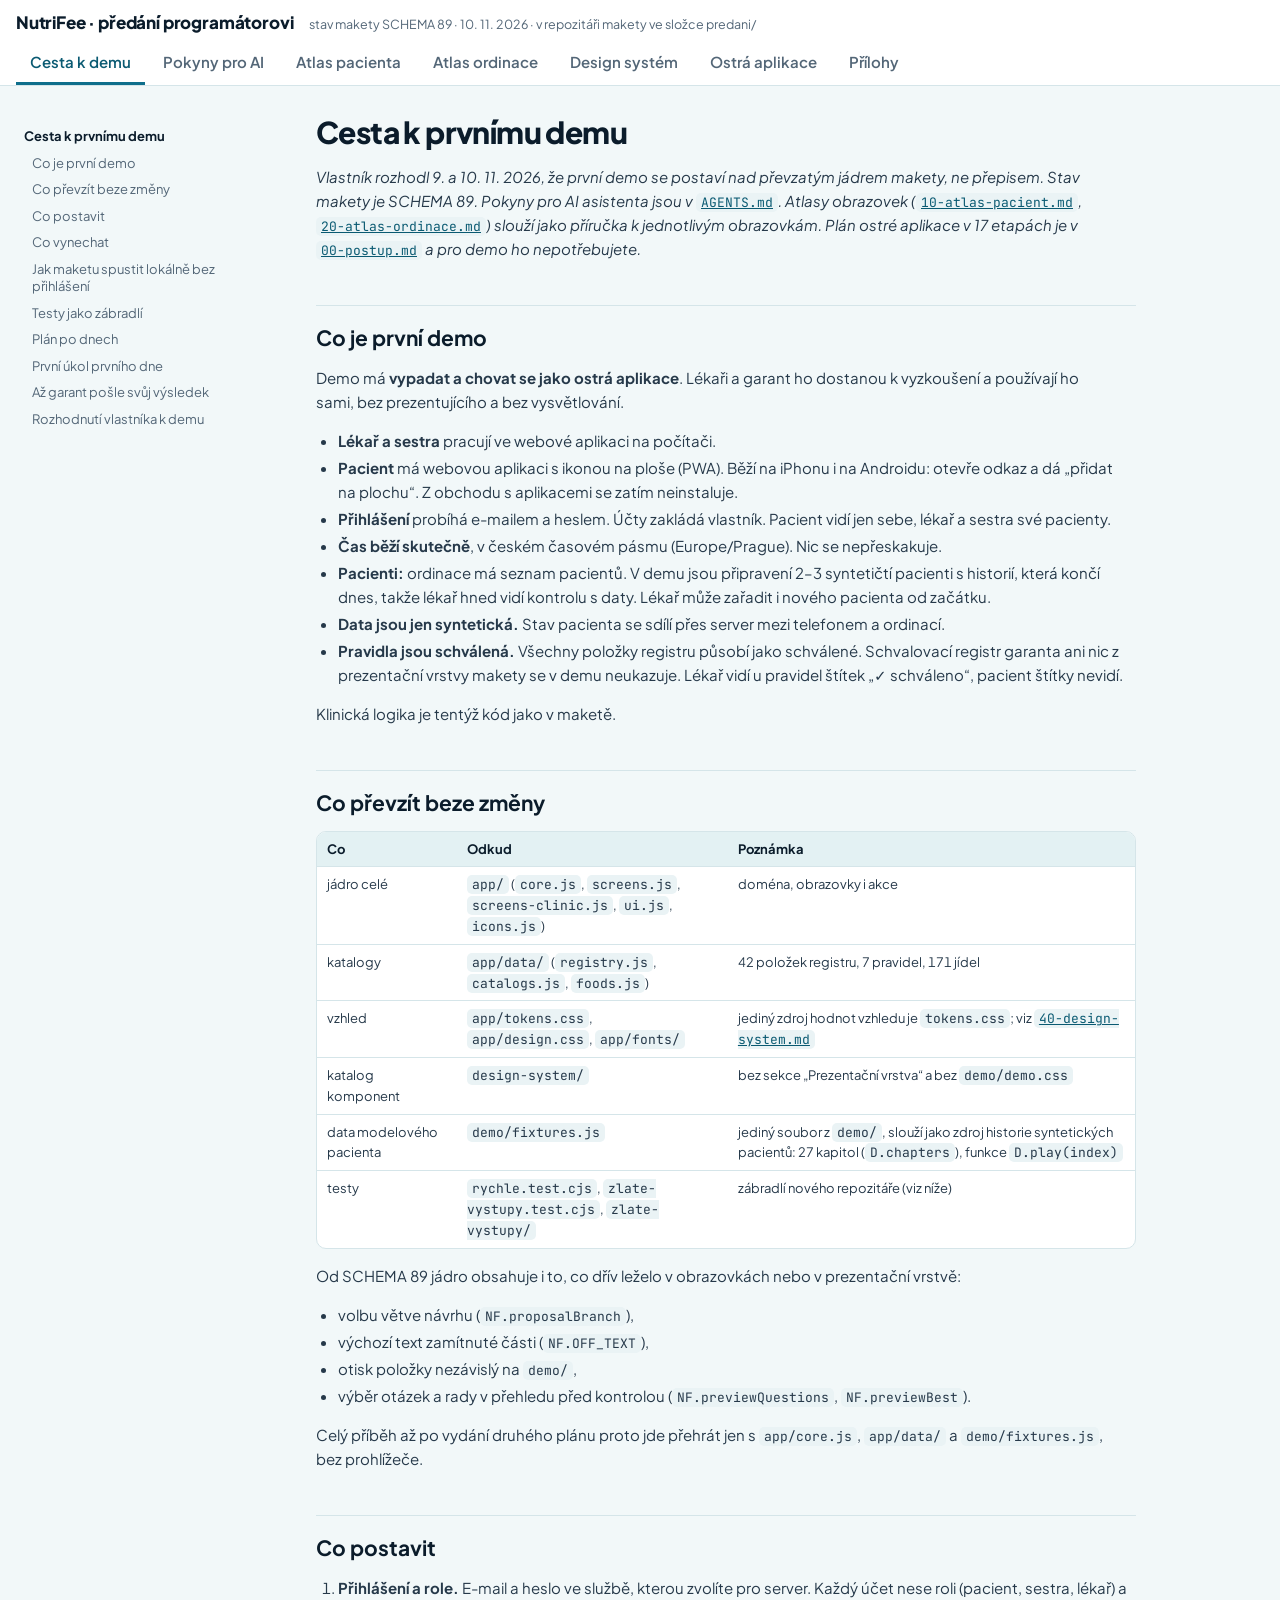
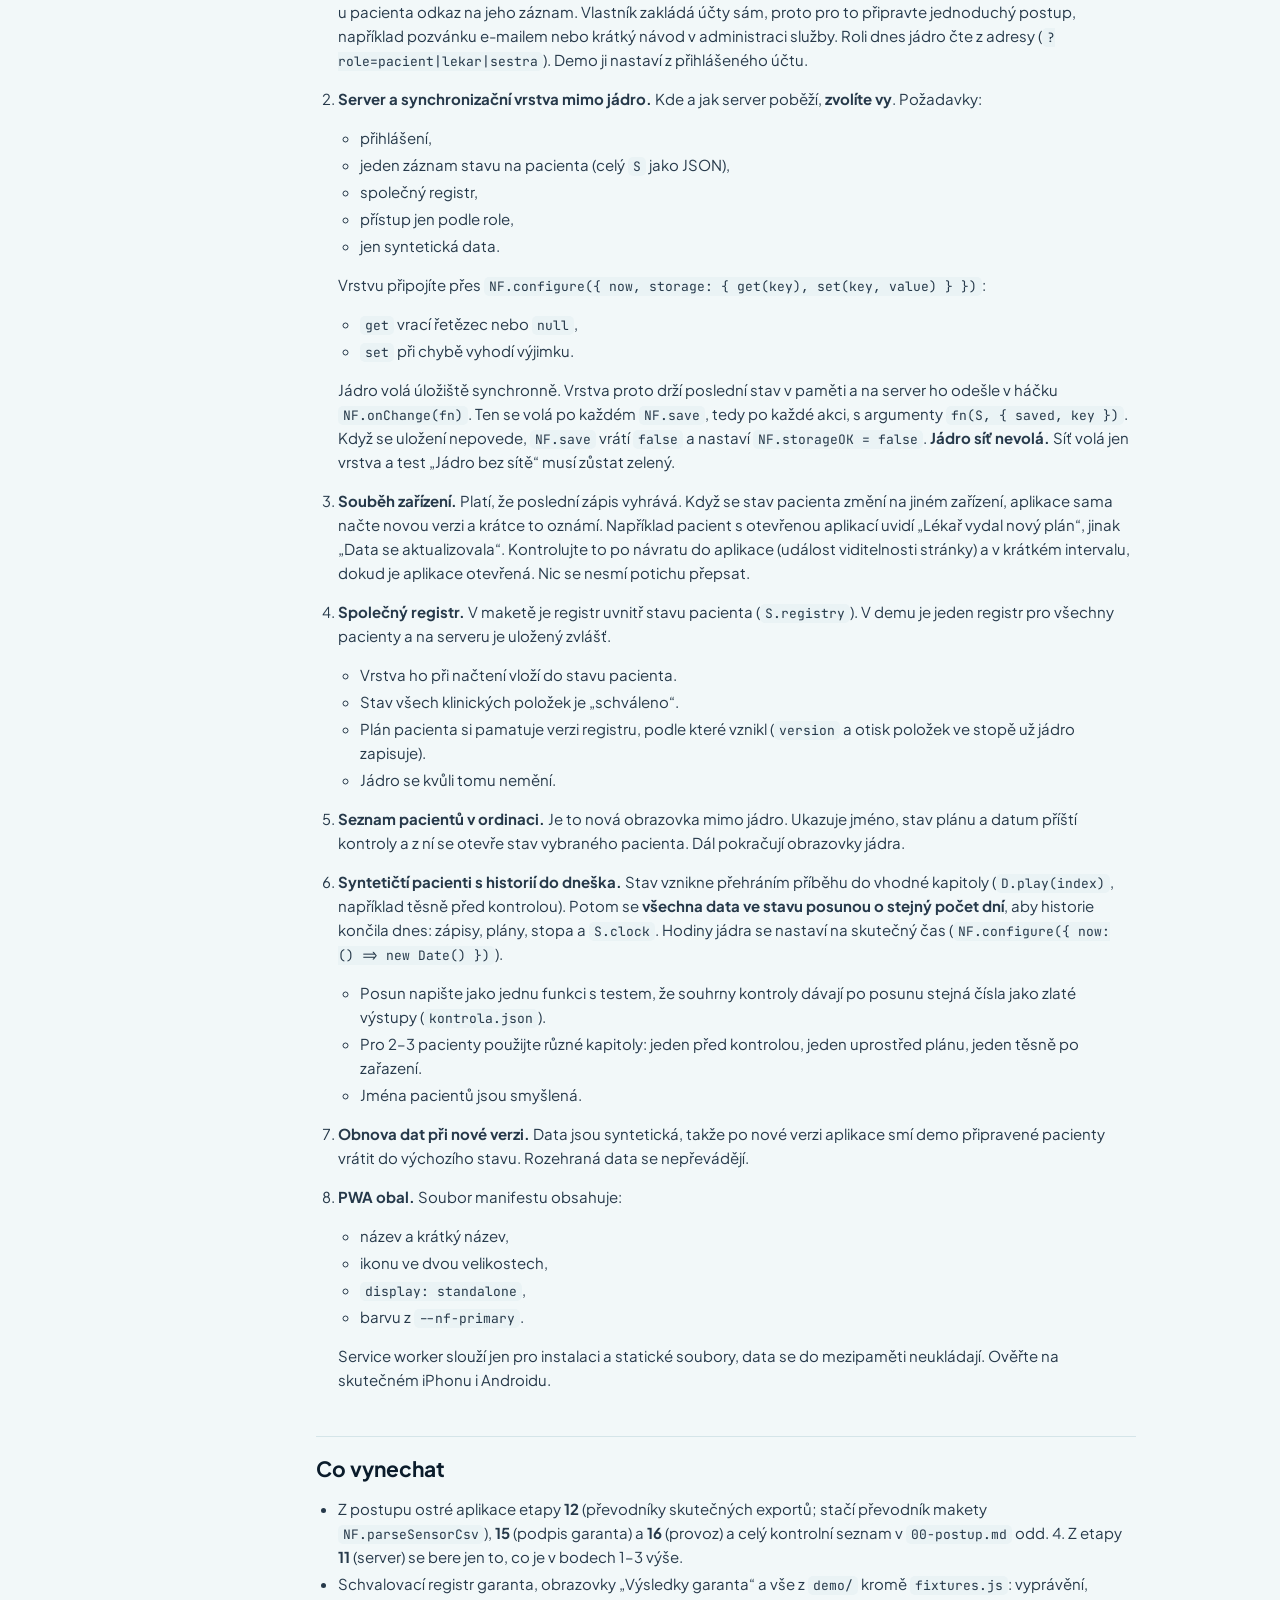
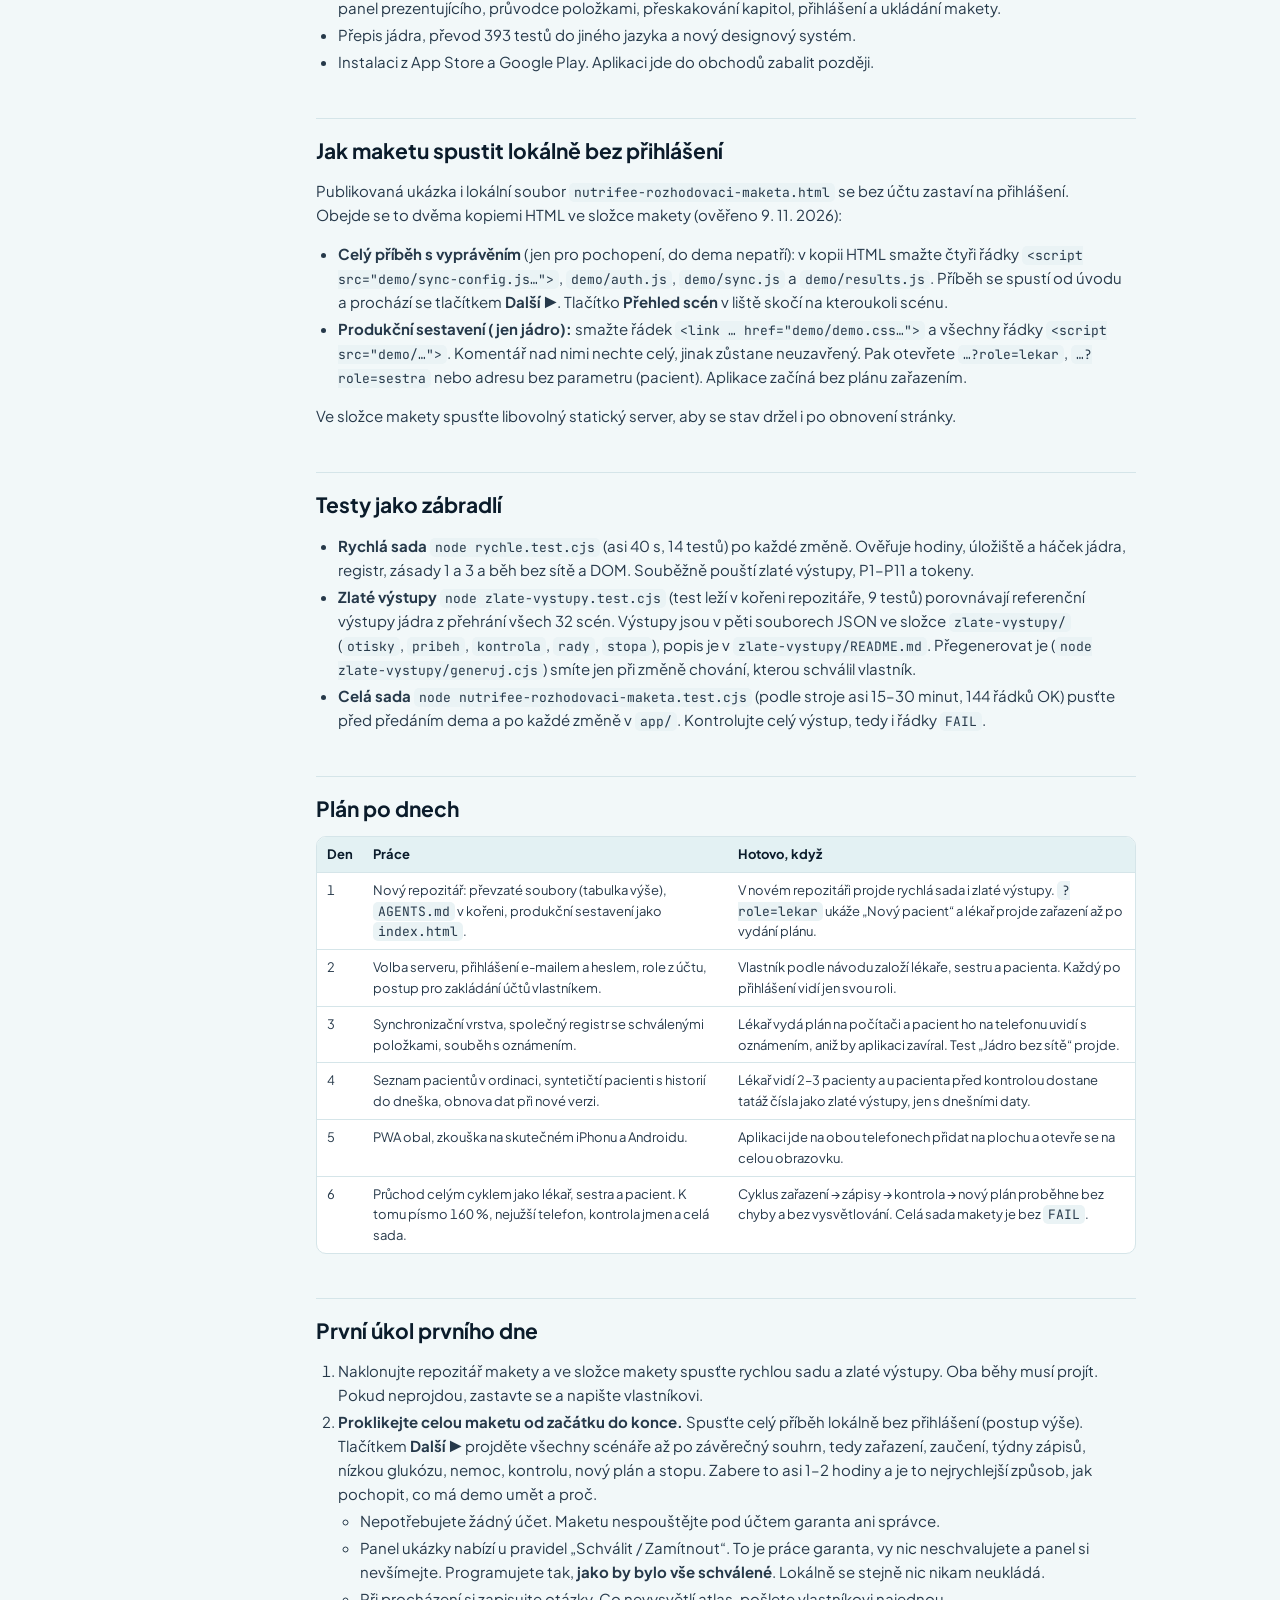
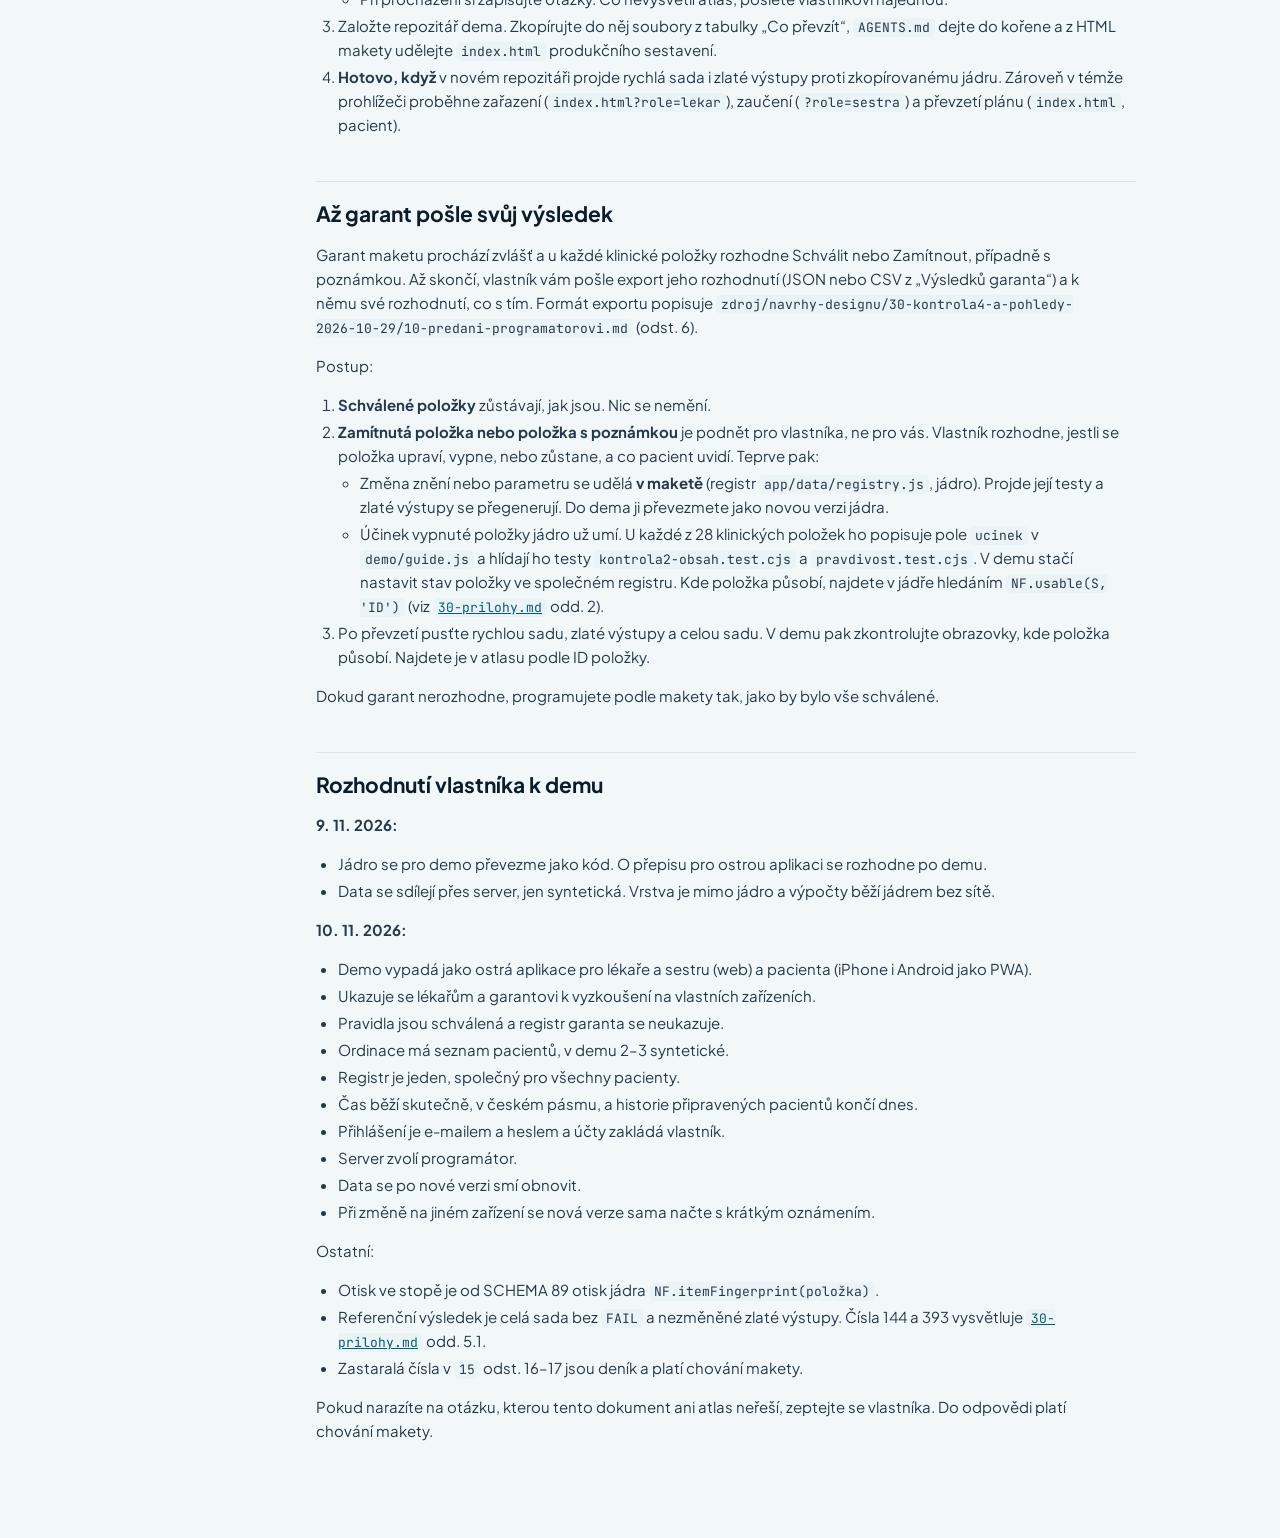
==== predani/index.html @ 14d4e193 "Předání jako webová stránka na GitHub Pages (predani/index.html) Co-Authored-By: Claude Opus 5.5 <no" ====
<!doctype html>
<html lang="cs">
<head>
<meta charset="utf-8">
<meta name="viewport" content="width=device-width, initial-scale=1, viewport-fit=cover">
<style>:root{padding-top:env(safe-area-inset-top,0px);padding-bottom:env(safe-area-inset-bottom,0px)}body{margin:0}img{max-width:100%}</style>
<title>NutriFee předání programátorovi</title>
<meta name="claude:viewport-fit-sides" content="cover">
<link rel="preconnect" href="https://fonts.googleapis.com"><link rel="preconnect" href="https://fonts.gstatic.com" crossorigin>
<link rel="stylesheet" href="https://fonts.googleapis.com/css2?family=Plus+Jakarta+Sans:wght@400;600;700;800&family=JetBrains+Mono:wght@400;600&display=swap">
<style>
/* rozvržení: horní lišta se čtyřmi částmi, vlevo obsah části, vpravo čtený text; barvy z tokenů makety */
:root{
  --bg:#F2F8F9; --surface:#FFFFFF; --surface2:#E3F1F3; --line:#D5E5E9;
  --ink:#0B1C2B; --text:#26394A; --muted:#536677;
  --accent:#0F6F8C; --accent-strong:#0A5A72; --accent-soft:#DCF1F4;
  --code-bg:#EAF3F5;
  --f-display:"Plus Jakarta Sans",ui-sans-serif,system-ui,sans-serif;
  --f-body:"Plus Jakarta Sans",ui-sans-serif,system-ui,sans-serif;
  --f-mono:"JetBrains Mono",ui-monospace,SFMono-Regular,Menlo,monospace;
}
@media (prefers-color-scheme: dark){:root:not([data-theme="light"]){
  --bg:#0C171E; --surface:#122129; --surface2:#17303A; --line:#24414C;
  --ink:#EAF4F6; --text:#C9DBE0; --muted:#8FA8B1;
  --accent:#5CC2DB; --accent-strong:#8AD6E8; --accent-soft:#163C48; --code-bg:#17303A; color-scheme:dark}}
:root[data-theme="dark"]{
  --bg:#0C171E; --surface:#122129; --surface2:#17303A; --line:#24414C;
  --ink:#EAF4F6; --text:#C9DBE0; --muted:#8FA8B1;
  --accent:#5CC2DB; --accent-strong:#8AD6E8; --accent-soft:#163C48; --code-bg:#17303A; color-scheme:dark}
[hidden]{display:none!important}
html{scroll-padding-top:120px}
body{background:var(--bg);color:var(--text);font:15px/1.6 var(--f-body)}
body::before{content:"";position:fixed;inset:0 0 auto;height:env(safe-area-inset-top,0px);z-index:10;background:var(--surface)}
header{position:sticky;top:env(safe-area-inset-top,0px);z-index:5;background:var(--surface);border-bottom:1px solid var(--line);
  padding-left:max(16px,env(safe-area-inset-left,0px));padding-right:max(16px,env(safe-area-inset-right,0px));padding-block:12px 0}
.hrow{max-width:1280px;margin:0 auto;display:flex;flex-wrap:wrap;align-items:baseline;gap:4px 16px}
.brand{font:800 17px/1.2 var(--f-display);color:var(--ink);letter-spacing:-.01em}
.meta{font-size:12.5px;color:var(--muted)}
.tabs{max-width:1280px;margin:8px auto 0;display:flex;gap:4px;overflow-x:auto;scrollbar-width:none}
.tab{padding:8px 14px;border-radius:10px 10px 0 0;color:var(--muted);text-decoration:none;font-weight:600;white-space:nowrap;border-bottom:3px solid transparent}
.tab:hover{color:var(--ink)}
.tab[aria-current="true"]{color:var(--accent-strong);border-bottom-color:var(--accent)}
.tab:focus-visible,.toc a:focus-visible,a:focus-visible{outline:2px solid var(--accent);outline-offset:2px}
.wrap{max-width:1280px;margin:0 auto;display:grid;grid-template-columns:260px minmax(0,1fr);gap:40px;
  padding-left:max(16px,env(safe-area-inset-left,0px));padding-right:max(16px,env(safe-area-inset-right,0px));padding-block:28px 80px}
.side{position:sticky;top:calc(env(safe-area-inset-top,0px) + 104px);align-self:start;max-height:calc(100vh - 124px);overflow:auto}
.toc{display:flex;flex-direction:column;gap:1px;font-size:13px}
.toc a{color:var(--text);text-decoration:none;padding:4px 8px;border-radius:6px;line-height:1.35}
.toc a:hover{background:var(--accent-soft)}
.toc a.l1{font-weight:700;color:var(--ink);margin-top:10px}
.toc a.l2{padding-left:16px;color:var(--muted)}
.doc{min-width:0;max-width:820px}
.doc h1{font:800 30px/1.2 var(--f-display);color:var(--ink);letter-spacing:-.02em;text-wrap:balance;margin:40px 0 12px}
.doc h1:first-child{margin-top:0}
.doc h2{font:700 21px/1.3 var(--f-display);color:var(--ink);text-wrap:balance;margin:44px 0 10px;padding-top:18px;border-top:1px solid var(--line)}
.doc h3{font:700 16px/1.4 var(--f-display);color:var(--ink);margin:26px 0 6px}
.doc h4{font:700 14px/1.4 var(--f-display);color:var(--muted);text-transform:uppercase;letter-spacing:.04em;margin:20px 0 4px}
.doc p,.doc li{max-width:72ch}
.doc ul,.doc ol{padding-left:22px}
.doc li{margin:3px 0}
.doc a{color:var(--accent-strong)}
.doc code{font:13px/1.4 var(--f-mono);background:var(--code-bg);padding:1px 5px;border-radius:5px;overflow-wrap:anywhere}
.doc pre{background:var(--code-bg);padding:14px 16px;border-radius:10px;overflow-x:auto}
.doc pre code{background:none;padding:0;overflow-wrap:normal}
.doc blockquote{margin:14px 0;padding:8px 16px;border-left:3px solid var(--accent);background:var(--surface);border-radius:0 8px 8px 0;color:var(--text)}
.tw{overflow-x:auto;margin:14px 0;border:1px solid var(--line);border-radius:10px;background:var(--surface)}
table{border-collapse:collapse;font-size:13px;min-width:100%}
th,td{text-align:left;vertical-align:top;padding:7px 10px;border-bottom:1px solid var(--line)}
th{background:var(--surface2);color:var(--ink);font-weight:700;position:sticky;top:0}
tr:last-child td{border-bottom:0}
td{font-variant-numeric:tabular-nums}
.shot{margin:14px 0 18px}
.shot img{display:block;border-radius:14px;border:1px solid var(--line);background:var(--surface);box-shadow:0 2px 10px rgba(11,28,43,.06)}
.shot.phone img{width:min(320px,100%);max-height:900px;object-fit:cover;object-position:top}
.shot.desk img{width:100%;max-height:760px;object-fit:cover;object-position:top}
.shot a{display:inline-block;max-width:100%}
.shot::after{content:"Klepněte pro celý snímek";display:block;font-size:12px;color:var(--muted);margin-top:4px}
.doc input[type=checkbox]{margin-right:6px}
@media (max-width:900px){.wrap{grid-template-columns:minmax(0,1fr)}.side{position:static;max-height:none}.toc{max-height:260px;overflow:auto;border:1px solid var(--line);border-radius:10px;padding:6px;background:var(--surface)}}
@media (prefers-reduced-motion:no-preference){html{scroll-behavior:smooth}}
</style>
</head>
<body>
<header>
  <div class="hrow"><span class="brand">NutriFee · předání programátorovi</span><span class="meta">stav makety SCHEMA 89 · 10. 11. 2026 · v repozitáři makety ve složce predani/</span></div>
  <nav class="tabs" aria-label="Části předání"><a class="tab" href="#demo" data-tab="demo">Cesta k demu</a><a class="tab" href="#agents" data-tab="agents">Pokyny pro AI</a><a class="tab" href="#pacient" data-tab="pacient">Atlas pacienta</a><a class="tab" href="#ordinace" data-tab="ordinace">Atlas ordinace</a><a class="tab" href="#design" data-tab="design">Design systém</a><a class="tab" href="#postup" data-tab="postup">Ostrá aplikace</a><a class="tab" href="#prilohy" data-tab="prilohy">Přílohy</a></nav>
</header>
<div class="wrap">
  <aside class="side"><nav class="toc" data-for="demo" hidden><a class="l1" href="#demo-cesta-k-prvnimu-demu">Cesta k prvnímu demu</a><a class="l2" href="#demo-co-je-prvni-demo">Co je první demo</a><a class="l2" href="#demo-co-prevzit-beze-zmeny">Co převzít beze změny</a><a class="l2" href="#demo-co-postavit">Co postavit</a><a class="l2" href="#demo-co-vynechat">Co vynechat</a><a class="l2" href="#demo-jak-maketu-spustit-lokalne-bez-prihlaseni">Jak maketu spustit lokálně bez přihlášení</a><a class="l2" href="#demo-testy-jako-zabradli">Testy jako zábradlí</a><a class="l2" href="#demo-plan-po-dnech">Plán po dnech</a><a class="l2" href="#demo-prvni-ukol-prvniho-dne">První úkol prvního dne</a><a class="l2" href="#demo-az-garant-posle-svuj-vysledek">Až garant pošle svůj výsledek</a><a class="l2" href="#demo-rozhodnuti-vlastnika-k-demu">Rozhodnutí vlastníka k demu</a></nav><nav class="toc" data-for="agents" hidden><a class="l1" href="#agents-nutrifee-demo-pokyny-pro-ai-asistenta">NutriFee demo – pokyny pro AI asistenta</a><a class="l2" href="#agents-co-je-tento-repozitar">Co je tento repozitář</a><a class="l2" href="#agents-neporusitelne-zasady-plne-zneni-v-15-odst-2">Neporušitelné zásady (plné znění v 15 odst. 2)</a><a class="l2" href="#agents-jadro-app-nemen-stav-nad-nim">Jádro app/ neměň, stav nad ním</a><a class="l2" href="#agents-prikazy">Příkazy</a><a class="l2" href="#agents-obrazovky-pacienta-pravidla-p1-p11-15-odst-15b">Obrazovky pacienta: pravidla P1–P11 (15 odst. 15b)</a><a class="l2" href="#agents-co-se-nesmi-vracet-vytah-z-predani-30-prilohy-md-odd-4">Co se nesmí vracet (výtah z predani/30-prilohy.md odd. 4)</a><a class="l2" href="#agents-data-a-bezpecnost">Data a bezpečnost</a><a class="l2" href="#agents-jak-pracovat-male-ukoly-po-obrazovkach">Jak pracovat: malé úkoly po obrazovkách</a></nav><nav class="toc" data-for="pacient" hidden><a class="l1" href="#pacient-atlas-obrazovek-aplikace-pacienta-schema-89">Atlas obrazovek aplikace pacienta (SCHEMA 89)</a><a class="l2" href="#pacient-jak-cist-tento-atlas">Jak číst tento atlas</a><a class="l2" href="#pacient-jak-je-aplikace-pacienta-postavena">Jak je aplikace pacienta postavená</a><a class="l1" href="#pacient-a-prevzeti-planu-prvni-spusteni">A. Převzetí plánu (první spuštění)</a><a class="l2" href="#pacient-p01-prevzeti-1-6-co-chceme-do-kontroly">P01 · Převzetí 1/6 – Co chceme do kontroly</a><a class="l2" href="#pacient-p02-prevzeti-2-6-vase-davky-inzulinu">P02 · Převzetí 2/6 – Vaše dávky inzulinu</a><a class="l2" href="#pacient-p03-prevzeti-3-6-vase-navyky">P03 · Převzetí 3/6 – Vaše návyky</a><a class="l2" href="#pacient-p04-prevzeti-4-6-jak-to-funguje">P04 · Převzetí 4/6 – Jak to funguje</a><a class="l2" href="#pacient-p05-prevzeti-5-6-co-nedelame">P05 · Převzetí 5/6 – Co neděláme</a><a class="l2" href="#pacient-p06-prevzeti-6-6-kontrolni-otazka">P06 · Převzetí 6/6 – Kontrolní otázka</a><a class="l2" href="#pacient-p07-prevzeti-bez-dokonceneho-zauceni">P07 · Převzetí bez dokončeného zaučení</a><a class="l1" href="#pacient-b-dnes">B. Dnes</a><a class="l2" href="#pacient-p08-dnes-prvni-den-po-prevzeti">P08 · Dnes – první den po převzetí</a><a class="l2" href="#pacient-p09-dnes-dalsi-jidlo-po-snidani">P09 · Dnes – další jídlo po snídani</a><a class="l2" href="#pacient-p10-dnes-opravit-inzulin">P10 · Dnes – Opravit inzulin</a><a class="l2" href="#pacient-p11-dnes-zmeskane-jidlo-novinka-a-vcera-chybi">P11 · Dnes – zmeškané jídlo, novinka a „Včera chybí“</a><a class="l2" href="#pacient-p12-dnes-vynechane-jidlo-otazka-na-inzulin">P12 · Dnes – vynechané jídlo: otázka na inzulin</a><a class="l2" href="#pacient-p13-dnes-tydenni-shrnuti-vas-tyden">P13 · Dnes – týdenní shrnutí „Váš týden“</a><a class="l2" href="#pacient-p14-dnes-jak-to-dopadlo-s-otazkou-pri-rozchodu">P14 · Dnes – Jak to dopadlo (s otázkou při rozchodu)</a><a class="l2" href="#pacient-p15-dnes-mene-jidla-nez-obvykle">P15 · Dnes – Méně jídla než obvykle</a><a class="l2" href="#pacient-p16-dnes-otazka-klesla-glukoza-pod-4">P16 · Dnes – otázka „Klesla glukóza pod 4?“</a><a class="l2" href="#pacient-p17-dnes-pokles-pod-4-je-zapsany">P17 · Dnes – Pokles pod 4 je zapsaný</a><a class="l2" href="#pacient-p18-dnes-opakovane-poklesy">P18 · Dnes – opakované poklesy</a><a class="l2" href="#pacient-p19-dnes-rezim-nemoci">P19 · Dnes – režim nemoci</a><a class="l2" href="#pacient-p20-dnes-nemoc-uz-je-vam-lepe">P20 · Dnes – nemoc, „Už je vám lépe?“</a><a class="l2" href="#pacient-p21-dnes-pred-kontrolou-pripominka-exportu-a-jak-na-to">P21 · Dnes – před kontrolou, připomínka exportu a „Jak na to“</a><a class="l2" href="#pacient-p22-dnes-cas-na-bazal">P22 · Dnes – Čas na bazál</a><a class="l2" href="#pacient-p23-dnes-dnesni-jidla-jsou-zapsana">P23 · Dnes – dnešní jídla jsou zapsaná</a><a class="l2" href="#pacient-p24-dnes-inzulin-ceka-na-potvrzeni">P24 · Dnes – inzulin čeká na potvrzení</a><a class="l2" href="#pacient-p25-dnes-jina-davka-nez-v-planu">P25 · Dnes – Jiná dávka než v plánu</a><a class="l1" href="#pacient-c-zapis-jidla-krok-1">C. Zápis jídla – krok 1</a><a class="l2" href="#pacient-p26-krok-1-je-inzulin-uz-pichnuty">P26 · Krok 1 – Je inzulin už píchnutý?</a><a class="l2" href="#pacient-p27-krok-1-ano-jinak">P27 · Krok 1 – Ano, jinak</a><a class="l2" href="#pacient-p28-krok-1-nevim">P28 · Krok 1 – Nevím</a><a class="l2" href="#pacient-p29-krok-1-kolik-ukazuje-senzor-ted">P29 · Krok 1 – Kolik ukazuje senzor teď?</a><a class="l2" href="#pacient-p30-krok-1-glukoza-pod-4">P30 · Krok 1 – glukóza pod 4</a><a class="l2" href="#pacient-p31-krok-1-glukoza-nad-15">P31 · Krok 1 – glukóza nad 15</a><a class="l2" href="#pacient-p32-krok-1-nejvyssi-hodnota-po-minulem-jidle">P32 · Krok 1 – nejvyšší hodnota po minulém jídle</a><a class="l2" href="#pacient-p33-krok-1-pokles-po-minulem-jidle">P33 · Krok 1 – pokles po minulém jídle</a><a class="l2" href="#pacient-p34-krok-1-nocni-pokles-u-snidane">P34 · Krok 1 – noční pokles u snídaně</a><a class="l1" href="#pacient-d-zpetny-zapis-krok-1">D. Zpětný zápis – krok 1</a><a class="l2" href="#pacient-p35-zpetne-byl-inzulin">P35 · Zpětně – Byl inzulin?</a><a class="l2" href="#pacient-p36-zpetne-v-kolik-bylo-jidlo">P36 · Zpětně – V kolik bylo jídlo?</a><a class="l2" href="#pacient-p37-zpetne-glukoza-pri-jidle">P37 · Zpětně – glukóza při jídle</a><a class="l2" href="#pacient-p38-zpetne-nejvyssi-po-jidle-nad-15">P38 · Zpětně – nejvyšší po jídle nad 15</a><a class="l1" href="#pacient-e-zapis-jidla-krok-2">E. Zápis jídla – krok 2</a><a class="l2" href="#pacient-p39-krok-2-co-budete-jist-a-porce">P39 · Krok 2 – co budete jíst a porce</a><a class="l2" href="#pacient-p40-krok-2-nove-jidlo-jen-nazvem">P40 · Krok 2 – nové jídlo jen názvem</a><a class="l2" href="#pacient-p41-krok-2-svacina">P41 · Krok 2 – svačina</a><a class="l1" href="#pacient-f-zapis-jidla-krok-3">F. Zápis jídla – krok 3</a><a class="l2" href="#pacient-p42-krok-3-nezname-jidlo-prvni-zapis">P42 · Krok 3 – neznámé jídlo (první zápis)</a><a class="l2" href="#pacient-p43-krok-3-pred-pichnutim-porce-zpet-k-obvykle-doplnek-a-pro">P43 · Krok 3 – před píchnutím: porce zpět k obvyklé, doplněk a procházka</a><a class="l2" href="#pacient-p44-krok-3-po-pichnuti">P44 · Krok 3 – po píchnutí</a><a class="l2" href="#pacient-p45-krok-3-mensi-porce-po-pichnuti">P45 · Krok 3 – menší porce po píchnutí</a><a class="l2" href="#pacient-p46-krok-3-glukoza-pod-4-pred-jidlem">P46 · Krok 3 – glukóza pod 4 před jídlem</a><a class="l2" href="#pacient-p47-krok-3-zpetny-zapis">P47 · Krok 3 – zpětný zápis</a><a class="l2" href="#pacient-p48-krok-3-pri-nemoci">P48 · Krok 3 – při nemoci</a><a class="l1" href="#pacient-g-jidla">G. Jídla</a><a class="l2" href="#pacient-p49-vase-jidla">P49 · Vaše jídla</a><a class="l2" href="#pacient-p50-detail-jidla">P50 · Detail jídla</a><a class="l1" href="#pacient-h-muj-plan-co-uvidi-lekar-novy-plan">H. Můj plán, Co uvidí lékař, nový plán</a><a class="l2" href="#pacient-p51-muj-plan">P51 · Můj plán</a><a class="l2" href="#pacient-p52-co-uvidi-lekar-prehled-pred-kontrolou">P52 · Co uvidí lékař (přehled před kontrolou)</a><a class="l2" href="#pacient-p53-novy-plan-co-se-zmenilo">P53 · Nový plán: co se změnilo</a><a class="l1" href="#pacient-i-bezpeci">I. Bezpečí</a><a class="l2" href="#pacient-p54-bezpeci">P54 · Bezpečí</a><a class="l2" href="#pacient-p55-bezpeci-cele-pravidlo">P55 · Bezpečí – celé pravidlo</a><a class="l2" href="#pacient-p56-bezpeci-z-kroku-jidla">P56 · Bezpečí z kroku jídla</a><a class="l2" href="#pacient-p57-napsat-podpore">P57 · Napsat podpoře</a><a class="l1" href="#pacient-stavy-ktere-atlas-neukazuje-snimkem">Stavy, které atlas neukazuje snímkem</a><a class="l1" href="#pacient-rozpory-k-rozhodnuti">Rozpory k rozhodnutí</a><a class="l1" href="#pacient-vyreseno-v-schema-87-a-88">Vyřešeno v SCHEMA 87 a 88</a></nav><nav class="toc" data-for="ordinace" hidden><a class="l1" href="#ordinace-nutrifee-atlas-obrazovek-ordinace-o01-o30">NutriFee – atlas obrazovek ordinace (O01–O30)</a><a class="l2" href="#ordinace-jak-cist-snimky">Jak číst snímky</a><a class="l2" href="#ordinace-1-role-v-ordinaci">1. Role v ordinaci</a><a class="l2" href="#ordinace-2-prubeh-v-ordinaci-krok-za-krokem">2. Průběh v ordinaci krok za krokem</a><a class="l2" href="#ordinace-3-mapa-prechodu">3. Mapa přechodů</a><a class="l2" href="#ordinace-4-registr-polozek-schvalovani-a-stopa">4. Registr položek, schvalování a stopa</a><a class="l2" href="#ordinace-5-spolecne-prvky-ordinace">5. Společné prvky ordinace</a><a class="l2" href="#ordinace-6-obrazovky">6. Obrazovky</a><a class="l2" href="#ordinace-7-rozpory-k-rozhodnuti">7. Rozpory k rozhodnutí</a><a class="l2" href="#ordinace-8-vyreseno-v-schema-87">8. Vyřešeno v SCHEMA 87</a></nav><nav class="toc" data-for="design" hidden><a class="l1" href="#design-priloha-designovy-system">Příloha: designový systém</a><a class="l2" href="#design-1-co-se-prenasi-a-jak">1. Co se přenáší a jak</a><a class="l2" href="#design-2-kategorie-tokenu">2. Kategorie tokenů</a><a class="l2" href="#design-3-typograficka-stupnice">3. Typografická stupnice</a><a class="l2" href="#design-4-odstupy-zaobleni-a-cile-dotyku">4. Odstupy, zaoblení a cíle dotyku</a><a class="l2" href="#design-5-barevne-role-a-kontrasty">5. Barevné role a kontrasty</a><a class="l2" href="#design-6-komponenty-v-katalogu">6. Komponenty v katalogu</a><a class="l2" href="#design-7-jak-otevrit-katalog-a-inspektor">7. Jak otevřít katalog a inspektor</a><a class="l2" href="#design-8-co-z-katalogu-neprenaset">8. Co z katalogu nepřenášet</a></nav><nav class="toc" data-for="postup" hidden><a class="l1" href="#postup-nutrifee-predani-programatorovi-jak-postupovat">NutriFee – předání programátorovi: jak postupovat</a><a class="l2" href="#postup-1-uvod">1. Úvod</a><a class="l2" href="#postup-2-architektura-ciloveho-stavu">2. Architektura cílového stavu</a><a class="l2" href="#postup-3-posloupnost-etap">3. Posloupnost etap</a><a class="l2" href="#postup-4-kontrolni-seznam-pred-ostrym-provozem">4. Kontrolní seznam před ostrým provozem</a><a class="l2" href="#postup-5-rozpory-k-rozhodnuti">5. Rozpory k rozhodnutí</a><a class="l2" href="#postup-6-vyreseno-v-schema-87-a-88">6. Vyřešeno v SCHEMA 87 a 88</a></nav><nav class="toc" data-for="prilohy" hidden><a class="l1" href="#prilohy-nutrifee-predani-programatorovi-prilohy">NutriFee – předání programátorovi: přílohy</a><a class="l2" href="#prilohy-1-slovnik-pojmu">1. Slovník pojmů</a><a class="l2" href="#prilohy-2-registr-polozek">2. Registr položek</a><a class="l2" href="#prilohy-3-katalogy">3. Katalogy</a><a class="l2" href="#prilohy-4-co-se-nesmi-vracet">4. Co se nesmí vracet</a><a class="l2" href="#prilohy-5-testy-jako-specifikace">5. Testy jako specifikace</a></nav></aside>
  <main><article class="doc" id="demo" data-tab="demo" hidden><h1 id="demo-cesta-k-prvnimu-demu">Cesta k prvnímu demu</h1><p><em>Vlastník rozhodl 9. a 10. 11. 2026, že první demo se postaví nad převzatým jádrem makety, ne přepisem. Stav makety je SCHEMA 89. Pokyny pro AI asistenta jsou v <a href="#agents"><code>AGENTS.md</code></a>. Atlasy obrazovek (<a href="#pacient"><code>10-atlas-pacient.md</code></a>, <a href="#ordinace"><code>20-atlas-ordinace.md</code></a>) slouží jako příručka k jednotlivým obrazovkám. Plán ostré aplikace v 17 etapách je v <a href="#postup"><code>00-postup.md</code></a> a pro demo ho nepotřebujete.</em></p>
<h2 id="demo-co-je-prvni-demo">Co je první demo</h2><p>Demo má <strong>vypadat a chovat se jako ostrá aplikace</strong>. Lékaři a garant ho dostanou k vyzkoušení a používají ho sami, bez prezentujícího a bez vysvětlování.</p>
<ul>
<li><strong>Lékař a sestra</strong> pracují ve webové aplikaci na počítači.</li>
<li><strong>Pacient</strong> má webovou aplikaci s ikonou na ploše (PWA). Běží na iPhonu i na Androidu: otevře odkaz a dá „přidat na plochu“. Z obchodu s aplikacemi se zatím neinstaluje.</li>
<li><strong>Přihlášení</strong> probíhá e-mailem a heslem. Účty zakládá vlastník. Pacient vidí jen sebe, lékař a sestra své pacienty.</li>
<li><strong>Čas běží skutečně</strong>, v českém časovém pásmu (Europe/Prague). Nic se nepřeskakuje.</li>
<li><strong>Pacienti:</strong> ordinace má seznam pacientů. V demu jsou připravení 2–3 syntetičtí pacienti s historií, která končí dnes, takže lékař hned vidí kontrolu s daty. Lékař může zařadit i nového pacienta od začátku.</li>
<li><strong>Data jsou jen syntetická.</strong> Stav pacienta se sdílí přes server mezi telefonem a ordinací.</li>
<li><strong>Pravidla jsou schválená.</strong> Všechny položky registru působí jako schválené. Schvalovací registr garanta ani nic z prezentační vrstvy makety se v demu neukazuje. Lékař vidí u pravidel štítek „✓ schváleno“, pacient štítky nevidí.</li>
</ul>
<p>Klinická logika je tentýž kód jako v maketě.</p>
<h2 id="demo-co-prevzit-beze-zmeny">Co převzít beze změny</h2><div class="tw"><table><thead><tr>
<th>Co</th>
<th>Odkud</th>
<th>Poznámka</th>
</tr>
</thead><tbody><tr>
<td>jádro celé</td>
<td><code>app/</code> (<code>core.js</code>, <code>screens.js</code>, <code>screens-clinic.js</code>, <code>ui.js</code>, <code>icons.js</code>)</td>
<td>doména, obrazovky i akce</td>
</tr>
<tr>
<td>katalogy</td>
<td><code>app/data/</code> (<code>registry.js</code>, <code>catalogs.js</code>, <code>foods.js</code>)</td>
<td>42 položek registru, 7 pravidel, 171 jídel</td>
</tr>
<tr>
<td>vzhled</td>
<td><code>app/tokens.css</code>, <code>app/design.css</code>, <code>app/fonts/</code></td>
<td>jediný zdroj hodnot vzhledu je <code>tokens.css</code>; viz <a href="#design"><code>40-design-system.md</code></a></td>
</tr>
<tr>
<td>katalog komponent</td>
<td><code>design-system/</code></td>
<td>bez sekce „Prezentační vrstva“ a bez <code>demo/demo.css</code></td>
</tr>
<tr>
<td>data modelového pacienta</td>
<td><code>demo/fixtures.js</code></td>
<td>jediný soubor z <code>demo/</code>, slouží jako zdroj historie syntetických pacientů: 27 kapitol (<code>D.chapters</code>), funkce <code>D.play(index)</code></td>
</tr>
<tr>
<td>testy</td>
<td><code>rychle.test.cjs</code>, <code>zlate-vystupy.test.cjs</code>, <code>zlate-vystupy/</code></td>
<td>zábradlí nového repozitáře (viz níže)</td>
</tr>
</tbody></table></div><p>Od SCHEMA 89 jádro obsahuje i to, co dřív leželo v obrazovkách nebo v prezentační vrstvě:</p>
<ul>
<li>volbu větve návrhu (<code>NF.proposalBranch</code>),</li>
<li>výchozí text zamítnuté části (<code>NF.OFF_TEXT</code>),</li>
<li>otisk položky nezávislý na <code>demo/</code>,</li>
<li>výběr otázek a rady v přehledu před kontrolou (<code>NF.previewQuestions</code>, <code>NF.previewBest</code>).</li>
</ul>
<p>Celý příběh až po vydání druhého plánu proto jde přehrát jen s <code>app/core.js</code>, <code>app/data/</code> a <code>demo/fixtures.js</code>, bez prohlížeče.</p>
<h2 id="demo-co-postavit">Co postavit</h2><ol>
<li><p><strong>Přihlášení a role.</strong> E-mail a heslo ve službě, kterou zvolíte pro server. Každý účet nese roli (pacient, sestra, lékař) a u pacienta odkaz na jeho záznam. Vlastník zakládá účty sám, proto pro to připravte jednoduchý postup, například pozvánku e-mailem nebo krátký návod v administraci služby. Roli dnes jádro čte z adresy (<code>?role=pacient|lekar|sestra</code>). Demo ji nastaví z přihlášeného účtu.</p>
</li>
<li><p><strong>Server a synchronizační vrstva mimo jádro.</strong> Kde a jak server poběží, <strong>zvolíte vy</strong>. Požadavky:</p>
<ul>
<li>přihlášení,</li>
<li>jeden záznam stavu na pacienta (celý <code>S</code> jako JSON),</li>
<li>společný registr,</li>
<li>přístup jen podle role,</li>
<li>jen syntetická data.</li>
</ul>
<p>Vrstvu připojíte přes <code>NF.configure({ now, storage: { get(key), set(key, value) } })</code>:</p>
<ul>
<li><code>get</code> vrací řetězec nebo <code>null</code>,</li>
<li><code>set</code> při chybě vyhodí výjimku.</li>
</ul>
<p>Jádro volá úložiště synchronně. Vrstva proto drží poslední stav v paměti a na server ho odešle v háčku <code>NF.onChange(fn)</code>. Ten se volá po každém <code>NF.save</code>, tedy po každé akci, s argumenty <code>fn(S, { saved, key })</code>. Když se uložení nepovede, <code>NF.save</code> vrátí <code>false</code> a nastaví <code>NF.storageOK = false</code>. <strong>Jádro síť nevolá.</strong> Síť volá jen vrstva a test „Jádro bez sítě“ musí zůstat zelený.</p>
</li>
<li><p><strong>Souběh zařízení.</strong> Platí, že poslední zápis vyhrává. Když se stav pacienta změní na jiném zařízení, aplikace sama načte novou verzi a krátce to oznámí. Například pacient s otevřenou aplikací uvidí „Lékař vydal nový plán“, jinak „Data se aktualizovala“. Kontrolujte to po návratu do aplikace (událost viditelnosti stránky) a v krátkém intervalu, dokud je aplikace otevřená. Nic se nesmí potichu přepsat.</p>
</li>
<li><p><strong>Společný registr.</strong> V maketě je registr uvnitř stavu pacienta (<code>S.registry</code>). V demu je jeden registr pro všechny pacienty a na serveru je uložený zvlášť.</p>
<ul>
<li>Vrstva ho při načtení vloží do stavu pacienta.</li>
<li>Stav všech klinických položek je „schváleno“.</li>
<li>Plán pacienta si pamatuje verzi registru, podle které vznikl (<code>version</code> a otisk položek ve stopě už jádro zapisuje).</li>
<li>Jádro se kvůli tomu nemění.</li>
</ul>
</li>
<li><p><strong>Seznam pacientů v ordinaci.</strong> Je to nová obrazovka mimo jádro. Ukazuje jméno, stav plánu a datum příští kontroly a z ní se otevře stav vybraného pacienta. Dál pokračují obrazovky jádra.</p>
</li>
<li><p><strong>Syntetičtí pacienti s historií do dneška.</strong> Stav vznikne přehráním příběhu do vhodné kapitoly (<code>D.play(index)</code>, například těsně před kontrolou). Potom se <strong>všechna data ve stavu posunou o stejný počet dní</strong>, aby historie končila dnes: zápisy, plány, stopa a <code>S.clock</code>. Hodiny jádra se nastaví na skutečný čas (<code>NF.configure({ now: () =&gt; new Date() })</code>).</p>
<ul>
<li>Posun napište jako jednu funkci s testem, že souhrny kontroly dávají po posunu stejná čísla jako zlaté výstupy (<code>kontrola.json</code>).</li>
<li>Pro 2–3 pacienty použijte různé kapitoly: jeden před kontrolou, jeden uprostřed plánu, jeden těsně po zařazení.</li>
<li>Jména pacientů jsou smyšlená.</li>
</ul>
</li>
<li><p><strong>Obnova dat při nové verzi.</strong> Data jsou syntetická, takže po nové verzi aplikace smí demo připravené pacienty vrátit do výchozího stavu. Rozehraná data se nepřevádějí.</p>
</li>
<li><p><strong>PWA obal.</strong> Soubor manifestu obsahuje:</p>
<ul>
<li>název a krátký název,</li>
<li>ikonu ve dvou velikostech,</li>
<li><code>display: standalone</code>,</li>
<li>barvu z <code>--nf-primary</code>.</li>
</ul>
<p>Service worker slouží jen pro instalaci a statické soubory, data se do mezipaměti neukládají. Ověřte na skutečném iPhonu i Androidu.</p>
</li>
</ol>
<h2 id="demo-co-vynechat">Co vynechat</h2><ul>
<li>Z postupu ostré aplikace etapy <strong>12</strong> (převodníky skutečných exportů; stačí převodník makety <code>NF.parseSensorCsv</code>), <strong>15</strong> (podpis garanta) a <strong>16</strong> (provoz) a celý kontrolní seznam v <code>00-postup.md</code> odd. 4. Z etapy <strong>11</strong> (server) se bere jen to, co je v bodech 1–3 výše.</li>
<li>Schvalovací registr garanta, obrazovky „Výsledky garanta“ a vše z <code>demo/</code> kromě <code>fixtures.js</code>: vyprávění, panel prezentujícího, průvodce položkami, přeskakování kapitol, přihlášení a ukládání makety.</li>
<li>Přepis jádra, převod 393 testů do jiného jazyka a nový designový systém.</li>
<li>Instalaci z App Store a Google Play. Aplikaci jde do obchodů zabalit později.</li>
</ul>
<h2 id="demo-jak-maketu-spustit-lokalne-bez-prihlaseni">Jak maketu spustit lokálně bez přihlášení</h2><p>Publikovaná ukázka i lokální soubor <code>nutrifee-rozhodovaci-maketa.html</code> se bez účtu zastaví na přihlášení. Obejde se to dvěma kopiemi HTML ve složce makety (ověřeno 9. 11. 2026):</p>
<ul>
<li><strong>Celý příběh s vyprávěním</strong> (jen pro pochopení, do dema nepatří): v kopii HTML smažte čtyři řádky <code>&lt;script src=&quot;demo/sync-config.js…&quot;&gt;</code>, <code>demo/auth.js</code>, <code>demo/sync.js</code> a <code>demo/results.js</code>. Příběh se spustí od úvodu a prochází se tlačítkem <strong>Další ▶</strong>. Tlačítko <strong>Přehled scén</strong> v liště skočí na kteroukoli scénu.</li>
<li><strong>Produkční sestavení (jen jádro):</strong> smažte řádek <code>&lt;link … href=&quot;demo/demo.css…&quot;&gt;</code> a všechny řádky <code>&lt;script src=&quot;demo/…&quot;&gt;</code>. Komentář nad nimi nechte celý, jinak zůstane neuzavřený. Pak otevřete <code>…?role=lekar</code>, <code>…?role=sestra</code> nebo adresu bez parametru (pacient). Aplikace začíná bez plánu zařazením.</li>
</ul>
<p>Ve složce makety spusťte libovolný statický server, aby se stav držel i po obnovení stránky.</p>
<h2 id="demo-testy-jako-zabradli">Testy jako zábradlí</h2><ul>
<li><strong>Rychlá sada</strong> <code>node rychle.test.cjs</code> (asi 40 s, 14 testů) po každé změně. Ověřuje hodiny, úložiště a háček jádra, registr, zásady 1 a 3 a běh bez sítě a DOM. Souběžně pouští zlaté výstupy, P1–P11 a tokeny.</li>
<li><strong>Zlaté výstupy</strong> <code>node zlate-vystupy.test.cjs</code> (test leží v kořeni repozitáře, 9 testů) porovnávají referenční výstupy jádra z přehrání všech 32 scén. Výstupy jsou v pěti souborech JSON ve složce <code>zlate-vystupy/</code> (<code>otisky</code>, <code>pribeh</code>, <code>kontrola</code>, <code>rady</code>, <code>stopa</code>), popis je v <code>zlate-vystupy/README.md</code>. Přegenerovat je (<code>node zlate-vystupy/generuj.cjs</code>) smíte jen při změně chování, kterou schválil vlastník.</li>
<li><strong>Celá sada</strong> <code>node nutrifee-rozhodovaci-maketa.test.cjs</code> (podle stroje asi 15–30 minut, 144 řádků OK) pusťte před předáním dema a po každé změně v <code>app/</code>. Kontrolujte celý výstup, tedy i řádky <code>FAIL</code>.</li>
</ul>
<h2 id="demo-plan-po-dnech">Plán po dnech</h2><div class="tw"><table><thead><tr>
<th>Den</th>
<th>Práce</th>
<th>Hotovo, když</th>
</tr>
</thead><tbody><tr>
<td>1</td>
<td>Nový repozitář: převzaté soubory (tabulka výše), <code>AGENTS.md</code> v kořeni, produkční sestavení jako <code>index.html</code>.</td>
<td>V novém repozitáři projde rychlá sada i zlaté výstupy. <code>?role=lekar</code> ukáže „Nový pacient“ a lékař projde zařazení až po vydání plánu.</td>
</tr>
<tr>
<td>2</td>
<td>Volba serveru, přihlášení e-mailem a heslem, role z účtu, postup pro zakládání účtů vlastníkem.</td>
<td>Vlastník podle návodu založí lékaře, sestru a pacienta. Každý po přihlášení vidí jen svou roli.</td>
</tr>
<tr>
<td>3</td>
<td>Synchronizační vrstva, společný registr se schválenými položkami, souběh s oznámením.</td>
<td>Lékař vydá plán na počítači a pacient ho na telefonu uvidí s oznámením, aniž by aplikaci zavíral. Test „Jádro bez sítě“ projde.</td>
</tr>
<tr>
<td>4</td>
<td>Seznam pacientů v ordinaci, syntetičtí pacienti s historií do dneška, obnova dat při nové verzi.</td>
<td>Lékař vidí 2–3 pacienty a u pacienta před kontrolou dostane tatáž čísla jako zlaté výstupy, jen s dnešními daty.</td>
</tr>
<tr>
<td>5</td>
<td>PWA obal, zkouška na skutečném iPhonu a Androidu.</td>
<td>Aplikaci jde na obou telefonech přidat na plochu a otevře se na celou obrazovku.</td>
</tr>
<tr>
<td>6</td>
<td>Průchod celým cyklem jako lékař, sestra a pacient. K tomu písmo 160 %, nejužší telefon, kontrola jmen a celá sada.</td>
<td>Cyklus zařazení → zápisy → kontrola → nový plán proběhne bez chyby a bez vysvětlování. Celá sada makety je bez <code>FAIL</code>.</td>
</tr>
</tbody></table></div><h2 id="demo-prvni-ukol-prvniho-dne">První úkol prvního dne</h2><ol>
<li>Naklonujte repozitář makety a ve složce makety spusťte rychlou sadu a zlaté výstupy. Oba běhy musí projít. Pokud neprojdou, zastavte se a napište vlastníkovi.</li>
<li><strong>Proklikejte celou maketu od začátku do konce.</strong> Spusťte celý příběh lokálně bez přihlášení (postup výše). Tlačítkem <strong>Další ▶</strong> projděte všechny scénáře až po závěrečný souhrn, tedy zařazení, zaučení, týdny zápisů, nízkou glukózu, nemoc, kontrolu, nový plán a stopu. Zabere to asi 1–2 hodiny a je to nejrychlejší způsob, jak pochopit, co má demo umět a proč.<ul>
<li>Nepotřebujete žádný účet. Maketu nespouštějte pod účtem garanta ani správce.</li>
<li>Panel ukázky nabízí u pravidel „Schválit / Zamítnout“. To je práce garanta, vy nic neschvalujete a panel si nevšímejte. Programujete tak, <strong>jako by bylo vše schválené</strong>. Lokálně se stejně nic nikam neukládá.</li>
<li>Při procházení si zapisujte otázky. Co nevysvětlí atlas, pošlete vlastníkovi najednou.</li>
</ul>
</li>
<li>Založte repozitář dema. Zkopírujte do něj soubory z tabulky „Co převzít“, <code>AGENTS.md</code> dejte do kořene a z HTML makety udělejte <code>index.html</code> produkčního sestavení.</li>
<li><strong>Hotovo, když</strong> v novém repozitáři projde rychlá sada i zlaté výstupy proti zkopírovanému jádru. Zároveň v témže prohlížeči proběhne zařazení (<code>index.html?role=lekar</code>), zaučení (<code>?role=sestra</code>) a převzetí plánu (<code>index.html</code>, pacient).</li>
</ol>
<h2 id="demo-az-garant-posle-svuj-vysledek">Až garant pošle svůj výsledek</h2><p>Garant maketu prochází zvlášť a u každé klinické položky rozhodne Schválit nebo Zamítnout, případně s poznámkou. Až skončí, vlastník vám pošle export jeho rozhodnutí (JSON nebo CSV z „Výsledků garanta“) a k němu své rozhodnutí, co s tím. Formát exportu popisuje <code>zdroj/navrhy-designu/30-kontrola4-a-pohledy-2026-10-29/10-predani-programatorovi.md</code> (odst. 6).</p>
<p>Postup:</p>
<ol>
<li><strong>Schválené položky</strong> zůstávají, jak jsou. Nic se nemění.</li>
<li><strong>Zamítnutá položka nebo položka s poznámkou</strong> je podnět pro vlastníka, ne pro vás. Vlastník rozhodne, jestli se položka upraví, vypne, nebo zůstane, a co pacient uvidí. Teprve pak:<ul>
<li>Změna znění nebo parametru se udělá <strong>v maketě</strong> (registr <code>app/data/registry.js</code>, jádro). Projde její testy a zlaté výstupy se přegenerují. Do dema ji převezmete jako novou verzi jádra.</li>
<li>Účinek vypnuté položky jádro už umí. U každé z 28 klinických položek ho popisuje pole <code>ucinek</code> v <code>demo/guide.js</code> a hlídají ho testy <code>kontrola2-obsah.test.cjs</code> a <code>pravdivost.test.cjs</code>. V demu stačí nastavit stav položky ve společném registru. Kde položka působí, najdete v jádře hledáním <code>NF.usable(S, &#39;ID&#39;)</code> (viz <a href="#prilohy"><code>30-prilohy.md</code></a> odd. 2).</li>
</ul>
</li>
<li>Po převzetí pusťte rychlou sadu, zlaté výstupy a celou sadu. V demu pak zkontrolujte obrazovky, kde položka působí. Najdete je v atlasu podle ID položky.</li>
</ol>
<p>Dokud garant nerozhodne, programujete podle makety tak, jako by bylo vše schválené.</p>
<h2 id="demo-rozhodnuti-vlastnika-k-demu">Rozhodnutí vlastníka k demu</h2><p><strong>9. 11. 2026:</strong></p>
<ul>
<li>Jádro se pro demo převezme jako kód. O přepisu pro ostrou aplikaci se rozhodne po demu.</li>
<li>Data se sdílejí přes server, jen syntetická. Vrstva je mimo jádro a výpočty běží jádrem bez sítě.</li>
</ul>
<p><strong>10. 11. 2026:</strong></p>
<ul>
<li>Demo vypadá jako ostrá aplikace pro lékaře a sestru (web) a pacienta (iPhone i Android jako PWA).</li>
<li>Ukazuje se lékařům a garantovi k vyzkoušení na vlastních zařízeních.</li>
<li>Pravidla jsou schválená a registr garanta se neukazuje.</li>
<li>Ordinace má seznam pacientů, v demu 2–3 syntetické.</li>
<li>Registr je jeden, společný pro všechny pacienty.</li>
<li>Čas běží skutečně, v českém pásmu, a historie připravených pacientů končí dnes.</li>
<li>Přihlášení je e-mailem a heslem a účty zakládá vlastník.</li>
<li>Server zvolí programátor.</li>
<li>Data se po nové verzi smí obnovit.</li>
<li>Při změně na jiném zařízení se nová verze sama načte s krátkým oznámením.</li>
</ul>
<p>Ostatní:</p>
<ul>
<li>Otisk ve stopě je od SCHEMA 89 otisk jádra <code>NF.itemFingerprint(položka)</code>.</li>
<li>Referenční výsledek je celá sada bez <code>FAIL</code> a nezměněné zlaté výstupy. Čísla 144 a 393 vysvětluje <a href="#prilohy"><code>30-prilohy.md</code></a> odd. 5.1.</li>
<li>Zastaralá čísla v <code>15</code> odst. 16–17 jsou deník a platí chování makety.</li>
</ul>
<p>Pokud narazíte na otázku, kterou tento dokument ani atlas neřeší, zeptejte se vlastníka. Do odpovědi platí chování makety.</p>
</article><article class="doc" id="agents" data-tab="agents" hidden><h1 id="agents-nutrifee-demo-pokyny-pro-ai-asistenta">NutriFee demo – pokyny pro AI asistenta</h1><p>Tento soubor patří do kořene repozitáře dema. Programátor ho zkopíroval z předávky makety (<code>predani/AGENTS.md</code>). Čti ho celý před první změnou. Cesty <code>predani/…</code> vedou do složky předávky; zkopíruj ji do repozitáře dema celou, aby odkazy platily.</p>
<h2 id="agents-co-je-tento-repozitar">Co je tento repozitář</h2><p>První demo NutriFee: aplikace pacienta na telefonu (PWA) a ordinace (lékař, sestra) v prohlížeči. Obojí běží nad <strong>převzatým jádrem makety</strong> (<code>app/</code>) a sdílí stav pacienta přes server. Data jsou jen syntetická. Demo má vypadat jako ostrá aplikace: přihlášení e-mailem a heslem, skutečný čas v českém pásmu, seznam pacientů v ordinaci, jeden společný registr se schválenými položkami, žádné obrazovky garanta ani prezentační vrstvy. Cestu k demu popisuje <code>predani/01-cesta-k-demu.md</code>, obrazovky <code>predani/10-atlas-pacient.md</code> (P01–P57) a <code>predani/20-atlas-ordinace.md</code> (O01–O30).</p>
<p>Zdroj pravdy je <code>predani/zdroj/15-ZDROJ-PRAVDY-MAKETA.md</code>. Při rozporu platí chování makety (jádra <code>app/</code>), ne text. Při rozporu nebo mezeře se zeptej, nevybírej potichu.</p>
<h2 id="agents-neporusitelne-zasady-plne-zneni-v-15-odst-2">Neporušitelné zásady (plné znění v <code>15</code> odst. 2)</h2><ol>
<li><strong>Dávku inzulinu určuje jen lékař.</strong> Aplikace ji zobrazuje, připomíná a ptá se na podání. Nikdy ji nepočítá, nemění a nedoporučuje směr ani výši. O dávce mluví jen návrhová karta „posoudit dávku“ v ordinaci; lékař má u každé dávky volič „jiná dávka“.</li>
<li><strong>Cílem je konzistence jídla k pevné dávce.</strong> Pacient nepočítá sacharidy a aplikace ho k tomu nevede.</li>
<li><strong>Rada k množství jídla:</strong> před píchnutím oběma směry k obvyklé porci, po píchnutí a při „nevím“ jen z větší porce zpět k obvyklé, <strong>nikdy „snězte víc“</strong>. Po menší porci s inzulinem hned pravidlo, za 60 minut otázka „Klesla glukóza pod 4?“. <strong>Aplikace pacienta nikdy sama nevyzve, aby volal do ordinace.</strong></li>
<li><strong>Každý výpočet, rada, práh i text nese položku registru ve stopě.</strong> Pacient štítky schvalování nevidí.</li>
<li><strong>Lékař mezi kontrolami nic nedělá a nic nesleduje.</strong> Kohorta: jen inzulin v pevných dávkách a senzor, žádný jiný lék na diabetes.</li>
<li><strong>Žádná generativní AI ve výpočtech.</strong> Vše je deterministické a dohledatelné ve stopě. Žádné napojení na aplikaci výrobce senzoru: pacient hodnoty opisuje, export nahrává sestra.</li>
<li>Štítek „DEMO · syntetická data · není určeno pro léčbu“ jednou a trvale viditelný.</li>
<li><strong>V ordinaci se nepíše.</strong> Vše je výběr, zaškrtnutí nebo posuvník.</li>
<li><strong>Žádná skutečná jména</strong> osob, institucí, výrobců ani produktů v kódu, textech, datech ani v názvech souborů.</li>
</ol>
<h2 id="agents-jadro-app-nemen-stav-nad-nim">Jádro <code>app/</code> neměň, stav nad ním</h2><ul>
<li><code>app/</code> (<code>core.js</code>, <code>screens.js</code>, <code>screens-clinic.js</code>, <code>ui.js</code>, <code>icons.js</code>, <code>tokens.css</code>, <code>design.css</code>, <code>fonts/</code>, <code>data/</code>) je převzaté z makety <strong>beze změny</strong>. Nový kód patří vedle: PWA obal, synchronizační vrstva, výběr role a pacienta, ovládání prezentujícího.</li>
<li>Jádro <strong>nevolá síť</strong>. Síť smí volat jen synchronizační vrstva mimo <code>app/</code>. Hodiny a úložiště se do jádra předávají přes <code>NF.configure({ now, storage: { get, set } })</code>; změnu stavu hlásí <code>NF.onChange(fn)</code> (<code>fn(S, { saved, key })</code> po každém <code>NF.save</code>, během <code>NF.muteHooks</code> mlčí). <code>NF.save</code> vrací <code>false</code>, když se neuložilo.</li>
<li>Když se zdá, že je změna jádra nutná: zastav se, popiš ji a zeptej se. Před jakoukoli změnou v <code>app/</code> ji nejdřív ověř v repozitáři makety proti <strong>celé</strong> sadě testů makety a teprve pak ji přenes sem. Změna, kterou maketa nemá, se nepřenáší.</li>
<li><code>demo/fixtures.js</code> je jen data příběhu (modelový pacient, kapitoly, <code>D.play</code>). Do produkčního kódu nepatří a neupravuje se.</li>
<li>Vzhled: hodnoty jen z <code>app/tokens.css</code> (<code>--nf-*</code>). Žádné pevné barvy, rozměry ani písma v novém CSS. Barevné role: zelená = v cíli a hotovo, oranžová = nad cílem a upozornění, červená = chyby, pod 4 a mimo rozsah, petrolejová = jen akce. Stav vždy slovem a ikonou. Přehled je v <code>predani/40-design-system.md</code>.</li>
</ul>
<h2 id="agents-prikazy">Příkazy</h2><pre><code>node rychle.test.cjs                          # rychlá sada, asi 40 s: po každé změně
node zlate-vystupy.test.cjs                   # zlaté výstupy jádra z přehrání příběhu (data v zlate-vystupy/)
node nutrifee-rozhodovaci-maketa.test.cjs     # celá sada makety, asi 15–30 minut podle stroje
</code></pre>
<ul>
<li>Po každé změně pusť rychlou sadu a zlaté výstupy. Celou sadu pusť před předvedením a vždy, když se něco dotkne <code>app/</code>.</li>
<li>Kontroluj <strong>celý výstup</strong> (řádky <code>FAIL</code>), ne jen poslední řádek.</li>
<li>Zlaté výstupy se <strong>nepřegenerovávají</strong>, aby test prošel. Rozdíl ve výstupu je změna klinického chování; přegenerovat (<code>node zlate-vystupy/generuj.cjs</code>; <code>--check</code> jen porovná) smíš jen po výslovném souhlasu vlastníka.</li>
<li>Před commitem ověř, že žádný zdrojový soubor není prázdný.</li>
</ul>
<h2 id="agents-obrazovky-pacienta-pravidla-p1-p11-15-odst-15b">Obrazovky pacienta: pravidla P1–P11 (<code>15</code> odst. 15b)</h2><ul>
<li><strong>P1</strong> Jedna obrazovka = jeden úkol: jeden <code>h1</code>, nejvýš jedno aktivní hlavní tlačítko; v kroku 1 jídla je otevřená jen jedna otázka.</li>
<li><strong>P2</strong> Na Dnes je karta „Co teď“ celá v prvních 780 px; otázka „Klesla glukóza pod 4?“ je nad ní.</li>
<li><strong>P3</strong> Krok jídla nejvýš 1,5 výšky obrazovky, Dnes nejvýš 2 výšky.</li>
<li><strong>P4</strong> Slova: Dnes ≤ 150, „Co teď“ ≤ 20, krok jídla 1–2 ≤ 90, krok 3 s radami ≤ 110, karta ≤ 40, bezpečnostní karta mimo okamžik události ≤ 60.</li>
<li><strong>P5</strong> „Proč“ jednou větou, delší vysvětlení pod „Proč se ptáme“.</li>
<li><strong>P6</strong> „Co bude dál“ jedním řádkem u hlavního tlačítka („Potom: …“, „Co dál: …“).</li>
<li><strong>P7</strong> „Jak si vedu“ slovem a ikonou, čísla až v „Podrobnostech“.</li>
<li><strong>P8</strong> Bezpečnostní pravidla krátce: v okamžiku události první krok velkým písmem, „Co dál“ a „Celé pravidlo“; jinde název, jedna věta a „Celé pravidlo“.</li>
<li><strong>P9</strong> U pacienta žádné texty pro lékaře, garanta ani provoz (štítky schvalování, „registr“, kódy plánu P1/P2, „započítaných“).</li>
<li><strong>P10</strong> Žádná viditelná věta dvakrát na obrazovce.</li>
<li><strong>P11</strong> Jedna úroveň rozbalení; v kartě nejvýš dva rozbalovací řádky.</li>
</ul>
<p>Pacientovi se vyká bez rodu, hlas je „my“, vždy „glukóza“, desetinná čárka, „j.“ a „mmol/l“ s nezlomitelnou mezerou. Pacient nikdy nevidí slova „report“, „medián“, „skóre“, „čistá data“, „garant“, „studie“.</p>
<h2 id="agents-co-se-nesmi-vracet-vytah-z-predani-30-prilohy-md-odd-4">Co se nesmí vracet (výtah z <code>predani/30-prilohy.md</code> odd. 4)</h2><ul>
<li>Aplikace sama navrhuje směr nebo jednotky dávky; dávkové podklady; samotitrace bazálu.</li>
<li>Rada „snězte víc“; plošný zákaz rady k porci po píchnutí.</li>
<li>Výzva „zavolejte do ordinace“; pravidla jako citace lékaře s podpisem nebo nadpisem „Pokyn lékaře“.</li>
<li>Napojení na aplikaci nebo rozhraní výrobce senzoru; desetinné hodnoty glukózy psané pacientem; živá glukóza se semaforem na Dnes.</li>
<li>Gramy sacharidů, makra, složení jídla; jídla přidávaná sestrou nebo lékařem; ikony konkrétních jídel (jídlo je neutrální talíř).</li>
<li>Mřížky čísel, otočný válec a velká klávesnice pro volbu hodnot (platí posuvník); volné textové pole v ordinaci.</li>
<li>Pochvala za hodnotu glukózy, body, série, známky, absolutní skóre jídel; tři stupně reakce.</li>
<li>Třetí rozhodnutí garanta „Upravit“; schvalování provozních položek; samostatná role Garant.</li>
<li>Lékař nastavuje časová okna jídel nebo obnovuje návyk mezi kontrolami; jiný lékař v aplikaci.</li>
<li>Sklo, rozostření, přechodové podklady, barevný levý okraj karet, žlutá, červená pro běžné „nad cílem“, písma načítaná z cizích serverů.</li>
</ul>
<p>Než něco z toho navrhneš, přečti <code>15</code> odst. 18 („Proč je to takhle“). Když vlastník chce zavrženou věc, připomeň důvod a zeptej se.</p>
<h2 id="agents-data-a-bezpecnost">Data a bezpečnost</h2><ul>
<li><strong>Jen syntetická data.</strong> Modelový pacient je z <code>demo/fixtures.js</code>. Žádná skutečná data pacientů, žádné skutečné exporty ze senzoru, žádné skutečné účty.</li>
<li>Žádná generativní AI ani síťové volání ve výpočtech, radách ani textech. Všechny texty pacienta pocházejí z položek registru a katalogů jádra.</li>
<li>Tajné klíče serveru nepatří do repozitáře.</li>
</ul>
<h2 id="agents-jak-pracovat-male-ukoly-po-obrazovkach">Jak pracovat: malé úkoly po obrazovkách</h2><ul>
<li>Jeden úkol = jedna obrazovka nebo jedna vrstva. U obrazovky začni jejím záznamem v atlasu: snímek <code>predani/obrazovky/…png</code>, řádek „Kapitola“ (kde ji v příběhu najdeš), co se počítá, pravidla, stavy, co jde do stopy a které testy ji hlídají.</li>
<li>Pro živý stav obrazovky přehraj při vývoji její kapitolu (<code>D.play(index)</code>) a porovnej se snímkem a se zlatými výstupy. Do dema přeskakování kapitol nepatří; kapitoly slouží jen k vytvoření syntetických pacientů.</li>
<li>Hotovo je, když: obrazovka odpovídá snímku a atlasu, rychlá sada a zlaté výstupy projdou, P1–P11 platí i při písmu 160 % a na telefonu široké 360 px.</li>
<li>Na konci úkolu napiš, co se změnilo, co jsi ověřil a co ne.</li>
</ul>
</article><article class="doc" id="pacient" data-tab="pacient" hidden><h1 id="pacient-atlas-obrazovek-aplikace-pacienta-schema-89">Atlas obrazovek aplikace pacienta (SCHEMA 89)</h1><p><em>Část předávacího dokumentu pro programátora (první demo i ostrá aplikace). Stav makety: <code>maketa-rozhodovaci/</code>, <code>NF.SCHEMA = 89</code> (obrazovky pacienta se od SCHEMA 87 viditelně nezměnily; SCHEMA 89 jen přesunula výběr otázek v přehledu před kontrolou do jádra, <code>NF.previewQuestions</code> a <code>NF.previewBest</code>, texty a pořadí zůstaly). Zdroj pravdy je <code>15-ZDROJ-PRAVDY-MAKETA.md</code> a při rozporu chování makety; rozpory, které jsme při psaní atlasu našli, jsou na konci v oddílu „Rozpory k rozhodnutí“. Ordinace (lékař, sestra, registr) a postup programování jsou v samostatných částech předání.</em></p>
<p>Snímky jsou pořízené z makety v šířce 390 px (mobilní emulace), jen samotná obrazovka aplikace: bez lišty ukázky, panelu prezentujícího, štítků schvalování, štítku DEMO a bez vysvětlivek ukázky. Slot <code>NF.slots.patientTag</code> byl při snímání vypnutý, takže obrazovka vypadá tak, jak ji vykreslí jádro bez prezentační vrstvy (<code>demo/</code>). Lišta záložek je na snímku pod obsahem, v aplikaci je přichycená ke spodnímu okraji displeje. Data na snímcích jsou syntetická (modelový pacient z příběhu ukázky). Snímky P10, P22, P27 a P46 jsou pořízené znovu ve SCHEMA 87 (posuvník jednotek, „jiný čas“, krok 3 při glukóze pod 4); ostatní obrazovky se ve SCHEMA 87 viditelně nezměnily, nové snímání dalo shodné obrázky.</p>
<h2 id="pacient-jak-cist-tento-atlas">Jak číst tento atlas</h2><p>Každá obrazovka má identifikátor (P01–P57), snímek a devět oddílů:</p>
<ul>
<li><strong>Co to je</strong> – jedna věta.</li>
<li><strong>K čemu je pacientovi.</strong></li>
<li><strong>Kde v životě a v aplikaci</strong> – kdy se objeví, odkud se na ni přijde, kam se jde dál.</li>
<li><strong>Co se na ní počítá</strong> – funkce jádra (<code>NF.…</code> v <code>app/core.js</code>), vstupy, výstupy a prahy z parametrů registru (<code>NF.param(S, &#39;ID&#39;, &#39;klíč&#39;, výchozí)</code>).</li>
<li><strong>Pravidla</strong> – položky registru. <em>Klinická</em> položka je ta, kterou schvaluje garant (v maketě „ke schválení“, chová se jako schválená); <em>provozní</em> položka (<code>scope: &#39;provozni&#39;</code>) je popis pravidla aplikace a neschvaluje ji nikdo.</li>
<li><strong>Stavy a hraniční případy.</strong></li>
<li><strong>Co jde do stopy</strong> – zápisy <code>NF.log(S, &#39;druh&#39;, …)</code>. Stopa je deník všech výpočtů a událostí; v ostré aplikaci musí vznikat stejné záznamy se stejnou vazbou na položku registru.</li>
<li><strong>Pozor při programování</strong> – co z ukázky nepřenášet a které zásady <code>15</code> odst. 2 a pravidla P1–P11 (<code>15</code> odst. 15b) tu platí.</li>
<li><strong>Testy, které ji hlídají</strong> – soubor a název testu ve složce <code>maketa-rozhodovaci/</code>.</li>
</ul>
<p>Nad oddíly je u každé obrazovky řádek <strong>„Kapitola“</strong>: ve které kapitole příběhu obrazovku najdete živě. Obsahuje název scény, identifikátor kapitoly v <code>demo/fixtures.js</code> a volání <code>D.play(…)</code>, kterým demo na kapitolu skočí, číslo scény v „Přehledu scén“ makety a počet klepnutí na <strong>Další ▶</strong>, po kterých maketa obrazovku ukáže. Kde snímek potřeboval další akci, je za středníkem. Počty klepnutí platí pro maketu s vyprávěním (každý krok počkejte do konce) a jsou ověřené přehráním na SCHEMA 89 (9. 11. 2026): stránka, čas a nadpis vyšly stejně jako na snímku. V demu bez vyprávění <code>D.play</code> ukáže začátek kapitoly a zbytek se doklepe ručně.</p>
<p>Zkratky v textu: <em>stav</em> <code>S</code> = celý stav aplikace (<code>NF.createState</code>); <em>zápis</em> (episode) = jeden záznam jídla v <code>S.episodes</code>; <em>slot</em> = jídlo dne (snídaně, oběd, večeře); <em>započítaný zápis</em> = zápis, který vstupuje do učení jídla (<code>NF.usableEp</code>).</p>
<h3 id="pacient-spolecna-pravidla-pro-vsechny-obrazovky-pacienta">Společná pravidla pro všechny obrazovky pacienta</h3><ul>
<li><strong>Vykreslení.</strong> Obrazovky pacienta kreslí <code>app/screens.js</code> (<code>V.patient(S)</code> → <code>patientScreen</code>); akce tlačítek jsou v <code>app/ui.js</code> (atribut <code>data-action</code> = název akce, <code>data-value</code> = hodnota). Jádro vrací HTML řetězce; ostrá aplikace může mít jinou technologii, ale musí zachovat obsah, pořadí, stavy a akce.</li>
<li><strong>Štítky schvalování pacient nevidí</strong> (zásada 4, SCHEMA 86). Kde položka působí, jádro vloží jen skrytou značku <code>&lt;span class=&quot;item-ref&quot; data-item=&quot;ID&quot; hidden&gt;</code> (<code>V.appr</code> uvnitř <code>patientWrap</code>). Vazba na položku musí zůstat ve stopě. Slot <code>NF.slots.patientTag</code> dokresluje štítky jen v ukázce pro garanta – nepřenáší se.</li>
<li><strong>Zamítnutá položka</strong> (<code>NF.usable(S, id)</code> je <code>false</code>) přestane působit a na jejím místě se ukáže oznámení. Od SCHEMA 87 ho kreslí jádro samo: neutrální věta „Tato část teď není k dispozici.“ (<code>NF.OFF_TEXT</code>, od SCHEMA 89 v <code>app/core.js</code>, <code>app/screens.js</code> má jen alias; prvek <code>&lt;div class=&quot;hint neutral off-default&quot; role=&quot;status&quot; data-off=&quot;ID&quot;&gt;</code>). Na jedné obrazovce se hlásí jednou za vykreslení, nemluví o garantovi a nevyzývá k volání. U položek, jejichž zamítnutí je jen záznam nesouhlasu (C-CILE, K-KRITERIA, Z-GLUKOZA), a u P-LEKAR se oznámení neukazuje. Maketa text přepisuje slotem <code>NF.slots.offNotice</code> na „Tahle část nefunguje“ s vysvětlením pro garanta; to se nepřenáší. V ostré aplikaci jsou pravidla schválená před nasazením, takže oznámení uvidí pacient jen po stažení položky.</li>
<li><strong>Štítek DEMO</strong> (<code>.demo-band</code>) kreslí jádro jen bez prezentační vrstvy. V ostré aplikaci se nepřenáší.</li>
<li><strong>Čísla posuvníkem.</strong> Každé číslo, které pacient volí, se volí posuvníkem hodnoty (<code>V.slider</code>) s jemným krokem −/+ po stranách. Od SCHEMA 87 to platí i pro jednotky inzulinu: „Ano, jinak“ v kroku 1 (P27), „Píchnuto jinak“ v kroku 3, bazál „Jinak“ (P22) a oprava inzulinu (P10) používají <code>V.unitsSlider</code> se značkou „předepsáno N j.“ a akce <code>mealUnitsSet</code>, <code>basalUnitsSet</code>, <code>fixInsulinUnitsSet</code>. Rozsah je 1–60 j. z jediné konstanty jádra <code>NF.DOSE_RANGE</code> (pomocníci <code>NF.validDose</code>, <code>NF.clampDose</code>); stejný rozsah platí v ordinaci. Starší akce po krocích (<code>mealUnits</code>, <code>basalUnits</code>, <code>fixInsulinUnits</code>) zůstaly v maketě jen kvůli kompatibilitě a do ostré aplikace se nepřenášejí.</li>
<li><strong>Položky ve stopě.</strong> Od SCHEMA 87 nese každá událost výpočtu a bezpečnostního pravidla pole <code>polozky = [{ id, version, fp, stav }]</code>: pevný seznam položek podle druhu události (<code>NF.TRACE_ITEMS</code>) a položky, které událost sama jmenuje (<code>item</code>, <code>items[].item</code>, <code>proposals[].item</code>). <code>fp</code> je otisk znění <code>NF.itemFingerprint</code>. Zobrazení bezpečnostního pravidla se zapisuje vždy, když ho obrazovka pacientovi ukáže (<code>NF.noteRule</code>): <code>pravidlo.nizka</code> (I-HYPO), <code>pravidlo.mene</code> (I-MENE), <code>pravidlo.nevim</code> (I-NEVIM) a jako dřív <code>pravidlo.vysoka</code> (I-VYSOKA). Pole <code>shown</code> říká, zda bylo pravidlo v plánu; když nebylo, pacient na místě viděl oznámení.</li>
<li><strong>Vykání bez rodu, hlas „my“</strong>, žádné „report, medián, skóre, garant, studie, čistá data“ (hlavní test „Pacientské texty jsou bez rodu…“, „Pacientské obrazovky bez zakázaných slov…“).</li>
<li><strong>Pravidla obsahu P1–P11</strong> (<code>15</code> odst. 15b). <code>obsah-pacienta.test.cjs</code> nad 138 stavy příběhu hlídá P1, P4, P6–P11; P2 a P3 (poloha a výška v pixelech) a P5 vlastní test nemají a ověřují se v prohlížeči: jeden <code>h1</code> a nejvýš jedno aktivní hlavní tlačítko (P1); „Co teď“ nad ohybem 780 px (P2); krok jídla ≤ 1,5 výšky obrazovky, Dnes ≤ 2 (P3); limity slov (P4); „proč“ jednou větou, víc pod „Proč…“ (P5); „Co dál / Potom“ jedním řádkem (P6); „jak si vedu“ slovem a ikonou, čísla v Podrobnostech (P7); bezpečnostní pravidla krátce s „Celé pravidlo“ (P8); žádné texty pro lékaře, garanta či provoz (P9); žádná věta dvakrát (P10); jedna úroveň rozbalení (P11).</li>
<li><strong>Barvy a tvary</strong> jen z <code>app/tokens.css</code> (zelená = v cíli, oranžová = nad cílem/upozornění, červená = pod 4, petrolejová = akce); stav vždy slovem i ikonou (<code>15</code> odst. 15a). Odpověď na otázku je volba (obdélník s obrysem, plný až po vybrání), akce je pilulka.</li>
</ul>
<h2 id="pacient-jak-je-aplikace-pacienta-postavena">Jak je aplikace pacienta postavená</h2><p>Aplikace má <strong>čtyři záložky</strong> ve spodní liště (<code>tabbar</code> v <code>screens.js</code>): <strong>Dnes · Jídla · Můj plán · Bezpečí</strong>. Záložky jsou skryté na obrazovkách, kde pacient prochází vedený tok: převzetí plánu, kontrolní otázka, zápis jídla, nový plán. Detail jídla patří pod Jídla, „Co uvidí lékař“ pod Můj plán, „Napsat podpoře“ pod Bezpečí.</p>
<p>Dokud pacient nepřevezme plán (<code>p.understood</code>), aplikace ho z jakékoli stránky vrátí do převzetí (<code>patientScreen</code>: <code>takeover</code>, u druhého a dalšího plánu <code>newplan</code>).</p>
<p><strong>Tok jídla</strong> má tři kroky (<code>V.meal</code>):</p>
<ol>
<li><strong>Krok 1 – inzulin a hodnoty ze senzoru.</strong> Otázky jedna po druhé (P1): inzulin → (čeká-li) nejvyšší glukóza po minulém jídle a pokles pod 4 → (čeká-li) noční otázka → glukóza teď. Zpětný zápis: inzulin → čas jídla a inzulinu → glukóza při jídle → nejvyšší po jídle a pokles.</li>
<li><strong>Krok 2 – jídlo a porce.</strong> Hledání, „naposledy“, nové jídlo jen názvem; porce menší · obvyklá · větší.</li>
<li><strong>Krok 3 – rada a zápis.</strong> Stav jídla slovem, rady (odpovídat nemusí), bezpečnostní pravidlo v okamžiku události, uložení.</li>
</ol>
<p>Svačina (čtvrtý a další zápis dne) má jen kroky 2 a 3, bez inzulinu a bez porce.</p>
<p><strong>Den</strong> má tři pevné sloty a bazál. Stav slotu (<code>NF.mealState</code>): zapsáno · vynecháno · chybí (denní doba minula: snídaně po 10:00, oběd po 15:30, večeře po 21:00; od SCHEMA 87 parametry <code>snidane_do</code>, <code>obed_do</code>, <code>vecere_do</code> provozní položky S-PRIPOMINKY, čte je <code>NF.daypartEnd</code>) · na řadě · další (do 3 h po hlavním jídle, B-HYPO <code>dalsi_slot_h</code>). Lékař žádná časová okna nenastavuje.</p>
<h3 id="pacient-mapa-prechodu">Mapa přechodů</h3><pre><code>[Lékař vydá plán, sestra zaučí]
        │
        ▼
P01 → P02 → P03 → P04 → P05 → P06 ──(správná odpověď, „Plán přebírám“)──► P08 Dnes
 └─ bez zaučení: P07 (dál nejde)          P02 „Ne, něco nesedí“ → zůstává, „Ukažte telefon sestře“

DNES (P08–P25)
 ├─ „Chystám se jíst“ / uzel pásu dne „teď“ ──► Krok 1 (P26–P34) → Krok 2 (P39, P40) → Krok 3 (P42–P46, P48) → Dnes
 ├─ „Snídaně už byla“ / „Ano, byla“ / „Doplnit“ (včera) ──► Krok 1 zpětně (P35–P38) → Krok 2 → Krok 3 zpětně (P47) → Dnes
 ├─ „Dnes bez snídaně“ / „Ne, bez snídaně“ ──► otázka na inzulin v kartě (P12) → Dnes (+ pravidlo I-MENE, P15)
 ├─ „Zapsat svačinu“ ──► Krok 2 svačina (P41) → Krok 3 → Dnes
 ├─ „Není mi dobře“ ──► režim nemoci na Dnes (P19, P20)
 ├─ „Zobrazit jídlo“ (Jak to dopadlo) ──► P50 detail jídla
 ├─ „Co uvidí lékař“ (před kontrolou) ──► P52
 └─ „Můj plán“ (Jak si vedu) ──► P51

Krok 1–3 ── tlačítko „Bezpečí“ ──► P56 (list přes obrazovku, zápis zůstává rozpracovaný) ── „Zpět k zápisu“
Krok 1 ── „Zpět na Dnes“ ──► dotaz „Zahodit rozpracovaný zápis?“

JÍDLA P49 ── řádek jídla ──► P50 detail ── „Zpět na jídla“
MŮJ PLÁN P51 ── „Co uvidí lékař“ ──► P52;  ── „Známe už N vašich jídel“ ──► P49
BEZPEČÍ P54 ── klepnutí na pravidlo ──► P55 (celé znění);  ── „Napsat podpoře“ ──► P57
Kontrola u lékaře → nový plán ──► P53 „Co se změnilo“ ── „Rozumím, pokračuji“ ──► Dnes
Oznámení telefonu (připomínka) ── klepnutí ──► Dnes
</code></pre>
<h3 id="pacient-prehled-obrazovek">Přehled obrazovek</h3><div class="tw"><table><thead><tr>
<th>Skupina</th>
<th>ID</th>
</tr>
</thead><tbody><tr>
<td>Převzetí plánu (první spuštění)</td>
<td>P01 Co chceme do kontroly · P02 Vaše dávky · P03 Vaše návyky · P04 Jak to funguje · P05 Co neděláme · P06 Kontrolní otázka · P07 Převzetí bez zaučení</td>
</tr>
<tr>
<td>Dnes</td>
<td>P08 První den · P09 Další jídlo · P10 Opravit inzulin · P11 Zmeškané jídlo · P12 Vynechané jídlo s inzulinem · P13 Týdenní shrnutí · P14 Jak to dopadlo · P15 Méně jídla než obvykle · P16 Otázka „Klesla glukóza pod 4?“ · P17 Pokles zapsán · P18 Opakované poklesy · P19 Nemoc · P20 Nemoc, „Už je vám lépe?“ · P21 Před kontrolou a export „Jak na to“ · P22 Čas na bazál · P23 Vše zapsáno · P24 Inzulin čeká na potvrzení · P25 Jiná dávka než v plánu</td>
</tr>
<tr>
<td>Zápis jídla, krok 1</td>
<td>P26 Inzulin · P27 Ano, jinak · P28 Nevím · P29 Glukóza teď · P30 Glukóza pod 4 · P31 Glukóza nad 15 · P32 Nejvyšší po minulém jídle · P33 Pokles po minulém jídle · P34 Noční pokles u snídaně</td>
</tr>
<tr>
<td>Zpětný zápis, krok 1</td>
<td>P35 Inzulin · P36 Čas jídla · P37 Glukóza při jídle · P38 Nejvyšší po jídle nad 15</td>
</tr>
<tr>
<td>Krok 2</td>
<td>P39 Jídlo a porce · P40 Nové jídlo jen názvem · P41 Svačina</td>
</tr>
<tr>
<td>Krok 3</td>
<td>P42 Neznámé jídlo · P43 Před píchnutím: rady · P44 Po píchnutí · P45 Menší porce po píchnutí · P46 Glukóza pod 4 · P47 Zpětný zápis · P48 Při nemoci</td>
</tr>
<tr>
<td>Jídla</td>
<td>P49 Vaše jídla · P50 Detail jídla</td>
</tr>
<tr>
<td>Můj plán a kontrola</td>
<td>P51 Můj plán · P52 Co uvidí lékař · P53 Nový plán: co se změnilo</td>
</tr>
<tr>
<td>Bezpečí</td>
<td>P54 Bezpečí · P55 Celé pravidlo · P56 Bezpečí z kroku jídla · P57 Napsat podpoře</td>
</tr>
</tbody></table></div><hr>
<h1 id="pacient-a-prevzeti-planu-prvni-spusteni">A. Převzetí plánu (první spuštění)</h1><p>Převzetí je průvodce o šesti stránkách (<code>V.takeover</code>, <code>V.understand</code>; <code>15</code> odst. 7b.9). Každá stránka má hlavičku se „Zpět“ (od 2. stránky), tlačítko „Bezpečí“, nadpis „Váš plán · N ze 6“ a pruh průběhu. Stránka se drží ve stavu <code>S.onboarding.page</code>; akce <code>takeoverPage</code>. Převzetí začne platit až s dokončeným zaučením u sestry (<code>S.training.result === &#39;done&#39;</code>).</p>
<h2 id="pacient-p01-prevzeti-1-6-co-chceme-do-kontroly">P01 · Převzetí 1/6 – Co chceme do kontroly</h2><p><figure class="shot phone"><a href="obrazovky/pacient-P01-prevzeti-1-cil.png" target="_blank" rel="noopener"><img src="obrazovky/pacient-P01-prevzeti-1-cil.png" alt="P01" loading="lazy"></a></figure></p>
<p><em>Kapitola: „Pacient – převzetí plánu a jedna otázka“ (<code>handover</code>, <code>D.play(5)</code>; v Přehledu scén scéna 6), na začátku scény.</em></p>
<ul>
<li><strong>Co to je:</strong> první stránka převzetí plánu s cílem do příští kontroly.</li>
<li><strong>K čemu je pacientovi:</strong> jednou větou ví, k čemu aplikace je: poznat jeho běžná jídla a co mu u nich pomáhá; dávky řeší lékař.</li>
<li><strong>Kde v životě a v aplikaci:</strong> v ordinaci po vydání plánu lékařem a zaučení sestrou, pacient poprvé otevře aplikaci. Aplikace sem přesměruje z jakékoli stránky, dokud plán není převzatý. Dál „Začít →“ na P02.</li>
<li><strong>Co se na ní počítá:</strong> nic. Text je <code>NF.texts(S, &#39;S-CESTA&#39;).goal</code>; při chybějícím textu výchozí věta v kódu.</li>
<li><strong>Pravidla:</strong> S-CESTA (provozní, text cíle).</li>
<li><strong>Stavy a hraniční případy:</strong> bez plánu „Plán zatím nemáte“ (lékař prochází zařazení); bez zaučení viz P07.</li>
<li><strong>Co jde do stopy:</strong> nic (stránkování převzetí se nezapisuje).</li>
<li><strong>Pozor při programování:</strong> jedno hlavní tlačítko (P1); stránku nelze přeskočit odkazem z jiné záložky.</li>
<li><strong>Testy:</strong> <code>faze2-jadro.test.cjs</code> „A26 převzetí bez zaučení se zastaví na první stránce“; hlavní sada „Prověrka sedmi pohledů (19. 10. 2026): … převzetí …“; <code>obsah-pacienta.test.cjs</code> (převzetí je v pokrytých obrazovkách).</li>
</ul>
<h2 id="pacient-p02-prevzeti-2-6-vase-davky-inzulinu">P02 · Převzetí 2/6 – Vaše dávky inzulinu</h2><p><figure class="shot phone"><a href="obrazovky/pacient-P02-prevzeti-2-davky.png" target="_blank" rel="noopener"><img src="obrazovky/pacient-P02-prevzeti-2-davky.png" alt="P02" loading="lazy"></a></figure></p>
<p><em>Kapitola: „Pacient – převzetí plánu a jedna otázka“ (<code>handover</code>, <code>D.play(5)</code>; v Přehledu scén scéna 6), po 2. klepnutí na Další.</em></p>
<ul>
<li><strong>Co to je:</strong> tabulka čtyř dávek z plánu a otázka „Souhlasí s tím, co vám řekl lékař?“.</li>
<li><strong>K čemu je pacientovi:</strong> zkontroluje, že v telefonu má tytéž dávky, které mu lékař řekl. Je to jediná nezávislá kontrola zadání dávky.</li>
<li><strong>Kde v životě a v aplikaci:</strong> v ordinaci, po P01. „Ano, souhlasí“ odemkne „Další →“ na P03; „Ne, něco nesedí“ zobrazí „Ukažte telefon sestře. Plán zatím nepřebírejte…“ a dál nepustí.</li>
<li><strong>Co se na ní počítá:</strong> nic; zobrazuje <code>p.doses</code> aktivního plánu (<code>NF.activePlan</code>), token dávky <code>V.dose</code> (číslo + „j.“, nikdy rozdíl). Odpověď ukládá akce <code>doseReadback</code> do <code>S.onboarding.readback</code>.</li>
<li><strong>Pravidla:</strong> zásada 1 (aplikace dávku jen zobrazuje). Žádná položka registru.</li>
<li><strong>Stavy a hraniční případy:</strong> bez odpovědi je „Další“ zamčené s větou proč; při „Ne“ zamčené s „Pokračovat půjde, až sestra dávky ověří“. Akce <code>confirmUnderstanding</code> odmítne převzetí i později, dokud je odpověď „Ne“.</li>
<li><strong>Co jde do stopy:</strong> od SCHEMA 87 <code>plan.davky.overeni</code> s odpovědí „souhlasí“ nebo „nesouhlasí“, číslem plánu a kopií dávek plánu (položka S-DAVKA v <code>polozky</code>). Zpětné přečtení dávky je jediná nezávislá kontrola zadání dávky, proto ho stopa musí nést.</li>
<li><strong>Pozor při programování:</strong> dávky se nesmí předvyplňovat ani přepočítávat; pacient je nemůže změnit.</li>
<li><strong>Testy:</strong> hlavní sada „SCHEMA 87 (bod 1): odpovědi pacienta, podmínky zařazení, výchozí hodnoty, ověření dávek a ověřovací body lékaře jdou do stopy“; <code>kontrola4-obsah.test.cjs</code> „06 A2, B4, B6: Co neděláme, vylučovací kritéria, otázka na novou dávku“; hlavní sada „Aplikace nikde nepočítá ani nenavrhuje dávku; volí ji lékař“.</li>
</ul>
<h2 id="pacient-p03-prevzeti-3-6-vase-navyky">P03 · Převzetí 3/6 – Vaše návyky</h2><p><figure class="shot phone"><a href="obrazovky/pacient-P03-prevzeti-3-navyky.png" target="_blank" rel="noopener"><img src="obrazovky/pacient-P03-prevzeti-3-navyky.png" alt="P03" loading="lazy"></a></figure></p>
<p><em>Kapitola: „Pacient – převzetí plánu a jedna otázka“ (<code>handover</code>, <code>D.play(5)</code>; v Přehledu scén scéna 6), po 3. klepnutí na Další.</em></p>
<ul>
<li><strong>Co to je:</strong> seznam návyků z plánu, každý s jednou větou proč.</li>
<li><strong>K čemu je pacientovi:</strong> ví, co od něj plán čeká (zapisovat hlavní jídla, obvyklá porce, potvrzovat inzulin, bazál každý večer).</li>
<li><strong>Kde v životě a v aplikaci:</strong> P02 → P03 → P04.</li>
<li><strong>Co se na ní počítá:</strong> <code>NF.planHabits(S, p.id)</code> – návyky plánu z katalogu <code>app/data/catalogs.js</code>.</li>
<li><strong>Pravidla:</strong> R-NAVYKY (klinická, startovní sada návyků).</li>
<li><strong>Stavy a hraniční případy:</strong> zamítnutá R-NAVYKY → seznam prázdný a na jeho místě oznámení zamítnuté části (v jádře „Tato část teď není k dispozici.“, v ukázce „Tahle část nefunguje“); plán jde převzít i bez návyků.</li>
<li><strong>Co jde do stopy:</strong> nic.</li>
<li><strong>Pozor při programování:</strong> návyky začnou platit až převzetím (<code>NF.confirmUnderstanding</code> je přepne z <code>prepared</code> na <code>active</code>).</li>
<li><strong>Testy:</strong> <code>faze2-jadro.test.cjs</code> „A05 zamítnutí R-NAVYKY, R-POKYNY a P-NEMOC má účinek“.</li>
</ul>
<h2 id="pacient-p04-prevzeti-4-6-jak-to-funguje">P04 · Převzetí 4/6 – Jak to funguje</h2><p><figure class="shot phone"><a href="obrazovky/pacient-P04-prevzeti-4-jak-to-funguje.png" target="_blank" rel="noopener"><img src="obrazovky/pacient-P04-prevzeti-4-jak-to-funguje.png" alt="P04" loading="lazy"></a></figure></p>
<p><em>Kapitola: „Pacient – převzetí plánu a jedna otázka“ (<code>handover</code>, <code>D.play(5)</code>; v Přehledu scén scéna 6), po 4. klepnutí na Další.</em></p>
<ul>
<li><strong>Co to je:</strong> vysvětlující animace „klíč a talíř“ (<code>V.explainerKey</code>): dávka je klíč vyrobený na obvyklou porci.</li>
<li><strong>K čemu je pacientovi:</strong> pochopí, proč aplikace hlídá obvyklou porci a ne sacharidy.</li>
<li><strong>Kde v životě a v aplikaci:</strong> P03 → P04 → P05.</li>
<li><strong>Co se na ní počítá:</strong> nic. Animace je CSS nad inline SVG; statický stav = konec animace (při omezeném pohybu se ukáže rovnou).</li>
<li><strong>Pravidla:</strong> zásada 2 (konzistence jídla k pevné dávce).</li>
<li><strong>Stavy a hraniční případy:</strong> tlačítko „Přehrát znovu“; při <code>prefers-reduced-motion</code> se tlačítka přehrání skryjí.</li>
<li><strong>Co jde do stopy:</strong> nic.</li>
<li><strong>Pozor při programování:</strong> slovo „klíč“ se v textech pacienta nezavádí jako pojem (jen přirovnání v této větě); obrázek má textovou alternativu.</li>
<li><strong>Testy:</strong> hlavní sada „Druhá dávka kritiky (19. 10. 2026)…“ (animace), <code>faze2-pribeh.test.cjs</code> „Každý krok má název…; žádné „vpravo“ ani „klíč“ “ (vyprávění).</li>
</ul>
<h2 id="pacient-p05-prevzeti-5-6-co-nedelame">P05 · Převzetí 5/6 – Co neděláme</h2><p><figure class="shot phone"><a href="obrazovky/pacient-P05-prevzeti-5-co-nedelame.png" target="_blank" rel="noopener"><img src="obrazovky/pacient-P05-prevzeti-5-co-nedelame.png" alt="P05" loading="lazy"></a></figure></p>
<p><em>Kapitola: „Pacient – převzetí plánu a jedna otázka“ (<code>handover</code>, <code>D.play(5)</code>; v Přehledu scén scéna 6), po 6. klepnutí na Další.</em></p>
<ul>
<li><strong>Co to je:</strong> tři přeškrtnuté činnosti (nepočítáme sacharidy, neměníme dávku, nikdo nečte zápisy mezi kontrolami) a názvy bezpečnostních pravidel.</li>
<li><strong>K čemu je pacientovi:</strong> ví, co od aplikace nečekat: nízkou ani vysokou glukózu nehlídá, upozornění si nastaví v aplikaci senzoru.</li>
<li><strong>Kde v životě a v aplikaci:</strong> P04 → P05 → „Další: jedna otázka →“ P06.</li>
<li><strong>Co se na ní počítá:</strong> <code>V.notsCard</code>; seznam pravidel <code>V.instructionsList(S, p, true)</code> – jen názvy, celé znění je v Bezpečí.</li>
<li><strong>Pravidla:</strong> R-POKYNY (klinická: pravidla jsou součást plánu), I-HYPO, I-VYSOKA, I-MENE, I-NEVIM, I-NEMOC-BAZAL, I-NEMOC-JIDLO, I-KONTAKT (klinické).</li>
<li><strong>Stavy a hraniční případy:</strong> zamítnutá R-POKYNY → místo seznamu oznámení; bez pravidel v plánu věta „Když vám není dobře, v Bezpečí najdete, kam se obrátit.“.</li>
<li><strong>Co jde do stopy:</strong> nic.</li>
<li><strong>Pozor při programování:</strong> zásada 5 – věta „nikdo nečte zápisy mezi kontrolami“ musí v ostré aplikaci zůstat pravdivá.</li>
<li><strong>Testy:</strong> <code>kontrola4-obsah.test.cjs</code> „06 A2, B4, B6…“.</li>
</ul>
<h2 id="pacient-p06-prevzeti-6-6-kontrolni-otazka">P06 · Převzetí 6/6 – Kontrolní otázka</h2><p><figure class="shot phone"><a href="obrazovky/pacient-P06-prevzeti-6-kontrolni-otazka.png" target="_blank" rel="noopener"><img src="obrazovky/pacient-P06-prevzeti-6-kontrolni-otazka.png" alt="P06" loading="lazy"></a></figure></p>
<p><em>Kapitola: „Pacient – převzetí plánu a jedna otázka“ (<code>handover</code>, <code>D.play(5)</code>; v Přehledu scén scéna 6), po 8. klepnutí na Další.</em></p>
<ul>
<li><strong>Co to je:</strong> otázka „Uvidí lékař můj zápis hned?“ s volbami „Ano, hned“ / „Ne, až na kontrole“ a tlačítkem „Plán přebírám“.</li>
<li><strong>K čemu je pacientovi:</strong> ověří si, že zápis není zpráva do ordinace; s potížemi teď mu pomůže Bezpečí.</li>
<li><strong>Kde v životě a v aplikaci:</strong> P05 → P06 → „Plán přebírám“ → Dnes (P08) s hláškou „Hotovo. Plán platí.“.</li>
<li><strong>Co se na ní počítá:</strong> <code>NF.handover</code> (pokud plán ještě nebyl předán) a <code>NF.confirmUnderstanding</code>: nastaví <code>p.understood</code>, <code>p.understoodAt</code>, aktivuje návyky, u nového plánu označí staré milníky jako viděné.</li>
<li><strong>Pravidla:</strong> P-LEKAR (klinická: lékař mezi kontrolami nic nedělá).</li>
<li><strong>Stavy a hraniční případy:</strong> „Ano, hned“ je označené jako chybná odpověď s vysvětlením; „Plán přebírám“ je aktivní jen po správné odpovědi a s dokončeným zaučením.</li>
<li><strong>Co jde do stopy:</strong> <code>plan.kontrolni.otazka</code> při každé odpovědi (<code>answer</code>, <code>correct</code>; od SCHEMA 87), dále <code>plan.predan</code> a <code>plan.prevzat</code>.</li>
<li><strong>Pozor při programování:</strong> od <code>understoodAt</code> se počítá, které sloty dne převzetí se nedoptávají (<code>NF.yesterdayGaps</code>).</li>
<li><strong>Testy:</strong> hlavní sada „Zaučení: body podle návyků, náhled telefonu, návyky platí až po otázce“.</li>
</ul>
<h2 id="pacient-p07-prevzeti-bez-dokonceneho-zauceni">P07 · Převzetí bez dokončeného zaučení</h2><p><figure class="shot phone"><a href="obrazovky/pacient-P07-prevzeti-bez-zauceni.png" target="_blank" rel="noopener"><img src="obrazovky/pacient-P07-prevzeti-bez-zauceni.png" alt="P07" loading="lazy"></a></figure></p>
<p><em>Kapitola: „Dodatek · bez zaučení plán nezačne platit“ (<code>handover</code>, <code>D.play(5, { training: &#39;failed&#39; })</code>; v Přehledu scén dodatek, scéna 29), na začátku scény.</em></p>
<ul>
<li><strong>Co to je:</strong> první stránka převzetí s větou „Zaučení u sestry nebylo dokončeno. Plán začne platit, až ho sestra dokončí. Domluvte si se sestrou nový termín.“ a bez tlačítka dál.</li>
<li><strong>K čemu je pacientovi:</strong> ví, proč aplikace zatím nic nedělá a co má udělat.</li>
<li><strong>Kde v životě a v aplikaci:</strong> sestra označila zaučení jako nezdařené (<code>NF.finishTraining</code> s výsledkem jiným než <code>done</code>). Pacient zůstane tady, dokud sestra zaučení nedokončí.</li>
<li><strong>Co se na ní počítá:</strong> <code>S.training.result</code>; akce <code>takeoverPage</code> bez zaučení vždy vrátí stránku 1.</li>
<li><strong>Pravidla:</strong> Z-BODY (provozní, body zaučení).</li>
<li><strong>Stavy a hraniční případy:</strong> rady se nedávají (<code>NF.adviceGate</code>: „Poradíme vám, až převezmete plán od lékaře.“); zápis jídla jádro odmítne (<code>NF.saveEpisode</code>: „Zapisovat jde až po převzetí plánu od lékaře.“).</li>
<li><strong>Co jde do stopy:</strong> nic na této obrazovce (nezdar zaučení zapisuje sestra).</li>
<li><strong>Pozor při programování:</strong> pacient neprojde šest stránek, aby se nakonec dozvěděl, že nemůže začít.</li>
<li><strong>Testy:</strong> <code>faze2-jadro.test.cjs</code> „A26 převzetí bez zaučení se zastaví na první stránce“; <code>zaverecne80.test.cjs</code> „02 B7, C2, C3, C4, C7: … nezdařené zaučení“.</li>
</ul>
<hr>
<h1 id="pacient-b-dnes">B. Dnes</h1><p>Dnes (<code>V.today</code>) je hlavní obrazovka. Složení shora dolů (<code>15</code> odst. 15b „Dnes = co teď a jak si vedu“):</p>
<ol>
<li>datum, pozdrav podle hodiny a malé tlačítko „Není mi dobře“ (přepínač režimu nemoci);</li>
<li>při nemoci karta „Při nemoci“ (P19);</li>
<li>otázka „Klesla glukóza pod 4?“, když čeká (P16);</li>
<li>karta <strong>„Co teď“</strong> – jediný hrdina obrazovky, jedno hlavní tlačítko a řádek „Potom: …“;</li>
<li>pravidla pro nemoc (při nemoci);</li>
<li>bezpečnost jen aktuální: karta po poklesu (P17), po opakovaných poklesech (P18), pravidlo po menší porci nebo vynechaném jídle (P15);</li>
<li>večer otázky k minulému jídlu, „Vítejte zpět“ po ≥ 7 dnech bez zápisu, inzulin čeká (P24), jiná dávka (P25);</li>
<li>výsledek jídla (P14), novinka (milník) nebo týdenní shrnutí (P13), „Za N dní jdete na kontrolu“ (P21), „Včera chybí …“;</li>
<li>pás dne se zápisem a „Opravit inzulin“ (P10);</li>
<li>„Zapsat svačinu“ (odkaz), „Jak si vedu“ s řádkem do Mého plánu.</li>
</ol>
<p>Karta „Co teď“ se vybírá v tomto pořadí: jídlo na řadě nebo další (<code>NF.focusMeal</code>: nejdřív zmeškaný slot, pak první prázdný) → čas na bazál (od 2 h před časem bazálu, dokud není potvrzený) → zmeškaný slot → „Dnešní jídla jsou zapsaná“. Živá hodnota glukózy se na Dnes nikdy neukazuje (<code>15</code> odst. 7b.1).</p>
<h2 id="pacient-p08-dnes-prvni-den-po-prevzeti">P08 · Dnes – první den po převzetí</h2><p><figure class="shot phone"><a href="obrazovky/pacient-P08-dnes-prvni-den.png" target="_blank" rel="noopener"><img src="obrazovky/pacient-P08-dnes-prvni-den.png" alt="P08" loading="lazy"></a></figure></p>
<p><em>Kapitola: „Pacient – převzetí plánu a jedna otázka“ (<code>handover</code>, <code>D.play(5)</code>; v Přehledu scén scéna 6), po 9. klepnutí na Další.</em></p>
<ul>
<li><strong>Co to je:</strong> Dnes hned po převzetí plánu, bez zápisů.</li>
<li><strong>K čemu je pacientovi:</strong> vidí, co je na řadě (jídlo, dávka v pásu dne), a že zatím není co hodnotit.</li>
<li><strong>Kde v životě a v aplikaci:</strong> po P06 v ordinaci, a kdykoli později otevřením aplikace nebo záložkou Dnes.</li>
<li><strong>Co se na ní počítá:</strong> <code>NF.focusMeal</code>, <code>NF.daySlots</code>, <code>NF.howAmI</code> (věta „Zatím málo zápisů na hodnocení – stačí zapisovat dál.“).</li>
<li><strong>Pravidla:</strong> P-NEMOC (klinická, přepínač nemoci), R-SKORE (klinická, věta „jak si vedu“, parametr <code>vedu_min</code> 3), B-HYPO <code>dalsi_slot_h</code> (stav „další“).</li>
<li><strong>Stavy a hraniční případy:</strong> bez plánu „Zatím nemáte plán“; po ukončení účasti „Účast je ukončená“ (<code>S.participation</code>); zamítnutá P-NEMOC → místo tlačítka „Není mi dobře“ oznámení.</li>
<li><strong>Co jde do stopy:</strong> nic (Dnes jen čte).</li>
<li><strong>Pozor při programování:</strong> „Co teď“ musí být celé v prvních 780 px (P2); nulové stavy („0 z 0“) nahrazuje věta.</li>
<li><strong>Testy:</strong> <code>obsah-pacienta.test.cjs</code> P1, P4/P8, P6/P7; hlavní sada „Tři sloty dne: prázdný na řadě radí, prázdný minulý se doptá; pacient se může opravit“.</li>
</ul>
<h2 id="pacient-p09-dnes-dalsi-jidlo-po-snidani">P09 · Dnes – další jídlo po snídani</h2><p><figure class="shot phone"><a href="obrazovky/pacient-P09-dnes-dalsi-jidlo.png" target="_blank" rel="noopener"><img src="obrazovky/pacient-P09-dnes-dalsi-jidlo.png" alt="P09" loading="lazy"></a></figure></p>
<p><em>Kapitola: „Pacient – první snídaně ve třech krocích“ (<code>firstMeal</code>, <code>D.play(6)</code>; v Přehledu scén scéna 7), po 9. klepnutí na Další.</em></p>
<ul>
<li><strong>Co to je:</strong> Dnes po zapsané snídani: „Další jídlo: oběd · Inzulin k obědu až před jídlem.“</li>
<li><strong>K čemu je pacientovi:</strong> ví, co bude dál, a že si inzulin k obědu nemá píchat hned.</li>
<li><strong>Kde v životě a v aplikaci:</strong> do 3 h po hlavním jídle (B-HYPO <code>dalsi_slot_h</code> 3) je další slot „další“, ne „na řadě“. Z karty „Chystám se jíst“ do kroku 1, „Oběd už byl“ do zpětného zápisu, „Dnes bez oběda“ k otázce na inzulin (P12).</li>
<li><strong>Co se na ní počítá:</strong> <code>NF.focusMeal</code> (stav <code>next</code>), pás dne <code>V.dayStrip</code> (uzel „další“ s tokenem dávky), <code>fixInsulinLine</code> (zápis a „Opravit inzulin · ještě N minut“).</li>
<li><strong>Pravidla:</strong> B-HYPO <code>dalsi_slot_h</code> (klinická), D-CISTA <code>oprava_min</code> 60 (klinická), R-SKORE; hrubé denní doby slotů S-PRIPOMINKY <code>snidane_do</code>, <code>obed_do</code>, <code>vecere_do</code> (provozní, od SCHEMA 87; chování beze změny).</li>
<li><strong>Stavy a hraniční případy:</strong> „Zapsat svačinu“ je odkaz; velké tlačítko svačiny je jen ve stavu „vše zapsáno“ (P23).</li>
<li><strong>Co jde do stopy:</strong> nic.</li>
<li><strong>Pozor při programování:</strong> „Na řadě + dávka“ hned po snídani by senior četl jako pokyn píchnout si – proto stav „další“.</li>
<li><strong>Testy:</strong> hlavní sada „Prověrka sedmi pohledů (19. 10. 2026): … Dnes …“.</li>
</ul>
<h2 id="pacient-p10-dnes-opravit-inzulin">P10 · Dnes – Opravit inzulin</h2><p><figure class="shot phone"><a href="obrazovky/pacient-P10-dnes-opravit-inzulin.png" target="_blank" rel="noopener"><img src="obrazovky/pacient-P10-dnes-opravit-inzulin.png" alt="P10" loading="lazy"></a></figure></p>
<p><em>Kapitola: „Pacient – první snídaně ve třech krocích“ (<code>firstMeal</code>, <code>D.play(6)</code>; v Přehledu scén scéna 7), po 9. klepnutí na Další; potom akce <code>fixInsulinOpen</code> a <code>fixInsulinPick</code> (…<code>:other</code>) u posledního zápisu.</em></p>
<ul>
<li><strong>Co to je:</strong> rozbalená oprava inzulinu u posledního zápisu v kartě pásu dne: Podle plánu · Jinak · Nepíchnuto · Nevím a „Uložit opravu“. Snímek ukazuje vybranou volbu „Jinak“ s posuvníkem jednotek.</li>
<li><strong>K čemu je pacientovi:</strong> opraví omyl v odpovědi na inzulin bez psaní.</li>
<li><strong>Kde v životě a v aplikaci:</strong> do 60 min od potvrzení inzulinu (<code>NF.canCorrectInsulin</code>, D-CISTA <code>oprava_min</code>) odkaz „Opravit inzulin · ještě N minut“ v kartě pásu dne. Po uložení zpět na Dnes s hláškou „Inzulin je opravený. Zápis se učí dál, do návrhu k dávce už nejde.“.</li>
<li><strong>Co se na ní počítá:</strong> <code>NF.correctInsulin(S, id, confirmed, units)</code>: přepíše <code>ep.insulin</code>, nastaví <code>ep.insulinCorrected</code>, přidá záznam do <code>ep.history</code>. Opravený zápis jde do učení, ne do návrhu k dávce (<code>NF.usableForDose</code>).</li>
<li><strong>Pravidla:</strong> D-CISTA (klinická; <code>oprava_min</code>).</li>
<li><strong>Stavy a hraniční případy:</strong> „Jinak“ ukáže posuvník jednotek 1–60 j. se značkou „předepsáno N j.“, výchozí hodnota je předepsaná dávka (<code>V.unitsSlider</code>, akce <code>fixInsulinUnitsSet</code>; od SCHEMA 87 místo −/+); „Uložit opravu“ je zamčené bez volby; po uplynutí 60 min odkaz zmizí; čekající inzulin („píchnu za chvíli“) se neopravuje, odpovídá se v P24; svačina se neopravuje.</li>
<li><strong>Co jde do stopy:</strong> <code>jidlo.inzulin.opraven</code> (z → na).</li>
<li><strong>Pozor při programování:</strong> okno běží od potvrzení inzulinu (<code>NF.insulinConfirmedAt</code>), ne od jídla. Rozsah jednotek bere z <code>NF.DOSE_RANGE</code>, stejně jako všechna ostatní místa.</li>
<li><strong>Testy:</strong> hlavní sada „SCHEMA 87 (body 3, 7): čísla pacienta posuvníkem 1–60 j. z jednoho místa; čas inzulinu „jiný čas“ posuvníkem; ordinace má týž rozsah“; hlavní sada „Čistá data pro dávku 6. 10. 2026: … oprava inzulinu do 60 minut“.</li>
</ul>
<h2 id="pacient-p11-dnes-zmeskane-jidlo-novinka-a-vcera-chybi">P11 · Dnes – zmeškané jídlo, novinka a „Včera chybí“</h2><p><figure class="shot phone"><a href="obrazovky/pacient-P11-dnes-zmeskane-jidlo.png" target="_blank" rel="noopener"><img src="obrazovky/pacient-P11-dnes-zmeskane-jidlo.png" alt="P11" loading="lazy"></a></figure></p>
<p><em>Kapitola: „Pacient – otevřel aplikaci až v 10:15“ (<code>lateMeal</code>, <code>D.play(9)</code>; v Přehledu scén scéna 10), na začátku scény.</em></p>
<ul>
<li><strong>Co to je:</strong> Dnes v 10:15 bez zapsané snídaně: „Byla dnes snídaně?“ s volbami „Ano, byla“ / „Ne, bez snídaně“, pod tím karta „Novinka“ a řádek „Včera chybí večeře · Doplnit“.</li>
<li><strong>K čemu je pacientovi:</strong> doplní jídlo, které už snědl, nebo řekne, že ho vynechal; dozví se o novém poznaném jídle.</li>
<li><strong>Kde v životě a v aplikaci:</strong> prázdný slot po konci denní doby (<code>NF.daypartEnd</code>: parametry S-PRIPOMINKY <code>snidane_do</code> 10, <code>obed_do</code> 15,5, <code>vecere_do</code> 21; meze 8–12, 13–17 a 19–23,5; když by parametry porušily pořadí snídaně &lt; oběd &lt; večeře, platí výchozí hodnoty <code>NF.DAYPART_END</code>). „Ano, byla“ → zpětný zápis (P35); „Ne, bez snídaně“ → P12; „Doplnit“ → zpětný zápis včerejšího jídla (akce <code>mealRetroYesterday</code>).</li>
<li><strong>Co se na ní počítá:</strong> <code>NF.focusMeal</code> (stav <code>missed</code>); <code>NF.pendingMilestone</code> (nejnovější neviděný milník); <code>NF.yesterdayGaps</code> (do 24 h od konce slotu; ne při nemoci, ne v den převzetí plánu, ne pro slot, který začal před převzetím).</li>
<li><strong>Pravidla:</strong> R-MILNIKY (provozní), S-CESTA (provozní) nepřímo, R-SKORE; S-PRIPOMINKY (provozní) pro hrubé denní doby slotů (od SCHEMA 87).</li>
<li><strong>Stavy a hraniční případy:</strong> při více chybějících včerejších jídlech řádek s tlačítkem pro každé („Doplnit oběd“, „Doplnit večeři“); na Dnes je vždy nejvýš jedna karta novinky; zavření zavře i starší neviděné (<code>NF.closeMilestone</code>).</li>
<li><strong>Co jde do stopy:</strong> <code>milnik</code> (při vzniku milníku, ne při zobrazení).</li>
<li><strong>Pozor při programování:</strong> milníky jsou jen za čin a návyk, nikdy za hodnotu glukózy (<code>15</code> odst. 7b.3).</li>
<li><strong>Testy:</strong> hlavní sada „SCHEMA 87 (body 4, 5, 6): meze pěti parametrů; denní doby slotů z registru (S-PRIPOMINKY, provozní); výchozí oznámení jádra bez prezentační vrstvy“; hlavní sada „Milníky: jednou, za snahu a návyk, ne za hodnotu…“; <code>kontrola74-obsah.test.cjs</code> „C3: na Dnes je nejnovější milník“; <code>kontrola4-obsah.test.cjs</code> „07 A2, B3, B8: … zapomenutý zápis ze včerejška…“.</li>
</ul>
<h2 id="pacient-p12-dnes-vynechane-jidlo-otazka-na-inzulin">P12 · Dnes – vynechané jídlo: otázka na inzulin</h2><p><figure class="shot phone"><a href="obrazovky/pacient-P12-dnes-vynechane-jidlo.png" target="_blank" rel="noopener"><img src="obrazovky/pacient-P12-dnes-vynechane-jidlo.png" alt="P12" loading="lazy"></a></figure></p>
<p><em>Kapitola: „Pacient – otevřel aplikaci až v 10:15“ (<code>lateMeal</code>, <code>D.play(9)</code>; v Přehledu scén scéna 10), na začátku scény; potom akce <code>mealSkipAsk:breakfast</code>.</em></p>
<ul>
<li><strong>Co to je:</strong> po „Ne, bez snídaně“ se v kartě „Co teď“ objeví „Byl ke snídani inzulin?“ (Ano, 8 j. · Ano, jinak · Ne · Nevím) a krátké pravidlo I-MENE.</li>
<li><strong>K čemu je pacientovi:</strong> když si inzulin píchl a nejedl, dostane hned bezpečnostní pravidlo.</li>
<li><strong>Kde v životě a v aplikaci:</strong> z P11 nebo z „Dnes bez …“ v P09. Volba zapíše vynechání a vrátí Dnes; při inzulinu v těle se ukáže P15.</li>
<li><strong>Co se na ní počítá:</strong> akce <code>mealSkip</code> → <code>NF.skipMeal(S, meal, insulin)</code>. Při inzulinu v těle (<code>NF.insulinInBody</code>: podle plánu, jinak, nevím) založí sledování <code>NF.addHypoWatch(S, &#39;skipped&#39;, …)</code> – za 60 min otázka na pokles (po večeři ráno).</li>
<li><strong>Pravidla:</strong> I-MENE (klinická, <code>v</code> = 60 min), B-HYPO (klinická, <code>pripominka_min</code> 60).</li>
<li><strong>Stavy a hraniční případy:</strong> „Nevím“ se počítá jako inzulin v těle (na stranu bezpečí); zpětný zápis do vynechaného slotu vynechání zruší a sledování přiřadí k zápisu (<code>NF.unskipMeal</code>), pokles se počítá jednou.</li>
<li><strong>Co jde do stopy:</strong> <code>jidlo.vynechano</code>, <code>hypo.sledovani</code> a při inzulinu v těle zobrazení pravidla <code>pravidlo.mene</code> (<code>where: &#39;vynechano&#39;</code>, od SCHEMA 87).</li>
<li><strong>Pozor při programování:</strong> zásada 3 – po vynechaném jídle s inzulinem nikdy „snězte něco“; jen pravidlo. Aplikace k volání nevyzývá.</li>
<li><strong>Testy:</strong> hlavní sada „SCHEMA 87 (bod 1): pravidla pod 4, nevím a menší porce jdou do stopy jako pravidlo.vysoka; události výpočtu nesou verzi a otisk položek; krácení stopy je omezení makety“; hlavní sada „Tři sloty dne…“; <code>faze2-jadro.test.cjs</code> „A04 pokyn I-MENE po menší porci i při zamítnuté B-HYPO; místo otázky oznámení“.</li>
</ul>
<h2 id="pacient-p13-dnes-tydenni-shrnuti-vas-tyden">P13 · Dnes – týdenní shrnutí „Váš týden“</h2><p><figure class="shot phone"><a href="obrazovky/pacient-P13-dnes-tyden.png" target="_blank" rel="noopener"><img src="obrazovky/pacient-P13-dnes-tyden.png" alt="P13" loading="lazy"></a></figure></p>
<p><em>Kapitola: „Pacient – otevřel aplikaci až v 10:15“ (<code>lateMeal</code>, <code>D.play(9)</code>; v Přehledu scén scéna 10), po 3. klepnutí na Další.</em></p>
<ul>
<li><strong>Co to je:</strong> karta za uzavřený týden od vydání plánu: kolik hlavních jídel z 21 je zapsaných, kolik v obvyklé porci, svačiny zvlášť, poděkování; podrobnosti na klepnutí.</li>
<li><strong>K čemu je pacientovi:</strong> jednou týdně vidí, co udělal; chválí se čin, ne výsledek.</li>
<li><strong>Kde v životě a v aplikaci:</strong> každých 7 dní od vydání plánu, dokud ji pacient nezavře („Zavřít“). Neukazuje se, když je na Dnes novinka, ani v posledních 7 dnech před kontrolou. Poslední týden je i v Můj plán.</li>
<li><strong>Co se na ní počítá:</strong> <code>NF.weekSummary(S)</code>: hlavní jídla proti 21 slotům, svačiny zvlášť, obvyklá porce, nejúspěšnější přijatá rada (<code>best</code>), jídlo nejblíž k „známému“ (<code>near</code>). Nabídka na příští týden je vypnutá parametrem.</li>
<li><strong>Pravidla:</strong> S-TYDEN (provozní; <code>nabidka</code> 0 = vypnuto pro studii).</li>
<li><strong>Stavy a hraniční případy:</strong> týden bez zápisů se tiše označí jako viděný; bez rad má obsah („Nejblíž k „známému“ je X: chybí ještě N zápisů.“).</li>
<li><strong>Co jde do stopy:</strong> <code>tyden.zobrazen</code> (při zavření).</li>
<li><strong>Pozor při programování:</strong> žádné série, body ani hodnocení glukózy.</li>
<li><strong>Testy:</strong> hlavní sada „Týdenní shrnutí po 7 dnech jednou…“.</li>
</ul>
<h2 id="pacient-p14-dnes-jak-to-dopadlo-s-otazkou-pri-rozchodu">P14 · Dnes – Jak to dopadlo (s otázkou při rozchodu)</h2><p><figure class="shot phone"><a href="obrazovky/pacient-P14-dnes-jak-to-dopadlo.png" target="_blank" rel="noopener"><img src="obrazovky/pacient-P14-dnes-jak-to-dopadlo.png" alt="P14" loading="lazy"></a></figure></p>
<p><em>Kapitola: „Pacient – otevřel aplikaci až v 10:15“ (<code>lateMeal</code>, <code>D.play(9)</code>; v Přehledu scén scéna 10), po 13. klepnutí na Další.</em></p>
<ul>
<li><strong>Co to je:</strong> karta s výsledkem posledního jídla: nejvyšší hodnota velkým písmem se štítkem stavu (v cíli · nad cílem · pokles), věta, případně otázka „Bylo to stejné jídlo?“, „Podrobnosti“ se stupnicí, „Zavřít“ a „Zobrazit jídlo“.</li>
<li><strong>K čemu je pacientovi:</strong> uzavírá smyčku učení: vidí, kam se glukóza po jídle dostala, a dostane poděkování za čin.</li>
<li><strong>Kde v životě a v aplikaci:</strong> jakmile má dnešní zápis nejvyšší hodnotu (opsanou, nebo z exportu – <code>NF.readyAt</code>) a pacient ho ještě neviděl. Když je na řadě další jídlo a karta se na nic neptá, je sbalená na jeden řádek (P16). „Zobrazit jídlo“ → P50.</li>
<li><strong>Co se na ní počítá:</strong> <code>NF.lastResult(S)</code> vybere případ: <code>okAdvice</code>, <code>highAdvice</code> (přijatá rada), <code>okPlain</code>, <code>highPlain</code> (bez rady, s nabídkou do příště z vlastních dat), <code>excluded</code> (nezapočítaný zápis – bez čísla a verdiktu, s důvodem <code>NF.whyNotUsable</code>), <code>noEval</code>, <code>nodata</code>. „V cíli“ = vrchol ≤ horní cíl pacienta (C-CILE <code>high</code> 10,0). Srovnání „bez toho u vás bývá“ až od 4 zápisů s radou i bez ní (S-VYSLEDEK <code>min_n</code>). Otázka při rozchodu: <code>NF.divergence</code> – rozdíl vzestupu od mediánu dřívějších ≥ 3,5 mmol/l (R-REAKCE <code>rozchod_mmol</code>). Stupnice <code>riseBar</code> (kroužek = při jídle, bod = vrchol).</li>
<li><strong>Pravidla:</strong> S-VYSLEDEK (provozní), R-REAKCE (klinická), C-CILE (klinická), R-SKORE.</li>
<li><strong>Stavy a hraniční případy:</strong> odpověď na rozchod (<code>NF.answerDivergence</code>): stejné jídlo = měří se dál; jiná příloha / jinak připravené = založí samostatné jídlo a zápis přesune; jiné množství = zápis zůstane jako jiné množství, mimo učení; neobvyklý den = mimo učení. Dokud otázka čeká, karta neradí „příště můžete zkusit“. U menší porce s inzulinem v těle (<code>excluded</code>) karta nese krátké pravidlo I-MENE. Hodnota z opsaných čísel: „Podle hodnot, které jste opsali; na kontrole je upřesníme.“</li>
<li><strong>Co jde do stopy:</strong> <code>vysledek.zobrazen</code> (při zavření), <code>jidlo.rozchod</code> (odpověď).</li>
<li><strong>Pozor při programování:</strong> chválíme snahu, ne hodnotu (<code>15</code> odst. 7b); „nad 15“ a „pod 4“ se píšou slovem jako hranice, ne jako číslo (<code>NF.mmolB</code>). Nic z karty nejde do reportu lékaři.</li>
<li><strong>Testy:</strong> hlavní sada „Zpětná vazba: po příchodu dat karta „Jak to dopadlo“ děkuje za čin; živá glukóza na Dnes není“; <code>kontrola2-obsah.test.cjs</code> „B14, C1, C11: otázka při rozchodu…“; <code>kontrola3-obsah.test.cjs</code> „B3: zamítnutá R-REAKCE – karta „Jak to dopadlo“ se neptá na rozchod…“; <code>faze2-jadro.test.cjs</code> „A17 zpětný zápis: jedno poděkování…“.</li>
</ul>
<h2 id="pacient-p15-dnes-mene-jidla-nez-obvykle">P15 · Dnes – Méně jídla než obvykle</h2><p><figure class="shot phone"><a href="obrazovky/pacient-P15-dnes-mene-jidla.png" target="_blank" rel="noopener"><img src="obrazovky/pacient-P15-dnes-mene-jidla.png" alt="P15" loading="lazy"></a></figure></p>
<p><em>Kapitola: „Pacient – menší porce a pokles pod 4“ (<code>hypo</code>, <code>D.play(12)</code>; v Přehledu scén scéna 13), po 2. klepnutí na Další.</em></p>
<ul>
<li><strong>Co to je:</strong> bezpečnostní karta „Méně jídla než obvykle · oběd“ s jednou větou pravidla I-MENE, „Celé pravidlo“ a řádkem „Potom: za 60 min od jídla se zeptáme, jestli glukóza klesla pod 4.“</li>
<li><strong>K čemu je pacientovi:</strong> po menší porci (nebo vynechaném jídle) s inzulinem v těle ví, co dělat a co přijde.</li>
<li><strong>Kde v životě a v aplikaci:</strong> po uložení menší porce s inzulinem podaným nebo „nevím“ (P45) nebo po vynechaném jídle s inzulinem (P12). Drží se celý den, dokud sledování nemá odpověď; když přijde čas otázky, nahradí ji P16.</li>
<li><strong>Co se na ní počítá:</strong> <code>lessFoodCards</code> nad <code>NF.openHypoWatch</code> a <code>NF.skippedWithInsulin</code>; čas otázky z B-HYPO <code>pripominka_min</code>.</li>
<li><strong>Pravidla:</strong> I-MENE (klinická, <code>v</code> 60), B-HYPO (klinická).</li>
<li><strong>Stavy a hraniční případy:</strong> po večeři „ráno se zeptáme, jestli glukóza klesla v noci pod 4“; se zamítnutou B-HYPO pravidlo platí dál celý den a místo otázky je oznámení; zamítnutá I-MENE → oznámení na místě pravidla.</li>
<li><strong>Co jde do stopy:</strong> sledování se zapsalo při uložení (<code>hypo.sledovani</code>); zobrazení karty se nezapisuje.</li>
<li><strong>Pozor při programování:</strong> zásada 3 – žádná rada jíst víc; pravidlo I-MENE nezávisí na B-HYPO. P8: mimo okamžik události jedna věta a „Celé pravidlo“.</li>
<li><strong>Testy:</strong> <code>faze2-jadro.test.cjs</code> „A04 …“; <code>kontrola74-obsah.test.cjs</code> „B17, B18: zamítnutá B-HYPO skryje otázku na pokles; zamítnutá I-MENE ukáže oznámení…“; <code>obsah-pacienta.test.cjs</code> P8.</li>
</ul>
<h2 id="pacient-p16-dnes-otazka-klesla-glukoza-pod-4">P16 · Dnes – otázka „Klesla glukóza pod 4?“</h2><p><figure class="shot phone"><a href="obrazovky/pacient-P16-dnes-otazka-pokles.png" target="_blank" rel="noopener"><img src="obrazovky/pacient-P16-dnes-otazka-pokles.png" alt="P16" loading="lazy"></a></figure></p>
<p><em>Kapitola: „Pacient – menší porce a pokles pod 4“ (<code>hypo</code>, <code>D.play(12)</code>; v Přehledu scén scéna 13), po 3. klepnutí na Další.</em></p>
<ul>
<li><strong>Co to je:</strong> karta nad „Co teď“: „Před chvílí jste snědli méně než obvykle. Podívejte se na senzor. Klesla glukóza pod 4?“ s volbami Ano, pod 4 · Ne · Nevím a krátkým pravidlem I-HYPO.</li>
<li><strong>K čemu je pacientovi:</strong> jedním klepnutím zapíše, zda glukóza po menší porci klesla; pokles uvidí lékař na kontrole.</li>
<li><strong>Kde v životě a v aplikaci:</strong> 60 min po menší porci nebo vynechaném jídle s inzulinem; po večeři až ráno od 5:00 (noční otázka, i v kroku 1 snídaně). Otázka čeká do dalšího otevření aplikace (24 h, noční celý den). Telefon může poslat oznámení (S-PRIPOMINKY <code>hypo</code>). „Ano, pod 4“ → P17; jinak hláška „Zapsáno.“.</li>
<li><strong>Co se na ní počítá:</strong> <code>NF.pendingHypoWatch</code>, <code>NF.hypoWatchState</code> (waiting → due → answered / unanswered); akce <code>hypoAnswer</code> → <code>NF.answerHypoWatch</code> (přenese odpověď do zápisu <code>ep.manual.low</code>). Nadpis podle času: do 3 h „Před chvílí“, později „Dnes v 12:10“, další den „Včera v 12:10“.</li>
<li><strong>Pravidla:</strong> B-HYPO (klinická; <code>pripominka_min</code> 60, texty <code>otazka</code>), I-HYPO (klinická).</li>
<li><strong>Stavy a hraniční případy:</strong> se zamítnutou B-HYPO se otázka neptá, na místě oznámení; neodpovězená otázka po uplynutí zůstane pro lékaře jako „bez odpovědi“.</li>
<li><strong>Co jde do stopy:</strong> <code>hypo.odpoved</code>; při „Ano, pod 4“ navíc <code>pravidlo.nizka</code> (<code>where: &#39;odpoved&#39;</code>, od SCHEMA 87).</li>
<li><strong>Pozor při programování:</strong> otázka je nad „Co teď“ (P2: v tu chvíli je důležitější). Aplikace živou glukózu nevidí; nic nehlídá na pozadí.</li>
<li><strong>Testy:</strong> <code>kontrola2-obsah.test.cjs</code> „B15: otázka na pokles u zápisu mladšího než 4 h zní „zatím“ “; <code>faze2-jadro.test.cjs</code> „A24 otázka na pokles všude stejně“. Pravidlo P2 (otázka nad „Co teď“, karta v prvních 780 px) vlastní test nemá; ověřuje se v prohlížeči.</li>
</ul>
<h2 id="pacient-p17-dnes-pokles-pod-4-je-zapsany">P17 · Dnes – Pokles pod 4 je zapsaný</h2><p><figure class="shot phone"><a href="obrazovky/pacient-P17-dnes-pokles-zapsan.png" target="_blank" rel="noopener"><img src="obrazovky/pacient-P17-dnes-pokles-zapsan.png" alt="P17" loading="lazy"></a></figure></p>
<p><em>Kapitola: „Pacient – menší porce a pokles pod 4“ (<code>hypo</code>, <code>D.play(12)</code>; v Přehledu scén scéna 13), po 4. klepnutí na Další.</em></p>
<ul>
<li><strong>Co to je:</strong> červená karta „Pokles pod 4 je zapsaný“: „Pokles jsme zapsali. Lékař ho uvidí na kontrole.“, první krok pravidla I-HYPO velkým písmem, „Co dál“ v bodech, „Celé pravidlo“, „Rozumím“.</li>
<li><strong>K čemu je pacientovi:</strong> v okamžiku poklesu vidí, co udělat hned.</li>
<li><strong>Kde v životě a v aplikaci:</strong> po odpovědi „Ano, pod 4“ (P16, P33), po nejvyšší hodnotě „pod 4“ nebo po nočním čipu (P34). Na Dnes nejvýš 3 h (<code>LOW_NOTICE_H</code>), zavírá se „Rozumím“.</li>
<li><strong>Co se na ní počítá:</strong> <code>S.lowNotice</code>; když počet poklesů dosáhne prahu, nahradí ji P18 (<code>NF.hypoAlert</code>).</li>
<li><strong>Pravidla:</strong> B-HYPO (klinická, text <code>zapsano</code>), I-HYPO (klinická).</li>
<li><strong>Stavy a hraniční případy:</strong> noční pokles (už odezněl) má pravidlo jen krátce; se zamítnutou B-HYPO karta neukazuje větu o zápisu, jen pravidlo a oznámení.</li>
<li><strong>Co jde do stopy:</strong> pokles je zapsaný akcí, která kartu vyvolala (<code>hypo.odpoved</code>, <code>glukoza.nejnizsi</code>, <code>glukoza.nejvyssi</code> nebo <code>hypo.noc</code>); „Rozumím“ nastaví <code>S.hypoRuleSeen</code>. Od SCHEMA 87 se zobrazení pravidla I-HYPO zapíše i samo jako <code>pravidlo.nizka</code> (odpověď „ano, pod 4“ na Dnes nebo v kroku 1, nejvyšší hodnota „pod 4“).</li>
<li><strong>Pozor při programování:</strong> P8 – okamžik události: první krok velkým písmem; bez „1 ze 2“ a bez výzvy volat.</li>
<li><strong>Testy:</strong> <code>obsah-pacienta.test.cjs</code> P8; <code>kontrola2-obsah.test.cjs</code> „Prohlížeč M2: karta po poklesu se zamítnutou B-HYPO neukazuje počet poklesů“.</li>
</ul>
<h2 id="pacient-p18-dnes-opakovane-poklesy">P18 · Dnes – opakované poklesy</h2><p><figure class="shot phone"><a href="obrazovky/pacient-P18-dnes-opakovane-poklesy.png" target="_blank" rel="noopener"><img src="obrazovky/pacient-P18-dnes-opakovane-poklesy.png" alt="P18" loading="lazy"></a></figure></p>
<p><em>Kapitola: „Pacient – menší porce a pokles pod 4“ (<code>hypo</code>, <code>D.play(12)</code>; v Přehledu scén scéna 13), po 5. klepnutí na Další.</em></p>
<ul>
<li><strong>Co to je:</strong> karta „Glukóza vám za posledních 7 dní klesla pod 4 dvakrát“: tři body obecné rady, dva rozbalovací řádky („Při poklesu: pravidlo k nízké glukóze“, „Když sníte méně než obvykle“) a „Rozumím“.</li>
<li><strong>K čemu je pacientovi:</strong> při opakovaných poklesech dostane obecnou radu a výslovně „nečekejte na kontrolu: poraďte se s lékařem, který vám inzulin předepsal“.</li>
<li><strong>Kde v životě a v aplikaci:</strong> jakmile je v klouzavých 7 dnech aspoň 2 poklesy. Zavírá se „Rozumím“; znovu se ukáže s každým dalším poklesem v okně.</li>
<li><strong>Co se na ní počítá:</strong> <code>NF.lowEvents(S, 7)</code> (poklesy ze senzoru pod dolní cíl do 4 h po jídle, opsané „pod 4“, odpovědi sledování, noční čipy; jeden pokles k jídlu dne jednou) a <code>NF.hypoAlert</code> (B-HYPO <code>poklesy</code> 2, <code>dny</code> 7); <code>NF.hypoAlertSeen</code> uloží čas posledního poklesu.</li>
<li><strong>Pravidla:</strong> B-HYPO (klinická; texty <code>opakovaneBody</code>, <code>opakovaneHypo</code>, <code>opakovaneMene</code>), I-HYPO, I-MENE (klinické).</li>
<li><strong>Stavy a hraniční případy:</strong> věta „nečekejte na kontrolu…“ je viditelná a jen jednou (v rozbaleném I-HYPO se poslední věta vynechá); dokud je karta otevřená, nahrazuje P17.</li>
<li><strong>Co jde do stopy:</strong> <code>hypo.opakovane</code> (při „Rozumím“).</li>
<li><strong>Pozor při programování:</strong> zásada 3 – rada nesmí radit porci ani dávku podle porce; aplikace k volání do ordinace sama nevyzývá a nic nikam neposílá.</li>
<li><strong>Testy:</strong> <code>kontrola4-obsah.test.cjs</code> „Bod 3: karta po opakovaných poklesech a I-HYPO končí větou o poradě s lékařem; bez výzvy aplikace volat“; <code>kontrola74-obsah.test.cjs</code> „A2: rada po opakovaných poklesech neradí porci, dávku podle porce ani volat“; <code>obsah-pacienta.test.cjs</code> „Povinné věty zůstávají viditelné…“.</li>
</ul>
<h2 id="pacient-p19-dnes-rezim-nemoci">P19 · Dnes – režim nemoci</h2><p><figure class="shot phone"><a href="obrazovky/pacient-P19-dnes-nemoc.png" target="_blank" rel="noopener"><img src="obrazovky/pacient-P19-dnes-nemoc.png" alt="P19" loading="lazy"></a></figure></p>
<p><em>Kapitola: „Pacient – není mi dobře“ (<code>illness</code>, <code>D.play(14)</code>; v Přehledu scén scéna 15), po 3. klepnutí na Další.</em></p>
<ul>
<li><strong>Co to je:</strong> Dnes po klepnutí „Není mi dobře“: karta „Při nemoci“ („Zapisujte jídla dál. K jídlu neradíme, platí pravidla pro nemoc. Dávky inzulinu platí, jak řekl lékař.“), „Co teď“ a karta „Pravidla pro nemoc“ se dvěma pravidly krátce (bazál, inzulin k jídlu) a ostatními pravidly sbalenými.</li>
<li><strong>K čemu je pacientovi:</strong> při nemoci ví, jak s inzulinem, a aplikace ho nezatěžuje radami.</li>
<li><strong>Kde v životě a v aplikaci:</strong> tlačítko „Není mi dobře“ na Dnes (nebo přepínač v Bezpečí). Režim ukončí jen pacient (P20).</li>
<li><strong>Co se na ní počítá:</strong> <code>NF.setIllness(S, true)</code>: <code>S.illness</code>, zápisy téhož dne dostanou štítek nemoci (nemoc začala dřív, než ji pacient označil). <code>NF.ill</code> vypne rady (<code>NF.advise</code>: <code>res.illness</code>), zápisy z nemoci nejdou do učení (<code>NF.inIllness</code>). Po 3 dnech (P-NEMOC <code>dny</code>) karta „Nemoc trvá už N dní“ s pravidlem I-NEMOC-JIDLO.</li>
<li><strong>Pravidla:</strong> P-NEMOC (klinická, <code>dny</code> 3), I-NEMOC-BAZAL (<code>v</code> 3 h), I-NEMOC-JIDLO (<code>v</code> 15 mmol/l) (klinické).</li>
<li><strong>Stavy a hraniční případy:</strong> první den „Zítra se zeptáme, jestli je vám lépe.“; při nemoci se neukazuje „Jak si vedu“ ani „Včera chybí“; zamítnutá P-NEMOC → přepínač nahradí oznámení a nemoc nejde zapnout.</li>
<li><strong>Co jde do stopy:</strong> <code>nemoc.zacatek</code>, <code>nemoc.stitek</code> (kolik dnešních zápisů dostalo štítek).</li>
<li><strong>Pozor při programování:</strong> při nemoci všude jedna věta <code>NF.ILL_TEXT</code>; pravidla pro nemoc jsou pod „Co teď“, aby „Co teď“ zůstalo nad ohybem (přebíjí <code>15</code> odst. 8).</li>
<li><strong>Testy:</strong> hlavní sada „Nemoc: pacient označí i ukončí; rady jen bezpečné; data štítkovaná“; <code>faze2-jadro.test.cjs</code> „A19 při nemoci všude jedna věta“; <code>robustnost.test.cjs</code> „Nemoc: žádná .advice v kroku 3 ani u zpětného zápisu“.</li>
</ul>
<h2 id="pacient-p20-dnes-nemoc-uz-je-vam-lepe">P20 · Dnes – nemoc, „Už je vám lépe?“</h2><p><figure class="shot phone"><a href="obrazovky/pacient-P20-dnes-nemoc-uz-je-lepe.png" target="_blank" rel="noopener"><img src="obrazovky/pacient-P20-dnes-nemoc-uz-je-lepe.png" alt="P20" loading="lazy"></a></figure></p>
<p><em>Kapitola: „Pacient – už je mi lépe“ (<code>recovery</code>, <code>D.play(16)</code>; v Přehledu scén scéna 17), na začátku scény.</em></p>
<ul>
<li><strong>Co to je:</strong> karta „Při nemoci“ druhý a další den s tlačítky „Už je mi lépe“ / „Ještě ne“.</li>
<li><strong>K čemu je pacientovi:</strong> jednou denně řekne, jak mu je, a sám nemoc ukončí.</li>
<li><strong>Kde v životě a v aplikaci:</strong> denně během nemoci, dokud není odpověď za dnešek. „Už je mi lépe“ ukončí nemoc (Dnes se vrátí do běžného stavu, hláška „Rádi to slyšíme. Rady zase platí naplno.“); „Ještě ne“ → „Dnes už máme odpověď. Zeptáme se zase zítra.“</li>
<li><strong>Co se na ní počítá:</strong> <code>NF.illnessCheckin(S, better)</code>; při „lépe“ <code>NF.setIllness(S, false)</code> a záznam období do <code>S.illnessLog</code>.</li>
<li><strong>Pravidla:</strong> P-NEMOC (klinická).</li>
<li><strong>Stavy a hraniční případy:</strong> nemoc ukončená dopoledne už svůj den neznačí (<code>NF.illnessPeriods</code>).</li>
<li><strong>Co jde do stopy:</strong> <code>nemoc.dotaz</code> u obou odpovědí („už je lépe“ i „ještě ne“, položka P-NEMOC; od SCHEMA 87) a při „Už je mi lépe“ navíc <code>nemoc.konec</code>.</li>
<li><strong>Pozor při programování:</strong> zásada 5 – pozastavení ukončuje pacient, lékař nic nesleduje.</li>
<li><strong>Testy:</strong> hlavní sada „SCHEMA 87 (bod 1): odpovědi pacienta, podmínky zařazení, výchozí hodnoty, ověření dávek a ověřovací body lékaře jdou do stopy“; hlavní sada „Nemoc: pacient označí i ukončí…“.</li>
</ul>
<h2 id="pacient-p21-dnes-pred-kontrolou-pripominka-exportu-a-jak-na-to">P21 · Dnes – před kontrolou, připomínka exportu a „Jak na to“</h2><p><figure class="shot phone"><a href="obrazovky/pacient-P21-dnes-pred-kontrolou-export.png" target="_blank" rel="noopener"><img src="obrazovky/pacient-P21-dnes-pred-kontrolou-export.png" alt="P21" loading="lazy"></a></figure></p>
<p><em>Kapitola: „Pacient – 1. ledna ráno: noční pokles pod 4“ (<code>nightLow</code>, <code>D.play(19)</code>; v Přehledu scén scéna 20), po 4. klepnutí na Další.</em></p>
<ul>
<li><strong>Co to je:</strong> Dnes 4 dny před kontrolou: karta „Za 4 dny jdete na kontrolu“ s větou „Před kontrolou pošlete do ordinace export ze senzoru.“, rozbaleným návodem „Jak na to“ (4 kroky) a řádkem „Co uvidí lékař“. Na snímku je i karta po nočním poklesu (P17 v noční podobě).</li>
<li><strong>K čemu je pacientovi:</strong> nezapomene poslat export ze senzoru a podívá se, co uvidí lékař.</li>
<li><strong>Kde v životě a v aplikaci:</strong> od 7 dní před kontrolou (<code>NF.pathStats</code>, <code>left ≤ 7</code>). „Co uvidí lékař“ → P52.</li>
<li><strong>Co se na ní počítá:</strong> <code>soonCard</code>, <code>exportRemind</code> (karta zmizí, když je export za období nahraný – <code>S.sensorImport</code> ve 14 dnech před kontrolou).</li>
<li><strong>Pravidla:</strong> Z-IMPORT (provozní; texty <code>pripominka</code>, <code>navodNadpis</code>, <code>navod</code>), S-CESTA (provozní).</li>
<li><strong>Stavy a hraniční případy:</strong> „Dnes jdete na kontrolu“ v den kontroly; týdenní shrnutí se v těchto dnech na Dnes neukazuje.</li>
<li><strong>Co jde do stopy:</strong> nic.</li>
<li><strong>Pozor při programování:</strong> o typech a formátech exportu, portálech a výrobcích se na obrazovce nemluví (<code>15</code> odst. 6a). Export nahrává jen sestra; pacient v aplikaci nic nenahrává. Jak export v ostrém provozu získat, je otevřený úkol ostré aplikace.</li>
<li><strong>Testy:</strong> <code>obsah-pacienta.test.cjs</code> „Povinné věty zůstávají viditelné: … připomínka exportu…“; <code>faze2-jadro.test.cjs</code> „A20 (SCHEMA 74): pacient export v aplikaci nenahrává…“.</li>
</ul>
<h2 id="pacient-p22-dnes-cas-na-bazal">P22 · Dnes – Čas na bazál</h2><p><figure class="shot phone"><a href="obrazovky/pacient-P22-dnes-bazal-vecer.png" target="_blank" rel="noopener"><img src="obrazovky/pacient-P22-dnes-bazal-vecer.png" alt="P22" loading="lazy"></a></figure></p>
<p><em>Kapitola: „Pacient – nové jídlo jen názvem“ (<code>custom</code>, <code>D.play(13)</code>; v Přehledu scén scéna 14), po 6. klepnutí na Další; potom hodiny posunuté na 21:30 a akce <code>basalOther</code>.</em></p>
<ul>
<li><strong>Co to je:</strong> večerní „Co teď“: „Čas na bazál · Inzulin na noc 18 j. ve 21:00.“ s tlačítky „Bazál 18 j. je píchnutý“ a „Jinak“. Snímek ukazuje otevřené „Jinak“: posuvník jednotek, „Uložit“, „Dnes bez bazálu“ a odkaz zpět „Přece jen 18 j.“.</li>
<li><strong>K čemu je pacientovi:</strong> potvrdí večerní bazál jedním klepnutím.</li>
<li><strong>Kde v životě a v aplikaci:</strong> od 2 h před časem bazálu z plánu, dokud není potvrzený. Přednost má jen jídlo na řadě; zmeškané jídlo ustoupí. Po potvrzení hláška „Bazál je zapsaný.“</li>
<li><strong>Co se na ní počítá:</strong> <code>NF.confirmBasal(S, confirmed, units)</code>; potvrzení po půlnoci (do 4:00) patří k předchozímu dni. „Jinak“ otevře posuvník jednotek 1–60 j. se značkou „předepsáno 18 j.“ (<code>V.unitsSlider</code>, akce <code>basalUnitsSet</code>; od SCHEMA 87 místo −/+), „Uložit“ a „Dnes bez bazálu“.</li>
<li><strong>Pravidla:</strong> zásada 1; H-BAZAL (návyk z katalogu, součást R-NAVYKY); S-DAVKA (provozní, původ dávky).</li>
<li><strong>Stavy a hraniční případy:</strong> chybí-li včerejší bazál, Dnes se zeptá „Byl včera večer bazál?“ (Ano · Ne · Nevím), po poledni jako sbalený řádek; po potvrzení „další věc až zítra ráno“.</li>
<li><strong>Co jde do stopy:</strong> <code>bazal.potvrzen</code>.</li>
<li><strong>Pozor při programování:</strong> aplikace dávku nemění ani nenavrhuje; posuvník začíná na předepsané dávce a jen zapisuje, co pacient píchl.</li>
<li><strong>Testy:</strong> hlavní sada „SCHEMA 87 (body 3, 7): čísla pacienta posuvníkem 1–60 j. z jednoho místa; čas inzulinu „jiný čas“ posuvníkem; ordinace má týž rozsah“; hlavní sada „Bazál: připomínka večer, potvrzení podle plánu nebo jinak“; hlavní sada „Robustnost: kalendářní dny, zpětný čas nikdy v budoucnosti, bazál po půlnoci k předchozímu dni, inzulin přes půlnoc“.</li>
</ul>
<h2 id="pacient-p23-dnes-dnesni-jidla-jsou-zapsana">P23 · Dnes – dnešní jídla jsou zapsaná</h2><p><figure class="shot phone"><a href="obrazovky/pacient-P23-dnes-vse-zapsano.png" target="_blank" rel="noopener"><img src="obrazovky/pacient-P23-dnes-vse-zapsano.png" alt="P23" loading="lazy"></a></figure></p>
<p><em>Kapitola: „Pacient – nové jídlo jen názvem“ (<code>custom</code>, <code>D.play(13)</code>; v Přehledu scén scéna 14), po 6. klepnutí na Další; potom hodiny posunuté na 18:00 a akce <code>mealSkip</code> u snídaně a večeře (<code>:none</code>).</em></p>
<ul>
<li><strong>Co to je:</strong> „Co teď: Dnešní jídla jsou zapsaná“ s velkým tlačítkem „Zapsat svačinu“ a řádkem „Potom: další věc večer u bazálu.“</li>
<li><strong>K čemu je pacientovi:</strong> ví, že je pro dnešek hotovo, a může zapsat svačinu.</li>
<li><strong>Kde v životě a v aplikaci:</strong> všechny tři sloty jsou zapsané nebo vynechané a ještě není čas bazálu. „Zapsat svačinu“ → P41.</li>
<li><strong>Co se na ní počítá:</strong> <code>NF.focusMeal</code> vrátí <code>null</code>.</li>
<li><strong>Pravidla:</strong> žádná vlastní.</li>
<li><strong>Stavy a hraniční případy:</strong> po potvrzení bazálu „další věc zítra ráno“.</li>
<li><strong>Co jde do stopy:</strong> nic.</li>
<li><strong>Pozor při programování:</strong> velké tlačítko svačiny je jen v tomto stavu; jinde je svačina odkaz (P1).</li>
<li><strong>Testy:</strong> hlavní sada „Svačina: bez inzulinu a bez porce…“.</li>
</ul>
<h2 id="pacient-p24-dnes-inzulin-ceka-na-potvrzeni">P24 · Dnes – inzulin čeká na potvrzení</h2><p><figure class="shot phone"><a href="obrazovky/pacient-P24-dnes-inzulin-ceka.png" target="_blank" rel="noopener"><img src="obrazovky/pacient-P24-dnes-inzulin-ceka.png" alt="P24" loading="lazy"></a></figure></p>
<p><em>Kapitola: „Pacient – před píchnutím: porce zpět k obvyklé a doplněk“ (<code>advice</code>, <code>D.play(10)</code>; v Přehledu scén scéna 11), po 4. klepnutí na Další; potom akce <code>mealFinish:pending</code> a hodiny o 35 minut dál.</em></p>
<ul>
<li><strong>Co to je:</strong> karta „Byl ke snídani inzulin? Jídlo je zapsané v 7:00.“ s volbami Píchnuto 8 j. · Nepíchnuto · Nevím (do 30 min „Inzulin ke snídani čeká na potvrzení“).</li>
<li><strong>K čemu je pacientovi:</strong> doplní potvrzení inzulinu, když jídlo uložil dřív, než si píchl.</li>
<li><strong>Kde v životě a v aplikaci:</strong> po „Uložit, píchnu za chvíli“ v kroku 3 (P43) a od SCHEMA 87 i po „Uložit, inzulin zatím ne“ v kroku 3 při glukóze pod 4 (P46). Karta zůstane na Dnes až 24 h; aplikace nic nehlídá, ptá se jen při otevření.</li>
<li><strong>Co se na ní počítá:</strong> <code>NF.pendingInsulin</code>, <code>NF.confirmPendingInsulin</code> (u menší porce s inzulinem založí sledování B-HYPO).</li>
<li><strong>Pravidla:</strong> B-HYPO (při menší porci), D-CISTA (okno opravy běží od pozdějšího potvrzení).</li>
<li><strong>Stavy a hraniční případy:</strong> čekající inzulin se neopravuje přes „Opravit inzulin“.</li>
<li><strong>Co jde do stopy:</strong> <code>jidlo.inzulin.potvrzen</code>.</li>
<li><strong>Pozor při programování:</strong> do 30 min věta „Až si píchnete 8 j., potvrďte to.“ – je to potvrzení, ne pokyn k dávce.</li>
<li><strong>Testy:</strong> hlavní sada „Před jídlem: inzulin první, kroky zamčené bez volby, zápis nese potvrzení dávky“.</li>
</ul>
<h2 id="pacient-p25-dnes-jina-davka-nez-v-planu">P25 · Dnes – Jiná dávka než v plánu</h2><p><figure class="shot phone"><a href="obrazovky/pacient-P25-dnes-jina-davka.png" target="_blank" rel="noopener"><img src="obrazovky/pacient-P25-dnes-jina-davka.png" alt="P25" loading="lazy"></a></figure></p>
<p><em>Kapitola: „Pacient – nové jídlo jen názvem“ (<code>custom</code>, <code>D.play(13)</code>; v Přehledu scén scéna 14), po 6. klepnutí na Další; potom dva poslední obědy upravené ve stavu na jinou dávku (+2 j.).</em></p>
<ul>
<li><strong>Co to je:</strong> karta „Jiná dávka než v plánu: Dvakrát jste zapsali jinou dávku než v plánu. Řekněte to prosím na kontrole sestře.“</li>
<li><strong>K čemu je pacientovi:</strong> připomene, že nesoulad má zmínit na kontrole.</li>
<li><strong>Kde v životě a v aplikaci:</strong> když pacient u téhož jídla dne dvakrát po sobě zapíše „Ano, jinak“ s jinými jednotkami než v plánu. Karta nemá tlačítko; zmizí, až další zápis odpovídá plánu.</li>
<li><strong>Co se na ní počítá:</strong> <code>NF.doseOffPlan(S)</code> (S-DAVKA <code>po_sobe</code> 2); jedna karta i pro víc jídel dne.</li>
<li><strong>Pravidla:</strong> S-DAVKA (provozní).</li>
<li><strong>Stavy a hraniční případy:</strong> čekající inzulin se nepočítá.</li>
<li><strong>Co jde do stopy:</strong> nic navíc (dávky jsou v <code>jidlo.zapsano</code>).</li>
<li><strong>Pozor při programování:</strong> zásada 1 – aplikace se neptá proč, dávku nemění ani nenavrhuje, o jiném lékaři nemluví.</li>
<li><strong>Testy:</strong> hlavní sada „Aplikace nikde nepočítá ani nenavrhuje dávku…“ ; hlavní sada „SCHEMA 87 (bod 1, R7): karta „Jiná dávka než v plánu“ (S-DAVKA) a formulář podpory (S-PODPORA)“.</li>
</ul>
<hr>
<h1 id="pacient-c-zapis-jidla-krok-1">C. Zápis jídla – krok 1</h1><p>Krok 1 (<code>mealStep1</code>) má otevřenou vždy jen jednu otázku s číslem; zodpovězené otázky jsou řádky s fajfkou a „Změnit“, čekající jsou šedé řádky pod „Potom jeden pohled do aplikace senzoru“. Akce <code>mealQ</code> jen přepíná otevřenou otázku a do stopy nic nepíše. Hlavička: „Zpět na Dnes“ (s dotazem „Zahodit rozpracovaný zápis?“, když už je něco vyplněné) a „Bezpečí“ (P56). „Další: co budete jíst →“ je aktivní až po odpovědi na inzulin a na glukózu teď. Rozpracovaný zápis je <code>S.meal</code>; do <code>S.episodes</code> se nic neuloží před krokem 3.</p>
<h2 id="pacient-p26-krok-1-je-inzulin-uz-pichnuty">P26 · Krok 1 – Je inzulin už píchnutý?</h2><p><figure class="shot phone"><a href="obrazovky/pacient-P26-krok1-inzulin.png" target="_blank" rel="noopener"><img src="obrazovky/pacient-P26-krok1-inzulin.png" alt="P26" loading="lazy"></a></figure></p>
<p><em>Kapitola: „Pacient – první snídaně ve třech krocích“ (<code>firstMeal</code>, <code>D.play(6)</code>; v Přehledu scén scéna 7), na začátku scény.</em></p>
<ul>
<li><strong>Co to je:</strong> první otázka: „Inzulin ke snídani“ s tokenem dávky a volbami „Ano, 8 j. · podle plánu z 5. 10.“, „Ano, jinak“, „Ještě ne“, „Nevím“; pod tím „Proč se ptáme“.</li>
<li><strong>K čemu je pacientovi:</strong> jednou odpovědí zapíše inzulin; aplikace podle toho ví, jakou radu k porci smí dát.</li>
<li><strong>Kde v životě a v aplikaci:</strong> po „Chystám se jíst“ nebo klepnutí na uzel pásu dne. „Ano, 8 j.“ otevře volbu času (právě teď předvybrané) a pak další otázku; „Ještě ne“ rovnou další otázku.</li>
<li><strong>Co se na ní počítá:</strong> akce <code>mealBolus</code> (as · other · before · unknown); <code>NF.doseOrigin</code> (původ dávky „Podle plánu z 5. 10.: 8 j.“); <code>newDose</code> (prvních 3 jídel po změně dávky „nově, dřív X j.“); osa učení v „Proč se ptáme“ z <code>NF.tolerance(S, &#39;learn&#39;)</code> (45 min před / 30 min po).</li>
<li><strong>Pravidla:</strong> S-DAVKA (provozní), D-CISTA (klinická; <code>pred_uceni_min</code> 45, <code>po_uceni_min</code> 30).</li>
<li><strong>Stavy a hraniční případy:</strong> odpovědi jsou rovnocenné volby, plná je jen vybraná (žádná není předvybraná); čas inzulinu „právě teď · před 5 · před 15 · před 30 min · jiný čas“ (jiný čas viz P27).</li>
<li><strong>Co jde do stopy:</strong> nic hned; odpověď je součástí <code>jidlo.zapsano</code> při uložení.</li>
<li><strong>Pozor při programování:</strong> zásada 1 – dávka se nikdy nepočítá; očekávaná odpověď nesmí být předvybraná (navádělo by k potvrzení nepodané dávky).</li>
<li><strong>Testy:</strong> hlavní sada „Před jídlem: inzulin první, kroky zamčené bez volby, zápis nese potvrzení dávky“; <code>obsah-pacienta.test.cjs</code> P1 (jedna otevřená otázka).</li>
</ul>
<h2 id="pacient-p27-krok-1-ano-jinak">P27 · Krok 1 – Ano, jinak</h2><p><figure class="shot phone"><a href="obrazovky/pacient-P27-krok1-inzulin-jinak.png" target="_blank" rel="noopener"><img src="obrazovky/pacient-P27-krok1-inzulin-jinak.png" alt="P27" loading="lazy"></a></figure></p>
<p><em>Kapitola: „Pacient – první snídaně ve třech krocích“ (<code>firstMeal</code>, <code>D.play(6)</code>; v Přehledu scén scéna 7), na začátku scény; potom akce <code>mealBolus:other</code>, <code>mealTime:other</code> a <code>mealTimeAgo:50</code>.</em></p>
<ul>
<li><strong>Co to je:</strong> po „Ano, jinak“ box „Kolik jednotek?“ (posuvník jednotek se značkou „předepsáno 8 j.“) a „Kdy?“ (právě teď · před 5 min · před 15 min · před 30 min · jiný čas) a tlačítko „Pokračovat“. Snímek ukazuje zvolený „jiný čas“: posuvník „před kolika minutami“ s hodnotou 50 min.</li>
<li><strong>K čemu je pacientovi:</strong> zapíše skutečně podanou dávku a čas.</li>
<li><strong>Kde v životě a v aplikaci:</strong> P26 → P27 → „Pokračovat“ → další otázka.</li>
<li><strong>Co se na ní počítá:</strong> akce <code>mealUnitsSet</code> (posuvník jednotek, <code>V.unitsSlider</code>), <code>mealTime</code> (pevné volby; <code>other</code> otevře jiný čas) a <code>mealTimeAgo</code> (posuvník 0–120 min po 5 min, <code>NF.INS_AGO_MAX</code>; přijme jen násobky 5). Souhrnný řádek pak ukazuje „před 50 min“. Při uložení <code>NF.saveEpisode</code> převede „jinak“ se stejnými jednotkami na „podle plánu“ a čas inzulinu spočítá z posunu (do SCHEMA 86 byl oříznutý na −30 min).</li>
<li><strong>Pravidla:</strong> S-DAVKA (provozní; dvakrát jinak → P25).</li>
<li><strong>Stavy a hraniční případy:</strong> jednotky 1–60 (<code>NF.DOSE_RANGE</code>); jiný čas 0–120 min je mez vstupu, ne klinický práh – co z toho jde do učení a do návrhu k dávce, dál určuje D-CISTA; zápis „jinak“ do učení nejde (<code>NF.usableEp</code> chce potvrzení podle plánu).</li>
<li><strong>Co jde do stopy:</strong> v <code>jidlo.zapsano</code> (<code>insulin.confirmed: &#39;other&#39;</code>, <code>units</code>).</li>
<li><strong>Pozor při programování:</strong> aplikace neříká, zda je jiná dávka nebo jiný čas správně; posuvník jen zapisuje skutečnost.</li>
<li><strong>Testy:</strong> hlavní sada „SCHEMA 87 (body 3, 7): čísla pacienta posuvníkem 1–60 j. z jednoho místa; čas inzulinu „jiný čas“ posuvníkem; ordinace má týž rozsah“; <code>robustnost.test.cjs</code> „Dávky a kroky: nečíselná hodnota nic nezmění, žádné NaN ve stavu“.</li>
</ul>
<h2 id="pacient-p28-krok-1-nevim">P28 · Krok 1 – Nevím</h2><p><figure class="shot phone"><a href="obrazovky/pacient-P28-krok1-inzulin-nevim.png" target="_blank" rel="noopener"><img src="obrazovky/pacient-P28-krok1-inzulin-nevim.png" alt="P28" loading="lazy"></a></figure></p>
<p><em>Kapitola: „Pacient – první snídaně ve třech krocích“ (<code>firstMeal</code>, <code>D.play(6)</code>; v Přehledu scén scéna 7), na začátku scény; potom akce <code>mealBolus:unknown</code>.</em></p>
<ul>
<li><strong>Co to je:</strong> po „Nevím“ věta „Nevíte, jestli byl inzulin píchnutý? Bereme to, jako by inzulin v těle byl.“ a pravidlo I-NEVIM v okamžiku události (první krok velkým písmem, Co dál, Celé pravidlo).</li>
<li><strong>K čemu je pacientovi:</strong> nepíchne si inzulin podruhé a ví, kdy změřit glukózu.</li>
<li><strong>Kde v životě a v aplikaci:</strong> P26 → P28 → „Pokračovat“.</li>
<li><strong>Co se na ní počítá:</strong> <code>ruleEventBody(S, &#39;I-NEVIM&#39;)</code> z <code>NF.instrParts</code> (katalog <code>prvniKrok</code>, <code>coDal</code>, <code>kratce</code>); „nevím“ = inzulin v těle (<code>NF.insulinInBody</code>), rada k porci se pak dá jen z větší zpět k obvyklé.</li>
<li><strong>Pravidla:</strong> I-NEVIM (klinická, <code>v</code> 60 min).</li>
<li><strong>Stavy a hraniční případy:</strong> zamítnutá I-NEVIM nebo R-POKYNY → oznámení na místě pravidla.</li>
<li><strong>Co jde do stopy:</strong> při volbě „Nevím“ hned <code>pravidlo.nevim</code> (<code>where: &#39;krok1&#39;</code>, položka I-NEVIM; od SCHEMA 87), odpověď pak v <code>jidlo.zapsano</code>; zápis „nevím“ do učení nejde.</li>
<li><strong>Pozor při programování:</strong> zásada 3 – po „nevím“ nikdy „sněz víc“; P8 – krátké věty jsou doslova ze schváleného znění.</li>
<li><strong>Testy:</strong> hlavní sada „SCHEMA 87 (bod 1): pravidla pod 4, nevím a menší porce jdou do stopy jako pravidlo.vysoka; události výpočtu nesou verzi a otisk položek; krácení stopy je omezení makety“; <code>obsah-pacienta.test.cjs</code> „P8: bezpečnostní pravidlo…“; <code>kontrola3-obsah.test.cjs</code> „C1, C2, C3, C13: … „nevím“ bez tvrzení o inzulinu…“; <code>faze2-pribeh.test.cjs</code> „C07, C14: scéna 12 ukáže „Nevím“ s pokynem I-NEVIM…“.</li>
</ul>
<h2 id="pacient-p29-krok-1-kolik-ukazuje-senzor-ted">P29 · Krok 1 – Kolik ukazuje senzor teď?</h2><p><figure class="shot phone"><a href="obrazovky/pacient-P29-krok1-glukoza-ted.png" target="_blank" rel="noopener"><img src="obrazovky/pacient-P29-krok1-glukoza-ted.png" alt="P29" loading="lazy"></a></figure></p>
<p><em>Kapitola: „Pacient – první snídaně ve třech krocích“ (<code>firstMeal</code>, <code>D.play(6)</code>; v Přehledu scén scéna 7), po 3. klepnutí na Další.</em></p>
<ul>
<li><strong>Co to je:</strong> otázka „Glukóza teď“ s posuvníkem hodnoty (velké číslo se slovem a ikonou stavu, dráha 4–15 s konci „pod 4“ a „nad 15“, −/+, „nemám hodnotu“).</li>
<li><strong>K čemu je pacientovi:</strong> jedním pohledem do aplikace senzoru opíše hodnotu před jídlem.</li>
<li><strong>Kde v životě a v aplikaci:</strong> poslední otázka kroku 1 (živě). Po volbě je aktivní „Další: co budete jíst →“ s řádkem „Pak vyberete jídlo a porci.“</li>
<li><strong>Co se na ní počítá:</strong> <code>V.gluSlider</code> (pásma: červená pod 4, zelená do horního cíle pacienta z C-CILE, oranžová nad ním); akce <code>mealBefore</code> → <code>NF.chip</code> (celé číslo, nebo hranice <code>{ mmol: 4, bound: &#39;under&#39; }</code> / <code>{ mmol: 15, bound: &#39;over&#39; }</code>, nebo nic). Bez volby je jezdec jen naznačený v poloze poslední opsané hodnoty (<code>lastManual</code>) a nic se neuloží.</li>
<li><strong>Pravidla:</strong> Z-GLUKOZA (klinická), C-CILE (klinická).</li>
<li><strong>Stavy a hraniční případy:</strong> „nemám hodnotu“ zápis uloží, ale do učení nejde, dokud ho nedoplní export; „pod 4“ → P30; „nad 15“ → P31; u snídaně nepovinný noční čip (P34).</li>
<li><strong>Co jde do stopy:</strong> hodnota v <code>jidlo.zapsano</code> (<code>manual.before</code>, <code>beforeBound</code>).</li>
<li><strong>Pozor při programování:</strong> zásada 6 – bez napojení na aplikaci výrobce senzoru, pacient hodnotu opisuje; hodnota se nikdy nepředvyplní.</li>
<li><strong>Testy:</strong> hlavní sada „SCHEMA 84 (integrace): posuvník ukazuje směr od cíle…“; <code>kontrola74-obsah.test.cjs</code> „A3: zápisy mezi kontrolami jen opsaná celá čísla…“.</li>
</ul>
<h2 id="pacient-p30-krok-1-glukoza-pod-4">P30 · Krok 1 – glukóza pod 4</h2><p><figure class="shot phone"><a href="obrazovky/pacient-P30-krok1-glukoza-pod-4.png" target="_blank" rel="noopener"><img src="obrazovky/pacient-P30-krok1-glukoza-pod-4.png" alt="P30" loading="lazy"></a></figure></p>
<p><em>Kapitola: „Pacient – první snídaně ve třech krocích“ (<code>firstMeal</code>, <code>D.play(6)</code>; v Přehledu scén scéna 7), po 2. klepnutí na Další; potom akce <code>mealBefore:low</code>.</em></p>
<ul>
<li><strong>Co to je:</strong> po volbě „pod 4“ hned pod posuvníkem červená karta „Glukóza je teď pod 4“ s pravidlem I-HYPO v okamžiku události a větou „Teď neradíme – řiďte se pravidlem k nízké glukóze. Zápis jídla uložte podle skutečnosti.“</li>
<li><strong>K čemu je pacientovi:</strong> okamžitě ví, jak léčit nízkou glukózu.</li>
<li><strong>Kde v životě a v aplikaci:</strong> P29 s volbou „pod 4“; zápis pokračuje, krok 3 pak neradí (P46).</li>
<li><strong>Co se na ní počítá:</strong> <code>NF.isLowValue</code>; <code>lowNowCard</code>; věta <code>NF.lowNowText</code> (B-HYPO <code>lowNow</code>, bez pravidla v plánu <code>lowNowBez</code>).</li>
<li><strong>Pravidla:</strong> I-HYPO (klinická), B-HYPO (klinická, texty), Z-GLUKOZA.</li>
<li><strong>Stavy a hraniční případy:</strong> bez I-HYPO v plánu věta na pravidlo neodkazuje.</li>
<li><strong>Co jde do stopy:</strong> při volbě „pod 4“ hned <code>pravidlo.nizka</code> (<code>where: &#39;now&#39;</code>, položka I-HYPO, <code>shown</code> podle plánu; od SCHEMA 87, stejně jako <code>pravidlo.vysoka</code> u „nad 15“), hodnota pak v <code>jidlo.zapsano</code>.</li>
<li><strong>Pozor při programování:</strong> rychlý cukr je léčba nízké glukózy, ne rada k porci; procházka se nenabízí.</li>
<li><strong>Testy:</strong> hlavní sada „SCHEMA 87 (bod 1): pravidla pod 4, nevím a menší porce jdou do stopy jako pravidlo.vysoka; události výpočtu nesou verzi a otisk položek; krácení stopy je omezení makety“; hlavní sada „Rozhodnutí vlastníka 25. 10. 2026: při glukóze pod 4 před jídlem krok 3 neradí vůbec…“.</li>
</ul>
<h2 id="pacient-p31-krok-1-glukoza-nad-15">P31 · Krok 1 – glukóza nad 15</h2><p><figure class="shot phone"><a href="obrazovky/pacient-P31-krok1-glukoza-nad-15.png" target="_blank" rel="noopener"><img src="obrazovky/pacient-P31-krok1-glukoza-nad-15.png" alt="P31" loading="lazy"></a></figure></p>
<p><em>Kapitola: „Pacient – první snídaně ve třech krocích“ (<code>firstMeal</code>, <code>D.play(6)</code>; v Přehledu scén scéna 7), po 2. klepnutí na Další; potom akce <code>mealBefore:high</code>.</em></p>
<ul>
<li><strong>Co to je:</strong> po volbě „nad 15“ oranžová karta „Glukóza je teď nad 15“ s pravidlem I-VYSOKA v okamžiku události.</li>
<li><strong>K čemu je pacientovi:</strong> ví, co dělat při vysoké glukóze (voda, změřit za 2 h, inzulin navíc nepíchat).</li>
<li><strong>Kde v životě a v aplikaci:</strong> P29 s volbou „nad 15“; zápis pokračuje.</li>
<li><strong>Co se na ní počítá:</strong> akce <code>mealBefore</code> → <code>NF.noteHigh(S, &#39;now&#39;)</code>; <code>highCard</code>.</li>
<li><strong>Pravidla:</strong> I-VYSOKA (klinická, <code>v</code> 15), Z-GLUKOZA.</li>
<li><strong>Stavy a hraniční případy:</strong> zamítnutá I-VYSOKA → oznámení; spouštěčem je čip, aplikace živou glukózu ani „déle než 3 hodiny“ nevidí.</li>
<li><strong>Co jde do stopy:</strong> <code>pravidlo.vysoka</code> (kde, zda se pravidlo ukázalo, položka I-VYSOKA).</li>
<li><strong>Pozor při programování:</strong> pohyb při vysoké glukóze se neradí; žádná výzva volat ordinaci.</li>
<li><strong>Testy:</strong> <code>kontrola2-obsah.test.cjs</code> „A6, B1, B3: I-HYPO, I-VYSOKA a I-MENE mají úplné znění bez výzvy volat…“.</li>
</ul>
<h2 id="pacient-p32-krok-1-nejvyssi-hodnota-po-minulem-jidle">P32 · Krok 1 – nejvyšší hodnota po minulém jídle</h2><p><figure class="shot phone"><a href="obrazovky/pacient-P32-krok1-nejvyssi-po-minulem.png" target="_blank" rel="noopener"><img src="obrazovky/pacient-P32-krok1-nejvyssi-po-minulem.png" alt="P32" loading="lazy"></a></figure></p>
<p><em>Kapitola: „Pacient – před obědem: nejvyšší hodnota po snídani“ (<code>firstResult</code>, <code>D.play(7)</code>; v Přehledu scén scéna 8), po 1. klepnutí na Další.</em></p>
<ul>
<li><strong>Co to je:</strong> otázka 2 „Po snídani · 7:00–9:00 · název jídla“: posuvník nejvyšší hodnoty s tlačítkem „Uložit · N mmol/l“ a „Kde ji najdu“.</li>
<li><strong>K čemu je pacientovi:</strong> při jednom pohledu do senzoru doplní vrchol po předchozím jídle; z něj aplikace pozná, jak mu jídlo sedlo.</li>
<li><strong>Kde v životě a v aplikaci:</strong> v kroku 1 dalšího jídla, když předchozí zápis nemá nejvyšší hodnotu a od jídla uplynuly aspoň 2 h a nejvýš 24 h (<code>NF.pendingPeakAsk</code>, Z-GLUKOZA <code>pripominka_min</code> 120). Nejvýš dva zápisy. Večer se totéž zeptá Dnes u bazálu.</li>
<li><strong>Co se na ní počítá:</strong> akce <code>vsPick</code> (podrží volbu) a <code>peakChip</code> → <code>NF.setManualPeak</code>; „pod 4“ = pokles (otázka na pokles se už neptá) a P17; „nad 15“ = pravidlo I-VYSOKA v minulé podobě. Uložení přepočítá štítek reakce (<code>NF.settleLabels</code>) a karta „Jak to dopadlo“ je hned na Dnes.</li>
<li><strong>Pravidla:</strong> Z-GLUKOZA (klinická), R-REAKCE (okno 120 min, klinická).</li>
<li><strong>Stavy a hraniční případy:</strong> „nemám hodnotu“ nastaví <code>manual.skipped</code>; zápis s exportem se neptá.</li>
<li><strong>Co jde do stopy:</strong> <code>glukoza.nejvyssi</code> (nebo <code>glukoza.nejvyssi.neznama</code>), při „nad 15“ <code>pravidlo.vysoka</code>, při „pod 4“ <code>pravidlo.nizka</code> (<code>where: &#39;nejvyssi&#39;</code>; od SCHEMA 87).</li>
<li><strong>Pozor při programování:</strong> uložení hned mění otázku na pokles, proto potvrzení tlačítkem; věta, jak vrchol v grafu najít, nesmí jmenovat výrobce.</li>
<li><strong>Testy:</strong> hlavní sada „Reakce těla podle podílu v cíli; rozmezí se s daty upřesňuje (od 8 zápisů percentily)“; <code>zaverecne80.test.cjs</code> „82 B1, C4, C5: … krok s hodnotou míří na sbalený řádek“.</li>
</ul>
<h2 id="pacient-p33-krok-1-pokles-po-minulem-jidle">P33 · Krok 1 – pokles po minulém jídle</h2><p><figure class="shot phone"><a href="obrazovky/pacient-P33-krok1-pokles-po-minulem.png" target="_blank" rel="noopener"><img src="obrazovky/pacient-P33-krok1-pokles-po-minulem.png" alt="P33" loading="lazy"></a></figure></p>
<p><em>Kapitola: „Pacient – před obědem: nejvyšší hodnota po snídani“ (<code>firstResult</code>, <code>D.play(7)</code>; v Přehledu scén scéna 8), po 2. klepnutí na Další.</em></p>
<ul>
<li><strong>Co to je:</strong> otázka „Klesla glukóza do 4 hodin po jídle pod 4 mmol/l?“ (u zápisu mladšího než 4 h „Klesla glukóza od jídla zatím pod 4 mmol/l?“) s volbami Ano, pod 4 · Ne · Nevím.</li>
<li><strong>K čemu je pacientovi:</strong> zapíše pokles, který by jinak nikdo neviděl.</li>
<li><strong>Kde v životě a v aplikaci:</strong> hned po uložení nejvyšší hodnoty (P32). Pak otázka na glukózu teď.</li>
<li><strong>Co se na ní počítá:</strong> akce <code>lowChip</code> → <code>NF.setManualLow</code>; „Ano“ → <code>S.lowNotice</code> (P17).</li>
<li><strong>Pravidla:</strong> B-HYPO (klinická).</li>
<li><strong>Stavy a hraniční případy:</strong> se zamítnutou B-HYPO se otázka neptá, místo ní oznámení.</li>
<li><strong>Co jde do stopy:</strong> <code>glukoza.nejnizsi</code>.</li>
<li><strong>Pozor při programování:</strong> stejné znění v živém i zpětném zápisu.</li>
<li><strong>Testy:</strong> <code>faze2-jadro.test.cjs</code> „A24 otázka na pokles všude stejně“; <code>kontrola2-obsah.test.cjs</code> „B15…“.</li>
</ul>
<h2 id="pacient-p34-krok-1-nocni-pokles-u-snidane">P34 · Krok 1 – noční pokles u snídaně</h2><p><figure class="shot phone"><a href="obrazovky/pacient-P34-krok1-nocni-pokles.png" target="_blank" rel="noopener"><img src="obrazovky/pacient-P34-krok1-nocni-pokles.png" alt="P34" loading="lazy"></a></figure></p>
<p><em>Kapitola: „Pacient – 1. ledna ráno: noční pokles pod 4“ (<code>nightLow</code>, <code>D.play(19)</code>; v Přehledu scén scéna 20), po 3. klepnutí na Další.</em></p>
<ul>
<li><strong>Co to je:</strong> u snídaně pod posuvníkem nepovinný čip „V noci klesla glukóza pod 4“ s vysvětlením pod „Kdy klepnout?“.</li>
<li><strong>K čemu je pacientovi:</strong> zapíše noční pokles bez další otázky nebo připomínky.</li>
<li><strong>Kde v životě a v aplikaci:</strong> jen u snídaně; ne pro noc, na kterou se už ptá otázka po menší nebo vynechané večeři (<code>NF.nightAsked</code>).</li>
<li><strong>Co se na ní počítá:</strong> akce <code>mealNightLow</code>; při uložení <code>ep.manual.nightLow</code>, <code>NF.nightLows</code> (pokles patří k noci před snídaní a počítá se do poklesů za 7 dní) a <code>S.lowNotice</code> s příznakem <code>night</code>.</li>
<li><strong>Pravidla:</strong> B-HYPO (klinická; <code>nocCip</code>, <code>nocCipPomoc</code>).</li>
<li><strong>Stavy a hraniční případy:</strong> se zamítnutou B-HYPO čip není, na jeho místě oznámení.</li>
<li><strong>Co jde do stopy:</strong> <code>hypo.noc</code>.</li>
<li><strong>Pozor při programování:</strong> noční pokles se nepočítá dvakrát; lékař ho vidí u návrhu k bazálu.</li>
<li><strong>Testy:</strong> <code>zaverecne80.test.cjs</code> „81 bod 8: noční poklesy zapsané pacientem se počítají do návrhu k bazálu i bez exportu…“.</li>
</ul>
<hr>
<h1 id="pacient-d-zpetny-zapis-krok-1">D. Zpětný zápis – krok 1</h1><p>Zpětný zápis (<code>mealStep1Retro</code>) se otevře z „Snídaně už byla“, „Ano, byla“, uzlu „chybí“ v pásu dne nebo „Doplnit“ u včerejšího jídla. Hlavička „Krok 1 ze 3 · snídaně zpětně“ (u včerejška „včera · …“). Čtyři otázky: inzulin → čas jídla a inzulinu → glukóza při jídle → nejvyšší po jídle a pokles.</p>
<h2 id="pacient-p35-zpetne-byl-inzulin">P35 · Zpětně – Byl inzulin?</h2><p><figure class="shot phone"><a href="obrazovky/pacient-P35-zpetne-inzulin.png" target="_blank" rel="noopener"><img src="obrazovky/pacient-P35-zpetne-inzulin.png" alt="P35" loading="lazy"></a></figure></p>
<p><em>Kapitola: „Pacient – otevřel aplikaci až v 10:15“ (<code>lateMeal</code>, <code>D.play(9)</code>; v Přehledu scén scéna 10), po 5. klepnutí na Další.</em></p>
<ul>
<li><strong>Co to je:</strong> „Byl ke snídani inzulin?“ s volbami Ano, 8 j. · Ano, jinak · Ne · Nevím.</li>
<li><strong>K čemu je pacientovi:</strong> doplní inzulin k jídlu, které už snědl.</li>
<li><strong>Kde v životě a v aplikaci:</strong> první otázka zpětného zápisu; pak čas (P36).</li>
<li><strong>Co se na ní počítá:</strong> <code>mealBolus</code>; místo „Ještě ne“ je „Ne“ (bez inzulinu).</li>
<li><strong>Pravidla:</strong> S-DAVKA, D-CISTA (zpětný zápis jde jen do učení, ne do návrhu k dávce – <code>NF.usableForDose</code>).</li>
<li><strong>Stavy a hraniční případy:</strong> „Ne“ a „Nevím“ – zápis se uloží, do hodnocení jídla nejde (v kroku 3 věta proč).</li>
<li><strong>Co jde do stopy:</strong> v <code>jidlo.zapsano</code> (<code>retro: true</code>).</li>
<li><strong>Pozor při programování:</strong> zpětný zápis má stejnou bezpečnostní větev jako živý.</li>
<li><strong>Testy:</strong> hlavní sada „Čistá data pro dávku 6. 10. 2026: … zpětný zápis … jen do učení…“.</li>
</ul>
<h2 id="pacient-p36-zpetne-v-kolik-bylo-jidlo">P36 · Zpětně – V kolik bylo jídlo?</h2><p><figure class="shot phone"><a href="obrazovky/pacient-P36-zpetne-cas.png" target="_blank" rel="noopener"><img src="obrazovky/pacient-P36-zpetne-cas.png" alt="P36" loading="lazy"></a></figure></p>
<p><em>Kapitola: „Pacient – otevřel aplikaci až v 10:15“ (<code>lateMeal</code>, <code>D.play(9)</code>; v Přehledu scén scéna 10), po 6. klepnutí na Další.</em></p>
<ul>
<li><strong>Co to je:</strong> volba času jídla po půlhodinách (od začátku denní doby slotu, jen časy, které už minuly) a u podaného inzulinu „A inzulin?“ (zároveň s jídlem · 15 min před · 30 min před · až po jídle).</li>
<li><strong>K čemu je pacientovi:</strong> bez psaní zadá, kdy jedl a kdy si píchl.</li>
<li><strong>Kde v životě a v aplikaci:</strong> P35 → P36 → „Pokračovat“ → P37.</li>
<li><strong>Co se na ní počítá:</strong> <code>mealAt</code>, <code>mealTime</code>; <code>NF.retroAt</code> (čas nikdy v budoucnosti; zápis po půlnoci patří k včerejšku).</li>
<li><strong>Pravidla:</strong> D-CISTA (tolerance času pro učení).</li>
<li><strong>Stavy a hraniční případy:</strong> neplatná hodina se nepřijme.</li>
<li><strong>Co jde do stopy:</strong> v <code>jidlo.zapsano</code> (<code>at</code>, <code>insulin.time</code>).</li>
<li><strong>Pozor při programování:</strong> čas je odhad, proto zpětný zápis nevstupuje do návrhu k dávce.</li>
<li><strong>Testy:</strong> <code>robustnost.test.cjs</code> „Zpětný zápis: neplatná hodina (−1, 25,5, NaN, 7,999)…“.</li>
</ul>
<h2 id="pacient-p37-zpetne-glukoza-pri-jidle">P37 · Zpětně – glukóza při jídle</h2><p><figure class="shot phone"><a href="obrazovky/pacient-P37-zpetne-glukoza-pri-jidle.png" target="_blank" rel="noopener"><img src="obrazovky/pacient-P37-zpetne-glukoza-pri-jidle.png" alt="P37" loading="lazy"></a></figure></p>
<p><em>Kapitola: „Pacient – otevřel aplikaci až v 10:15“ (<code>lateMeal</code>, <code>D.play(9)</code>; v Přehledu scén scéna 10), po 7. klepnutí na Další.</em></p>
<ul>
<li><strong>Co to je:</strong> „Glukóza při jídle podle grafu senzoru“ – stejný posuvník jako P29 a „Pokračovat“.</li>
<li><strong>K čemu je pacientovi:</strong> opíše hodnotu z grafu v čase jídla.</li>
<li><strong>Kde v životě a v aplikaci:</strong> P36 → P37 → P38. U zpětné snídaně může nad ní být noční otázka (<code>hypoWatchCard(S, true)</code>).</li>
<li><strong>Co se na ní počítá:</strong> <code>mealBefore</code>; „pod 4“ → pravidlo I-HYPO; „nad 15“ → I-VYSOKA v minulé podobě („Při jídle byla glukóza nad 15“).</li>
<li><strong>Pravidla:</strong> Z-GLUKOZA, I-HYPO, I-VYSOKA, B-HYPO.</li>
<li><strong>Stavy a hraniční případy:</strong> jako P29.</li>
<li><strong>Co jde do stopy:</strong> v <code>jidlo.zapsano</code>; „nad 15“ <code>pravidlo.vysoka</code>.</li>
<li><strong>Pozor při programování:</strong> u hodnoty z minulosti nesmí pravidlo znít jako poplach teď.</li>
<li><strong>Testy:</strong> <code>kontrola74-obsah.test.cjs</code> „B2, B4: zpětná snídaně s čipem „nad 15“ ukáže pravidlo I-VYSOKA a otázku při rozchodu“.</li>
</ul>
<h2 id="pacient-p38-zpetne-nejvyssi-po-jidle-nad-15">P38 · Zpětně – nejvyšší po jídle nad 15</h2><p><figure class="shot phone"><a href="obrazovky/pacient-P38-zpetne-nejvyssi-nad-15.png" target="_blank" rel="noopener"><img src="obrazovky/pacient-P38-zpetne-nejvyssi-nad-15.png" alt="P38" loading="lazy"></a></figure></p>
<p><em>Kapitola: „Pacient – otevřel aplikaci až v 10:15“ (<code>lateMeal</code>, <code>D.play(9)</code>; v Přehledu scén scéna 10), po 10. klepnutí na Další.</em></p>
<ul>
<li><strong>Co to je:</strong> otázka 4 „Nejvyšší glukóza do 2 hodin po jídle“ s posuvníkem, otázkou na pokles a – po volbě „nad 15“ – kartou „Po jídle byla glukóza nad 15“, která začíná „Podívejte se, kolik ukazuje senzor teď…“.</li>
<li><strong>K čemu je pacientovi:</strong> doplní vrchol a pokles z grafu; při vysoké hodnotě ví, že má zkontrolovat glukózu teď.</li>
<li><strong>Kde v životě a v aplikaci:</strong> poslední otázka zpětného kroku 1; „Další: co bylo k jídlu →“.</li>
<li><strong>Co se na ní počítá:</strong> <code>mealPeak</code>, <code>mealLow</code>; „pod 4“ jako nejvyšší = pokles; <code>NF.noteHigh(S, &#39;peak&#39;)</code>; <code>highCard(…, past = true)</code> s textem I-VYSOKA <code>minula</code>.</li>
<li><strong>Pravidla:</strong> Z-GLUKOZA, B-HYPO, I-VYSOKA (klinické).</li>
<li><strong>Stavy a hraniční případy:</strong> u snídaně i noční čip.</li>
<li><strong>Co jde do stopy:</strong> <code>pravidlo.vysoka</code>; hodnoty v <code>jidlo.zapsano</code>.</li>
<li><strong>Pozor při programování:</strong> P8 – minulá hodnota začíná „Podívejte se…“; na Dnes večer se už neukazuje.</li>
<li><strong>Testy:</strong> <code>kontrola2-obsah.test.cjs</code> „B2: nejvyšší hodnota „nad 15“ z minulosti začíná „Podívejte se, kolik ukazuje senzor teď“ “.</li>
</ul>
<hr>
<h1 id="pacient-e-zapis-jidla-krok-2">E. Zápis jídla – krok 2</h1><h2 id="pacient-p39-krok-2-co-budete-jist-a-porce">P39 · Krok 2 – co budete jíst a porce</h2><p><figure class="shot phone"><a href="obrazovky/pacient-P39-krok2-jidlo-a-porce.png" target="_blank" rel="noopener"><img src="obrazovky/pacient-P39-krok2-jidlo-a-porce.png" alt="P39" loading="lazy"></a></figure></p>
<p><em>Kapitola: „Pacient – první snídaně ve třech krocích“ (<code>firstMeal</code>, <code>D.play(6)</code>; v Přehledu scén scéna 7), po 7. klepnutí na Další.</em></p>
<ul>
<li><strong>Co to je:</strong> hledání jídla psaním, mřížka „Naposledy“ (nebo „Nalezeno“) s prstencem učení a stavem jídla, a volba porce menší · obvyklá · větší.</li>
<li><strong>K čemu je pacientovi:</strong> vybere jídlo bez počítání a řekne, jak velkou porci si chystá.</li>
<li><strong>Kde v životě a v aplikaci:</strong> po kroku 1. „Další: rada a zápis →“ je aktivní s jídlem i porcí.</li>
<li><strong>Co se na ní počítá:</strong> <code>NF.searchFoods</code> (bez ohledu na diakritiku), <code>NF.recentFoods</code>, <code>NF.confidence</code> pro štítek každého jídla, <code>NF.slotStates</code> (stav po jídlech dne při rozdílné dávce); <code>mealFood</code>, <code>mealPortion</code>.</li>
<li><strong>Pravidla:</strong> J-DATABAZE (provozní, seznam jídel), R-REAKCE, R-SKORE, R-PODOBNOST (klinické).</li>
<li><strong>Stavy a hraniční případy:</strong> podobný název → „Je to stejné jídlo jako „X“…?“ (<code>NF.likeName</code>); nic nenalezeno → „Přidat „…“ do seznamu“ (P40).</li>
<li><strong>Co jde do stopy:</strong> nic hned; výběr je v <code>jidlo.zapsano</code>.</li>
<li><strong>Pozor při programování:</strong> zásada 2 – žádná čísla, makra ani složení; „Obvyklá porce je množství, na které lékař nastavil dávku.“</li>
<li><strong>Testy:</strong> <code>robustnost.test.cjs</code> „Hledání jídla nezávisí na diakritice“; hlavní sada „Závěrečná kontrola 23. 10. (01 #1): podobný název nesmí spojit jídla…“; hlavní sada „Učení podle jídla dne pacientovi (25. 10. 2026)…“.</li>
</ul>
<h2 id="pacient-p40-krok-2-nove-jidlo-jen-nazvem">P40 · Krok 2 – nové jídlo jen názvem</h2><p><figure class="shot phone"><a href="obrazovky/pacient-P40-krok2-nove-jidlo.png" target="_blank" rel="noopener"><img src="obrazovky/pacient-P40-krok2-nove-jidlo.png" alt="P40" loading="lazy"></a></figure></p>
<p><em>Kapitola: „Pacient – nové jídlo jen názvem“ (<code>custom</code>, <code>D.play(13)</code>; v Přehledu scén scéna 14), po 2. klepnutí na Další.</em></p>
<ul>
<li><strong>Co to je:</strong> karta „Nové jídlo: název“ s nepovinnou otázkou „Podobá se některému jídlu, které už známe?“ a „Přidat do seznamu“.</li>
<li><strong>K čemu je pacientovi:</strong> zapíše jídlo, které v seznamu není, bez zadávání složení.</li>
<li><strong>Kde v životě a v aplikaci:</strong> P39 → „Přidat …“ → P40 → porce.</li>
<li><strong>Co se na ní počítá:</strong> <code>NF.likeCandidates</code>, <code>NF.addFood(S, name, { like })</code> (podobné jídlo předá údaje pro šablonu rad: bílkovina, jednolité, skupina doplňku; váha 2 virtuálních zápisů do odhadu); duplicitní název → „Myslíte X?“.</li>
<li><strong>Pravidla:</strong> J-STITKY (provozní), R-PODOBNOST (klinická).</li>
<li><strong>Stavy a hraniční případy:</strong> zamítnutá R-PODOBNOST → bez otázky na podobné, s oznámením.</li>
<li><strong>Co jde do stopy:</strong> <code>jidlo.pridano</code>.</li>
<li><strong>Pozor při programování:</strong> na složení se aplikace nikdy neptá (<code>15</code> odst. 6 a 18).</li>
<li><strong>Testy:</strong> <code>kontrola4-obsah.test.cjs</code> „02 B7, B8: … nové jídlo „jako X“ převezme údaje X“; hlavní sada „Robustnost: osekaný stav se doplní, cizí schéma se zálohuje a ohlásí, bind mění jen povolené klíče, duplicitní jídlo, meze voličů“.</li>
</ul>
<h2 id="pacient-p41-krok-2-svacina">P41 · Krok 2 – svačina</h2><p><figure class="shot phone"><a href="obrazovky/pacient-P41-krok2-svacina.png" target="_blank" rel="noopener"><img src="obrazovky/pacient-P41-krok2-svacina.png" alt="P41" loading="lazy"></a></figure></p>
<p><em>Kapitola: „Pacient – nové jídlo jen názvem“ (<code>custom</code>, <code>D.play(13)</code>; v Přehledu scén scéna 14), po 6. klepnutí na Další; potom akce <code>startMeal:snack</code>.</em></p>
<ul>
<li><strong>Co to je:</strong> „Krok 1 ze 2 · svačina“ s větou „Svačina je bez inzulinu k jídlu…“ a hledáním jídla, bez porce.</li>
<li><strong>K čemu je pacientovi:</strong> zapíše jídlo mimo hlavní jídla; lékař uvidí, kolik toho jí mimo ně.</li>
<li><strong>Kde v životě a v aplikaci:</strong> „Zapsat svačinu“ na Dnes; pak krok 3 a „Uložit svačinu“.</li>
<li><strong>Co se na ní počítá:</strong> <code>NF.isSnack</code>; při uložení <code>insulin.confirmed = &#39;snack&#39;</code>; svačina se učí zvlášť a nevstupuje do slotů ani návrhů k dávce; svačina do 120 min po hlavním jídle vyřadí to jídlo z učení (D-CISTA <code>svacina_min</code>).</li>
<li><strong>Pravidla:</strong> D-CISTA (klinická).</li>
<li><strong>Stavy a hraniční případy:</strong> krok 3 svačiny nemá stupnici.</li>
<li><strong>Co jde do stopy:</strong> <code>jidlo.zapsano</code>.</li>
<li><strong>Pozor při programování:</strong> svačina nemá krok 1, tedy ani hodnotu glukózy před jídlem, a z opsaných čísel se do učení nezapočítá (<code>NF.complete</code> chce obě hodnoty); učí se až z exportu. Na nejvyšší hodnotu po svačině se krok 1 dalšího jídla přesto ptá, protože odpověď slouží dvakrát: ukáže kartu „Jak to dopadlo“ ke svačině (<code>NF.lastResult</code>, <code>NF.readyAt</code>) a vstupuje do shody opsaných hodnot s exportem (Z-IMPORT), která je dokladem pro studii. Ověřeno ve SCHEMA 87, chování beze změny (<code>15</code> odst. 7a).</li>
<li><strong>Testy:</strong> hlavní sada „Svačina: bez inzulinu a bez porce, mimo sloty a návrhy k dávce, učí se zvlášť…“, „Svačina se nepočítá do návyků…“.</li>
</ul>
<hr>
<h1 id="pacient-f-zapis-jidla-krok-3">F. Zápis jídla – krok 3</h1><p>Krok 3 (<code>V.meal</code>, <code>m.step === 3</code>) nahoře ukazuje jídlo se stavem slovem a ikonou a jednou větou; stupnice a čísla jsou pod „Podrobnosti“ (P7). Pak bezpečnostní pravidlo v okamžiku události, rady a uložení. Při vstupu do kroku 3 se zapíše <code>rada.zobrazena</code> (úroveň jídla, nabídnuté a blokované rady, inzulin, porce, brána rad).</p>
<p>Rady počítá <code>NF.advise(S, foodId, portion, bolusState, meal)</code>:</p>
<ul>
<li><strong>Brána</strong> <code>NF.adviceGate</code>: aktivní účast, převzatý plán, schválená R-REAKCE.</li>
<li><strong>Pod 4 teď</strong> → žádná rada (P46).</li>
<li><strong>Porce</strong> (R-PORCE): před píchnutím oběma směry k obvyklé; po píchnutí a při „nevím“ jen z větší; z menší po píchnutí žádná rada, jen pravidlo I-MENE. Při nemoci ne.</li>
<li><strong>Doplněk, pořadí, procházka</strong> (R-DOPLNEK, R-PORADI, R-PROCHAZKA): nabídnou se, když podíl zápisů v cíli je pod R-SKORE <code>mirna</code> 0,5 (známé jídlo z vlastních zápisů, učené z odhadu podobných), nebo u známého jídla ty, které pacient už zkoušel. Doplněk jen před píchnutím; pořadí ne u jednolitého jídla; doplněk ne u jídla s bílkovinou a po 3 přijetích bez jediného výsledku v cíli se stáhne (<code>stahnout_po</code>); procházka ne při riziku nízké glukózy. Lékař může radu vypnout nebo doporučit (<code>NF.planAdvice</code>).</li>
<li><strong>Text rady</strong> skládá šablona položky (<code>fill</code>): <code>{addon}</code> ze seznamu povolených doplňků, <code>{first}</code> jen ze složek, které jídlo má, <code>{minut}</code> z R-PROCHAZKA. Text, který mluví o množství (<code>NF.talksAmount</code>), se v riziku nízké glukózy nenabídne.</li>
<li><strong>Rutina:</strong> po 3 odpovědích na tutéž radu u téhož jídla je rada jeden řádek „Jako minule: …“ se „Změnit“ (<code>NF.lastAnswers</code>).</li>
</ul>
<h2 id="pacient-p42-krok-3-nezname-jidlo-prvni-zapis">P42 · Krok 3 – neznámé jídlo (první zápis)</h2><p><figure class="shot phone"><a href="obrazovky/pacient-P42-krok3-nezname-jidlo.png" target="_blank" rel="noopener"><img src="obrazovky/pacient-P42-krok3-nezname-jidlo.png" alt="P42" loading="lazy"></a></figure></p>
<p><em>Kapitola: „Pacient – první snídaně ve třech krocích“ (<code>firstMeal</code>, <code>D.play(6)</code>; v Přehledu scén scéna 7), po 8. klepnutí na Další.</em></p>
<ul>
<li><strong>Co to je:</strong> „Zápis jídla“ s kartou jídla „Neznámé jídlo · Zatím ho neznáme – zapište ho ještě 4×.“ a tlačítkem uložení.</li>
<li><strong>K čemu je pacientovi:</strong> zapíše jídlo; ví, kolik zápisů chybí, než ho aplikace pozná.</li>
<li><strong>Kde v životě a v aplikaci:</strong> první zápis jídla. Uložení → Dnes s poděkováním (R-DIKY) a řádkem „Co dál: při dalším jídle se zeptáme na nejvyšší glukózu po snídani.“</li>
<li><strong>Co se na ní počítá:</strong> <code>NF.confidence</code> (úroveň <code>unknown</code>/<code>learning</code>/<code>similar</code>/<code>known</code>/<code>unstable</code>); bez rad, protože o jídle nic nevíme; <code>NF.saveEpisode</code>, <code>NF.thanks</code>, <code>NF.checkMilestones</code>.</li>
<li><strong>Pravidla:</strong> R-REAKCE (<code>minKnown</code> 4, <code>maxUceni</code> 6, <code>shoda_mmol</code> 2,5), R-DIKY (provozní).</li>
<li><strong>Stavy a hraniční případy:</strong> v příběhu je v tomto zápisu inzulin „Ještě ne“, proto tlačítko „Píchnuto 8 j. · uložit snídani“ (viz P43).</li>
<li><strong>Co jde do stopy:</strong> <code>rada.zobrazena</code>, <code>jidlo.zapsano</code> (včetně <code>usable</code> a <code>whyNot</code>), případně <code>milnik</code>.</li>
<li><strong>Pozor při programování:</strong> jídlo je známé, až když se aspoň 4 započítané zápisy z posledních 6 shodují; prstenec učení má 4 segmenty.</li>
<li><strong>Testy:</strong> hlavní sada „Učení: známé od 4 započítaných (R-REAKCE minKnown); nezapočítá se nevím, nemoc, jiná porce, jiná dávka“ (název opravený ve SCHEMA 87).</li>
</ul>
<h2 id="pacient-p43-krok-3-pred-pichnutim-porce-zpet-k-obvykle-doplnek-a-pro">P43 · Krok 3 – před píchnutím: porce zpět k obvyklé, doplněk a procházka</h2><p><figure class="shot phone"><a href="obrazovky/pacient-P43-krok3-pred-pichnutim.png" target="_blank" rel="noopener"><img src="obrazovky/pacient-P43-krok3-pred-pichnutim.png" alt="P43" loading="lazy"></a></figure></p>
<p><em>Kapitola: „Pacient – před píchnutím: porce zpět k obvyklé a doplněk“ (<code>advice</code>, <code>D.play(10)</code>; v Přehledu scén scéna 11), po 3. klepnutí na Další.</em></p>
<ul>
<li><strong>Co to je:</strong> „Rada a zápis“: karta jídla, „Co můžete zkusit (odpovědět nemusíte)“ s hlavní radou (porce) a dalšími radami (doplněk, procházka) jako řádky v téže kartě, „Zkusím to“ / „Tentokrát ne“, „Proč tohle radíme“; tlačítko „Píchnuto 8 j. · uložit snídani“, řádek „Co dál“ a vedlejší „Uložit, píchnu za chvíli“ / „Píchnuto jinak“.</li>
<li><strong>K čemu je pacientovi:</strong> dokud inzulin není v těle, může porci vrátit k obvyklé a přidat doplněk.</li>
<li><strong>Kde v životě a v aplikaci:</strong> krok 1 s odpovědí „Ještě ne“ a větší (nebo menší) porcí. „Uložit, píchnu za chvíli“ → P24.</li>
<li><strong>Co se na ní počítá:</strong> <code>NF.advise</code> s <code>effective = &#39;before&#39;</code>; přijetí rady k porci uloží porci jako obvyklou (<code>portionPlanned</code> zůstane), „Tentokrát ne“ otevře důvody (<code>NF.reasonsFor</code>; „V jídle to není“ radu u jídla trvale vypne – <code>food.leverOff</code>).</li>
<li><strong>Pravidla:</strong> R-PORCE, R-DOPLNEK, R-PORADI, R-PROCHAZKA, R-SKORE, R-REAKCE (klinické), R-ZMIZELA (provozní věta o zmizelé radě).</li>
<li><strong>Stavy a hraniční případy:</strong> u menší porce před píchnutím rada „Dejte si obvyklou porci…“ s větou o chuti k jídlu; když ji pacient odmítne, ukáže se pravidlo I-MENE („Až si píchnete, platí toto pravidlo.“).</li>
<li><strong>Co jde do stopy:</strong> <code>rada.zobrazena</code>; odpovědi na rady v <code>jidlo.zapsano</code> (<code>advice[]</code>); <code>rada.vypnuta</code> u „V jídle to není“.</li>
<li><strong>Pozor při programování:</strong> jediné primární tlačítko je uložení (P1); odpovědi nejsou primární; doplňky nikdy neubírají z jídla.</li>
<li><strong>Testy:</strong> hlavní sada „Porce: před píchnutím oběma směry; po píchnutí jen z větší; nikdy „sněz víc“ “, „Texty doplňků nic z jídla neubírají…“; <code>kontrola3-obsah.test.cjs</code> „A2: …“ (čtyři testy šablon).</li>
</ul>
<h2 id="pacient-p44-krok-3-po-pichnuti">P44 · Krok 3 – po píchnutí</h2><p><figure class="shot phone"><a href="obrazovky/pacient-P44-krok3-po-pichnuti.png" target="_blank" rel="noopener"><img src="obrazovky/pacient-P44-krok3-po-pichnuti.png" alt="P44" loading="lazy"></a></figure></p>
<p><em>Kapitola: „Pacient – po píchnutí: co aplikace smí a nesmí“ (<code>afterBolus</code>, <code>D.play(11)</code>; v Přehledu scén scéna 12), na začátku scény.</em></p>
<ul>
<li><strong>Co to je:</strong> „Rada a zápis“ po odpovědi „Ano, 8 j.“: jen rady, které po píchnutí smí přijít (porce z větší zpět k obvyklé, pořadí, procházka), a „Uložit jídlo“.</li>
<li><strong>K čemu je pacientovi:</strong> dostane jen bezpečné rady pro chvíli, kdy je inzulin už v těle.</li>
<li><strong>Kde v životě a v aplikaci:</strong> běžný zápis s inzulinem podaným před jídlem.</li>
<li><strong>Co se na ní počítá:</strong> <code>NF.advise</code> s <code>effective = &#39;after&#39;</code>: doplněk se nenabízí (<code>beforeOnly</code>), porce jen z větší; „Proč teď neradíme“ vypíše blokované rady (<code>res.blocked</code>).</li>
<li><strong>Pravidla:</strong> R-PORCE, R-PORADI, R-PROCHAZKA (klinické).</li>
<li><strong>Stavy a hraniční případy:</strong> u kaše (jednolité jídlo) se pořadí nenabízí; dvě přijaté rady v jednom zápisu se počítají ke každé se značkou „spolu s další radou“.</li>
<li><strong>Co jde do stopy:</strong> <code>rada.zobrazena</code>, <code>jidlo.zapsano</code>.</li>
<li><strong>Pozor při programování:</strong> zásada 3 – po píchnutí nikdy „sněz víc“.</li>
<li><strong>Testy:</strong> <code>faze2-pribeh.test.cjs</code> „C05, C06: scéna 11 bez pořadí u kaše, dvě rady…“; <code>faze2-jadro.test.cjs</code> „A16 zápis se dvěma přijatými radami se počítá ke každé se značkou“.</li>
</ul>
<h2 id="pacient-p45-krok-3-mensi-porce-po-pichnuti">P45 · Krok 3 – menší porce po píchnutí</h2><p><figure class="shot phone"><a href="obrazovky/pacient-P45-krok3-mensi-porce.png" target="_blank" rel="noopener"><img src="obrazovky/pacient-P45-krok3-mensi-porce.png" alt="P45" loading="lazy"></a></figure></p>
<p><em>Kapitola: „Pacient – menší porce a pokles pod 4“ (<code>hypo</code>, <code>D.play(12)</code>; v Přehledu scén scéna 13), na začátku scény.</em></p>
<ul>
<li><strong>Co to je:</strong> „Zápis jídla“ s červenou kartou „Méně jídla než obvykle“ – pravidlo I-MENE v okamžiku události – a řádkem „Co dál: za 60 min se zeptáme, jestli glukóza neklesla pod 4.“</li>
<li><strong>K čemu je pacientovi:</strong> po menší porci s inzulinem v těle ví, co hlídat; nedostane radu jíst víc.</li>
<li><strong>Kde v životě a v aplikaci:</strong> menší porce a inzulin podaný nebo „nevím“. Po uložení P15 na Dnes, za 60 min P16.</li>
<li><strong>Co se na ní počítá:</strong> <code>NF.advise</code>: <code>smallerInBody</code>, rada k porci blokovaná (<code>reason: &#39;bolus&#39;</code>), procházka blokovaná (<code>reason: &#39;low&#39;</code>); při uložení <code>NF.addHypoWatch(S, &#39;smaller&#39;, …)</code>.</li>
<li><strong>Pravidla:</strong> I-MENE, B-HYPO, R-PORCE (klinické).</li>
<li><strong>Stavy a hraniční případy:</strong> bezpečnostní větev nezávisí na bráně rad – pravidlo se ukáže i se zamítnutou R-REAKCE nebo před převzetím plánu.</li>
<li><strong>Co jde do stopy:</strong> při vstupu do kroku 3 <code>pravidlo.mene</code> (<code>where: &#39;krok3&#39;</code>, položka I-MENE; od SCHEMA 87), dále <code>rada.zobrazena</code> (s blokovanými radami), <code>jidlo.zapsano</code>, <code>hypo.sledovani</code>. <code>pravidlo.mene</code> se zapíše i tehdy, když pacient před píchnutím s menší porcí odmítne radu k porci (<code>where: &#39;odmitnuta&#39;</code>).</li>
<li><strong>Pozor při programování:</strong> zásada 3 a P8 (okamžik události: první krok velkým písmem).</li>
<li><strong>Testy:</strong> hlavní sada „SCHEMA 87 (bod 1): pravidla pod 4, nevím a menší porce jdou do stopy jako pravidlo.vysoka; události výpočtu nesou verzi a otisk položek; krácení stopy je omezení makety“; <code>kontrola2-obsah.test.cjs</code> „A1: … rada mluvící o množství se po píchnutí / „nevím“ s menší porcí nenabídne“, „A2: zamítnutá R-REAKCE ani nepřevzatý plán neskryjí I-MENE…“.</li>
</ul>
<h2 id="pacient-p46-krok-3-glukoza-pod-4-pred-jidlem">P46 · Krok 3 – glukóza pod 4 před jídlem</h2><p><figure class="shot phone"><a href="obrazovky/pacient-P46-krok3-glukoza-pod-4.png" target="_blank" rel="noopener"><img src="obrazovky/pacient-P46-krok3-glukoza-pod-4.png" alt="P46" loading="lazy"></a></figure></p>
<p><em>Kapitola: „Pacient – první snídaně ve třech krocích“ (<code>firstMeal</code>, <code>D.play(6)</code>; v Přehledu scén scéna 7), po 2. klepnutí na Další; potom akce <code>mealBefore:low</code>, v kroku 2 jídlo s obvyklou porcí (<code>mealFood</code>, <code>mealPortion:usual</code>) a <code>mealStep:3</code>.</em></p>
<ul>
<li><strong>Co to je:</strong> „Zápis jídla“ bez rad: karta jídla, pravidlo I-HYPO v okamžiku události a „Teď neradíme – řiďte se pravidlem k nízké glukóze. Zápis jídla uložte podle skutečnosti.“ Při odpovědi „Ještě ne“ je hlavní tlačítko <strong>„Uložit, inzulin zatím ne“</strong> s řádkem „Co dál: na Dnes se zeptáme, jestli byl inzulin.“ a pod ním vedlejší volby „Už píchnuto 8 j.“ a „Píchnuto jinak“ jako <strong>podtržené textové odkazy bez rámečku</strong> (tlačítko s třídou <code>quiet</code>, <code>app/screens.js</code> ve <code>V.meal</code>, krok 3). Rozdíl proti P43, kde jsou tytéž volby obrysová tlačítka, je záměrný: nic nemá navádět k potvrzení píchnutí.</li>
<li><strong>K čemu je pacientovi:</strong> nejdřív léčí nízkou glukózu; jídlo jen zapíše.</li>
<li><strong>Kde v životě a v aplikaci:</strong> krok 1 s glukózou teď „pod 4“ (P30). Snímek je pořízený s odpovědí „Ještě ne“. „Uložit, inzulin zatím ne“ uloží jídlo podle skutečnosti a inzulin nechá „čekat na potvrzení“ jako „Uložit, píchnu za chvíli“ (P43) – na Dnes pak karta P24. „Už píchnuto 8 j.“ uloží jídlo s inzulinem podle plánu; „Píchnuto jinak“ otevře posuvník jednotek.</li>
<li><strong>Co se na ní počítá:</strong> <code>NF.advise</code> → <code>lowNow</code>, brána <code>{ ok: false, low: true }</code>; žádná rada k pořadí, doplňku, porci ani procházce.</li>
<li><strong>Pravidla:</strong> I-HYPO, B-HYPO (klinické).</li>
<li><strong>Stavy a hraniční případy:</strong> totéž u zpětného zápisu (<code>NF.adviseAfter</code>). S odpovědí „Ano“ v kroku 1 je hlavní tlačítko běžné uložení; větev „Uložit, inzulin zatím ne“ je jen pro „Ještě ne“ (od SCHEMA 87, rozhodnutí vlastníka 6. 11. 2026, bod 1; zvoleno bez dotazu jako nejopatrnější varianta, <code>15</code> odst. 7.3).</li>
<li><strong>Co jde do stopy:</strong> při vstupu do kroku 3 <code>pravidlo.nizka</code> (<code>where: &#39;krok3&#39;</code>, živě i zpětně; od SCHEMA 87), <code>rada.zobrazena</code> (brána <code>low</code>), <code>jidlo.zapsano</code>; u „Uložit, inzulin zatím ne“ později <code>jidlo.inzulin.potvrzen</code> z karty P24.</li>
<li><strong>Pozor při programování:</strong> pořadí „nejdřív maso“ by šlo proti pravidlu „rychlé sacharidy hned“ – proto žádná rada. Hlavní tlačítko nesmí navádět k potvrzení píchnutí, které ještě nebylo; aplikace neříká, kdy ani zda píchnout – platí pravidlo I-HYPO nad tlačítky.</li>
<li><strong>Testy:</strong> hlavní sada „SCHEMA 87 (body 3, 7): čísla pacienta posuvníkem 1–60 j. z jednoho místa; čas inzulinu „jiný čas“ posuvníkem; ordinace má týž rozsah“; hlavní sada „Rozhodnutí vlastníka 25. 10. 2026: při glukóze pod 4 před jídlem krok 3 neradí vůbec…“.</li>
</ul>
<h2 id="pacient-p47-krok-3-zpetny-zapis">P47 · Krok 3 – zpětný zápis</h2><p><figure class="shot phone"><a href="obrazovky/pacient-P47-krok3-zpetne.png" target="_blank" rel="noopener"><img src="obrazovky/pacient-P47-krok3-zpetne.png" alt="P47" loading="lazy"></a></figure></p>
<p><em>Kapitola: „Pacient – otevřel aplikaci až v 10:15“ (<code>lateMeal</code>, <code>D.play(9)</code>; v Přehledu scén scéna 10), po 12. klepnutí na Další.</em></p>
<ul>
<li><strong>Co to je:</strong> „Shrnutí zápisu“ (nebo „Zápis a co pomůže teď“): karta jídla s řádkem „Snídaně v 7:00 · obvyklá porce · inzulin 8 j.“, případně jediná rada – procházka –, volba „Neobvyklý den (stres, málo spánku, alkohol)“ a „Uložit snídani“.</li>
<li><strong>K čemu je pacientovi:</strong> zápis dokončí a, je-li to do hodiny od jídla, dostane radu, která ještě pomůže.</li>
<li><strong>Kde v životě a v aplikaci:</strong> po zpětném kroku 2. Uložení → Dnes s poděkováním „i zpětný zápis se počítá“.</li>
<li><strong>Co se na ní počítá:</strong> <code>NF.adviseAfter</code>: procházka jen do 60 min od jídla (R-PROCHAZKA <code>okno_min</code>), ne při nemoci, ne po poklesu ani při menší porci s inzulinem; <code>NF.retroAt</code>.</li>
<li><strong>Pravidla:</strong> R-PROCHAZKA, I-MENE, I-HYPO, R-REAKCE (klinické), R-DIKY (provozní).</li>
<li><strong>Stavy a hraniční případy:</strong> inzulin „ne“ nebo „nevím“ → upozornění „do hodnocení jídla ho nepočítáme“ s tlačítkem Bezpečí; neobvyklý den → mimo hodnocení.</li>
<li><strong>Co jde do stopy:</strong> <code>rada.zobrazena</code> („zpětně“), <code>jidlo.zapsano</code> (<code>retro: true</code>).</li>
<li><strong>Pozor při programování:</strong> zpětný zápis jde do učení, ne do návrhu k dávce.</li>
<li><strong>Testy:</strong> <code>faze2-jadro.test.cjs</code> „A06 procházka ve zpětném zápisu jen do R-PROCHAZKA.okno_min…“; hlavní sada „Zpětný zápis (27. 10. 2026): rada k procházce má dosazené minuty…“.</li>
</ul>
<h2 id="pacient-p48-krok-3-pri-nemoci">P48 · Krok 3 – při nemoci</h2><p><figure class="shot phone"><a href="obrazovky/pacient-P48-krok3-nemoc.png" target="_blank" rel="noopener"><img src="obrazovky/pacient-P48-krok3-nemoc.png" alt="P48" loading="lazy"></a></figure></p>
<p><em>Kapitola: „Pacient – jídlo během nemoci“ (<code>illnessMeal</code>, <code>D.play(15)</code>; v Přehledu scén scéna 16), na začátku scény.</em></p>
<ul>
<li><strong>Co to je:</strong> „Zápis jídla“ v režimu nemoci: věta „K jídlu neradíme, platí pravidla pro nemoc.“ a žádné rady; na snímku navíc pravidlo I-MENE (menší porce s inzulinem).</li>
<li><strong>K čemu je pacientovi:</strong> zapisuje dál, ale nic ho nezatěžuje.</li>
<li><strong>Kde v životě a v aplikaci:</strong> zápis během nemoci (P19).</li>
<li><strong>Co se na ní počítá:</strong> <code>NF.advise</code> s <code>res.illness</code>; zápis dostane <code>context: &#39;illness&#39;</code> a nejde do učení.</li>
<li><strong>Pravidla:</strong> P-NEMOC, I-MENE (klinické).</li>
<li><strong>Stavy a hraniční případy:</strong> bezpečnostní pravidla platí i při nemoci.</li>
<li><strong>Co jde do stopy:</strong> <code>rada.zobrazena</code>, <code>jidlo.zapsano</code> (<code>context: &#39;illness&#39;</code>).</li>
<li><strong>Pozor při programování:</strong> při nemoci ani doplněk a pořadí (žádná rada není <code>illnessSafe</code>).</li>
<li><strong>Testy:</strong> <code>robustnost.test.cjs</code> „Nemoc: žádná .advice v kroku 3 ani u zpětného zápisu“; <code>kontrola74-obsah.test.cjs</code> „C5: při nemoci jedna věta…“.</li>
</ul>
<hr>
<h1 id="pacient-g-jidla">G. Jídla</h1><h2 id="pacient-p49-vase-jidla">P49 · Vaše jídla</h2><p><figure class="shot phone"><a href="obrazovky/pacient-P49-jidla-seznam.png" target="_blank" rel="noopener"><img src="obrazovky/pacient-P49-jidla-seznam.png" alt="P49" loading="lazy"></a></figure></p>
<p><em>Kapitola: „Pacient – po týdnu: co už aplikace ví“ (<code>week</code>, <code>D.play(8)</code>; v Přehledu scén scéna 9), po 3. klepnutí na Další.</em></p>
<ul>
<li><strong>Co to je:</strong> seznam jídel, která pacient jedl, s přepínačem Známá · Učíme se · Všechna; řádek = prstenec učení · název · štítek reakce · šipka.</li>
<li><strong>K čemu je pacientovi:</strong> vidí, co o jeho jídlech už víme.</li>
<li><strong>Kde v životě a v aplikaci:</strong> záložka Jídla; z Můj plán řádek „Známe už N vašich jídel“. Řádek → P50.</li>
<li><strong>Co se na ní počítá:</strong> <code>NF.foodStats</code>, <code>NF.confidence</code>, <code>NF.reactionLabel</code> (dva stupně: „většinou v cíli“ při podílu v cíli ≥ 0,5, jinak „častěji nad cílem“; od 4 započítaných zápisů, okno posledních 8, s hysterezí), <code>NF.slotStates</code>.</li>
<li><strong>Pravidla:</strong> R-REAKCE, R-SKORE (<code>mirna</code> 0,5, <code>odKolika</code> 4, <code>oknoZapisu</code> 8, <code>ustaleneOd</code> 8), R-PODOBNOST (klinické).</li>
<li><strong>Stavy a hraniční případy:</strong> prázdný seznam: „Zatím tu nic není…“; žádné známé jídlo: věta, po kolika zápisech jídlo poznáme; vlastní jídlo nese štítek „moje jídlo“.</li>
<li><strong>Co jde do stopy:</strong> nic.</li>
<li><strong>Pozor při programování:</strong> „v cíli“ = vrchol ≤ horní cíl pacienta – jedna míra všude (<code>15</code> odst. 6); „známé“ má hysterezi (zůstane, dokud shoda neselže ve dvou oknech po sobě).</li>
<li><strong>Testy:</strong> <code>faze2-jadro.test.cjs</code> „A32 R-SKORE jen dva stupně“; <code>obsah-pacienta.test.cjs</code> (Jídla v pokrytých obrazovkách).</li>
</ul>
<h2 id="pacient-p50-detail-jidla">P50 · Detail jídla</h2><p><figure class="shot phone"><a href="obrazovky/pacient-P50-jidlo-detail.png" target="_blank" rel="noopener"><img src="obrazovky/pacient-P50-jidlo-detail.png" alt="P50" loading="lazy"></a></figure></p>
<p><em>Kapitola: „Pacient – po týdnu: co už aplikace ví“ (<code>week</code>, <code>D.play(8)</code>; v Přehledu scén scéna 9), na začátku scény.</em></p>
<ul>
<li><strong>Co to je:</strong> samostatná obrazovka jídla se „Zpět na jídla“: štítek, souhrnná věta, stupnice „Kam se po něm glukóza dostávala“ (řádek bez rady a s radou, čárkovaná hranice cíle), „S čím u vás bývalo v cíli“, „Co můžete zkusit“ a sbalená „Historie zápisů“.</li>
<li><strong>K čemu je pacientovi:</strong> podrobně vidí, jak na jídlo reaguje a co mu u něj pomáhá.</li>
<li><strong>Kde v životě a v aplikaci:</strong> z P49 nebo „Zobrazit jídlo“ v P14.</li>
<li><strong>Co se na ní počítá:</strong> <code>peakBlock</code> (rozmezí: do 7 zápisů nejnižší–nejvyšší, od 8 10.–90. percentil, R-REAKCE <code>minQuantile</code> 8), <code>NF.leverStats</code>, <code>NF.baseStats</code>, <code>NF.unstable</code>, <code>tipLevers</code> (stejná funkce textu jako krok 3), <code>NF.slotWhyText</code>, <code>NF.whyNotUsable</code> v tabulce historie.</li>
<li><strong>Pravidla:</strong> R-REAKCE, R-SKORE, R-PODOBNOST, R-DOPLNEK, R-PORADI, R-PROCHAZKA (klinické).</li>
<li><strong>Stavy a hraniční případy:</strong> podobné jídlo jen směrem slovem a ikonou, bez čísla; nestálé jídlo (po 6 zápisech bez shody) s vysvětlením; stažený doplněk se neukazuje.</li>
<li><strong>Co jde do stopy:</strong> nic.</li>
<li><strong>Pozor při programování:</strong> stupnice popisuje minulost; žádný graf tří křivek; hodnota „před jídlem“ se pacientovi neukazuje.</li>
<li><strong>Testy:</strong> hlavní sada „Rozhodnutí 20. 10. 2026 (SCHEMA 62): … detail jídla jako obrazovka“; <code>faze2-jadro.test.cjs</code> „A07 pořadí u jednolitých jídel nenabízet; detail bere text ze stejné funkce jako krok 3“, „A15 podobné jídlo jen směrem, bez čísla“.</li>
</ul>
<hr>
<h1 id="pacient-h-muj-plan-co-uvidi-lekar-novy-plan">H. Můj plán, Co uvidí lékař, nový plán</h1><h2 id="pacient-p51-muj-plan">P51 · Můj plán</h2><p><figure class="shot phone"><a href="obrazovky/pacient-P51-muj-plan.png" target="_blank" rel="noopener"><img src="obrazovky/pacient-P51-muj-plan.png" alt="P51" loading="lazy"></a></figure></p>
<p><em>Kapitola: „Pacient – otevřel aplikaci až v 10:15“ (<code>lateMeal</code>, <code>D.play(9)</code>; v Přehledu scén scéna 10), po 15. klepnutí na Další.</em></p>
<ul>
<li><strong>Co to je:</strong> záložka „Můj plán“: nahoře „Jak si vedu“ (věta, plnění plánu za 7 dní, známá jídla, poslední týden), „Cesta ke kontrole“ s tkaninou zápisů a „Co uvidí lékař“, pak dávky, návyky, rady, připomínky v telefonu, cíle glukózy a co lékař změnil.</li>
<li><strong>K čemu je pacientovi:</strong> všechno „moje“ na jednom místě: jak si vede, kdy je kontrola, co platí.</li>
<li><strong>Kde v životě a v aplikaci:</strong> záložka nebo řádek „Můj plán“ z Dnes.</li>
<li><strong>Co se na ní počítá:</strong> <code>NF.howAmI</code> (započítané zápisy posledních 7 dní po jídlech dne proti hornímu cíli; jídlo dne se hodnotí od 3 zápisů), <code>weekPlanBlock</code> (inzulin potvrzený, obvyklá porce, návyky po dnech), <code>NF.pathStats</code>, <code>NF.weave</code> (den = sloupec, snídaně · oběd · večeře · bazál; jen činy), <code>NF.weekSummary(S, { all: true })</code>, <code>NF.reminderSettings</code>.</li>
<li><strong>Pravidla:</strong> R-SKORE (klinická, texty <code>vedu*</code>), S-CESTA, S-TYDEN, S-PRIPOMINKY (provozní; nejvýš 4 denně), C-CILE (klinická), R-NAVYKY.</li>
<li><strong>Stavy a hraniční případy:</strong> připomínky jde vypnout přepínačem (časy vybrala sestra); po změně plánu „Starší plány“.</li>
<li><strong>Co jde do stopy:</strong> <code>pripominka.vypnuta</code> / <code>pripominka.zapnuta</code>.</li>
<li><strong>Pozor při programování:</strong> pacient vidí „Známe už N vašich jídel“ bez jmenovatele; „Mezery nejsou chyba“; žádné série; pacient vidí cíl „4–10 mmol/l“ (hranice 4 z pravidel), lékař dolní cíl 3,9.</li>
<li><strong>Testy:</strong> <code>obsah-pacienta.test.cjs</code> P6/P7; hlavní sada „Milníky: … Cesta ke kontrole počítá X z N“; <code>kontrola4-obsah.test.cjs</code> „Bod 4: připomínky v telefonu…“.</li>
</ul>
<h2 id="pacient-p52-co-uvidi-lekar-prehled-pred-kontrolou">P52 · Co uvidí lékař (přehled před kontrolou)</h2><p><figure class="shot phone"><a href="obrazovky/pacient-P52-co-uvidi-lekar.png" target="_blank" rel="noopener"><img src="obrazovky/pacient-P52-co-uvidi-lekar.png" alt="P52" loading="lazy"></a></figure></p>
<p><em>Kapitola: „Pacient – den před kontrolou“ (<code>preview</code>, <code>D.play(20)</code>; v Přehledu scén scéna 21), na začátku scény.</em></p>
<ul>
<li><strong>Co to je:</strong> přehled před kontrolou: připomínka exportu, „Díky za N dní zapisování“ s počty, sbalené „Podrobnosti v číslech“ (dlaždice s vysvětlením), návyky, tři navržené otázky na lékaře k zaklepnutí a vlastní otázka.</li>
<li><strong>K čemu je pacientovi:</strong> připraví se na kontrolu a vybere otázky.</li>
<li><strong>Kde v životě a v aplikaci:</strong> z Můj plán kdykoli, z Dnes 7 dní před kontrolou.</li>
<li><strong>Co se na ní počítá:</strong> <code>NF.summary</code>, <code>NF.periodInfo</code>, <code>NF.semafor</code> (prahy dlaždic S-SEMAFOR), <code>NF.leverStats</code> (věcně „s radou X z N v cíli“, srovnání bez rady až od 4 + 4), <code>NF.lowEvents</code> (první navržená otázka o poklesech).</li>
<li><strong>Pravidla:</strong> S-SOUHRN (provozní), S-SEMAFOR, C-CILE (klinické), S-VYSLEDEK <code>min_n</code>, Z-IMPORT.</li>
<li><strong>Stavy a hraniční případy:</strong> vlastní otázka je jediné místo, kde pacient píše; otázky uvidí lékař až v ordinaci.</li>
<li><strong>Co jde do stopy:</strong> <code>otazka.lekari</code> při vybrání i odebrání navržené otázky a při vlastní otázce (text otázky, <code>on</code>, <code>suggested</code>; od SCHEMA 87). Otázky dál leží ve stavu <code>S.questions</code>.</li>
<li><strong>Pozor při programování:</strong> bez slova „pomohl“ a bez hodnocení; zásada 5 – otázky nikdo mezi kontrolami nečte.</li>
<li><strong>Testy:</strong> hlavní sada „SCHEMA 87 (bod 1): odpovědi pacienta, podmínky zařazení, výchozí hodnoty, ověření dávek a ověřovací body lékaře jdou do stopy“; hlavní sada „Report pro pacienta: pochvala, dlaždice s vysvětlením, navržené otázky“; <code>faze2-pribeh.test.cjs</code> „C19: lékař v reportu vidí otázku, kterou pacient vybral“.</li>
</ul>
<h2 id="pacient-p53-novy-plan-co-se-zmenilo">P53 · Nový plán: co se změnilo</h2><p><figure class="shot phone"><a href="obrazovky/pacient-P53-novy-plan.png" target="_blank" rel="noopener"><img src="obrazovky/pacient-P53-novy-plan.png" alt="P53" loading="lazy"></a></figure></p>
<p><em>Kapitola: „Pacient – nový plán a co se změnilo“ (<code>newplan</code>, <code>D.play(25)</code>; v Přehledu scén scéna 26), na začátku scény.</em></p>
<ul>
<li><strong>Co to je:</strong> po kontrole „Co se změnilo“: dávky (nová označená „nová“, dřívější přeškrtnutá), otázka „Souhlasí s tím, co vám řekl lékař?“ u změněné dávky, návyky a rady, „Proč lékař rozhodl takto“ a „Rozumím, pokračuji“.</li>
<li><strong>K čemu je pacientovi:</strong> pozná změny a zkontroluje novou dávku.</li>
<li><strong>Kde v životě a v aplikaci:</strong> po vydání druhého a dalšího plánu, dokud ho nepřevezme. Pak Dnes.</li>
<li><strong>Co se na ní počítá:</strong> porovnání <code>p</code> a <code>p.previousId</code> (dávky, návyky, <code>NF.planAdvice</code>, pravidla a cíle); <code>NF.confirmUnderstanding</code>. Učení k radám u jídel s novou dávkou začíná znovu (<code>NF.sameDoseNow</code>).</li>
<li><strong>Pravidla:</strong> zásada 1; R-NAVYKY, R-POKYNY.</li>
<li><strong>Stavy a hraniční případy:</strong> bez změny dávky se otázka neptá; „Ne, něco nesedí“ zamkne převzetí.</li>
<li><strong>Co jde do stopy:</strong> <code>plan.davky.overeni</code> u odpovědi na nové dávky (od SCHEMA 87) a <code>plan.prevzat</code>.</li>
<li><strong>Pozor při programování:</strong> token dávky ukazuje jen čísla, nikdy rozdíl „+2“; staré milníky se nevystavují.</li>
<li><strong>Testy:</strong> hlavní sada „Vydání P2 z rozhodnutí; historie P1 zůstává; učení po změně dávky znovu“; <code>kontrola74-obsah.test.cjs</code> „B14, B16: nový plán říká proč…“; <code>faze2-jadro.test.cjs</code> „A29…“.</li>
</ul>
<hr>
<h1 id="pacient-i-bezpeci">I. Bezpečí</h1><h2 id="pacient-p54-bezpeci">P54 · Bezpečí</h2><p><figure class="shot phone"><a href="obrazovky/pacient-P54-bezpeci.png" target="_blank" rel="noopener"><img src="obrazovky/pacient-P54-bezpeci.png" alt="P54" loading="lazy"></a></figure></p>
<p><em>Kapitola: „Pacient – 1. ledna ráno: noční pokles pod 4“ (<code>nightLow</code>, <code>D.play(19)</code>; v Přehledu scén scéna 20), po 4. klepnutí na Další; potom záložka Bezpečí (<code>page:safety</code>).</em></p>
<ul>
<li><strong>Co to je:</strong> záložka „Bezpečí“: „Kam se obrátit“ (zdravotní potíže, ohrožení života, nefunguje senzor, nefunguje NutriFee, „Napsat podpoře“), seznam názvů bezpečnostních pravidel, „O pravidlech“, věta o tom, kdy NutriFee přestává platit, a přepínač „Není mi dobře“.</li>
<li><strong>K čemu je pacientovi:</strong> kdykoli najde, co dělat a kam se obrátit.</li>
<li><strong>Kde v životě a v aplikaci:</strong> záložka; „Platí vždy, i bez připojení“.</li>
<li><strong>Co se na ní počítá:</strong> <code>instructionsList(S, p, false, SAFETY_ORDER)</code> (pořadí nízká · vysoká · menší porce · nevím · nemoc ×2; I-KONTAKT je jen u kontaktů); <code>NF.hasInstruction(S, &#39;I-KONTAKT&#39;)</code>.</li>
<li><strong>Pravidla:</strong> R-POKYNY, I-HYPO, I-VYSOKA, I-MENE, I-NEVIM, I-NEMOC-BAZAL, I-NEMOC-JIDLO, I-KONTAKT, K-KRITERIA (text <code>bezpeci</code>), P-NEMOC (klinické); S-PODPORA (provozní).</li>
<li><strong>Stavy a hraniční případy:</strong> zamítnutá I-KONTAKT → zdravotní cesty nahradí oznámení, technické zůstanou; zamítnutý pokyn → oznámení na jeho místě.</li>
<li><strong>Co jde do stopy:</strong> přepínač nemoci <code>nemoc.zacatek</code> / <code>nemoc.konec</code>.</li>
<li><strong>Pozor při programování:</strong> pravidla bez uvozovek a bez podpisu lékaře; „Tato pravidla připravil NutriFee a posoudil je lékař.“; kontakty jsou informace, žádná karta na ně neposílá; aplikace nikam nevolá. Čísla kontaktů v maketě dodává slot ukázky (<code>demoText(&#39;cisla&#39;)</code>).</li>
<li><strong>Testy:</strong> <code>kontrola3-obsah.test.cjs</code> „B4: zamítnutá I-KONTAKT…“; <code>kontrola4-obsah.test.cjs</code> „Bod 10 a 02 B9…“; <code>obsah-pacienta.test.cjs</code> P8, P11.</li>
</ul>
<h2 id="pacient-p55-bezpeci-cele-pravidlo">P55 · Bezpečí – celé pravidlo</h2><p><figure class="shot phone"><a href="obrazovky/pacient-P55-bezpeci-cele-pravidlo.png" target="_blank" rel="noopener"><img src="obrazovky/pacient-P55-bezpeci-cele-pravidlo.png" alt="P55" loading="lazy"></a></figure></p>
<p><em>Kapitola: „Pacient – 1. ledna ráno: noční pokles pod 4“ (<code>nightLow</code>, <code>D.play(19)</code>; v Přehledu scén scéna 20), po 4. klepnutí na Další; potom záložka Bezpečí (<code>page:safety</code>) a „Celé pravidlo“.</em></p>
<ul>
<li><strong>Co to je:</strong> rozbalené pravidlo „Nízká glukóza“ v Bezpečí s celým zněním a „O pravidle“.</li>
<li><strong>K čemu je pacientovi:</strong> přečte si celé pravidlo, když potřebuje.</li>
<li><strong>Kde v životě a v aplikaci:</strong> klepnutí na název pravidla v P54 (jedna úroveň rozbalení).</li>
<li><strong>Co se na ní počítá:</strong> <code>NF.instrHtml(NF.instrTextOf(S, c), value)</code> – dosazení hodnot <code>{v}</code> (nebo výjimky u pacienta z plánu).</li>
<li><strong>Pravidla:</strong> I-* (klinické).</li>
<li><strong>Stavy a hraniční případy:</strong> hodnota pravidla může být u pacienta výjimečně jiná (lékař ji změnil při vydání plánu).</li>
<li><strong>Co jde do stopy:</strong> nic.</li>
<li><strong>Pozor při programování:</strong> celé znění je doslova schválený text; krátké podoby nesmí přidávat nová slova.</li>
<li><strong>Testy:</strong> <code>obsah-pacienta.test.cjs</code> „P8: … krátké věty jsou doslova ze schváleného znění“; <code>kontrola2-obsah.test.cjs</code> „A6, B1, B3…“.</li>
</ul>
<h2 id="pacient-p56-bezpeci-z-kroku-jidla">P56 · Bezpečí z kroku jídla</h2><p><figure class="shot phone"><a href="obrazovky/pacient-P56-bezpeci-z-kroku-jidla.png" target="_blank" rel="noopener"><img src="obrazovky/pacient-P56-bezpeci-z-kroku-jidla.png" alt="P56" loading="lazy"></a></figure></p>
<p><em>Kapitola: „Pacient – první snídaně ve třech krocích“ (<code>firstMeal</code>, <code>D.play(6)</code>; v Přehledu scén scéna 7), po 2. klepnutí na Další; potom akce <code>safetyOpen</code>.</em></p>
<ul>
<li><strong>Co to je:</strong> list přes obrazovku se stejným obsahem jako Bezpečí, nahoře „Zápis jídla zůstává rozpracovaný“, dole „Zpět k zápisu“.</li>
<li><strong>K čemu je pacientovi:</strong> během zápisu jídla se jedním klepnutím dostane k pravidlům a kontaktům, aniž by zápis ztratil.</li>
<li><strong>Kde v životě a v aplikaci:</strong> tlačítko „Bezpečí“ v hlavičce kroků jídla a převzetí (akce <code>safetyOpen</code>, <code>V.safetySheet</code>). „Zpět“ zavře list (<code>closeDrawer</code>).</li>
<li><strong>Co se na ní počítá:</strong> jako P54.</li>
<li><strong>Pravidla:</strong> jako P54.</li>
<li><strong>Stavy a hraniční případy:</strong> mimo zápis eyebrow „Platí vždy, i bez připojení“.</li>
<li><strong>Co jde do stopy:</strong> nic.</li>
<li><strong>Pozor při programování:</strong> list je dialog (<code>role=&quot;dialog&quot;</code>, <code>aria-modal</code>), fokus se po zavření vrací na tlačítko.</li>
<li><strong>Testy:</strong> hlavní sada „Prověrka sedmi pohledů (19. 10. 2026)…“ (Bezpečí jedním klepnutím).</li>
</ul>
<h2 id="pacient-p57-napsat-podpore">P57 · Napsat podpoře</h2><p><figure class="shot phone"><a href="obrazovky/pacient-P57-napsat-podpore.png" target="_blank" rel="noopener"><img src="obrazovky/pacient-P57-napsat-podpore.png" alt="P57" loading="lazy"></a></figure></p>
<p><em>Kapitola: „Pacient – 1. ledna ráno: noční pokles pod 4“ (<code>nightLow</code>, <code>D.play(19)</code>; v Přehledu scén scéna 20), po 4. klepnutí na Další; potom akce <code>page:safety</code> a <code>supportOpen</code>.</em></p>
<ul>
<li><strong>Co to je:</strong> kontaktní formulář technické podpory: „Jen k NutriFee“, výběr potíže, nepovinný popis, „Odeslat podpoře“.</li>
<li><strong>K čemu je pacientovi:</strong> nahlásí technickou potíž s aplikací.</li>
<li><strong>Kde v životě a v aplikaci:</strong> „Napsat podpoře“ v Bezpečí; po odeslání „Odesláno podpoře“ a „Zpět do Bezpečí“.</li>
<li><strong>Co se na ní počítá:</strong> <code>NF.SUPPORT_ISSUES</code> (Nejde zapsat jídlo · Nechodí připomínka inzulinu · Nejde zapsat hodnotu ze senzoru · NutriFee nejde otevřít nebo padá · Něco jiného); akce <code>supportIssue</code>, <code>supportSend</code>.</li>
<li><strong>Pravidla:</strong> S-PODPORA (provozní).</li>
<li><strong>Stavy a hraniční případy:</strong> „Odeslat“ je zamčené bez výběru potíže. V maketě se nic neposílá.</li>
<li><strong>Co jde do stopy:</strong> <code>podpora.odeslano</code> jen s druhem potíže (<code>issue</code>, položka S-PODPORA; od SCHEMA 87); text zprávy se do stopy nezapisuje.</li>
<li><strong>Pozor při programování:</strong> zdravotní potíže sem nepatří (obrazovka to říká); posílá se jen to, co pacient vybral a napsal. V ostré aplikaci je potřeba skutečný kanál podpory a záznam.</li>
<li><strong>Testy:</strong> hlavní sada „SCHEMA 87 (bod 1, R7): karta „Jiná dávka než v plánu“ (S-DAVKA) a formulář podpory (S-PODPORA)“.</li>
</ul>
<hr>
<h1 id="pacient-stavy-ktere-atlas-neukazuje-snimkem">Stavy, které atlas neukazuje snímkem</h1><ul>
<li><strong>Oznámení telefonu</strong> (<code>V.phoneNotice</code>, <code>NF.notifications</code>): připomínky jídel a bazálu v časech vybraných se sestrou (nejvýš 4 denně), k zapsanému jídlu nepřijdou; plus otázka „pod 4?“ 60 min po menší porci. Klepnutí otevře Dnes. Komponenta je v jádře, v maketě ji vykresluje prezentační vrstva v příběhu; v ostré aplikaci jde o systémová oznámení telefonu (test <code>kontrola4-obsah.test.cjs</code> „Bod 4…“).</li>
<li><strong>„Vítejte zpět, pokračujeme tam, kde jste skončili.“</strong> – na Dnes po ≥ 7 dnech bez zápisu (<code>NF.returnAfterGap</code>), zmizí s prvním zápisem.</li>
<li><strong>„Nemoc trvá už N dní“</strong> – po 3 dnech nemoci (P-NEMOC <code>dny</code>).</li>
<li><strong>„Byl včera večer bazál?“</strong> – chybí včerejší bazál; po poledni sbalený řádek.</li>
<li><strong>Otázka k minulému jídlu večer na Dnes</strong> – když se den nezapsal dalším jídlem, ptá se Dnes v čase bazálu (<code>prevAskBlock</code>).</li>
<li><strong>Rutinní rada sbalená</strong> „Jako minule: zkusím to · Změnit“ (P43 po třech stejných odpovědích).</li>
<li><strong>Bez plánu</strong> („Zatím nemáte plán“) a <strong>ukončená účast</strong> („Účast je ukončená“) na Dnes.</li>
</ul>
<hr>
<h1 id="pacient-rozpory-k-rozhodnuti">Rozpory k rozhodnutí</h1><p>Body, které zdroj pravdy neurčuje a rozhodne vlastník. Do rozhodnutí platí chování makety. Rozpor společný celé předávce (otisk katalogu po přidání mezí) je v <code>00-postup.md</code> odd. 5.</p>
<p>Atlas pacienta teď nemá žádný vlastní otevřený bod.</p>
<h1 id="pacient-vyreseno-v-schema-87-a-88">Vyřešeno v SCHEMA 87 a 88</h1><ul>
<li><strong>R10 – Přepínač nemoci na dvou místech</strong> (vlastník 7. 11. 2026, SCHEMA 88): přepínač je záměrně na Dnes i v Bezpečí (P54). Kdo se cítí špatně, hledá pomoc v Bezpečí, na Dnes ho vidí každý den. Oba vedou na týž stav (<code>15</code> odst. 15b).</li>
</ul>
<p>Body R1–R9, které atlas ve SCHEMA 86 našel, vyřešila SCHEMA 87 (rozhodnutí vlastníka 6. 11. 2026, bod 1). Popisy obrazovek výše odpovídají novému stavu.</p>
<ul>
<li><strong>R1 – Zamítnutá položka bez prezentační vrstvy:</strong> jádro ukáže neutrální „Tato část teď není k dispozici.“ (<code>NF.OFF_TEXT</code>); u záznamů nesouhlasu a P-LEKAR nic.</li>
<li><strong>R2 – Posuvník místo −/+:</strong> jednotky inzulinu na všech čtyřech místech posuvníkem 1–60 j. (<code>V.unitsSlider</code>, <code>NF.DOSE_RANGE</code>; P10, P22, P27, krok 3).</li>
<li><strong>R3 – Čas inzulinu „jiný“:</strong> pátá volba „jiný čas“ s posuvníkem 0–120 min po 5 min (<code>NF.INS_AGO_MAX</code>, P27).</li>
<li><strong>R4 – Svačina a hodnoty ze senzoru:</strong> chování beze změny; opsaná nejvyšší hodnota slouží kartě „Jak to dopadlo“ a shodě s exportem, do učení svačina jde až z exportu (P41, <code>15</code> odst. 7a).</li>
<li><strong>R5 – Stopa bezpečnostních pravidel:</strong> <code>pravidlo.nizka</code>, <code>pravidlo.mene</code>, <code>pravidlo.nevim</code> (<code>NF.noteRule</code>; P12, P16, P17, P28, P30, P32, P45, P46).</li>
<li><strong>R6 – Odpovědi jen ve stavu:</strong> <code>plan.davky.overeni</code> (P02, P53), <code>plan.kontrolni.otazka</code> (P06), <code>nemoc.dotaz</code> (P20), <code>otazka.lekari</code> (P52), <code>podpora.odeslano</code> (P57).</li>
<li><strong>R7 – Chybějící testy:</strong> S-DAVKA a S-PODPORA mají test v hlavní sadě („SCHEMA 87 (bod 1, R7) …“).</li>
<li><strong>R8 – Název testu:</strong> „Učení: známé od 4 započítaných (R-REAKCE minKnown)…“; věta prázdného stavu Jídel zůstává.</li>
<li><strong>R9 – Krok 3 při glukóze pod 4 a „Ještě ne“:</strong> hlavní tlačítko „Uložit, inzulin zatím ne“, píchnutí jen vedlejší volbou (P46, <code>15</code> odst. 7.3).</li>
</ul>
</article><article class="doc" id="ordinace" data-tab="ordinace" hidden><h1 id="ordinace-nutrifee-atlas-obrazovek-ordinace-o01-o30">NutriFee – atlas obrazovek ordinace (O01–O30)</h1><p><em>Stav makety SCHEMA 89 (9. 11. 2026). Patří k předání spolu s postupem programování (<code>00-postup.md</code>), atlasem aplikace pacienta (<code>10-atlas-pacient.md</code>) a přílohami (<code>30-prilohy.md</code>). Zdrojem pravdy je <code>15-ZDROJ-PRAVDY-MAKETA.md</code> a při rozporu chování makety (<code>maketa-rozhodovaci/</code>). Cesty ke kódu jsou uvedené vůči složce makety. Funkce <code>NF.xxx</code> jsou v <code>app/core.js</code>, vykreslení <code>V.xxx</code> v <code>app/screens-clinic.js</code> (ordinace) a <code>app/screens.js</code> (společné prvky), akce v <code>app/ui.js</code>.</em></p>
<p>Atlas popisuje všechno, co se v ordinaci zobrazuje: zařazení a první plán, zaučení u sestry, práci sestry na kontrole (otázky, hmotnost, HbA1c, nahrání exportu ze senzoru), čtyři kroky kontroly s návrhovými kartami „posoudit dávku“, vydání a předání plánu, schvalovací registr a stopu. Aplikaci pacienta popisuje <code>10-atlas-pacient.md</code>; tady se objevuje jen jako náhled telefonu.</p>
<hr>
<h2 id="ordinace-jak-cist-snimky">Jak číst snímky</h2><ul>
<li>Snímky jsou ve složce <code>obrazovky/</code> (soubory <code>ordinace-O01-…</code> až <code>ordinace-O30-…</code>), šířka 1440 px, celá výška stránky. Vznikly v maketě skriptem v automaticky řízeném prohlížeči: příběh se dovedl do potřebného stavu (kapitoly <code>NutriFeeDemo</code>, krok Další), všechny klinické položky registru byly schválené a prezentační vrstva se skryla (lišta ukázky, panel prezentujícího, vyprávění, rámečky kroků, tečkované vysvětlivky, tlačítko „Použít ukázkový export“, štítky položek v náhledu telefonu pacienta).</li>
<li>Několik stavů se navodilo přímo akcemi jádra; u obrazovky je to uvedeno v řádku „Stav na snímku“.</li>
<li>Řádek <strong>„Kapitola“</strong> u každé obrazovky říká, kde ji v příběhu najdete živě: název scény, identifikátor kapitoly v <code>demo/fixtures.js</code>, volání <code>D.play(…)</code> pro skok v demu, číslo scény v „Přehledu scén“ makety, počet klepnutí na <strong>Další ▶</strong> a případné další akce. Při snímání byly všechny klinické položky schválené. Počty klepnutí jsou ověřené přehráním na SCHEMA 89 (9. 11. 2026): role, stránka, krok kontroly a nadpis vyšly stejně jako na snímku. V demu bez vyprávění <code>D.play</code> ukáže začátek kapitoly a zbytek se doklepe ručně.</li>
<li>Slot <code>NF.slots.patientTag</code> byl při snímání vypnutý, takže náhled telefonu pacienta je bez štítků schvalování.</li>
<li><strong>Snímky ze SCHEMA 87:</strong> O03 (posuvníky dávek 1–60 j.), O06 a O07 (náhled telefonu bez místa po štítcích; obsah beze změny) a O30 (rozbalená data události s polem <code>polozky</code>). Ostatní obrazovky se ve SCHEMA 87 viditelně nezměnily, snímky zůstávají ze SCHEMA 86. Datum rozhodnutí garanta v registru (O24–O29) je den, kdy skript položky schválil, ne údaj z příběhu.</li>
<li><strong>Co na snímcích zůstalo z prezentační vrstvy a v ostré aplikaci nebude:</strong> obsah z karty pacienta (O02: modelový pacient z <code>demo/fixtures.js</code>; bez napojení na kartu pacienta jádro napíše „Karta pacienta s NutriFee propojená není…“), průvodce položkou v detailu registru (O26–O29: oddíly „Proč existuje · Jak funguje · Kde je použita · Co schvalujete · Co se stane při zamítnutí“ jsou z <code>demo/guide.js</code>; bez něj jádro ukáže souhrn, detail, texty a parametry položky), věty o maketě v hlavičce registru (<code>V.demoText(&#39;registr&#39;)</code>), modelový registr scénáře 5 (O29).</li>
<li>Na šířce 1440 px se kontextový sloupec vpravo nezobrazuje (zobrazuje se od 1600 px, <code>ctxAside</code>); náhled telefonu u sestry a v kroku 4 leží pod pracovním sloupcem.</li>
</ul>
<hr>
<h2 id="ordinace-1-role-v-ordinaci">1. Role v ordinaci</h2><div class="tw"><table><thead><tr>
<th>Role</th>
<th>Zařízení</th>
<th>Co v aplikaci dělá</th>
<th>Kde v kódu</th>
</tr>
</thead><tbody><tr>
<td><strong>Lékař</strong> (v první studii zároveň garant)</td>
<td>počítač</td>
<td>zařadí pacienta, nastaví dávky a vydá plán; na kontrole projde souhrn, rozhodne návrhy, vydá další plán a předá ho; v registru schvaluje klinické položky; čte stopu</td>
<td><code>V.doctor</code>: lišta „Zařazení a plán · Kontrola · Schvalovací registr · Verze a stopa“; <code>S.role = &#39;doctor&#39;</code>, produkce <code>?role=lekar</code></td>
</tr>
<tr>
<td><strong>Sestra</strong></td>
<td>počítač</td>
<td>zaučí pacienta s náhledem jeho telefonu a vybere časy připomínek; na kontrole se pacienta zeptá na jiný lék na diabetes a zdravotní stav, vybere hmotnost a HbA1c, projde body, které z dat ověřit nejde, a nahraje export ze senzoru</td>
<td><code>V.nurse</code> (jen „Zaučení“); části sestry na kontrole jsou na obrazovce Kontrola (<code>nurseCheckPart</code>, <code>sensorImportPart</code>); ostrá aplikace oprávnění rolí oddělí (<code>15</code> odst. 3, SCHEMA 87)</td>
</tr>
<tr>
<td><strong>Garant</strong></td>
<td>počítač</td>
<td>schvaluje nebo zamítá klinické položky registru, s nepovinnou poznámkou</td>
<td>v jádře záložka lékaře „Schvalovací registr“ (<code>V.registry</code>); v první studii je garantem lékař</td>
</tr>
</tbody></table></div><p><strong>Neporušitelné pro celou ordinaci (<code>15</code> odst. 2):</strong></p>
<ol>
<li><strong>Dávku určuje jen lékař.</strong> Aplikace výši ani směr nenavrhuje, nepředvyplňuje a nepočítá. Návrhová karta říká, co aplikace pozorovala, proč návrh vznikl a jak to ověřit; větev (zvýšit / snížit / ponechat) pochází z lékařova schváleného postupu D-POSTUP a je doporučení, ne zámek. Číslo vždy nastaví lékař posuvníkem.</li>
<li><strong>V ordinaci se nepíše.</strong> Vše je zaškrtnutí, volba nebo posuvník hodnoty (<code>V.slider</code>). Jediné textové pole v ordinaci je nepovinná poznámka garanta v registru (to není práce s pacientem) a výběr souboru s exportem.</li>
<li><strong>Lékař mezi kontrolami nic nedělá a nic nesleduje.</strong> Ordinace pacienta nikam nevolá a aplikace nikomu nic neposílá. Vše probíhá s pacientem v ordinaci.</li>
<li><strong>Každý výpočet, práh a text stojí na položce registru</strong> a lékař u něj vidí štítek položky se stavem (✓ schváleno · ◌ ke schválení · ✕ zamítnuto). Pacient štítky nevidí.</li>
</ol>
<hr>
<h2 id="ordinace-2-prubeh-v-ordinaci-krok-za-krokem">2. Průběh v ordinaci krok za krokem</h2><h3 id="ordinace-2-1-zarazeni-jednou-na-zacatku">2.1 Zařazení (jednou, na začátku)</h3><ol>
<li><strong>O01</strong> lékař zahájí zařazení („Připravit zařazení →“, <code>NF.newDraft</code>).</li>
<li><strong>O02</strong> krok 1: karta pacienta (jen ke čtení), čtyři podmínky zařazení + páté zaškrtnutí „žádné vylučovací kritérium“, výchozí hodnoty ze senzoru (čas v cíli, čas pod 3,9) a HbA1c s datem odběru. Bez všech zaškrtnutí nelze pokračovat.</li>
<li><strong>O03</strong> krok 2: čtyři dávky posuvníkem (aplikace žádnou nepředvyplňuje), čas bazálu, zaškrtnutí „dávky ověřené s pacientem“, startovní návyky, bezpečnostní pravidla (v plánu automaticky) a cíle glukózy.</li>
<li><strong>O04</strong> krok 3: shrnutí a „Vydat plán a předat sestře“ (<code>NF.issuePlan</code>, <code>NF.handover</code>). Role se přepne na sestru.</li>
<li><strong>O05–O07</strong> sestra zaučí pacienta a výsledek zapíše („Dokončit zaučení“ nebo „Zaučení se nezdařilo“ s důvodem). Pak pacient na telefonu plán převezme (atlas pacienta); návyky začnou platit až po převzetí a dokončeném zaučení (<code>NF.confirmUnderstanding</code>).</li>
</ol>
<h3 id="ordinace-2-2-mezi-kontrolami">2.2 Mezi kontrolami</h3><p><strong>O08</strong> ukazuje platný plán. Lékař nic nedělá a aplikace mu nic neposílá. Pacient zapisuje jídla a odpovídá na otázky; vše se ukládá do jeho stavu a stopy.</p>
<h3 id="ordinace-2-3-kontrola-jednou-za-obdobi-planu-vychozi-92-dni">2.3 Kontrola (jednou za období plánu, výchozí 92 dní)</h3><ol>
<li><strong>O09</strong> Lékař otevře záložku Kontrola. Před zahájením jsou na obrazovce dvě části sestry: „Sestra · S pacientem před lékařem“ (jiný lék na diabetes, zdravotní stav, hmotnost, HbA1c, body D-POSTUP, které z dat ověřit nejde) a „Sestra · Data ze senzoru“ (nahrání exportu).</li>
<li><strong>O10 / O11</strong> Sestra vyplní odpovědi a nahraje export (<code>NF.parseSensorCsv</code> → <code>NF.importReadings</code>). Nečitelný soubor se odmítne celý.</li>
<li>Lékař klepne <strong>„Zahájit kontrolu →“</strong> (<code>NF.startReview</code>): jednou se spočítá souhrn období (<code>NF.summary</code>) a návrhy (<code>NF.proposals</code>) a zapíšou se do stopy. Export musí být nahraný před zahájením, protože souhrn i návrhy se počítají v tu chvíli.</li>
<li><strong>Krok 1 Souhrn – O12, O13:</strong> dlaždice dříve · teď · rozdíl se semaforem, tkanina zápisů, věta „Co se dělo“, otázky na jiný lék a zdravotní stav, tabulka „Jídla dne za období“, podklady (data ze senzoru, bezpečnost, jídla, rady, otázky pacienta).</li>
<li><strong>Krok 2 Návrhy – O14–O20:</strong> návrhové karty jedna po druhé (jen aktuální je otevřená): Proč návrh vznikl · Co návrh oslabuje · Ověřit s pacientem · Postup říká · Rozhodnout. Na konci karta „Beze změny (N) · Potvrdit vše beze změny“ a „Dávky bez návrhu (N)“ s posuvníkem.</li>
<li><strong>Krok 3 Potvrdit plán – O21:</strong> výsledek rozhodnutí (dávky s posuvníkem u každé, návyky, cíle, platnost, rady, pravidla) a „Vydat plán“ (<code>NF.issueFromReview</code>).</li>
<li><strong>Krok 4 Předat pacientovi – O22:</strong> náhled telefonu s novým plánem. Kontrola se uzavře, až pacient nový plán převezme (<code>NF.reviewClosed</code>).</li>
</ol>
<p>Mimo kroky je vždy dostupná zásuvka <strong>„Pravidla a kontakty“ (O23)</strong> a ze štítku položky zásuvka s popisem položky (<strong>O24</strong>).</p>
<h3 id="ordinace-2-4-registr-a-stopa-kdykoli">2.4 Registr a stopa (kdykoli)</h3><p><strong>O25–O29</strong> registr položek, <strong>O30</strong> stopa. Registr lékař-garant používá mimo práci s pacientem; v ostré aplikaci se v něm schvaluje znění pravidel a během studie navrhuje vypnutí nebo nová verze položky (odst. 4 níže).</p>
<hr>
<h2 id="ordinace-3-mapa-prechodu">3. Mapa přechodů</h2><pre><code>Zařazení a plán
  O01 Nový pacient ──Připravit zařazení──▶ O02 krok 1 ──Pokračovat (všechny podmínky)──▶ O03 krok 2
     ──Pokračovat (bez blokátorů NF.planBlockers)──▶ O04 krok 3 ──Vydat plán a předat sestře──▶ role sestra
Sestra
  O05 zaučení ──Dokončit zaučení (všechny body)──▶ O06      ──Zaučení se nezdařilo + důvod──▶ O07
     (Změnit výsledek vrací do O05)   → pacient převezme plán na telefonu (atlas pacienta)
Mezi kontrolami
  O08 „Plán P1 platí“ ──Zahájit kontrolu → (jen přechod na záložku)──▶ O09
Kontrola
  O09 před zahájením ──sestra vyplní, nahraje export──▶ O10 (chyba souboru: O11)
     ──Zahájit kontrolu → (NF.startReview)──▶ O12 krok 1 (dlaždice rozbalují detail: O13)
     ──Pokračovat k návrhům──▶ O14 krok 2: karta „čeká na ověření“ ──ověření──▶ O15 větev + Rozhodnout
          ──Jiné rozhodnutí──▶ O16   (bazál O17, Beze změny a Dávky bez návrhu O18, Nejdřív rady O19, Vyměnit radu O20)
     ──Pokračovat k potvrzení plánu (všechny karty rozhodnuté)──▶ O21 krok 3 ──Vydat plán──▶ O22 krok 4
     ──pacient převezme P2──▶ kontrola uzavřena, Kontrola znovu ukazuje O09 pro nové období
  kdykoli v kontrole: „Pravidla a kontakty“ ▶ O23; štítek položky ▶ O24 (Esc / Zavřít zpět)
Registr
  O25 seznam ──klik na řádek──▶ O26 detail ──Zamítnout (bezpečnostní položka)──▶ O27 potvrzení
  O25 ──„Pravidla aplikace bez schvalování“──▶ O28   ·   O29 karta „Podnět z provozu“ (jen při podnětu)
Verze a stopa
  O30
</code></pre>
<p>Přechody mezi kroky kontroly hlídá <code>ui.reviewStep</code>: na krok 3 jen při <code>NF.reviewComplete</code>, na krok 4 jen po vydání plánu. Po vydání je kontrola zamčená (<code>reviewLocked</code>: „Plán P2 už je vydaný. Změny patří do příští kontroly.“).</p>
<hr>
<h2 id="ordinace-4-registr-polozek-schvalovani-a-stopa">4. Registr položek, schvalování a stopa</h2><h3 id="ordinace-4-1-polozky">4.1 Položky</h3><p>Registr (<code>app/data/registry.js</code>, 42 položek) je jediný zdroj prahů, parametrů, textů a postupů. Každá položka má <code>id</code> (nikdy se nemění), <code>version</code> (<code>v1</code>, <code>v2</code>…), <code>cat</code>, <code>scope</code>, <code>title</code>, <code>summary</code>, <code>detail</code>, <code>params</code> s českými <code>labels</code>, případně <code>text</code>/<code>texts</code>, <code>lists</code>, <code>postup</code> (jen D-POSTUP) a <code>sestra</code> (jen D-POSTUP). Meze parametrů jsou v <code>NF.PARAM_BOUNDS</code>. Znění bezpečnostních pravidel I-* je v <code>app/data/catalogs.js</code> (hodnota <code>{v}</code> = <code>params.v</code>).</p>
<ul>
<li><strong>Klinické položky (28)</strong> schvaluje garant: K-KRITERIA, C-CILE, R-NAVYKY, R-REAKCE, Z-GLUKOZA, B-HYPO, R-PODOBNOST, R-SKORE, R-PORCE, R-DOPLNEK, R-PORADI, R-PROCHAZKA, D-CISTA, D-PRAND, D-BAZAL, D-POSTUP, R-POKYNY, I-HYPO, I-MENE, I-NEVIM, I-NEMOC-BAZAL, I-NEMOC-JIDLO, I-VYSOKA, I-KONTAKT, S-SILNA, S-SEMAFOR, P-NEMOC, P-LEKAR. Seznam vrací <code>NF.garantItems(S)</code>.</li>
<li><strong>Provozní položky (14, <code>scope: &#39;provozni&#39;</code>)</strong> neschvaluje nikdo: Z-IMPORT, Z-BODY, J-DATABAZE, J-STITKY, S-SOUHRN, S-VYSLEDEK, R-DIKY, R-MILNIKY, S-CESTA, S-TYDEN, S-PODPORA, R-ZMIZELA, S-PRIPOMINKY, S-DAVKA. Nemají stav, štítek ani tlačítka; <code>NF.itemState</code> pro ně vrací <code>null</code>. V registru jsou jen jako popis pravidla aplikace (O28).</li>
</ul>
<p>Položky, které v ordinaci působí nejvíc:</p>
<div class="tw"><table><thead><tr>
<th>Položka</th>
<th>Parametry (výchozí = návrh autora)</th>
<th>Kde v ordinaci</th>
</tr>
</thead><tbody><tr>
<td>K-KRITERIA</td>
<td>– (podmínky <code>NF.ELIGIBILITY</code>, <code>NF.EXCLUSION</code>)</td>
<td>O02, otázka na jiný lék (O09, O12)</td>
</tr>
<tr>
<td>C-CILE</td>
<td>low 3,9 · high 10,0 · fastingHigh 7,2 · tirGoal 70 · tbrGoal 4 · hba1cGoal 53 · tirGoalMirnejsi 50 · tbrGoalMirnejsi 1</td>
<td>O02 (značky posuvníků), O03, O12, O21</td>
</tr>
<tr>
<td>R-NAVYKY, R-PROCHAZKA</td>
<td>minut 15, okno_min 60 (procházka)</td>
<td>O03, O05, O21</td>
</tr>
<tr>
<td>R-POKYNY + I-*</td>
<td><code>v</code> u I-MENE 60, I-NEVIM 60, I-NEMOC-BAZAL 3, I-NEMOC-JIDLO 15, I-VYSOKA 15</td>
<td>O03, O04, O21, O23</td>
</tr>
<tr>
<td>D-CISTA</td>
<td>pred_min 30, po_min 15 (návrh k dávce), pred_uceni_min 45, po_uceni_min 30 (učení), svacina_min 120 [60–240], oprava_min 60 [15–120] (meze od SCHEMA 87)</td>
<td>O13–O18</td>
</tr>
<tr>
<td>D-PRAND</td>
<td>dny 28, minJidel 8, podil 0,67, medianNad 0,5, hypo 2, hypoPodil 0,15, hypoMin 6 [3–30, od SCHEMA 87], radyPrve 3, odmitnutiMin 5, odmitnutiPodil 0,6, podilDvouJidel 0,67</td>
<td>O12 (tabulka), O14–O20</td>
</tr>
<tr>
<td>D-BAZAL</td>
<td>dny 14, nociPod 2, minNoci 10</td>
<td>O17, O18 (řádek bazálu)</td>
</tr>
<tr>
<td>D-POSTUP</td>
<td>poklesy_od 1, poklesy_jen_ciste 1, shoda_podil 0,8, shoda_min 5, v_cili_podil 0,9, hba_rezerva 5; texty <code>postupne</code>; sedm postupů; body sestry <code>technika</code>, <code>jidlo</code>, <code>vecer</code>, <code>stres</code></td>
<td>O09, O14–O21</td>
</tr>
<tr>
<td>S-SEMAFOR</td>
<td>smer_pb 2, smer_mmol 1,0, vyvoj_tydny 4, tir_zluta 50, tbr3_max 1, min_dni 14, porce_ok 0,8, porce_varovani 0,6, inzulin_ok 0,8, inzulin_varovani 0,6, mimo_dni 7</td>
<td>O12, O13</td>
</tr>
<tr>
<td>S-SILNA</td>
<td>silnych 3, dvaNad_mmol 3, maxJidel 3</td>
<td>O13</td>
</tr>
<tr>
<td>B-HYPO</td>
<td>poklesy 2, dny 7, pripominka_min 60</td>
<td>O13 (Bezpečnost)</td>
</tr>
<tr>
<td>P-NEMOC</td>
<td>dny 3</td>
<td>O13 (Mimo učení)</td>
</tr>
<tr>
<td>Z-IMPORT (provozní)</td>
<td>po_jidle_min 180, shoda_mmol 1; text <code>nociChybi</code></td>
<td>O10, O11, O13</td>
</tr>
<tr>
<td>S-SOUHRN (provozní)</td>
<td>min_n 8, rozdil_mmol 1,0</td>
<td>O12, O13</td>
</tr>
<tr>
<td>S-PRIPOMINKY (provozní)</td>
<td>max_denne 4; od SCHEMA 87 hrubé denní doby slotů snidane_do 10 [8–12], obed_do 15,5 [13–17], vecere_do 21 [19–23,5]</td>
<td>O05; u pacienta stav slotu na Dnes</td>
</tr>
</tbody></table></div><h3 id="ordinace-4-2-stavy-a-schvalovani">4.2 Stavy a schvalování</h3><ul>
<li>Stavy klinické položky jsou jen tři: <strong>ke schválení</strong> (výchozí), <strong>schváleno</strong>, <strong>zamítnuto</strong>. Rozhodnutí jsou dvě, <strong>Schválit</strong> a <strong>Zamítnout</strong>, s nepovinnou poznámkou (<code>NF.decideItem</code> → <code>NF.applyDecision</code>). „Upravit“ neexistuje; oprava pravidla je <strong>nová verze</strong> položky ke schválení (<code>NF.newVersion</code>: verze +1, stav ke schválení).</li>
<li>Maketa se chová, jako by nerozhodnuté položky byly schválené (<code>NF.usable</code> je <code>true</code> u všeho kromě zamítnutých). <strong>Ostrá aplikace nesmí pustit do provozu položku, která není schválená v dnešním znění</strong> (<code>10-predani…</code>, odst. 7; <code>30-prilohy.md</code>).</li>
<li>Zamítnutá položka nepůsobí: <code>NF.usable</code> vrací <code>false</code> a <code>NF.param</code> vrací výchozí hodnotu z kódu, ne parametr položky. Na místě, kde by působila, je oznámení. Od SCHEMA 87 ho kreslí jádro: neutrální „Tato část teď není k dispozici.“ (<code>NF.OFF_TEXT</code>, <code>hint neutral off-default</code>, <code>data-off</code>), jednou za vykreslení, bez zmínky o garantovi a bez výzvy k volání; maketa ho slotem <code>NF.slots.offNotice</code> přepisuje na „Tahle část nefunguje“ s vysvětlením pro garanta. Výjimky „zamítnutí = záznam nesouhlasu, ne vypnutí“: C-CILE, K-KRITERIA, Z-GLUKOZA, P-LEKAR; u nich se výchozí oznámení neukazuje.</li>
<li>Zamítnutí během otevřené kontroly přepočítá návrhy (<code>NF.refreshReview</code>): návrh zamítnuté položky zmizí i s rozhodnutím a ověřením a jeho dávka se vrátí na dávku plánu.</li>
<li>Historie položky jen přibývá (<code>S.registry.history</code>: kdo, kdy, z čeho na co, poznámka). Každá verze položky má otisk znění <code>NF.itemFingerprint</code> (algoritmus a testovací vektory v <code>10-predani-programatorovi.md</code>, odst. 5; otisk rozhodnutí garanta i jeho testovací vektory se ve SCHEMA 89 nezměnily; otisk ve stopě je od SCHEMA 89 otisk jádra bez průvodce, viz odd. 4.3); rozhodnutí platí jen pro znění, ke kterému bylo dáno.</li>
<li>Bezpečnostní položky (B-HYPO, R-POKYNY, P-NEMOC; <code>V.SAFETY_ITEMS</code>) se před zamítnutím ptají jednou větou, co přestane fungovat (O27).</li>
</ul>
<h3 id="ordinace-4-3-stopa">4.3 Stopa</h3><p><code>NF.log(S, co, podrobnost, data)</code> zapíše <code>{ at, who, what, detail, data }</code> do <code>S.events</code>. Jádro nevolá síť ani generativní AI (hlídá test).</p>
<p><strong>Položky ve stopě (SCHEMA 87).</strong> Data každé události, ke které patří položky registru, dostanou pole <code>polozky = [{ id, version, fp, stav }]</code>. Seznam se skládá z pevných položek podle druhu události (<code>NF.TRACE_ITEMS</code>, například <code>kontrola.zahajena</code> → C-CILE, D-CISTA, D-PRAND, D-BAZAL, D-POSTUP, S-SEMAFOR, S-SILNA, S-SOUHRN, R-REAKCE, R-SKORE, B-HYPO, K-KRITERIA) a z položek, které událost sama jmenuje (<code>item</code>, <code>items[].item</code>, <code>proposals[].item</code>; <code>NF.traceItemIds</code>, <code>NF.itemRefs</code>). <code>fp</code> je od SCHEMA 89 <strong>otisk jádra</strong> <code>NF.itemFingerprint(položka)</code> bez druhého argumentu, spočítaný jen z dat jádra (<code>id</code>, <code>scope</code>, <code>cat</code>, <code>title</code>, <code>summary</code>, <code>detail</code>, <code>text</code>, <code>texts</code>, <code>lists</code>, <code>postup</code>, <code>sestra</code>, <code>params</code>, <code>labels</code>). Vychází stejně s prezentační vrstvou i bez ní; slot <code>NF.slots.itemGuide</code> je zrušený. Otisk rozhodnutí garanta (<code>NF.itemFingerprint(položka, { co })</code> s textem „Co schvalujete“ z <code>demo/guide.js</code>) zůstal beze změny v prezentační vrstvě; export garanta nese u každé položky obojí: <code>fp</code> (s průvodcem) a <code>fpTrace</code> (otisk jádra jako ve stopě). Data události jsou kopie, stav aplikace se jimi nemění.</p>
<p><strong>Délka stopy.</strong> Maketa drží nejvýš 4000 událostí a plná data jen u posledních 1000 (<code>NF.TRACE_MAX</code>, <code>NF.TRACE_FULL</code>); u starších zůstane událost a <code>polozky</code>, ostatní data se nahradí <code>{ zkraceno: true }</code>. Je to <strong>omezení makety</strong>; ostrá aplikace má stopu úplnou (<code>15</code> odst. 14).</p>
<p>Události ordinace:</p>
<div class="tw"><table><thead><tr>
<th>Událost</th>
<th>Kdy</th>
<th>Data</th>
</tr>
</thead><tbody><tr>
<td><code>plan.vydan</code></td>
<td>vydání plánu (O04, O21)</td>
<td>dávky, návyky, pravidla, cíle</td>
</tr>
<tr>
<td><code>plan.predan</code></td>
<td>předání plánu</td>
<td>id plánu</td>
</tr>
<tr>
<td><code>zauceni.done</code> / <code>zauceni.failed</code> / <code>zauceni.zmena</code></td>
<td>výsledek zaučení (O06, O07)</td>
<td>důvod nezdaru</td>
</tr>
<tr>
<td><code>pripominka.cas</code>, <code>pripominka.*</code></td>
<td>časy a vypnutí připomínek (O05)</td>
<td>klíč a čas</td>
</tr>
<tr>
<td><code>kontrola.sestra</code></td>
<td>odpověď sestry na bod D-POSTUP</td>
<td>klíč, sedí/nesedí, <code>item: &#39;D-POSTUP&#39;</code></td>
</tr>
<tr>
<td><code>kontrola.leky</code>, <code>kontrola.stav</code></td>
<td>jiný lék na diabetes, zdravotní stav (sestra i lékař)</td>
<td>hodnota, <code>item: &#39;K-KRITERIA&#39;</code></td>
</tr>
<tr>
<td><code>hmotnost</code>, <code>hba1c</code></td>
<td>hmotnost, HbA1c (karta při zařazení, sestra na kontrole)</td>
<td>hodnota, datum, zdroj</td>
</tr>
<tr>
<td><code>senzor.import</code></td>
<td>nahrání exportu (i opakované)</td>
<td>počet měření, doplněná jídla a noci, shoda, přeskočené řádky, období, <code>item: &#39;Z-IMPORT&#39;</code></td>
</tr>
<tr>
<td><code>zarazeni.podminka</code> / <code>zarazeni.vylouceni</code></td>
<td>zaškrtnutí nebo zrušení podmínky zařazení / zaškrtnutí „bez vylučovacího kritéria“ (O02; od SCHEMA 87)</td>
<td><code>key</code>, <code>value</code>, <code>eligible</code>, <code>excluded</code>; položka K-KRITERIA</td>
</tr>
<tr>
<td><code>zarazeni.vychozi</code></td>
<td>výchozí čas v cíli nebo pod dolním cílem ze senzoru (O02; od SCHEMA 87)</td>
<td><code>key</code>, <code>value</code>, <code>from</code>; položka C-CILE</td>
</tr>
<tr>
<td><code>zarazeni.davky.overeny</code></td>
<td>zaškrtnutí „Dávky jsou s pacientem ověřené…“ (O03; <code>NF.setMedicationChecked</code>; od SCHEMA 87)</td>
<td><code>value</code>, dávky</td>
</tr>
<tr>
<td><code>kontrola.zahajena</code></td>
<td>Zahájit kontrolu</td>
<td>celý souhrn, seznam návrhů (id, název, položka)</td>
</tr>
<tr>
<td><code>navrh.overeni</code> / <code>navrh.overeni.vse</code></td>
<td>ověřovací bod lékaře sedí / nesedí, „Vše sedí“ (O14–O16; <code>NF.setVerify</code>, <code>NF.verifyAll</code>; od SCHEMA 87)</td>
<td><code>proposal</code>, <code>bod</code>, <code>text</code>, <code>value</code>, <code>item</code>; položka D-POSTUP</td>
</tr>
<tr>
<td><code>navrh.rozhodnut</code></td>
<td>každé rozhodnutí návrhu</td>
<td>celé rozhodnutí: <code>choice</code>, <code>branch</code>, <code>units</code>, <code>reason</code>, <code>againstBranch</code>, <code>againstData</code>, <code>noProposal</code>, <code>viaPlan</code>, <code>bulk</code>, <code>swapTo</code></td>
</tr>
<tr>
<td><code>registr.rozhodnuti</code>, <code>registr.poznamka</code>, <code>registr.verze</code></td>
<td>registr (O26–O29)</td>
<td>záznam historie</td>
</tr>
</tbody></table></div><hr>
<h2 id="ordinace-5-spolecne-prvky-ordinace">5. Společné prvky ordinace</h2><ul>
<li><strong>Lišta (<code>rail</code>)</strong> vlevo: záložky role. Bez prezentační vrstvy v ní je štítek DEMO (jednou).</li>
<li><strong>Hlavička (<code>pagehead</code>)</strong>: eyebrow (místo a datum), nadpis, podnadpis s obdobím.</li>
<li><strong>Spodní lišta „Další krok“ (<code>nextbar</code>)</strong>: říká, co zbývá, a nese jediné primární tlačítko kroku; tlačítko je zamčené, dokud krok není hotový (věta proč je v liště).</li>
<li><strong>Posuvník hodnoty (<code>V.slider</code>)</strong>: velké číslo s jednotkou, −/+ po stranách (≥ 44 px), dráha s jezdcem, nativní <code>input type=range</code> pro klávesnici a čtečku. Bez volby nic nepředvyplněno (hodnota „–“, jezdec čárkovaný). Značka cíle (C-CILE) nebo „dnes N j.“ u dávky. Dávka má všude rozsah 1–60 j. z jediné konstanty jádra <code>NF.DOSE_RANGE</code> (<code>NF.validDose</code>, <code>NF.clampDose</code>; od SCHEMA 87, dřív při zařazení 1–40); <code>NF.DOSE_GRID</code> zůstal jen jako alias. <strong>U dávky nikdy žádná navržená hodnota</strong> (<code>doseSlider</code>).</li>
<li><strong>Štítek položky (<code>V.appr</code>)</strong>: tlačítko se jménem položky a stavem; otevře zásuvku O24. Provozní položky štítek nemají.</li>
<li><strong>Volby</strong> (pilulky/obdélníky <code>choice</code>) pro odpovědi; <strong>zaškrtávátka</strong> pro podmínky a body zaučení.</li>
<li><strong>Barevné role</strong> (<code>app/tokens.css</code>): zelená = v cíli/hotovo, oranžová = nad cílem/upozornění, červená = chyba/pod 4/mimo rozsah, petrolejová = akce. Stav vždy i slovem a znakem (✓, !, ✕, –).</li>
</ul>
<hr>
<h2 id="ordinace-6-obrazovky">6. Obrazovky</h2><h3 id="ordinace-o01-novy-pacient">O01 Nový pacient</h3><p><figure class="shot desk"><a href="obrazovky/ordinace-O01-novy-pacient.png" target="_blank" rel="noopener"><img src="obrazovky/ordinace-O01-novy-pacient.png" alt="O01" loading="lazy"></a></figure></p>
<p><em>Kapitola: „Lékař – karta a podmínky zařazení“ (<code>enroll</code>, <code>D.play(1)</code>; v Přehledu scén scéna 2), na začátku scény; potom zahozený koncept zařazení (<code>S.draft = null</code>).</em></p>
<p><em>Stav na snímku: plán zatím není a koncept zařazení se zahodil (<code>S.draft = null</code>).</em></p>
<ul>
<li><strong>Co to je:</strong> vstup do zařazení nového pacienta, jedna karta s tlačítkem „Připravit zařazení →“.</li>
<li><strong>Kdo a kdy:</strong> lékař, na první návštěvě pacienta v ordinaci.</li>
<li><strong>K čemu:</strong> založí koncept plánu (<code>NF.newDraft</code>): id plánu, platnost, prázdné dávky, startovní sada návyků (R-NAVYKY), výchozí bezpečnostní pravidla (<code>NF.defaultInstructions</code>) a výchozí cíle (<code>NF.defaultTargets</code>).</li>
<li><strong>Spojitost s daty pacienta:</strong> žádná; pacient ještě nic nezapsal.</li>
<li><strong>Co se počítá:</strong> nic.</li>
<li><strong>Pravidla:</strong> R-NAVYKY, R-POKYNY, C-CILE (výchozí obsah konceptu).</li>
<li><strong>Stavy:</strong> bez plánu a bez konceptu jen tato karta; s konceptem průvodce O02–O04; s platným plánem O08.</li>
<li><strong>Stopa:</strong> nic (koncept se zapíše až vydáním).</li>
<li><strong>Pozor:</strong> koncept nepředvyplňuje dávky (<code>units</code> 0, posuvník bez hodnoty).</li>
<li><strong>Testy:</strong> <code>nutrifee-rozhodovaci-maketa.test.cjs</code> „Startovní sada je při čistém zařazení předvyplněná…“; <code>zaverecne80.test.cjs</code> „03 A1: startovní návyky v konceptu jen jednou“.</li>
</ul>
<h3 id="ordinace-o02-zarazeni-krok-1-karta-pacienta-podminky-vychozi-hodnoty">O02 Zařazení, krok 1: karta pacienta, podmínky, výchozí hodnoty</h3><p><figure class="shot desk"><a href="obrazovky/ordinace-O02-zarazeni-krok1-podminky.png" target="_blank" rel="noopener"><img src="obrazovky/ordinace-O02-zarazeni-krok1-podminky.png" alt="O02" loading="lazy"></a></figure></p>
<p><em>Kapitola: „Lékař – karta a podmínky zařazení“ (<code>enroll</code>, <code>D.play(1)</code>; v Přehledu scén scéna 2), po 3. klepnutí na Další.</em></p>
<p><em>Stav na snímku: scéna „Lékař – karta a podmínky zařazení“, všechny podmínky zaškrtnuté.</em></p>
<ul>
<li><strong>Co to je:</strong> první krok průvodce zařazením: karta pacienta (jen ke čtení), podmínky zařazení a výchozí hodnoty ze senzoru a HbA1c.</li>
<li><strong>Kdo a kdy:</strong> lékař, při zařazení, s pacientem.</li>
<li><strong>K čemu:</strong> potvrdit, že pacient patří do kohorty (jen inzulin v pevných dávkách, bazál + 3 prandiální, senzor, žádný jiný lék na diabetes, žádné vylučovací kritérium), a uložit výchozí hodnoty pro srovnání „dříve · teď“ na první kontrole.</li>
<li><strong>Spojitost s daty pacienta:</strong> karta pacienta (v maketě <code>D.patientContext</code> z prezentační vrstvy; v ostré aplikaci napojení na kartu, nebo věta „Karta pacienta s NutriFee propojená není…“). Štítek „z karty: splněno“ jen u podmínek, které karta dokládá (<code>D.cardEligibility</code>); potvrzuje je vždy lékař. Výchozí čas v cíli a čas pod 3,9 lékař převezme ze souhrnu v aplikaci senzoru za poslední měsíc; HbA1c a datum odběru z karty.</li>
<li><strong>Co se počítá:</strong><ul>
<li><code>NF.setEligibility(S, klíč, hodnota)</code> → <code>S.enrollment.eligible</code> = všechny čtyři <code>NF.ELIGIBILITY</code> zaškrtnuté. <code>NF.excluded(S)</code> = páté zaškrtnutí <code>NF.EXCLUSION</code> chybí.</li>
<li><code>NF.setBaselineValue</code> (akce <code>baselineSet</code>) → <code>S.enrollment.baseline.tir</code> / <code>.below</code> v %, posuvník 0–100 / 0–40 se značkou cíle pacienta (C-CILE <code>tirGoal</code>, <code>tbrGoal</code>) a slovem „pod cílem / v cíli“.</li>
<li><code>NF.setHba1c(S, &#39;karta&#39;, hodnota, datum)</code> → <code>S.patient.hba1cLog</code> (posuvník 30–120 mmol/mol se značkou C-CILE <code>hba1cGoal</code>; jádro přijme 20–150); datum výběrem ze dnů (<code>NF.hbaDates</code>).</li>
<li>Lišta: „Zbývá potvrdit N podmínek zařazení a že pacient nemá vylučovací kritérium.“; „Pokračovat →“ zamčené, dokud <code>eligible &amp;&amp; !excluded</code>.</li>
</ul>
</li>
<li><strong>Pravidla:</strong> K-KRITERIA, C-CILE (značky posuvníků).</li>
<li><strong>Stavy a hraniční případy:</strong> bez karty pacienta vysvětlující věta místo údajů; zamítnutá K-KRITERIA = záznam nesouhlasu, podmínky se dál vyžadují (oznámení na místě); věta „Pacient s jiným lékem na diabetes (tablety, GLP-1) do NutriFee nepatří…“ je vždy pod podmínkami.</li>
<li><strong>Stopa:</strong> od SCHEMA 87 každé zaškrtnutí i zrušení podmínky <code>zarazeni.podminka</code>, zaškrtnutí „bez vylučovacího kritéria“ <code>zarazeni.vylouceni</code> (obě s položkou K-KRITERIA), každá změna výchozí hodnoty ze senzoru <code>zarazeni.vychozi</code> (C-CILE); HbA1c <code>hba1c</code>.</li>
<li><strong>Pozor při programování:</strong> nic se nepíše (posuvníky a zaškrtnutí); hodnoty z karty nesmí podmínky potvrdit samy; kohorta je od SCHEMA 84 jen inzulin.</li>
<li><strong>Testy:</strong> hlavní sada „SCHEMA 87 (bod 1): odpovědi pacienta, podmínky zařazení, výchozí hodnoty, ověření dávek a ověřovací body lékaře jdou do stopy“; <code>nutrifee-rozhodovaci-maketa.test.cjs</code> „Zařazení: podmínky zamykají pokračování…“, „V ordinaci se nepíše…“; <code>schema84-jadro.test.cjs</code> „5: kohorta jen inzulin…“; <code>kontrola4-obsah.test.cjs</code> „06 A2, B4, B6…“; <code>zaverecne80.test.cjs</code> „03 B2, B3, B4…“, „02 B1, B3…“.</li>
</ul>
<h3 id="ordinace-o03-zarazeni-krok-2-davky-navyky-pravidla-a-cile">O03 Zařazení, krok 2: dávky, návyky, pravidla a cíle</h3><p><figure class="shot desk"><a href="obrazovky/ordinace-O03-zarazeni-krok2-davky-navyky-pravidla.png" target="_blank" rel="noopener"><img src="obrazovky/ordinace-O03-zarazeni-krok2-davky-navyky-pravidla.png" alt="O03" loading="lazy"></a></figure></p>
<p><em>Kapitola: „Lékař – dávky, startovní návyky a pravidla“ (<code>doses</code>, <code>D.play(2)</code>; v Přehledu scén scéna 3), po 6. klepnutí na Další; potom rozbalené „Zobrazit pravidla nebo změnit hodnotu“.</em></p>
<p><em>Stav na snímku: konec scény „Lékař – dávky, startovní návyky a pravidla“; rozbalené „Zobrazit pravidla nebo změnit hodnotu“.</em></p>
<ul>
<li><strong>Co to je:</strong> druhý krok: dávky inzulinu, startovní návyky, bezpečnostní pravidla a cíle glukózy.</li>
<li><strong>Kdo a kdy:</strong> lékař, při zařazení.</li>
<li><strong>K čemu:</strong> lékař nastaví dávky podle svého předpisu; aplikace je pak pacientovi zobrazuje, připomíná a ptá se na podání.</li>
<li><strong>Spojitost s daty pacienta:</strong> předpis lékaře; žádná data z aplikace.</li>
<li><strong>Co se počítá:</strong><ul>
<li>Dávky: <code>NF.setDoseValue(S, klíč, jednotky)</code> (akce <code>doseSet</code>), posuvník 1–60 j. (<code>NF.DOSE_RANGE</code>; do SCHEMA 86 1–40 j. z <code>NF.DOSE_GRID</code>) bez předvyplnění („Dávku nastavte posuvníkem“); čas bazálu volbou 20:00 / 21:00 / 22:00. Zaškrtnutí „Dávky jsou s pacientem ověřené podle předpisu (bazál a tři dávky k jídlu, bez premixu)“ (<code>draft.medicationChecked</code>, <code>NF.setMedicationChecked</code>).</li>
<li>Návyky: <code>NF.toggleHabit</code>; nabízí se jen návyk, jehož položka je použitelná (<code>NF.usable(S, h.item)</code>); štítek „startovní sada“; text „Pacient uvidí: …“.</li>
<li>Pravidla: sedm I-* je v plánu automaticky (<code>NF.defaultInstructions</code>); výjimku u pacienta (vypnutí zaškrtnutím, jiná hodnota posuvníkem v mezích katalogu) ukládá <code>NF.setInstruction</code> a vypisuje <code>NF.instructionExceptions</code>. Text pravidla s dosazenou hodnotou <code>NF.instrHtml</code>.</li>
<li>Cíle: „Běžné cíle“ / „Mírnější cíle pro starší a křehké“ (<code>NF.setTargetPreset</code>, sady z C-CILE), každý cíl posuvníkem s krokem a mezemi <code>NF.TARGET_STEPS</code> (<code>NF.setTargetValue</code>).</li>
<li>Lišta: <code>NF.planBlockers(S)</code> – chybí potvrzení podmínek, vylučovacího kritéria, některá ze čtyř dávek (≥ 1 j.), ověření dávek s pacientem, aspoň jeden návyk (jen když R-NAVYKY platí).</li>
</ul>
</li>
<li><strong>Pravidla:</strong> R-NAVYKY, R-PROCHAZKA, R-POKYNY, I-HYPO, I-MENE, I-NEVIM, I-NEMOC-BAZAL, I-NEMOC-JIDLO, I-VYSOKA, I-KONTAKT, C-CILE.</li>
<li><strong>Stavy a hraniční případy:</strong> zamítnutá R-POKYNY → místo pravidel oznámení, pravidla do plánu nejdou; zamítnuté jednotlivé I-* → oznámení u pravidla; zamítnutá R-NAVYKY → plán se vydá bez startovních návyků; pevná hodnota pravidla (práh nízké glukózy 4 mmol/l) nemá posuvník („pevně 4 mmol/l“).</li>
<li><strong>Stopa:</strong> jednotlivé změny konceptu se nezapisují; vše přijde v <code>plan.vydan</code>. Výjimka od SCHEMA 87: ověření dávek s pacientem se zapíše hned jako <code>zarazeni.davky.overeny</code> (i zrušení, s kopií dávek).</li>
<li><strong>Pozor při programování:</strong> <strong>dávka se nikdy nepředvyplňuje a aplikace žádnou výši nenabízí</strong>; lékař pravidla nevybírá ani nepíše, vydáním podepisuje plán jako celek; výjimky u pacienta jsou vidět v plánu i v návrhu na kontrole.</li>
<li><strong>Testy:</strong> hlavní sada „SCHEMA 87 (body 3, 7): čísla pacienta posuvníkem 1–60 j. z jednoho místa; čas inzulinu „jiný čas“ posuvníkem; ordinace má týž rozsah“; hlavní sada „SCHEMA 87 (bod 1): odpovědi pacienta, podmínky zařazení, výchozí hodnoty, ověření dávek a ověřovací body lékaře jdou do stopy“; <code>nutrifee-rozhodovaci-maketa.test.cjs</code> „Aplikace nikde nepočítá ani nenavrhuje dávku; volí ji lékař“, „Pokyny jsou součást plánu (SCHEMA 66…)“, „Cíle glukózy voličem při zařazení i při kontrole…“; <code>kontrola74-obsah.test.cjs</code> „B1: pravidla v zařazení jsou vlastní blok…“; <code>kontrola4-obsah.test.cjs</code> „Bod 8 a C15…“, „07 A2, B3, B8…“; <code>faze2-jadro.test.cjs</code> „A05…“.</li>
</ul>
<h3 id="ordinace-o04-zarazeni-krok-3-vydani-planu">O04 Zařazení, krok 3: vydání plánu</h3><p><figure class="shot desk"><a href="obrazovky/ordinace-O04-zarazeni-krok3-vydani-planu.png" target="_blank" rel="noopener"><img src="obrazovky/ordinace-O04-zarazeni-krok3-vydani-planu.png" alt="O04" loading="lazy"></a></figure></p>
<p><em>Kapitola: „Lékař – vydání plánu“ (<code>issue</code>, <code>D.play(3)</code>; v Přehledu scén scéna 4), po 1. klepnutí na Další.</em></p>
<p><em>Stav na snímku: scéna „Lékař – vydání plánu“, před klepnutím na Vydat.</em></p>
<ul>
<li><strong>Co to je:</strong> shrnutí konceptu (plán, platnost, čtyři dávky, cíle, návyky, pravidla) a jediné tlačítko „Vydat plán a předat sestře“.</li>
<li><strong>Kdo a kdy:</strong> lékař, na konci zařazení.</li>
<li><strong>K čemu:</strong> nevratně vydat plán P1. Lišta jednou větou říká, co se vydá („Vydáte plán P1: snídaně 8 j. · …“) a že vydání nejde vzít zpět.</li>
<li><strong>Spojitost s daty pacienta:</strong> po vydání plán uvidí sestra (zaučení) a pacient (převzetí).</li>
<li><strong>Co se počítá:</strong> <code>NF.issuePlan(S, katalog)</code>: kontroluje roli lékaře a <code>NF.planBlockers</code>; vytvoří plán <code>{ id, issuedAt, effectiveFrom, validUntil, doses, instructions, targets, habits, advice, previousId, state: &#39;issued&#39; }</code>, nastaví <code>S.nextVisit</code>, návyky přidá ve stavu „čeká na zaučení“; pak <code>NF.handover</code> a přepnutí role na sestru.</li>
<li><strong>Pravidla:</strong> R-POKYNY a I-* (<code>V.instructionsList</code>), C-CILE, R-NAVYKY.</li>
<li><strong>Stavy:</strong> s blokátorem lišta „Plán zatím nelze vydat · Chybí: …“ a zamčené tlačítko; bez dávky se nikdy neukáže „0 j.“, ale „nastavte“.</li>
<li><strong>Stopa:</strong> <code>plan.vydan</code> (dávky, návyky, pravidla, cíle), <code>plan.predan</code>.</li>
<li><strong>Pozor:</strong> vydání je nevratné; při vydání dalšího plánu se předchozí označí <code>superseded</code> a souhrn ze senzoru zůstane u něj (<code>prev.sensorSummary</code>).</li>
<li><strong>Testy:</strong> „Zařazení: … plán bez náležitostí nejde vydat“, „Vydání P2 z rozhodnutí; historie P1 zůstává…“ (hlavní test).</li>
</ul>
<h3 id="ordinace-o05-sestra-zauceni-s-nahledem-telefonu">O05 Sestra: zaučení s náhledem telefonu</h3><p><figure class="shot desk"><a href="obrazovky/ordinace-O05-sestra-zauceni.png" target="_blank" rel="noopener"><img src="obrazovky/ordinace-O05-sestra-zauceni.png" alt="O05" loading="lazy"></a></figure></p>
<p><em>Kapitola: „Sestra – zaučení s náhledem telefonu“ (<code>training</code>, <code>D.play(4)</code>; v Přehledu scén scéna 5), po 2. klepnutí na Další.</em></p>
<p><em>Stav na snímku: scéna „Sestra – zaučení s náhledem telefonu“, rozpracované body.</em></p>
<ul>
<li><strong>Co to je:</strong> obrazovka sestry: body zaučení k odškrtnutí, náhled telefonu pacienta a karta „Připomínky v telefonu“.</li>
<li><strong>Kdo a kdy:</strong> sestra, hned po vydání plánu (P1), s pacientem a jeho telefonem.</li>
<li><strong>K čemu:</strong> ověřit, že pacient aplikaci sám zvládne, a s pacientem vybrat časy připomínek. Bez dokončeného zaučení návyky nezačnou platit.</li>
<li><strong>Spojitost s daty pacienta:</strong> body se skládají z pevných bodů a z bodů návyků v plánu (<code>NF.trainingItems</code> = <code>NF.FIXED_TRAINING</code> + <code>h.training</code> návyků plánu); body „Sestra ověří ústně“ jsou ústní (export před kontrolou, upozornění na nízkou glukózu v aplikaci senzoru, připomínky nemusí přijít). Náhled telefonu vykresluje skutečnou obrazovku pacienta (<code>nursePreview</code> → <code>V.patient</code>); u bodů jídla ukáže ukázkové jídlo; sestra v náhledu neklepe.</li>
<li><strong>Co se počítá:</strong> zaškrtnutí <code>trainingStep</code>; „Náhled“ přepne obrazovku náhledu (Dnes / Plán / Bezpečí / krok jídla). Připomínky: <code>NF.reminderSettings</code>, nejvýš <code>S-PRIPOMINKY.max_denne</code> (4) denně, volby času a „Vypnout“.</li>
<li><strong>Pravidla:</strong> Z-BODY (provozní), návyky R-NAVYKY a R-PROCHAZKA (body návyků nesou jejich štítek), S-PRIPOMINKY (provozní).</li>
<li><strong>Stavy:</strong> bez plánu „Zatím není co zaučovat“; „Dokončit zaučení“ zamčené, dokud chybí bod.</li>
<li><strong>Stopa:</strong> <code>pripominka.*</code>; výsledek zaučení viz O06/O07.</li>
<li><strong>Pozor:</strong> sestra lékaři nic neposílá; připomínky nejsou bezpečnostní funkce (pacient si inzulin píchá podle plánu i bez nich).</li>
<li><strong>Testy:</strong> hlavní test „Sestra: „Ukázat“ u jídla ukáže ukázkové jídlo, … nezdar s důvodem vidí lékař“; <code>kontrola4-obsah.test.cjs</code> „Bod 4: připomínky v telefonu…“; <code>faze2-jadro.test.cjs</code> „C21…“.</li>
</ul>
<h3 id="ordinace-o06-sestra-zauceni-dokonceno">O06 Sestra: zaučení dokončeno</h3><p><figure class="shot desk"><a href="obrazovky/ordinace-O06-sestra-zauceni-dokonceno.png" target="_blank" rel="noopener"><img src="obrazovky/ordinace-O06-sestra-zauceni-dokonceno.png" alt="O06" loading="lazy"></a></figure></p>
<p><em>Kapitola: „Sestra – zaučení s náhledem telefonu“ (<code>training</code>, <code>D.play(4)</code>; v Přehledu scén scéna 5), po 6. klepnutí na Další.</em></p>
<p><em>Stav na snímku: konec scény zaučení, všechny body hotové.</em></p>
<ul>
<li><strong>Co to je:</strong> stejná obrazovka po „Dokončit zaučení“ s oznámením „Zaučení dokončeno · Co dál: předejte telefon pacientovi…“.</li>
<li><strong>Kdo a kdy:</strong> sestra, na konci zaučení.</li>
<li><strong>K čemu:</strong> zapsat úspěšné zaučení; pacient pak plán převezme na telefonu.</li>
<li><strong>Co se počítá:</strong> <code>NF.finishTraining(S, &#39;done&#39;)</code> – jen role sestra a jen když jsou všechny body <code>NF.trainingItems</code> hotové.</li>
<li><strong>Stavy:</strong> „Změnit výsledek“ vrátí výsledek (<code>finishTraining(null)</code>).</li>
<li><strong>Stopa:</strong> <code>zauceni.done</code> (sestra, čas).</li>
<li><strong>Pozor:</strong> převzetí plánu pacientem (<code>NF.confirmUnderstanding</code>) bez dokončeného zaučení selže a návyky nezačnou platit.</li>
<li><strong>Testy:</strong> <code>faze2-jadro.test.cjs</code> „A26 převzetí bez zaučení se zastaví na první stránce“; hlavní test (sestra).</li>
</ul>
<h3 id="ordinace-o07-sestra-zauceni-se-nezdarilo">O07 Sestra: zaučení se nezdařilo</h3><p><figure class="shot desk"><a href="obrazovky/ordinace-O07-sestra-zauceni-se-nezdarilo.png" target="_blank" rel="noopener"><img src="obrazovky/ordinace-O07-sestra-zauceni-se-nezdarilo.png" alt="O07" loading="lazy"></a></figure></p>
<p><em>Kapitola: „Dodatek · zaučení se nezdařilo“ (<code>training</code>, <code>D.play(4, { training: &#39;failed&#39; })</code>; v Přehledu scén dodatek, scéna 28), po 3. klepnutí na Další.</em></p>
<p><em>Stav na snímku: dodatek „Zaučení se nezdařilo“, vybraný důvod „potřebuje pomoc blízké osoby“.</em></p>
<ul>
<li><strong>Co to je:</strong> stav po „Zaučení se nezdařilo“ s volbou důvodu.</li>
<li><strong>Kdo a kdy:</strong> sestra, když pacient zaučení nezvládne.</li>
<li><strong>K čemu:</strong> zapsat nezdar a důvod; plán zůstane vydaný, návyky pacientovi nezačnou platit a lékař to uvidí u plánu (O08) a na kontrole.</li>
<li><strong>Co se počítá:</strong> <code>NF.finishTraining(S, &#39;failed&#39;, důvod)</code>; důvody <code>NF.TRAINING_REASONS</code> (nerozumí ovládání aplikace · špatně vidí na displej · potřebuje pomoc blízké osoby · nechce aplikaci používat · nebyl čas, nový termín). Dokud důvod chybí, oznámení to řekne.</li>
<li><strong>Stopa:</strong> <code>zauceni.failed</code> s důvodem.</li>
<li><strong>Pozor:</strong> důvod je volba, ne text.</li>
<li><strong>Testy:</strong> <code>zaverecne80.test.cjs</code> „02 B7, C2, C3, C4, C7…“ (nezdařené zaučení); hlavní test (sestra).</li>
</ul>
<h3 id="ordinace-o08-plan-plati-mezi-kontrolami">O08 Plán platí (mezi kontrolami)</h3><p><figure class="shot desk"><a href="obrazovky/ordinace-O08-plan-plati-mezi-kontrolami.png" target="_blank" rel="noopener"><img src="obrazovky/ordinace-O08-plan-plati-mezi-kontrolami.png" alt="O08" loading="lazy"></a></figure></p>
<p><em>Kapitola: „Pacient – den před kontrolou“ (<code>preview</code>, <code>D.play(20)</code>; v Přehledu scén scéna 21), na začátku scény; potom role lékař a stránka Zařazení a plán (<code>page:enroll</code>).</em></p>
<p><em>Stav na snímku: den před kontrolou, záložka Zařazení a plán.</em></p>
<ul>
<li><strong>Co to je:</strong> přehled platného plánu: dávky, návyky se stavem (platí / čeká na zaučení / skončil s plánem), stav zaučení a tlačítko „Zahájit kontrolu →“.</li>
<li><strong>Kdo a kdy:</strong> lékař; obrazovka existuje, ale mezi kontrolami ji lékař nepotřebuje.</li>
<li><strong>K čemu:</strong> připomenout, co platí, a vstoupit do kontroly. Věta „Aplikace vám mezi kontrolami nic neposílá a nic po vás nežádá.“</li>
<li><strong>Spojitost s daty pacienta:</strong> plán a návyky; <code>NF.trainingSummary</code>.</li>
<li><strong>Co se počítá:</strong> nic; „Zahájit kontrolu →“ jen přepne na záložku Kontrola (O09), kontrolu ještě nespouští.</li>
<li><strong>Pravidla:</strong> P-LEKAR (zásada „lékař mezi kontrolami nic nedělá“; položka nemá štítek na obrazovce).</li>
<li><strong>Pozor:</strong> <strong>žádné upozornění, výzva ani přehled dat mezi kontrolami</strong> – lékař nic nesleduje.</li>
<li><strong>Testy:</strong> hlavní test „Lékař mezi kontrolami nic nedělá“.</li>
</ul>
<h3 id="ordinace-o09-kontrola-pred-zahajenim-casti-sestry">O09 Kontrola před zahájením: části sestry</h3><p><figure class="shot desk"><a href="obrazovky/ordinace-O09-kontrola-pred-zahajenim-sestra.png" target="_blank" rel="noopener"><img src="obrazovky/ordinace-O09-kontrola-pred-zahajenim-sestra.png" alt="O09" loading="lazy"></a></figure></p>
<p><em>Kapitola: „Lékař – kontrola, krok 1: souhrn“ (<code>reviewSummary</code>, <code>D.play(21)</code>; v Přehledu scén scéna 22), na začátku scény.</em></p>
<p><em>Stav na snímku: první krok scény „Lékař – kontrola, krok 1: souhrn“; nic vyplněno, export nenahraný.</em></p>
<ul>
<li><strong>Co to je:</strong> záložka Kontrola před zahájením: karta „Kontrola ve čtyřech krocích“ s tlačítkem „Zahájit kontrolu →“ a pod ní dvě části sestry.</li>
<li><strong>Kdo a kdy:</strong> sestra (části sestry) a pak lékař (zahájení), v den kontroly, s pacientem.</li>
<li><strong>K čemu:</strong> zjistit od pacienta to, co data neukážou, a připravit data (export) dřív, než se spočítá souhrn a návrhy.</li>
<li><strong>Spojitost s daty pacienta:</strong> odpovědi sestry (<code>S.nurseCheck</code>) patří k období aktivního plánu (<code>NF.nurseCheckFor</code>); po vydání dalšího plánu je část prázdná.</li>
<li><strong>Co se počítá (část „Sestra · S pacientem před lékařem“, počítadlo „N z M zodpovězeno“):</strong><ul>
<li>„Začal pacient brát jiný lék na diabetes?“ Ne / Ano – <code>NF.setNurseMeds</code> (<code>NF.NURSE_MEDS</code>); při Ano věta <code>NF.medsText(&#39;yes&#39;)</code>.</li>
<li>„Změnil se zdravotní stav (…)?“ Ne / Ano – <code>NF.setNurseHealth</code>; otázka podle pohlaví pacienta (<code>NF.healthQuestion</code>: u muže bez těhotenství).</li>
<li>Hmotnost posuvníkem 40–160 kg se značkou „při zařazení N“ – <code>NF.setWeight(S, &#39;sestra&#39;, kg)</code>; jádro přijme 30–250.</li>
<li>HbA1c pro kontrolu: „Nový výsledek zatím není“ (<code>NF.setNurseHbaNone</code>) nebo posuvník a datum odběru jen ze dnů od začátku plánu (<code>NF.setHba1c(S, &#39;sestra&#39;, …)</code>).</li>
<li>Body D-POSTUP, které z dat ověřit nejde (<code>NF.nurseKeys</code> = klíče <code>D-POSTUP.sestra</code>: technika · jídlo · vecer · stres), každý Sedí / Nesedí (<code>NF.setNurseCheck</code>, opakované klepnutí volbu zruší).</li>
</ul>
</li>
<li><strong>Část „Sestra · Data ze senzoru“:</strong> výběr souboru; v souhrnu „N zápisů bez průběhu z exportu“ (<code>NF.importDue</code>). Popis O10.</li>
<li><strong>Pravidla:</strong> K-KRITERIA (otázky), D-POSTUP (body sestry), C-CILE (značka HbA1c), Z-IMPORT (provozní).</li>
<li><strong>Stavy a hraniční případy:</strong> zamítnutá D-POSTUP → místo bodů oznámení; po vydání plánu z této kontroly je část zamčená („Plán je vydaný; odpovědi zůstávají ve stopě“); nová kontrola po převzetí P2 začne s prázdnou částí. Odpovědi sestry nic samy nemění: lékař je uvidí u bodů návrhu jako výchozí stav a může je změnit; „Vše sedí“ je nepřepíná.</li>
<li><strong>Stopa:</strong> <code>kontrola.leky</code>, <code>kontrola.stav</code> (s „(zapsala sestra)“), <code>kontrola.sestra</code>, <code>hmotnost</code>, <code>hba1c</code>.</li>
<li><strong>Pozor:</strong> sestra nic nepíše; hmotnost a HbA1c jsou posuvníky; o podobě exportu se na obrazovce nemluví.</li>
<li><strong>Testy:</strong> <code>kontrola4-obsah.test.cjs</code> „Bod 7: body, které nejdou ověřit z dat, ověří sestra…“; <code>schema84-jadro.test.cjs</code> „5…“, „C8…“, „6: hmotnost…“; <code>zaverecne80.test.cjs</code> „02 B1, B3: sestra potvrzuje jen to, co data neukážou; HbA1c s datem odběru výběrem“, „03 B5…“.</li>
</ul>
<h3 id="ordinace-o10-casti-sestry-vyplnene-export-nahrany">O10 Části sestry vyplněné, export nahraný</h3><p><figure class="shot desk"><a href="obrazovky/ordinace-O10-kontrola-sestra-vyplneno-export-nahran.png" target="_blank" rel="noopener"><img src="obrazovky/ordinace-O10-kontrola-sestra-vyplneno-export-nahran.png" alt="O10" loading="lazy"></a></figure></p>
<p><em>Kapitola: „Lékař – kontrola, krok 1: souhrn“ (<code>reviewSummary</code>, <code>D.play(21)</code>; v Přehledu scén scéna 22), po 6. klepnutí na Další.</em></p>
<p><em>Stav na snímku: scéna kontroly po nahrání exportu, těsně před „Zahájit kontrolu“.</em></p>
<ul>
<li><strong>Co to je:</strong> O09 po vyplnění a po nahrání exportu: zelené oznámení „Export nahrán a převeden · doplněno N jídel a N nocí (za X dní, od – do)“ a pod ním „Opsaná nejvyšší hodnota se s exportem shoduje u X z Y jídel (do 1,0 mmol/l).“; výběr souboru je schovaný pod „Nahrát jiný soubor“.</li>
<li><strong>Kdo a kdy:</strong> sestra, v den kontroly před zahájením.</li>
<li><strong>K čemu:</strong> doplnit průběh glukózy k zápisům, noční hodnoty pro posouzení bazálu a čas v cíli za období exportu.</li>
<li><strong>Spojitost s daty pacienta:</strong> export ze senzoru, který pacient před kontrolou poslal do ordinace; soubor se čte jen v zařízení.</li>
<li><strong>Co se počítá:</strong><ul>
<li><code>NF.parseSensorCsv(text)</code>: najde hlavičku se sloupcem času a glukózy v prvních čtyřech řádcích; snese oddělovač <code>;</code>/<code>,</code>/tab, desetinnou čárku, uvozovky, řádek metadat a mg/dl; bez rozpoznané hlavičky vrátí prázdný seznam (soubor se odmítne, nic se nehádá). Neplatné řádky přeskočí a spočítá.</li>
<li><code>NF.importReadings(S, měření)</code>: ke každému zápisu bez průběhu přiřadí měření −5 až +<code>Z-IMPORT.po_jidle_min</code> (180) min; průběh se přijme jen s ≥ 4 body, bodem do 10 min a bodem po <code>R-REAKCE.okno_min</code> (120); u zápisu s opsaným vrcholem porovná vrchol z exportu (<code>NF.peakAgrees</code>, tolerance <code>Z-IMPORT.shoda_mmol</code> 1,0; „nad 15“ sedí, když export leží nad 15). Noci: hodnoty 0:00–6:00 → nejnižší hodnota, čas pod dolním cílem, ranní hodnota a poslední hodnota po 21:00 předchozího dne („před spaním“); noci z exportu přepíší dosavadní. <code>NF.sensorSummaryFrom</code>: čas v cíli, pod cílem, pod 3,0, nad cílem, dostupnost podle mediánu rozestupu měření, počet dní.</li>
<li>Stejný export podruhé: nic nového, věta „Tentýž export byl nahrán znovu (čas); nic nového nepřibylo.“ (<code>prevI.again</code>).</li>
</ul>
</li>
<li><strong>Pravidla:</strong> Z-IMPORT (provozní), R-REAKCE (okno), C-CILE (hranice), D-BAZAL (noci).</li>
<li><strong>Stavy:</strong> bez exportu dlaždice času v cíli řekne „souhrn ze senzoru chybí“ a Bezpečnost „Noční hodnoty nejsou k dispozici – bez exportu nelze posoudit noční poklesy.“ (Z-IMPORT <code>nociChybi</code>, O13).</li>
<li><strong>Stopa:</strong> <code>senzor.import</code> (počet měření, doplněná jídla, noci, shoda, přeskočené řádky, období).</li>
<li><strong>Pozor:</strong> obrazovky o typech a formátech exportu nemluví; převodníky pro skutečné exporty senzorů v kohortě jsou otevřený úkol ostré aplikace (<code>15</code> odst. 6a). Export nahrává jen personál; pacient v aplikaci export nenahrává.</li>
<li><strong>Testy:</strong> hlavní test „Export ze senzoru (15. 10. 2026): parser čte běžné formáty…“, „Ukázkový export a souhrn ze senzoru jsou týž soubor…“, „SCHEMA 74: o exportu ze senzoru maketa nemluví konkrétně…“; <code>faze2-jadro.test.cjs</code> „A08…“, „A20…“; <code>zaverecne80.test.cjs</code> „03 A5…“, „03 C3…C9: hrany“.</li>
</ul>
<h3 id="ordinace-o11-export-odmitnut">O11 Export odmítnut</h3><p><figure class="shot desk"><a href="obrazovky/ordinace-O11-sestra-export-odmitnut.png" target="_blank" rel="noopener"><img src="obrazovky/ordinace-O11-sestra-export-odmitnut.png" alt="O11" loading="lazy"></a></figure></p>
<p><em>Kapitola: „Lékař – kontrola, krok 1: souhrn“ (<code>reviewSummary</code>, <code>D.play(21)</code>; v Přehledu scén scéna 22), po 5. klepnutí na Další; potom akce <code>importText</code> s nečitelným textem.</em></p>
<p><em>Stav na snímku: do akce <code>importText</code> vložen text bez hlavičky.</em></p>
<ul>
<li><strong>Co to je:</strong> chybová hláška nahoře na obrazovce: „Tento soubor neumíme načíst. Zkontrolujte, že jde o export ze senzoru, a zkuste to znovu. Ze souboru jsme nic nenačetli.“ (<code>NF.IMPORT_REJECT</code>).</li>
<li><strong>Kdo a kdy:</strong> sestra, když vybere nečitelný soubor.</li>
<li><strong>Co se počítá:</strong> <code>NF.parseSensorCsv</code> vrátí prázdný seznam → <code>NF.importReadings</code> vrátí chybu, <strong>stav se nemění</strong>.</li>
<li><strong>Stavy:</strong> dřívější úspěšný export (pokud byl) zůstává.</li>
<li><strong>Stopa:</strong> nic.</li>
<li><strong>Pozor:</strong> soubor se nikdy nenačte napůl; hláška nemluví o formátu.</li>
<li><strong>Testy:</strong> hlavní test „Export ze senzoru…“; <code>zaverecne80.test.cjs</code> „03 C3…C9: hrany“.</li>
</ul>
<h3 id="ordinace-o12-kontrola-krok-1-souhrn">O12 Kontrola, krok 1: souhrn</h3><p><figure class="shot desk"><a href="obrazovky/ordinace-O12-kontrola-krok1-souhrn.png" target="_blank" rel="noopener"><img src="obrazovky/ordinace-O12-kontrola-krok1-souhrn.png" alt="O12" loading="lazy"></a></figure></p>
<p><em>Kapitola: „Lékař – kontrola, krok 1: souhrn“ (<code>reviewSummary</code>, <code>D.play(21)</code>; v Přehledu scén scéna 22), po 7. klepnutí na Další.</em></p>
<p><em>Stav na snímku: hned po „Zahájit kontrolu“.</em></p>
<ul>
<li><strong>Co to je:</strong> první krok vedené kontroly: kroky nahoře, hlavička s obdobím a HbA1c, dlaždice dříve · teď · rozdíl, tkanina zápisů, věta „Co se dělo“, otázky na jiný lék a zdravotní stav, tabulka „Jídla dne za období“, sbalené podklady a lišta „Další krok: návrhy na příští plán (N)“.</li>
<li><strong>Kdo a kdy:</strong> lékař, na kontrole s pacientem.</li>
<li><strong>K čemu:</strong> za minutu pochopit období: jak pacient zapisoval, jak držel porci a inzulin, kde je glukóza proti cílům a jak se to změnilo.</li>
<li><strong>Spojitost s daty pacienta:</strong> zápisy jídel, potvrzení inzulinu a bazálu, odpovědi na rady, nemoc, export (souhrn ze senzoru), hmotnost a HbA1c od sestry, výchozí hodnoty ze zařazení nebo souhrn minulého plánu.</li>
<li><strong>Co se počítá:</strong><ul>
<li><code>NF.startReview(S)</code> jednou při zahájení: <code>S.review = { planId, startedAt, step: 1, summary: NF.summary(...), proposals: NF.proposals(...), decisions: {}, verify: {}, newDoses, newInstructions, newTargets, meds, health, validDays: 92 }</code>.</li>
<li><code>NF.summary(S, planId)</code>: jídla a svačiny zvlášť; obvyklá porce <code>usualPct</code>; inzulin podle plánu <code>asPct</code> (podíly zaokrouhlené dolů, 239 z 240 není 100 %); jinak / bez inzulinu / neví; bazál „potvrzeno X z Y dnů plánu“ (jen dny před dneškem); inzulin včas (<code>NF.onTime</code>, D-CISTA 30/15); nemoc (<code>NF.illnessDays</code>, <code>NF.illnessLongPeriods</code> proti P-NEMOC.dny); zápisy bez dat; souhrn ze senzoru (patří k plánu); rady (<code>NF.adviceOutcome</code>); HbA1c (<code>NF.hba1cFor</code>); hmotnost (<code>NF.weightFor</code>); sám snížené dávky (<code>selfLower</code>, <code>basalLower</code>); menší porce ohlášená předem (<code>smallerPlanned</code>); spolehlivost dat „zapsáno X z Y hlavních jídel · nejvyšší hodnota u X z Y“.</li>
<li>Dlaždice (<code>cmpTile</code>): velké číslo = teď; řádek „dříve X → teď Y · ±rozdíl“ (u procent v procentních bodech); slovo stavu = cíl + směr. Směr u procent až od <code>S-SEMAFOR.smer_pb</code> (2 p. b.), jinak „beze změny“.<ul>
<li>Čas v cíli: zelená při <code>tir ≥ C-CILE.tirGoal</code> a <code>below &lt; tbrGoal</code>; oranžová při <code>tir ≥ S-SEMAFOR.tir_zluta</code> (50) a pod 3,0 &lt; <code>tbr3_max</code> (1 %); jinak červená (<code>NF.summary.tirState</code>); pruh pod · v cíli · nad.</li>
<li>Čas pod 3,9: „méně než 4 % času“ / „4 % času a víc“ proti <code>C-CILE.tbrGoal</code>; hlášené poklesy po jídle jako samostatný údaj (v procentech času nejsou).</li>
<li>HbA1c: proti <code>C-CILE.hba1cGoal</code>, s daty odběru; bez nového výsledku „nový výsledek od začátku plánu chybí“.</li>
<li>Obvyklá porce a Inzulin podle plánu: ok od <code>porce_ok</code>/<code>inzulin_ok</code> (80 %), oranžová pod, výrazně pod <code>*_varovani</code> (60 %).</li>
<li>Přijaté rady: neutrální, slovo „– s radou bývalo níž / podobně / zatím nelze říct / nebylo níž“ (<code>S-SOUHRN</code> min_n 8, rozdil_mmol 1,0).</li>
<li>Mimo učení: dny nemoci a zápisy bez dat; oranžová od <code>mimo_dni</code> (7).</li>
<li>Hmotnost: bez cíle, jen „o N kg méně/více“.</li>
</ul>
</li>
<li>„Co se dělo“ (<code>leadSentence</code>): věty ze šablony (porce, inzulin, sám snížené dávky „zeptejte se proč“, menší porce ohlášená předem, rady, čas v cíli). Žádná generativní AI.</li>
<li>Tkanina zápisů (<code>NF.weave</code>): jen činy pacienta (zápisy, vynechání, bazál), žádná glukóza.</li>
<li>„Jídla dne za období“ (<code>mealOverview</code>): pro snídani, oběd, večeři z <code>pr.stats</code> návrhu: čistá jídla, nad cílem (počet a %), medián vrcholu, vývoj „první polovina → poslední 4 týdny · slovo“ (<code>NF.trendOf</code>, <code>S-SEMAFOR.vyvoj_tydny</code> 4, <code>smer_mmol</code> 1,0), výsledek (karta / bez návrhu); řádek „Ráno před snídaní“ z <code>NF.morningValues</code>.</li>
<li>Otázky „Začal pacient brát jiný lék na diabetes?“ a zdravotní stav: předvyplněné odpovědí sestry („zjistila sestra“), lékař je může změnit (<code>NF.setReviewMeds</code>, <code>NF.setReviewHealth</code>).</li>
</ul>
</li>
<li><strong>Pravidla:</strong> C-CILE, S-SEMAFOR, D-CISTA, S-SOUHRN (provozní, bez štítku), K-KRITERIA, D-PRAND.</li>
<li><strong>Stavy a hraniční případy:</strong> první kontrola: „dříve“ = výchozí hodnoty ze zařazení, porce a inzulin „první období · bez srovnání“; souhrn ze senzoru kratší než <code>min_dni</code> (14) řekne „jen N dní dat“; zamítnutá S-SEMAFOR → dlaždice bez barvy, „– semafor vypnutý“, směr podle znaménka; zamítnuté C-CILE → oznámení „Váš nesouhlas je zapsaný“, hodnocení dál s navrženými cíli; pacient nic nezapsal → „Pacient zatím nezapsal žádné jídlo.“</li>
<li><strong>Stopa:</strong> <code>kontrola.zahajena</code> (celý souhrn a seznam návrhů), <code>kontrola.leky</code>, <code>kontrola.stav</code>.</li>
<li><strong>Pozor:</strong> souhrn se počítá jednou při zahájení; souhrn ze senzoru patří k plánu, ke kterému byl export nahrán; slova stavu i barvy jen podle barevných rolí.</li>
<li><strong>Testy:</strong> hlavní test „Kontrola je vedené flow…“, „Závěrečná kontrola 23. 10. (02 #3)…“; <code>faze2-jadro.test.cjs</code> „A14 prahy dlaždic kontroly ze S-SEMAFOR“, „A30…“; <code>kontrola74-obsah.test.cjs</code> „B8, B10…“, „B11…“, „B19…“; <code>zaverecne80.test.cjs</code> „81 bod 11…“; <code>schema84-jadro.test.cjs</code> „4…“, „6…“, „B5 + C2…“; <code>kontrola4-obsah.test.cjs</code> „01 M3…“.</li>
</ul>
<h3 id="ordinace-o13-krok-1-rozbalena-dlazdice-a-podklady">O13 Krok 1: rozbalená dlaždice a podklady</h3><p><figure class="shot desk"><a href="obrazovky/ordinace-O13-kontrola-krok1-dlazdice-a-podklady.png" target="_blank" rel="noopener"><img src="obrazovky/ordinace-O13-kontrola-krok1-dlazdice-a-podklady.png" alt="O13" loading="lazy"></a></figure></p>
<p><em>Kapitola: „Lékař – kontrola, krok 1: souhrn“ (<code>reviewSummary</code>, <code>D.play(21)</code>; v Přehledu scén scéna 22), po 8. klepnutí na Další; potom rozbalená dlaždice a části podkladů.</em></p>
<p><em>Stav na snímku: rozbalená dlaždice „Čas v cíli“ a všechny části podkladů.</em></p>
<ul>
<li><strong>Co to je:</strong> detail dlaždice (<code>tileDetail</code>) a podklady pro podrobnější pohled: Sestra · Data ze senzoru, Bezpečnost, Jídla opakovaně nad cílem, Reakce na jednotlivá jídla, Rady, Otázky pacienta.</li>
<li><strong>Kdo a kdy:</strong> lékař, jen když chce víc (vše je sbalené).</li>
<li><strong>Spojitost s daty pacienta:</strong> zápisy, odpovědi na otázky, export, otázky, které si pacient uložil.</li>
<li><strong>Co se počítá:</strong><ul>
<li><strong>Bezpečnost</strong> (<code>safetyPart</code>): poklesy po jídle za 92 dní z <code>NF.lowEvents</code> (průběh pod dolním cílem do 4 h, opsané „pod 4“, odpovědi „ano“ na otázku po menší porci; jeden pokles na jídlo dne a den); kolikrát se aplikace ptala po menší porci a odpovědi (ano / ne / nevím / bez odpovědi, <code>NF.hypoWatchState</code>); poklesy zapsané pacientem mimo otázku; noční poklesy zapsané čipem u snídaně (a zda je export nepotvrdil); noci pod dolním cílem z exportu s časem a nejnižší hodnotou; bez exportu výrazná věta <code>Z-IMPORT.texts.nociChybi</code>.</li>
<li><strong>Jídla opakovaně nad cílem</strong> (<code>NF.strongFoods</code>, S-SILNA): jedna věta a nejvýš <code>maxJidel</code> (3) jídel s nejvíc zápisy nad cílem, zbytek pod „Další (N)“.</li>
<li><strong>Reakce na jednotlivá jídla:</strong> řádek pro každé jídlo a jídlo dne (<code>NF.foodStats</code> po jídle dne), úroveň, stupeň reakce, nad cílem, v cíli, rozmezí vrcholů, rady se srovnáním „s radou bývalo níž“ jen od <code>S-SOUHRN.min_n</code> v obou skupinách a rozdílu <code>rozdil_mmol</code>; nestálá jídla.</li>
<li><strong>Rady:</strong> nabídky, přijato, odmítnuto, bez odpovědi, důvody (<code>NF.adviceOutcome</code>); zápis se dvěma přijatými radami se počítá ke každé se značkou „spolu s další radou“.</li>
</ul>
</li>
<li><strong>Pravidla:</strong> B-HYPO, S-SILNA, R-REAKCE, R-SKORE, C-CILE, S-SEMAFOR, Z-IMPORT a S-SOUHRN (provozní).</li>
<li><strong>Stavy:</strong> zamítnutá S-SILNA neskryje Data ze senzoru ani Bezpečnost; bez exportu je Bezpečnost otevřená.</li>
<li><strong>Stopa:</strong> nic (jen čtení).</li>
<li><strong>Pozor:</strong> lékař jídla ani složení s pacientem neřeší; silné reakce řeší aplikace s pacientem radami.</li>
<li><strong>Testy:</strong> <code>faze2-jadro.test.cjs</code> „A01…“, „A09 A10…“, „A16…“; <code>kontrola4-obsah.test.cjs</code> „Bod 5: bez exportu report v části Bezpečnost řekne, že noční hodnoty chybí“; <code>kontrola2-obsah.test.cjs</code> „B9…“, „B11, C8…“; <code>schema84-jadro.test.cjs</code> „B2 + C6 + C7…“; <code>zaverecne80.test.cjs</code> „82 B2, C1, C2, C7…“.</li>
</ul>
<h3 id="ordinace-o14-krok-2-navrhova-karta-overeni-ceka">O14 Krok 2: návrhová karta, ověření čeká</h3><p><figure class="shot desk"><a href="obrazovky/ordinace-O14-kontrola-krok2-navrh-overeni-ceka.png" target="_blank" rel="noopener"><img src="obrazovky/ordinace-O14-kontrola-krok2-navrh-overeni-ceka.png" alt="O14" loading="lazy"></a></figure></p>
<p><em>Kapitola: „Lékař – krok 2: návrhy s důvodem a postupem“ (<code>reviewProposals</code>, <code>D.play(22)</code>; v Přehledu scén scéna 23), na začátku scény.</em></p>
<p><em>Stav na snímku: začátek kroku 2, otevřená první karta „Posoudit prandiální dávku ke snídani – hodnoty nad cílem“, nic neověřeno.</em></p>
<ul>
<li><strong>Co to je:</strong> seznam návrhů; aktuální karta je otevřená, ostatní jsou řádky „čeká“ nebo rozhodnuté („souhlas · 8 → 10 j. (+2 j.) · změnit“).</li>
<li><strong>Kdo a kdy:</strong> lékař, na kontrole s pacientem; body, které z dat ověřit nejde, už prošla sestra.</li>
<li><strong>K čemu:</strong> posoudit, zda dávku změnit. Karta <strong>nedoporučuje směr ani výši</strong>; říká, co aplikace pozorovala, proč návrh vznikl a jak to ověřit.</li>
<li><strong>Části karty:</strong><ol>
<li><strong>Proč návrh vznikl</strong> (<code>pr.why</code>), dlaždice rozpadu podle jídel (<code>pr.breakdown</code>, nejvýš 3 jídla s nejvíc zápisy nad cílem), poklesy pod 4 v období (<code>pr.lows</code>), řádky „Vývoj vrcholů v čase“, „Celkové vyrovnání“ (<code>pr.context</code>), štítek položky, ze které návrh vzniká (D-PRAND / D-BAZAL / R-POKYNY).</li>
<li><strong>Co návrh oslabuje (N)</strong> (<code>pr.weak</code>) a seznam vyřazených zápisů s důvodem (<code>NF.whyNotForDose</code>), štítek D-CISTA.</li>
<li><strong>Ověřit s pacientem</strong>: body postupu D-POSTUP, u bodu číslo z dat (<code>pr.facts[i].text</code>), štítek „data říkají jinak“ (<code>against</code>), „sestra s pacientem: sedí / nesedí / zatím neověřila“; „Vše sedí“ (<code>NF.verifyAll</code>) nepřepne body proti datům ani body sestry.</li>
<li><strong>Postup říká</strong>: dokud není ověřeno vše, „čeká · Ověřeno N z M bodů. Větev postupu se ukáže, až ověříte všechny.“</li>
<li><strong>Rozhodnout</strong>: „Souhlasím (dokončete ověření)“ zamčené, „Jiné rozhodnutí“ dostupné (ponechat a zamítnout nepotřebují ověření).</li>
</ol>
</li>
<li><strong>Kdy návrh k prandiální dávce vznikne (<code>NF.proposals</code>, pro každé jídlo dne, okno od poslední změny dávky, nejméně <code>D-PRAND.dny</code> 28 dní):</strong><ul>
<li><strong>Hodnoty pod cílem (přednost, priorita 1):</strong> ze <strong>všech</strong> zápisů jídla dne: aspoň jeden pokles &lt; 3,0, nebo aspoň <code>hypoMin</code> (6) jídel, z nich aspoň <code>hypo</code> (2) s poklesem &lt; dolní cíl do 4 h, které tvoří aspoň <code>hypoPodil</code> (15 %). Opsané „pod 4“ se počítá jako pod 3,9. Postup <code>prandLow</code>. Když vznikne, návrh „nad cílem“ k témuž jídlu nevznikne.</li>
<li><strong>Hodnoty nad cílem (priorita 2, s branou rad 3,5):</strong> z <strong>čistých</strong> jídel (<code>NF.usableForDose</code>: obvyklá porce, dávka potvrzená podle plánu a včas v okně D-CISTA 30 min před / 15 min po, bez svačiny do 2 h, mimo nemoc, úplná data, ne zpětný zápis): aspoň <code>minJidel</code> (8) čistých jídel, aspoň <code>podil</code> (2/3) s vrcholem 0–120 min nad horním cílem (10,0) a medián vrcholu nad cíl + <code>medianNad</code> (0,5). Jinak řádek „bez návrhu“ (O18) s důvodem.</li>
<li><strong>Nejdřív rady (priorita 3, karta před kartou k dávce):</strong> když bylo aspoň <code>odmitnutiMin</code> (5) nabídek rad a pacient je přijal méně než <code>radyPrve</code> (3)×, nebo jich odmítl aspoň <code>odmitnutiPodil</code> (60 %). Karta k dávce přesto vznikne (brána není zámek), jen bod 10 podle dat nesedí.</li>
</ul>
</li>
<li><strong>Body postupu <code>prandHigh</code> (D-POSTUP) a jejich fakta:</strong> 1 dávky potvrzené podle plánu a včas (fakt: včas X z Y, kolikrát nižší/vyšší dávka, kolikrát „nevím“) · 2 technika a místo píchání (sestra) · 3 vrcholy opakovaně, ne jednorázově (X z N nad cílem, medián) · 4 mezi jídlem a měřením nic dalšího (svačina do 2 h; sestra) · 5 nebyl nemocný ani ve stresu (zápisy z nemoci; sestra) · 6 vyrovnání nedosahuje cíle: čas v cíli pod cílem nebo HbA1c nad cílem (proti datům jen, když platí obojí naopak) · 7 nad cílem nejsou jen jedno nebo dvě jídla (proti datům, když dvě jídla tvoří ≥ <code>podilDvouJidel</code> 67 % zápisů nad cílem a pacient jí k témuž jídlu dne i jiné jídlo v cíli aspoň u <code>v_cili_podil</code> 90 % zápisů) · 8 u jídla nebyl pokles pod 4 při obvyklé porci a dávce podle plánu (viz níže) · 9 opsané vrcholy se shodují s exportem (proti datům, když je k porovnání méně než <code>shoda_min</code> 5 jídel nebo shoda &lt; <code>shoda_podil</code> 80 %) · 10 pacient rady zkoušel (brána rad).</li>
<li><strong>Pravidla:</strong> D-PRAND, D-POSTUP, D-CISTA, C-CILE, Z-IMPORT (shoda), S-SEMAFOR (vývoj v čase).</li>
<li><strong>Stopa:</strong> od SCHEMA 87 každé označení bodu lékařem <code>navrh.overeni</code> (návrh, číslo a text bodu, sedí / nesedí, položka; <code>NF.setVerify</code>) a „Vše sedí“ <code>navrh.overeni.vse</code>; rozhodnutí pak <code>navrh.rozhodnut</code> s větví. Odpovědi sestry jsou <code>kontrola.sestra</code>.</li>
<li><strong>Pozor:</strong> pořadí karet je podle priority; návrh kvůli nízkým hodnotám vždy vytlačí návrh kvůli vysokým u téže dávky. Postup ani karta nikdy neobsahují velikost kroku v jednotkách.</li>
<li><strong>Testy:</strong> hlavní sada „SCHEMA 87 (bod 1): odpovědi pacienta, podmínky zařazení, výchozí hodnoty, ověření dávek a ověřovací body lékaře jdou do stopy“; hlavní test „Návrh k dávce: čistá data, rady první, větve podle ověření, jednotky volí lékař“, „Návrh k dávce 6. 10. 2026…“, „Čistá data pro dávku…“, „Registr R13…“, „Závěrečná kontrola 23. 10. (02 #2)…“; <code>schema84-jadro.test.cjs</code> „2…“, „4…“, „SCHEMA 85…“; <code>faze2-jadro.test.cjs</code> „A11…“, „A12 A13…“; <code>kontrola4-obsah.test.cjs</code> „06 B5…“; <code>zaverecne80.test.cjs</code> „02 A1…“, „81 bod 9“, „81 bod 10“; <code>kontrola2-obsah.test.cjs</code> „B10…“, „B12, C12, C15…“.</li>
</ul>
<h3 id="ordinace-o15-krok-2-overeno-vetev-postupu-a-nova-davka">O15 Krok 2: ověřeno, větev postupu a nová dávka</h3><p><figure class="shot desk"><a href="obrazovky/ordinace-O15-kontrola-krok2-navrh-vetev-a-davka.png" target="_blank" rel="noopener"><img src="obrazovky/ordinace-O15-kontrola-krok2-navrh-vetev-a-davka.png" alt="O15" loading="lazy"></a></figure></p>
<p><em>Kapitola: „Lékař – krok 2: návrhy s důvodem a postupem“ (<code>reviewProposals</code>, <code>D.play(22)</code>; v Přehledu scén scéna 23), po 5. klepnutí na Další.</em></p>
<p><em>Stav na snímku: karta ke snídani, 10 z 10 bodů sedí, lékař posuvníkem nastavil 10 j. (dnes 8 j.). Ověřovací body jsou na snímku rozbalené (šipka nahoru, všech 10 bodů s tlačítky Sedí / Nesedí) a rozbalený je i oddíl „Co návrh oslabuje (3)“. Sbalený řádek „10 z 10 sedí · upravit“ se ukáže po sbalení.</em></p>
<ul>
<li><strong>Co to je:</strong> karta po dokončeném ověření: „Postup říká: zvýšit · Všechny body sedí a hodnoty jsou nad cílem: zvýšit dávku ke snídani“, ostatní větve pod „Ostatní větve postupu (N)“; blok Rozhodnout s posuvníkem dávky a tlačítkem „Souhlasím · z 8 na 10 j.“</li>
<li><strong>Kdo a kdy:</strong> lékař, s pacientem.</li>
<li><strong>Co se počítá:</strong><ul>
<li><strong>Větev</strong> <code>NF.proposalBranch</code> <code>(S, návrh)</code> v <code>app/core.js</code> (od SCHEMA 89; <code>V.proposalBranch</code> v <code>screens-clinic.js</code> je jen alias), vrací <code>{ action, text, when?, block?, missing? }</code> s <code>action</code> = <code>wait | free | keep | up | down | swap | edit</code>: stav bodu <code>NF.verifyState</code> = rozhodnutí lékaře, jinak odpověď sestry; bod blokovaný daty je vždy „nesedí“. Dokud je bod neověřený → <code>wait</code>. Bez schváleného postupu → <code>free</code> („rozhodněte sami“). Všechny body sedí → větev bez „nesedí“ (u <code>prandHigh</code> „zvýšit“). Jinak větev prvního nesedícího bodu, <strong>body blokované daty mají přednost</strong> před pořadím. Bod bez větve → „ponechat dávku – schválený postup pro tento bod nemá větev“ (nikdy zvýšení).</li>
<li><strong>Posuvník dávky</strong> se ukáže jen u větve zvýšit / snížit / bez postupu; značka „dnes N j.“, rozsah 1–60 j. (<code>NF.DOSE_RANGE</code>); rozdíl „+2 j. (8 → 10)“. Hodnotu volí lékař; aplikace ji nenavrhuje (věta „Nastavte novou dávku posuvníkem; aplikace ji nenavrhuje.“). „Souhlasím“ je zamčené, dokud dávka = dnešní.</li>
<li><strong>Rozhodnutí</strong> <code>NF.decideProposal(S, id, { choice: &#39;agree&#39;, branch, units })</code> (jen role lékař). Když lékař při větvi „zvýšit“ nastaví nižší dávku (nebo při „snížit“ vyšší), tlačítko zní „Rozhodnout jinak než postup · 8 → 7 j.“, pod ním „Změna jde proti větvi vašeho postupu; zapíše se jako „rozhodnuto jinak než postup““ a zapíše se <code>choice: &#39;other&#39;, againstBranch: true</code>.</li>
<li><strong>Blok „zvýšit“ poklesem (bod 8):</strong> <code>NF.lowEvents</code> u každého poklesu určí <code>clean</code> (obvyklá porce + dávka potvrzená podle plánu a včas) a důvod (<code>why</code>: menší porce, větší porce, jiná nebo nepotvrzená dávka, dávka mimo čas, vynechané jídlo s inzulinem). Při <code>D-POSTUP.poklesy_jen_ciste</code> = 1 blokují jen čisté poklesy, a to od <code>poklesy_od</code> (1). Blokující bod je „nesedí podle dat“, nepřepíná se („Nepřepíná se: větev „zvýšit“ je zablokovaná.“) a větev zní „ponechat dávku, řešit jídlo“. Ostatní poklesy jsou varování ve faktu bodu 8 a jako první položka „Co návrh oslabuje“. Návrh si blok nese i bez schváleného postupu (<code>pr.lowBlock</code>): <strong>zvýšení dávky u jídla s blokujícím poklesem jádro vždy zapíše jako <code>choice: &#39;other&#39;, againstBranch: true, againstData: true</code></strong> („rozhodnuto jinak než postup · proti datům (pokles pod 4)“), ať lékař klepl na cokoli.</li>
<li>Po rozhodnutí se karta zavře do řádku s výsledkem (<code>decisionLabel</code>) a otevře se další návrh (<code>NF.nextProposal</code>); „změnit“ návrh znovu otevře (<code>propReopen</code>, dávka se vrátí na dávku plánu).</li>
</ul>
</li>
<li><strong>Pravidla:</strong> D-POSTUP (štítek v boxu „Postup říká“), D-PRAND, D-CISTA.</li>
<li><strong>Stavy:</strong> větev bez postupu (<code>free</code>): štítek „bez postupu“ a u blokovaného jídla hláška „Zvýšení dávky u jídla s poklesem pod 4 se zapíše jako rozhodnutí proti datům“.</li>
<li><strong>Stopa:</strong> <code>navrh.rozhodnut</code> <code>PR-BREAKFAST → agree</code> s <code>{ choice, branch: &#39;up&#39;, units: 10, againstBranch, againstData, … }</code>.</li>
<li><strong>Pozor při programování:</strong> <strong>aplikace nikdy nevymýšlí směr ani výši dávky</strong>: směr je jen větev schváleného postupu, výši zadá lékař; větev je doporučení, ne zámek (lékař má vždy „Jiné rozhodnutí“). Kontrola <code>againstData</code> musí být v doméně, ne v UI.</li>
<li><strong>Testy:</strong> <code>kontrola3-obsah.test.cjs</code> „A1: každý postup D-POSTUP má větev pro každý bod…“, „A1: bod s poklesem pod 4 má přednost…“; <code>kontrola74-obsah.test.cjs</code> „A1…“; <code>schema84-jadro.test.cjs</code> „1 + 3: zvýšení u jídla s poklesem při obvyklé porci je rozhodnutí proti datům…“; hlavní test „Klinická bezpečnost (23. 10. 2026): dávka jen z rozhodnutí lékaře…“, „SCHEMA 84 … posuvník“.</li>
</ul>
<h3 id="ordinace-o16-krok-2-jine-rozhodnuti">O16 Krok 2: Jiné rozhodnutí</h3><p><figure class="shot desk"><a href="obrazovky/ordinace-O16-kontrola-krok2-jine-rozhodnuti.png" target="_blank" rel="noopener"><img src="obrazovky/ordinace-O16-kontrola-krok2-jine-rozhodnuti.png" alt="O16" loading="lazy"></a></figure></p>
<p><em>Kapitola: „Lékař – krok 2: návrhy s důvodem a postupem“ (<code>reviewProposals</code>, <code>D.play(22)</code>; v Přehledu scén scéna 23), po 8. klepnutí na Další; potom akce <code>propVerify:PR-LUNCH:1:no</code>, <code>propOther:PR-LUNCH</code> a <code>propDoseSet:PR-LUNCH:11</code>.</em></p>
<p><em>Stav na snímku: karta k obědu; lékař označil bod 2 „nesedí“ (větev „ponechat, řešit techniku a místo píchání“), otevřel „Jiné rozhodnutí“ a posuvníkem nastavil 11 j.</em></p>
<ul>
<li><strong>Co to je:</strong> rozbalený box „Jiné rozhodnutí“: „Ponechat beze změny“, „Jiná dávka“ (posuvník 1–60 j. z <code>NF.DOSE_RANGE</code> + „Jiná dávka · 10 → 11 j.“) a „Zamítnout s důvodem“ (jiná příčina · pacient si nepřeje · počkat na další data · klinický důvod).</li>
<li><strong>Kdo a kdy:</strong> lékař, když chce rozhodnout jinak, než říká větev.</li>
<li><strong>Co se počítá:</strong><ul>
<li>„Ponechat beze změny“ a „Zamítnout s důvodem“ nepotřebují dokončené ověření (<code>choice: &#39;keep&#39;</code> / <code>&#39;reject&#39;</code> s <code>reason</code>); dávka se vrátí na dávku plánu.</li>
<li>„Jiná dávka“ (volič u každé dávky, i u větve „ponechat“): jen po dokončeném ověření; <code>NF.decideOtherDose(S, id, jednotky, větev)</code> → <code>choice: &#39;other&#39;</code>, <code>againstBranch: true</code> (když existuje větev postupu), u blokujícího poklesu a vyšší dávky navíc <code>againstData: true</code>. Stejná dávka jako dnes je chyba („Jiná dávka musí být jiná než dnes…“).</li>
<li>Záhlaví rozhodnuté karty: „rozhodnuto jinak než postup · 10 → 11 j. (+1 j.)“.</li>
</ul>
</li>
<li><strong>Pravidla:</strong> D-POSTUP.</li>
<li><strong>Stopa:</strong> <code>navrh.rozhodnut</code> s <code>againstBranch</code> / <code>againstData</code>, u zamítnutí <code>reason</code>.</li>
<li><strong>Pozor:</strong> <strong>žádné volné pole „Komentář“</strong> (zrušeno, v ordinaci se nepíše); důvod zamítnutí je volba.</li>
<li><strong>Testy:</strong> <code>schema84-jadro.test.cjs</code> „1: u karty s větví „ponechat“ má lékař volič „jiná dávka“…“; <code>zaverecne80.test.cjs</code> „03 A4: v ordinaci není volné textové pole…“; hlavní test „Závěrečná kontrola 23. 10. (02 #2)…“.</li>
</ul>
<h3 id="ordinace-o17-krok-2-navrh-k-bazalu-nocni-hodnoty-pod-cilem">O17 Krok 2: návrh k bazálu – noční hodnoty pod cílem</h3><p><figure class="shot desk"><a href="obrazovky/ordinace-O17-kontrola-krok2-navrh-bazal-noci.png" target="_blank" rel="noopener"><img src="obrazovky/ordinace-O17-kontrola-krok2-navrh-bazal-noci.png" alt="O17" loading="lazy"></a></figure></p>
<p><em>Kapitola: „Lékař – krok 2: návrhy s důvodem a postupem“ (<code>reviewProposals</code>, <code>D.play(22)</code>; v Přehledu scén scéna 23), po 11. klepnutí na Další.</em></p>
<p><em>Stav na snímku: třetí karta příběhu „Posoudit bazální dávku – noční hodnoty pod cílem“; sestra u „Pozdě večer a v noci pacient nic nejí“ vybrala „Nesedí“.</em></p>
<ul>
<li><strong>Co to je:</strong> návrhová karta k bazálu s řádkem okolností u každé noci, ranními hodnotami za období a vývojem ranních hodnot.</li>
<li><strong>Kdy vznikne (<code>NF.proposals</code>, D-BAZAL, okno <code>dny</code> 14):</strong> noci = noci z exportu + noci, které hlásil pacient (čip u snídaně nebo ranní odpověď po menší či vynechané večeři; <code>NF.basalNights</code>). V okně exportu rozhoduje export (noc bez poklesu v exportu se nepočítá: „export nepotvrdil“); noc ze zápisu mimo okno exportu se počítá navíc i do jmenovatele. S exportem musí být posouzených nocí aspoň <code>minNoci</code> (10), bez exportu stačí noci ze zápisu. Návrh „noční hodnoty pod cílem“: aspoň <code>nociPod</code> (2) noci pod dolním cílem nebo 1 noc pod 3,0. Návrh „ranní hodnoty nad cílem“: aspoň <code>minNoci</code> nocí, medián ranních hodnot nad <code>C-CILE.fastingHigh</code> (7,2) a žádná noc pod dolním cílem.</li>
<li><strong>Přednost:</strong> noční pokles má prioritu 0 (před vším), jen když noc klesla pod 3,0 nebo sestra neuvedla jídlo pozdě večer a v noci; jinak priorita 2,5 s větou „Sestra s pacientem uvedla jídlo pozdě večer a v noci, proto karta nemá přednost před ostatními.“ a v „Co návrh oslabuje“ „… snížení bazálu by zhoršilo hodnoty po jídle“.</li>
<li><strong>Řádky:</strong> <code>NF.nightCircumstances</code> „Noc na DD. MM.: večeře čas jídlo (porce) · bazál čas podle plánu · před spaním X · ráno Y“; <code>NF.morningValues</code> „Ranní hodnoty za období: medián · nad 7,2: X z Y“; <code>NF.trendOf</code> ranních hodnot. Pod 3,0 věta o možném artefaktu senzoru.</li>
<li><strong>Body postupu <code>bazalLow</code>:</strong> 1 bazál potvrzený ve stejnou hodinu (fakt „potvrzeno X z Y dnů plánu“) · 2 večeře v těch nocích obvyklé, bez alkoholu a nočního jídla (sestra <code>vecer</code>; fakt ranní hodnoty) · 3 pohyb běžný. Větve: vše sedí → snížit bazál; bod 1/2/3 nesedí → ponechat (řešit čas podání / večeře / posoudit příště). <code>bazalHigh</code> má 4 body (bazál, jídlo pozdě večer, technika, vyrovnání) a větev „zvýšit bazál“.</li>
<li><strong>Pravidla:</strong> D-BAZAL, D-POSTUP, B-HYPO (noční čip), Z-IMPORT, C-CILE.</li>
<li><strong>Stavy:</strong> zamítnutá D-BAZAL → karta nevznikne, bazál je řádek „bez návrhu (návrh k bazálu není v registru schválený)“; zamítnutí během kontroly kartu odebere (<code>NF.refreshReview</code>).</li>
<li><strong>Stopa:</strong> <code>navrh.rozhodnut</code> <code>PR-BAZAL</code>.</li>
<li><strong>Pozor:</strong> pacient se v novém plánu u ponechané dávky kvůli poklesům dozví „beze změny. V noci glukóza klesala pod 4; lékař dávku ponechal a probral to s vámi.“</li>
<li><strong>Testy:</strong> <code>schema84-jadro.test.cjs</code> „A4 + B6 + B9 + B10: karta bazálu…“; <code>zaverecne80.test.cjs</code> „Bod 7…“, „81 bod 8…“, „82 B3…“, „02 B7…“; <code>kontrola2-obsah.test.cjs</code> „Prohlížeč B1: zamítnutí D-BAZAL během kontroly odebere návrh k bazálu…“.</li>
</ul>
<h3 id="ordinace-o18-krok-2-beze-zmeny-a-davky-bez-navrhu">O18 Krok 2: Beze změny a Dávky bez návrhu</h3><p><figure class="shot desk"><a href="obrazovky/ordinace-O18-kontrola-krok2-beze-zmeny-a-davky-bez-navrhu.png" target="_blank" rel="noopener"><img src="obrazovky/ordinace-O18-kontrola-krok2-beze-zmeny-a-davky-bez-navrhu.png" alt="O18" loading="lazy"></a></figure></p>
<p><em>Kapitola: „Lékař – krok 2: návrhy s důvodem a postupem“ (<code>reviewProposals</code>, <code>D.play(22)</code>; v Přehledu scén scéna 23), po 14. klepnutí na Další.</em></p>
<p><em>Stav na snímku: všechny karty rozhodnuté, „Beze změny (3)“ potvrzené, „Dávky bez návrhu (1)“ (večeře).</em></p>
<ul>
<li><strong>Co to je:</strong> sloučená karta „Beze změny (N) · Potvrdit vše beze změny“ a sekce „Dávky bez návrhu (N)“ s posuvníkem u každé dávky, ke které karta nevznikla; lišta „Všechny návrhy rozhodnuté · Pokračovat k potvrzení plánu →“.</li>
<li><strong>Kdo a kdy:</strong> lékař, na konci kroku 2.</li>
<li><strong>Co se počítá:</strong><ul>
<li>Do „Beze změny“ patří návrhy s <code>group: &#39;keep&#39;</code>: „Zachovat radu „X““ (rada přijatá aspoň <code>odmitnutiMin</code>× a nestažená) a „Bezpečnostní pravidla beze změny?“ (R-POKYNY, postup <code>pokynyBezeZmeny</code>). „Potvrdit vše beze změny“ (<code>NF.keepAll</code>) zapíše každou položku zvlášť jako <code>keep</code> s <code>bulk: true</code> a <strong>neoznačí ověřovací body jako „sedí“</strong>. „Rozhodnout zvlášť“ (<code>propSingle</code>) udělá z položky samostatnou kartu (u pravidel s větví „upravit“: úprava hodnot pravidel a cílů <code>reviewInstructions</code>).</li>
<li>„Dávky bez návrhu“ (<code>NF.reviewRows</code>): řádek „Večeře · dnes 8 j. – 37 z 75 nad cílem · medián vrcholu 10,0 mmol/l · bez návrhu (práh 2/3 nad cílem)“; důvody: méně než <code>minJidel</code> čistých jídel, práh <code>podil</code>, medián do cíle + <code>medianNad</code>, zamítnutá D-PRAND; bazál bez karty s ranními hodnotami. Řádky nejsou karty, nevyžadují rozhodnutí a nepočítají se do „Rozhodněte N návrhů“. Změna posuvníkem + „Jiná dávka · 8 → 9 j.“ zapíše <code>choice: &#39;other&#39;, noProposal: true</code> („jiná dávka bez návrhu“); u blokujícího poklesu i proti datům. „Ponechat 8 j.“ rozhodnutí vrátí.</li>
<li><code>NF.reviewComplete</code> = každý ne-řádek má rozhodnutí.</li>
</ul>
</li>
<li><strong>Pravidla:</strong> D-PRAND, D-BAZAL, R-POKYNY, D-POSTUP.</li>
<li><strong>Stopa:</strong> <code>navrh.rozhodnut</code> pro každou položku zvlášť.</li>
<li><strong>Pozor:</strong> řádek bez návrhu dává lékaři volič bez jakékoli nabídky výše.</li>
<li><strong>Testy:</strong> <code>schema84-jadro.test.cjs</code> „1: jídlo dne bez karty má řádek…“; hlavní test „Rady svázané s plánem: … návrhy beze změny jedna karta; Vše sedí…“.</li>
</ul>
<h3 id="ordinace-o19-krok-2-nejdriv-rady">O19 Krok 2: Nejdřív rady</h3><p><figure class="shot desk"><a href="obrazovky/ordinace-O19-kontrola-krok2-nejdriv-rady.png" target="_blank" rel="noopener"><img src="obrazovky/ordinace-O19-kontrola-krok2-nejdriv-rady.png" alt="O19" loading="lazy"></a></figure></p>
<p><em>Kapitola: „Dodatek · pacient rady většinou nepřijal: jiné návrhy“ (<code>reviewProposals</code>, <code>D.play(22, { response: &#39;declines&#39; })</code>; v Přehledu scén dodatek, scéna 30), na začátku scény.</em></p>
<p><em>Stav na snímku: dodatek „Pacient rady většinou nepřijal: jiné návrhy“, karta „Nejdřív rady ke snídani – dávka až po radách“.</em></p>
<ul>
<li><strong>Co to je:</strong> karta, která vznikne před kartou k dávce, když pacient rady k jídlu dne málo zkoušel nebo je většinou odmítal.</li>
<li><strong>Kdy vznikne:</strong> viz O14 (brána rad: aspoň <code>odmitnutiMin</code> nabídek a přijato &lt; <code>radyPrve</code>, nebo odmítnuto ≥ <code>odmitnutiPodil</code>). Vybere se nejčastěji odmítnutá použitelná rada.</li>
<li><strong>Postup <code>prandAdviceFirst</code>:</strong> 1 pacient radu může běžně plnit · 2 je ochotný ji zkoušet (fakt nabídek). Větve: oba sedí → ponechat dávku, posílit radu; bod 1 nesedí → vyměnit radu za jinou; bod 2 nesedí → ponechat dávku, probrat důvody.</li>
<li><strong>Pravidla:</strong> D-PRAND, D-POSTUP.</li>
<li><strong>Stavy:</strong> pod <code>odmitnutiMin</code> nabídek karta nevznikne a bod 10 karty k dávce říká „brána rad se neuplatní“.</li>
<li><strong>Stopa:</strong> <code>navrh.rozhodnut</code> <code>PR-…-RADY</code>.</li>
<li><strong>Pozor:</strong> karta k dávce vznikne vždy, když jsou splněné prahy; brána je bod 10, ne zámek.</li>
<li><strong>Testy:</strong> hlavní test „Odbočka „většinou nepřijal“ vede k jiným návrhům“; <code>schema84-jadro.test.cjs</code> „2…“ (oba); <code>faze2-jadro.test.cjs</code> „A12 A13…“; <code>kontrola74-obsah.test.cjs</code> „M1…“.</li>
</ul>
<h3 id="ordinace-o20-krok-2-vymenit-radu">O20 Krok 2: Vyměnit radu</h3><p><figure class="shot desk"><a href="obrazovky/ordinace-O20-kontrola-krok2-vymena-rady.png" target="_blank" rel="noopener"><img src="obrazovky/ordinace-O20-kontrola-krok2-vymena-rady.png" alt="O20" loading="lazy"></a></figure></p>
<p><em>Kapitola: „Dodatek · „nemám to doma“: výměna rady“ (<code>reviewProposals</code>, <code>D.play(22, { response: &#39;impractical&#39; })</code>; v Přehledu scén dodatek, scéna 31), po 5. klepnutí na Další; potom akce <code>propDecide:PR-BREAKFAST:keep</code> a <code>propVerify:PR-SWAP-order:0:no</code>.</em></p>
<p><em>Stav na snímku: dodatek „„Nemám to doma“: výměna rady“; lékař ponechal dávku ke snídani a u karty „Vyměnit radu „Pořadí jídla““ označil bod „nesedí“ (data říkají jinak).</em></p>
<ul>
<li><strong>Co to je:</strong> návrh k radě: „Vyměnit radu „X““ (nejčastější důvod odmítnutí „nemám to doma“ nebo „nechutná mi to“), „Probrat radu „X““ (jiný důvod nebo rada stažená u některých jídel) a „Zachovat radu“ (ve Beze změny).</li>
<li><strong>Kdy vznikne:</strong> rada nabídnutá aspoň <code>odmitnutiMin</code>× a odmítnutá aspoň <code>odmitnutiPodil</code>; pokud ji už nese karta „Nejdřív rady“, samostatná nevznikne. Postup <code>adviceReview</code> (1 bod „Pacient radu může běžně plnit“; sedí → ponechat radu, nesedí → vyměnit).</li>
<li><strong>Co se počítá:</strong> náhradní rady <code>NF.swapOptions</code>: jen rada, která se v období nenabízela a kterou lékař už nedoporučil; „Místo ní nabízet“ (volba) nebo „Jen vypnout“. Když náhrada není, tlačítko zní „Souhlasím · vyměnit (vypnout)“. Při souhlasu <code>NF.planFromReview</code> radu vypne v plánu (<code>advice.off</code>), náhradu dá do <code>advice.prefer</code> a případně přidá návyk (<code>NF.HABIT_OF</code>). To je jediná personalizace rad, kterou lékař dělá.</li>
<li><strong>Pravidla:</strong> D-PRAND, D-POSTUP, položka rady (R-DOPLNEK, R-PORADI, R-PROCHAZKA).</li>
<li><strong>Stopa:</strong> <code>navrh.rozhodnut</code> s <code>swapTo</code>; pacient v novém plánu čte „lékař ji nahradil radou „Y“. Původní rada vám v běžném dni nešla použít.“</li>
<li><strong>Testy:</strong> hlavní test „Rady svázané s plánem: výměna rady má účinek…“; <code>faze2-jadro.test.cjs</code> „A27…“.</li>
</ul>
<h3 id="ordinace-o21-krok-3-potvrdit-plan">O21 Krok 3: Potvrdit plán</h3><p><figure class="shot desk"><a href="obrazovky/ordinace-O21-kontrola-krok3-potvrzeni-planu.png" target="_blank" rel="noopener"><img src="obrazovky/ordinace-O21-kontrola-krok3-potvrzeni-planu.png" alt="O21" loading="lazy"></a></figure></p>
<p><em>Kapitola: „Lékař – krok 3: potvrzení a vydání plánu P2“ (<code>reviewConfirm</code>, <code>D.play(23)</code>; v Přehledu scén scéna 24), po 1. klepnutí na Další.</em></p>
<p><em>Stav na snímku: scéna „Lékař – krok 3: potvrzení a vydání plánu P2“ před vydáním.</em></p>
<ul>
<li><strong>Co to je:</strong> „Shrnutí rozhodnutí“ (každý návrh a výsledek, důvod zamítnutí) a „Nový plán P2“: čtyři dávky s posuvníkem, platnost, cíle, návyky, rady, bezpečnostní pravidla; lišta „Vydáte plán P2: snídaně 8 → 10 j.“ a „Vydat plán“.</li>
<li><strong>Kdo a kdy:</strong> lékař, na konci kontroly.</li>
<li><strong>Co se počítá:</strong><ul>
<li>Náhled plánu <code>NF.planFromReview(S)</code>: dávky = dávky plánu + rozhodnutí s jednotkami (ne pracovní hodnota posuvníku); pravidla a cíle z <code>r.newInstructions</code> / <code>r.newTargets</code>; návyky z kroku 3 (<code>NF.reviewHabits</code>, přepínače <code>NF.toggleReviewHabit</code>, štítky nový / vyřazen / beze změny); rady z výměn; věty pro pacienta „proč lékař rozhodl takto“ ze šablon (bez čísel dávky a bez rady k jídlu u ponechané dávky kvůli poklesům).</li>
<li>Posuvník 1–60 j. u každé dávky (<code>NF.setPlanDose</code>, <code>NF.DOSE_RANGE</code>): změna vytvoří nebo přepíše rozhodnutí u karty nebo řádku té dávky (<code>viaPlan: true</code>, proti větvi <code>againstBranch</code>), návrat na dávku plánu rozhodnutí vrátí na „ponechat“. Štítek „nová dávka“, „jinak než postup“, „jiná dávka bez návrhu“.</li>
<li>Platnost: 92 dní (příští kontrola) nebo 6 týdnů (kontrola po změně dávky) (<code>NF.setReviewValidity</code>).</li>
<li>Mění-li se aspoň dvě dávky: neutrální věta <code>NF.manyDosesText</code> z <code>D-POSTUP.texts.postupne</code> „Měníte 2 dávky najednou; posuďte, zda je změnit postupně.“ – žádný zámek, žádný směr.</li>
<li>Po změně dávky věta „Po změně dávky začne učení k radám u jídel znovu. Staré zápisy zůstanou označené původní dávkou.“</li>
<li>„Vydat plán“ (<code>NF.issueFromReview</code>): jen když <code>NF.reviewComplete</code>; <strong>zámek vydání</strong>: dávka v novém plánu se liší od dnešní právě tehdy, když k ní existuje rozhodnutí lékaře s jednotkami, jinak chyba „Dávka (…) se mění bez rozhodnutí lékaře; plán nelze vydat.“; pak <code>NF.issuePlan</code> a <code>NF.handover</code>.</li>
</ul>
</li>
<li><strong>Pravidla:</strong> C-CILE, R-POKYNY („Platí obecná pravidla NutriFee v1 · beze změny u pacienta“), D-POSTUP (věta o více dávkách), R-NAVYKY.</li>
<li><strong>Stavy:</strong> po vydání je krok jen ke čtení a lišta „Plán P2 je vydaný · Ukázat pacientovi →“.</li>
<li><strong>Stopa:</strong> <code>navrh.rozhodnut</code> (změny posuvníkem, <code>viaPlan</code>), <code>plan.vydan</code> P2, <code>plan.predan</code>.</li>
<li><strong>Pozor:</strong> krok ukazuje skutečný výsledek rozhodnutí, ne starý plán; lékař podepisuje, že u pacienta nic nezměnil, ne že pravidla schválil.</li>
<li><strong>Testy:</strong> hlavní test „Vydání P2 z rozhodnutí…“, „Kontrola po vydání plánu je zamčená…“, „Rozhodnutí vlastníka 25. 10. 2026: dvě a více změn dávek…“, „Cíle glukózy voličem…“; <code>schema84-jadro.test.cjs</code> „6 + C9 + B12…“, „1: … vydání plánu projde“.</li>
</ul>
<h3 id="ordinace-o22-krok-4-predat-pacientovi">O22 Krok 4: Předat pacientovi</h3><p><figure class="shot desk"><a href="obrazovky/ordinace-O22-kontrola-krok4-predani.png" target="_blank" rel="noopener"><img src="obrazovky/ordinace-O22-kontrola-krok4-predani.png" alt="O22" loading="lazy"></a></figure></p>
<p><em>Kapitola: „Lékař – krok 4: předání pacientovi“ (<code>reviewHandover</code>, <code>D.play(24)</code>; v Přehledu scén scéna 25), na začátku scény.</em></p>
<p><em>Stav na snímku: scéna „Lékař – krok 4: předání pacientovi“.</em></p>
<ul>
<li><strong>Co to je:</strong> karta „Předání pacientovi“ (datum příští kontroly) a náhled telefonu s obrazovkou nového plánu (<code>V.patient(S, &#39;newplan&#39;)</code>, atlas pacienta).</li>
<li><strong>Kdo a kdy:</strong> lékař, na konci kontroly; pacient pak plán na svém telefonu převezme.</li>
<li><strong>Co se počítá:</strong> nic; kontrola je uzavřená, až pacient převezme plán, který z ní vzešel (<code>NF.reviewClosed</code>), a záložka Kontrola pak začne novým obdobím (O09).</li>
<li><strong>Pozor:</strong> „Do příští kontroly vám aplikace nic neposílá a nic po vás nežádá.“</li>
<li><strong>Testy:</strong> hlavní test „Kontrola je vedené flow…“; <code>zaverecne80.test.cjs</code> „03 B5…“.</li>
</ul>
<h3 id="ordinace-o23-zasuvka-pravidla-a-kontakty">O23 Zásuvka „Pravidla a kontakty“</h3><p><figure class="shot desk"><a href="obrazovky/ordinace-O23-zasuvka-pravidla-a-kontakty.png" target="_blank" rel="noopener"><img src="obrazovky/ordinace-O23-zasuvka-pravidla-a-kontakty.png" alt="O23" loading="lazy"></a></figure></p>
<p><em>Kapitola: „Lékař – kontrola, krok 1: souhrn“ (<code>reviewSummary</code>, <code>D.play(21)</code>; v Přehledu scén scéna 22), po 7. klepnutí na Další; potom akce <code>acuteOpen</code>.</em></p>
<ul>
<li><strong>Co to je:</strong> zásuvka mimo kroky kontroly (tlačítko se štítem v hlavičce kontroly): bezpečnostní pravidla pacienta z platného plánu a „Kam se obrátit“ (<code>V.acute</code>).</li>
<li><strong>Kdo a kdy:</strong> lékař, kdykoli během kontroly pro rychlou orientaci.</li>
<li><strong>Co se počítá:</strong> <code>V.instructionsList(S, plán)</code>; kontakty jen jako informace.</li>
<li><strong>Pravidla:</strong> R-POKYNY, I-*, I-KONTAKT.</li>
<li><strong>Pozor:</strong> aplikace do léčby nezasahuje; nic se nezapisuje.</li>
<li><strong>Testy:</strong> hlavní test „„Pravidla a kontakty“ otevře pokyny a kontakty (C2, SCHEMA 84)…“.</li>
</ul>
<h3 id="ordinace-o24-zasuvka-s-popisem-polozky-registru">O24 Zásuvka s popisem položky registru</h3><p><figure class="shot desk"><a href="obrazovky/ordinace-O24-zasuvka-polozka-registru.png" target="_blank" rel="noopener"><img src="obrazovky/ordinace-O24-zasuvka-polozka-registru.png" alt="O24" loading="lazy"></a></figure></p>
<p><em>Kapitola: „Lékař – krok 2: návrhy s důvodem a postupem“ (<code>reviewProposals</code>, <code>D.play(22)</code>; v Přehledu scén scéna 23), po 5. klepnutí na Další; potom akce <code>openItem:D-PRAND</code>.</em></p>
<p><em>Stav na snímku: klepnutí na štítek „Návrhy k prandiální dávce a radám“.</em></p>
<ul>
<li><strong>Co to je:</strong> zásuvka <code>V.itemDetail(S, id)</code>: název, stav položky, souhrn, detail, texty a parametry s jednotkou, kdy rozhodl lékař-garant.</li>
<li><strong>Kdo a kdy:</strong> lékař, když chce vědět, z čeho číslo nebo práh pochází.</li>
<li><strong>Pravidla:</strong> jakákoli položka; provozní položka bez stavu („Pravidlo aplikace“).</li>
<li><strong>Pozor:</strong> pacient vidí jinou podobu (bez stavu schvalování, „Pravidlo NutriFee“).</li>
<li><strong>Testy:</strong> hlavní test „Každá rada a výpočet nese položku registru…“.</li>
</ul>
<h3 id="ordinace-o25-schvalovaci-registr-prehled">O25 Schvalovací registr: přehled</h3><p><figure class="shot desk"><a href="obrazovky/ordinace-O25-registr-prehled.png" target="_blank" rel="noopener"><img src="obrazovky/ordinace-O25-registr-prehled.png" alt="O25" loading="lazy"></a></figure></p>
<p><em>Kapitola: „Souhrn – vaše rozhodnutí o položkách registru“ (<code>trace</code>, <code>D.play(26)</code>; v Přehledu scén scéna 27), na začátku scény; potom stránka registru (<code>page:registry</code>).</em></p>
<p><em>Stav na snímku: všech 28 klinických položek schválených.</em></p>
<ul>
<li><strong>Co to je:</strong> hlavička „Schvalovací registr · Rozhodnuto X z 28“, tři dlaždice-filtry (Ke schválení · Schváleno · Zamítnuto), hledání, filtry kategorií a stavu (ke schválení, schválené, zamítnuté, s poznámkou), seznam položek (název, kód a kategorie, stav, datum, první věta poznámky), panel detailu a sbalený oddíl „Pravidla aplikace bez schvalování (14)“.</li>
<li><strong>Kdo a kdy:</strong> garant (v první studii lékař), mimo práci s pacientem.</li>
<li><strong>Co se počítá:</strong> <code>NF.registrySummary</code> (celkem, rozhodnuto, schváleno, zamítnuto, zbývá, s poznámkou) nad <code>NF.garantItems</code>; filtr v paměti; právě rozhodnutá položka ze seznamu nezmizí, dokud se nezmění filtr (<code>S.reg.keep</code>).</li>
<li><strong>Pravidla:</strong> všech 28 klinických položek.</li>
<li><strong>Stopa:</strong> jen čtení.</li>
<li><strong>Pozor:</strong> provozní položky se nepočítají do „zbývá“ ani do souhrnu.</li>
<li><strong>Testy:</strong> hlavní test „Registr jako seznam ke schválení…“, „Registr: rozhodnutí se uloží ihned…“; <code>faze2-jadro.test.cjs</code> „A31…“; „Přístupnost 23. 10.…“.</li>
</ul>
<h3 id="ordinace-o26-registr-detail-polozky-a-rozhodnuti">O26 Registr: detail položky a rozhodnutí</h3><p><figure class="shot desk"><a href="obrazovky/ordinace-O26-registr-detail-polozky.png" target="_blank" rel="noopener"><img src="obrazovky/ordinace-O26-registr-detail-polozky.png" alt="O26" loading="lazy"></a></figure></p>
<p><em>Kapitola: „Souhrn – vaše rozhodnutí o položkách registru“ (<code>trace</code>, <code>D.play(26)</code>; v Přehledu scén scéna 27), na začátku scény; potom stránka registru a <code>regOpen:D-POSTUP</code>.</em></p>
<p><em>Stav na snímku: otevřená D-POSTUP.</em></p>
<ul>
<li><strong>Co to je:</strong> panel detailu (<code>itemPanel</code>): kategorie, kód, verze, název, stav, souhrn; „Rozhodnutí garanta“ se dvěma rovnocennými tlačítky Schválit / Zamítnout; po rozhodnutí pole poznámky s otázkou „Proč jste schválili? (nepovinné)“ / „Proč jste zamítli? (nepovinné)“ a stavem „Ukládá se… / Uloženo HH:MM“; průvodce (v maketě z <code>demo/guide.js</code>) nebo souhrn, detail, texty, parametry a u D-POSTUP všechny postupy s body a větvemi (<code>itemPostup</code>); historie (rozhodnutí garanta zvlášť od modelových kroků příběhu).</li>
<li><strong>Kdo a kdy:</strong> garant.</li>
<li><strong>Co se počítá:</strong> <code>NF.decideItem(S, id, &#39;approved&#39; | &#39;rejected&#39;, poznámka)</code> → <code>NF.applyDecision</code>: stav, <code>decidedAt</code>, záznam historie, <code>NF.refreshReview</code>. Poznámka: řádek <code>note</code> po 1 s bez psaní a při opuštění pole (<code>regNote</code>), nejvýš 4000 znaků; poznámka bez rozhodnutí nevzniká a stav nemění. Úpravy téže poznámky do 2 min historie ukáže jako jednu řádku (<code>V.mergeNoteEdits</code>).</li>
<li><strong>Stavy:</strong> zamítnutá položka „Položka je zamítnutá a aplikace ji nepoužívá… Rozhodnutí můžete kdykoli změnit.“; u nové verze věta, které znění se rozhoduje (<code>V.shownItem</code>).</li>
<li><strong>Stopa:</strong> <code>registr.rozhodnuti</code>, <code>registr.poznamka</code>.</li>
<li><strong>Pozor:</strong> v ostré aplikaci je schválení podpis garanta nad konkrétní verzí a otiskem (<code>NF.itemFingerprint</code>); poznámka je požadavek, ne schválená změna.</li>
<li><strong>Testy:</strong> hlavní test „SCHEMA 83: registr bez prezentační vrstvy – pole poznámky až po rozhodnutí…“, „Registr R13…“, „Průvodce položkami…“; <code>kontrola4-obsah.test.cjs</code> „Bod 1: každá položka má verzi; otisk je deterministický…“; <code>ukladani.test.cjs</code>; <code>kontrola3-obsah.test.cjs</code> „C9, C10…“; <code>zaverecne80.test.cjs</code> „Předávka Z J1, J2…“.</li>
</ul>
<h3 id="ordinace-o27-registr-potvrzeni-zamitnuti-bezpecnostni-polozky">O27 Registr: potvrzení zamítnutí bezpečnostní položky</h3><p><figure class="shot desk"><a href="obrazovky/ordinace-O27-registr-zamitnuti-bezpecnostni-polozky.png" target="_blank" rel="noopener"><img src="obrazovky/ordinace-O27-registr-zamitnuti-bezpecnostni-polozky.png" alt="O27" loading="lazy"></a></figure></p>
<p><em>Kapitola: „Souhrn – vaše rozhodnutí o položkách registru“ (<code>trace</code>, <code>D.play(26)</code>; v Přehledu scén scéna 27), na začátku scény; potom stránka registru, <code>regOpen:B-HYPO</code> a <code>regDecide:rejected</code>.</em></p>
<p><em>Stav na snímku: B-HYPO, první klepnutí na Zamítnout.</em></p>
<ul>
<li><strong>Co to je:</strong> varování „Zamítnutím přestane fungovat ochrana pacientů: … Opravdu zamítnout?“ s potvrzením a zrušením (<code>V.SAFETY_ITEMS</code> pro B-HYPO, R-POKYNY, P-NEMOC).</li>
<li><strong>Co se počítá:</strong> první „Zamítnout“ jen nastaví <code>S.reg.confirmReject</code>; teprve potvrzení zavolá <code>NF.decideItem</code>.</li>
<li><strong>Pozor:</strong> věta u B-HYPO říká, že pacient po menší porci nedostane otázku na pokles ani kartu po opakovaných poklesech, poklesy po menší porci se nezapíšou, chybí v reportu i v návrhu k dávce, a u jídla s poklesy pak nic nezablokuje větev „zvýšit“.</li>
<li><strong>Testy:</strong> <code>kontrola2-obsah.test.cjs</code> „B13: potvrzení před zamítnutím B-HYPO…“.</li>
</ul>
<h3 id="ordinace-o28-registr-provozni-pravidlo">O28 Registr: provozní pravidlo</h3><p><figure class="shot desk"><a href="obrazovky/ordinace-O28-registr-provozni-pravidlo.png" target="_blank" rel="noopener"><img src="obrazovky/ordinace-O28-registr-provozni-pravidlo.png" alt="O28" loading="lazy"></a></figure></p>
<p><em>Kapitola: „Souhrn – vaše rozhodnutí o položkách registru“ (<code>trace</code>, <code>D.play(26)</code>; v Přehledu scén scéna 27), na začátku scény; potom stránka registru, <code>regOpen:Z-IMPORT</code> a rozbalený oddíl „Pravidla aplikace bez schvalování“.</em></p>
<p><em>Stav na snímku: otevřená Z-IMPORT a rozbalený oddíl „Pravidla aplikace bez schvalování“.</em></p>
<ul>
<li><strong>Co to je:</strong> detail provozní položky: popis pravidla aplikace bez stavu, bez tlačítek a bez štítku.</li>
<li><strong>Pravidla:</strong> 14 provozních položek (odst. 4.1).</li>
<li><strong>Pozor:</strong> provozní položky neschvaluje nikdo; do „zbývá N“ ani do souhrnu se nepočítají.</li>
<li><strong>Testy:</strong> hlavní test „Sedm rozhodnutí z 18. 10. 2026 (SCHEMA 54): … provozní položky bez garanta…“; <code>kontrola3-obsah.test.cjs</code> „C9, C10…“.</li>
</ul>
<h3 id="ordinace-o29-registr-podnet-z-provozu">O29 Registr: podnět z provozu</h3><p><figure class="shot desk"><a href="obrazovky/ordinace-O29-registr-podnet-z-provozu.png" target="_blank" rel="noopener"><img src="obrazovky/ordinace-O29-registr-podnet-z-provozu.png" alt="O29" loading="lazy"></a></figure></p>
<p><em>Kapitola: „Během studie – garant upraví pravidlo po podnětu“ (<code>registry</code>, <code>D.play(17)</code>; v Přehledu scén scéna 18), po 1. klepnutí na Další.</em></p>
<p><em>Stav na snímku: scénář 5 „Během studie – garant upraví pravidlo po podnětu“ (modelový registr ostré aplikace).</em></p>
<ul>
<li><strong>Co to je:</strong> karta „Podnět z provozu · datum“ nad seznamem: text podnětu, položka a dvě tlačítka „Navrhnout vypnutí položky“ → „Navrhnout novou verzi ke schválení“ (<code>impulseCard</code>).</li>
<li><strong>Kdo a kdy:</strong> garant během studie (funkce ostré aplikace), když přijde podnět z provozu.</li>
<li><strong>Co se počítá:</strong> v maketě vypnutí = <code>NF.decideItem(…, &#39;rejected&#39;, &#39;Vypnuto po podnětu z provozu.&#39;)</code>, nová verze = <code>NF.newVersion</code> (verze +1, stav ke schválení, případně nový text); oba jako modelové kroky (<code>modelStep</code>, v historii „model (příběh)“).</li>
<li><strong>Stopa:</strong> <code>registr.rozhodnuti</code>, <code>registr.verze</code>.</li>
<li><strong>Pozor:</strong> podle rozhodnutí vlastníka 30. 10. 2026 garant navrhuje a výrobce provádí v řízení změn; ve studii platí jen vypnutí, opravy až po období. V ukázce tlačítko znázorňuje krok výrobce a od SCHEMA 87 to říká i oznámení: „Návrh vypnutí je zapsaný a výrobce položku vypnul. Pacientům se teď nepoužívá.“, u nové verze „Výrobce založil podle návrhu novou verzi…“ (<code>15</code> odst. 13). V ostré aplikaci garant jen podá návrh do řízení změn. Pacientovi rada zmizí; jen pokud ji dřív přijímal, jedna neutrální věta (R-ZMIZELA).</li>
<li><strong>Testy:</strong> <code>faze2-jadro.test.cjs</code> „A33 karta „Podnět z provozu“…“; <code>kontrola4-obsah.test.cjs</code> „Bod 11: scénář 5 – garant navrhuje vypnutí, výrobce provádí“; <code>kontrola2-obsah.test.cjs</code> „B8…“.</li>
</ul>
<h3 id="ordinace-o30-verze-a-stopa">O30 Verze a stopa</h3><p><figure class="shot desk"><a href="obrazovky/ordinace-O30-stopa.png" target="_blank" rel="noopener"><img src="obrazovky/ordinace-O30-stopa.png" alt="O30" loading="lazy"></a></figure></p>
<p><em>Kapitola: „Souhrn – vaše rozhodnutí o položkách registru“ (<code>trace</code>, <code>D.play(26)</code>; v Přehledu scén scéna 27), na začátku scény; potom <code>traceOpen</code> u události <code>navrh.rozhodnut</code> s volbou Souhlasím.</em></p>
<ul>
<li><strong>Co to je:</strong> plány (stav, platnost, dávky), návyky se stavem a tabulka stopy od nejnovějšího: čas, kdo (pacient / lékař / sestra / aplikace), událost česky, podrobnost; filtr podle toho, kdo jednal; „Zobrazit dalších 80“; technická data v rozbalení řádku (<code>V.trace</code>, <code>traceDetail</code>). Snímek ukazuje rozbalená data rozhodnutí návrhu ke snídani s polem <code>polozky</code> (id, verze, otisk a stav položky D-POSTUP). Od SCHEMA 87 mají české názvy i nové události (<code>pravidlo.nizka</code>, <code>pravidlo.mene</code>, <code>pravidlo.nevim</code>, <code>plan.davky.overeni</code>, <code>plan.kontrolni.otazka</code>, <code>nemoc.dotaz</code>, <code>otazka.lekari</code>, <code>podpora.odeslano</code>, <code>zarazeni.*</code>, <code>navrh.overeni</code>, <code>navrh.overeni.vse</code>).</li>
<li><strong>Kdo a kdy:</strong> lékař a garant, k dohledání, co aplikace udělala a proč.</li>
<li><strong>Co se počítá:</strong> řazení podle času události; události prezentační vrstvy (<code>prezentace.*</code>) se nezobrazují; kódy a syrová data jen v rozbalení.</li>
<li><strong>Pozor:</strong> stopa nesmí obsahovat výsledek generativní AI ani síťové volání. Verze a otisk položek u každé události (<code>polozky</code>) se přenášejí. Krácení stopy (4000 / 1000) je omezení makety; ostrá aplikace má stopu úplnou.</li>
<li><strong>Testy:</strong> hlavní sada „SCHEMA 87 (bod 1): pravidla pod 4, nevím a menší porce jdou do stopy jako pravidlo.vysoka; události výpočtu nesou verzi a otisk položek; krácení stopy je omezení makety“; hlavní sada „SCHEMA 87 (bod 1): odpovědi pacienta, podmínky zařazení, výchozí hodnoty, ověření dávek a ověřovací body lékaře jdou do stopy“; hlavní test „Stopa má vstupy a výstupy výpočtů; bez exportu“; <code>faze2-jadro.test.cjs</code> „Jádro bez demo/ běží a nevolá síť“.</li>
</ul>
<hr>
<h2 id="ordinace-7-rozpory-k-rozhodnuti">7. Rozpory k rozhodnutí</h2><p>Body, které zdroj pravdy neurčuje a rozhodne vlastník. Do rozhodnutí platí chování makety. Rozpor společný celé předávce (otisk katalogu po přidání mezí) je v <code>00-postup.md</code> odd. 5.</p>
<ul>
<li><strong>R9 Kontextový sloupec.</strong> <code>15</code> odst. 15a popisuje ordinaci „od 1600 px: pruh · pracovní sloupec do 880 px · kontextový sloupec“; pod 1600 px se sloupec nezobrazuje vůbec a náhled telefonu u sestry a v kroku 4 se na 1440 px skládá pod pracovní sloupec, ne vpravo („vpravo náhled telefonu“, odst. 5). Jde o rozhodnutí o rozložení, které <code>15</code> pro užší obrazovky neříká.</li>
</ul>
<h2 id="ordinace-8-vyreseno-v-schema-87">8. Vyřešeno v SCHEMA 87</h2><p>Body R1–R8, které atlas ve SCHEMA 86 našel, vyřešila SCHEMA 87 (rozhodnutí vlastníka 6. 11. 2026, bod 1) nebo dopsání <code>15</code> za maketou. Popisy obrazovek výše odpovídají novému stavu.</p>
<ul>
<li><strong>R1 Sestra na kontrole:</strong> maketa beze změny; <code>15</code> odst. 3 říká, že ostrá aplikace oprávnění rolí oddělí (sestra jen své části kontroly a zaučení, každá funkce ověří roli, stopa zapíše, kdo jednal). Je to úkol etapy oprávnění.</li>
<li><strong>R2 Rozsah voliče dávky:</strong> jeden rozsah 1–60 j. z <code>NF.DOSE_RANGE</code> při zařazení, na kontrole i u pacienta (O03, O15, O16, O21).</li>
<li><strong>R3 Volič hmotnosti a HbA1c:</strong> <code>15</code> odst. 4.1 a 9 dopsány na posuvník.</li>
<li><strong>R4 Tlačítka návrhové karty:</strong> „Souhlasím“ a „Jiné rozhodnutí“ dopsány do instrukcí projektu makety (<code>CLAUDE.md</code> mimo repozitář; výtah pro demo je <a href="#agents"><code>AGENTS.md</code></a>) a do <code>15</code> odst. 9 a 18.</li>
<li><strong>R5 Podnět z provozu:</strong> v ukázce tlačítko znázorňuje krok výrobce a oznámení to říká; v ostré aplikaci garant jen navrhuje (O29, <code>15</code> odst. 13).</li>
<li><strong>R6 Stopa bez verze a otisku položek, krácení:</strong> události nesou <code>polozky</code> s verzí a otiskem; krácení je omezení makety, ostrá aplikace má stopu úplnou (odd. 4.3, O30).</li>
<li><strong>R7 Zápisy z ordinace:</strong> <code>zarazeni.podminka</code>, <code>zarazeni.vylouceni</code>, <code>zarazeni.vychozi</code>, <code>zarazeni.davky.overeny</code>, <code>navrh.overeni</code>, <code>navrh.overeni.vse</code> (O02, O03, O14).</li>
<li><strong>R8 Počet provozních položek:</strong> <code>15</code> odst. 12 uvádí 14.</li>
</ul>
</article><article class="doc" id="design" data-tab="design" hidden><h1 id="design-priloha-designovy-system">Příloha: designový systém</h1><p><em>Patří k <a href="#demo"><code>01-cesta-k-demu.md</code></a> a <a href="#postup"><code>00-postup.md</code></a> etapa 4. Stav makety SCHEMA 89 (9. 11. 2026); tabulky jsou vygenerované znovu nad SCHEMA 89 a vyšly beze změny. Tabulky v oddílech 2–6 jsou vygenerované skriptem přímo z <code>app/tokens.css</code>, <code>app/design.css</code> a <code>design-system/index.html</code>. Skript patří k podkladům předávky u vlastníka, v repozitáři není. Když se maketa změní, požádejte o nové vygenerování; ručně tabulky nepřepisujte.</em></p>
<h2 id="design-1-co-se-prenasi-a-jak">1. Co se přenáší a jak</h2><ul>
<li><strong><code>app/tokens.css</code> se přenáší beze změny.</strong> Je to jediný zdroj hodnot vzhledu: barvy, písmo, odstupy, zaoblení, stíny, pohyb a rozměry komponent. Každý token začíná <code>--nf-</code>.</li>
<li><strong><code>app/design.css</code> tokeny jen skládá do komponent.</strong> Nemá pevné barvy, velikosti písma ani rozměry; hlídá to <code>tokeny.test.cjs</code>. Nová komponenta v demu se řídí stejným pravidlem.</li>
<li><strong>Písmo</strong> je jedno, vlastní hostované, s licencí OFL v <code>app/fonts/</code> (deklarace <code>@font-face</code> jsou na začátku <code>tokens.css</code>). <strong>Ikony</strong> jsou obrysové SVG 24 × 24 v <code>app/icons.js</code>; licence sady ikon je v kořeni repozitáře makety.</li>
<li><strong>Zásady vzhledu</strong> (z katalogu, oddíl „Zásady“): jedna akční barva, stav nikdy jen barvou (vždy slovo a ikona), cíl dotyku aspoň 48 px u pacienta a 40 px v ordinaci, text pacienta od 17 px, kontrast textu aspoň 4,5 : 1, jedno primární tlačítko na obrazovce, obrys = dá se zmáčknout, plná výplň = vybráno, pohyb jen vysvětlující a s ohledem na <code>prefers-reduced-motion</code>.</li>
<li><strong>Vysoký kontrast:</strong> při <code>prefers-contrast: more</code> přepne <code>design.css</code> tři tokeny <code>--nf-hc-*</code> místo běžných.</li>
<li><strong>Mapování starších názvů</strong> (<code>--ink</code>, <code>--brand</code>, <code>--ok</code> …) na konci <code>tokens.css</code> je jen pro starší pravidla <code>design.css</code>. Nová komponenta používá jen <code>--nf-*</code>.</li>
</ul>
<h2 id="design-2-kategorie-tokenu">2. Kategorie tokenů</h2><!-- vygenerováno skriptem z app/tokens.css, app/design.css a design-system/index.html; needitovat ručně -->

<p>Tokenů <code>--nf-*</code> celkem: <strong>295</strong>.</p>
<div class="tw"><table><thead><tr>
<th>Kategorie</th>
<th>Počet</th>
<th>Hlavní hodnoty</th>
</tr>
</thead><tbody><tr>
<td>Barvy – plocha</td>
<td>8</td>
<td><code>bg</code> #F2F8F9 · <code>bg-2</code> #E3F1F3 · <code>surface</code> #FFFFFF · <code>surface-2</code> #F4F9FA · <code>card-edge</code> rgba(11,28,43,.05) · <code>line</code> #E4EEF0 · …</td>
</tr>
<tr>
<td>Barvy – text</td>
<td>4</td>
<td><code>ink</code> #0B1C2B · <code>text</code> #26394A · <code>muted</code> #536677 · <code>on-primary</code> #FFFFFF</td>
</tr>
<tr>
<td>Barvy – akce</td>
<td>4</td>
<td><code>primary</code> #0F6F8C · <code>primary-strong</code> #0A5A72 · <code>primary-soft</code> #DCF1F4 · <code>primary-tint</code> #EEF7F9</td>
</tr>
<tr>
<td>Barvy – stavy glukózy a bezpečí</td>
<td>20</td>
<td><code>ok</code> #268F61 · <code>ok-bg</code> #DFF4EA · <code>ok-text</code> #1E7A52 · <code>over</code> #D2632B · <code>over-bg</code> #FDEBE2 · <code>over-text</code> #94520F · …</td>
</tr>
<tr>
<td>Písmo</td>
<td>30</td>
<td><code>font-display</code> písmo z app/fonts/ + systémové náhradní · <code>font-text</code> písmo z app/fonts/ + systémové náhradní · <code>fs-2xs</code> .8125rem · <code>fs-xs</code> .875rem · <code>fs-sm</code> .9375rem · <code>fs-md</code> 1.0625rem · …</td>
</tr>
<tr>
<td>Písmo – popisky ilustrací (SVG)</td>
<td>8</td>
<td><code>fs-fig-xs</code> 10px · <code>fs-fig-sm</code> 11px · <code>fs-fig</code> 12px · <code>fs-fig-lg</code> 13px · <code>fs-fig-xl</code> 16px · <code>fs-fig-2xl</code> 28px · …</td>
</tr>
<tr>
<td>Odstupy</td>
<td>8</td>
<td><code>s05</code> 2px · <code>s1</code> 4px · <code>s2</code> 8px · <code>s3</code> 12px · <code>s4</code> 16px · <code>s5</code> 20px · …</td>
</tr>
<tr>
<td>Zaoblení</td>
<td>7</td>
<td><code>r-2xs</code> 2px · <code>r-xs</code> 6px · <code>r-win</code> 8px · <code>r-sm</code> 10px · <code>r-md</code> 16px · <code>r-lg</code> 20px · …</td>
</tr>
<tr>
<td>Cíle dotyku</td>
<td>5</td>
<td><code>tap</code> 48px · <code>tap-desk</code> 40px · <code>tap-lg</code> 56px · <code>tap-sm</code> 44px · <code>tap-xl</code> 64px</td>
</tr>
<tr>
<td>Ikony</td>
<td>16</td>
<td><code>icon-5xs</code> 10px · <code>icon-4xs</code> 13px · <code>icon-3xs</code> 14px · <code>icon-2xs</code> 16px · <code>icon-xs</code> 18px · <code>icon-sm</code> 20px · …</td>
</tr>
<tr>
<td>Rozměry – ostatní (dávka, tkanina, šířky)</td>
<td>14</td>
<td><code>dose-h</code> 44px · <code>dose-h-sm</code> 32px · <code>dose-border</code> 2px · <code>dose-border-sm</code> 1.5px · <code>weave-dot</code> 6px · <code>weave-row</code> 16px · …</td>
</tr>
<tr>
<td>Čáry a fokus</td>
<td>8</td>
<td><code>bw</code> 2px · <code>bw-lg</code> 2.5px · <code>bw-xl</code> 3px · <code>halo</code> 4px · <code>focus-w</code> 3px · <code>focus-offset</code> 3px · …</td>
</tr>
<tr>
<td>Rozměry komponent</td>
<td>90</td>
<td><code>rail-w</code> 224px · <code>desk-max</code> 1460px · <code>desk-col</code> 880px · <code>desk-end</code> 120px · …</td>
</tr>
<tr>
<td>Stíny a ztmavení</td>
<td>9</td>
<td><code>sh-card</code> 0 1px 2px rgba(11,28,43,.04),0 4px 14px  · <code>sh-raised</code> 0 14px 36px rgba(11,28,43,.10) · <code>sh-primary</code> 0 1px 2px rgba(10,90,114,.24) · <code>sh-inset</code> inset 0 0 0 1px var(--nf-line) · <code>sh-knob</code> 0 2px 6px var(--nf-shadow-ink) · <code>sh-marker</code> 0 2px 8px var(--nf-shadow-ink) · …</td>
</tr>
<tr>
<td>Grafické prvky (fajfka)</td>
<td>2</td>
<td><code>check-white</code> url(&quot;data:image/svg+xml,%3Csvg xmlns=&#39;ht · <code>check-ink</code> url(&quot;data:image/svg+xml,%3Csvg xmlns=&#39;ht</td>
</tr>
<tr>
<td>Pohyb</td>
<td>29</td>
<td><code>t-success</code> .6s · <code>t-dose</code> .22s · <code>t-fast</code> .15s · <code>t</code> .25s · <code>t-slow</code> .4s · <code>t-fade</code> .2s · …</td>
</tr>
<tr>
<td>Vysoký kontrast</td>
<td>3</td>
<td><code>hc-muted</code> #3D474F · <code>hc-line</code> #56636C · <code>hc-control</code> #26303A</td>
</tr>
<tr>
<td>Prezentační vrstva (nepřenáší se)</td>
<td>30</td>
<td><code>demo-strong</code> #54467A · <code>demo-line</code> #CFC6E3 · <code>demo-surface</code> #F8F6FC · <code>demo-focus</code> #7B4FC4 · <code>demo-glow</code> rgba(123,79,196,.30) · <code>demo-shadow</code> 0 18px 50px rgba(43,24,74,.20) · …</td>
</tr>
</tbody></table></div><h2 id="design-3-typograficka-stupnice">3. Typografická stupnice</h2><div class="tw"><table><thead><tr>
<th>Token</th>
<th>Hodnota</th>
<th>Při výchozím písmu 16 px</th>
</tr>
</thead><tbody><tr>
<td><code>--nf-fs-2xs</code></td>
<td><code>.8125rem</code></td>
<td>13 px</td>
</tr>
<tr>
<td><code>--nf-fs-xs</code></td>
<td><code>.875rem</code></td>
<td>14 px</td>
</tr>
<tr>
<td><code>--nf-fs-sm</code></td>
<td><code>.9375rem</code></td>
<td>15 px</td>
</tr>
<tr>
<td><code>--nf-fs-md</code></td>
<td><code>1.0625rem</code></td>
<td>17 px</td>
</tr>
<tr>
<td><code>--nf-fs-lg</code></td>
<td><code>1.1875rem</code></td>
<td>19 px</td>
</tr>
<tr>
<td><code>--nf-fs-xl</code></td>
<td><code>1.5rem</code></td>
<td>24 px</td>
</tr>
<tr>
<td><code>--nf-fs-2xl</code></td>
<td><code>1.875rem</code></td>
<td>30 px</td>
</tr>
<tr>
<td><code>--nf-fs-num</code></td>
<td><code>2.75rem</code></td>
<td>44 px</td>
</tr>
<tr>
<td><code>--nf-fs-num-sm</code></td>
<td><code>2rem</code></td>
<td>32 px</td>
</tr>
<tr>
<td><code>--nf-fs-hero</code></td>
<td><code>1.625rem</code></td>
<td>26 px</td>
</tr>
<tr>
<td><code>--nf-fs-desk</code></td>
<td><code>.9375rem</code></td>
<td>15 px</td>
</tr>
<tr>
<td><code>--nf-fs-h1-desk</code></td>
<td><code>clamp(1.5rem,3vw,1.875rem)</code></td>
<td>clamp(1.5rem,3vw,1.875rem)</td>
</tr>
</tbody></table></div><div class="tw"><table><thead><tr>
<th>Token</th>
<th>Hodnota</th>
</tr>
</thead><tbody><tr>
<td><code>--nf-lh</code></td>
<td><code>1.45</code></td>
</tr>
<tr>
<td><code>--nf-lh-tight</code></td>
<td><code>1.15</code></td>
</tr>
<tr>
<td><code>--nf-w-text</code></td>
<td><code>500</code></td>
</tr>
<tr>
<td><code>--nf-w-semi</code></td>
<td><code>600</code></td>
</tr>
<tr>
<td><code>--nf-w-strong</code></td>
<td><code>700</code></td>
</tr>
<tr>
<td><code>--nf-w-display</code></td>
<td><code>700</code></td>
</tr>
<tr>
<td><code>--nf-w-display-strong</code></td>
<td><code>800</code></td>
</tr>
<tr>
<td><code>--nf-track-tight</code></td>
<td><code>-0.02em</code></td>
</tr>
<tr>
<td><code>--nf-track-caps</code></td>
<td><code>0.06em</code></td>
</tr>
<tr>
<td><code>--nf-track-snug</code></td>
<td><code>-0.01em</code></td>
</tr>
<tr>
<td><code>--nf-track-num</code></td>
<td><code>-0.03em</code></td>
</tr>
<tr>
<td><code>--nf-track-tag</code></td>
<td><code>0.02em</code></td>
</tr>
<tr>
<td><code>--nf-track-label</code></td>
<td><code>0.04em</code></td>
</tr>
</tbody></table></div><h2 id="design-4-odstupy-zaobleni-a-cile-dotyku">4. Odstupy, zaoblení a cíle dotyku</h2><div class="tw"><table><thead><tr>
<th>Token</th>
<th>Hodnota</th>
</tr>
</thead><tbody><tr>
<td><code>--nf-s05</code></td>
<td><code>2px</code></td>
</tr>
<tr>
<td><code>--nf-s1</code></td>
<td><code>4px</code></td>
</tr>
<tr>
<td><code>--nf-s2</code></td>
<td><code>8px</code></td>
</tr>
<tr>
<td><code>--nf-s3</code></td>
<td><code>12px</code></td>
</tr>
<tr>
<td><code>--nf-s4</code></td>
<td><code>16px</code></td>
</tr>
<tr>
<td><code>--nf-s5</code></td>
<td><code>20px</code></td>
</tr>
<tr>
<td><code>--nf-s6</code></td>
<td><code>24px</code></td>
</tr>
<tr>
<td><code>--nf-s8</code></td>
<td><code>32px</code></td>
</tr>
<tr>
<td><code>--nf-r-2xs</code></td>
<td><code>2px</code></td>
</tr>
<tr>
<td><code>--nf-r-xs</code></td>
<td><code>6px</code></td>
</tr>
<tr>
<td><code>--nf-r-win</code></td>
<td><code>8px</code></td>
</tr>
<tr>
<td><code>--nf-r-sm</code></td>
<td><code>10px</code></td>
</tr>
<tr>
<td><code>--nf-r-md</code></td>
<td><code>16px</code></td>
</tr>
<tr>
<td><code>--nf-r-lg</code></td>
<td><code>20px</code></td>
</tr>
<tr>
<td><code>--nf-r-pill</code></td>
<td><code>999px</code></td>
</tr>
<tr>
<td><code>--nf-tap</code></td>
<td><code>48px</code></td>
</tr>
<tr>
<td><code>--nf-tap-desk</code></td>
<td><code>40px</code></td>
</tr>
<tr>
<td><code>--nf-tap-lg</code></td>
<td><code>56px</code></td>
</tr>
<tr>
<td><code>--nf-tap-sm</code></td>
<td><code>44px</code></td>
</tr>
<tr>
<td><code>--nf-tap-xl</code></td>
<td><code>64px</code></td>
</tr>
</tbody></table></div><h2 id="design-5-barevne-role-a-kontrasty">5. Barevné role a kontrasty</h2><p>Kontrast spočítaný podle WCAG 2.1 z hodnot v <code>tokens.css</code>.</p>
<div class="tw"><table><thead><tr>
<th>Role</th>
<th>Barva</th>
<th>Popředí</th>
<th>Pozadí</th>
<th>Kontrast</th>
<th>Použití</th>
</tr>
</thead><tbody><tr>
<td>Akce (jen tlačítka a aktivní prvky)</td>
<td>petrolejová</td>
<td><code>--nf-on-primary</code> #FFFFFF</td>
<td><code>--nf-primary</code> #0F6F8C</td>
<td>5,7 : 1</td>
<td>bílý text na tlačítku</td>
</tr>
<tr>
<td></td>
<td></td>
<td><code>--nf-primary-strong</code> #0A5A72</td>
<td><code>--nf-surface</code> #FFFFFF</td>
<td>7,7 : 1</td>
<td>text akcentu na kartě</td>
</tr>
<tr>
<td></td>
<td></td>
<td><code>--nf-primary</code> #0F6F8C</td>
<td><code>--nf-surface</code> #FFFFFF</td>
<td>5,7 : 1</td>
<td>výplň tlačítka proti kartě</td>
</tr>
<tr>
<td>V cíli, hotovo, splněno</td>
<td>zelená</td>
<td><code>--nf-ok-text</code> #1E7A52</td>
<td><code>--nf-surface</code> #FFFFFF</td>
<td>5,3 : 1</td>
<td>text na kartě</td>
</tr>
<tr>
<td></td>
<td></td>
<td><code>--nf-ok-text</code> #1E7A52</td>
<td><code>--nf-ok-bg</code> #DFF4EA</td>
<td>4,6 : 1</td>
<td>text na tintu štítku</td>
</tr>
<tr>
<td></td>
<td></td>
<td><code>--nf-ok</code> #268F61</td>
<td><code>--nf-surface</code> #FFFFFF</td>
<td>4,1 : 1</td>
<td>grafický prvek na kartě</td>
</tr>
<tr>
<td></td>
<td></td>
<td><code>--nf-ok</code> #268F61</td>
<td><code>--nf-bg</code> #F2F8F9</td>
<td>3,8 : 1</td>
<td>grafický prvek na podkladu</td>
</tr>
<tr>
<td>Nad cílem, upozornění (není chyba)</td>
<td>oranžová</td>
<td><code>--nf-over-text</code> #94520F</td>
<td><code>--nf-surface</code> #FFFFFF</td>
<td>6,0 : 1</td>
<td>text na kartě</td>
</tr>
<tr>
<td></td>
<td></td>
<td><code>--nf-over-text</code> #94520F</td>
<td><code>--nf-over-bg</code> #FDEBE2</td>
<td>5,2 : 1</td>
<td>text na tintu štítku</td>
</tr>
<tr>
<td></td>
<td></td>
<td><code>--nf-over</code> #D2632B</td>
<td><code>--nf-surface</code> #FFFFFF</td>
<td>3,8 : 1</td>
<td>výplň, okraj, pruh</td>
</tr>
<tr>
<td>Chyby, pokles pod 4, mimo rozsah, zamítnuto</td>
<td>červená</td>
<td><code>--nf-low-text</code> #A93226</td>
<td><code>--nf-surface</code> #FFFFFF</td>
<td>6,6 : 1</td>
<td>text na kartě</td>
</tr>
<tr>
<td></td>
<td></td>
<td><code>--nf-low-text</code> #A93226</td>
<td><code>--nf-low-bg</code> #FCE8E6</td>
<td>5,6 : 1</td>
<td>text na tintu štítku</td>
</tr>
<tr>
<td></td>
<td></td>
<td><code>--nf-on-primary</code> #FFFFFF</td>
<td><code>--nf-low</code> #D9453D</td>
<td>4,3 : 1</td>
<td>bílá ikona na výplni</td>
</tr>
<tr>
<td>Informace (podobné jídlo, poznámka lékaře)</td>
<td>modrá</td>
<td><code>--nf-info-text</code> #2B4D69</td>
<td><code>--nf-surface</code> #FFFFFF</td>
<td>8,9 : 1</td>
<td>text na kartě</td>
</tr>
<tr>
<td></td>
<td></td>
<td><code>--nf-info-text</code> #2B4D69</td>
<td><code>--nf-info-bg</code> #E5EEF5</td>
<td>7,5 : 1</td>
<td>text na tintu</td>
</tr>
<tr>
<td>Běžný a vedlejší text</td>
<td>inkoust</td>
<td><code>--nf-ink</code> #0B1C2B</td>
<td><code>--nf-surface</code> #FFFFFF</td>
<td>17,3 : 1</td>
<td>titulky na kartě</td>
</tr>
<tr>
<td></td>
<td></td>
<td><code>--nf-text</code> #26394A</td>
<td><code>--nf-surface</code> #FFFFFF</td>
<td>11,9 : 1</td>
<td>text na kartě</td>
</tr>
<tr>
<td></td>
<td></td>
<td><code>--nf-muted</code> #536677</td>
<td><code>--nf-surface</code> #FFFFFF</td>
<td>5,9 : 1</td>
<td>vedlejší text na kartě</td>
</tr>
<tr>
<td></td>
<td></td>
<td><code>--nf-muted</code> #536677</td>
<td><code>--nf-bg</code> #F2F8F9</td>
<td>5,5 : 1</td>
<td>vedlejší text na podkladu</td>
</tr>
<tr>
<td></td>
<td></td>
<td><code>--nf-border-control</code> #6F8B98</td>
<td><code>--nf-surface</code> #FFFFFF</td>
<td>3,6 : 1</td>
<td>obrys ovládacího prvku</td>
</tr>
<tr>
<td></td>
<td></td>
<td><code>--nf-border-control</code> #6F8B98</td>
<td><code>--nf-bg</code> #F2F8F9</td>
<td>3,4 : 1</td>
<td>obrys na podkladu</td>
</tr>
<tr>
<td>Štítek DEMO (jen maketa)</td>
<td>fialová</td>
<td><code>--nf-demo</code> #6B5B95</td>
<td><code>--nf-demo-bg</code> #EFEBF7</td>
<td>5,0 : 1</td>
<td>text štítku</td>
</tr>
</tbody></table></div><h2 id="design-6-komponenty-v-katalogu">6. Komponenty v katalogu</h2><p>Katalog má 25 karet komponent aplikace a 5 karet prezentační vrstvy.</p>
<div class="tw"><table><thead><tr>
<th>Kotva</th>
<th>Komponenta</th>
<th>Co to je (první věta z katalogu)</th>
<th>Varianty v ukázce (třídy)</th>
<th>Stavy v ukázce</th>
</tr>
</thead><tbody><tr>
<td><code>#c-tlacitka</code></td>
<td>Tlačítka</td>
<td>Jedno primární na obrazovce.</td>
<td><code>.primary</code> <code>.quiet</code> <code>.danger</code> <code>.sm</code> <code>.big</code></td>
<td><code>disabled</code></td>
</tr>
<tr>
<td><code>#c-volby</code></td>
<td>Volby a čipy</td>
<td>.choice je vybíratelná možnost (jedna z několika) s obrysem 2 px, .chosen vybraná – plná petrolejová s bílým textem.</td>
<td><code>.chosen</code> <code>.big</code></td>
<td><code>aria-pressed</code></td>
</tr>
<tr>
<td><code>#c-posuvnik</code></td>
<td>Posuvník hodnoty</td>
<td>jeden prvek pro každou volbu čísla v ordinaci i u pacienta – nahradil mřížky „pilulek“ (čas v cíli, čas pod 3,9, HbA1c, hmotnost, dávky) i čipy glukózy. .vslider: velká hodnota s jednotkou a slovem …</td>
<td><code>.glu</code> <code>.low</code> <code>.quiet</code> <code>.sm</code> <code>.primary</code></td>
<td><code>aria-pressed</code> <code>disabled</code></td>
</tr>
<tr>
<td><code>#c-prepinace</code></td>
<td>Přepínače</td>
<td>Segmentovaný přepínač je pilulka s petrolejovou aktivní položkou (filtry seznamu).</td>
<td><code>.segmented</code> <code>.on</code> <code>.toggle</code></td>
<td><code>aria-pressed</code> <code>aria-checked</code></td>
</tr>
<tr>
<td><code>#c-stitky</code></td>
<td>Štítky a stavy</td>
<td>Stav jídla, stupeň reakce a stav položky registru.</td>
<td><code>.ok</code> <code>.over</code> <code>.bad</code> <code>.info</code> <code>.similar</code> <code>.unknown</code></td>
<td>–</td>
</tr>
<tr>
<td><code>#c-karty</code></td>
<td>Karty pacienta</td>
<td>Jedna komponenta .card pro pacienta i ordinaci (od verze 59; dřív pět implementací).</td>
<td><code>.warn</code> <code>.tint</code> <code>.milestone</code> <code>.sm</code> <code>.bad</code> <code>.ok</code></td>
<td>–</td>
</tr>
<tr>
<td><code>#c-hrdina</code></td>
<td>Hrdina, volby a bezpečnostní pravidlo</td>
<td>Hrdina .card.hero: jediná zvýrazněná karta obrazovky Dnes – podbarvená, bez stínu a bez ikony, zpráva .hero-msg velkým písmem (--nf-fs-hero), primární akce přes celou šířku a vedlejší akce vedle sebe …</td>
<td><code>.hero</code> <code>.primary</code> <code>.big</code> <code>.chosen</code> <code>.opt</code> <code>.doc</code> <code>.low</code></td>
<td><code>aria-pressed</code></td>
</tr>
<tr>
<td><code>#c-remeslo</code></td>
<td>Rámeček ilustrací, časové hlavičky a potvrzení</td>
<td>Ilustrace rad .lever-fig: jeden rámeček 300 × 100 pro všechny rady – hlavní talíř r 36, druhý r 22, tah --nf-fig-stroke, výška --nf-fig-h; pořadí se čte zleva, číslo nikdy pod ručičkou, „+“ v ose …</td>
<td><code>.flat</code> <code>.quiet</code> <code>.sm</code> <code>.just-saved</code> <code>.ok</code> <code>.primary</code> <code>.big</code> <code>.done</code> <code>.over</code> <code>.bad</code> <code>.warn</code></td>
<td>–</td>
</tr>
<tr>
<td><code>#c-inzulin</code></td>
<td>Řádek inzulinu a pás dne</td>
<td>Připomínka dávky od lékaře (aplikace ji jen zobrazuje) a stav dne ve čtyřech slotech.</td>
<td><code>.done</code> <code>.now</code> <code>.sm</code></td>
<td>–</td>
</tr>
<tr>
<td><code>#c-navyky</code></td>
<td>Návyky a seznamy</td>
<td>Řádek návyku s kolečkem stavu; položky oddělené linkou, ne kartami.</td>
<td>–</td>
<td>–</td>
</tr>
<tr>
<td><code>#c-vysledek</code></td>
<td>Výsledek: pruh start → vrchol a stupnice</td>
<td>Jediné zobrazení hodnot glukózy pro pacienta: vodorovná stupnice 4–16 se dvěma plochými pásmy (zelené v cíli, oranžové nad cílem) a čárkovanou hranicí cíle.</td>
<td><code>.result</code> <code>.over</code> <code>.bad</code> <code>.ok</code></td>
<td>–</td>
</tr>
<tr>
<td><code>#c-rady</code></td>
<td>Rada před jídlem</td>
<td>Rada má páku, text, jistotu a odpověď, která není povinná.</td>
<td><code>.quiet</code> <code>.sm</code></td>
<td>–</td>
</tr>
<tr>
<td><code>#c-kroky</code></td>
<td>Kroky a postup</td>
<td>Tři kroky před jídlem jako tenký pruh, kroky kontroly v ordinaci jako číslované pilulky.</td>
<td><code>.on</code> <code>.done</code> <code>.now</code></td>
<td>–</td>
</tr>
<tr>
<td><code>#c-formular</code></td>
<td>Volič hodnot a pole</td>
<td>V ordinaci se nepíše: hodnoty se volí voličem.</td>
<td><code>.ok</code></td>
<td>–</td>
</tr>
<tr>
<td><code>#c-mene</code></td>
<td>Méně je víc: otázka po jedné, Co teď s „Potom“, krátké pravidlo, víc o datech</td>
<td>Otázka po jedné: v kroku 1 je otevřená jen jedna otázka s číslem .qnum; zodpovězená je řádek .qdone s fajfkou a „Změnit“, čekající šedé řádky .qnext pod nadpisem „Potom“.</td>
<td><code>.hero</code> <code>.primary</code> <code>.big</code> <code>.doc</code> <code>.low</code> <code>.event</code> <code>.result</code> <code>.over</code> <code>.how</code> <code>.mini-card</code></td>
<td>–</td>
</tr>
<tr>
<td><code>#c-tabbar</code></td>
<td>Lišta záložek</td>
<td>Čtyři záložky pacienta (Dnes · Jídla · Můj plán · Bezpečí; od verze 86 „Můj plán“), klasická lišta od kraje ke kraji přilepená ke spodnímu okraji, nad ní jemná linka a stín nahoru; spodní odsazení …</td>
<td>–</td>
<td><code>aria-current</code></td>
</tr>
<tr>
<td><code>#c-ordinace</code></td>
<td>Ordinace: dlaždice, návrhová karta, položka registru</td>
<td>Dlaždice souhrnu nesou barvu, znak i slovo.</td>
<td><code>.now</code> <code>.flat</code> <code>.on</code></td>
<td>–</td>
</tr>
<tr>
<td><code>#c-jidlo</code></td>
<td>Jídlo a učení</td>
<td>Karta jídla: neutrální talíř uvnitř prstence učení (čtyři oblouky = čtyři shodné zápisy; fajfka = známé jídlo), název, štítek úrovně (bledý, stav) a štítek reakce (zelený / oranžový).</td>
<td><code>.food</code> <code>.ok</code></td>
<td><code>aria-expanded</code></td>
</tr>
<tr>
<td><code>#c-vyber</code></td>
<td>Výběr jídla a porce</td>
<td>Řádek jídla (.food-opt, vybraný = bledě petrolejový s petrolejovým okrajem) a talíře porcí (.choice.plate): obvyklá, větší, menší.</td>
<td><code>.chosen</code> <code>.unknown</code> <code>.food</code></td>
<td><code>aria-pressed</code></td>
</tr>
<tr>
<td><code>#c-cesta</code></td>
<td>Číslo jako hrdina: cesta ke kontrole</td>
<td>Každé rozhodovací číslo je sázené velkým písmem s tlumenou jednotkou (.hero-num, 44 px; .sm 32 px).</td>
<td><code>.path</code> <code>.sm</code> <code>.done</code></td>
<td>–</td>
</tr>
<tr>
<td><code>#c-podpis</code></td>
<td>Dávka, tkanina zápisů a seznam jídel</td>
<td>Token dávky .dose: pilulka s ikonou klíče (key-round), číslem a „j.“ – všude, kde pacient dávku vidí (krok 1, pás dne, Plán, převzetí, nový plán, náhled u sestry).</td>
<td><code>.done</code> <code>.sm</code> <code>.path</code> <code>.list-card</code> <code>.over</code> <code>.ok</code> <code>.weave-card</code></td>
<td>–</td>
</tr>
<tr>
<td><code>#c-navrh</code></td>
<td>Ordinace: návrhová karta „posoudit dávku“</td>
<td>Proč návrh vznikl jako čísla v dlaždicích, oddíly 1–3 jako nadpisy s číslem v kolečku, v postupu jen aktivní větev (ostatní sbalené), rozhodnutí v podbarveném pruhu.</td>
<td><code>.current</code> <code>.chosen</code> <code>.sm</code> <code>.warn</code> <code>.primary</code> <code>.quiet</code></td>
<td><code>aria-pressed</code> <code>disabled</code></td>
</tr>
<tr>
<td><code>#c-davky</code></td>
<td>Ordinace: dávky voličem</td>
<td>V ordinaci se nepíše.</td>
<td><code>.sm</code> <code>.chosen</code></td>
<td><code>aria-pressed</code></td>
</tr>
<tr>
<td><code>#c-registr</code></td>
<td>Registr: řádek položky a toast</td>
<td>Řádek registru na dva řádky (název · kód a kategorie), stav jedním slovníkem: ke schválení · schváleno · zamítnuto (stav „upraveno“ zrušen 27. 10. 2026); první věta poznámky garanta kurzívou pod …</td>
<td><code>.flat</code> <code>.ok</code></td>
<td>–</td>
</tr>
<tr>
<td><code>#c-faze2</code></td>
<td>Fáze 2: podnět z provozu, směr podobného jídla, řádek štítků</td>
<td>Podnět z provozu .card.tint.impulse je v detailu položky registru nad průvodcem: text podnětu jako citace, datum, položka a dvě akce „Vypnout položku hned“ → „Založit novou verzi ke schválení“; …</td>
<td><code>.tint</code> <code>.impulse</code> <code>.sm</code> <code>.bad</code> <code>.primary</code> <code>.sim</code> <code>.warn</code></td>
<td>–</td>
</tr>
</tbody></table></div><h3 id="design-stavy-hlavnich-trid-v-app-design-css">Stavy hlavních tříd v <code>app/design.css</code></h3><div class="tw"><table><thead><tr>
<th>Třída</th>
<th>Stavy a varianty, které má <code>design.css</code></th>
</tr>
</thead><tbody><tr>
<td><code>.btn</code></td>
<td><code>.big</code> <code>.danger</code> <code>.done</code> <code>.primary</code> <code>.quiet</code> <code>.sm</code> <code>:active</code> <code>:disabled</code> <code>:focus-visible</code> <code>:hover</code> <code>[aria-pressed=&quot;true&quot;]</code></td>
</tr>
<tr>
<td><code>.choice</code></td>
<td><code>.big</code> <code>.chosen</code> <code>.quiet</code> <code>.sm</code> <code>:active</code> <code>:focus-visible</code> <code>:hover</code> <code>[aria-pressed=&quot;true&quot;]</code></td>
</tr>
<tr>
<td><code>.chip</code></td>
<td><code>.quiet</code></td>
</tr>
<tr>
<td><code>.vslider</code></td>
<td><code>.off</code> <code>.sm</code></td>
</tr>
<tr>
<td><code>.toggle</code></td>
<td><code>.on</code> <code>[aria-checked=&quot;true&quot;]</code></td>
</tr>
<tr>
<td><code>.tag</code></td>
<td><code>.bad</code> <code>.info</code> <code>.low</code> <code>.ok</code> <code>.over</code> <code>.similar</code> <code>.unknown</code> <code>.warn</code></td>
</tr>
<tr>
<td><code>.card</code></td>
<td><code>.flat</code> <code>.hero</code> <code>.just-saved</code> <code>.low</code> <code>.tint</code> <code>.warn</code></td>
</tr>
<tr>
<td><code>.food-opt</code></td>
<td><code>.chosen</code> <code>:focus-visible</code> <code>:hover</code> <code>[aria-pressed=&quot;true&quot;]</code></td>
</tr>
<tr>
<td><code>.dnode</code></td>
<td><code>.done</code> <code>.missed</code> <code>.next</code> <code>.now</code></td>
</tr>
<tr>
<td><code>.prop</code></td>
<td><code>.current</code> <code>.done</code></td>
</tr>
<tr>
<td><code>.tile</code></td>
<td><code>:hover</code> <code>[aria-expanded=&quot;true&quot;]</code> <code>[aria-expanded]</code></td>
</tr>
<tr>
<td><code>.reg-row</code></td>
<td><code>.on</code> <code>:hover</code> <code>[aria-pressed=&quot;true&quot;]</code></td>
</tr>
<tr>
<td><code>.quiet</code></td>
<td><code>:hover</code></td>
</tr>
</tbody></table></div><h3 id="design-karty-prezentacni-vrstvy-neprenaset">Karty prezentační vrstvy (nepřenášet)</h3><div class="tw"><table><thead><tr>
<th>Kotva</th>
<th>Karta</th>
</tr>
</thead><tbody><tr>
<td><code>#c-vrstva</code></td>
<td>Lišta a panel „Ovládání ukázky“ s tlačítkem Dál</td>
</tr>
<tr>
<td><code>#c-vrstva-stitek</code></td>
<td>Štítek „ke schválení“ a rozhodnutí v kroku</td>
</tr>
<tr>
<td><code>#c-vrstva-zvyrazneni</code></td>
<td>Zvýraznění místa v příběhu</td>
</tr>
<tr>
<td><code>#c-vrstva-bublina</code></td>
<td>Bublina při klepnutí do zamčené obrazovky</td>
</tr>
<tr>
<td><code>#c-vrstva-souhrn</code></td>
<td>Souhrn rozhodnutí na celou šířku</td>
</tr>
</tbody></table></div><h2 id="design-7-jak-otevrit-katalog-a-inspektor">7. Jak otevřít katalog a inspektor</h2><ol>
<li>Otevřete <code>design-system/index.html</code> v prohlížeči. Stačí soubor z disku, nebo statický server ve složce makety. Katalog čte <code>app/tokens.css</code> a <code>app/design.css</code> přímo, takže se od makety nemůže rozejít.</li>
<li>Levý sloupec je obsah: <strong>Zásady</strong>, <strong>Tokeny</strong> (barvy, písmo, odstupy, zaoblení, stíny a pohyb, všechny ostatní tokeny), <strong>Komponenty</strong> (25 karet), <strong>Prezentační vrstva</strong>, <strong>Obrazovky</strong> a <strong>Předání vývojáři</strong>. Kotvy karet jsou v tabulce v oddílu 6 (například <code>index.html#c-posuvnik</code>).</li>
<li>Klepnutím na políčko tokenu se zkopíruje název proměnné.</li>
<li><strong>Inspektor</strong> je pravý sloupec. Klepněte na kterýkoli prvek v náhledu komponenty a uvidíte jeho značku, třídy, použité tokeny a pravidla CSS. Tlačítko <strong>Kopírovat CSS</strong> zkopíruje pravidla, <strong>Kopírovat jako zadání</strong> zkopíruje popis prvku jako zadání pro AI asistenta.</li>
<li>Stavy, které katalog neukazuje ve statickém náhledu (najetí myší, fokus, stisk), vyvolejte přímo myší a klávesou Tab. Pravidla pro ně jsou v tabulce „Stavy hlavních tříd“ v oddílu 6.</li>
</ol>
<h2 id="design-8-co-z-katalogu-neprenaset">8. Co z katalogu nepřenášet</h2><ul>
<li><strong>Sekci „Prezentační vrstva“</strong> (<code>#vrstva</code>, pět karet v oddílu 6): lišta a panel ukázky, štítek „ke schválení“, zvýraznění místa v příběhu, bublina a souhrn rozhodnutí garanta. Fialová barva patří jen ukázce.</li>
<li><strong>Řádek <code>&lt;link … href=&quot;../demo/demo.css…&quot;&gt;</code></strong> v <code>design-system/index.html</code> a tokeny <code>--nf-demo-*</code> (30 tokenů v kategorii „Prezentační vrstva“). Bez <code>demo/demo.css</code> se sekce prezentační vrstvy jen nevykreslí správně; zbytek katalogu funguje.</li>
<li><strong>Odkaz v sekci „Obrazovky“</strong> vede na maketu, která vyžaduje přihlášení. Jak ji spustit bez přihlášení, popisuje <a href="#demo"><code>01-cesta-k-demu.md</code></a>.</li>
<li><strong>Štítek DEMO</strong> v hlavičce katalogu a token <code>--nf-demo</code> patří jen maketě a demu se syntetickými daty, ne ostré aplikaci.</li>
</ul>
<p>V maketě hlídá úplnost katalogu <code>tokeny.test.cjs</code> (každý token z <code>tokens.css</code> je v katalogu, <code>design.css</code> nemá pevné hodnoty) a v hlavní sadě test „Katalog: sekce Prezentační vrstva“. Když z katalogu v repozitáři dema sekci prezentační vrstvy odstraníte, tento test tam nepouštějte; v maketě zůstává.</p>
</article><article class="doc" id="postup" data-tab="postup" hidden><h1 id="postup-nutrifee-predani-programatorovi-jak-postupovat">NutriFee – předání programátorovi: jak postupovat</h1><p><em>Stav makety SCHEMA 89 (9. 11. 2026). <strong>Tento dokument je plán ostré aplikace.</strong> Pro první demo postupujte podle <a href="#demo"><code>01-cesta-k-demu.md</code></a> a <a href="#agents"><code>AGENTS.md</code></a>; odsud potřebujete jen zásady (odd. 1.2) a podle potřeby popisy etap jako příručku. Dokument patří k předání spolu s atlasem obrazovek pacienta (<code>10-atlas-pacient.md</code>, obrazovky P01…), atlasem ordinace (<code>20-atlas-ordinace.md</code>, obrazovky O01…) a přílohami (<code>30-prilohy.md</code>). Cesty k souborům jsou uvedené vůči složce makety (na Disku <code>maketa-rozhodovaci/</code>, ve veřejném repozitáři její kořen).</em></p>
<p>Dokument se čte shora dolů a podle oddílu 3 se dá postupovat krok za krokem. Každá etapa má cíl, vstupy z makety, co postavit, obrazovky z atlasu, testy z makety jako specifikaci, ověřitelné „hotovo, když…“ a místa, kde se snadno udělá chyba. Kde dokument říká „otevřené“, zdroj pravdy věc neurčuje a rozhodne vlastník. Kde říká „na programátorovi“, je volba technická a vlastník ji nepředepisuje.</p>
<hr>
<h2 id="postup-1-uvod">1. Úvod</h2><h3 id="postup-1-1-co-nutrifee-je-a-pro-koho">1.1 Co NutriFee je a pro koho</h3><p>NutriFee pomáhá dospělému s diabetem 2. typu, který má od lékaře <strong>inzulin v pevných dávkách</strong>, jíst konzistentně k dávce. Aplikace se z pacientových vlastních zápisů učí, jak jeho tělo reaguje na jednotlivá jídla, před jídlem mu radí (porce k obvyklé, doplněk, pořadí jídla, procházka), připomíná předepsaný inzulin a ptá se, zda byl podaný. Lékař na kontrole dostane report se souhrnem, reakcemi na jídla, výsledkem rad a s návrhem dalšího plánu, včetně případného podkladu k posouzení dávky. Lékař návrh ověří s pacientem a rozhodne; bez jeho rozhodnutí se nic nemění.</p>
<p><strong>Kohorta:</strong> dospělý s diabetem 2. typu, senzor glukózy (CGM), bazální inzulin jednou večer a inzulin k jídlu ke třem hlavním jídlům, vše v pevných dávkách. Pacient nebere <strong>žádný jiný lék na diabetes</strong> (ani tablety, ani injekční léky jiného typu) a nemá premixovaný inzulin. Pacient nemá potíže s pohybem, které by mu znemožnily procházku po jídle. Vylučovací kritéria (těhotenství nebo jeho plánování, opakované těžké poklesy glukózy nebo jejich nepoznávání, těžké onemocnění ledvin nebo jater, léčba lékem vyjmenovaným v položce K-KRITERIA, potíže s pohybem, potíže se zrakem nebo pamětí, které znemožní ovládat telefon) lékař potvrzuje při zařazení zaškrtnutím. Lékař je vždy jen jeden: ten, který vydal plán.</p>
<p><strong>Role a zařízení:</strong> pacient (telefon), sestra (počítač v ordinaci: zaučení, data ze senzoru, část kontroly), lékař (počítač: zařazení a plán, kontrola, schvalovací registr, verze a stopa). Garant schvaluje klinická pravidla v registru; v první studii je garantem lékař.</p>
<h3 id="postup-1-2-co-aplikace-dela-a-co-nikdy-nedela">1.2 Co aplikace dělá a co nikdy nedělá</h3><p>Plné znění je v <code>15-ZDROJ-PRAVDY-MAKETA.md</code>, odst. 2. Zkráceně:</p>
<ol>
<li><strong>Dávku inzulinu určuje jen lékař.</strong> Aplikace ji zobrazuje, ve správný okamžik připomíná a ptá se, zda a v jaké výši byla podána. Nikdy ji nepočítá, nemění a nedoporučuje směr ani výši. O dávce se mluví jen v reportu lékaře, v návrhové kartě „posoudit dávku“ (co aplikace pozorovala · proč návrh vznikl · co ho oslabuje · jak ověřit · větev lékařova schváleného postupu zvýšit / snížit / ponechat, nikdy velikost kroku · rozhodnutí). Větev je doporučení, ne zámek: lékař má u každé dávky volič „jiná dávka“ a změna proti větvi se zapíše jako „rozhodnuto jinak než postup“.</li>
<li><strong>Cílem je konzistence jídla k pevné dávce.</strong> Pacient nepočítá sacharidy a aplikace ho k tomu nevede.</li>
<li><strong>Rady k množství jídla:</strong> před píchnutím oběma směry k obvyklé porci; po píchnutí a při „nevím“ jen z větší porce zpět k obvyklé; <strong>nikdy „snězte víc“</strong>. Po menší porci nebo vynechaném jídle s inzulinem se hned ukáže pravidlo, za 60 minut otázka „Klesla glukóza pod 4?“ a po dvou poklesech za 7 dní karta s obecnou radou na Dnes. Pokles pod 4 při obvyklé porci a dávce podle plánu blokuje v návrhu větev „zvýšit“. <strong>Aplikace pacienta nikdy sama nevyzve, aby volal do ordinace.</strong></li>
<li><strong>Každý výpočet, rada, práh i text pochází ze schválené položky registru a nese ji ve stopě.</strong> Štítek „✓ schváleno“ vidí lékař a garant, pacient ne.</li>
<li><strong>Lékař mezi kontrolami nic nedělá a nic nesleduje.</strong> Všechny jeho akce probíhají s pacientem v ordinaci.</li>
<li><strong>Žádná generativní AI ve výpočtech.</strong> Vše je deterministické a dohledatelné ve stopě. Bez napojení na aplikaci výrobce senzoru: pacient hodnoty opisuje a před kontrolou pošle do ordinace export ze senzoru, který nahraje sestra. Ostrý provoz ukládá data na zabezpečený server NutriFee.</li>
<li>Štítek „DEMO · syntetická data · není určeno pro léčbu“ patří jen maketě, jednou a trvale viditelný.</li>
<li><strong>V ordinaci se nepíše.</strong> Vše je výběr, zaškrtnutí nebo volič (posuvník hodnoty).</li>
<li>V souborech nejsou skutečná jména osob, institucí, výrobců ani produktů.</li>
</ol>
<h3 id="postup-1-3-co-je-v-makete-a-co-se-prenasi">1.3 Co je v maketě a co se přenáší</h3><div class="tw"><table><thead><tr>
<th>Složka</th>
<th>Co obsahuje</th>
<th>Přenáší se?</th>
</tr>
</thead><tbody><tr>
<td><code>app/core.js</code></td>
<td>doména: stav, úložiště, stopa, registr, plán, zápisy, učení, rady, větev nízké glukózy, import exportu, nemoc, souhrny, návrhy lékaři, připomínky (s katalogy <code>app/data/</code> 431 klíčů <code>NF.*</code>, z toho 363 funkcí)</td>
<td><strong>demo: jako kód beze změny; ostrá aplikace: jako specifikace chování</strong> (o přepisu se rozhodne po demu)</td>
</tr>
<tr>
<td><code>app/data/</code></td>
<td><code>registry.js</code> (42 položek registru), <code>catalogs.js</code> (návyky, 7 bezpečnostních pravidel), <code>foods.js</code> (171 jídel s údaji pro rady)</td>
<td><strong>ano, jako data</strong></td>
</tr>
<tr>
<td><code>app/screens.js</code>, <code>app/screens-clinic.js</code></td>
<td>obrazovky pacienta, lékaře a sestry (vykreslení do HTML)</td>
<td>demo: jako kód; ostrá aplikace: jako specifikace obsahu a stavů (atlas)</td>
</tr>
<tr>
<td><code>app/ui.js</code></td>
<td>akce (154 pojmenovaných akcí), překreslení bez blikání, posuvník hodnoty</td>
<td>demo: jako kód; ostrá aplikace: jako seznam interakcí</td>
</tr>
<tr>
<td><code>app/tokens.css</code>, <code>app/design.css</code>, <code>app/fonts/</code>, <code>app/icons.js</code>, <code>design-system/</code></td>
<td>designový systém: jediný zdroj hodnot vzhledu je <code>tokens.css</code>, živý katalog komponent s inspektorem je <code>design-system/index.html</code></td>
<td><strong>ano, 1:1</strong>, z katalogu ale bez sekce „Prezentační vrstva“ a bez načítání <code>demo/demo.css</code> (<a href="#design"><code>40-design-system.md</code></a>)</td>
</tr>
<tr>
<td><code>demo/</code></td>
<td>prezentační vrstva: modelový pacient a příběh (<code>fixtures.js</code>, <code>tour-content.js</code>), panel vyprávění, průvodce položkami (<code>guide.js</code>), přihlášení a ukládání rozhodnutí garanta makety (<code>auth.js</code>, <code>sync.js</code>, <code>results.js</code>)</td>
<td><strong>ne</strong> (výjimky níže)</td>
</tr>
<tr>
<td><code>*.test.cjs</code></td>
<td>19 testových souborů, 393 zapsaných testů (vysvětlení počtů v příloze 5.1)</td>
<td>ano, jako spustitelná specifikace (příloha 5)</td>
</tr>
<tr>
<td><code>rychle.test.cjs</code>, <code>zlate-vystupy/</code></td>
<td>od SCHEMA 89: rychlá sada (14 testů, asi 40 s) a zlaté výstupy: pět souborů JSON z přehrání 32 scén jen nad jádrem (<code>otisky</code>, <code>pribeh</code>, <code>kontrola</code>, <code>rady</code>, <code>stopa</code>), generátor <code>zlate-vystupy/generuj.cjs</code> a test <code>zlate-vystupy.test.cjs</code> v kořeni (9 testů)</td>
<td>ano: zábradlí dema a důkaz shody případného přepisu</td>
</tr>
</tbody></table></div><p><strong>Pro demo se jádro přenáší jako kód</strong> (rozhodnutí vlastníka 9. 11. 2026): <code>app/</code> celé, <code>app/data/</code>, tokeny, písma, ikony a katalog beze změny, z <code>demo/</code> jen <code>fixtures.js</code> jako data. <strong>Pro ostrý provoz se o přepisu jádra rozhodne po demu</strong>; etapy v oddílu 3 popisují cestu přepisem a zlaté výstupy pak slouží jako důkaz, že přepis počítá stejně.</p>
<p>Výjimky ze složky <code>demo/</code>:</p>
<ul>
<li><code>demo/guide.js</code> je <strong>obsahová specifikace</strong>: oddíly „Co schvalujete“ a „Co se stane při zamítnutí“ jsou to, co garant posuzoval, a pole <code>ucinek</code> strojově popisuje, co má aplikace udělat se zamítnutou položkou (vypnout s oznámením na místě, nebo jen zapsat nesouhlas; co zmizí a co musí zůstat).</li>
<li><code>demo/fixtures.js</code> (modelový pacient, období s 92 dny, export ze senzoru) se hodí jako <strong>testovací data</strong> pro převedené testy. Do produktu nepatří.</li>
<li><code>demo/sync.js</code> je vzor odolného klienta (fronta, opakování, pravdivý stav uložení), ne vzor serveru.</li>
</ul>
<p>Vynecháním složky <code>demo/</code> a jejích řádků v HTML vznikne <strong>produkční sestavení</strong> makety: jádro bere skutečný čas zařízení, ukládá pod klíčem <code>nutrifee</code>, roli určuje adresa (<code>?role=pacient</code> výchozí, <code>?role=lekar</code>, <code>?role=sestra</code>) a začíná bez plánu. Tak se nejlépe vidí, co je jádro.</p>
<h3 id="postup-1-4-jak-maketu-spustit-a-pustit-testy">1.4 Jak maketu spustit a pustit testy</h3><ul>
<li><strong>Testy</strong> (potřebují jen běhové prostředí JavaScriptu s příkazem <code>node</code>, bez závislostí a bez sítě). Spouštějí se ve složce makety, tedy v kořeni repozitáře:<pre><code>node rychle.test.cjs                          # rychlá sada, asi 40 s (od SCHEMA 89)
node zlate-vystupy.test.cjs                   # zlaté výstupy jádra (od SCHEMA 89)
node nutrifee-rozhodovaci-maketa.test.cjs     # celá sada
</code></pre>
Hlavní soubor pustí i ostatní sady jako samostatné procesy; celý běh trvá <strong>asi 15–30 minut podle stroje</strong>. Jednotlivé sady jdou pustit samostatně (<code>node schema84-jadro.test.cjs</code>), u většiny výběr testů proměnnou <code>ONLY=část názvu</code>. <strong>Kontrolujte celý výstup</strong> (řádky <code>FAIL</code>), ne jen poslední řádek. Výstup referenčního běhu uložte jako srovnání. Hlavní soubor vypíše 144 řádků OK (referenční běh SCHEMA 89: 144 prošlo, 0 selhalo): 127 vlastních testů a 17 řádků „Sada … projde“, z nichž každý spustí jednu další sadu jako samostatný proces. Ve zdrojích 19 souborů je 393 zapsaných testů (vysvětlení v příloze 5.1).</li>
<li><strong>Ukázka s příběhem</strong> je publikovaná jako statická stránka a bez přihlášení se nezobrazí; účet založí vlastník. Lokálně ji spustíte bez přihlášení, když v kopii HTML vynecháte řádky <code>demo/sync-config.js</code>, <code>demo/auth.js</code>, <code>demo/sync.js</code> a <code>demo/results.js</code> (<a href="#demo"><code>01-cesta-k-demu.md</code></a>). Prochází se tlačítkem <strong>Další ▶</strong>, asi 60 minut; lékař a sestra jsou na počítači, pacient v rámečku telefonu. Tlačítko <strong>Přehled scén</strong> skočí na kteroukoli scénu.</li>
<li><strong>Produkční sestavení lokálně:</strong> zkopírujte <code>nutrifee-rozhodovaci-maketa.html</code>, odstraňte řádek <code>&lt;link … href=&quot;demo/demo.css…&quot;&gt;</code> a všechny řádky <code>&lt;script src=&quot;demo/…&quot;&gt;</code>. Komentář nad nimi nechte celý: jeho druhý řádek obsahuje text „složky demo/“ a po jeho smazání by zůstal neuzavřený. Pak soubor otevřete v prohlížeči, případně s <code>?role=lekar</code> nebo <code>?role=sestra</code>. Aplikace začíná zařazením bez plánu. Pro uložení stavu mezi obnoveními stránky spusťte ve složce makety libovolný statický server.</li>
<li><strong>Katalog komponent:</strong> <code>design-system/index.html</code> (čte <code>app/tokens.css</code> a <code>app/design.css</code> přímo).</li>
</ul>
<h3 id="postup-1-5-zdroj-pravdy-a-co-delat-pri-rozporu">1.5 Zdroj pravdy a co dělat při rozporu</h3><ol>
<li><strong><code>15-ZDROJ-PRAVDY-MAKETA.md</code></strong> je jediný zdroj pravdy. Při rozporu s ním platí <strong>chování publikované makety</strong> (rozhodnutí vlastníka 15. 10. 2026: co maketa dělá, platí; dokument se dopisuje za ní).</li>
<li>Starší dokumenty projektu <code>00</code>–<code>14</code> (v kořeni projektu vlastníka, ne tento <code>00-postup.md</code> předávky), <code>INSTRUKCE-PROJEKTU-CLAUDE.md</code> a <code>CHANGELOG-MIGRACE.md</code> jsou historie. Nečerpejte z nich chování. Totéž platí pro deník a staré rozhodnutí v <code>15</code> odst. 16 a 17: při rozporu s kódem platí chování makety.</li>
<li><code>15</code> odst. 18 („Proč je to takhle – a co jsme zavrhli“) vysvětluje důvody rozhodnutí. Než cokoli navrhnete jinak, přečtěte ho; výtah zavržených variant je v příloze 4.</li>
<li><strong>Při rozporu nebo mezeře se zeptejte vlastníka.</strong> Nevybírejte potichu. Otevřené rozpory jsou v oddílu 5 tohoto dokumentu, rozpory vyřešené ve SCHEMA 87 a 88 v oddílu 6.</li>
</ol>
<p><code>15</code> a podklady ze složky <code>navrhy-designu/</code> jsou ve veřejném repozitáři makety ve složce <code>predani/zdroj/</code> (rozhodnutí vlastníka 6. 11. 2026, oddíl 6 bod 7). Některé odkazy v <code>15</code> vedou na podklady, které do <code>predani/zdroj/</code> nepatří; ty jsou historie a k programování nejsou potřeba.</p>
<hr>
<h2 id="postup-2-architektura-ciloveho-stavu">2. Architektura cílového stavu</h2><p>Popis vychází z <code>15</code> (odst. 2, 3, 6a, 12–14) a z podkladů <code>navrhy-designu/30-kontrola4-a-pohledy-2026-10-29/</code> (05, 06, 07, 10). Co <code>15</code> neurčuje, je označené jako otevřené.</p>
<pre><code> Pacient (telefon)                      Ordinace (počítač)
 ┌──────────────────────────┐           ┌───────────────────────────────────────┐
 │ Dnes · Jídla · Můj plán ·│           │ Lékař: Zařazení a plán · Kontrola ·    │
 │ Bezpečí; 3 kroky zápisu; │           │        Schvalovací registr · Verze a   │
 │ připomínky v telefonu    │           │        stopa                           │
 │ opsané hodnoty ze senzoru│           │ Sestra: zaučení · data ze senzoru ·    │
 └────────────┬─────────────┘           │        s pacientem před lékařem        │
              │ zápisy, odpovědi        └──────────────┬────────────────────────┘
              ▼                                        │ kontrola, plán, registr
        ┌───────────────────────────────────────────────┴───┐
        │ Zabezpečený server NutriFee (šifrovaný)           │
        │ data pacientů · plány · registr s verzemi a otisky │
        │ stopa · podpisy garanta                            │
        └───────────────────────────────────────────────────┘
 Export ze senzoru: pacient ho mimo aplikaci pošle do ordinace,
 sestra ho na kontrole nahraje; převod do jednotného tvaru (čas + mmol/l).
 Žádné napojení na aplikaci ani rozhraní výrobce senzoru.
</code></pre>
<h3 id="postup-2-1-aplikace-pacienta-telefon">2.1 Aplikace pacienta (telefon)</h3><ul>
<li>Čtyři záložky: <strong>Dnes</strong> (co teď a jak si vedu), <strong>Jídla</strong>, <strong>Můj plán</strong>, <strong>Bezpečí</strong>; zápis jídla ve třech krocích, zpětný zápis, svačina, režim nemoci, převzetí plánu, přehled před kontrolou.</li>
<li>Hodnoty glukózy pacient <strong>opisuje</strong> z aplikace senzoru celými čísly posuvníkem (pod 4 · 4 … 15 · nad 15 · nemám); jeden pohled do senzoru na jídlo.</li>
<li><strong>Připomínky v telefonu:</strong> nejvýš 4 denně (tři jídla a bazál) v časech vybraných se sestrou a otázka „Klesla glukóza pod 4?“ za 60 minut po menší porci s inzulinem. V maketě je oznámení jen komponenta (<code>V.phoneNotice</code>, <code>NF.notifications</code>); jak se doručí v telefonu, je na programátorovi.</li>
<li>Přístupnost pro pacienta 65+: cíl dotyku aspoň 48 px (hlavní akce 56 px), text od 17 px, kontrast aspoň 4,5 : 1, ověřit písmo 160 % (<code>15</code> odst. 15a).</li>
<li><strong>Pro první demo rozhodnuto</strong> (vlastník 9. 11. 2026): webová aplikace, pacient ji má na telefonu jako ikonu na ploše (PWA). <strong>Pro ostrou aplikaci otevřené:</strong> platforma aplikace (nativní, nebo webová) a to, zda bezpečnostní pravidla a výpočty běží v telefonu i bez sítě. Podklad 06 (C11) doporučuje, aby pravidla v telefonu fungovala bez sítě.</li>
</ul>
<h3 id="postup-2-2-rozhrani-ordinace-pocitac">2.2 Rozhraní ordinace (počítač)</h3><ul>
<li><strong>Lékař:</strong> zařazení a startovní plán, kontrola jako vedený tok o čtyřech krocích (souhrn → návrhy jeden po druhém → potvrzení plánu → předání pacientovi), schvalovací registr (v první studii lékař = garant), verze a stopa. Šířka od 1600 px: pruh · pracovní sloupec · kontextový sloupec jen ke čtení.</li>
<li><strong>Sestra:</strong> zaučení s náhledem telefonu pacienta, nahrání exportu ze senzoru, část „S pacientem před lékařem“ (léky, zdravotní stav, hmotnost, HbA1c z karty, body, které nejdou ověřit z dat).</li>
<li>Personál se <strong>nikdy nepřihlašuje účtem pacienta</strong> a nezná jeho heslo.</li>
<li><strong>Otevřené:</strong> přihlášení personálu a rozlišení rolí v ostrém provozu (podklad 05 doporučuje dvoufázové přihlášení pro garanta a správce), napojení na kartu pacienta v ordinačním systému (maketa bez napojení říká „Karta pacienta s NutriFee propojená není…“; <code>15</code> odst. 4).</li>
</ul>
<h3 id="postup-2-3-zabezpeceny-server-nutrifee">2.3 Zabezpečený server NutriFee</h3><ul>
<li><code>15</code> zásada 6: ostrý provoz ukládá data pacientů na <strong>zabezpečený, šifrovaný server NutriFee</strong>, který připravuje vývojář serveru. Zásada 5 platí dál: lékař mezi kontrolami data nečte, server mu nic neposílá.</li>
<li>V ostré aplikaci je <strong>registr na serveru jako data s verzemi a otisky</strong>, ne v kódu; schválení je podpis garanta nad konkrétní verzí a otiskem; historie jen přibývá.</li>
<li>Hlavičky CSP (včetně <code>frame-ancestors</code>), <code>Referrer-Policy</code> a <code>Permissions-Policy</code> posílá server, ne <code>&lt;meta&gt;</code> stránky.</li>
<li><strong>Otevřené:</strong> technologie, umístění a provozovatel serveru, model dat na serveru, rozhraní mezi telefonem, ordinací a serverem, synchronizace a řešení souběhu. Doporučení (ne zadání) jsou v podkladu 05 odst. 3: odchozí fronta se stálým klíčem záznamu, dva časy (událost na zařízení a přijetí serverem), identitu, roli a čas plní server, pravdivý stav uložení u každého záznamu, čtení bez stropu, servery v EU, testy oprávnění v průběžné integraci.</li>
</ul>
<h3 id="postup-2-4-data-ze-senzoru-bez-napojeni-na-vyrobce">2.4 Data ze senzoru bez napojení na výrobce</h3><ul>
<li>Během plánu pacient opisuje hodnotu před jídlem a nejvyšší hodnotu do 2 hodin po předchozím jídle; noční hodnoty neopisuje.</li>
<li>Před kontrolou pacient export ze senzoru pošle do ordinace mimo aplikaci; aplikace mu to připomene od 7 dní před kontrolou. <strong>Export nahrává jen sestra</strong> v části „Sestra · Data ze senzoru“ před zahájením kontroly. Měření 0–180 min po jídle se přiřadí k zápisu a nahradí opsané hodnoty, noční hodnoty jdou k nocím pro bazál, pokrytí dává čas v cíli. Výsledek: „Export nahrán a převeden · doplněno M jídel a K nocí“ a shoda opsaných vrcholů s exportem. Nečitelný soubor se odmítne obecnou hláškou a nic z něj se nenačte.</li>
<li>Obrazovky o typech a formátech exportu, portálech a účtech <strong>nemluví</strong>.</li>
<li><strong>Otevřené (<code>15</code> odst. 6a):</strong> jak pacient export získá a pošle do ordinace a převodníky exportů senzorů v kohortě do jednotného tvaru (čas + mmol/l) s testy na ukázkových souborech. Převodník makety <code>NF.parseSensorCsv</code> je jen implementace makety.</li>
</ul>
<h3 id="postup-2-5-deterministicke-vypocty-se-stopou">2.5 Deterministické výpočty se stopou</h3><ul>
<li>Každý výpočet, rada a návrh zapíše do stopy vstupní zápisy, položku registru s verzí a parametry, mezivýsledky, výstup a skutečného aktéra (<code>NF.log</code>, <code>S.events</code>; obrazovka lékaře „Verze a stopa“). <strong>SCHEMA 87:</strong> události výpočtu a bezpečnostních pravidel nesou <code>polozky</code> (id, verze, otisk <code>NF.itemFingerprint</code>, stav; <code>NF.TRACE_ITEMS</code>, <code>NF.itemRefs</code>); do stopy jdou i zobrazení pravidel I-HYPO, I-MENE, I-NEVIM, odpovědi pacienta, podmínky zařazení, výchozí hodnoty, ověření dávek a ověřovací body lékaře (<code>15</code> odst. 14). <strong>Délka stopy v maketě (nejvýš 4000 událostí, data jen u posledních 1000, <code>NF.TRACE_MAX</code>, <code>NF.TRACE_FULL</code>) je omezení makety; ostrá aplikace má stopu úplnou na serveru, nic nekrátí ani nemaže.</strong></li>
<li>Ve výpočtech není generativní AI ani síť (hlídá test). Věta „co se dělo“ v reportu je šablona z pravidel.</li>
<li>Výpočty v maketě běží v jednom stavu v zařízení. Kde poběží v ostré aplikaci (telefon, server, obojí), je <strong>otevřené</strong>; výsledek musí být stejný a dohledatelný.</li>
</ul>
<h3 id="postup-2-6-registr-se-schvalovanim">2.6 Registr se schvalováním</h3><ul>
<li>42 položek: <strong>28 klinických</strong> (schvaluje garant: Schválit / Zamítnout, poznámka nepovinná, až po rozhodnutí) a <strong>14 provozních</strong> (<code>scope: &#39;provozni&#39;</code>, neschvaluje nikdo, nemají stav ani štítek). Tabulka je v příloze 2.</li>
<li>Stavy klinické položky: ke schválení (výchozí) · schváleno · zamítnuto. Zamítnutá položka nepůsobí a na místě, kde působila, je oznámení. Výjimky „zamítnutí = záznam nesouhlasu“: C-CILE, K-KRITERIA, Z-GLUKOZA, P-LEKAR.</li>
<li>Oprava pravidla = <strong>nová verze ke schválení</strong>. Ve studii platí jen vypnutí položky; garant ho navrhuje a výrobce provádí v řízení změn, opravy až po období (<code>15</code> odst. 13).</li>
<li><strong>Maketa se chová, jako by položky byly schválené</strong>, i když čekají „ke schválení“. V ostrém provozu nerozhodnutá položka nesmí působit. Rozhodnutí garanta v maketě jsou neformální; pro ostrý provoz se pravidla podepisují znovu (<code>15</code> zásada 6).</li>
<li>Postup s rozhodnutími z makety (otisk znění, export pro správce, platnost pro dnešní znění) popisuje <code>navrhy-designu/30-kontrola4-a-pohledy-2026-10-29/10-predani-programatorovi.md</code>, odst. 5–8. Algoritmus otisku a testovací vektory tam platí a hlídá je <code>ukladani.test.cjs</code>; počty položek tam (40, 12 provozních) jsou zastaralé, dnes 42 a 14.</li>
</ul>
<hr>
<h2 id="postup-3-posloupnost-etap">3. Posloupnost etap</h2><p>Pořadí respektuje závislosti v kódu: skoro každá funkce jádra potřebuje aktivní plán (dávky, cíle, pravidla) a registr (parametry a platnost položek), obrazovky pacienta potřebují vydaný a převzatý plán a kontrola potřebuje data pacienta na serveru. Proto jde nejdřív doména bez obrazovek, pak ordinace do vydání plánu, pak pacient a nakonec kontrola, registr garanta a provoz.</p>
<div class="tw"><table><thead><tr>
<th>#</th>
<th>Etapa</th>
<th>Na čem stojí</th>
</tr>
</thead><tbody><tr>
<td>0</td>
<td>Příprava a převod testů</td>
<td>–</td>
</tr>
<tr>
<td>1</td>
<td>Datový model, úložiště, čas a stopa</td>
<td>0</td>
</tr>
<tr>
<td>2</td>
<td>Registr, parametry a katalogy</td>
<td>1</td>
</tr>
<tr>
<td>3</td>
<td>Výpočetní jádro</td>
<td>1, 2</td>
</tr>
<tr>
<td>4</td>
<td>Designový systém a stavební prvky</td>
<td>– (souběžně s 1–3)</td>
</tr>
<tr>
<td>5</td>
<td>Zařazení a startovní plán (lékař)</td>
<td>3, 4</td>
</tr>
<tr>
<td>6</td>
<td>Zaučení (sestra) a převzetí plánu (pacient)</td>
<td>5</td>
</tr>
<tr>
<td>7</td>
<td>Bezpečnostní pravidla a Bezpečí</td>
<td>2, 4</td>
</tr>
<tr>
<td>8</td>
<td>Zápis jídla pacientem</td>
<td>6, 7</td>
</tr>
<tr>
<td>9</td>
<td>Dnes, připomínky, nízká glukóza, nemoc, zpětná vazba</td>
<td>8</td>
</tr>
<tr>
<td>10</td>
<td>Jídla, Můj plán a přehled před kontrolou</td>
<td>8, 9</td>
</tr>
<tr>
<td>11</td>
<td>Server a synchronizace</td>
<td>1 (stavět souběžně, nutné před 12)</td>
</tr>
<tr>
<td>12</td>
<td>Import exportu ze senzoru</td>
<td>3, 11</td>
</tr>
<tr>
<td>13</td>
<td>Kontrola v ordinaci</td>
<td>11, 12</td>
</tr>
<tr>
<td>14</td>
<td>Potvrzení a vydání nového plánu</td>
<td>13</td>
</tr>
<tr>
<td>15</td>
<td>Schvalovací registr, garant, verze a stopa</td>
<td>2, 13</td>
</tr>
<tr>
<td>16</td>
<td>Provozní věci a příprava ostrého provozu</td>
<td>vše</td>
</tr>
</tbody></table></div><p>Ve všech etapách platí:</p>
<ul>
<li><strong>Účinek zamítnutí</strong> položek, které etapa používá, se staví hned v ní (podle <code>ucinek</code> v <code>demo/guide.js</code> a podle testů účinku), ne až v etapě 15.</li>
<li>Texty obrazovek berte z položek registru a katalogů (<code>texts</code>, <code>lists</code>, <code>labels</code>), čísla dosazujte z parametrů, nic nepište natvrdo (<code>15</code> odst. 19, hlas NutriFee bod 6).</li>
<li>Pacientovi se vyká bez rodu, hlas je „my“, vždy „glukóza“, desetinná čárka, „j.“ a „mmol/l“ s nezlomitelnou mezerou (<code>NF.nbspText</code>, <code>NF.z</code>).</li>
<li>Názvy testů jsou v příloze 5. <strong>Specifikací je vždy tělo testu, ne jeho název.</strong> Čtyři zastaralé názvy SCHEMA 87 opravila; zůstal název „volič dávky mřížkou“ v <code>kontrola4-obsah.test.cjs</code>, jehož tělo testuje posuvník.</li>
</ul>
<h3 id="postup-etapa-0-priprava-a-prevod-testu">Etapa 0 – Příprava a převod testů</h3><ul>
<li><strong>Cíl:</strong> mít v cílovém projektu spustitelnou specifikaci a referenční výsledky makety.</li>
<li><strong>Vstupy:</strong> celá složka makety; <code>15</code>; příloha 5 tohoto předání; <code>demo/fixtures.js</code> (modelový pacient a kapitoly příběhu); referenční výstup <code>node nutrifee-rozhodovaci-maketa.test.cjs</code>; od SCHEMA 89 zlaté výstupy <code>zlate-vystupy/</code> (JSON nezávislý na jazyce) a rychlá sada <code>rychle.test.cjs</code>.</li>
<li><strong>Co postavit:</strong> cílový projekt a testovací prostředí (jazyk a nástroje jsou na programátorovi a vlastníkovi; <code>15</code> je neurčuje). Přípravek „modelový pacient“ převzatý z <code>demo/fixtures.js</code> jako testovací data: období 92 dnů, zápisy, export a kapitoly, na které testy skáčou (<code>chapter(&#39;week&#39;)</code>, <code>chapter(&#39;reviewProposals&#39;)</code> apod.). Rozdělení testů na ty, které se převádějí (jádro, obrazovky, vzhled), a ty, které patří jen ukázce (návod v příloze 5).</li>
<li><strong>Obrazovky z atlasu:</strong> žádné.</li>
<li><strong>Testy jako specifikace:</strong> zatím jen spuštění všech sad v maketě a uložení výstupu.</li>
<li><strong>Hotovo, když:</strong> v maketě projdou všechny sady bez řádku <code>FAIL</code>; v cílovém projektu běží přípravek modelového pacienta a první převedený test (doporučeno „Aplikace nikde nepočítá ani nenavrhuje dávku; volí ji lékař“).</li>
<li><strong>Pozor:</strong> modelová data nepatří do produktu. Testy makety často porovnávají vykreslený text; v cílovém projektu porovnávejte stav a obsah obrazovky stejnými větami, nezjednodušujte je.</li>
</ul>
<h3 id="postup-etapa-1-datovy-model-uloziste-cas-a-stopa">Etapa 1 – Datový model, úložiště, čas a stopa</h3><ul>
<li><strong>Cíl:</strong> stav aplikace, který jde uložit, načíst a dohledat, se stopou každé akce. Stopa je úplná: krácení v maketě (4000 událostí, data u posledních 1000) se nepřebírá (SCHEMA 87).</li>
<li><strong>Vstupy:</strong> <code>app/core.js</code> – <code>NF.createState</code> (tvar stavu), <code>NF.load</code>, <code>NF.save</code>, <code>NF.stateShapeOK</code>, <code>NF.migrated</code>, <code>NF.log</code>, <code>NF.hooks</code>, <code>NF.TRACE_ITEMS</code>, <code>NF.traceItemIds</code>, <code>NF.itemRefs</code>, <code>NF.noteRule</code>, <code>NF.uid</code>, <code>NF.syncUid</code>, <code>NF.now</code>, <code>NF.configure({ now, storage: { get, set } })</code>, <code>NF.storage</code>, <code>NF.onChange</code> (od SCHEMA 89: vyměnitelné hodiny a úložiště a háček na změnu stavu; <code>NF.save</code> vrací <code>false</code>, když se neuložilo), <code>NF.tick</code>, <code>NF.clockModel</code>, <code>NF.daysBetween</code>, <code>NF.addDays</code>, <code>NF.addMin</code>, <code>NF.validIso</code>, formátovací funkce (<code>NF.fmtDate</code>, <code>NF.fmtTime</code>, <code>NF.nbspText</code>, <code>NF.z</code>, <code>NF.plural</code>); slovník <code>15</code> odst. 19 (sloupec „Kód“).</li>
<li><strong>Co postavit:</strong> entity pacient, plán (P1, P2… s dávkami, návyky, pravidly a výjimkami, cíli, vypnutými radami, platností), zápis jídla, jídlo, sledování nízké glukózy, bazál, nemoc, import, kontrola, registr (položky a historie), události stopy. Stopa jen přibývá a nese aktéra, položku, verzi, parametry, vstupy a výstup. Identifikátory záznamů navazují po načtení za uložené.</li>
<li><strong>Obrazovky z atlasu:</strong> žádné (stopu ukazuje obrazovka „Verze a stopa“ v atlasu ordinace, staví se v etapě 15). Které obrazovky co zapisují, říká u každé obrazovky oddíl „Co jde do stopy“ v atlasech.</li>
<li><strong>Testy jako specifikace:</strong> v hlavní sadě „SCHEMA 87 (bod 1): pravidla pod 4, nevím a menší porce jdou do stopy jako pravidlo.vysoka; události výpočtu nesou verzi a otisk položek; krácení stopy je omezení makety“ a „SCHEMA 87 (bod 1): odpovědi pacienta, podmínky zařazení, výchozí hodnoty, ověření dávek a ověřovací body lékaře jdou do stopy“; <code>robustnost.test.cjs</code> celý (poškozený stav, <code>bind</code>, NaN, escapování, vykreslení bez vedlejších účinků, determinismus); v hlavní sadě „Robustnost: kalendářní dny, zpětný čas nikdy v budoucnosti, bazál po půlnoci k předchozímu dni, inzulin přes půlnoc“, „Robustnost: osekaný stav se doplní, cizí schéma se zálohuje a ohlásí…“, „Robustnost: akce bez stavu nepadají…“, „Stopa má vstupy a výstupy výpočtů; bez exportu“; v <code>zaverecne80.test.cjs</code> „03 A2: po obnovení stránky nová ID navazují za uložená“.</li>
<li><strong>Hotovo, když:</strong> stav přežije uložení a načtení beze změny; poškozený stav aplikaci neshodí a zůstane záloha; kalendářní dny nezávisí na hodině ani na změně času; každá akce zapíše do stopy událost se skutečným aktérem.</li>
<li><strong>Pozor:</strong> maketa po změně verze rozehraný stav zahodí (záloha zůstane); to platí jen pro maketu. Data pacientů se zahodit nesmějí; migrace stavu mezi verzemi ostré aplikace jsou na programátorovi. Čas události ze zařízení je klinický údaj (jídlo, inzulin), ukládejte ho s časovým pásmem.</li>
</ul>
<h3 id="postup-etapa-2-registr-parametry-a-katalogy">Etapa 2 – Registr, parametry a katalogy</h3><ul>
<li><strong>Cíl:</strong> registr položek jako data s verzí, stavem, parametry v mezích, historií a otiskem znění; katalogy jídel, návyků a pravidel.</li>
<li><strong>Vstupy:</strong> <code>app/data/registry.js</code>, <code>app/data/catalogs.js</code>, <code>app/data/foods.js</code>; v <code>app/core.js</code> <code>NF.seed</code>, <code>NF.registryItems</code>, <code>NF.item</code>, <code>NF.itemState</code>, <code>NF.usable</code>, <code>NF.param</code>, <code>NF.PARAM_BOUNDS</code>, <code>NF.clampParam</code>, <code>NF.decideItem</code>, <code>NF.applyDecision</code>, <code>NF.newVersion</code>, <code>NF.itemTouched</code>, <code>NF.itemNote</code>, <code>NF.registrySummary</code>, <code>NF.garantItems</code>, <code>NF.canonJson</code>, <code>NF.itemFingerprint</code>, <code>NF.instructionCatalog</code>, <code>NF.instructionDefaults</code>, <code>NF.instrHtml</code>, <code>NF.instrTextOf</code>, <code>NF.instrParts</code>, <code>NF.dropRuleRefs</code>, <code>NF.habitCatalog</code>; <code>demo/guide.js</code> (texty „Co schvalujete“, „Co se stane při zamítnutí“, pole <code>ucinek</code>); algoritmus otisku v podkladu <code>30-…/10-predani-programatorovi.md</code> odst. 5.</li>
<li><strong>Co postavit:</strong> načtení 42 položek (28 klinických, 14 provozních); stavy ke schválení · schváleno · zamítnuto jen u klinických; rozhodnutí jen Schválit a Zamítnout, poznámka nepovinná; historie jen přibývá; nová verze ke schválení; otisk znění (<code>fp</code>) podle algoritmu makety; API „platí položka?“ a „hodnota parametru“ s mezemi. Parametr zamítnuté položky vrací výchozí hodnotu z kódu jen tam, kde to maketa dělá (výjimky se záznamem nesouhlasu).</li>
<li><strong>Obrazovky z atlasu:</strong> žádné (registr garanta je etapa 15).</li>
<li><strong>Testy jako specifikace:</strong> v hlavní sadě „Každá rada a výpočet nese položku registru; zamítnutá položka přestane působit“, „Registr: rozhodnutí se uloží ihned, historie jen přibývá, lze měnit“, „Registr R13: cíle glukózy z položky C-CILE s fallbackem; větve a ověřovací body z D-POSTUP…“; <code>kontrola4-obsah.test.cjs</code> „Bod 1: každá položka má verzi; otisk je deterministický…“; <code>ukladani.test.cjs</code> „31 B4 + C1 + C8 + C9: otisky jdou přepočítat… testovací vektory…“; <code>schema84-jadro.test.cjs</code> „Verze: NF.SCHEMA …, ?v=… v HTML, data-version=… v katalogu; D-POSTUP a S-SEMAFOR nesou nové parametry s mezemi“ (číslo verze v názvu se mění s každou SCHEMA, výběr <code>ONLY=&quot;Verze: NF.SCHEMA&quot;</code>); v hlavní sadě „SCHEMA 87 (body 4, 5, 6): meze pěti parametrů; denní doby slotů z registru (S-PRIPOMINKY, provozní); výchozí oznámení jádra bez prezentační vrstvy“; <code>kontrola2-obsah.test.cjs</code> „A3–A5, B4: každá garantová položka má v průvodci popis účinku zamítnutí (ucinek)…“.</li>
<li><strong>Hotovo, když:</strong> registr má 42 položek s verzemi shodnými s maketou; otisky <code>fp</code> všech 28 klinických položek ve výchozím znění se shodují s maketou (otisk rozhodnutí garanta a testovací vektory se ve SCHEMA 89 nezměnily; otisk ve stopě je od SCHEMA 89 otisk jádra <code>NF.itemFingerprint(položka)</code> bez průvodce a vychází stejně s prezentační vrstvou i bez ní) a testovací vektory z podkladu 10 odst. 5.9 sedí; provozní položka nemá stav; parametr mimo meze nejde uložit.</li>
<li><strong>Pozor:</strong> <code>id</code> položky se nikdy nemění, změna znění je nová verze. Od SCHEMA 87 mají meze všechny číselné parametry (příloha 2) a hrubé denní doby slotů jsou parametry provozní položky S-PRIPOMINKY (<code>snidane_do</code>, <code>obed_do</code>, <code>vecere_do</code>, čte je <code>NF.daypartEnd</code>). Vlastník 7. 11. 2026 rozhodl, že denní doby slotů zůstávají provozní a garant je neschvaluje (SCHEMA 88). Otevřené zůstává jen, zda meze parametrů patří do otisku znění (oddíl 5 bod 1). Bezpečnostní pravidla I-* mají hodnotu <code>{v}</code> s mezemi v katalogu pravidel, ne v <code>PARAM_BOUNDS</code>.</li>
</ul>
<h3 id="postup-etapa-3-vypocetni-jadro">Etapa 3 – Výpočetní jádro</h3><ul>
<li><strong>Cíl:</strong> celá doménová logika jako knihovna bez obrazovek a bez sítě, se stejnými výsledky jako maketa nad modelovým pacientem.</li>
<li><strong>Vstupy (<code>app/core.js</code>, doporučené pořadí převodu):</strong><ol>
<li>Plán, dávky, cíle a sloty: <code>NF.activePlan</code>, <code>NF.planAt</code>, <code>NF.planById</code>, <code>NF.doseSince</code>, <code>NF.targets</code>, <code>NF.defaultTargets</code>, <code>NF.TARGET_PRESETS</code>, <code>NF.instructions</code>, <code>NF.planHabits</code>, <code>NF.planAdvice</code>, <code>NF.mealState</code>, <code>NF.daySlots</code>, <code>NF.focusMeal</code>, <code>NF.skipMeal</code>, <code>NF.insulinInBody</code>, <code>NF.skippedWithInsulin</code>, <code>NF.isSnack</code>, <code>NF.daypartEnd</code> (parametry S-PRIPOMINKY; <code>NF.DAYPART_END</code> jen jako výchozí hodnota), <code>NF.DOSE_RANGE</code>, <code>NF.validDose</code>, <code>NF.clampDose</code>, <code>NF.INS_AGO_MAX</code>.</li>
<li>Zápisy a čistá data: <code>NF.peakOf</code>, <code>NF.riseOf</code>, <code>NF.windowFor</code>, <code>NF.epInTarget</code>, <code>NF.chip</code>, <code>NF.isLowValue</code>, <code>NF.complete</code>, <code>NF.onTime</code>, <code>NF.tolerance</code>, <code>NF.snackAfter</code>, <code>NF.latePodani</code>, <code>NF.inIllness</code>, <code>NF.sameDoseNow</code>, <code>NF.usableEp</code>, <code>NF.whyNotUsable</code>, <code>NF.usableForDose</code>, <code>NF.whyNotForDose</code>.</li>
<li>Učení jídel: <code>NF.foodStats</code>, <code>NF.confidence</code>, <code>NF.reactionLabel</code>, <code>NF.settleLabels</code>, <code>NF.similarPool</code>, <code>NF.blendedShare</code>, <code>NF.impression</code>, <code>NF.slotStates</code>, <code>NF.divergence</code>, <code>NF.answerDivergence</code>, <code>NF.unstable</code>, <code>NF.strongFoods</code>, <code>NF.leverStats</code>, <code>NF.baseStats</code>, <code>NF.leverLower</code>, <code>NF.multiAdvice</code>.</li>
<li>Rady a uložení zápisu: <code>NF.LEVERS</code>, <code>NF.adviceGate</code>, <code>NF.leverFits</code>, <code>NF.orderParts</code>, <code>NF.addonFor</code>, <code>NF.addonTries</code>, <code>NF.addonWithdrawn</code>, <code>NF.leverText</code>, <code>NF.talksAmount</code>, <code>NF.advise</code>, <code>NF.adviseAfter</code>, <code>NF.walkWindow</code>, <code>NF.saveEpisode</code>, <code>NF.correctInsulin</code>, <code>NF.confirmPendingInsulin</code>, <code>NF.confirmBasal</code>, <code>NF.lastAnswers</code>.</li>
<li>Nízká glukóza a pravidla v situaci: <code>NF.addHypoWatch</code>, <code>NF.hypoWatchState</code>, <code>NF.pendingHypoWatch</code>, <code>NF.answerHypoWatch</code>, <code>NF.setManualLow</code>, <code>NF.lowEvents</code>, <code>NF.nightAsked</code>, <code>NF.nightLows</code>, <code>NF.hypoAlert</code>, <code>NF.noteHigh</code>, <code>NF.lowNowText</code>, <code>NF.hasInstruction</code>.</li>
<li>Import exportu: <code>NF.parseSensorCsv</code>, <code>NF.parseSensorTime</code>, <code>NF.importReadings</code>, <code>NF.peakAgrees</code>, <code>NF.importText</code>, <code>NF.importAgreeText</code>, <code>NF.sensorSummaryFrom</code>.</li>
<li>Nemoc a zpětná vazba: <code>NF.setIllness</code>, <code>NF.illnessDays</code>, <code>NF.illnessLong</code>, <code>NF.lastResult</code>, <code>NF.thanks</code>, <code>NF.checkMilestones</code>, <code>NF.pathStats</code>, <code>NF.weave</code>, <code>NF.weekSummary</code>, <code>NF.howAmI</code>, <code>NF.notifications</code>, <code>NF.doseOffPlan</code>, <code>NF.yesterdayGaps</code>, <code>NF.returnAfterGap</code>.</li>
<li>Souhrny a návrhy: <code>NF.summary</code>, <code>NF.semafor</code>, <code>NF.adviceOutcome</code>, <code>NF.proposals</code>, <code>NF.postup</code>, <code>NF.basalNights</code>, <code>NF.reviewRows</code>, <code>NF.trendOf</code>, <code>NF.morningValues</code>, <code>NF.nightCircumstances</code>, <code>NF.verifyAgainst</code>, <code>NF.verifyBlocked</code>, <code>NF.decideProposal</code>, <code>NF.decideOtherDose</code>, <code>NF.planFromReview</code>, <code>NF.manyDosesText</code>.</li>
</ol>
</li>
<li><strong>Co postavit:</strong> čisté funkce nad stavem; každá, která rozhoduje, zapíše stopu s položkou registru a parametry; žádná nepočítá jednotky inzulinu.</li>
<li><strong>Obrazovky z atlasu:</strong> žádné.</li>
<li><strong>Testy jako specifikace:</strong> v hlavní sadě „Aplikace nikde nepočítá ani nenavrhuje dávku; volí ji lékař“, „Porce: před píchnutím oběma směry; po píchnutí jen z větší; nikdy „sněz víc““, „Učení: známé od 4 započítaných (R-REAKCE minKnown)…“, „Reakce těla podle podílu v cíli…“, „Čistá data: inzulin včas (dávka 30/15, učení 45/30)…“, „Čistá data pro dávku 6. 10. 2026…“, „Návrh k dávce: čistá data, rady první, větve podle ověření, jednotky volí lékař“, „Návrh k dávce 6. 10. 2026…“, „Rozhodnutí proti směru větve se zapíše jako „jinak“…“, „Texty doplňků nic z jídla neubírají…“, „Export ze senzoru (15. 10. 2026): parser čte běžné formáty…“, „Klinická bezpečnost (23. 10. 2026)…“; celé <code>kontrola3-obsah.test.cjs</code> (rady šablonou, větve D-POSTUP); <code>kontrola2-obsah.test.cjs</code> „A1“, „A2“, „B9“–„B15“; <code>kontrola74-obsah.test.cjs</code> „A1“–„A3“; celé <code>schema84-jadro.test.cjs</code>; v <code>zaverecne80.test.cjs</code> „02 A1“, „81 bod 8“–„81 bod 11“, „82 B3“; <code>robustnost.test.cjs</code> „Výkon: 300 zápisů…“.</li>
<li><strong>Hotovo, když:</strong> nad modelovým pacientem vycházejí stejná čísla jako v maketě – mimo jiné „doplněno 37 jídel a 14 nocí“, opsaný vrchol se s exportem shoduje u 36 z 37 jídel, čas v cíli 68 %, bazál potvrzen 88 z 92 dnů, na kontrole karta „Posoudit bazál – noční hodnoty pod cílem“, u snídaně větev „zvýšit“ a u oběda také „zvýšit“, protože poklesy po menší porci jsou jen varování (modelový lékař dávku k obědu přesto ponechá) – a všechny vyjmenované testy projdou.</li>
<li><strong>Pozor:</strong> nejtěžší místa jsou čistá data (dvě okna včasného inzulinu: 30/15 min pro návrh k dávce, 45/30 min pro učení), shoda a hystereze „známého“ jídla, učení podle dávky (stejné jídlo u dvou jídel dne se slévá jen při stejné dávce), přednost nízkých hodnot, blok větve „zvýšit“ jen z čistých poklesů a zdroj nocí (export, nebo zápis pacienta, jedna noc jednou). Žádný text výsledku nesmí říkat „jíst víc“ (<code>NF.talksAmount</code>).</li>
</ul>
<h3 id="postup-etapa-4-designovy-system-a-stavebni-prvky">Etapa 4 – Designový systém a stavební prvky</h3><ul>
<li><strong>Cíl:</strong> komponenty pacienta i ordinace 1:1 podle katalogu, hodnoty jen z tokenů.</li>
<li><strong>Vstupy:</strong> <code>app/tokens.css</code> (jediný zdroj hodnot, tokeny <code>--nf-*</code>), <code>app/design.css</code> (tokeny jen skládá), <code>app/fonts/</code> (s licencí OFL), <code>app/icons.js</code>, <code>design-system/index.html</code> s inspektorem; v <code>app/screens.js</code> stavební prvky (<code>btn</code>, <code>choice</code>, <code>card</code>, <code>tag</code>, <code>V.slider</code>, <code>V.gluSlider</code>, <code>V.levelTag</code>, <code>V.foodIco</code>, <code>V.peakBlock</code>, <code>V.dayStrip</code>, <code>V.weave</code>); v <code>app/ui.js</code> překreslení bez blikání (morph) a posuvník hodnoty; <code>15</code> odst. 15a.</li>
<li><strong>Co postavit:</strong> knihovnu komponent: tlačítka (pilulka = akce, obdélník = volba), karty, štítky stavu slovem a ikonou, posuvník hodnoty (<code>input type=range</code> s <code>aria-valuetext</code>), stupnice 4–16 mmol/l, pás dne, prstenec učení, tkanina zápisů, segmentovaná volba. Barevné role: zelená = v cíli/hotovo, oranžová = nad cílem/upozornění, červená = chyby/pod 4/mimo rozsah, petrolejová = jen akce.</li>
<li><strong>Obrazovky z atlasu:</strong> stavební prvky použité v obou atlasech.</li>
<li><strong>Testy jako specifikace:</strong> celé <code>tokeny.test.cjs</code>; v hlavní sadě „Designový systém (18. 10. 2026)…“, „Druhá dávka kritiky (19. 10. 2026)…“, „Třetí dávka kritiky (19. 10. 2026)…“, „Vizuální jazyk (15. 10. 2026)…“, „Přístupnost E (6. 10. 2026)…“, „Přístupnost 23. 10. (04)…“, „SCHEMA 84 (integrace): posuvník ukazuje směr od cíle…“.</li>
<li><strong>Hotovo, když:</strong> komponenty vypadají jako v katalogu; žádná barva ani rozměr mimo tokeny; posuvník jde ovládat tažením, klepnutím, šipkami i čtečkou; stav je vždy slovem a ikonou; obrazovky snesou písmo 160 %.</li>
<li><strong>Pozor:</strong> morph je technika makety; v cílovém řešení stačí, aby se překreslovalo bez blikání a bez ztráty fokusu. Bez volby se nic nepředvyplňuje (jezdec jen naznačený, hodnota „–“). Mřížky čísel, otočný válec a klávesnice s velkými klávesami jsou zavržené.</li>
</ul>
<h3 id="postup-etapa-5-zarazeni-a-startovni-plan-lekar">Etapa 5 – Zařazení a startovní plán (lékař)</h3><ul>
<li><strong>Cíl:</strong> lékař zařadí pacienta a vydá plán P1 bez psaní.</li>
<li><strong>Vstupy:</strong> <code>app/screens-clinic.js</code> <code>V.enroll</code>, <code>doseSlider</code>, <code>targetsGrid</code>, <code>instrSlider</code>, <code>hbaField</code>; <code>app/core.js</code> <code>NF.ELIGIBILITY</code>, <code>NF.EXCLUSION</code>, <code>NF.setEligibility</code>, <code>NF.excluded</code>, <code>NF.setBaseline</code>, <code>NF.newDraft</code>, <code>NF.setDoseValue</code>, <code>NF.setTarget</code>, <code>NF.setTargetPreset</code>, <code>NF.toggleHabit</code>, <code>NF.setInstruction</code>, <code>NF.defaultInstructions</code>, <code>NF.planBlockers</code>, <code>NF.issuePlan</code>, <code>NF.handover</code>, <code>NF.setHba1c</code>, <code>NF.setHba1cDate</code>, <code>NF.weightLog</code>; akce <code>eligibility</code>, <code>exclusion</code>, <code>doseSet</code>, <code>basalTime</code>, <code>targetPreset</code>, <code>targetSet</code>, <code>toggleHabit</code>, <code>instrValue</code>, <code>issuePlan</code>; položky K-KRITERIA, C-CILE, R-NAVYKY, R-POKYNY, I-*.</li>
<li><strong>Co postavit:</strong> kartu pacienta (diagnóza, léčba, senzor, HbA1c s datem odběru a původem, hmotnost), čtyři podmínky a páté zaškrtnutí bez vylučovacích kritérií, dávky posuvníkem 1–60 j. z <code>NF.DOSE_RANGE</code> (nepředvyplněné; stejný rozsah jako na kontrole a u pacienta), výchozí čas v cíli a čas pod 3,9 ze senzoru, cíle glukózy (běžné nebo mírnější jedním klepnutím), startovní sadu návyků (stejná pro všechny, lékař škrtá nebo vyměňuje z katalogu), sbalený blok „Pravidla pro pacienta a cíle glukózy“ (pravidla automaticky, výjimečná změna hodnoty nebo vypnutí u pacienta) a vydání s potvrzením jednou větou.</li>
<li><strong>Obrazovky z atlasu:</strong> atlas ordinace, obrazovky zařazení a vydání plánu.</li>
<li><strong>Testy jako specifikace:</strong> v hlavní sadě „Zařazení: podmínky zamykají pokračování; plán bez náležitostí nejde vydat“, „Startovní sada je při čistém zařazení předvyplněná…“, „V ordinaci se nepíše (jen výběr, zaškrtnutí, volič)“, „Cíle glukózy voličem při zařazení i při kontrole…“, „Pokyny jsou součást plánu (SCHEMA 66, 21. 10. 2026)…“; <code>schema84-jadro.test.cjs</code> „5: kohorta jen inzulin…“; <code>kontrola4-obsah.test.cjs</code> „06 A2, B4, B6…“, „Bod 8 a C15: mírnější cíle…“, „07 A2, B3, B8: volič dávky mřížkou…“ (dnes posuvník, stejné hodnoty); <code>faze2-jadro.test.cjs</code> „A05 zamítnutí R-NAVYKY, R-POKYNY a P-NEMOC má účinek“; <code>zaverecne80.test.cjs</code> „03 A1: startovní návyky v konceptu jen jednou…“, „03 A4: v ordinaci není volné textové pole…“.</li>
<li><strong>Hotovo, když:</strong> bez všech pěti zaškrtnutí nejde pokračovat; vydat jde jen s dávkami u všech čtyř dávek; pravidla jsou v plánu bez výběru; vydání je ve stopě a pacient s pozdějším převzetím vidí přesně tyto dávky.</li>
<li><strong>Pozor:</strong> nikde volné textové pole. Dávka se nepředvyplňuje. Zamítnutá R-NAVYKY znamená plán bez startovních návyků, zamítnutá R-POKYNY plán bez pravidel, obojí s oznámením na místě.</li>
</ul>
<h3 id="postup-etapa-6-zauceni-sestra-a-prevzeti-planu-pacient">Etapa 6 – Zaučení (sestra) a převzetí plánu (pacient)</h3><ul>
<li><strong>Cíl:</strong> sestra pacienta zaučí s náhledem jeho telefonu a pacient plán převezme.</li>
<li><strong>Vstupy:</strong> <code>app/screens-clinic.js</code> <code>V.nurse</code>, <code>nursePreview</code>, <code>remindersPart</code>; <code>app/screens.js</code> <code>V.takeover</code>, <code>V.understand</code>, <code>V.dosesTable</code>, <code>V.explainerKey</code>; <code>app/core.js</code> <code>NF.trainingItems</code>, <code>NF.FIXED_TRAINING</code>, <code>NF.finishTraining</code>, <code>NF.TRAINING_REASONS</code>, <code>NF.trainingSummary</code>, <code>NF.reminderSettings</code>, <code>NF.setReminderTime</code>, <code>NF.toggleReminder</code>, <code>NF.confirmUnderstanding</code>; akce <code>trainingCheck</code>, <code>trainingPreview</code>, <code>trainingReason</code>, <code>finishTraining</code>, <code>reminderTime</code>, <code>takeoverPage</code>, <code>doseReadback</code>, <code>answerCheck</code>, <code>confirmUnderstanding</code>; položky Z-BODY, S-PRIPOMINKY.</li>
<li><strong>Co postavit:</strong> seznam bodů zaučení složený z návyků plánu, tří pevných bodů a bodu o exportu; ústní body (upozornění na nízkou glukózu v aplikaci senzoru, časy připomínek); tlačítko „Náhled“; nezdařené zaučení s důvodem; převzetí jako průvodce o šesti stránkách včetně otázky „Souhlasí s tím, co vám řekl lékař?“ (při „Ne“ se plán nepřebírá) a zastavení na první stránce bez dokončeného zaučení.</li>
<li><strong>Obrazovky z atlasu:</strong> atlas ordinace, obrazovky sestry při zaučení; atlas pacienta, obrazovky převzetí plánu.</li>
<li><strong>Testy jako specifikace:</strong> v hlavní sadě „Zaučení: body podle návyků, náhled telefonu, návyky platí až po otázce“, „Sestra: „Ukázat“ u jídla ukáže ukázkové jídlo…“; <code>faze2-jadro.test.cjs</code> „A21 A22…“, „A26 převzetí bez zaučení se zastaví na první stránce“, „A29 po převzetí nového plánu se milníky za minulý plán nevystavují“, „C21 náhled telefonu u sestry bez „vpravo““; <code>kontrola4-obsah.test.cjs</code> „Bod 4: připomínky v telefonu…“; <code>zaverecne80.test.cjs</code> „02 B7, C2, C3, C4, C7…“ (nezdařené zaučení).</li>
<li><strong>Hotovo, když:</strong> odškrtnutí bodu přepne náhled na obrazovku, kterou pacient vidí; nezdar se zapíše s důvodem a lékař ho uvidí na kontrole; pacient bez dokončeného zaučení plán nepřevezme; časy připomínek vybrané se sestrou se uloží (nejvýš 4 denně).</li>
<li><strong>Pozor:</strong> pacient při zaučení slyší, že připomínka nemusí přijít a inzulin si píchá podle plánu i bez ní. Aplikace nízkou ani vysokou glukózu nehlídá; říká to stránka „Co neděláme“.</li>
</ul>
<h3 id="postup-etapa-7-bezpecnostni-pravidla-a-bezpeci">Etapa 7 – Bezpečnostní pravidla a Bezpečí</h3><ul>
<li><strong>Cíl:</strong> sedm obecných pravidel NutriFee v krátké i celé podobě, karta pravidla pro okamžik události a stránka Bezpečí s kontakty.</li>
<li><strong>Vstupy:</strong> <code>app/data/catalogs.js</code> (<code>NF.data.instructions</code>: <code>prvniKrok</code>, <code>coDal</code>, <code>kratce</code>, <code>text</code>, <code>odkazy</code>, <code>bez</code>, hodnota s mezemi); <code>app/core.js</code> <code>NF.instrHtml</code>, <code>NF.instrParts</code>, <code>NF.instrTextOf</code>, <code>NF.dropRuleRefs</code>, <code>NF.hasInstruction</code>, <code>NF.noteRule</code>, <code>NF.ILL_TEXT</code>, <code>NF.OFF_TEXT</code> (od SCHEMA 89 v <code>app/core.js</code> spolu s <code>NF.OFF_RECORD_ONLY</code>; <code>app/screens.js</code> má jen aliasy); <code>app/screens.js</code> <code>V.safety</code>, <code>V.safetySheet</code>, <code>safetyContacts</code>, <code>ruleCard</code>, <code>V.eventCard</code>, <code>V.ruleEventBody</code>, <code>V.ruleFull</code>, <code>highCard</code>, <code>illnessInstructions</code>, <code>V.support</code>; položky R-POKYNY, I-HYPO, I-MENE, I-NEVIM, I-NEMOC-BAZAL, I-NEMOC-JIDLO, I-VYSOKA, I-KONTAKT, S-PODPORA.</li>
<li><strong>Co postavit:</strong> kartu pravidla s nadpisem situace (nikdy „Pokyn lékaře“), v okamžiku události první krok velkým písmem, „Co dál“ v bodech a „Celé pravidlo“; jinde název, jedna věta a „Celé pravidlo“; Bezpečí se seznamem názvů, větou „Tato pravidla připravil NutriFee a posoudil je lékař.“, větou z K-KRITERIA o těhotenství a změně léčby, zdravotními a technickými kontakty a formulářem technické podpory. Vynechání vět, které odkazují na chybějící (zamítnuté) pravidlo.</li>
<li><strong>Obrazovky z atlasu:</strong> atlas pacienta, Bezpečí a karty pravidel v kroku jídla a na Dnes.</li>
<li><strong>Testy jako specifikace:</strong> <code>obsah-pacienta.test.cjs</code> „P8: bezpečnostní pravidlo…“, „Povinné věty zůstávají viditelné…“; <code>kontrola2-obsah.test.cjs</code> „A6, B1, B3: I-HYPO, I-VYSOKA a I-MENE mají úplné znění…“, „B2: nejvyšší hodnota „nad 15“ z minulosti začíná „Podívejte se, kolik ukazuje senzor teď““; <code>kontrola3-obsah.test.cjs</code> „B2: po zamítnutí R-POKYNY nebo I-HYPO obrazovka na chybějící pravidlo neodkazuje“, „B4: zamítnutá I-KONTAKT…“; <code>kontrola4-obsah.test.cjs</code> „Bod 3…“, „02 B6…“, „Bod 10 a 02 B9…“; v hlavní sadě „SCHEMA 74: pacientské obrazovky v celém příběhu… bez výzvy volat ordinaci a bez podpisu „váš lékař““.</li>
<li><strong>Hotovo, když:</strong> krátké věty jsou doslova věty schváleného znění; celé znění je na klepnutí; žádná obrazovka pacienta nevyzývá volat do ordinace a nemá podpis lékaře; po zamítnutí pravidla je na jeho místě oznámení (výchozí text jádra „Tato část teď není k dispozici.“, <code>NF.OFF_TEXT</code>) a jiné texty na něj neodkazují; každé zobrazení pravidla I-HYPO, I-MENE, I-NEVIM a I-VYSOKA je ve stopě (<code>pravidlo.nizka</code>, <code>pravidlo.mene</code>, <code>pravidlo.nevim</code>, <code>pravidlo.vysoka</code>).</li>
<li><strong>Pozor:</strong> pravidla jsou stejná pro všechny, lékař je nevybírá ani nepíše. Kontakty jsou jen informace. Práh nízké glukózy je pevně 4 mmol/l. Věta „nečekejte na kontrolu: poraďte se s lékařem, který vám inzulin předepsal“ není výzva aplikace volat.</li>
</ul>
<h3 id="postup-etapa-8-zapis-jidla-pacientem">Etapa 8 – Zápis jídla pacientem</h3><ul>
<li><strong>Cíl:</strong> tři kroky před jídlem (inzulin a glukóza → jídlo a porce → rady a uložení), zpětný zápis, nové jídlo jen názvem a svačina.</li>
<li><strong>Vstupy:</strong> <code>app/screens.js</code> <code>V.meal</code>, <code>mealStep1</code>, <code>mealStep1Retro</code>, <code>insQuestion</code>, <code>bolusChoices</code>, <code>unitsBox</code>, <code>V.unitsSlider</code>, <code>prevAskBlock</code>, <code>prevQuestion</code>, <code>nowQuestion</code>, <code>V.nightChip</code>, <code>V.gluSlider</code>, <code>V.peakHow</code>, <code>V.adviceList</code>, <code>routineScale</code>, <code>customBuilder</code>, <code>divergenceBlock</code>, <code>lowNowCard</code>, <code>highNow</code>; <code>app/core.js</code> <code>NF.saveEpisode</code>, <code>NF.advise</code>, <code>NF.adviseAfter</code>, <code>NF.retroAt</code>, <code>NF.chip</code>, <code>NF.chipValue</code>, <code>NF.setManualPeak</code>, <code>NF.pendingPeakAsk</code>, <code>NF.searchFoods</code>, <code>NF.recentFoods</code>, <code>NF.addFood</code>, <code>NF.likeName</code>, <code>NF.likeCandidates</code>, <code>NF.lastAnswers</code>, <code>NF.pendingInsulin</code>, <code>NF.DECLINE_REASONS</code>, <code>NF.reasonsFor</code>; akce <code>startMeal</code>, <code>mealRetro</code>, <code>mealBolus</code>, <code>mealQ</code>, <code>mealUnitsSet</code>, <code>mealTime</code>, <code>mealTimeAgo</code>, <code>vsPick</code>, <code>peakChip</code>, <code>lowChip</code>, <code>mealNightLow</code>, <code>mealFood</code>, <code>mealNewFood</code>, <code>mealLike</code>, <code>mealPortion</code>, <code>mealDecide</code>, <code>mealReason</code>, <code>mealFinish</code>; položky Z-GLUKOZA, R-REAKCE, R-PODOBNOST, R-SKORE, R-PORCE, R-DOPLNEK, R-PORADI, R-PROCHAZKA, D-CISTA, B-HYPO, I-HYPO, I-MENE, I-NEVIM, I-VYSOKA, J-DATABAZE.</li>
<li><strong>Co postavit:</strong> krok 1 otázka po otázce (inzulin: „Ano, 8 j.“ s podřádkem „podle plánu z 5. 10.“ (<code>NF.doseOrigin</code>) / „Ano, jinak“ s posuvníkem jednotek 1–60 j. a časem právě teď · před 5 · před 15 · před 30 min · jiný čas s posuvníkem 0–120 min po 5 min / „Ještě ne“ / „Nevím“; nejvyšší hodnota po minulém jídle a pokles; glukóza teď posuvníkem; čip nočního poklesu u snídaně); krok 2 hledání bez ohledu na diakritiku, naposledy, nové jídlo jen názvem s „Myslíte X?“ a nepovinným „Je to jako X“, porce zleva menší · obvyklá · větší; krok 3 rady podle zásady 3 s volbami „Zkusím to“ / „Tentokrát ne“ (+ důvod) / bez odpovědi, rutinní rada sbalená, stupnice v „Podrobnostech“; „Uložit, píchnu za chvíli“; při glukóze pod 4 a „Ještě ne“ hlavní tlačítko „Uložit, inzulin zatím ne“ a pod ním vedlejší textové odkazy bez rámečku (třída <code>quiet</code>) „Už píchnuto 8 j.“ / „Píchnuto jinak“ (P46); zpětný zápis (inzulin, čas jídla, hodnoty, procházka jen do 60 min); svačina bez inzulinu.</li>
<li><strong>Obrazovky z atlasu:</strong> atlas pacienta, kroky zápisu jídla 1–3, zpětný zápis a svačina.</li>
<li><strong>Testy jako specifikace:</strong> v hlavní sadě „Před jídlem: inzulin první, kroky zamčené bez volby, zápis nese potvrzení dávky“, „Nové jídlo jen názvem (15. 10. 2026)…“, „Zátěž pacienta a bezpečnost (18. 10. 2026)…“, „Rozhodnutí vlastníka 25. 10. 2026: při glukóze pod 4 před jídlem krok 3 neradí vůbec…“, „Závěrečná kontrola 23. 10. (01 #1)…“, „(01 #2)…“, „(01 #4)…“, „Zpětný zápis (27. 10. 2026)…“, „Svačina: bez inzulinu a bez porce…“, „Rozhodnutí vlastníka 23. 10. 2026 (SCHEMA 67): porce zleva menší · obvyklá · větší…“, „SCHEMA 74: čip „nad 15“…“, „SCHEMA 87 (body 3, 7): čísla pacienta posuvníkem 1–60 j. z jednoho místa; čas inzulinu „jiný čas“ posuvníkem; ordinace má týž rozsah“, „SCHEMA 87 (bod 1): pravidla pod 4, nevím a menší porce jdou do stopy jako pravidlo.vysoka; události výpočtu nesou verzi a otisk položek; krácení stopy je omezení makety“; <code>obsah-pacienta.test.cjs</code> „P1“, „P4 a P8“; <code>kontrola3-obsah.test.cjs</code> čtyři testy „A2“; <code>kontrola2-obsah.test.cjs</code> „A1“, „B14, C1, C11“; <code>faze2-jadro.test.cjs</code> „A06“, „A07“, „A15“, „A16“, „A17“, „A18“; <code>kontrola4-obsah.test.cjs</code> „02 B7, B8…“, „Jeden lékař a jiná dávka než v plánu…“; <code>robustnost.test.cjs</code> „Krok 3 s neznámým jídlem…“, „Hledání jídla nezávisí na diakritice“, „Zpětný zápis: neplatná hodina…“; <code>zaverecne80.test.cjs</code> „Bod 7: čip „V noci klesla glukóza pod 4“…“.</li>
<li><strong>Hotovo, když:</strong> bez volby nejde dál a „Další“ říká proč; zápis nese potvrzení inzulinu, porci, odpovědi na rady a stopu; po píchnutí s menší porcí žádná rada k množství a hned pravidlo „Méně jídla než obvykle“; při glukóze pod 4 krok 3 neradí vůbec; „nad 15“ hned ukáže pravidlo k vysoké glukóze a zapíše to do stopy, totéž platí pro pravidla k nízké glukóze, menší porci a „nevím“; při glukóze pod 4 a „Ještě ne“ hlavní tlačítko k potvrzení píchnutí nenavádí; obrazovky splní limity P1–P11.</li>
<li><strong>Pozor:</strong> odpověď na otázku není hlavní tlačítko (rovnocenné volby, plná až po vybrání). Rada „pořadí“ a „doplněk“ se skládá jen šablonou z údajů jídla, nikdy ručně psaným textem. Procházka se nenabízí při riziku nízké glukózy. Inzulin jde opravit do 60 minut a opravený zápis nejde do návrhu k dávce.</li>
</ul>
<h3 id="postup-etapa-9-dnes-pripominky-nizka-glukoza-nemoc-zpetna-vazba">Etapa 9 – Dnes, připomínky, nízká glukóza, nemoc, zpětná vazba</h3><ul>
<li><strong>Cíl:</strong> obrazovka Dnes řekne, co teď, a jak si pacient vede; větev nízké glukózy, režim nemoci a zpětná vazba za čin.</li>
<li><strong>Vstupy:</strong> <code>app/screens.js</code> <code>V.today</code>, <code>V.mealNow</code>, <code>V.dayStrip</code>, <code>V.howLine</code>, <code>basalToday</code>, <code>hypoWatchCard</code>, <code>hypoAlertCard</code>, <code>lowNoticeCard</code>, <code>V.lessFoodCards</code>, <code>pendingInsulinCard</code>, <code>resultCard</code>, <code>fixInsulinLine</code>, <code>milestoneCard</code>, <code>weekCard</code>, <code>yesterdayCard</code>, <code>V.doseOffPlanCard</code>, <code>V.phoneNotice</code>, <code>V.exportRemind</code>, <code>soonCard</code>; <code>app/core.js</code> <code>NF.daySlots</code>, <code>NF.focusMeal</code>, <code>NF.skipMeal</code>, <code>NF.confirmBasal</code>, <code>NF.openHypoWatch</code>, <code>NF.answerHypoWatch</code>, <code>NF.hypoAlert</code>, <code>NF.hypoAlertSeen</code>, <code>NF.setIllness</code>, <code>NF.illnessCheckin</code>, <code>NF.illnessLong</code>, <code>NF.lastResult</code>, <code>NF.markResultSeen</code>, <code>NF.thanks</code>, <code>NF.checkMilestones</code>, <code>NF.closeMilestone</code>, <code>NF.weekSummary</code>, <code>NF.howAmI</code>, <code>NF.notifications</code>, <code>NF.yesterdayGaps</code>, <code>NF.returnAfterGap</code>, <code>NF.doseOffPlan</code>, <code>NF.canCorrectInsulin</code>, <code>NF.nextVisit</code>; položky B-HYPO, I-HYPO, I-MENE, P-NEMOC, I-NEMOC-BAZAL, I-NEMOC-JIDLO, S-VYSLEDEK, R-DIKY, R-MILNIKY, S-TYDEN, S-PRIPOMINKY, S-DAVKA.</li>
<li><strong>Co postavit:</strong> pozdrav s tlačítkem „Není mi dobře“; otázku „Klesla glukóza pod 4?“ nad kartou „Co teď“; kartu „Co teď“ (na řadě · další jídlo do 3 h · minulý slot „Byla dnes snídaně?“ · večer bazál s tlačítkem v kartě a „Jinak“ s posuvníkem jednotek); pás dne se zápisy a „Opravit inzulin“ (posuvník jednotek u „Jinak“); kartu po poklesu (na Dnes 3 hodiny) a kartu po dvou poklesech za klouzavých 7 dní; „Jak to dopadlo“, poděkování, milníky (nejvýš jedna karta), „Váš týden“; „Včera chybí večeře – doplnit?“ do 24 h (ne při nemoci); „Vítejte zpět“ po 7 dnech bez zápisu; „Jiná dávka než v plánu“ po dvou jiných dávkách po sobě; připomínky v telefonu; režim nemoci (rady k jídlu žádné, jedna věta „K jídlu neradíme, platí pravidla pro nemoc.“, pravidla pro nemoc nahoře, „Už je vám lépe?“, ukončuje pacient).</li>
<li><strong>Obrazovky z atlasu:</strong> atlas pacienta, Dnes ve všech stavech, oznámení v telefonu, režim nemoci.</li>
<li><strong>Testy jako specifikace:</strong> v hlavní sadě „Tři sloty dne…“, „Bazál: připomínka večer…“, „Nemoc: pacient označí i ukončí…“, „Zpětná vazba: po příchodu dat karta „Jak to dopadlo“…“, „Milníky: jednou, za snahu a návyk…“, „Týdenní shrnutí po 7 dnech jednou…“, „Druhý průchod: Co teď dává přednost jídlu před bazálem…“, „Svačina se nepočítá do návyků…“, „Pacient 6. 10. 2026…“; <code>obsah-pacienta.test.cjs</code> „P1“, „P4 a P8“, „P6 a P7“, „P10“, „P11“; <code>faze2-jadro.test.cjs</code> „A03“, „A04“, „A19“, „A24“; <code>kontrola74-obsah.test.cjs</code> „A2“, „B17, B18“, „C3“, „C5“; <code>kontrola2-obsah.test.cjs</code> „Prohlížeč M2…“; <code>kontrola4-obsah.test.cjs</code> „Bod 3…“, „Bod 4…“; <code>zaverecne80.test.cjs</code> oba testy „Bod 7“; <code>robustnost.test.cjs</code> „Nemoc: žádná .advice…“.</li>
<li><strong>Hotovo, když:</strong> „Co teď“ je celé v prvních 780 px; po menší porci s inzulinem přijde za 60 minut otázka (po večeři až ráno); druhý pokles za 7 dní ukáže kartu s větou o poradě s lékařem a ta se ukáže znovu s dalším poklesem; žádná karta nechválí hodnotu glukózy; živá glukóza na Dnes není.</li>
<li><strong>Pozor:</strong> aplikace nic nehlídá a nikam nevolá; otázka čeká do dalšího otevření. Zamítnutá B-HYPO vypne otázku i kartu po poklesech, ale pravidlo „Méně jídla než obvykle“ zůstává. Zamítnutá P-NEMOC: přepínač nahradí oznámení a zápisy jdou do učení.</li>
</ul>
<h3 id="postup-etapa-10-jidla-muj-plan-a-prehled-pred-kontrolou">Etapa 10 – Jídla, Můj plán a přehled před kontrolou</h3><ul>
<li><strong>Cíl:</strong> pacient vidí svá jídla, svůj plán a to, co uvidí lékař.</li>
<li><strong>Vstupy:</strong> <code>app/screens.js</code> <code>V.foods</code>, <code>foodRow</code>, <code>V.foodDetail</code>, <code>V.foodCard</code>, <code>V.peakBlock</code>, <code>V.planScreen</code>, <code>planScreenBody</code>, <code>weekPlanBlock</code>, <code>V.remindersCard</code>, <code>V.pathCard</code>, <code>V.weave</code>, <code>V.preview</code>, <code>previewDetail</code>, <code>tile</code>; <code>app/core.js</code> <code>NF.foodStats</code>, <code>NF.confidence</code>, <code>NF.slotStates</code>, <code>NF.slotWhyText</code>, <code>NF.pathStats</code>, <code>NF.weave</code>, <code>NF.howAmI</code>, <code>NF.weekSummary</code>, <code>NF.reminderSettings</code>; akce <code>foodsSeg</code>, <code>foodOpen</code>, <code>foodBack</code>, <code>previewTile</code>, <code>toggleQuestion</code>, <code>saveQuestion</code>, <code>reminderToggle</code>; položky R-REAKCE, R-SKORE, R-PODOBNOST, S-CESTA, S-TYDEN.</li>
<li><strong>Co postavit:</strong> seznam jídel (prstenec · název · štítek reakce · šipka) a detail jídla jako samostatnou obrazovku (stupnice, „X z N v cíli“, rozmezí, co pomáhalo, stav ke každému jídlu dne při rozdílné dávce); Můj plán („Jak si vedu“, cesta ke kontrole s tkaninou zápisů, dávky, návyky, rady, připomínky, cíle, co lékař změnil); přehled před kontrolou (souhrn, tři navržené otázky z dat, vlastní otázka až jako druhá volba, čísla pod „Podrobnosti v číslech“).</li>
<li><strong>Obrazovky z atlasu:</strong> atlas pacienta, Jídla, detail jídla, Můj plán, přehled před kontrolou.</li>
<li><strong>Testy jako specifikace:</strong> v hlavní sadě „Report pro pacienta: pochvala, dlaždice s vysvětlením, navržené otázky“, „Učení podle jídla dne pacientovi (25. 10. 2026)…“, „Reakce těla podle podílu v cíli…“, „Rozhodnutí 20. 10. 2026 (SCHEMA 62)…“; <code>faze2-jadro.test.cjs</code> „A15 podobné jídlo jen směrem, bez čísla“, „A32 R-SKORE jen dva stupně“; <code>obsah-pacienta.test.cjs</code> „Průchod pokryl obrazovky pacienta…“, „P6 a P7…“; <code>kontrola74-obsah.test.cjs</code> „C3“.</li>
<li><strong>Hotovo, když:</strong> podobné jídlo ukazuje jen směr slovem a ikonou bez čísla; rozmezí je do 7 zápisů nejnižší–nejvyšší a od 8 zápisů 10.–90. percentil; pacient vidí „Známe už N vašich jídel“ bez jmenovatele; otázka vybraná pacientem se objeví lékaři.</li>
<li><strong>Pozor:</strong> pacient nikdy nevidí „report“, „medián“, „skóre“, „čistá data“, „garant“, „studie“ ani hodnotu „před jídlem“. Mezery v tkanině nejsou chyba („Mezery nejsou chyba. Lékař uvidí celé období najednou.“).</li>
</ul>
<h3 id="postup-etapa-11-server-a-synchronizace">Etapa 11 – Server a synchronizace</h3><ul>
<li><strong>Cíl:</strong> data pacienta se bezpečně a bez ztrát dostanou na server a ordinace je má při kontrole.</li>
<li><strong>Vstupy:</strong> <code>15</code> zásada 5 a 6, odst. 6a; podklad <code>30-…/05-robustnost-bezpecnost.md</code> odst. 3 (doporučení pro ostrou aplikaci); <code>30-…/10-predani-programatorovi.md</code> odst. 9 (ukládání v maketě jako vzor klienta); <code>demo/sync.js</code> (fronta, opakování, pravdivý stav uložení) jen jako vzor.</li>
<li><strong>Co postavit:</strong> <strong>otevřené – technologie a rozhraní určuje programátor s vývojářem serveru a vlastníkem.</strong> Musí platit: šifrované uložení a přenos; identitu, roli a čas přijetí plní server; každý zápis má stálý klíč a server ho přijme nejvýš jednou; zápis pacienta bez sítě se odešle později; pacient i ordinace vidí pravdivý stav uložení; lékař mezi kontrolami nic nedostává; personál nepoužívá účet pacienta.</li>
<li><strong>Obrazovky z atlasu:</strong> žádné nové; stav uložení se projeví na obrazovkách pacienta a v ordinaci před kontrolou.</li>
<li><strong>Testy jako specifikace:</strong> <code>ukladani.test.cjs</code> jako vzor scénářů pro klienta (testy „05 B1“, „05 C6“, „05 B2 + 03 B4“, „05 A1“, „05 A2“, „05 A3“, „05 A4“, „05 B4 + 03 B2“, „05 B3“, „Regrese: ztracená odpověď a F5 během ukládání…“); <code>robustnost.test.cjs</code> „Jádro bez demo: 0 síťových volání…“ (síť smí volat jen vrstva synchronizace, ne výpočty).</li>
<li><strong>Hotovo, když:</strong> zápis pořízený bez sítě se po obnovení spojení odešle sám a na serveru je jednou; dvě zařízení nebo dvě role se nepřepíšou; ordinace před kontrolou vidí, že všechny zápisy pacienta do daného času jsou na serveru; testy oprávnění (cizí záznam nejde číst, měnit ani podvrhnout) běží v průběžné integraci.</li>
<li><strong>Pozor:</strong> ztracený nebo zdvojený zápis je klinické riziko. Vypršení přihlášení nesmí zahodit rozepsaný zápis. Data na serveru jsou zdravotní údaje (DPIA, oddíl 4).</li>
</ul>
<h3 id="postup-etapa-12-import-exportu-ze-senzoru">Etapa 12 – Import exportu ze senzoru</h3><ul>
<li><strong>Cíl:</strong> sestra nahraje export, aplikace ho převede, doplní jídla a noci a spočítá shodu opsaných hodnot.</li>
<li><strong>Vstupy:</strong> <code>app/screens-clinic.js</code> <code>sensorImportPart</code>; <code>app/core.js</code> <code>NF.parseSensorCsv</code>, <code>NF.parseSensorTime</code>, <code>NF.IMPORT_REJECT</code>, <code>NF.importReadings</code>, <code>NF.importText</code>, <code>NF.importAgreeText</code>, <code>NF.peakAgrees</code>, <code>NF.importDue</code>, <code>NF.sensorSummaryFrom</code>; akce <code>importText</code>; položka Z-IMPORT (provozní, <code>po_jidle_min</code>, <code>shoda_mmol</code>).</li>
<li><strong>Co postavit:</strong> nahrání souboru v části „Sestra · Data ze senzoru“ na kartě „Kontrola ve čtyřech krocích“ před „Zahájit kontrolu“; převod do jednotného tvaru (čas + mmol/l); přiřazení měření 0–180 min k zápisům, nocí k bazálu, pokrytí pro čas v cíli; hlášky „Export nahrán a převeden · doplněno M jídel a K nocí“, shoda „Opsaná nejvyšší hodnota se s exportem shoduje u X z Y jídel (do 1 mmol/l).“ a obecné odmítnutí nečitelného souboru; věta v části Bezpečnost, když noční hodnoty chybí.</li>
<li><strong>Obrazovky z atlasu:</strong> atlas ordinace, sestra – data ze senzoru.</li>
<li><strong>Testy jako specifikace:</strong> v hlavní sadě „Export ze senzoru (15. 10. 2026): parser čte běžné formáty…“, „SCHEMA 74: o exportu ze senzoru maketa nemluví konkrétně…“; <code>faze2-jadro.test.cjs</code> „A08 export přepíše noci…“, „A20 (SCHEMA 74): pacient export v aplikaci nenahrává…“; <code>robustnost.test.cjs</code> „csv: neexistující datum/čas se nepřijme…“; <code>kontrola4-obsah.test.cjs</code> „Bod 5: bez exportu report v části Bezpečnost řekne, že noční hodnoty chybí“; <code>zaverecne80.test.cjs</code> „03 A5: dostupnost dat podle skutečného intervalu měření (5 i 15 min)“, „82 B3…“.</li>
<li><strong>Hotovo, když:</strong> nečitelný soubor se odmítne a nic z něj se nenačte (nikdy napůl); modelový export dá „doplněno 37 jídel a 14 nocí“ a shodu 36 z 37; počet měření a přeskočených řádků je jen ve stopě; čip „nad 15“ se s exportem shoduje, když export leží nad 15.</li>
<li><strong>Pozor:</strong> <strong>otevřené</strong> – převodníky pro konkrétní exporty senzorů v kohortě (s testy na ukázkových souborech) a cesta exportu od pacienta do ordinace (<code>15</code> odst. 6a). Obrazovky o formátu, portálu ani účtu nemluví. Pacient export v aplikaci nenahrává.</li>
</ul>
<h3 id="postup-etapa-13-kontrola-v-ordinaci">Etapa 13 – Kontrola v ordinaci</h3><ul>
<li><strong>Cíl:</strong> sestra s pacientem projde body, které data neukážou, lékař projde souhrn a návrhy a rozhodne klepnutím.</li>
<li><strong>Vstupy:</strong> <code>app/screens-clinic.js</code> <code>V.review</code>, <code>V.nurseCheckPart</code>, <code>weightPart</code>, <code>safetyPart</code>, <code>reviewSummary</code>, <code>mealOverview</code>, <code>tileDetail</code>, <code>cmpTile</code>, <code>podklady</code>, <code>strongFoods</code>, <code>unstableLine</code>, <code>reviewProposals</code>, <code>doseRowsSection</code>, <code>proposalBody</code>, <code>V.acute</code>; volba větve návrhu <code>NF.proposalBranch</code> <code>(S, návrh)</code> → <code>{ action, text, when?, block?, missing? }</code> (od SCHEMA 89 v <code>app/core.js</code>; <code>V.proposalBranch</code> v <code>screens-clinic.js</code> je jen alias); <code>app/core.js</code> <code>NF.startReview</code>, <code>NF.summary</code>, <code>NF.semafor</code>, <code>NF.periodInfo</code>, <code>NF.proposals</code>, <code>NF.nextProposal</code>, <code>NF.reviewRows</code>, <code>NF.reviewCards</code>, <code>NF.verifyAgainst</code>, <code>NF.verifyByNurse</code>, <code>NF.verifyState</code>, <code>NF.verifyAll</code>, <code>NF.keepAll</code>, <code>NF.decideProposal</code>, <code>NF.decideOtherDose</code>, <code>NF.setReviewDose</code>, <code>NF.NURSE_MEDS</code>, <code>NF.healthQuestion</code>, <code>NF.setNurseCheck</code>, <code>NF.setNurseMeds</code>, <code>NF.setNurseHealth</code>, <code>NF.setWeight</code>, <code>NF.hba1cFor</code>, <code>NF.trendOf</code>, <code>NF.morningValues</code>, <code>NF.nightCircumstances</code>, <code>NF.refreshReview</code>, <code>NF.swapOptions</code>; akce <code>startReview</code>, <code>reviewStep</code>, <code>nurseCheck</code>, <code>nurseMeds</code>, <code>nurseHealth</code>, <code>nurseWeightSet</code>, <code>hbaSet</code>, <code>hbaNone</code>, <code>propVerify</code>, <code>propVerifyAll</code>, <code>propKeepAll</code>, <code>propOther</code>, <code>propUnits</code>, <code>propDoseSet</code>, <code>propDecide</code>, <code>propSwapTo</code>; položky S-SEMAFOR, S-SILNA, S-SOUHRN, D-CISTA, D-PRAND, D-BAZAL, D-POSTUP, R-POKYNY, C-CILE.</li>
<li><strong>Co postavit:</strong> část „Sestra · S pacientem před lékařem“ (jiný lék na diabetes Ne / Ano, zdravotní stav podle pohlaví, hmotnost, HbA1c z karty s datem odběru nebo „nový výsledek zatím není“, body D-POSTUP <code>sestra</code>); krok 1 souhrn s dlaždicemi dříve · teď · rozdíl a slovem stavu, tabulkou „Jídla dne za období“ a podklady (bezpečnost, plán a potvrzené dávky, senzor, jídla, rady, otázky pacienta); krok 2 návrhy jeden po druhém (návrh · proč · co oslabuje · jak ověřit sedí / nesedí · postup říká · rozhodnutí), sloučená karta „Beze změny (N) · Potvrdit vše“, „Vše sedí“, řádky jídel dne bez karty se stejným voličem dávky; „Pravidla a kontakty“ mimo kroky.</li>
<li><strong>Obrazovky z atlasu:</strong> atlas ordinace, kontrola krok 1 a 2 a část sestry.</li>
<li><strong>Testy jako specifikace:</strong> v hlavní sadě „Kontrola je vedené flow: souhrn → návrhy (jeden po druhém) → plán → předání“, „Návrh k dávce: čistá data, rady první, větve podle ověření, jednotky volí lékař“, „Odbočka „většinou nepřijal“ vede k jiným návrhům“, „Rady svázané s plánem: výměna rady má účinek; návrhy beze změny jedna karta; Vše sedí…“, „Rozhodnutí proti směru větve se zapíše jako „jinak“…“, „„Pravidla a kontakty“ otevře pokyny a kontakty…“, „Závěrečná kontrola 23. 10. (02 #2)…“, „(02 #3)…“, „Rozhodnutí vlastníka 25. 10. 2026: cíl HbA1c v C-CILE…“; celé <code>schema84-jadro.test.cjs</code>; <code>kontrola74-obsah.test.cjs</code> „A1“, „B8, B10, C6, C7“, „B11“, „B19“; <code>kontrola2-obsah.test.cjs</code> „Prohlížeč B1“, „B9“–„B13“; <code>faze2-jadro.test.cjs</code> „A01“, „A09 A10“, „A11“, „A12 A13“, „A14“, „A27“, „A30“; <code>kontrola4-obsah.test.cjs</code> „Bod 7…“, „06 B5…“, „01 M3…“; <code>zaverecne80.test.cjs</code> „02 B1, B3“, „02 B7…“, „81 bod 8“–„81 bod 11“, „82 B2…“.</li>
<li><strong>Hotovo, když:</strong> „Souhlasím“ je zamčené, dokud ověření není dokončené, a „Ponechat“ i „Zamítnout s důvodem“ ověření nepotřebují; body sestry a body, kterým data odporují, „Vše sedí“ nepřepne; návrh nikdy neobsahuje jednotky; u karty bazálu má přednost jen noc pod 3,0 nebo bez vysvětlení jídla pozdě večer; zamítnutí položky během kontroly přepočítá návrhy; cílem je kontrola asi na 10 klepnutí (<code>15</code> odst. 9; podklad 07 naměřil u lékaře 17).</li>
<li><strong>Pozor:</strong> v ordinaci se nepíše ani komentář. Větev je doporučení, volič „jiná dávka“ je u každé dávky a změna proti větvi se zapíše jako „rozhodnuto jinak než postup“ (u blokujícího poklesu i „proti datům“). Chybí-li pro bod větev, aplikace ukáže „ponechat dávku – schválený postup pro tento bod nemá větev“.</li>
</ul>
<h3 id="postup-etapa-14-potvrzeni-a-vydani-noveho-planu">Etapa 14 – Potvrzení a vydání nového plánu</h3><ul>
<li><strong>Cíl:</strong> lékař potvrdí výsledek rozhodnutí a vydá P2; pacient ho převezme.</li>
<li><strong>Vstupy:</strong> <code>app/screens-clinic.js</code> <code>reviewConfirm</code>, <code>reviewHandover</code>; <code>app/screens.js</code> <code>V.newPlan</code>, <code>V.newDose</code>; <code>app/core.js</code> <code>NF.planFromReview</code>, <code>NF.issueFromReview</code>, <code>NF.setPlanDose</code>, <code>NF.stepPlanDose</code>, <code>NF.manyDosesText</code>, <code>NF.reviewComplete</code>, <code>NF.reviewClosed</code>, <code>NF.setReviewValidity</code>, <code>NF.reviewHabits</code>, <code>NF.toggleReviewHabit</code>; akce <code>revDose</code>, <code>revDoseSet</code>, <code>revHabit</code>, <code>revValidity</code>, <code>revTargetSet</code>, <code>revInstrToggle</code>, <code>issueP2</code>.</li>
<li><strong>Co postavit:</strong> krok 3 se skutečným výsledkem (dávky posuvníkem 1–60 j., návyky z katalogu, vypnuté rady, cíle, pravidla, platnost plánu), věta při změně dvou a více dávek, zámek vydání (dávka se liší, právě když existuje rozhodnutí s jednotkami), potvrzení jednou větou; krok 4 předání s náhledem telefonu; nový plán u pacienta („lékař nastavil 9 j. (dřív 8 j.)“, u ponechané dávky kvůli poklesům vysvětlení); nové učení k radám po změně dávky.</li>
<li><strong>Obrazovky z atlasu:</strong> atlas ordinace, kontrola krok 3 a 4; atlas pacienta, nový plán.</li>
<li><strong>Testy jako specifikace:</strong> v hlavní sadě „Vydání P2 z rozhodnutí; historie P1 zůstává; učení po změně dávky znovu“, „Kontrola po vydání plánu je zamčená…“, „Rozhodnutí vlastníka 25. 10. 2026: dvě a více změn dávek v kontrole…“, „Cíle glukózy voličem… po převzetí P2 lze zahájit další kontrolu“; <code>schema84-jadro.test.cjs</code> „1: jídlo dne bez karty…“, „6 + C9 + B12…“; <code>kontrola74-obsah.test.cjs</code> „B14, B16…“; <code>faze2-jadro.test.cjs</code> „A27…“, „A29…“; <code>zaverecne80.test.cjs</code> „03 B5…“.</li>
<li><strong>Hotovo, když:</strong> plán P2 obsahuje přesně rozhodnutí z kroku 2 a 3; P1 zůstává v historii se svým souhrnem ze senzoru; po vydání nejde kontrolu měnit; pacient při převzetí nové dávky znovu odpoví „Souhlasí s tím, co vám řekl lékař?“.</li>
<li><strong>Pozor:</strong> výši dávky nikdy nenavrhuje aplikace. Učení k radám začíná po změně dávky znovu, stará data zůstávají označená „při dávce X j.“.</li>
</ul>
<h3 id="postup-etapa-15-schvalovaci-registr-garant-verze-a-stopa">Etapa 15 – Schvalovací registr, garant, verze a stopa</h3><ul>
<li><strong>Cíl:</strong> garant schvaluje klinické položky v registru; lékař vidí verze a stopu.</li>
<li><strong>Vstupy:</strong> <code>app/screens-clinic.js</code> <code>V.registry</code>, <code>V.itemDetail</code>, <code>itemPanel</code>, <code>decideBlock</code>, <code>histBlock</code>, <code>V.histLine</code>, <code>V.mergeNoteEdits</code>, <code>V.impulseCard</code>, <code>V.SAFETY_ITEMS</code>, <code>itemTexts</code>, <code>itemListsBox</code>, <code>itemPostup</code>, <code>V.trace</code>, <code>traceDetail</code>; <code>app/core.js</code> <code>NF.decideItem</code>, <code>NF.applyDecision</code>, <code>NF.newVersion</code>, <code>NF.registrySummary</code>, <code>NF.itemNote</code>, <code>NF.itemFingerprint</code>; akce <code>regFilter</code>, <code>regOpen</code>, <code>regDecide</code>, <code>regNote</code>, <code>regConfirmCancel</code>, <code>impulseOff</code>, <code>impulseVersion</code>, <code>traceOpen</code>, <code>traceWho</code>; <code>demo/guide.js</code> (obsah pěti oddílů průvodce a <code>ucinek</code>); podklad <code>30-…/10-predani-programatorovi.md</code> odst. 5–8.</li>
<li><strong>Co postavit:</strong> registr (tři dlaždice ke schválení · schváleno · zamítnuto, filtry, hledání, řádek s první větou poznámky), detail položky (průvodce Proč · Jak · Kde · Co schvalujete · Co se stane při zamítnutí; parametry česky s jednotkou; texty pro pacienta), Schválit / Zamítnout s poznámkou až po rozhodnutí, ukládanou průběžně; u B-HYPO, R-POKYNY a P-NEMOC potvrzení zamítnutí jednou větou; historie jen přibývá; provozní položky jako sbalený oddíl „Pravidla aplikace bez schvalování“; karta „Podnět z provozu“ s „Navrhnout vypnutí položky“ a „Navrhnout novou verzi ke schválení“ (provádí výrobce v řízení změn); podpis garanta nad verzí a otiskem; obrazovka „Verze a stopa“.</li>
<li><strong>Obrazovky z atlasu:</strong> atlas ordinace, schvalovací registr, detail položky, verze a stopa.</li>
<li><strong>Testy jako specifikace:</strong> v hlavní sadě „SCHEMA 83: registr bez prezentační vrstvy – pole poznámky až po rozhodnutí…“, „Registr: detail položky roluje sám (12. 10. 2026)“, „Nová verze z příběhu (O6, 27. 10. 2026) se garantovi nepřipisuje…“, „Stopa má vstupy a výstupy výpočtů; bez exportu“; <code>faze2-jadro.test.cjs</code> „A33 karta „Podnět z provozu“…“; <code>kontrola4-obsah.test.cjs</code> „Bod 11: scénář 5 – garant navrhuje vypnutí, výrobce provádí“; <code>kontrola2-obsah.test.cjs</code> oba testy „A3–A5, B4“; <code>pravdivost.test.cjs</code> „T3“ (účinek zamítnutí každé položky na obrazovce); <code>kontrola3-obsah.test.cjs</code> „C9, C10…“; <code>ukladani.test.cjs</code> testy otisku a pořadí („Rozhodnutí 1“, „31 B2 + C2“, „31 B4 + C1 + C8 + C9“).</li>
<li><strong>Hotovo, když:</strong> zamítnutí každé z 28 klinických položek změní obrazovky přesně podle <code>ucinek</code> (u C-CILE, K-KRITERIA, Z-GLUKOZA a P-LEKAR jen záznam nesouhlasu); poznámka bez rozhodnutí nevzniká; historie se nemaže; nová verze má stav ke schválení; garant nemá voliče parametrů.</li>
<li><strong>Pozor:</strong> v ostrém provozu nerozhodnutá položka nepůsobí (v maketě se chová jako schválená). Poznámka garanta je požadavek na změnu, ne schválená změna; nikdy ji nezapracujte potichu. Pacient se o garantovi nedozví; zamítnutá rada mu zmizí, a pokud ji dřív přijímal, dostane jednu neutrální větu.</li>
</ul>
<h3 id="postup-etapa-16-provozni-veci-a-priprava-ostreho-provozu">Etapa 16 – Provozní věci a příprava ostrého provozu</h3><ul>
<li><strong>Cíl:</strong> aplikace je provozuschopná, bezpečná a doložitelná.</li>
<li><strong>Vstupy:</strong> <code>app/ui.js</code> <code>NF.boot</code> (produkční start: skutečný čas, vlastní úložiště, role); <code>app/core.js</code> <code>NF.endParticipation</code>, <code>NF.SUPPORT_ISSUES</code>; <code>app/screens.js</code> <code>V.support</code>; <code>15</code> odst. 15 (produkční sestavení), zásada 6 (hlavičky); podklady 05, 06 a 07; oddíl 4 tohoto dokumentu.</li>
<li><strong>Co postavit:</strong> produkční sestavení bez jakékoli zmínky o maketě; přihlášení a role; bezpečnostní hlavičky ze serveru; ukončení účasti; formulář technické podpory (jen stav, bez odesílání z jádra); zálohy a obnova; záznamy přístupů; verze nasazení navázaná na verze položek registru.</li>
<li><strong>Obrazovky z atlasu:</strong> atlas pacienta, Bezpečí – technická podpora.</li>
<li><strong>Testy jako specifikace:</strong> <code>zaverecne80.test.cjs</code> „03 A3, C8, B1…“, „03 B2, B3, B4…“, „03 C3, C4, C5, C6, C7, C9: hrany“; <code>faze2-jadro.test.cjs</code> „Jádro bez demo/ běží a nevolá síť“; <code>robustnost.test.cjs</code> „Výkon: 300 zápisů → Dnes, report pacienta i kontrola lékaře pod 50 ms“, „Žádná hodnota ze stavu nejde do HTML neescapovaná“; v hlavní sadě „V publikovaných souborech nejsou skutečná jména“, „Produkční sestavení bez demo/ má registr, jídla i katalogy z app/data/, ale žádný plán…“.</li>
<li><strong>Hotovo, když:</strong> projde kontrolní seznam v oddílu 4.</li>
<li><strong>Pozor:</strong> štítek DEMO a věty o ukázce do ostré aplikace nepatří. Jádro mluví jako aplikace.</li>
</ul>
<hr>
<h2 id="postup-4-kontrolni-seznam-pred-ostrym-provozem">4. Kontrolní seznam před ostrým provozem</h2><p>Seznam obsahuje jen to, co uvádí <code>15</code> nebo podklady <code>navrhy-designu/30-kontrola4-a-pohledy-2026-10-29/</code> (05 robustnost a bezpečnost, 06 regulace a klinická bezpečnost, 07 reálný provoz, 10 předání). Podklad 06 není právní stanovisko; konečnou kvalifikaci a třídu určí regulatorní poradce a notifikovaná osoba.</p>
<h3 id="postup-4-1-klinicka-bezpecnost-a-pravidla">4.1 Klinická bezpečnost a pravidla</h3><ul>
<li><input disabled="" type="checkbox"> Všech 28 klinických položek má <strong>podpis garanta pro ostrý provoz</strong> nad verzí a otiskem, které odpovídají nasazenému kódu. Rozhodnutí z makety se jako podpis nepřebírají (<code>15</code> zásada 6). Žádná položka není nerozhodnutá.</li>
<li><input disabled="" type="checkbox"> U rozhodnutí převzatých z makety jako podklad: položka s rozhodnutím nad jiným zněním nebo bez otisku a položka rozhodnutá nad modelovou verzí příběhu jde garantovi znovu (<code>10-predani</code> odst. 7).</li>
<li><input disabled="" type="checkbox"> Účinek zamítnutí každé klinické položky ověřen testem (obdoba T3 z <code>pravdivost.test.cjs</code>).</li>
<li><input disabled="" type="checkbox"> Testy zásad prošly: návrh nikdy neobsahuje jednotky ani nemění dávku; žádný text neříká jíst víc; žádná obrazovka pacienta nevyzývá volat do ordinace; výpočty nevolají síť ani generativní AI.</li>
<li><input disabled="" type="checkbox"> Bezpečnostní pravidla se pacientovi ukážou i se zamítnutými radami a před převzetím plánu (<code>15</code> odst. 2 bod 3).</li>
<li><input disabled="" type="checkbox"> Připomínky v telefonu: ověřeno doručení i selhání; pacient při zaučení ví, že připomínka nemusí přijít (<code>15</code> odst. 5, podklad 06 B13).</li>
<li><input disabled="" type="checkbox"> Převodníky exportů pro senzory v kohortě s testy na ukázkových souborech; nečitelný soubor se odmítne celý (<code>15</code> odst. 6a).</li>
<li><input disabled="" type="checkbox"> Vylučovací kritéria, kohorta jen s inzulinem a seznam kompatibilních senzorů v návodu k použití (<code>15</code> odst. 1, 4; podklad 06 B4, C14).</li>
<li><input disabled="" type="checkbox"> Doporučení podkladu 06 (C11) rozhodnuté vlastníkem: bezpečnostní pravidla fungují v telefonu i bez sítě.</li>
</ul>
<h3 id="postup-4-2-ochrana-dat-a-bezpecnost">4.2 Ochrana dat a bezpečnost</h3><ul>
<li><input disabled="" type="checkbox"> Zabezpečený, šifrovaný server NutriFee; lékař mezi kontrolami nic nedostává (<code>15</code> zásada 5 a 6).</li>
<li><input disabled="" type="checkbox"> DPIA podle osnovy <code>navrhy-designu/14-ucel-urceni-a-dpia-2026-10-18.md</code>, doplněná o tok dat (opsané hodnoty, export, formulář podpory); právní základ zpracování zdravotních údajů, role správce a zpracovatele, smlouvy o zpracování, servery v EU, informace pro pacienta, lhůty uchování a výmazu (podklad 06 odst. 5 body 22–26).</li>
<li><input disabled="" type="checkbox"> Identitu, roli a čas plní server; schválení garanta jen přidávané záznamy; dvoufázové přihlášení pro garanta a správce; záznam o tom, kdo co četl (podklad 05 odst. 3 body 5–6).</li>
<li><input disabled="" type="checkbox"> Testy oprávnění v průběžné integraci (cizí záznam nejde číst, měnit ani podvrhnout) a kontrola tajných klíčů v repozitáři (podklad 05 bod 9).</li>
<li><input disabled="" type="checkbox"> Hlavičky ze serveru: CSP včetně <code>frame-ancestors &#39;none&#39;</code>, <code>Referrer-Policy</code>, <code>Permissions-Policy</code>, HSTS; centrální escapování textu ze serveru (<code>15</code> zásada 6, podklad 05 bod 10).</li>
<li><input disabled="" type="checkbox"> Personál se nepřihlašuje účtem pacienta (<code>15</code> odst. 6a).</li>
<li><input disabled="" type="checkbox"> Minimum osobních údajů v záznamech; zálohy s obnovou k okamžiku (podklad 05 body 8 a 12).</li>
</ul>
<h3 id="postup-4-3-regulace-vytah-z-podkladu-06-odst-1-a-5">4.3 Regulace (výtah z podkladu 06, odst. 1 a 5)</h3><ul>
<li><input disabled="" type="checkbox"> Účel určení aktualizovaný podle dnešního chování a kvalifikační a klasifikační zpráva. Podklad 06 odhaduje třídu IIb kvůli kartě „posoudit dávku“; vlastník kartu vědomě ponechal (<code>15</code> odst. 18, 18. 10. 2026).</li>
<li><input disabled="" type="checkbox"> Systém řízení kvality, řízení rizik se scénáři z podkladu 06 odst. 3, životní cyklus softwaru (podklad doporučuje nejvyšší třídu bezpečnosti pro moduly bezpečnostních pravidel, větve nízké glukózy a návrhů k dávce), kybernetická bezpečnost.</li>
<li><input disabled="" type="checkbox"> Použitelnost se sumativní validací s pacienty, lékaři a sestrami, včetně písma 160 % a čtečky obrazovky.</li>
<li><input disabled="" type="checkbox"> Zdůvodnění, že NutriFee není systém umělé inteligence (pravidla definují lidé, výstup je deterministický).</li>
<li><input disabled="" type="checkbox"> Klinická zkouška a protokol studie; <strong>během studie jen vypnutí položky</strong> (garant navrhuje, výrobce provádí v řízení změn), opravy až po období (<code>15</code> odst. 13).</li>
<li><input disabled="" type="checkbox"> Dozor po uvedení na trh, vigilance a sběr podnětů z provozu napojený na vyřizování stížností výrobce.</li>
</ul>
<h3 id="postup-4-4-provoz-a-predani">4.4 Provoz a předání</h3><ul>
<li><input disabled="" type="checkbox"> Všechny převedené testy prošly; kontrolován celý výstup, ne jen poslední řádek; žádný zdrojový soubor není prázdný.</li>
<li><input disabled="" type="checkbox"> Verze nasazení je dohledatelná a navázaná na verze položek registru.</li>
<li><input disabled="" type="checkbox"> V souborech nejsou skutečná jména osob, institucí, výrobců ani produktů.</li>
<li><input disabled="" type="checkbox"> Odhad zátěže z podkladu 07 ověřený v pilotu (pacient asi 8–11 min denně v rutině; lékař na kontrole odhadem 10–14 min jen na část NutriFee).</li>
</ul>
<hr>
<h2 id="postup-5-rozpory-k-rozhodnuti">5. Rozpory k rozhodnutí</h2><p>Body, které zdroj pravdy neurčuje a rozhodne vlastník. Do rozhodnutí platí chování makety.</p>
<ol>
<li><strong>Otisk katalogu po přidání mezí.</strong> Otisk katalogu <code>fpCat</code> v <code>demo/sync.js</code> obsahuje meze parametrů. Po doplnění mezí u R-REAKCE, D-CISTA a D-PRAND proto může správce u dřívějších rozhodnutí garanta k těmto položkám vidět „rozhodnuto k předchozímu znění“, i když se jejich znění nezměnilo. Garant v maketě zatím nerozhodoval, takže dnes to nic nemění. Otisk jádra <code>NF.itemFingerprint</code> se nezměnil. Rozhodnout, zda rozhodnutí garanta k těmto třem položkám platí dál, nebo je garant potvrdí znovu. Pro ostrou aplikaci to znamená rozhodnout, zda meze patří do otisku znění.</li>
<li><strong>Kontextový sloupec pod 1600 px</strong> (atlas ordinace, R9): <code>15</code> neříká, jak má ordinace vypadat na užší obrazovce.</li>
</ol>
<h2 id="postup-6-vyreseno-v-schema-87-a-88">6. Vyřešeno v SCHEMA 87 a 88</h2><p><strong>Rozhodnutí vlastníka 7. 11. 2026 (SCHEMA 88):</strong> denní doby slotů zůstávají provozní parametry S-PRIPOMINKY a garant je neschvaluje. Přepínač nemoci zůstává záměrně na Dnes i v Bezpečí, oba vedou na týž stav. Ověřovací body lékaře v příběhu ukázky jdou přes <code>NF.setVerify</code>, takže stopa má <code>navrh.overeni</code>.</p>
<p>Body, které předávka ve SCHEMA 86 našla a které SCHEMA 87 nebo rozhodnutí vlastníka 6. 11. 2026 vyřešily:</p>
<ol>
<li><strong>Denní doby slotů v registru:</strong> parametry provozní položky S-PRIPOMINKY s mezemi 8–12, 13–17 a 19–23,5, čte je <code>NF.daypartEnd</code> (pořadí se hlídá); <code>NF.DAYPART_END</code> zůstal jen jako výchozí hodnota. Rozhodnuto 7. 11. 2026: zůstávají provozní, garant je neschvaluje.</li>
<li><strong>Meze pěti parametrů</strong> v <code>NF.PARAM_BOUNDS</code>: <code>R-REAKCE.minQuantile</code> 4–20, <code>D-CISTA.svacina_min</code> 60–240, <code>D-CISTA.oprava_min</code> 15–120, <code>D-PRAND.hypoMin</code> 3–30, <code>S-VYSLEDEK.min_n</code> 2–20. Výchozí hodnoty leží uvnitř mezí.</li>
<li><strong>Rozhodnutí u návrhové karty:</strong> „Souhlasím“ a pod odkazem „Jiné rozhodnutí“ (ponechat · jiná dávka voličem · zamítnout s důvodem) dopsáno do instrukcí projektu makety (<code>CLAUDE.md</code> mimo repozitář; výtah pro demo je <a href="#agents"><code>AGENTS.md</code></a>) a do <code>15</code> odst. 9 a 18.</li>
<li><strong>README makety</strong> přepsané podle <code>15</code>.</li>
<li><strong>Názvy testů</strong> „známé od 4“, „upřesňuje“, „pohyb jen do 60 min“ a „Tato pravidla připravil NutriFee a posoudil je lékař.“ opravené (komentář „SCHEMA 87“). Zastaralý zůstal jen název „volič dávky mřížkou“ v <code>kontrola4-obsah.test.cjs</code>, tělo testuje posuvník.</li>
<li><strong>Počty:</strong> <code>15</code> uvádí 42 položek registru (14 provozních) a 171 jídel; starší podklad <code>30-…</code> zůstává historií.</li>
<li><strong>Zdroj pravdy mimo veřejný repozitář:</strong> vlastník rozhodl 6. 11. 2026 dát <code>15</code> a podklady do veřejného repozitáře („Jména neřeš, dej to ven do repa ať je to jednoduché.“) a předávku uložit do repozitáře makety (<code>predani/</code>) až po opravách.</li>
<li><strong>Zásady v maketě (SCHEMA 87):</strong> zápisy do stopy s verzí a otiskem položek, krok 3 při glukóze pod 4 bez hlavního tlačítka píchnutí, posuvník místo −/+ u pacienta s rozsahem 1–60 j. z <code>NF.DOSE_RANGE</code>, volba „jiný čas“, výchozí oznámení zamítnuté části v jádře. Podrobnosti jsou v atlasech (oddíly „Vyřešeno v SCHEMA 87“) a ve zprávě <code>navrhy-designu/34-predani-programatorovi/02-schema87.md</code>.</li>
</ol>
</article><article class="doc" id="prilohy" data-tab="prilohy" hidden><h1 id="prilohy-nutrifee-predani-programatorovi-prilohy">NutriFee – předání programátorovi: přílohy</h1><p><em>Stav makety SCHEMA 89 (9. 11. 2026); registr, katalogy a jídla se ve SCHEMA 89 nezměnily. Patří k <code>00-postup.md</code>. Tabulky v přílohách 2, 3 a 5 jsou vygenerované skriptem z kódu makety při přípravě předávky; skript patří k podkladům u vlastníka a v repozitáři není. Když se maketa změní, požádejte o nové vygenerování a tabulky nepřepisujte ručně. Designový systém je v samostatné příloze <a href="#design"><code>40-design-system.md</code></a>. Cesty k souborům jsou vůči složce makety.</em></p>
<ol>
<li>Slovník pojmů</li>
<li>Registr položek</li>
<li>Katalogy</li>
<li>Co se nesmí vracet</li>
<li>Testy jako specifikace</li>
</ol>
<hr>
<h2 id="prilohy-1-slovnik-pojmu">1. Slovník pojmů</h2><p>Závazný slovník s rozlišením slov pro pacienta, pro lékaře a v kódu je v <code>15</code> odst. 19. Tady je každý pojem jednou větou; v závorce je název v kódu nebo položka registru.</p>
<h3 id="prilohy-glukoza-jidlo-a-uceni">Glukóza, jídlo a učení</h3><ul>
<li><strong>Glukóza</strong> – hodnota ze senzoru v mmol/l; všude se píše „glukóza“, nikdy „glykémie“, protože senzor měří glukózu v tkáňovém moku.</li>
<li><strong>Opsaná hodnota</strong> – celé číslo, které pacient přepíše z aplikace senzoru posuvníkem (pod 4 · 4 … 15 · nad 15 · nemám), hodnota před jídlem a nejvyšší hodnota do 2 hodin po předchozím jídle (Z-GLUKOZA, <code>NF.chip</code>).</li>
<li><strong>„Pod 4“ a „nad 15“</strong> – krajní volby posuvníku uložené jako hranice se značkou, ne jako vymyšlené číslo; „pod 4“ hned ukáže pravidlo k nízké a „nad 15“ pravidlo k vysoké glukóze.</li>
<li><strong>Zápis</strong> – jedno zapsané jídlo s časem, porcí, odpovědí o inzulinu, odpověďmi na rady a hodnotami glukózy (<code>episode</code>).</li>
<li><strong>Zpětný zápis</strong> – zápis jídla, které už proběhlo („Už jsem jedl“, „Byla dnes snídaně?“); radí jen procházku, a to do 60 minut od jídla.</li>
<li><strong>Slot dne (hlavní jídlo)</strong> – snídaně, oběd nebo večeře; aplikace se řídí tím, který slot je prázdný, ne časovými okny (<code>NF.MEALS</code>, <code>NF.daySlots</code>).</li>
<li><strong>Hrubá denní doba slotu</strong> – hodina dne, od které je prázdný slot „minulý“ a Dnes se ptá „Byla dnes snídaně?“ místo „Chystám se jíst“: snídaně od 10:00, oběd od 15:30, večeře od 21:00; od SCHEMA 87 parametry <code>snidane_do</code>, <code>obed_do</code>, <code>vecere_do</code> provozní položky S-PRIPOMINKY s mezemi (<code>NF.daypartEnd</code>, pořadí snídaně &lt; oběd &lt; večeře se hlídá).</li>
<li><strong>Svačina</strong> – čtvrtý a další zápis dne, bez inzulinu, mimo sloty a mimo návrhy k dávce; učí se zvlášť.</li>
<li><strong>Obvyklá porce</strong> – množství, na které lékař nastavil dávku, „tak, jak to jíte obvykle“; pacient nic nepočítá (<code>portion: &#39;usual&#39;</code>, dále <code>smaller</code> a <code>bigger</code>).</li>
<li><strong>Vrchol</strong> – nejvyšší glukóza 0–120 minut po jídle; pacient ho zná jako „nejvyšší hodnotu po jídle“ (<code>NF.peakOf</code>).</li>
<li><strong>Vzestup</strong> – vrchol minus hodnota před jídlem; slouží jen ke shodě zápisů při učení a lékař ho vidí v podkladech (<code>NF.riseOf</code>).</li>
<li><strong>V cíli / nad cílem</strong> – zápis je v cíli, když vrchol nepřekročil horní cíl pacienta (10,0 mmol/l); je to jediná míra pro pacienta všude (R-REAKCE <code>kriterium: &#39;vrchol&#39;</code>).</li>
<li><strong>Započítaný zápis (u pacienta) = čistý zápis (u lékaře)</strong> – zápis s úplnými daty, inzulinem potvrzeným podle plánu a včas, obvyklou porcí, stejnou dávkou jako dnes, mimo nemoc a bez svačiny do 120 minut (D-CISTA, <code>NF.usableEp</code>).</li>
<li><strong>Čistá data pro návrh k dávce</strong> – přísnější podmnožina čistých zápisů s inzulinem nejvýš 30 min před jídlem a 15 min po něm, bez zpětných zápisů s odhadnutým časem, pozdního podání a opraveného inzulinu (<code>NF.usableForDose</code>); učení bere širší okno 45/30 min.</li>
<li><strong>Učení jídel</strong> – aplikace se z opakovaných zápisů téhož jídla učí, kam se po něm pacientovi dostává glukóza; po změně dávky začíná učení k radám znovu.</li>
<li><strong>Známé jídlo</strong> – aspoň 4 započítané zápisy z posledních 6 se shodují (rozdíl vzestupů do 2,5 mmol/l); jednou známé zůstává známé, dokud shoda neselže ve dvou oknech po sobě (R-REAKCE <code>minKnown</code>, <code>shoda_mmol</code>, <code>maxUceni</code>).</li>
<li><strong>Učíme se</strong> – jídlo s 1–3 započítanými zápisy (první dojem · zatím to vypadá · zápisy se liší); pruh učení má 4 segmenty.</li>
<li><strong>Podobné jídlo</strong> – jídlo, které pacient přirovnal „Je to jako X“, nebo databázové jídlo se stejnými znaky; ukazuje jen směr slovem a ikonou, nikdy číslo (R-PODOBNOST).</li>
<li><strong>Neznámé jídlo</strong> – jídlo bez zápisů; nezobrazuje se nic, jen nabídka zapsat.</li>
<li><strong>Nestálé jídlo</strong> – po 6 započítaných zápisech bez shody; pacient vidí štítek a vysvětlení, lékař seznam v podkladech.</li>
<li><strong>Rozchod zápisů</strong> – nový zápis se liší od dřívějších o 3,5 mmol/l a víc; aplikace ho nejdřív vysvětlí radou a pak se jednou zeptá (stejné jídlo · jiná příloha · jiné množství · jinak připravené · neobvyklý den).</li>
<li><strong>Rozmezí vrcholů</strong> – do 7 započítaných zápisů nejnižší–nejvyšší, od 8 zápisů 10.–90. percentil; s daty se „upřesňuje“, nikdy „zužuje“.</li>
<li><strong>Stupeň reakce (reakce těla)</strong> – dva stupně, „většinou v cíli“ (podíl v cíli aspoň 50 %) a „častěji nad cílem“, od 4 započítaných zápisů z posledních 8; relativní k pacientovi, nikdy známka (R-SKORE).</li>
<li><strong>Silné reakce</strong> – nejvýš 3 jídla s nejvíc zápisy nad cílem, o kterých lékař dostane jednu větu v podkladech (S-SILNA).</li>
</ul>
<h3 id="prilohy-inzulin-a-rady">Inzulin a rady</h3><ul>
<li><strong>Dávka</strong> – počet jednotek předepsaný lékařem; aplikace ji zobrazuje, připomíná a ptá se na podání, nikdy ji nepočítá ani nepředvyplňuje.</li>
<li><strong>Bazál</strong> – inzulin na noc, jednou večer v pevný čas.</li>
<li><strong>Inzulin k jídlu (prandiální)</strong> – inzulin ke třem hlavním jídlům.</li>
<li><strong>Potvrzení inzulinu</strong> – odpověď podle plánu · jinak · ještě ne · nevím; do 60 minut opravitelné, opravený zápis nejde do návrhu k dávce. Čas podání: právě teď · před 5 · před 15 · před 30 min · jiný čas (posuvník „před kolika minutami“ 0–120 min po 5 min, <code>NF.INS_AGO_MAX</code>, SCHEMA 87).</li>
<li><strong>Rozsah dávky</strong> – 1–60 j., jedna konstanta jádra <code>NF.DOSE_RANGE</code> (pomocníci <code>NF.validDose</code>, <code>NF.clampDose</code>) pro zařazení, kontrolu, „jinou dávku“ i zápisy pacienta; je to mez vstupu, ne klinická hodnota (SCHEMA 87).</li>
<li><strong>Jiná dávka než v plánu</strong> – když pacient u téhož jídla dne dvakrát po sobě zapíše jinou dávku, Dnes ho požádá, ať to řekne sestře na kontrole; aplikace se neptá proč a nic nemění (S-DAVKA).</li>
<li><strong>Rada (páka)</strong> – jedna ze čtyř nepovinných rad před jídlem: obvyklá porce, doplněk k jídlu, pořadí jídla, procházka (<code>NF.LEVERS</code>; R-PORCE, R-DOPLNEK, R-PORADI, R-PROCHAZKA).</li>
<li><strong>Zásada porcí</strong> – před píchnutím rada k obvyklé porci oběma směry, po píchnutí a při „nevím“ jen z větší porce zpět, nikdy „snězte víc“ (<code>NF.talksAmount</code> hlídá i nové verze rad).</li>
<li><strong>Šablona rady</strong> – věty rad „pořadí“ a „doplněk“ se skládají jen ze strukturovaných údajů jídla a ze seznamů schválené položky, nikdy ručně u jídla.</li>
<li><strong>Stažení doplňku</strong> – po 3 přijatých pokusech s doplňkem bez jediného výsledku v cíli se doplněk u jídla přestane nabízet (R-DOPLNEK <code>stahnout_po</code>).</li>
<li><strong>Návyk</strong> – opakovaná položka plánu (zapisovat, obvyklá porce, potvrzovat inzulin, bazál ve stejný čas; v katalogu i snídaně ve stejný čas a procházka po večeři).</li>
<li><strong>Rady svázané s plánem</strong> – plán nese seznam rad vypnutých nebo nahrazených pro pacienta; je to jediná personalizace rad a dělá ji lékař na kontrole.</li>
</ul>
<h3 id="prilohy-bezpecnost">Bezpečnost</h3><ul>
<li><strong>Bezpečnostní pravidlo</strong> – obecné pravidlo NutriFee schválené garantem, stejné pro všechny pacienty, bez uvozovek a bez podpisu lékaře (I-HYPO, I-MENE, I-NEVIM, I-NEMOC-BAZAL, I-NEMOC-JIDLO, I-VYSOKA, I-KONTAKT).</li>
<li><strong>Krátká podoba pravidla</strong> – první krok, „Co dál“ a jedna věta, vše doslova věty schváleného znění; celé znění je pod „Celé pravidlo“.</li>
<li><strong>Kontakty</strong> – informace v Bezpečí, kam se obrátit se zdravotním a s technickým problémem; aplikace na ně nikoho neposílá.</li>
<li><strong>Větev nízké glukózy</strong> – po menší porci nebo vynechaném jídle s inzulinem pravidlo hned, za 60 minut otázka „Klesla glukóza pod 4?“ (po večeři ráno) a po 2 poklesech za klouzavých 7 dní karta s obecnou radou (B-HYPO).</li>
<li><strong>Noční pokles</strong> – nepovinný čip „V noci klesla glukóza pod 4“ u snídaně; počítá se do poklesů za 7 dní a k návrhu k bazálu.</li>
<li><strong>Čistý pokles</strong> – pokles pod 4 při obvyklé porci a dávce podle plánu; jen ten blokuje v návrhu větev „zvýšit“, ostatní poklesy jsou varování (<code>NF.lowEvents</code>, D-POSTUP <code>poklesy_jen_ciste</code>).</li>
<li><strong>Režim nemoci</strong> – zapíná a ukončuje pacient („Není mi dobře“); zápisy se štítkují a nejdou do učení, rady k jídlu se nedávají, nahoře jsou pravidla pro nemoc (P-NEMOC).</li>
</ul>
<h3 id="prilohy-plan-ordinace-a-kontrola">Plán, ordinace a kontrola</h3><ul>
<li><strong>Plán (P1, P2…)</strong> – dávky, návyky, bezpečnostní pravidla s případnými výjimkami, cíle glukózy, vypnuté rady a platnost; vydává ho lékař.</li>
<li><strong>Zařazení</strong> – karta pacienta, čtyři podmínky a zaškrtnutí bez vylučovacích kritérií, dávky, cíle a startovní plán (K-KRITERIA).</li>
<li><strong>Cíle glukózy</strong> – dolní cíl 3,9, horní cíl po jídle 10,0, ráno nalačno do 7,2 mmol/l, čas v cíli aspoň 70 %, čas pod cílem méně než 4 %, HbA1c do 53 mmol/mol; mírnější sada pro starší a křehké (C-CILE).</li>
<li><strong>Čas v cíli (TIR) a čas pod dolním cílem</strong> – podíl času ze senzoru v rozmezí cílů a pod dolním cílem; pacient je nevidí, lékař v souhrnu za období exportu.</li>
<li><strong>Vydání · předání · převzetí</strong> – lékař plán vydá, předá sestře, ta pacienta zaučí a pacient plán převezme po šesti stránkách průvodce.</li>
<li><strong>Zaučení a bod zaučení</strong> – sestra odškrtává body složené z návyků plánu, tří pevných bodů a bodu o exportu, s náhledem telefonu pacienta (Z-BODY).</li>
<li><strong>Export ze senzoru</strong> – soubor s průběhem glukózy, který pacient před kontrolou pošle do ordinace a sestra nahraje; nahradí opsané hodnoty a doplní noci (Z-IMPORT).</li>
<li><strong>Shoda opsaných hodnot</strong> – u kolika jídel se opsaný vrchol shoduje s vrcholem z exportu do 1 mmol/l; doklad, že učení stojí na správných číslech.</li>
<li><strong>Kontrola</strong> – návštěva v ordinaci na konci platnosti plánu a čtyřkrokový tok lékaře: souhrn → návrhy → potvrzení plánu → předání.</li>
<li><strong>Report · souhrn · shrnutí</strong> – report je celý výstup pro lékaře, souhrn je jeho první krok s dlaždicemi a větou „co se dělo“, shrnutí je závěr před nevratným krokem; pacient nikdy neslyší „report“.</li>
<li><strong>Dříve · teď · rozdíl</strong> – každá sledovaná hodnota v souhrnu ukazuje minulé období, současné a rozdíl se slovem stavu a směru.</li>
<li><strong>Návrh (návrhová karta)</strong> – jednotná karta pro každý návrh v plánu: návrh · proč vznikl · co ho oslabuje · jak ověřit · rozhodnutí.</li>
<li><strong>Posoudit dávku</strong> – návrh k prandiální dávce nebo k bazálu bez směru a bez výše; směr ukáže větev postupu, číslo volí lékař (D-PRAND, D-BAZAL).</li>
<li><strong>Postup posouzení dávky</strong> – lékařem schválené větvení s ověřovacími body a větvemi zvýšit / snížit / ponechat pro každý bod, nikdy s velikostí kroku (D-POSTUP).</li>
<li><strong>Větev postupu</strong> – doporučení plynoucí z ověřovacích bodů; není to zámek, lékař má u každé dávky volič „jiná dávka“.</li>
<li><strong>Sedí / nesedí</strong> – tři stavy ověřovacího bodu (neověřeno · sedí · nesedí); „Vše sedí“ nepřepne body sestry ani body, kterým data odporují.</li>
<li><strong>Data říkají jinak</strong> – štítek bodu, kterému odporují data; lékař ho nepřepíná.</li>
<li><strong>Rozhodnuto jinak než postup / proti datům / jiná dávka bez návrhu</strong> – záznamy ve stopě, když lékař zvolí dávku proti větvi, proti blokujícímu poklesu nebo u jídla dne bez karty.</li>
<li><strong>Nejdřív rady</strong> – karta před návrhem k dávce, když pacient rady k jídlu dne přijal méně než 3× nebo je většinou odmítal; neplatí při méně než 5 nabídkách.</li>
<li><strong>Beze změny</strong> – sloučená karta návrhů, které nic nemění, s tlačítkem „Potvrdit vše“.</li>
<li><strong>Sestra s pacientem před lékařem</strong> – část kontroly, kde sestra vybere jiný lék na diabetes, zdravotní stav, hmotnost, HbA1c z karty a body, které z dat ověřit nejde.</li>
</ul>
<h3 id="prilohy-obrazovky-pacienta">Obrazovky pacienta</h3><ul>
<li><strong>Dnes</strong> – první záložka: co teď, jak si vedu, aktuální bezpečnost a výsledek posledního jídla.</li>
<li><strong>Co teď</strong> – jediná hlavní karta Dnes s jednou větou a jedním tlačítkem („Chystám se jíst“) a řádkem „Potom“.</li>
<li><strong>Pás dne</strong> – seznam uzlů dne (snídaně, oběd, večeře, bazál) se stavem a zkratkami; dávka je druhý řádek uzlu „teď“.</li>
<li><strong>Jak si vedu</strong> – jedna věta slovem a ikonou ze započítaných zápisů posledních 7 dní po jídlech dne, čísla až v Podrobnostech (<code>NF.howAmI</code>).</li>
<li><strong>Jak to dopadlo</strong> – karta po příchodu dat k zápisu s věcným výsledkem a poděkováním za čin (S-VYSLEDEK).</li>
<li><strong>Milník</strong> – jednorázová karta za čin, nikdy za hodnotu glukózy (R-MILNIKY).</li>
<li><strong>Cesta ke kontrole a tkanina</strong> – pruh dní do kontroly, „Známe už N vašich jídel“ a tečky zápisů posledních 7 dní bez glukózy a bez sérií (S-CESTA).</li>
<li><strong>Váš týden</strong> – týdenní shrnutí každých 7 dní od vydání plánu, chválí čin (S-TYDEN).</li>
<li><strong>Můj plán</strong> – druhá „moje“ záložka: jak si vedu, cesta ke kontrole, dávky, návyky, rady, připomínky, cíle a co lékař změnil.</li>
<li><strong>Bezpečí</strong> – kontakty a seznam bezpečnostních pravidel s celým zněním na klepnutí.</li>
<li><strong>Přehled před kontrolou</strong> – co uvidí lékař, tři navržené otázky z dat a čísla pod „Podrobnosti v číslech“.</li>
<li><strong>Posuvník hodnoty</strong> – jediný ovládací prvek pro volbu čísla u pacienta i v ordinaci (<code>V.slider</code>); jednotky inzulinu u pacienta volí <code>V.unitsSlider</code> se značkou „předepsáno N j.“ (od SCHEMA 87 místo −/+).</li>
</ul>
<h3 id="prilohy-registr-a-schvalovani">Registr a schvalování</h3><ul>
<li><strong>Registr</strong> – seznam všeho, co aplikace počítá, radí, navrhuje a říká; každá položka má kód, verzi, parametry s mezemi a texty.</li>
<li><strong>Položka klinická</strong> – položka, za kterou lékařsky odpovídá garant a kterou schvaluje (28 položek, <code>NF.garantItems</code>).</li>
<li><strong>Položka provozní</strong> – pravidlo aplikace bez klinického obsahu (export, body zaučení, seznam jídel, poděkování…); neschvaluje ji nikdo a nemá stav (<code>scope: &#39;provozni&#39;</code>, 14 položek).</li>
<li><strong>Parametr a meze</strong> – číselná hodnota položky s výchozí hodnotou a povoleným rozsahem (<code>params</code>, <code>NF.PARAM_BOUNDS</code>).</li>
<li><strong>Garant</strong> – lékař v roli schvalovatele klinických položek; v první studii lékař studie; pacient slovo „garant“ nikdy nevidí.</li>
<li><strong>Správce</strong> – role, která vidí rozhodnutí garantů a export; v maketě „Výsledky garanta“.</li>
<li><strong>Ke schválení · schváleno · zamítnuto</strong> – jediné tři stavy klinické položky; rozhodnutí jsou jen Schválit a Zamítnout.</li>
<li><strong>Poznámka</strong> – nepovinný text garanta po rozhodnutí; není to rozhodnutí ani schválená změna.</li>
<li><strong>Záznam nesouhlasu</strong> – zamítnutí, které položku nevypne, jen zapíše nesouhlas (C-CILE, K-KRITERIA, Z-GLUKOZA, P-LEKAR).</li>
<li><strong>Oznámení zamítnuté části</strong> – na místě zamítnuté položky; jádro bez prezentační vrstvy ukáže neutrální „Tato část teď není k dispozici.“ (<code>NF.OFF_TEXT</code>, třídy <code>hint neutral off-default</code>, atribut <code>data-off</code>, jednou za vykreslení, bez zmínky o garantovi a bez výzvy k volání); u záznamů nesouhlasu (C-CILE, K-KRITERIA, Z-GLUKOZA) a P-LEKAR se neukazuje. Maketa ho slotem <code>NF.slots.offNotice</code> přepisuje na „Tahle část nefunguje“ s vysvětlením pro garanta (SCHEMA 87).</li>
<li><strong>Nová verze</strong> – oprava pravidla jako nová verze položky ke schválení; každá verze má zase jen dva výsledky.</li>
<li><strong>Otisk znění</strong> – deterministický otisk položky (<code>NF.itemFingerprint</code>). Otisk rozhodnutí garanta zahrnuje i text „Co schvalujete“ (<code>fp</code>); otisk ve stopě je od SCHEMA 89 otisk jádra bez tohoto textu (<code>fpTrace</code> v exportu garanta).</li>
<li><strong>Podnět z provozu</strong> – karta v detailu položky s návrhem vypnutí nebo nové verze; provádí výrobce v řízení změn.</li>
<li><strong>Stopa</strong> – záznam každého výpočtu, rady, návrhu a rozhodnutí se vstupy, položkou, verzí, parametry, výstupem a aktérem (<code>NF.log</code>, <code>S.events</code>). Od SCHEMA 87 nese událost výpočtu pole <code>polozky = [{ id, version, fp, stav }]</code> (<code>NF.TRACE_ITEMS</code>, <code>NF.itemRefs</code>) a zobrazení bezpečnostních pravidel se zapisuje (<code>pravidlo.nizka</code>, <code>pravidlo.mene</code>, <code>pravidlo.nevim</code>, <code>pravidlo.vysoka</code>). Krácení stopy v maketě (4000 událostí, data u posledních 1000; <code>NF.TRACE_MAX</code>, <code>NF.TRACE_FULL</code>) je omezení makety; ostrá aplikace má stopu úplnou.</li>
</ul>
<h3 id="prilohy-maketa">Maketa</h3><ul>
<li><strong>Jádro</strong> – složka <code>app/</code> (doména, obrazovky, vykreslení, data); přenáší se jako specifikace.</li>
<li><strong>Prezentační vrstva</strong> – složka <code>demo/</code> (modelový pacient, příběh, vyprávění, panel, ukládání rozhodnutí garanta makety); nepřenáší se.</li>
<li><strong>Produkční sestavení</strong> – maketa bez <code>demo/</code>: skutečný čas, vlastní úložiště, role podle adresy, start bez plánu.</li>
<li><strong>SCHEMA</strong> – číslo verze makety a tvaru uloženého stavu (<code>NF.SCHEMA</code>, <code>?v=</code> v HTML); předání odpovídá SCHEMA 87.</li>
</ul>
<hr>
<h2 id="prilohy-2-registr-polozek">2. Registr položek</h2><p>Vygenerováno skriptem předávky z <code>app/data/registry.js</code>, <code>app/data/catalogs.js</code> a <code>NF.PARAM_BOUNDS</code> v <code>app/core.js</code> (SCHEMA 87). Celkem <strong>42 položek: 28 klinických</strong> (schvaluje garant, <code>NF.garantItems</code>) <strong>a 14 provozních</strong> (<code>scope: &#39;provozni&#39;</code>, neschvaluje nikdo, nemají stav).</p>
<p>Sloupec „Parametry“: <code>klíč = výchozí hodnota [min–max]</code>; meze jsou z <code>NF.PARAM_BOUNDS</code>, u bezpečnostních pravidel I-* z katalogu pravidel (<code>min</code>, <code>max</code>, <code>step</code> u hodnoty <code>v</code>). „bez mezí“ = parametr v kódu meze nemá (<code>NF.clampParam</code> pak jen nedovolí zápornou hodnotu). Popis je první věta pole <code>summary</code> položky; plné znění, texty pro pacienta (<code>texts</code>, <code>lists</code>) a postupy (<code>postup</code>) jsou v souboru.</p>
<h3 id="prilohy-klinicke-polozky-28">Klinické položky (28)</h3><div class="tw"><table><thead><tr>
<th>ID</th>
<th>Název</th>
<th>Kategorie</th>
<th>Verze</th>
<th>Parametry</th>
<th>Popis</th>
</tr>
</thead><tbody><tr>
<td><code>K-KRITERIA</code></td>
<td>Podmínky zařazení</td>
<td>Kohorta a zařazení</td>
<td>v1</td>
<td>–</td>
<td>Zařadit lze dospělého s diabetem 2. typu (DM2), který má inzulin v pevných dávkách (bazál a tři dávky k jídlu), nosí senzor glukózy (CGM) a nebere žádný jiný lék na diabetes: ani tablety, ani GLP-1.</td>
</tr>
<tr>
<td><code>C-CILE</code></td>
<td>Cíle glukózy</td>
<td>Startovní plán a návyky</td>
<td>v1</td>
<td><code>low</code> = 3,9 [3–5] – dolní cíl (mmol/l)<br><code>high</code> = 10 [7–14] – horní cíl po jídle (mmol/l)<br><code>fastingHigh</code> = 7,2 [5–10] – ráno nalačno do (mmol/l)<br><code>tirGoal</code> = 70 [30–90] – čas v cíli alespoň (%)<br><code>tbrGoal</code> = 4 [1–10] – čas pod dolním cílem méně než (%)<br><code>hba1cGoal</code> = 53 [42–75] – HbA1c do (mmol/mol)<br><code>tirGoalMirnejsi</code> = 50 [30–90] – mírnější cíle: čas v cíli alespoň (%)<br><code>tbrGoalMirnejsi</code> = 1 [0,5–10] – mírnější cíle: čas pod dolním cílem méně než (%)</td>
<td>Výchozí (běžné) cíle pro každého pacienta: v cíli 3,9–10,0 mmol/l, ráno nalačno do 7,2, čas v cíli alespoň 70 %, čas pod cílem méně než 4 %, HbA1c do 53 mmol/mol.</td>
</tr>
<tr>
<td><code>R-NAVYKY</code></td>
<td>Startovní sada návyků</td>
<td>Startovní plán a návyky</td>
<td>v1</td>
<td>–</td>
<td>Všichni pacienti začínají se stejnými čtyřmi návyky: zapisovat hlavní jídla, držet obvyklou porci, potvrzovat inzulin a dávat bazál každý večer.</td>
</tr>
<tr>
<td><code>R-REAKCE</code></td>
<td>Vyhodnocení reakce na jídlo</td>
<td>Výpočty a prahy</td>
<td>v1</td>
<td><code>minKnown</code> = 4 [1–10] – známé od (počet započítaných zápisů)<br><code>okno_min</code> = 120 [60–240] – okno vrcholu po jídle (min)<br><code>okno_tucne_min</code> = 0 [0–300] – okno u tučných (smažených) jídel z databáze (min; 0 = vypnuto)<br><code>kriterium</code> = „vrchol“ – kritérium v cíli (vrchol = horní cíl pacienta; vzestup = připraveno, vypnuto)<br><code>vzestup_max</code> = 3 [1–6] – při kritériu vzestup: v cíli = vzestup nejvýš (mmol/l)<br><code>minQuantile</code> = 8 [4–20] – percentily od (počet zápisů)<br><code>shoda_mmol</code> = 2,5 [1–8] – shoda zápisů: rozdíl vzestupů do (mmol/l)<br><code>rozchod_mmol</code> = 3,5 [1–8] – otázka při rozchodu od (mmol/l)<br><code>maxUceni</code> = 6 [3–12] – nejvýš zápisů na poznání</td>
<td>Reakci na jídlo měříme nejvyšší hodnotou glukózy (vrcholem) v prvních 120 minutách po jídle.</td>
</tr>
<tr>
<td><code>Z-GLUKOZA</code></td>
<td>Hodnoty glukózy opsané z aplikace senzoru</td>
<td>Výpočty a prahy</td>
<td>v1</td>
<td><code>pripominka_min</code> = 120 [60–240] – okno nejvyšší hodnoty po jídle (min)</td>
<td>Aplikace není napojená na výrobce senzoru. V kroku 1 pacient klepne na celé číslo, které právě ukazuje aplikace senzoru (posuvník po celých mmol/l 4–15 s konci „pod 4“ a „nad 15“ a volba „nemám hodnotu“; do SCHEMA 84 čipy); na nejvyšší hodnotu po minulém …</td>
</tr>
<tr>
<td><code>B-HYPO</code></td>
<td>Nízká glukóza: sledování a opakované poklesy</td>
<td>Bezpečnostní pravidla</td>
<td>v2</td>
<td><code>poklesy</code> = 2 [1–5] – poklesů pod 4 pro kartu s radou<br><code>dny</code> = 7 [3–14] – za posledních (dní)<br><code>pripominka_min</code> = 60 [30–120] – otázka po menší porci za (min)<br><code>dalsi_slot_h</code> = 3 [2–5] – další jídlo je „na řadě“ nejdřív (h po posledním)</td>
<td>Po menší porci s podaným inzulinem nebo po vynechaném jídle s inzulinem se ukáže pravidlo k menší porci a za 60 min otázka „Klesla glukóza pod 4?“; po večeři se ptáme až ráno při další snídani, protože pokles po večeři bývá mezi 22. a 24. hodinou.</td>
</tr>
<tr>
<td><code>R-PODOBNOST</code></td>
<td>Podobné jídlo podle pacienta</td>
<td>Výpočty a prahy</td>
<td>v1</td>
<td><code>minJidel</code> = 3 [1–6] – databázová jídla: nejméně podobných<br><code>minZapisu</code> = 6 [2–20] – databázová jídla: nejméně zápisů<br><code>shoda</code> = 0,67 [0,5–1] – databázová jídla: shoda (0–1)<br><code>vaha</code> = 2 [0–5] – váha odhadu (virtuální zápisy)<br><code>maxNaJidlo</code> = 3 [1–10] – nejvýš zápisů z jednoho jídla</td>
<td>Při zápisu nového jídla může pacient nepovinně odpovědět na „Podobá se některému jídlu, které už známe?“ (jedno ze známých jídel, nebo „Nic podobného“).</td>
</tr>
<tr>
<td><code>R-SKORE</code></td>
<td>Stupeň reakce: většinou v cíli / častěji nad cílem</td>
<td>Reakce těla</td>
<td>v2</td>
<td><code>mirna</code> = 0,5 [0,5–1] – většinou v cíli od podílu v cíli (0–1)<br><code>odKolika</code> = 4 [2–6] – stupeň od (počet zápisů)<br><code>oknoZapisu</code> = 8 [3–12] – podíl z posledních (počet zápisů)<br><code>ustaleneOd</code> = 8 [3–12] – ustálené od (počet zápisů)<br><code>vedu_min</code> = 3 [1–7] – věta „jak si vedu“: jídlo dne hodnotit od (zápisů za 7 dní)</td>
<td>Stupně jsou dva: „většinou v cíli“, když je v cíli aspoň polovina započítaných zápisů, jinak „častěji nad cílem“ (tři stupně ze 6 zápisů rozlišit nešlo, proto od 18. 10. 2026 dva).</td>
</tr>
<tr>
<td><code>R-PORCE</code></td>
<td>Rada: obvyklá porce</td>
<td>Rady a texty</td>
<td>v1</td>
<td>–</td>
<td>Před píchnutím aplikace radí vrátit se k obvyklé porci z větší i z menší.</td>
</tr>
<tr>
<td><code>R-DOPLNEK</code></td>
<td>Rada: doplněk k jídlu</td>
<td>Rady a texty</td>
<td>v1</td>
<td><code>stahnout_po</code> = 3 [1–10] – stáhnout, když ani jeden z aspoň tolika pokusů nebyl v cíli (počet)</td>
<td>Rada doporučí přidat k jídlu bílkovinu nebo tuk a nic z jídla neubírat.</td>
</tr>
<tr>
<td><code>R-PORADI</code></td>
<td>Rada: pořadí jídla</td>
<td>Rady a texty</td>
<td>v1</td>
<td>–</td>
<td>Rada doporučí sníst nejdřív část jídla, která zpomalí vzestup, a potom zbytek jídla; množství se nemění.</td>
</tr>
<tr>
<td><code>R-PROCHAZKA</code></td>
<td>Rada: procházka po jídle</td>
<td>Rady a texty</td>
<td>v1</td>
<td><code>minut</code> = 15 [5–60] – délka procházky (min)<br><code>okno_min</code> = 60 [15–180] – ve zpětném zápisu nabízet nejdéle (min po jídle)</td>
<td>Rada doporučí asi 15 minut svižné chůze po jídle. Nabízí se u jídla, po kterém je pacient častěji nad cílem (pod 50 % v cíli), nebo kde ji už zkoušel.</td>
</tr>
<tr>
<td><code>D-CISTA</code></td>
<td>Čistá data pro návrhy k dávce</td>
<td>Signály k dávce</td>
<td>v1</td>
<td><code>pred_min</code> = 30 [0–60] – inzulin nejvýš před jídlem (min)<br><code>po_min</code> = 15 [0–60] – inzulin nejvýš po jídle (min)<br><code>pred_uceni_min</code> = 45 [0–90] – pro učení: inzulin nejvýš před jídlem (min)<br><code>po_uceni_min</code> = 30 [0–60] – pro učení: inzulin nejvýš po jídle (min)<br><code>svacina_min</code> = 120 [60–240] – svačina vyřazuje do (min po jídle)<br><code>oprava_min</code> = 60 [15–120] – oprava inzulinu možná do (min od potvrzení)</td>
<td>Jen jídla s obvyklou porcí, dávkou potvrzenou podle plánu a včas (pro návrh k dávce nejvýš 30 min před jídlem a 15 min po něm; pro učení jídel širší okno 45 min před a 30 min po), mimo nemoc a mimo „neobvyklý den“ (stres, málo spánku, alkohol – pacient …</td>
</tr>
<tr>
<td><code>D-PRAND</code></td>
<td>Návrhy k prandiální dávce a radám</td>
<td>Signály k dávce</td>
<td>v1</td>
<td><code>dny</code> = 28 [7–120] – okno nejméně (dní)<br><code>minJidel</code> = 8 [3–30] – nejméně čistých jídel (počet)<br><code>podil</code> = 0,67 [0,5–1] – podíl nad cílem nejméně (0–1)<br><code>radyPrve</code> = 3 [0–10] – bod „Pacient rady k jídlu zkoušel“: přijatých rad nejméně (počet)<br><code>hypo</code> = 2 [1–10] – poklesů pod dolní cíl nejméně (počet)<br><code>hypoPodil</code> = 0,15 [0–0,5] – podíl jídel s poklesem nejméně (0–1)<br><code>hypoMin</code> = 6 [3–30] – jídel pro posouzení poklesů nejméně (počet)<br><code>medianNad</code> = 0,5 [0–3] – medián vrcholu nad cílem o (mmol/l)<br><code>odmitnutiMin</code> = 5 [1–20] – nejméně nabídek rad pro bránu „nejdřív rady“ (počet)<br><code>odmitnutiPodil</code> = 0,6 [0,3–1] – podíl odmítnutých nabídek (0–1)<br><code>podilDvouJidel</code> = 0,67 [0,5–1] – nad cílem jen jedno nebo dvě jídla: od podílu zápisů nad cílem (0–1)</td>
<td>Návrh se týká jednoho jídla dne (snídaně, oběd nebo večeře) a ukazuje rozpad po jednotlivých jídlech, seřazený podle počtu zápisů nad cílem.</td>
</tr>
<tr>
<td><code>D-BAZAL</code></td>
<td>Návrh: posoudit bazální dávku</td>
<td>Signály k dávce</td>
<td>v1</td>
<td><code>dny</code> = 14 [7–120] – okno (dní)<br><code>nociPod</code> = 2 [1–10] – nocí pod dolním cílem nejméně (počet)<br><code>minNoci</code> = 10 [3–30] – nocí s daty nejméně (počet)</td>
<td>Posuzuje se nejméně 10 nocí za 14 dní. Když je medián ranních hodnot nad cílem a žádná noc neklesla pod cíl, vznikne návrh posoudit bazál.</td>
</tr>
<tr>
<td><code>D-POSTUP</code></td>
<td>Postup posouzení dávky (větve)</td>
<td>Signály k dávce</td>
<td>v1</td>
<td><code>poklesy_od</code> = 1 [1–5] – bod „U jídla nebyl v období pokles pod 4“ nesedí od (počet poklesů)<br><code>poklesy_jen_ciste</code> = 1 [0–1] – větev „zvýšit“ blokují jen poklesy při obvyklé porci a dávce podle plánu (1 = ano, 0 = každý pokles); ostatní poklesy jsou varování<br><code>shoda_podil</code> = 0,8 [0,5–1] – bod „Opsané nejvyšší hodnoty se shodují s exportem“: shoda aspoň u podílu jídel (0–1)<br><code>shoda_min</code> = 5 [1–20] – bod „Opsané nejvyšší hodnoty se shodují s exportem“: jídel ke srovnání nejméně (počet)<br><code>v_cili_podil</code> = 0,9 [0,5–1] – jídlo „v cíli“ pro varování a bod „nad cílem nejsou jen jedno nebo dvě jídla“: aspoň u podílu zápisů (0–1)<br><code>hba_rezerva</code> = 5 [0–15] – „Co návrh oslabuje“ upozorní, když bod o vyrovnání sedí jen díky HbA1c méně než (mmol/mol) nad cílem</td>
<td>Postup říká, co s pacientem ověřit a co z výsledku plyne. Když všechny body sedí a hodnoty jsou nad cílem, větev zní „zvýšit“; když nesedí podání, pacient po jídle dojídá, jsou nad cílem jen jedno či dvě jídla, pacient rady k jídlu nezkoušel nebo byl u …</td>
</tr>
<tr>
<td><code>R-POKYNY</code></td>
<td>Bezpečnostní pravidla jsou součást plánu</td>
<td>Bezpečnostní pravidla</td>
<td>v1</td>
<td>–</td>
<td>Sedm bezpečnostních pravidel pro pacienta (nízká glukóza, méně jídla než obvykle, nevím u inzulinu, nemoc zvlášť pro inzulin na noc a pro inzulin k jídlu, vysoká glukóza, kontakty) je v plánu automaticky, každé jako vlastní položka registru s výchozí hodnotou.</td>
</tr>
<tr>
<td><code>I-HYPO</code></td>
<td>Pravidlo: nízká glukóza</td>
<td>Bezpečnostní pravidla</td>
<td>v2</td>
<td>–</td>
<td>Pacient uvidí: „Když glukóza klesne pod 4 mmol/l, hned vypijte asi 1,5 dl džusu nebo snězte 3–4 kostky cukru. …“</td>
</tr>
<tr>
<td><code>I-MENE</code></td>
<td>Pravidlo: méně jídla než obvykle</td>
<td>Bezpečnostní pravidla</td>
<td>v2</td>
<td><code>v</code> = 60 [15–240 min, krok 15] – změřit glukózu za (min)</td>
<td>Pacient uvidí: „Když sníte méně než obvykle a inzulin už je píchnutý, změřte glukózu za 60 min. …“</td>
</tr>
<tr>
<td><code>I-NEVIM</code></td>
<td>Pravidlo: nevím, jestli byl inzulin píchnutý</td>
<td>Bezpečnostní pravidla</td>
<td>v2</td>
<td><code>v</code> = 60 [15–240 min, krok 15] – změřit glukózu za (min)</td>
<td>Pacient uvidí: „Když nevíte, jestli byl inzulin už píchnutý, znovu ho nepíchejte. …“</td>
</tr>
<tr>
<td><code>I-NEMOC-BAZAL</code></td>
<td>Pravidlo: nemoc, inzulin na noc (bazál)</td>
<td>Bezpečnostní pravidla</td>
<td>v2</td>
<td><code>v</code> = 3 [1–12 h, krok 1] – měřit glukózu každé (h)</td>
<td>Pacient uvidí: „Bazál si píchejte dál ve stejný čas, i když nejíte. Pijte a měřte glukózu každé 3 h. …“</td>
</tr>
<tr>
<td><code>I-NEMOC-JIDLO</code></td>
<td>Pravidlo: nemoc, inzulin k jídlu</td>
<td>Bezpečnostní pravidla</td>
<td>v2</td>
<td><code>v</code> = 15 [10–25 mmol/l, krok 0,5] – hranice vysoké glukózy při nemoci (mmol/l)</td>
<td>Pacient uvidí: „Když jídlo vynecháte, inzulin k němu nepíchejte. Když jíte, píchněte podle plánu. …“</td>
</tr>
<tr>
<td><code>I-VYSOKA</code></td>
<td>Pravidlo: vysoká glukóza</td>
<td>Bezpečnostní pravidla</td>
<td>v2</td>
<td><code>v</code> = 15 [10–25 mmol/l, krok 0,5] – hranice vysoké glukózy (mmol/l)</td>
<td>Pacient uvidí: „Když je glukóza nad 15 mmol/l, vypijte sklenici vody a pijte dál po malých doušcích. …“</td>
</tr>
<tr>
<td><code>I-KONTAKT</code></td>
<td>Kontakty (jen informace)</td>
<td>Bezpečnostní pravidla</td>
<td>v2</td>
<td>–</td>
<td>Pacient uvidí: „Zdravotní potíže: v ordinační době ordinace, mimo ni pohotovost. …“</td>
</tr>
<tr>
<td><code>S-SILNA</code></td>
<td>Jídla opakovaně nad cílem: jedna věta pro lékaře</td>
<td>Report a souhrny</td>
<td>v1</td>
<td><code>silnych</code> = 3 [2–6] – práh (počet zápisů nad cílem; jídlo navíc častěji nad cílem)<br><code>dvaNad_mmol</code> = 3 [1–6] – nebo 2 zápisy se vzestupem nad hranici aspoň (mmol/l)<br><code>maxJidel</code> = 3 [1–10] – nejvýš jídel ve větě pro lékaře</td>
<td>Lékař dostane na kontrole jednu větu: kolik jídel je opakovaně nad cílem, kolik zápisů nad cílem celkem a nejvýš 3 jídla s nejvíc zápisy nad cílem; ostatní jen rozbalením.</td>
</tr>
<tr>
<td><code>S-SEMAFOR</code></td>
<td>Semafor času v cíli (TIR)</td>
<td>Report a souhrny</td>
<td>v1</td>
<td><code>smer_pb</code> = 2 [0–10] – slovo „zlepšuje se / zhoršuje se“ u procent až od rozdílu (procentní body)<br><code>smer_mmol</code> = 1 [0,3–3] – vývoj v čase: slovo „zhoršuje se / zlepšuje se“ u mediánu glukózy až od rozdílu (mmol/l)<br><code>vyvoj_tydny</code> = 4 [2–8] – vývoj v čase: druhé číslo je medián za posledních (týdnů)<br><code>tir_zluta</code> = 50 [30–70] – oranžová od času v cíli (%)<br><code>tbr3_max</code> = 1 [0,5–5] – pod 3,0 nejvýš (%)<br><code>min_dni</code> = 14 [7–30] – nejméně dní dat ze senzoru<br><code>porce_ok</code> = 0,8 [0,5–1] – dlaždice Obvyklá porce: v pořádku od podílu (0–1)<br><code>porce_varovani</code> = 0,6 [0,3–0,9] – dlaždice Obvyklá porce: oranžová od podílu (0–1)<br><code>inzulin_ok</code> = 0,8 [0,5–1] – dlaždice Inzulin podle plánu: v pořádku od podílu (0–1)<br><code>inzulin_varovani</code> = 0,6 [0,3–0,9] – dlaždice Inzulin podle plánu: oranžová od podílu (0–1)<br><code>mimo_dni</code> = 7 [1–30] – dlaždice Mimo učení: oranžová od (dní)</td>
<td>Zelená, když čas v cíli (TIR) dosahuje cíle pacienta a čas pod dolním cílem je pod mezí pacienta – obojí z položky Cíle glukózy (běžné cíle: aspoň 70 % a méně než 4 %; mírnější cíle: aspoň 50 % a méně než 1 %).</td>
</tr>
<tr>
<td><code>P-NEMOC</code></td>
<td>Režim nemoci</td>
<td>Bezpečnost a režim</td>
<td>v1</td>
<td><code>dny</code> = 3 [1–14] – karta „Nemoc trvá už …“ po (dnech nemoci; ukáže se od dalšího dne)</td>
<td>Nemoc označí pacient sám a sám ji také ukončí. Zápisy z nemoci se označí a do učení se nepočítají, rady k jídlu se nedávají, platí jen bezpečnostní pravidla a aplikace se každý den zeptá „Už je vám lépe?“.</td>
</tr>
<tr>
<td><code>P-LEKAR</code></td>
<td>Lékař mezi kontrolami nic nedělá</td>
<td>Bezpečnost a režim</td>
<td>v1</td>
<td>–</td>
<td>Všechny akce lékaře probíhají jen s pacientem v ordinaci. Mezi kontrolami pacienta nikdo nesleduje.</td>
</tr>
</tbody></table></div><h3 id="prilohy-provozni-polozky-14">Provozní položky (14)</h3><div class="tw"><table><thead><tr>
<th>ID</th>
<th>Název</th>
<th>Kategorie</th>
<th>Verze</th>
<th>Parametry</th>
<th>Popis</th>
</tr>
</thead><tbody><tr>
<td><code>Z-IMPORT</code></td>
<td>Export z aplikace senzoru</td>
<td>Výpočty a prahy</td>
<td>v1</td>
<td><code>po_jidle_min</code> = 180 [120–300] – měření po jídle do (min)<br><code>shoda_mmol</code> = 1 [0,5–3] – opsaná nejvyšší hodnota se shoduje s exportem do (mmol/l)</td>
<td>Během plánu pacient hodnoty ze senzoru opisuje (Z-GLUKOZA). Před kontrolou mu aplikace připomene, ať pošle do ordinace export ze senzoru; sestra ho na kontrole nahraje.</td>
</tr>
<tr>
<td><code>Z-BODY</code></td>
<td>Body zaučení</td>
<td>Zaučení</td>
<td>v1</td>
<td>–</td>
<td>Tři pevné body (aplikace, Bezpečí, kontakty), body, které sestra ověří ústně – „pacient ví, že před kontrolou pošle do ordinace export ze senzoru“ (nahrává ho sestra na kontrole), „pacient má v aplikaci senzoru zapnuté upozornění na nízkou glukózu“ a …</td>
</tr>
<tr>
<td><code>J-DATABAZE</code></td>
<td>Seznam jídel</td>
<td>Jídla</td>
<td>v1</td>
<td>–</td>
<td>Syntetický seznam 171 běžných českých jídel a hotovek. Skutečný zdroj a licence se vyberou pro studii.</td>
</tr>
<tr>
<td><code>J-STITKY</code></td>
<td>Nové jídlo jen názvem</td>
<td>Jídla</td>
<td>v1</td>
<td>–</td>
<td>Pacient napíše název (našeptávač), případně nepovinně odpoví na „Podobá se některému jídlu, které už známe?“, a hotovo.</td>
</tr>
<tr>
<td><code>S-SOUHRN</code></td>
<td>Věta „co se dělo“ a srovnání rad</td>
<td>Report a souhrny</td>
<td>v1</td>
<td><code>min_n</code> = 8 [3–30] – zápisů s radou i bez ní nejméně (počet)<br><code>rozdil_mmol</code> = 1 [0,3–3] – rozdíl mediánů nejméně (mmol/l)</td>
<td>Šablona z pravidel (porce, potvrzení inzulinu, rady, TIR). Srovnání „s radou bývalo níž“ se říká jen od 8 zápisů s radou a 8 bez ní u téže rady a při rozdílu mediánu vrcholu ≥ 1,0 mmol/l; jinak „zatím nelze říct“.</td>
</tr>
<tr>
<td><code>S-VYSLEDEK</code></td>
<td>Karta „Jak to dopadlo“</td>
<td>Report a souhrny</td>
<td>v1</td>
<td><code>min_n</code> = 4 [2–20] – věta „bez toho u vás bývá“ od (počet zápisů s radou i bez ní)</td>
<td>Když přijdou data ze senzoru, ukáže se na Dnes jedna karta: věcně nejvyšší hodnota a poděkování za čin (vyzkoušená rada, zápis).</td>
</tr>
<tr>
<td><code>R-DIKY</code></td>
<td>Poděkování po uložení</td>
<td>Rady a texty</td>
<td>v1</td>
<td>–</td>
<td>Poděkování se řídí tím, co pacient udělal: přijatá rada, návrat k obvyklé porci, zpětné doplnění, nebo běžný zápis.</td>
</tr>
<tr>
<td><code>R-MILNIKY</code></td>
<td>Milníky za snahu a návyk</td>
<td>Rady a texty</td>
<td>v1</td>
<td>–</td>
<td>Jednorázové milníky: jídlo poznáno, rada zdomácněla, týden bez mezery, obvyklá porce 10× po sobě, všechna častá jídla známe a zpětně doplněno 5×.</td>
</tr>
<tr>
<td><code>S-CESTA</code></td>
<td>Cesta ke kontrole</td>
<td>Report a souhrny</td>
<td>v1</td>
<td>–</td>
<td>Karta ukazuje pruh dní do kontroly, kolik častých jídel (jedených aspoň 2×) už známe, kolik jídel je tento týden zapsáno s potvrzeným inzulinem a jednu větu o tom, co se na kontrole stane.</td>
</tr>
<tr>
<td><code>S-TYDEN</code></td>
<td>Týdenní shrnutí „Váš týden“</td>
<td>Report a souhrny</td>
<td>v1</td>
<td><code>nabidka</code> = 0 [0–1] – nabídka na příští týden (0 = vypnuto, 1 = zapnuto)</td>
<td>Každých 7 dní od vydání plánu karta shrne, kolik jídel je zapsáno, kolik z nich v obvyklé porci, kolik zápisů šlo do učení, kterému jídlu chybí nejméně zápisů do „známe ho“, co pomohlo a případný milník.</td>
</tr>
<tr>
<td><code>S-PODPORA</code></td>
<td>Kam se obrátit a kontaktní formulář</td>
<td>Bezpečnost a režim</td>
<td>v1</td>
<td>–</td>
<td>Bezpečí rozlišuje čtyři cesty. Zdravotní cesty (ordinace, mimo ordinační dobu pohotovost, při ohrožení života záchranná služba) jsou klinický obsah a jejich znění je pravidlo Kontakty (I-KONTAKT), které schvaluje garant; tato položka jen určuje, že jsou v …</td>
</tr>
<tr>
<td><code>R-ZMIZELA</code></td>
<td>Věta o zmizelé radě</td>
<td>Rady a texty</td>
<td>v1</td>
<td>–</td>
<td>Když garant radu zamítne a pacient ji dřív u jídla přijímal, dostane jednu neutrální větu.</td>
</tr>
<tr>
<td><code>S-PRIPOMINKY</code></td>
<td>Připomínky v telefonu</td>
<td>Bezpečnost a režim</td>
<td>v1</td>
<td><code>max_denne</code> = 4 [1–4] – nejvýš připomínek denně k jídlům a bazálu<br><code>snidane_do</code> = 10 [8–12] – snídaně je minulá od (hodina dne; 10 = 10:00)<br><code>obed_do</code> = 15,5 [13–17] – oběd je minulý od (hodina dne; 15,5 = 15:30)<br><code>vecere_do</code> = 21 [19–23,5] – večeře je minulá od (hodina dne; 21 = 21:00)</td>
<td>Nejvýš 4 připomínky denně jako oznámení telefonu, bez sítě: tři k hlavním jídlům a jedna k bazálu, v časech, které pacient vybere se sestrou při zaučení.</td>
</tr>
<tr>
<td><code>S-DAVKA</code></td>
<td>Dávka podle plánu a jiná dávka než v plánu</td>
<td>Startovní plán a návyky</td>
<td>v1</td>
<td><code>po_sobe</code> = 2 [2–5] – karta po tolika zápisech jiné dávky po sobě u téhož jídla dne (počet)</td>
<td>U dávky v kroku 1 a u bazálu je původ a datum plánu. Když pacient u téhož jídla dne dvakrát po sobě zapíše jinou dávku než v plánu, ukáže se na Dnes karta „Jiná dávka než v plánu“: „Dvakrát jste zapsali jinou dávku než v plánu. …“</td>
</tr>
</tbody></table></div><p>Kde se položky v jádře používají, najdete hledáním jejich kódu v <code>app/</code> (<code>NF.usable(S, &#39;ID&#39;)</code>, <code>NF.param(S, &#39;ID&#39;, …)</code>, <code>NF.item(S, &#39;ID&#39;)</code>). Účinek zamítnutí každé klinické položky popisuje pole <code>ucinek</code> v <code>demo/guide.js</code> a ověřuje ho <code>kontrola2-obsah.test.cjs</code> a <code>pravdivost.test.cjs</code> (T3).</p>
<hr>
<h2 id="prilohy-3-katalogy">3. Katalogy</h2><p>Katalogy jsou součást jádra v <code>app/data/</code>; produkční sestavení bez <code>demo/</code> je dostane přes <code>NF.seed</code>.</p>
<ul>
<li><strong>Bezpečnostní pravidla I-</strong>* – <code>app/data/catalogs.js</code>, <code>NF.data.instructions</code>. Každé pravidlo má celé znění <code>text</code>, krátkou podobu (<code>prvniKrok</code>, <code>coDal</code>, <code>kratce</code>), hodnotu <code>{v}</code> s jednotkou, krokem a mezemi, u některých <code>odkazy</code> (které věty jmenují jiné pravidlo) a <code>bez</code> (znění, když odkazované pravidlo chybí). Všechna místa <code>{v}</code> dosazuje <code>NF.instrHtml</code>. Každé pravidlo je zároveň klinická položka registru stejného kódu.</li>
<li><strong>Návyky</strong> – <code>app/data/catalogs.js</code>, <code>NF.data.habits</code>. Každý návyk patří k položce registru (R-NAVYKY nebo R-PROCHAZKA), má krátký název, vysvětlení „proč“ a body zaučení.</li>
<li><strong>Jídla</strong> – <code>app/data/foods.js</code>, <code>NF.data.foods()</code>. Syntetický seznam běžných českých jídel a hotovek (provozní položka J-DATABAZE; skutečný zdroj a licence se vyberou pro studii). U jídla jsou jen vnitřní údaje pro rady: <code>slozky</code> (co jde sníst napřed), <code>bilkovina</code>, <code>jednolite</code>, <code>doplnek</code> (skupina doplňku) a znaky <code>tags</code>; pacient je nevidí ani nezadává.</li>
</ul>
<h4 id="prilohy-bezpecnostni-pravidla-i-nf-data-instructions-7">Bezpečnostní pravidla I-* (<code>NF.data.instructions</code>, 7)</h4><div class="tw"><table><thead><tr>
<th>ID</th>
<th>Název</th>
<th>Hodnota <code>{v}</code></th>
<th>Krátká podoba (<code>kratce</code>)</th>
</tr>
</thead><tbody><tr>
<td><code>I-NEVIM</code></td>
<td>Nevím, jestli byl inzulin píchnutý</td>
<td>60 min [15–240, krok 15]</td>
<td>Když nevíte, jestli byl inzulin už píchnutý, znovu ho nepíchejte.</td>
</tr>
<tr>
<td><code>I-HYPO</code></td>
<td>Nízká glukóza</td>
<td>4 mmol/l, pevná</td>
<td>Když glukóza klesne pod {v}, hned vypijte asi 1,5 dl džusu nebo snězte 3–4 kostky cukru.</td>
</tr>
<tr>
<td><code>I-MENE</code></td>
<td>Méně jídla než obvykle</td>
<td>60 min [15–240, krok 15]</td>
<td>Když sníte méně než obvykle a inzulin už je píchnutý, změřte glukózu za {v}.</td>
</tr>
<tr>
<td><code>I-NEMOC-BAZAL</code></td>
<td>Nemoc: inzulin na noc (bazál)</td>
<td>3 h [1–12, krok 1]</td>
<td>Bazál si píchejte dál ve stejný čas, i když nejíte.</td>
</tr>
<tr>
<td><code>I-NEMOC-JIDLO</code></td>
<td>Nemoc: inzulin k jídlu</td>
<td>15 mmol/l [10–25, krok 0,5]</td>
<td>Když jídlo vynecháte, inzulin k němu nepíchejte.</td>
</tr>
<tr>
<td><code>I-VYSOKA</code></td>
<td>Vysoká glukóza</td>
<td>15 mmol/l [10–25, krok 0,5]</td>
<td>Když je glukóza nad {v}, vypijte sklenici vody a pijte dál po malých doušcích.</td>
</tr>
<tr>
<td><code>I-KONTAKT</code></td>
<td>Kontakty</td>
<td>– (jen text)</td>
<td>Zdravotní potíže: v ordinační době ordinace, mimo ni pohotovost.</td>
</tr>
</tbody></table></div><h4 id="prilohy-navyky-nf-data-habits-6">Návyky (<code>NF.data.habits</code>, 6)</h4><div class="tw"><table><thead><tr>
<th>ID</th>
<th>Návyk</th>
<th>Položka registru</th>
<th>Ve startovní sadě</th>
<th>Body zaučení</th>
</tr>
</thead><tbody><tr>
<td><code>H-ZAPIS</code></td>
<td>Zapisovat hlavní jídla</td>
<td><code>R-NAVYKY</code></td>
<td>ano</td>
<td><code>t-zapis</code></td>
</tr>
<tr>
<td><code>H-PORCE</code></td>
<td>Držet obvyklou porci ke každé dávce</td>
<td><code>R-NAVYKY</code></td>
<td>ano</td>
<td><code>t-porce</code></td>
</tr>
<tr>
<td><code>H-INZULIN</code></td>
<td>Potvrzovat inzulin k jídlu</td>
<td><code>R-NAVYKY</code></td>
<td>ano</td>
<td><code>t-inzulin</code></td>
</tr>
<tr>
<td><code>H-BAZAL</code></td>
<td>Dávat inzulin na noc (bazál) každý večer ve stejný čas</td>
<td><code>R-NAVYKY</code></td>
<td>ano</td>
<td><code>t-bazal</code></td>
</tr>
<tr>
<td><code>H-CAS</code></td>
<td>Snídaně ve stejném čase</td>
<td><code>R-NAVYKY</code></td>
<td>ne (katalog)</td>
<td>–</td>
</tr>
<tr>
<td><code>H-PROCHAZKA</code></td>
<td>Procházka po večeři</td>
<td><code>R-PROCHAZKA</code></td>
<td>ne (katalog)</td>
<td><code>t-prochazka</code></td>
</tr>
</tbody></table></div><h4 id="prilohy-jidla-nf-data-foods-171-jidel">Jídla (<code>NF.data.foods()</code>, 171 jídel)</h4><ul>
<li>Skupina doplňku (<code>doplnek</code>): teple 81, slane 56, sladke 34.</li>
<li>Jednolitá jídla (<code>jednolite</code>, pořadí se nenabízí): 74; jídla s bílkovinou nebo tukem (<code>bilkovina</code>, doplněk se nenabízí): 118; jídla se složkami pro radu k pořadí (<code>slozky</code> neprázdné): 52.</li>
<li>Typické jídlo dne (<code>meal</code>): lunch 63, dinner 57, breakfast 30, snack 21.</li>
<li>Pole <code>react</code> je modelová reaktivita pro simulovaný senzor ukázky; produkce ho nečte (komentář v <code>foods.js</code>).</li>
</ul>
<hr>
<h2 id="prilohy-4-co-se-nesmi-vracet">4. Co se nesmí vracet</h2><h3 id="prilohy-4-1-zavrzene-varianty-a-proc-vytah-z-15-odst-18">4.1 Zavržené varianty a proč (výtah z <code>15</code> odst. 18)</h3><p>Varianty níže byly vědomě zavržené. Když je někdo navrhne znovu, připomeňte důvod a nechte rozhodnout vlastníka; plné argumenty jsou v <code>15</code> odst. 18.</p>
<p><strong>Dávka a návrhy lékaři</strong></p>
<div class="tw"><table><thead><tr>
<th>Zavrženo</th>
<th>Proč</th>
</tr>
</thead><tbody><tr>
<td>Aplikace sama doporučuje směr dávky („zvyšte“) nebo navrhuje jednotky; dávkové podklady a samotitrace bazálu</td>
<td>Aplikace, která řekne „zvyšte“, dávkuje. Směr smí ukázat jen větev lékařova schváleného postupu a číslo volí lékař.</td>
</tr>
<tr>
<td>Vypuštění karty „posoudit dávku“ kvůli nižší regulatorní třídě</td>
<td>Karta je hlavní hodnotou pro lékaře; vlastník ji ponechal i za cenu vyšší třídy (18. 10. 2026).</td>
</tr>
<tr>
<td>Výlučný blok „bez 3 přijatých rad karta k dávce nevznikne“</td>
<td>Trestal pacienta za rady, které aplikace nenabídla; dnes karta k dávce vznikne vždy, před ní případně karta „Nejdřív rady“ a v postupu bod „Pacient rady k jídlu zkoušel“ – doporučení, ne zámek (4. 11. 2026).</td>
</tr>
<tr>
<td>Blok větve „zvýšit“ každým poklesem pod 4</td>
<td>Pokles po menší porci nic neříká o dávce k obvyklé porci; blokují jen čisté poklesy, ostatní jsou varování (4. 11. 2026).</td>
</tr>
<tr>
<td>Dvouhodinová hodnota jako míra pro návrh k dávce</td>
<td>Lékař má vidět totéž číslo jako pacient na kartě jídla: vrchol 0–120 min.</td>
</tr>
<tr>
<td>Zaškrtávátka ověření se dvěma stavy</td>
<td>Nezaškrtnuté nejde odlišit od „neověřeno“; platí tři stavy sedí / nesedí / neověřeno.</td>
</tr>
<tr>
<td>Volné pole „Komentář“ u rozhodnutí lékaře</td>
<td>V ordinaci se nepíše; důvod je volba z nabídky.</td>
</tr>
<tr>
<td>Mřížky „pilulek“ s čísly, otočný válec, klávesnice s velkými klávesami</td>
<td>Mřížka je záplava čísel bez významu, válec skrývá okolní hodnoty, klávesnice je psaní; platí posuvník hodnoty.</td>
</tr>
<tr>
<td>Návrhy k radám bez účinku na rady pacienta</td>
<td>Rozhodnutí naprázdno; plán nese vypnuté a nahrazené rady.</td>
</tr>
<tr>
<td>Jiný lékař v aplikaci (věty o dávce od jiného lékaře, bod zaučení o hospitalizaci, volba „Píchnuto jinak“)</td>
<td>Lékař je vždy jen jeden, ten, který vydal plán (1. 11. 2026).</td>
</tr>
</tbody></table></div><p><strong>Pacient, jídlo a rady</strong></p>
<div class="tw"><table><thead><tr>
<th>Zavrženo</th>
<th>Proč</th>
</tr>
</thead><tbody><tr>
<td>Plošný zákaz jakékoli rady k porci po píchnutí; rada „sněz víc“</td>
<td>Návrat z větší porce k obvyklé je návrat k tomu, na co je dávka; „sněz víc“ by vedlo k jídlu kvůli inzulinu.</td>
</tr>
<tr>
<td>Pozorovací deník bez rad a předpovědí (původní zadání)</td>
<td>Pacientovi nic nepřinášel.</td>
</tr>
<tr>
<td>Makra a gramy sacharidů v zápisu; jídla přidává sestra nebo lékař</td>
<td>Pacient nepočítá sacharidy; učí se z opakování jídel pod vlastním názvem.</td>
</tr>
<tr>
<td>Builder nového jídla se složením; doptávání na složení při rozcházejících se zápisech; ikony konkrétních jídel</td>
<td>Složení pro učení z reakce těla není třeba; nové jídlo jen názvem a „Je to jako X“.</td>
</tr>
<tr>
<td>Absolutní skóre a známky jídel; tři stupně reakce; „známé“ ze 3 shodných zápisů</td>
<td>Známka je klinické tvrzení bez opory; simulace ukázala, že tři stupně a 3 zápisy jsou šum.</td>
</tr>
<tr>
<td>Zobrazování hodnoty „před jídlem“; graf tří křivek s textovým souhrnem</td>
<td>Pacienta zajímá, kam se glukóza dostane; okno rozmezí na stupnici.</td>
</tr>
<tr>
<td>Rozmezí převzaté z podobného jídla</td>
<td>Úzké číslo vypadá přesněji než vlastní data; podobné jídlo jen směrem.</td>
</tr>
<tr>
<td>Dvě míry „v cíli“ (vzestup u jídla, vrchol na Dnes)</td>
<td>Týž zápis byl jednou v cíli a jednou nad cílem; platí jen vrchol proti hornímu cíli.</td>
</tr>
<tr>
<td>Rada „pořadí“ u jednolitých jídel; ručně psané věty rad u jídel</td>
<td>Radila složku, která v jídle není; rady jen šablonou ze schválených seznamů.</td>
</tr>
<tr>
<td>Procházka ve zpětném zápisu 1–3 h po jídle</td>
<td>Platí jen do 60 minut od jídla.</td>
</tr>
<tr>
<td>Podmínka „pokud vám to zdravotní stav dovolí“ v radě k procházce</td>
<td>Potíže s pohybem jsou vylučovací kritérium kohorty.</td>
</tr>
<tr>
<td>Živá hodnota glukózy se semaforem na Dnes; pochvala za hodnotu; body, série s trestem, známky; milníky v reportu lékaře</td>
<td>Svádí honit čísla a jíst méně; chválí se čin, ne hodnota.</td>
</tr>
<tr>
<td>Samostatná karta „Nejvyšší hodnota od jídla?“ 120 minut po jídle; psaní glukózy s desetinami</td>
<td>Šest přechodů do aplikace senzoru denně bylo největší zátěží; jeden pohled na jídlo a celá čísla.</td>
</tr>
<tr>
<td>Časová okna jídel nastavovaná lékařem</td>
<td>Aplikace se řídí prázdným slotem a hrubou denní dobou.</td>
</tr>
<tr>
<td>Svačiny vyřazené ze seznamu; čtvrté jídlo dne s prandiální dávkou</td>
<td>Vzestup po svačině by se přičítal dalšímu jídlu; kohorta má inzulin jen ke třem jídlům.</td>
</tr>
<tr>
<td>Týdenní nabídka „zkuste to i u jiného jídla“ zapnutá ve studii</td>
<td>Rada má přicházet jen před jídlem, aby šel změřit její účinek; parametr <code>nabidka</code> je 0.</td>
</tr>
<tr>
<td>Samostatná obrazovka „Nerozumím“; výběr příčiny výpadku dat; Průvodce se značkami <code>?</code>; čtyři vrstvy nápovědy</td>
<td>Nápověda je u obrazovek; výpadek je jen štítek zápisu.</td>
</tr>
<tr>
<td>Plovoucí lišta záložek; pátá záložka „Pokrok“</td>
<td>Klasická lišta se čtyřmi záložkami je pro seniora přehlednější.</td>
</tr>
</tbody></table></div><p><strong>Bezpečnost a pravidla</strong></p>
<div class="tw"><table><thead><tr>
<th>Zavrženo</th>
<th>Proč</th>
</tr>
</thead><tbody><tr>
<td>Karta „Zavolejte do ordinace“ a jakákoli jiná výzva aplikace volat (i „volejte ordinaci“ v pravidlech)</td>
<td>Aplikace k volání nevyzývá; lékař se o poklesech dozví na kontrole a pacient dostane obecnou radu. Věta „nečekejte na kontrolu: poraďte se s lékařem…“ výzvou volat není.</td>
</tr>
<tr>
<td>Bezpečnostní pravidla jako citace lékaře s podpisem „– váš lékař · plán P1“ a nadpis „Pokyn lékaře“</td>
<td>Lékař pravidla nepíše ani nevybírá; podpis neodpovídal skutečnosti.</td>
</tr>
<tr>
<td>Lékař při zařazení vybírá pravidla z katalogu a nastavuje hodnoty; zaškrtávátko „pokyny probrány“; zvláštní potvrzení pravidel po změně dávky</td>
<td>Pravidla jsou součást plánu automaticky; lékař podepisuje plán jako celek.</td>
</tr>
<tr>
<td>Jeden společný pokyn pro nemoc</td>
<td>Bazál se při nemoci píchá dál, inzulin k jídlu jen když pacient jí; jeden text sváděl k chybě.</td>
</tr>
<tr>
<td>Otázka na pokles po večeři za 60 minut nebo ve 22 hodin</td>
<td>Pokles po večeři bývá mezi 22. a 24. hodinou; ptá se až ráno.</td>
</tr>
<tr>
<td>Pokyn „Aplikace vám nikdy neřekne sněz víc“ v textu pravidla</td>
<td>Pravidlo má říkat, co dělat.</td>
</tr>
<tr>
<td>Hláška pacientovi, že radu zakázal garant</td>
<td>Pacient garanta nezná; rada zmizí, případně s jednou neutrální větou.</td>
</tr>
<tr>
<td>Kohorta s tabletami nebo jinými léky na diabetes navíc</td>
<td>Jiný lék mění riziko nízké glukózy, o kterém aplikace neví (4. 11. 2026).</td>
</tr>
</tbody></table></div><p><strong>Senzor a export</strong></p>
<div class="tw"><table><thead><tr>
<th>Zavrženo</th>
<th>Proč</th>
</tr>
</thead><tbody><tr>
<td>Napojení na aplikaci nebo rozhraní výrobce senzoru</td>
<td>Vyžadovalo by svolení výrobce a certifikaci rozhraní; opsání dvou čísel ne.</td>
</tr>
<tr>
<td>Týdenní export csv pacientem jako povinnost; stránka „Nahrát export“ u pacienta</td>
<td>Pro pacienta 65+ nejtěžší úkon; export nahrává jen sestra na kontrole.</td>
</tr>
<tr>
<td>Povinné sdílení dat při zařazení přes klinický účet ordinace, postup „Jak export získat“, hláška „Rozpoznáno: export senzoru typu A“</td>
<td>O podobě exportu a cestě k němu se v aplikaci nemluví; je to otevřený úkol ostré aplikace.</td>
</tr>
<tr>
<td>Přihlášení personálu do portálu výrobce účtem pacienta</td>
<td>Personál nikdy nepoužívá účet pacienta.</td>
</tr>
<tr>
<td>Hlášky „senzor je simulovaný“ v aplikaci</td>
<td>Patří jen do vyprávění makety.</td>
</tr>
</tbody></table></div><p><strong>Ordinace, role a registr</strong></p>
<div class="tw"><table><thead><tr>
<th>Zavrženo</th>
<th>Proč</th>
</tr>
</thead><tbody><tr>
<td>Samostatná role Garant</td>
<td>Registr je záložka lékaře.</td>
</tr>
<tr>
<td>Kliknutí na kompenzaci při zařazení</td>
<td>Klik bez důsledku; report porovná HbA1c sám.</td>
</tr>
<tr>
<td>Lékař obnovující úkol nebo návyk mezi kontrolami</td>
<td>Lékař mezi kontrolami nic nedělá.</td>
</tr>
<tr>
<td>„Upravit“ jako třetí rozhodnutí garanta, stav „upraveno“, komentář jako polostav, voliče parametrů a vyřazování větví garantem</td>
<td>Matoucí; rozhodnutí jsou jen Schválit a Zamítnout, požadovanou hodnotu garant napíše do poznámky.</td>
</tr>
<tr>
<td>Schvalování provozních položek kýmkoli; provozní položky v registru garanta</td>
<td>Lékař podepisuje jen to, za co lékařsky odpovídá; provozní položky nikdo neschvaluje.</td>
</tr>
<tr>
<td>Vypnutí položky „hned jedním klikem“ garantem</td>
<td>Garant navrhuje, výrobce provádí v řízení změn.</td>
</tr>
<tr>
<td>Zjednodušování ostré aplikace „jen pro studii“ (vypnutí milníků, tkaniny, otázky při rozchodu)</td>
<td>Maketa odpovídá ostré aplikaci 1:1; omezení patří do protokolu studie.</td>
</tr>
<tr>
<td>Katalogy v <code>demo/</code> s odkladem „až v ostré aplikaci“</td>
<td>Produkční sestavení musí mít registr, jídla i katalogy.</td>
</tr>
</tbody></table></div><p><strong>Vzhled</strong></p>
<div class="tw"><table><thead><tr>
<th>Zavrženo</th>
<th>Proč</th>
</tr>
</thead><tbody><tr>
<td>Skleněné karty s rozostřením, přechodové podklady, barevný levý okraj karet</td>
<td>Generický vzhled; platí směr „teplý a lidský“ z tokenů.</td>
</tr>
<tr>
<td>Žlutá barva; červená pro běžný stav „nad cílem“; semafor bez slova</td>
<td>Červená jen pro chyby, pokles pod 4 a mimo rozsah; stav vždy slovem a ikonou.</td>
</tr>
<tr>
<td>Písma načítaná za běhu z cizích serverů; zvláštní písmo pro slabozraké</td>
<td>Jedno vlastní hostované písmo z <code>app/fonts/</code>.</td>
</tr>
</tbody></table></div><h3 id="prilohy-4-2-co-neplati-z-instrukci-projektu-makety-claude-md-mimo-re">4.2 Co neplatí (z instrukcí projektu makety, <code>CLAUDE.md</code> mimo repozitář)</h3><ul>
<li>Starší dokumenty projektu <code>00</code> až <code>14</code> (v kořeni projektu vlastníka, ne dokumenty této předávky), <code>INSTRUKCE-PROJEKTU-CLAUDE.md</code> a <code>CHANGELOG-MIGRACE.md</code> jsou historie, ne zadání; čtěte je jen kvůli důvodům starých rozhodnutí. Zejména dokument <code>14</code> (nový směr z 25. 9. 2026) byl závazný do 30. 9. 2026 a už není.</li>
<li>Publikovaná maketa ve verzi commitu <code>52268f1</code> a starší je stará verze. Neopisujte z ní chování, které <code>15</code> ruší: role Garant, kompenzace při zařazení, lékař obnovující úkol mezi kontrolami, obrazovka „Nerozumím“, výběr příčiny výpadku, Průvodce se značkami <code>?</code>, graf tří křivek a zákaz jakékoli rady k porci po píchnutí.</li>
<li><code>NutriFee-zadani-makety-pro-Claude-Code.md</code> je překonané úplně.</li>
<li><code>maketa/nutrifee-maketa-pece.html</code> je starší samostatná větev; nepoužívá se.</li>
</ul>
<hr>
<h2 id="prilohy-5-testy-jako-specifikace">5. Testy jako specifikace</h2><h3 id="prilohy-5-1-prehled-souboru-a-seznam-testu">5.1 Přehled souborů a seznam testů</h3><p>Vygenerováno skriptem předávky z <code>*.test.cjs</code> (názvy jsou první argument funkce <code>test</code>). Seznam testů prvních 17 souborů je ze SCHEMA 88, testy SCHEMA 89 (<code>rychle.test.cjs</code>, <code>zlate-vystupy.test.cjs</code> a dva nové řádky „Sada … projde“) jsou doplněné. Jak spolu souvisejí čísla, která v předávce potkáte:</p>
<ul>
<li><strong>393</strong> je počet zapsaných testů (volání <code>test(&#39;…&#39;)</code>) ve zdrojích 19 souborů.</li>
<li><strong>128</strong> z nich je v hlavní sadě <code>nutrifee-rozhodovaci-maketa.test.cjs</code>. Jeden z těch 128 je smyčka, která za běhu vytvoří <strong>17</strong> testů „Sada … projde“; každý spustí jednu další sadu jako samostatný proces.</li>
<li><strong>144</strong> je počet řádků OK, které vypíše hlavní sada: 127 vlastních testů a 17 řádků „Sada … projde“ (referenční běh SCHEMA 89: 144 prošlo, 0 selhalo).</li>
<li><strong>14</strong> testů vypíše rychlá sada (11 vlastních a 3 souběžné podsady) a <strong>9</strong> zlaté výstupy (4 vlastní a 5 souborů JSON).</li>
<li>Seznam níže má 415 řádků: 144 testů hlavní sady (smyčka je rozepsaná) a 271 testů ostatních 18 souborů.</li>
</ul>
<p>Celá sada (<code>node nutrifee-rozhodovaci-maketa.test.cjs</code>) běží asi 15–30 minut podle stroje, rychlá sada asi 40 s. Pro demo se testy nepřevádějí: zábradlím je rychlá sada a zlaté výstupy (<a href="#demo"><code>01-cesta-k-demu.md</code></a>).</p>
<div class="tw"><table><thead><tr>
<th>Soubor</th>
<th>Testů</th>
<th>Vrstva</th>
<th>Co hlídá</th>
</tr>
</thead><tbody><tr>
<td><code>nutrifee-rozhodovaci-maketa.test.cjs</code></td>
<td>128 (144 spuštěných)</td>
<td>hlavní sada; pouští i ostatní sady jako samostatné procesy</td>
<td>Hlídá neporušitelné zásady (dávku volí lékař, zásada porcí, registr ve stopě, bez sítě a bez generativní AI), celý tok pacienta, sestry a lékaře nad modelovým příběhem, vzhled a sazbu a k tomu prezentační vrstvu (průchod garanta, panel vyprávění, zásuvka, výsledky správce); poslední testy spouštějí ostatní sady.</td>
</tr>
<tr>
<td><code>faze2-jadro.test.cjs</code></td>
<td>32</td>
<td>jádro a obrazovky</td>
<td>Hlídá opravy A01–A33 fáze 2: účinek zamítnutí klinických položek na obrazovce, štítky položek tam, kde působí, a pravidla rad, exportu, reportu a převzetí plánu.</td>
</tr>
<tr>
<td><code>faze2-pribeh.test.cjs</code></td>
<td>15</td>
<td>prezentační vrstva</td>
<td>Hlídá, že příběh ukázky a vyprávění říkají pravdu (kroky scény vedou ke stejnému stavu jako skok na kapitolu, citace jsou na obrazovce) a modelová data příběhu.</td>
</tr>
<tr>
<td><code>kontrola2-obsah.test.cjs</code></td>
<td>18</td>
<td>jádro + průvodce</td>
<td>Hlídá zásadu 3 u rad, nezávislost bezpečnostní větve na bráně rad, úplná znění pravidel I-* a strojový popis účinku zamítnutí (<code>ucinek</code> v <code>demo/guide.js</code>) u všech 28 klinických položek.</td>
</tr>
<tr>
<td><code>kontrola3-obsah.test.cjs</code></td>
<td>14</td>
<td>jádro a data</td>
<td>Hlídá rady „pořadí“ a „doplněk“ jen šablonou nad údaji jídel (žádná složka, která v jídle není, doplněk jen ze schváleného seznamu, nikdy „jíst víc“) a to, že každý postup D-POSTUP má větev pro každý bod.</td>
</tr>
<tr>
<td><code>kontrola3-panel.test.cjs</code></td>
<td>9</td>
<td>prezentační vrstva</td>
<td>Hlídá panel vyprávění, přeskakování kroků po zamítnutí, souhrn a výsledky správce v ukázce.</td>
</tr>
<tr>
<td><code>kontrola4-obsah.test.cjs</code></td>
<td>16</td>
<td>jádro a obrazovky</td>
<td>Hlídá rozhodnutí vlastníka z kontroly 4: verzi a otisk položky, větu o poradě s lékařem, připomínky v telefonu, chybějící noční hodnoty, jednoho lékaře a jinou dávku, body ověřované sestrou, mírnější cíle a seznam jídel.</td>
</tr>
<tr>
<td><code>kontrola4-panel.test.cjs</code></td>
<td>18</td>
<td>prezentační vrstva</td>
<td>Hlídá pravdivý stav uložení v ukázce, vyprávění podle skutečného děje, rozvržení panelu a přístupnost prezentační vrstvy.</td>
</tr>
<tr>
<td><code>kontrola74-obsah.test.cjs</code></td>
<td>19</td>
<td>jádro + příběh</td>
<td>Hlídá opravy nezávislé kontroly SCHEMA 74: poklesy pod 4 jako varování nebo blok větve „zvýšit“, radu po opakovaných poklesech, jen opsaná celá čísla mezi kontrolami, report a účinky zamítnutí B-HYPO, I-MENE a S-SEMAFOR.</td>
</tr>
<tr>
<td><code>kontrola74-panel.test.cjs</code></td>
<td>7</td>
<td>prezentační vrstva</td>
<td>Hlídá souhrn rozhodnutí garanta, přeskočené kroky a drobnosti panelu ukázky.</td>
</tr>
<tr>
<td><code>obsah-pacienta.test.cjs</code></td>
<td>9</td>
<td>obrazovky pacienta (jádro bez slotů ukázky)</td>
<td>Hlídá pravidla P1, P4 a P6–P11 z <code>15</code> odst. 15b nad všemi stavy pacienta (P2, P3 a P5 vlastní test nemají a ověřují se v prohlížeči): jeden nadpis a jedno hlavní tlačítko, limity slov, krátká bezpečnostní pravidla s „Celé pravidlo“, žádné texty pro lékaře a garanta, žádné opakované věty a jednu úroveň rozbalení.</td>
</tr>
<tr>
<td><code>pravdivost.test.cjs</code></td>
<td>4</td>
<td>prezentační vrstva + účinek zamítnutí</td>
<td>Kontroly pravdivosti T1–T4: položka se nabízí jen tam, kde je vidět, mapa scén odpovídá příběhu, zamítnutí každé položky mění obrazovku přesně podle <code>ucinek</code> a vyprávění necituje nic, co na obrazovce není.</td>
</tr>
<tr>
<td><code>robustnost.test.cjs</code></td>
<td>14</td>
<td>jádro</td>
<td>Hlídá odolnost jádra: poškozený stav, neplatné vstupy akcí, escapování do HTML, vykreslení bez vedlejších účinků, determinismus, nulová síťová volání bez <code>demo/</code> a výkon při 300 zápisech.</td>
</tr>
<tr>
<td><code>schema84-jadro.test.cjs</code></td>
<td>15</td>
<td>jádro kontroly</td>
<td>Hlídá rozhodnutí vlastníka ze SCHEMA 84–85: volič „jiná dávka“ u každé dávky, rady první bez zámku, blok „zvýšit“ jen z čistých poklesů, vývoj v čase, kohortu jen s inzulinem, hmotnost a dvě okna včasného inzulinu.</td>
</tr>
<tr>
<td><code>tokeny.test.cjs</code></td>
<td>7</td>
<td>vzhled</td>
<td>Hlídá, že <code>app/design.css</code> nemá pevné hodnoty, každý token je v <code>app/tokens.css</code> a katalog <code>design-system/</code> ukazuje všechny tokeny.</td>
</tr>
<tr>
<td><code>ukladani.test.cjs</code></td>
<td>29</td>
<td>prezentační vrstva (vzor klienta)</td>
<td>Hlídá ukládání rozhodnutí garanta na server makety (fronta, opakování, pořadí řádků, pravdivý stav uložení, přihlášení, export pro správce, otisky a testovací vektory) v simulaci bez sítě.</td>
</tr>
<tr>
<td><code>rychle.test.cjs</code></td>
<td>12 (14 spuštěných)</td>
<td>jádro (SCHEMA 89)</td>
<td>Rychlá sada pod 1 minutu: hodiny, úložiště a háček změny jádra, <code>NF.proposalBranch</code> a <code>NF.OFF_TEXT</code> v jádře, bez sítě a DOM, registr, zásady 1 a 3 a souběžně podsady zlatých výstupů, P1–P11 a tokenů.</td>
</tr>
<tr>
<td><code>zlate-vystupy.test.cjs</code></td>
<td>5 (9 spuštěných)</td>
<td>jádro (SCHEMA 89)</td>
<td>Zlaté výstupy: přehrání 32 scén jen nad jádrem a <code>demo/fixtures.js</code>, shoda pěti souborů JSON ve složce <code>zlate-vystupy/</code>, kanonický tvar, otisky položek a shoda výstupů s prezentační vrstvou i bez ní.</td>
</tr>
<tr>
<td><code>zaverecne80.test.cjs</code></td>
<td>22</td>
<td>jádro a produkční sestavení</td>
<td>Hlídá opravy závěrečného ověření SCHEMA 80–82: produkční sestavení se skutečným časem, vlastním úložištěm a rolí podle adresy, žádné volné textové pole v ordinaci, noční poklesy (čip u snídaně, export, zápis pacienta) a rady modelové historie skládané jádrem.</td>
</tr>
</tbody></table></div><h4 id="prilohy-nutrifee-rozhodovaci-maketa-test-cjs-128-zapsanych-144-spust"><code>nutrifee-rozhodovaci-maketa.test.cjs</code> (128 zapsaných, 144 spuštěných)</h4><ul>
<li>Aplikace nikde nepočítá ani nenavrhuje dávku; volí ji lékař</li>
<li>Porce: před píchnutím oběma směry; po píchnutí jen z větší; nikdy „sněz víc“</li>
<li>Každá rada a výpočet nese položku registru; zamítnutá položka přestane působit</li>
<li>Registr: rozhodnutí se uloží ihned, historie jen přibývá, lze měnit</li>
<li>Lékař mezi kontrolami nic nedělá</li>
<li>Jádro bez sítě a bez generativní AI; síť volá jen demo/sync.js (rozhodnutí garanta do úložiště makety) – název v kódu končí jménem služby úložiště makety, které předávka kvůli zásadě 9 nepíše; test najdete výběrem <code>ONLY=&quot;Jádro bez sítě&quot;</code></li>
<li>Přihlášení (7. 10. 2026): bez přihlášení jen přihlašovací stránka; garant ukládá a vidí své, správce vidí výsledky; rozhodnutí z registru přežijí skok na scénu</li>
<li>Stav položek (7. 10. 2026 večer): ke schválení místo „schváleno předem“; zamítnutí ukáže na místě „tahle část nefunguje“ a příběh pokračuje</li>
<li>Panel vyprávění (8. 10. 2026): říká, co je na obrazovce; žádný krok nemá titulek, který popisuje jen akci místo výsledku</li>
<li>Zámek průchodu (8. 10. 2026): bez rozhodnutí nabídnutých položek se nepokračuje; ve finále bez potvrzení souhrnu; jediné tlačítko; fokus zůstává do dalšího kroku; obrazovka v příběhu zamčená</li>
<li>Úvodní obrazovka (12. 10. 2026): scéna 1 vysvětluje v obsahu, k čemu NutriFee je a jak ukázku ovládat; panel je krátký; karta pacienta až ve scéně 2</li>
<li>Z registru na místo v příběhu a zpět (12. 10. 2026)</li>
<li>Lišta garanta bez přepínače rolí (12. 10. 2026): role jen v Panelu prezentujícího</li>
<li>Registr: detail položky roluje sám (12. 10. 2026)</li>
<li>Pacientské texty jsou bez rodu (vykání, žádné příčestí „zkusil/zapsal“, žádné „nemocný“)</li>
<li>Pacientské obrazovky bez zakázaných slov (report, medián, skóre, garant, studie, čistá data) a bez tykání</li>
<li>Přístupnost E (6. 10. 2026): barvy a velikosti v CSS, stupnice s textovým ekvivalentem, přepínač nemoci nahoře jako switch, dlaždice lékaře znakem + slovem, fokus na h1, zásuvka vrací fokus</li>
<li>Demo označení je vidět všude, ale jen jednou</li>
<li>Zařazení: podmínky zamykají pokračování; plán bez náležitostí nejde vydat</li>
<li>Startovní sada je při čistém zařazení předvyplněná; podmínky z karty jsou označené, ale potvrzuje je lékař</li>
<li>V ordinaci se nepíše (jen výběr, zaškrtnutí, volič)</li>
<li>Zaučení: body podle návyků, náhled telefonu, návyky platí až po otázce</li>
<li>Před jídlem: inzulin první, kroky zamčené bez volby, zápis nese potvrzení dávky</li>
<li>Nové jídlo jen názvem (15. 10. 2026): „Myslíte X?“ u podobného názvu, nepovinné „Je to jako…“, rady se učí z odpovědi „v jídle to není“, lékař dostane jednu větu</li>
<li>Učení: známé od 4 započítaných (R-REAKCE minKnown); nezapočítá se nevím, nemoc, jiná porce, jiná dávka</li>
<li>Reakce těla podle podílu v cíli; rozmezí se s daty upřesňuje (od 8 zápisů percentily)</li>
<li>Nemoc: pacient označí i ukončí; rady jen bezpečné; data štítkovaná</li>
<li>Bazál: připomínka večer, potvrzení podle plánu nebo jinak</li>
<li>Report pro pacienta: pochvala, dlaždice s vysvětlením, navržené otázky</li>
<li>Tři sloty dne: prázdný na řadě radí, prázdný minulý se doptá; pacient se může opravit</li>
<li>Zpětná vazba: po příchodu dat karta „Jak to dopadlo“ děkuje za čin; živá glukóza na Dnes není</li>
<li>Milníky: jednou, za snahu a návyk, ne za hodnotu; Cesta ke kontrole počítá X z N</li>
<li>Týdenní shrnutí po 7 dnech jednou; vstup k reportu z Plánu a před kontrolou z Dnes</li>
<li>Kontrola je vedené flow: souhrn → návrhy (jeden po druhém) → plán → předání</li>
<li>Návrh k dávce: čistá data, rady první, větve podle ověření, jednotky volí lékař</li>
<li>Vydání P2 z rozhodnutí; historie P1 zůstává; učení po změně dávky znovu</li>
<li>Odbočka „většinou nepřijal“ vede k jiným návrhům</li>
<li>Rady svázané s plánem: výměna rady má účinek; návrhy beze změny jedna karta; Vše sedí; Potvrdit plán ukazuje výsledek</li>
<li>„Pravidla a kontakty“ otevře pokyny a kontakty (C2, SCHEMA 84); návrh k dávce bez schváleného postupu nemá větve</li>
<li>Čistá data: inzulin včas (dávka 30/15, učení 45/30); jídlo ve dvou slotech s různou dávkou se neslévá; bazál z dnů plánu; nemoc po dnech; HbA1c</li>
<li>Učení podle jídla dne pacientovi (25. 10. 2026): oběd 10 j. a večeře 8 j. → stav ke každému jídlu dne a jedna věta; při stejné dávce nic</li>
<li>Ukázkový export a souhrn ze senzoru jsou týž soubor (02 #1, 25. 10. 2026): 14 dní před kontrolou, čísla příběhu z jádra</li>
<li>Zamítnuté položky přestanou působit: R-SKORE bez štítku, zamítnutá rada s neutrální větou; návyk „zapisuj“ po třech jídlech; bazál ze včerejška</li>
<li>Svačina: bez inzulinu a bez porce, mimo sloty a návrhy k dávce, učí se zvlášť; v reportu vidět</li>
<li>Cíle glukózy voličem při zařazení i při kontrole; úprava pokynů při kontrole má účinek; po převzetí P2 lze zahájit další kontrolu</li>
<li>Druhý průchod: Co teď dává přednost jídlu před bazálem; připomínka inzulinu jen pro slot na řadě; pohyb jen do 60 min po jídle (R-PROCHAZKA okno_min); bez přepínače jídla; bez falešných fajfek</li>
<li>Texty doplňků nic z jídla neubírají (zásada 3): žádné „místo / vyměň / nahraď / méně / bez“</li>
<li>Poznámka garanta v panelu vyprávění nemění stav ani se nepočítá jako rozhodnutí (R14); zamítnutá rada zmizí i z reportu a plánu P2</li>
<li>Rozhodnutí proti směru větve se zapíše jako „jinak“, ne jako souhlas; bod bez větve nevymýšlí větev; vyřazené zápisy jsou vypsané</li>
<li>Svačina se nepočítá do návyků „obvyklá porce“ a „potvrdit inzulin“ a nespouští milník „umíme poradit“</li>
<li>Robustnost: kalendářní dny, zpětný čas nikdy v budoucnosti, bazál po půlnoci k předchozímu dni, inzulin přes půlnoc</li>
<li>Robustnost: akce bez stavu nepadají; Další po ručním zásahu pacienta aplikaci neshodí; výjimka v akci je hláška</li>
<li>Robustnost: osekaný stav se doplní, cizí schéma se zálohuje a ohlásí, bind mění jen povolené klíče, duplicitní jídlo, meze voličů</li>
<li>Kontrola po vydání plánu je zamčená: návrhy nelze znovu otevřít ani měnit</li>
<li>Smoke: náhodné klepání z obrazovky v pěti scénách nerozbije vykreslení</li>
<li>Sestra: „Ukázat“ u jídla ukáže ukázkové jídlo, Plán s dávkami jde zobrazit, náhled se neovládá; nezdar s důvodem vidí lékař</li>
<li>Návrh k dávce 6. 10. 2026: okno od změny dávky, ≥ 8 jídel, rozpad po jídlech, celkové vyrovnání na kartě, nízké hodnoty ze všech zápisů</li>
<li>Čistá data pro dávku 6. 10. 2026: svačina do 2 h, zpětný zápis a pozdní podání jen do učení; oprava inzulinu do 60 minut</li>
<li>Pacient 6. 10. 2026: pokyn I-NEVIM pod „Nevím“, karta výsledku bez čísla u nezapočítaného zápisu, nemoc po 3 dnech s pokynem, stupeň reakce až od 6 zápisů, rozmezí min–max do 8</li>
<li>Registr R13: cíle glukózy z položky C-CILE s fallbackem; větve a ověřovací body z D-POSTUP, vyřazená větev zmizí; texty R-PORCE a minuty procházky z položky; každý parametr registru se čte</li>
<li>Průchod pro garanta (7. 10. 2026): každá položka má pětidílný popis a je nabídnuta právě v jedné scéně hlavní linie; mapa scén odpovídá příběhu</li>
<li>Průchod pro garanta (8. 10. 2026): schvalování hned v kroku, kdy položka působí, s celým popisem; Pokračovat nikdy neblokuje; řádek Dál a přehled dějství; souhrn na konci; mimo příběh</li>
<li>SCHEMA 84 (vlastník 5. 11. 2026): panel = rámeček – v „teď“ jen položky z rámečku kroku, rozbalená karta jen z „teď“, po změně kroku žádná držená karta, po Zpět panel totožný s první návštěvou (prohlížečová kontrola: navrhy-designu/32-overeni-cile-2026-11-04/panel-shoda.cjs)</li>
<li>SCHEMA 84 (integrace): posuvník ukazuje směr od cíle – „pod cílem“ šipkou dolů, „nad cílem“ nahoru</li>
<li>Stopa má vstupy a výstupy výpočtů; bez exportu</li>
<li>Skok na kapitolu je deterministický a každá se vykreslí ve své roli</li>
<li>Celou maketu včetně všech odboček jde projít jen tlačítkem Další</li>
<li>Krok zpět vrací přesně o jeden krok; na začátku scény o scénu; rozhodnutí garanta přežije skok mezi scénami</li>
<li>Registr jako seznam ke schválení: souhrn v hlavičce, tři dlaždice, filtry stavů a „s poznámkou“, fulltext i v poznámkách, poznámka bez změny stavu</li>
<li>Každý krok vypráví a každá kapitola má úvod</li>
<li>Tempo průchodu (27. 10. 2026): jedno Dál = jeden děj; fn jen s cílem; časy na jednom místě; rozdělení kroků nepřesunulo žádnou položku ke schválení do jiné scény</li>
<li>Produkční sestavení bez demo/ má registr, jídla i katalogy z app/data/, ale žádný plán; bez položek registru nic neradí</li>
<li>Vizuální jazyk (15. 10. 2026): jedna SVG ikonová sada bez emoji v jádru; ikona nikdy nenese význam sama; talíře porcí, pás dne, prstenec učení s animací, pruh start → vrchol</li>
<li>Export ze senzoru (15. 10. 2026): parser čte běžné formáty (metadata + hlavička, typ záznamu, desetinná čárka, středník, mg/dl, ISO čas) a import doplní zápis i noc</li>
<li>Zátěž pacienta a bezpečnost (18. 10. 2026): čipy po celých mmol/l zamykají krok 1, dotaz na minulé jídlo až při dalším jídle, sledování po menší porci, výstraha po 2 poklesech, rutinní rada sbalená, dva stupně reakce, PAD při zařazení</li>
<li>Sedm rozhodnutí z 18. 10. 2026 (SCHEMA 54): katalogy v jádru, provozní položky bez garanta, noční otázka po večeři, pokyn pro nemoc dvakrát, bod sestry k exportu, oznámení o nové verzi</li>
<li>Designový systém (18. 10. 2026): tokeny v app/tokens.css, design.css bez vlastních hodnot, vlastní písma s licencí, stavy barvou + slovem</li>
<li>Druhá dávka kritiky (19. 10. 2026): CSS jen z tokenů, mřížka čipů, pás dne jako zkratky, návrhová karta s oddíly, čas bazálu voličem</li>
<li>Verze v HTML souhlasí se schématem stavu</li>
<li>Třetí dávka kritiky (19. 10. 2026): jedna karta, písmo jen z tokenů, obrazovky bez inline stylů, klasická lišta záložek</li>
<li>Průvodce položkami (19. 10. 2026, K1): texty odpovídají registru, čísla se dosazují z parametrů, bez interních kódů</li>
<li>Nová verze z příběhu (O6, 27. 10. 2026) se garantovi nepřipisuje: v historii „model (příběh)“, souhrn bez ní, položka se nabídne normálně</li>
<li>Prověrka sedmi pohledů (19. 10. 2026): nízká glukóza, volby, Dnes, převzetí, ordinace, sazba</li>
<li>Zbytek prověrky (SCHEMA 61): fokus po kroku, zásuvka inert, toast, nadpisy, štítky s ikonou, Bezpečí z kroku, časové hlavičky, oprava inzulinu, rámeček ilustrací, potvrzení</li>
<li>Rozhodnutí 20. 10. 2026 (SCHEMA 62): LF-06 body ověření s daty, token dávky, tkanina zápisů, detail jídla jako obrazovka</li>
<li>Závěrečná kontrola 21. 10. 2026 – prezentační vrstva: pomlčky, názvy obrazovek, bazál, stopa, lišta, panel, sazba</li>
<li>Souhrn rozhodnutí na celou šířku (V4, 21. 10. 2026): stránka vlevo, čtyři čísla, nerozhodnuté první, jen klinické položky; panel jen potvrzení</li>
<li>Bublina „klepne ukázka“ (S4, 21. 10. 2026; oprava 26. 10. 2026): jen u ovládacího prvku, do prázdna nic, aplikace se nezmění</li>
<li>Vysvětlivky (26. 10. 2026): klepnutí na vysvětlený prvek ukáže nadpis, text a položku registru; přednost před „klepne ukázka“</li>
<li>Vysvětlivky: každá položka katalogu se v příběhu aspoň jednou najde; texty celými větami, bez „·“, čísla z registru, položka viditelná garantovi</li>
<li>Katalog: sekce Prezentační vrstva čte demo/demo.css a ukazuje živé prvky vrstvy</li>
<li>Prověrka před e-mailem garantovi (SCHEMA 65, 21. 10. 2026): jedna míra „v cíli“ (vrchol), léky mimo inzulin na kontrole, shoda opsaných hodnot s exportem, týdenní nabídka vypnutá, věta pod tkaninou, vyprávění bez slibu „za dvě hodiny“</li>
<li>Pokyny jsou součást plánu (SCHEMA 66, 21. 10. 2026): automaticky ze schváleného registru, každý pokyn položka garanta s výchozí hodnotou, lékař podepisuje plán jako celek, výjimka u pacienta, zamítnutý pokyn do plánu nejde</li>
<li>Rozhodnutí vlastníka 23. 10. 2026 (SCHEMA 67): porce zleva menší · obvyklá · větší, podpora senzoru vs. formulář k aplikaci, report dříve · teď · rozdíl</li>
<li>Bezpečnost (23. 10. 2026): CSP povoluje spojení jen na doménu z sync-config, výsledky správce escapují i neplatné datum, id řádku rozhodnutí je jedinečné i po resetu</li>
<li>Klinická bezpečnost (23. 10. 2026): dávka jen z rozhodnutí lékaře, zpětný zápis se stejnou větví B-HYPO, pokyn hned, sledování bez odpovědi, nevím u vynechaného jídla, nemoc po dnech, dávka podle času jídla, jeden pokles jednou, zamítnuté položky nepůsobí, čipy jako hranice, texty, známé jen ze shody</li>
<li>Garant 23. 10. 2026 (V16): Potvrdit souhrn s nerozhodnutými položkami se nejdřív zeptá „Zbývá N nerozhodnutých – potvrdit přesto?“</li>
<li>Garant 23. 10. 2026 (V09): zamítnutí položky bez místa v příběhu řekne rovnou, co se stane, a blok „nefunguje“ je vidět i na začátku další scény</li>
<li>Zpětný zápis (27. 10. 2026): rada k procházce má dosazené minuty, žádný zástupný znak</li>
<li>V publikovaných souborech nejsou skutečná jména</li>
<li>Závěrečná kontrola 23. 10. (01 #1): podobný název nesmí spojit jídla podle jediného shodného slova; platné shody zůstávají</li>
<li>Rozhodnutí vlastníka 25. 10. 2026: při glukóze pod 4 před jídlem krok 3 neradí vůbec – jen pokyn lékaře k nízké glukóze (živě i zpětně)</li>
<li>Závěrečná kontrola 23. 10. (01 #2): „Uložit, píchnu za chvíli“ – žádná karta „Opravit inzulin“, dokud inzulin čeká; okno opravy běží od potvrzení</li>
<li>Závěrečná kontrola 23. 10. (01 #4): důvody „Tentokrát ne“ podle rady; u pořadí zůstává „V jídle to není“</li>
<li>Závěrečná kontrola 23. 10. (02 #2): „Ponechat“ a „Zamítnout s důvodem“ nevyžadují dokončené ověření, „Souhlasím“ ano</li>
<li>Rozhodnutí vlastníka 25. 10. 2026: dvě a více změn dávek v kontrole – neutrální věta z D-POSTUP v kroku 3 i v liště, žádný zámek</li>
<li>Rozhodnutí vlastníka 25. 10. 2026: cíl HbA1c v C-CILE – volič, dlaždice proti cíli a bod 6 z obou částí</li>
<li>Závěrečná kontrola 23. 10. (02 #3): souhrn ze senzoru patří k plánu – po vydání P2 je „dříve“ souhrn P1, ne týž objekt</li>
<li>Přístupnost 23. 10. (04): skupiny voleb mají role=group, hledání v registru popisek, krok zařazení aria-current</li>
<li>SCHEMA 87 (bod 1): pravidla pod 4, nevím a menší porce jdou do stopy jako pravidlo.vysoka; události výpočtu nesou verzi a otisk položek; krácení stopy je omezení makety</li>
<li>SCHEMA 87 (bod 1): odpovědi pacienta, podmínky zařazení, výchozí hodnoty, ověření dávek a ověřovací body lékaře jdou do stopy</li>
<li>SCHEMA 87 (bod 1, R7): karta „Jiná dávka než v plánu“ (S-DAVKA) a formulář podpory (S-PODPORA)</li>
<li>SCHEMA 87 (body 3, 7): čísla pacienta posuvníkem 1–60 j. z jednoho místa; čas inzulinu „jiný čas“ posuvníkem; ordinace má týž rozsah</li>
<li>SCHEMA 87 (body 4, 5, 6): meze pěti parametrů; denní doby slotů z registru (S-PRIPOMINKY, provozní); výchozí oznámení jádra bez prezentační vrstvy</li>
<li>Trvalé testy robustnosti (robustnost.test.cjs, závěrečná kontrola 23. 10. 2026) projdou</li>
<li>Sada <code>tokeny.test.cjs</code> – tokeny vzhledu a katalog (B8, C1, C2) projde</li>
<li>Sada <code>obsah-pacienta.test.cjs</code> – obsah obrazovek pacienta P1–P11 (SCHEMA 86, 15 odst. 15b) projde</li>
<li>Sada <code>schema84-jadro.test.cjs</code> – SCHEMA 84 – jádro kontroly podle rozhodnutí vlastníka 4. 11. 2026 projde</li>
<li>Sada <code>zaverecne80.test.cjs</code> – závěrečné ověření 1. 11. 2026 (SCHEMA 80) – tok, produkce, noční pokles projde</li>
<li>Sada <code>faze2-jadro.test.cjs</code> – jádro fáze 2 (balík A) projde</li>
<li>Sada <code>faze2-pribeh.test.cjs</code> – příběh fáze 2 (balík C) projde</li>
<li>Sada <code>pravdivost.test.cjs</code> – kontroly pravdivosti T1–T4 (B25) projde</li>
<li>Sada <code>kontrola74-obsah.test.cjs</code> – nezávislá kontrola SCHEMA 74 – obsah a logika projde</li>
<li>Sada <code>kontrola2-obsah.test.cjs</code> – kontrola 2 (SCHEMA 76) – obsah, pravidla a účinky zamítnutí projde</li>
<li>Sada <code>kontrola74-panel.test.cjs</code> – nezávislá kontrola SCHEMA 74 – panel a rozvržení projde</li>
<li>Sada <code>kontrola3-obsah.test.cjs</code> – kontrola 3 – obsah, jádro a data (A1, A2, B, C) projde</li>
<li>Sada <code>kontrola3-panel.test.cjs</code> – kontrola 3 – panel, příběh, výsledky správce (SCHEMA 77) projde</li>
<li>Sada <code>kontrola4-obsah.test.cjs</code> – kontrola 4 – obsah, jádro a rozhodnutí vlastníka (SCHEMA 78) projde</li>
<li>Sada <code>kontrola4-panel.test.cjs</code> – kontrola 4 – panel, vyprávění, rozvržení a přístupnost (SCHEMA 78) projde</li>
<li>Sada <code>ukladani.test.cjs</code> – kontrola 4 – ukládání, přihlášení a výsledky správce (SCHEMA 78) projde</li>
<li>Sada <code>zlate-vystupy.test.cjs</code> – zlaté výstupy jádra (SCHEMA 89) – celý příběh jen nad jádrem projde</li>
<li>Sada <code>rychle.test.cjs</code> – rychlá sada pod 1 minutu (SCHEMA 89) projde</li>
<li>SCHEMA 72 + 83: jen dvě rozhodnutí; pole poznámky až po rozhodnutí, hned pod tlačítky; poznámka zůstane v poli po rozhodnutí, změně rozhodnutí, překreslení, skoku i F5; bez rozhodnutí nevzniká</li>
<li>SCHEMA 72: zásuvka „Vaše rozhodnutí“ z lišty nad příběhem – příběh stojí, nic se nepřehrává; přehled scén ukazuje nerozhodnuté</li>
<li>SCHEMA 72: „Změnit rozhodnutí“ v oznámení otevře kartu v panelu na místě (ne registr); funguje i v zamčené obrazovce</li>
<li>SCHEMA 72: záznam „scene“ při opuštění scény (Dál, skok, konec) se stavem a poznámkou položek</li>
<li>SCHEMA 72: Výsledky garanta – volič garanta z dat, záložka Po scénách (stav při odchodu + „později“) a Registr</li>
<li>SCHEMA 72: B1 obrazovka v příběhu zamčená i se sbaleným panelem; návrat do příběhu obnoví stav kroku; M6 návrat do registru platí po Dál; B3 detail registru pod lištou</li>
<li>SCHEMA 74: pacientské obrazovky v celém příběhu (každý krok, Dnes, Bezpečí, Plán, Před kontrolou) bez výzvy volat ordinaci a bez podpisu „váš lékař“</li>
<li>SCHEMA 74: čip „nad 15“ (glukóza teď i nejvyšší po jídle) hned ukáže pravidlo k vysoké glukóze I-VYSOKA a zapíše se do stopy</li>
<li>SCHEMA 74: o exportu ze senzoru maketa nemluví konkrétně – žádné „typ A“, formát, klinický účet ani povinné sdílení; připomínka před kontrolou a hláška po nahrání</li>
<li>SCHEMA 74 (vlastník 27. 10. 2026): garant nic nevymýšlí – registr ani průvodce ho nežádají, aby doplnil nebo navrhl znění; pravidla mají úplné znění</li>
<li>SCHEMA 83: registr bez prezentační vrstvy – pole poznámky až po rozhodnutí s otázkou podle rozhodnutí, ukládá se po pauze (data-autosave), změna rozhodnutí poznámku zachová, historie slučuje úpravy</li>
<li>SCHEMA 83: hláška po rozhodnutí v patičce panelu, v zásuvce ani v souhrnu neříká stav uložení (zastaral by); ten je jen pod polem poznámky a v liště</li>
</ul>
<h4 id="prilohy-faze2-jadro-test-cjs-32"><code>faze2-jadro.test.cjs</code> (32)</h4><ul>
<li>A01 zamítnutá S-SILNA neskryje „Data ze senzoru“ ani „Bezpečnost“</li>
<li>A02 štítky položek tam, kde působí (R-REAKCE, R-SKORE, R-PODOBNOST, pokyny, B-HYPO, P-NEMOC)</li>
<li>A03 zamítnutá R-REAKCE: milník „jídlo už známe“ se nevydává</li>
<li>A04 pokyn I-MENE po menší porci i při zamítnuté B-HYPO; místo otázky oznámení</li>
<li>A05 zamítnutí R-NAVYKY, R-POKYNY a P-NEMOC má účinek</li>
<li>A06 procházka ve zpětném zápisu jen do R-PROCHAZKA.okno_min; pozdější se nepočítá</li>
<li>A07 pořadí u jednolitých jídel nenabízet; detail bere text ze stejné funkce jako krok 3</li>
<li>A08 export přepíše noci; hláška jen „Export nahrán a převeden · doplněno N jídel a N nocí“, shoda zvlášť (SCHEMA 74)</li>
<li>A09 A10 report: V cíli ze základu štítku, sloupec „Zkoušené rady (v cíli)“, věta z registru</li>
<li>A11 bod „Nad cílem nejsou jen jedno nebo dvě jídla“ s číslem z dat a větví</li>
<li>A12 A13 návrh „Nejdřív rady“: štítky D-PRAND + D-POSTUP, prahy odmítnutí z registru</li>
<li>A14 prahy dlaždic kontroly ze S-SEMAFOR</li>
<li>A15 podobné jídlo jen směrem, bez čísla</li>
<li>A16 zápis se dvěma přijatými radami se počítá ke každé se značkou</li>
<li>A17 zpětný zápis: jedno poděkování, karta výsledku bez „Díky za pokus“</li>
<li>A18 nabídnutá shoda: „Žádné jídlo neodpovídá“ se neříká</li>
<li>A19 při nemoci všude jedna věta</li>
<li>A20 (SCHEMA 74): pacient export v aplikaci nenahrává – žádná karta, stránka ani odkaz „Nahrát export“; Z-IMPORT bez pacient_tydne</li>
<li>A21 A22 texty zaučení a výchozích hodnot; A23 obráceně (SCHEMA 74): bez sdílení dat a klinického účtu</li>
<li>A24 otázka na pokles všude stejně</li>
<li>A25 jednotky u počtů rad</li>
<li>A26 převzetí bez zaučení se zastaví na první stránce</li>
<li>A27 výměna rady jen za radu, která pacientovi nechodila; „Proč lékař rozhodl“ bez opakování</li>
<li>A28 bez „Modelový pacient 01“</li>
<li>A29 po převzetí nového plánu se milníky za minulý plán nevystavují</li>
<li>A30 počet dní a zápisů z jednoho výpočtu období</li>
<li>A31 hledání v registru a telefon (CSS)</li>
<li>A32 R-SKORE jen dva stupně</li>
<li>A33 karta „Podnět z provozu“: vypnout a nová verze ke schválení</li>
<li>C21 náhled telefonu u sestry bez „vpravo“</li>
<li>Jádro bez demo/ běží a nevolá síť</li>
<li>Celý příběh se vykreslí bez chyby ve všech rolích</li>
</ul>
<h4 id="prilohy-faze2-pribeh-test-cjs-15"><code>faze2-pribeh.test.cjs</code> (15)</h4><ul>
<li>C01: kroky scény a apply kapitoly vedou ke stejnému stavu (všechny scény včetně dodatku)</li>
<li>Citace „…“ ve vyprávění (co, vsimni) jsou v tu chvíli na obrazovce; průchod bez chyby</li>
<li>Každý krok má název jako text a vyprávění „co“; žádné „vpravo“ ani „klíč“</li>
<li>C03 (obráceno SCHEMA 74): zařazení bez kroku sdílení dat ze senzoru; dávky „zadal voličem“; ověření dávek je překážka vydání</li>
<li>C04: cíle glukózy mají vlastní krok s cílem na mřížce cílů</li>
<li>C02, C17, C18: dodatek zaučení a převzetí jen v krocích, kterými se liší</li>
<li>C05, C06: scéna 11 bez pořadí u kaše, dvě rady, „spolu s další radou“; podnět ve scénáři 5 na řízku</li>
<li>C07, C14: scéna 12 ukáže „Nevím“ s pokynem I-NEVIM; menší porce cituje jen vykreslené</li>
<li>C24: scéna „menší porce a pokles pod 4“ v hlavní linii za scénou po píchnutí; dva poklesy → karta s obecnou radou bez výzvy volat (SCHEMA 74)</li>
<li>C10, Q6: export nahraje sestra před kontrolou; noci jen z exportu; návrh k bazálu s předností; shoda opsaných hodnot</li>
<li>C15, Q4: zvýšit jen snídani (8 → 10 j.), oběd ponechán; nad cílem víc než dvě jídla</li>
<li>C16, C21, C23: bez „data říkají jinak“ ve větvi, bez „vpravo“, finále o souhrnu a pěti variantách dodatku</li>
<li>C19: lékař v reportu vidí otázku, kterou pacient vybral; žádná podstrčená</li>
<li>C20, A27: hrubá denní doba ve scénáři 2; E900 v den bez jiného oběda; „nemám to doma“ jen u doplňku</li>
<li>C09, C12, C26: nemoc, zpětný zápis, převzetí a dopad zamítnutí rady</li>
</ul>
<h4 id="prilohy-kontrola2-obsah-test-cjs-18"><code>kontrola2-obsah.test.cjs</code> (18)</h4><ul>
<li>A1: rada k pořadí v2 neradí jíst víc; rada mluvící o množství se po píchnutí / „nevím“ s menší porcí nenabídne</li>
<li>A2: zamítnutá R-REAKCE ani nepřevzatý plán neskryjí I-MENE, pravidlo k nízké glukóze ani větu o nemoci</li>
<li>A3–A5, B4: každá garantová položka má v průvodci popis účinku zamítnutí (ucinek) a text „Co se stane“ mu odpovídá</li>
<li>A3–A5, B4: účinek zamítnutí každé položky na obrazovce odpovídá <code>ucinek</code> (co zmizí, co zůstane, jaké oznámení)</li>
<li>A6, B1, B3: I-HYPO, I-VYSOKA a I-MENE mají úplné znění bez výzvy volat do ordinace a bez rady jíst víc mimo léčbu poklesu</li>
<li>B2: nejvyšší hodnota „nad 15“ z minulosti začíná „Podívejte se, kolik ukazuje senzor teď“</li>
<li>Prohlížeč B1: zamítnutí D-BAZAL během kontroly odebere návrh k bazálu; další návrh je snídaně; po schválení se vrátí</li>
<li>Prohlížeč M2: karta po poklesu se zamítnutou B-HYPO neukazuje počet poklesů</li>
<li>B7: doplněk k jídlu jen u jídel bez bílkoviny (modelová data)</li>
<li>B8: podnět z provozu je od jiného pacienta; úvod scénáře 5 neodporuje reportu</li>
<li>B9: „Jídla opakovaně nad cílem“ jen častěji nad cílem, řazeno podle zápisů nad cílem</li>
<li>B10: rozpad návrhu ke snídani podle zápisů nad cílem a bod „nejen jedno nebo dvě jídla“ jmenuje obě jídla</li>
<li>B11, C8: dlaždice času pod 3,9 – hlášené poklesy jako samostatný údaj, mez „méně než 4 % času“</li>
<li>B12, C12, C15: D-PRAND = 15 odst. 10; druhá podmínka bodu 7; název pro štítek</li>
<li>B13: potvrzení před zamítnutím B-HYPO říká, že nic nezablokuje větev „zvýšit“</li>
<li>B14, C1, C11: otázka při rozchodu – nejvyšší hodnota slovem pacienta, jiné množství zvlášť, jedno znění neobvyklého dne</li>
<li>B15: otázka na pokles u zápisu mladšího než 4 h zní „zatím“</li>
<li>C2, C4, C13, C14, C16: drobné texty</li>
</ul>
<h4 id="prilohy-kontrola3-obsah-test-cjs-14"><code>kontrola3-obsah.test.cjs</code> (14)</h4><ul>
<li>A2: každé jídlo ze seznamu má strukturované údaje a žádný ručně psaný text rady</li>
<li>A2: rada k pořadí nikdy nejmenuje složku, která v jídle není; jednolitá jídla pořadí nedostanou</li>
<li>A2: doplněk je vždy ze seznamu povolených doplňků; u jídla s bílkovinou nebo tukem se nenabízí</li>
<li>A2 + zásada 3: žádný výsledný text rady (všechna jídla, verze v2, nové jídlo) neříká jíst víc</li>
<li>A1: každý postup D-POSTUP má větev pro každý bod; žádná větev nevede na volné „rozhodněte sami“</li>
<li>A1: bod s poklesem pod 4 má přednost před pořadím; bez větve „ponechat“; bez postupu zvýšení jde proti datům</li>
<li>B2: po zamítnutí R-POKYNY nebo I-HYPO obrazovka na chybějící pravidlo neodkazuje</li>
<li>B3: zamítnutá R-REAKCE – karta „Jak to dopadlo“ se neptá na rozchod a neslibuje „známé“</li>
<li>B4: zamítnutá I-KONTAKT – zdravotní cesty v Bezpečí nahradí oznámení, technické zůstanou</li>
<li>B6: jídla opakovaně nad cílem mají stupeň ze stejného okna jako tabulka reakcí</li>
<li>B7: doplněk se po stažení (R-DOPLNEK stahnout_po, ani jednou v cíli) už nenabízí – ani v modelových datech</li>
<li>C1, C2, C3, C13: výčet pravidel podle seznamu, „nevím“ bez tvrzení o inzulinu, jméno pravidla, otázka na věc</li>
<li>C9, C10: průvodce nežádá poznámku povinně; provozní položky nemají „Co schvalujete“ ani „Co se stane při zamítnutí“</li>
<li>B1 (podklad pro vyprávění): oznámení o zamítnutí necituje chybějící text obrazovky v uvozovkách</li>
</ul>
<h4 id="prilohy-kontrola3-panel-test-cjs-9"><code>kontrola3-panel.test.cjs</code> (9)</h4><ul>
<li>B1, M4: po „Potvrdit přesto“ nerozhodnuté položky dodatek neblokují; panel ve finále nepočítá položky zvlášť a říká, kde v tabulce jsou</li>
<li>M1: zamítnutí v kroku, který položku ukazuje – krok je „note“, ne „přeskakujeme“; úsek počítá jen kroky, které přijdou; Zpět nejde dopředu</li>
<li>M8: věta o přeskočení jmenuje kroky, zamítnutou položku a položky, které se rozhodnou v souhrnu</li>
<li>B2, K6: správce má „Výsledky garanta“ i v Přehledu scén (telefon) a v liště nemá počítadlo garanta</li>
<li>M5: „prošel celou maketu“ jen po všech scénách hlavní linie; nejdál název scény, ne „scéna 31 z 31“</li>
<li>M6: návrat z odbočky do registru vede tam, kde garant v příběhu byl</li>
<li>K1, K2, K5: tvar slovesa v souhrnu; „nerozhodnuto“ v kartách garanta; „i“ v panelu je tlačítko s textem</li>
<li>02-obsah B1, M7, K3: úvody scén se zamítnutí přizpůsobí; úvody variant dodatku říkají, čím se liší; nadpisy bez citace, která na obrazovce není</li>
<li>Kontrola pravdivosti: citace v oznámení se nepočítá jako obrazovka; generátor hlídá i popsaný (necitovaný) obsah a úvody; M3 kontejner telefonu</li>
</ul>
<h4 id="prilohy-kontrola4-obsah-test-cjs-16"><code>kontrola4-obsah.test.cjs</code> (16)</h4><ul>
<li>Bod 1: každá položka má verzi; otisk je deterministický a mění se se zněním, parametrem i textem „Co schvalujete“</li>
<li>Bod 3: karta po opakovaných poklesech a I-HYPO končí větou o poradě s lékařem; bez výzvy aplikace volat</li>
<li>02 B6: na chybějící pravidlo se jiné texty neodkazují (I-MENE, I-HYPO, I-VYSOKA)</li>
<li>Bod 4: připomínky v telefonu – nejvýš 4 denně, časy ze zaučení, k zapsanému jídlu nepřijdou, komponenta oznámení</li>
<li>Bod 5: bez exportu report v části Bezpečnost řekne, že noční hodnoty chybí</li>
<li>Jeden lékař a jiná dávka než v plánu (vlastník 1. 11. 2026, body 1 a 5): původ dávky, karta po dvou jiných dávkách, bez jiného lékaře; v kroku 1 „Ano, jinak“</li>
<li>Bod 7: body, které nejdou ověřit z dat, ověří sestra; „Vše sedí“ je nepřepíná; léky se třetí volbou</li>
<li>Bod 8 a C15: mírnější cíle jako druhá sada C-CILE; semafor čte cíle pacienta</li>
<li>Bod 10 a 02 B9: pacient čte „Tato pravidla připravil NutriFee a posoudil je lékař.“, bez osobního ručení</li>
<li>Bod 11: scénář 5 – garant navrhuje vypnutí, výrobce provádí</li>
<li>06 A2, B4, B6: Co neděláme, vylučovací kritéria, otázka na novou dávku</li>
<li>06 B5: bod „Opsané nejvyšší hodnoty se shodují s exportem“ s větví a údajem z dat</li>
<li>02 B7, B8: doplněk se stáhne i po nezapočítaných pokusech; nové jídlo „jako X“ převezme údaje X</li>
<li>Seznam jídel a texty (02 C5–C11, zásada 9, 06 B7, B8, 07 B4, B10)</li>
<li>07 A2, B3, B8: volič dávky mřížkou, zapomenutý zápis ze včerejška, spolehlivost dat na kontrole</li>
<li>01 M3: zamítnuté cíle – štítek semaforu zůstává v řádku „Dlaždice vycházejí z:“</li>
</ul>
<h4 id="prilohy-kontrola4-panel-test-cjs-18"><code>kontrola4-panel.test.cjs</code> (18)</h4><ul>
<li>Prohlížeč B1: „uloženo“ jen to, co je na serveru – poděkování, konec ukázky, poznámka i lišta podle fronty; stav i na telefonu (⋯)</li>
<li>Prohlížeč M2, obsah B2: v režimu „note“ zůstává vyprávění kroku a věta o zamítnuté části se připojí</li>
<li>Prohlížeč M4, M6, kosm. 1–2: pořadí návrhů z dat, volba řízku, rámeček na otázce, jedno Dál = jedna volba</li>
<li>Prohlížeč M5: položka, která po zamítnutí jiné z kroku zmizí, má v panelu větu, že se rozhodne v souhrnu</li>
<li>Kosm. 3, 4, 12: hláška v souhrnu bez „Příběh pokračuje“; souhrn nepíše „prošli celou“; scéna za „tady“ není „hotové“</li>
<li>Obsah B1, B3, B5, B12: vyprávění podle toho, co se opravdu stalo (zamítnuté rady, návyky, sledování poklesů, „Nevím“)</li>
<li>Přístupnost A1: panel po boku do 640 px (token), užší panel, kompaktní lišta, scroll-padding; B5 pulz 3×; C9 kontrasty tokenem</li>
<li>Přístupnost B1–B4, C1, C2, C12, C14: panel v DOM hned za lištou, zámek i pro klávesnici, fokus, živé oblasti jen krátké, názvy</li>
<li>Rozhodnutí 10: lékař návrh ověří s pacientem a rozhodne (ne „jen schvaluje“)</li>
<li>SCHEMA 84 A1, A2: se zamítnutou R-REAKCE se I-MENE, I-HYPO, D-PRAND i D-CISTA nabídnou v příběhu (ne v souhrnu) a vyprávění kroků říká pravdu</li>
<li>SCHEMA 84 B4, C4, C5: D-PRAND u „Proč návrh vznikl“, D-CISTA ve vlastním kroku u vyřazených zápisů, D-POSTUP po „Pokles blokuje větev zvýšit“; R-REAKCE/R-SKORE a dvě pravidla pro nemoc ve dvou krocích</li>
<li>SCHEMA 84 B3: karta ukazuje z „Co schvalujete“ celé věty do 60 slov; u prahových položek první věty říkají slovy, co prahy znamenají</li>
<li>SCHEMA 84 rozhodnutí 7 (A3): úvod říká asi 60 minut a že se dá přerušit; panel ukazuje „zbývá asi N minut“ a odhad klesá</li>
<li>SCHEMA 84 B2: zásuvka nenabízí tlačítka položek z budoucích scén; rozhodnuté a nabídnuté kartu mají</li>
<li>SCHEMA 84 C6, C8: nápověda „i“ říká, jak se vrátit k rozhodnutí, že se poznámka ukládá sama a kde je souhrn; „Zpět k úvodu“ otevře úvod nad příběhem; hláška po načtení počítá položky a poznámky</li>
<li>SCHEMA 84 B7, C1, C3, C7, C9: souhrn říká, proč se položka nenabídla (přeskočený krok); dodatek 31:5 má vlastní větu; oznámení v telefonu sbalené; velikosti přes token; fokus po Dál vidět</li>
<li>SCHEMA 84 vysvětlivky i v panelu: dekorace a klepnutí hledají prvky v #main, #tour a #overlay</li>
<li>SCHEMA 84 „panel = rámeček“ (vlastník 5. 11. 2026): v „teď“ jen položky z cíle kroku, rozbalená karta jen z „teď“, po Zpět a po skoku je panel jako při první návštěvě kroku</li>
</ul>
<h4 id="prilohy-kontrola74-obsah-test-cjs-19"><code>kontrola74-obsah.test.cjs</code> (19)</h4><ul>
<li>A1 (upraveno SCHEMA 84, rozhodnutí 3): poklesy pod 4 po menší porci u oběda jsou varování, větev „zvýšit“ neblokují; poklesy přímo v kartě; oběd ponechán (jedna změna najednou)</li>
<li>A1: karta oběda na obrazovce vypíše poklesy; registr nese parametr poklesy_od</li>
<li>A2: rada po opakovaných poklesech neradí porci, dávku podle porce ani volat</li>
<li>A3: zápisy mezi kontrolami jen opsaná celá čísla; průběh jen z exportu v jeho okně</li>
<li>B1: pravidla v zařazení jsou vlastní blok, cíle se nabízejí až v kroku cílů</li>
<li>B2, B4: zpětná snídaně s čipem „nad 15“ ukáže pravidlo I-VYSOKA a otázku při rozchodu</li>
<li>B3, B5, B13: vyprávění scény 8 nepopisuje neexistující text; doplněk má krok; D-POSTUP až s větví</li>
<li>B8, B10, C6, C7: report – poklesy u dlaždice, bez zdvojení, noci z exportu, „dny nemoci“</li>
<li>B11: dlaždice „Přijaté rady“ bez fajfky a bez zelené</li>
<li>B14, B16: nový plán říká proč; Bezpečí „Tato pravidla připravil NutriFee a posoudil je lékař.“</li>
<li>B17, B18: zamítnutá B-HYPO skryje otázku na pokles; zamítnutá I-MENE ukáže oznámení na místě pravidla</li>
<li>B19: zamítnutá S-SEMAFOR vypne semafor dlaždic</li>
<li>C3: na Dnes je nejnovější milník (řízek, poznaný 12. 10.)</li>
<li>C5: při nemoci jedna věta „K jídlu neradíme“ a bez řádku s radou</li>
<li>C8, C14: texty bez historie pro první posouzení; I-MENE bez párování jídla s inzulinem</li>
<li>C10: vysvětlivky odkazují jen na položky, které prvek řídí</li>
<li>C9, M8: průvodce bez překlepu a bez surových zástupků {meal} / {tirGoal}</li>
<li>M1: dodatek „Nejdřív rady“ stojí na radě Doplněk k jídlu</li>
<li>M7: historie položky podle času, nové znění s ukázkovou hodnotou</li>
</ul>
<h4 id="prilohy-kontrola74-panel-test-cjs-7"><code>kontrola74-panel.test.cjs</code> (7)</h4><ul>
<li>B1: po změně rozhodnutí jde souhrn potvrdit znovu i s nerozhodnutými položkami (otázka s oběma tlačítky, pak Skončit)</li>
<li>M2: položka, jejíž krok se přeskočil kvůli zamítnutí, se v té scéně nenabízí, jde do souhrnu; věta o přeskočení je v panelu jednou</li>
<li>M6: v souhrnu řádek rozhodnutý ze skupiny „Nerozhodnuto“ zůstane na místě s novým stavem a poznámkou; přeřadí se při dalším otevření</li>
<li>Kosm. 2: první věta vyprávění neusekne citaci před uzavírací uvozovkou</li>
<li>Kosm. 11: „Ukázka skončila“ přežije obnovení stránky; návrat do ukázky ho zruší</li>
<li>Kosm. 9, 12: úvod říká, že maketa se chová jako po schválení; otázky ke scénáři říkají, kam s odpovědí</li>
<li>Rozvržení: tokeny místo pevných rozměrů; list panelu na telefonu při rozhodování vyšší; lišta Další krok nad panelem jen jako cíl kroku</li>
</ul>
<h4 id="prilohy-obsah-pacienta-test-cjs-9"><code>obsah-pacienta.test.cjs</code> (9)</h4><ul>
<li>Průchod pokryl obrazovky pacienta: Dnes, kroky jídla 1–3, převzetí, Můj plán, Bezpečí, Jídla</li>
<li>P1: jeden nadpis h1 a nejvýš jedno aktivní hlavní tlačítko; v kroku 1 nejvýš jedna otevřená otázka</li>
<li>P4 a P8: limity slov – Dnes ≤ 150, „Co teď“ ≤ 20, krok jídla ≤ 90 (krok 3 s radami ≤ 110), karta ≤ 40; pravidlo v okamžiku události se nepočítá</li>
<li>P8: bezpečnostní pravidlo – v okamžiku události první krok velkým písmem a „Celé pravidlo“; jinde krátce (≤ 60 slov) a „Celé pravidlo“; krátké věty jsou doslova ze schváleného znění</li>
<li>P9 a zásada 4: pacient nevidí štítky schvalování ani texty pro lékaře, garanta a provoz; místo štítku je značka data-item</li>
<li>P10: žádná viditelná věta delší než 25 znaků dvakrát na téže obrazovce (celé pravidlo na klepnutí smí opakovat první krok)</li>
<li>P11: jedna úroveň rozbalení (žádné details v details); v kartě nejvýš dva rozbalovací řádky (výjimka: bezpečnostní karty, pravidla nemoci a seznam pravidel v Bezpečí)</li>
<li>P6 a P7: „Co teď“ má řádek „Potom“ nebo otázku; věta „jak si vedu“ je slovem a ikonou, čísla až v Podrobnostech</li>
<li>Povinné věty zůstávají viditelné: „nečekejte na kontrolu…“ u opakovaných poklesů (jednou), připomínka exportu, „odpovědět nemusíte“ u rad</li>
</ul>
<h4 id="prilohy-pravdivost-test-cjs-4"><code>pravdivost.test.cjs</code> (4)</h4><ul>
<li>T1 položka se ke schválení nabízí jen v kroku, kde je její štítek ve výřezu cíle a na výšku okna od cíle – ve schváleném běhu i při zamítnutí každé položky</li>
<li>T2 „V příběhu“ a „Kde je použita“ odpovídají mapě scén; mapa odpovídá příběhu; mapa závislostí ukazuje na existující kroky a položky</li>
<li>T3 zamítnutí každé garantové položky změní obrazovku právě ve scénách z průvodce a obsahem, který popisuje strojový „ucinek“</li>
<li>T4 vyprávění necituje text, který na obrazovce není, a netvrdí děj, který neproběhl – i při zamítnutí každé položky zvlášť</li>
</ul>
<h4 id="prilohy-robustnost-test-cjs-14"><code>robustnost.test.cjs</code> (14)</h4><ul>
<li>Poškozený uložený stav (stejné schéma) nesmí shodit start ani zůstat trvale</li>
<li>bind() nepřepíše strukturu stavu (draft.doses, meal.decisions, meal.step, reg.open…)</li>
<li>Dávky a kroky: nečíselná hodnota nic nezmění, žádné NaN ve stavu</li>
<li>Zpětný zápis: neplatná hodina (−1, 25,5, NaN, 7,999) a nečíselný posun inzulinu nevedou k NaN datu</li>
<li>csv: neexistující datum/čas se nepřijme, pole v uvozovkách se čtou</li>
<li>Krok 3 s neznámým jídlem dá hlášku „Vyberte jídlo“ a zápis zůstane otevřený</li>
<li>shiftTime s nesmyslem nechá hodiny platné</li>
<li>Žádná hodnota ze stavu nejde do HTML neescapovaná</li>
<li>Vykreslení je bez vedlejšího účinku na stav: po reloadu je stav stejný jako před ním</li>
<li>Determinismus akcí a skoku na kapitolu</li>
<li>Jádro bez demo: 0 síťových volání (fetch, XHR, WebSocket, sendBeacon, Image)</li>
<li>Výkon: 300 zápisů → Dnes, report pacienta i kontrola lékaře pod 50 ms</li>
<li>Nemoc: žádná .advice v kroku 3 ani u zpětného zápisu</li>
<li>Hledání jídla nezávisí na diakritice</li>
</ul>
<h4 id="prilohy-schema84-jadro-test-cjs-15"><code>schema84-jadro.test.cjs</code> (15)</h4><ul>
<li>1: u karty s větví „ponechat“ má lékař volič „jiná dávka“; změna se zapíše jako rozhodnuto jinak než postup</li>
<li>1: jídlo dne bez karty má řádek „N z M nad cílem · bez návrhu (práh)“ se stejným voličem; změna = jiná dávka bez návrhu; vydání plánu projde</li>
<li>1 + 3: zvýšení u jídla s poklesem při obvyklé porci je rozhodnutí proti datům; poklesy po menší porci jen varování</li>
<li>2: karta k dávce vzniká i při „nejdřív rady“; bod 10 „Pacient rady k jídlu zkoušel“ podle dat nesedí → ponechat dávku, posílit radu; text nabídnuto N×, přijato M×</li>
<li>2: brána rad neplatí pod odmitnutiMin nabídek – žádná karta „Nejdřív rady“, bod 10 říká „brána rad se neuplatní“</li>
<li>4: dva mediány „první polovina období · poslední 4 týdny“ a slovo směru od 1,0 mmol/l – u karet k dávce i v tabulce jídel dne</li>
<li>5: kohorta jen inzulin – podmínka zařazení, K-KRITERIA, pravidla bez vět o tabletách, otázka na kontrole Ne / Ano</li>
<li>C8: otázka na zdravotní stav zvlášť a podle pohlaví; modelový pacient je muž</li>
<li>6: hmotnost voličem u sestry (mřížka a ±1), dlaždice „Hmotnost dříve · teď“</li>
<li>6 + C9 + B12: v kroku 3 návyky přepínačem z katalogu, cíle voličem, platnost plánu voličem (92 dní výchozí, 6 týdnů); pravidla „platí obecná pravidla NutriFee v1 · beze změny u pacienta“</li>
<li>A4 + B6 + B9 + B10: karta bazálu – odpověď sestry u bodu 2, okolnosti nocí, ranní opsané hodnoty, přednost jen bez „jídla pozdě večer“ nebo pod 3,0</li>
<li>B2 + C6 + C7: tabulka jídel podle jídla dne, řazení podle „nad cílem“, svačiny na konci, 5 řádků a „Další (N)“</li>
<li>B5 + C2: věta o dávkách, které si pacient sám snížil; tlačítko „Pravidla a kontakty“</li>
<li>Verze: NF.SCHEMA 89, ?v=89 v HTML, data-version=&quot;89&quot; v katalogu; D-POSTUP a S-SEMAFOR nesou nové parametry s mezemi – číslo verze v názvu se mění s každou SCHEMA; výběr <code>ONLY=&quot;Verze: NF.SCHEMA&quot;</code></li>
<li>SCHEMA 85: učení jídel bere inzulin 45 min před / 30 min po jídle, návrh k dávce dál 30 / 15 (D-CISTA pred_uceni_min, po_uceni_min)</li>
</ul>
<h4 id="prilohy-tokeny-test-cjs-7"><code>tokeny.test.cjs</code> (7)</h4><ul>
<li>Úvodní komentář design.css nese pravidlo hodnot a jeho výjimky</li>
<li>design.css: žádné pevné rozměry, délky pohybu, řezy ani rodiny písma mimo výjimky (B8)</li>
<li>design.css: žádné pevné barvy ani v bloku vysokého kontrastu (C2)</li>
<li>Každý var(--nf-*) z design.css je definovaný v tokens.css; tokens.css nemá dvojí definici</li>
<li>Lokální proměnné v design.css (--rl, --c …) nenesou pevné hodnoty</li>
<li>Katalog načítá tokens.css, design.css, demo.css, catalog.css a catalog.js s ?v= = NF.SCHEMA (C1)</li>
<li>Katalog ukazuje všechny tokeny a inspektor u vlastnosti uvádí token z pravidla</li>
</ul>
<h4 id="prilohy-ukladani-test-cjs-29"><code>ukladani.test.cjs</code> (29)</h4><ul>
<li>Rozhodnutí 1: decision i note nesou params.ver { version, fp, fpGuide, alg }; otisk je deterministický a závisí na znění, parametrech i průvodci</li>
<li>Rozhodnutí 1: výsledky správce ukážou „rozhodnuto k předchozímu znění“, když otisk nesedí; bez otisku „bez otisku znění“</li>
<li>Rozhodnutí 2: export JSON a CSV jen pro správce, z načtených řádků bez sítě; 28 položek, stav = logika správce, otisk a platnost, znění, průvodce, surové řádky</li>
<li>05 B1: po výpadku i chybě 500 se fronta odešle sama (opakování 2, 5, 15 s…), bez klepnutí; pagehide pošle keepalive, beforeunload varuje</li>
<li>05 C6: zaseknutý požadavek po 15 s vyprší a fronta se zkusí znovu</li>
<li>05 B2 + 03 B4: trvale odmítnutý řádek jde stranou a neblokuje frontu; reset má item RESET a projde přes item NOT NULL; nic se nezahazuje</li>
<li>05 A1: vypršení přihlášení nesmaže koncept ani deník; po novém přihlášení se fronta nejdřív odešle, pak se deník obnoví; jiný účet frontu nepošle ani nezahodí</li>
<li>05 A2: dvě karty téhož prohlížeče se nepřepíší – offline fronta drží rozhodnutí obou karet a deník karty A se po návratu doplní</li>
<li>05 A3: dvě zařízení – návrat na kartu načte rozhodnutí z druhého zařízení; poslední platí na obou i u správce</li>
<li>05 A4: čtení po stránkách – 2500 řádků při Max rows 1000: obnova i správce vidí nejnovější</li>
<li>05 B4 + 03 B2: pořadí podle opraveného času (posun hodin z hlavičky Date / z času přijetí); „reset v budoucnosti“ neskryje pozdější rozhodnutí</li>
<li>05 B3: pravdivý stav uložení – state(sid) „local“ do odeslání, pak „server“; stateText pro řádek pod poznámkou</li>
<li>05 B6 + B5: e-mail ze serveru se ve výsledcích správce escapuje; účty podle user_id</li>
<li>01 M7: výchozí účet ve výsledcích je garant, ne vlastní (i když nedávno aktivní) účet správce</li>
<li>01 M8: poznámka uložená těsně před Schválit se stejným textem → jeden řádek (rozhodnutí); starší dvojice se u správce nepočítá jako druhé „schváleno“</li>
<li>03 B3: rozhodnutí a poznámka z obrazovky registru – where registr, decided_by garant, poznámka u nerozhodnuté má status null</li>
<li>Regrese: ztracená odpověď a F5 během ukládání – 409 = uloženo, na serveru žádná duplicita; nic nejde mimo úložiště</li>
<li>Bez sítě a bez přihlášení se nic neposílá; jádro app/ síť nevolá</li>
<li>31 A1: karta garanta v souhrnu ukazuje znění z kódu i po scéně 18 (modelová v2 jen v příběhu); rozhodnutí nese ver.shown; rozhodnutí nad modelovou verzí výsledky i export označí</li>
<li>31 B1: odchod ze scény nese i položky, o kterých garant ve scéně rozhodl, když je zamítnutí jiné z plánu scény odebralo; „Po scénách“ ukáže, kde se rozhodlo</li>
<li>31 B2 + C2: řádky téhož prohlížeče jdou podle seq i při změně odhadu posunu hodin; mezi prohlížeči podle času; pořadí nezávisí na vstupu; deník garanta řadí stejně</li>
<li>31 B2: pohled garant_stav (model SQL) a klient (D.sync.sortRows + výsledky) dají u náhodných řádků tří prohlížečů s měnícím se posunem hodin a resety stejný stav</li>
<li>31 B3: poznámka nejvýš 4000 znaků (maxlength, počitadlo, i presenter); řádek odmítnutý kvůli délce řekne proč a „Zkusit znovu“ rozhodnutí odešle; snímek souhrnu bez celých poznámek</li>
<li>31 B4 + C1 + C8 + C9: otisky jdou přepočítat podle předávky jen z exportu (28 z 28 u fp, fpGuide, fpCat, fpExtra); testovací vektory; popis v exportu podle alg; fpCat a fpExtra v exportu i CSV</li>
<li>31 C9: otisk jádra z kódu = otisk se stavem příběhu na začátku (stará rozhodnutí neztratí platnost); karty bez modelové verze mají shown = fp u všech 28</li>
<li>31 C3 + C5 + C7: decided_by podle role; nejdál = maximum scén; potvrzení souhrnu před resetem označené; u poznámky čas vzniku</li>
<li>31 C6: rozepsaná poznámka v poli s kurzorem se při zavírání stránky uloží a odejde; neuložený koncept vyvolá dotaz prohlížeče</li>
<li>SCHEMA 83 (vlastník 2. 11. 2026): poznámka po rozhodnutí se ukládá sama po 1 s bez psaní, bez opuštění pole; „Ukládá se…“ → „Uloženo … na serveru“; opuštění pole uloží hned bez dvojího řádku; změna rozhodnutí poznámku zachová; správce vidí úpravy jako jednu řádku</li>
<li>31/03 B6: smazání rozhodnutí v jedné kartě druhá karta nevrátí – značka resetu nahradí její deník (storage) a starší záznamy se nezapíšou ani bez události</li>
</ul>
<h4 id="prilohy-rychle-test-cjs-12-zapsanych-14-spustenych"><code>rychle.test.cjs</code> (12 zapsaných, 14 spuštěných)</h4><ul>
<li>Jádro: NF.configure({ now }) vymění hodiny; výchozí je čas zařízení</li>
<li>Jádro: NF.save bez úložiště vrátí false a NF.storageOK = false (žádný tichý „úspěch“)</li>
<li>Jádro: NF.configure({ storage: { get, set } }) – uložení a načtení přes adaptér; jiné schéma se zálohuje</li>
<li>Jádro: háček změny NF.onChange pro synchronizační vrstvu – po každém NF.save, odhlásit jde, při NF.muteHooks mlčí</li>
<li>Jádro: NF.proposalBranch a NF.OFF_TEXT jsou v jádře; obrazovky mají jen aliasy</li>
<li>Jádro: síť nevolá, DOM ani generativní AI nepoužívá (app/*); nové globální objekty nezakládá</li>
<li>Registr: 42 položek, 28 garantových; provozní bez stavu; parametry v mezích; otisk „fp-“ + 16 hex shodný se zlatými výstupy</li>
<li>Zásada 1: aplikace nepočítá ani nenavrhuje dávku – návrhy bez jednotek, větve jen z postupu D-POSTUP, jádro jednotky samo nemění</li>
<li>Zásada 3: porce před píchnutím oběma směry, po píchnutí a při „nevím“ jen z větší; nikdy „sněz víc“</li>
<li>Zásada 3: nízká glukóza – po menší porci s inzulinem otázka za 60 min, 2 poklesy za 7 dní → karta s obecnou radou; pokles blokuje „zvýšit“</li>
<li>Zásada 3: aplikace pacienta k volání do ordinace sama nevyzve (pravidla I-* a znění registru)</li>
<li>Sada <code>zlate-vystupy.test.cjs</code> – zlaté výstupy jádra projde (…)</li>
<li>Sada <code>obsah-pacienta.test.cjs</code> – obsah obrazovek pacienta P1–P11 projde (…)</li>
<li>Sada <code>tokeny.test.cjs</code> – tokeny vzhledu a katalog projde (…)</li>
</ul>
<h4 id="prilohy-zlate-vystupy-test-cjs-5-zapsanych-9-spustenych"><code>zlate-vystupy.test.cjs</code> (5 zapsaných, 9 spuštěných)</h4><ul>
<li>Jádro se načte bez DOM a bez úložiště prohlížeče; přehraje celý příběh až po vydání nového plánu (32 scén)</li>
<li>Zlatý výstup otisky.json se shoduje s přepočtem jádra</li>
<li>Zlatý výstup pribeh.json se shoduje s přepočtem jádra</li>
<li>Zlatý výstup kontrola.json se shoduje s přepočtem jádra</li>
<li>Zlatý výstup rady.json se shoduje s přepočtem jádra</li>
<li>Zlatý výstup stopa.json se shoduje s přepočtem jádra</li>
<li>Soubory zlatých výstupů jsou čistý JSON se seřazenými klíči (stejné porovnání jde pustit z jiného jazyka)</li>
<li>Otisky položek: otisk jádra je NF.itemFingerprint(položka) bez průvodce, „fp-“ + 16 hex, 42 položek, 28 garantových</li>
<li>S prezentační vrstvou (celé HTML) vyjdou stejné výstupy jádra i otisky ve stopě</li>
</ul>
<h4 id="prilohy-zaverecne80-test-cjs-22"><code>zaverecne80.test.cjs</code> (22)</h4><ul>
<li>03 A1: startovní návyky v konceptu jen jednou; klepnutí návyk opravdu odebere; plán bez duplicit</li>
<li>03 A2: po obnovení stránky nová ID navazují za uložená (zápis jídla, sledování, otázky)</li>
<li>03 A3, C8, B1: produkce bere skutečný čas, má vlastní úložiště a roli podle adresy (?role=lekar); ukázka hodiny řídí sama</li>
<li>03 A4: v ordinaci není volné textové pole (Jiné rozhodnutí u návrhu jen volbou)</li>
<li>03 A5: dostupnost dat podle skutečného intervalu měření (5 i 15 min)</li>
<li>03 B2, B3, B4: produkce – karta pacienta bez napojení řekne proč; jádro nemluví o maketě; DEMO u sestry jednou</li>
<li>03 B5: po vydání P2 hlavička kontroly „začíná dnes“, sestra bez odpovědí minulého období</li>
<li>03 C3, C4, C5, C6, C7, C9: hrany</li>
<li>02 A1: rady modelové historie skládá jádro – žádná odpověď k radě, kterou jádro nenabídlo; řada a export jedním výpočtem</li>
<li>02 A1: návrh zvýšit dávku ke snídani stojí na snídaních obecně, ne na jednom nebo dvou sladkých jídlech; rady první opravdu splněné</li>
<li>02 B1, B3: sestra potvrzuje jen to, co data neukážou; HbA1c s datem odběru výběrem</li>
<li>02 B7, C2, C3, C4, C7: bazál „v noci na“, večeře 16. a 17. 10., jmenovatel bazálu, dávky u snídaně, nezdařené zaučení</li>
<li>Bod 7: čip „V noci klesla glukóza pod 4“ jen u snídaně, bez rodu, se štítkem B-HYPO; počítá se do poklesů za 7 dní; ne na noc, na kterou se ptá otázka po večeři</li>
<li>Bod 7: v příběhu pacient zapíše noční poklesy 25. 12. a 1. 1.; karta po opakovaných poklesech nevznikne (7 dní); lékař je vidí u bazálu a v Bezpečnosti</li>
<li>81 bod 8: noční poklesy zapsané pacientem se počítají do návrhu k bazálu i bez exportu; karta řekne zdroj</li>
<li>81 bod 9: jídlo „v cíli“ = aspoň 90 % zápisů (varování i bod „nad cílem nejsou jen jedno nebo dvě jídla“)</li>
<li>81 bod 10: bod o vyrovnání jen díky HbA1c méně než 5 nad cílem → „Co návrh oslabuje“</li>
<li>81 bod 11: slovo směru u procent až od 2 procentních bodů</li>
<li>82 B3: v okně exportu rozhoduje export; noc ze zápisu mimo okno navíc i ve jmenovateli; práh minNoci nad posouzenými nocmi</li>
<li>82 B2, C1, C2, C7: Bezpečnost jen s návrhem k bazálu, bez dvojité tečky; bez S-SEMAFOR slovo podle znaménka; ranní odpověď jako čip</li>
<li>82 B1, C4, C5: vyprávění podle R-PROCHAZKA; rozklik času v cíli; krok s hodnotou míří na sbalený řádek</li>
<li>Předávka Z J1, J2: registr ukazuje znění podle V.shownItem; poznámka v rozhodovacím bloku nejvýš 4000 znaků</li>
</ul>
<h3 id="prilohy-5-2-jak-testy-prevest-do-ciloveho-jazyka">5.2 Jak testy převést do cílového jazyka</h3><ol>
<li><strong>Pochopte zavádění.</strong> Každý soubor si v izolovaném kontextu načte skripty z <code>nutrifee-rozhodovaci-maketa.html</code> (jádro <code>app/</code> a obvykle i <code>demo/</code>) a pracuje přes <code>NutriFeeApp.act(akce, hodnota)</code>, <code>NutriFeeApp.getState()</code> a funkce <code>NF.*</code>. Pomocník <code>chapter(id)</code> skočí na kapitolu modelového příběhu (například <code>enroll</code>, <code>firstMeal</code>, <code>week</code>, <code>advice</code>, <code>afterBolus</code>, <code>hypo</code>, <code>illness</code>, <code>nightLow</code>, <code>preview</code>, <code>reviewSummary</code>, <code>reviewProposals</code>, <code>reviewConfirm</code>, <code>newplan</code>) a přehraje stav od začátku. <code>markup()</code> vrátí vykreslený HTML obrazovky a aserce porovnávají text, atributy <code>data-action</code> a <code>data-item</code> nebo stav.</li>
<li><strong>Převezměte modelového pacienta jako testovací přípravek.</strong> Kapitoly a data jsou v <code>demo/fixtures.js</code> (<code>setup</code> = kulisy, <code>apply</code> = akce kapitoly). V cílovém projektu z nich udělejte funkci „stav v kapitole X“. Do produktu nepatří.</li>
<li><strong>Namapujte akce.</strong> Název akce z testu (<code>startMeal</code>, <code>mealBolus</code>, <code>propDecide</code>…) odpovídá akci v <code>app/ui.js</code>. Převeďte ji na příkaz vaší vrstvy (doména, nebo test obrazovky); hodnoty akcí jsou řetězce typu <code>klíč:hodnota</code>.</li>
<li><strong>Zachovejte aserce doslova.</strong> Prahy, počty, data a věty jsou specifikace. Před porovnáním textu nahraďte nezlomitelné mezery obyčejnými (testy to dělají funkcí <code>plain</code>). Aserci neoslabujte; selhání opravte kódem.</li>
<li><strong>Vynechte testy prezentační vrstvy.</strong> Nepřevádějí se soubory <code>faze2-pribeh.test.cjs</code>, <code>kontrola3-panel.test.cjs</code>, <code>kontrola4-panel.test.cjs</code>, <code>kontrola74-panel.test.cjs</code> a v <code>pravdivost.test.cjs</code> testy T1, T2 a T4. V hlavní sadě se nepřevádějí testy o průchodu ukázkou: názvy začínající „Průchod pro garanta“, „Panel vyprávění“, „Zámek průchodu“, „Úvodní obrazovka“, „Z registru na místo v příběhu“, „Lišta garanta“, „Skok na kapitolu“, „Celou maketu včetně všech odboček“, „Krok zpět“, „Každý krok vypráví“, „Tempo průchodu“, „Bublina“, „Vysvětlivky“, „Souhrn rozhodnutí na celou šířku“, „Garant 23. 10.“, „Katalog: sekce Prezentační vrstva“, „Přihlášení (7. 10. 2026)“, „Poznámka garanta v panelu vyprávění“, „Smoke“, „SCHEMA 84 (vlastník 5. 11. 2026): panel = rámeček“, „SCHEMA 83: hláška po rozhodnutí v patičce panelu“ a testy „SCHEMA 72“ o zásuvce, scénách a výsledcích garanta. Smíšené testy (část o obrazovce aplikace, část o panelu) převeďte jen v části o obrazovce.</li>
<li><strong>Ukládání garanta jako vzor.</strong> <code>ukladani.test.cjs</code> testuje server makety pro rozhodnutí garanta. Pro ostrou aplikaci z něj převezměte scénáře klienta (výpadek, opakování, dvě karty, dvě zařízení, ztracená odpověď, pořadí, pravdivý stav uložení) a testovací vektory otisku; server makety nepřevádějte.</li>
<li><strong>Zobecněte T3.</strong> Test T3 z <code>pravdivost.test.cjs</code> zamítne každou klinickou položku zvlášť a ověří, že obrazovky se změní přesně podle <code>ucinek</code> v <code>demo/guide.js</code>. V cílovém projektu napište stejný průchod: pro každou z 28 položek zamítnout, projít obrazovky, ověřit, co zmizí, co zůstane a jaké je oznámení.</li>
<li><strong>Názvy testů nejsou vždy aktuální.</strong> Čtyři zastaralé názvy SCHEMA 87 opravila (komentář „SCHEMA 87“ u každého). Zůstal název „volič dávky mřížkou“ v <code>kontrola4-obsah.test.cjs</code>, jehož tělo testuje posuvník. Specifikací je vždy tělo testu.</li>
<li><strong>Po převodu</strong> spouštějte celou sadu při každé změně a kontrolujte celý výstup. Výběr jednotlivých testů v maketě: proměnná <code>ONLY=část názvu</code> (v hlavní sadě i <code>ONLYRE=regulární výraz</code>).</li>
</ol>
</article></main>
</div>
<script>
(function(){
  var tabs=[].slice.call(document.querySelectorAll('.tab')),docs=[].slice.call(document.querySelectorAll('.doc')),tocs=[].slice.call(document.querySelectorAll('.toc'));
  function show(id,anchor){
    if(!document.getElementById(id)||!document.querySelector('.doc#'+id))id='demo';
    docs.forEach(function(d){d.hidden=d.id!==id});tocs.forEach(function(t){t.hidden=t.getAttribute('data-for')!==id});
    tabs.forEach(function(t){t.setAttribute('aria-current',t.getAttribute('data-tab')===id?'true':'false')});
    if(anchor){var el=document.getElementById(anchor);if(el)el.scrollIntoView();}else window.scrollTo(0,0);
  }
  function route(){var h=(location.hash||'').slice(1);if(!h){show('demo');return}
    var el=document.getElementById(h);if(!el){show('demo');return}
    var d=el.closest('.doc');if(d)show(d.id,d.id===h?null:h);}
  tabs.forEach(function(t){t.addEventListener('click',function(e){e.preventDefault();var id=t.getAttribute('data-tab');try{history.replaceState(null,'','#'+id)}catch(_){}show(id)})});
  document.addEventListener('click',function(e){var a=e.target.closest('.toc a, .doc a[href^="#"]');if(!a)return;var h=a.getAttribute('href').slice(1);var el=document.getElementById(h);if(!el)return;e.preventDefault();var d=el.closest('.doc');show(d.id,h);});
  window.addEventListener('hashchange',route);route();
})();
</script>

</body>
</html>
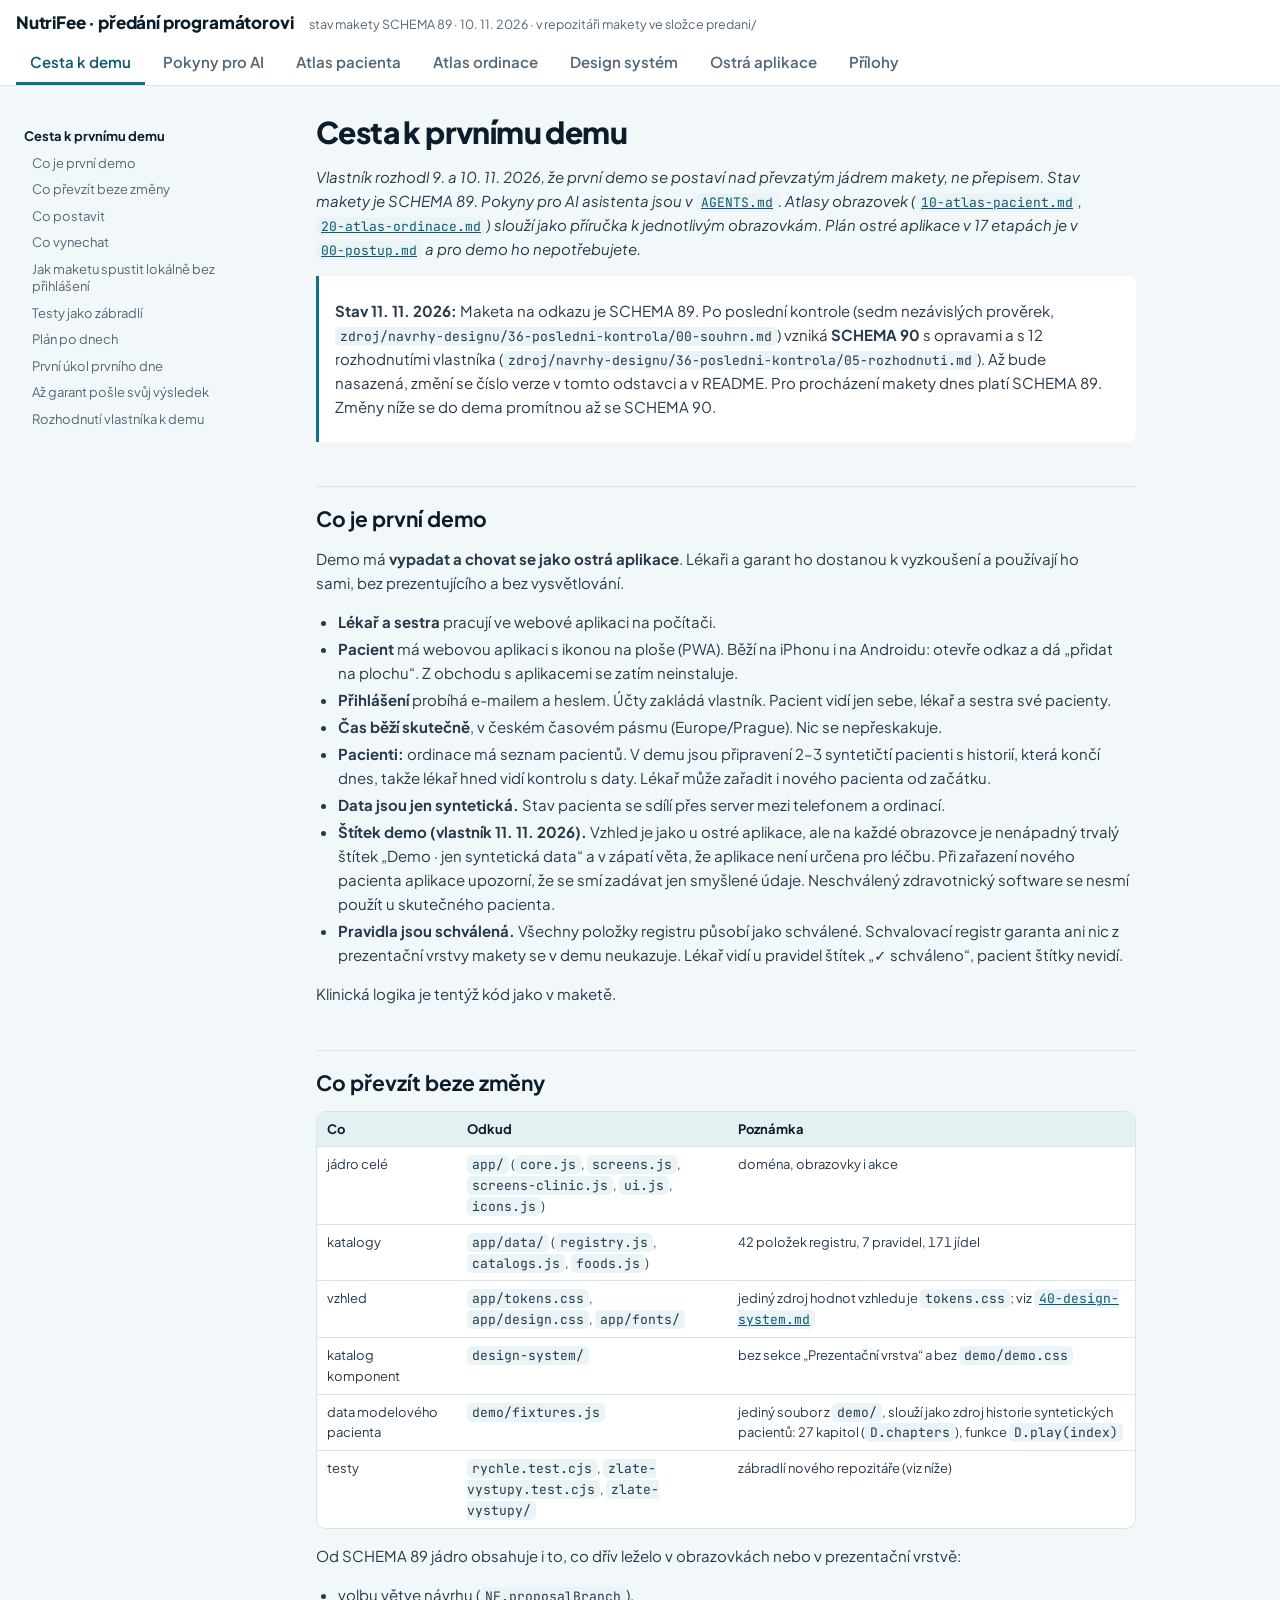
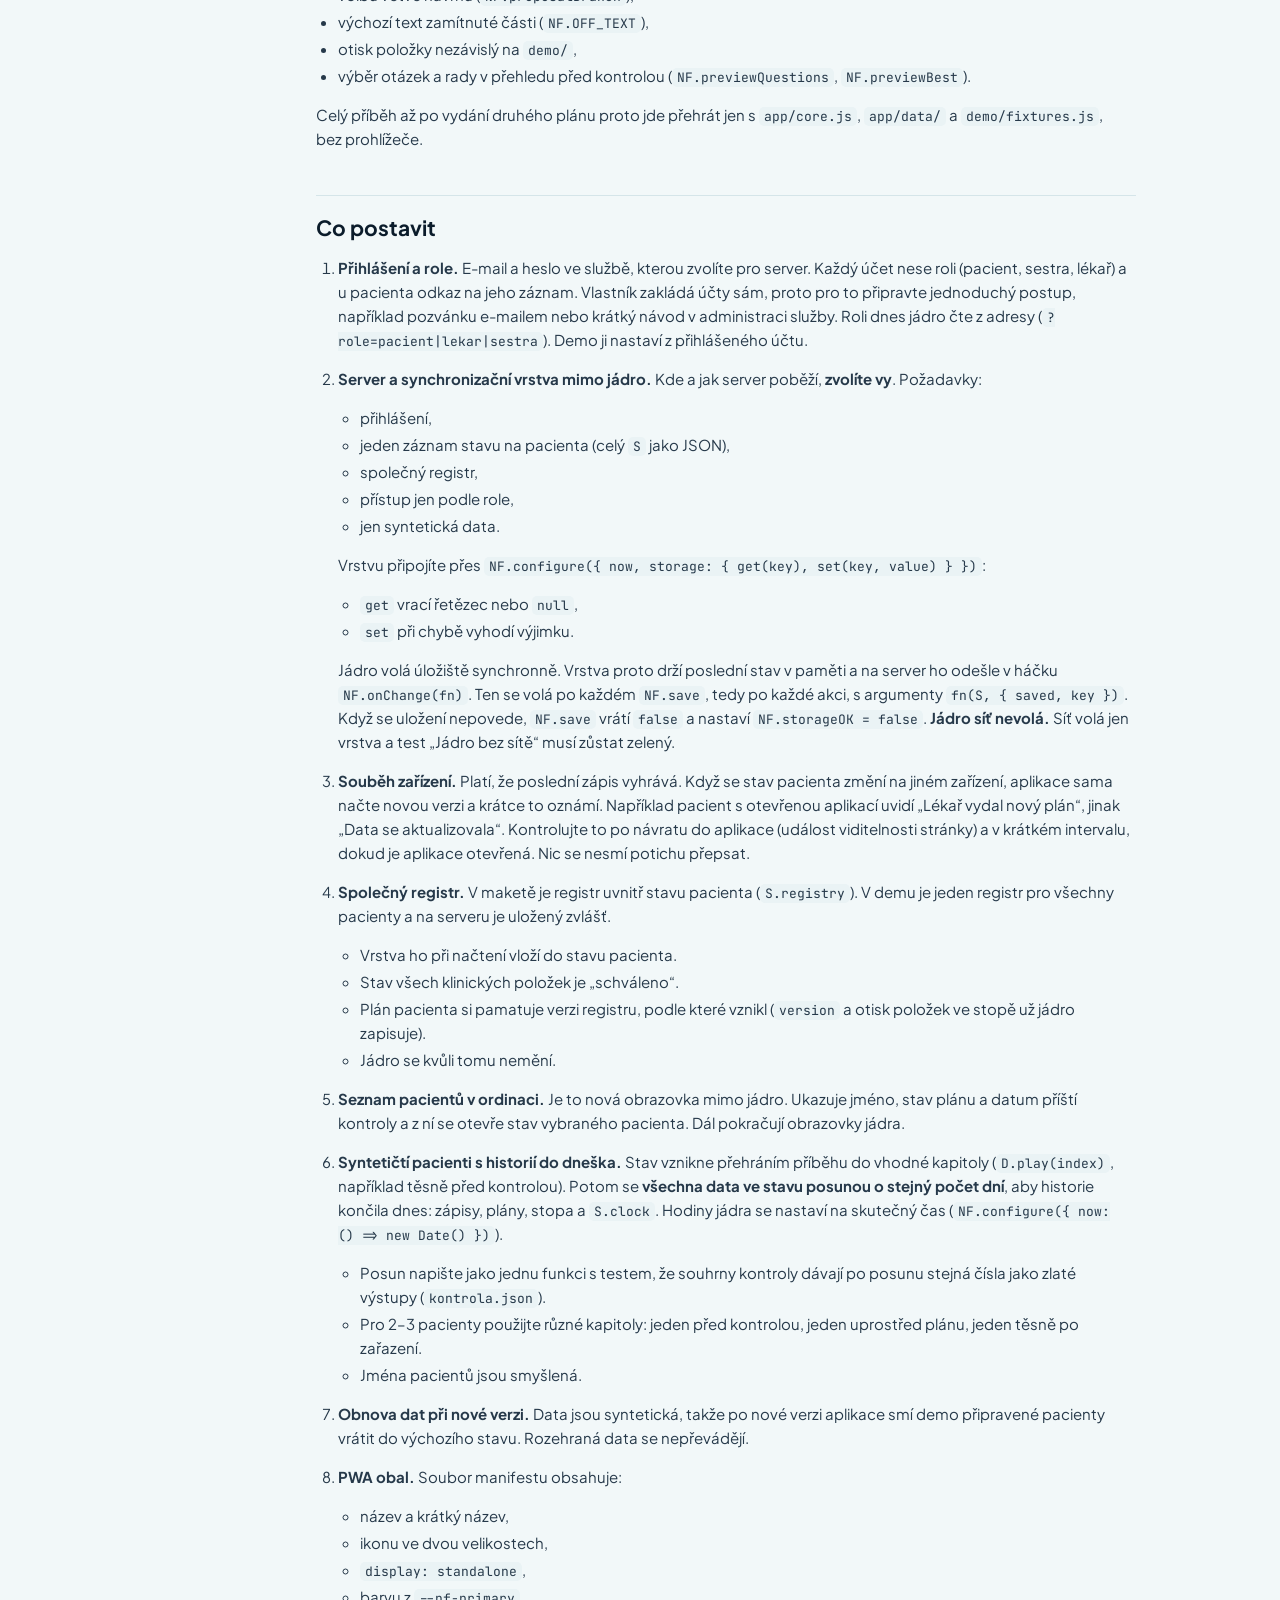
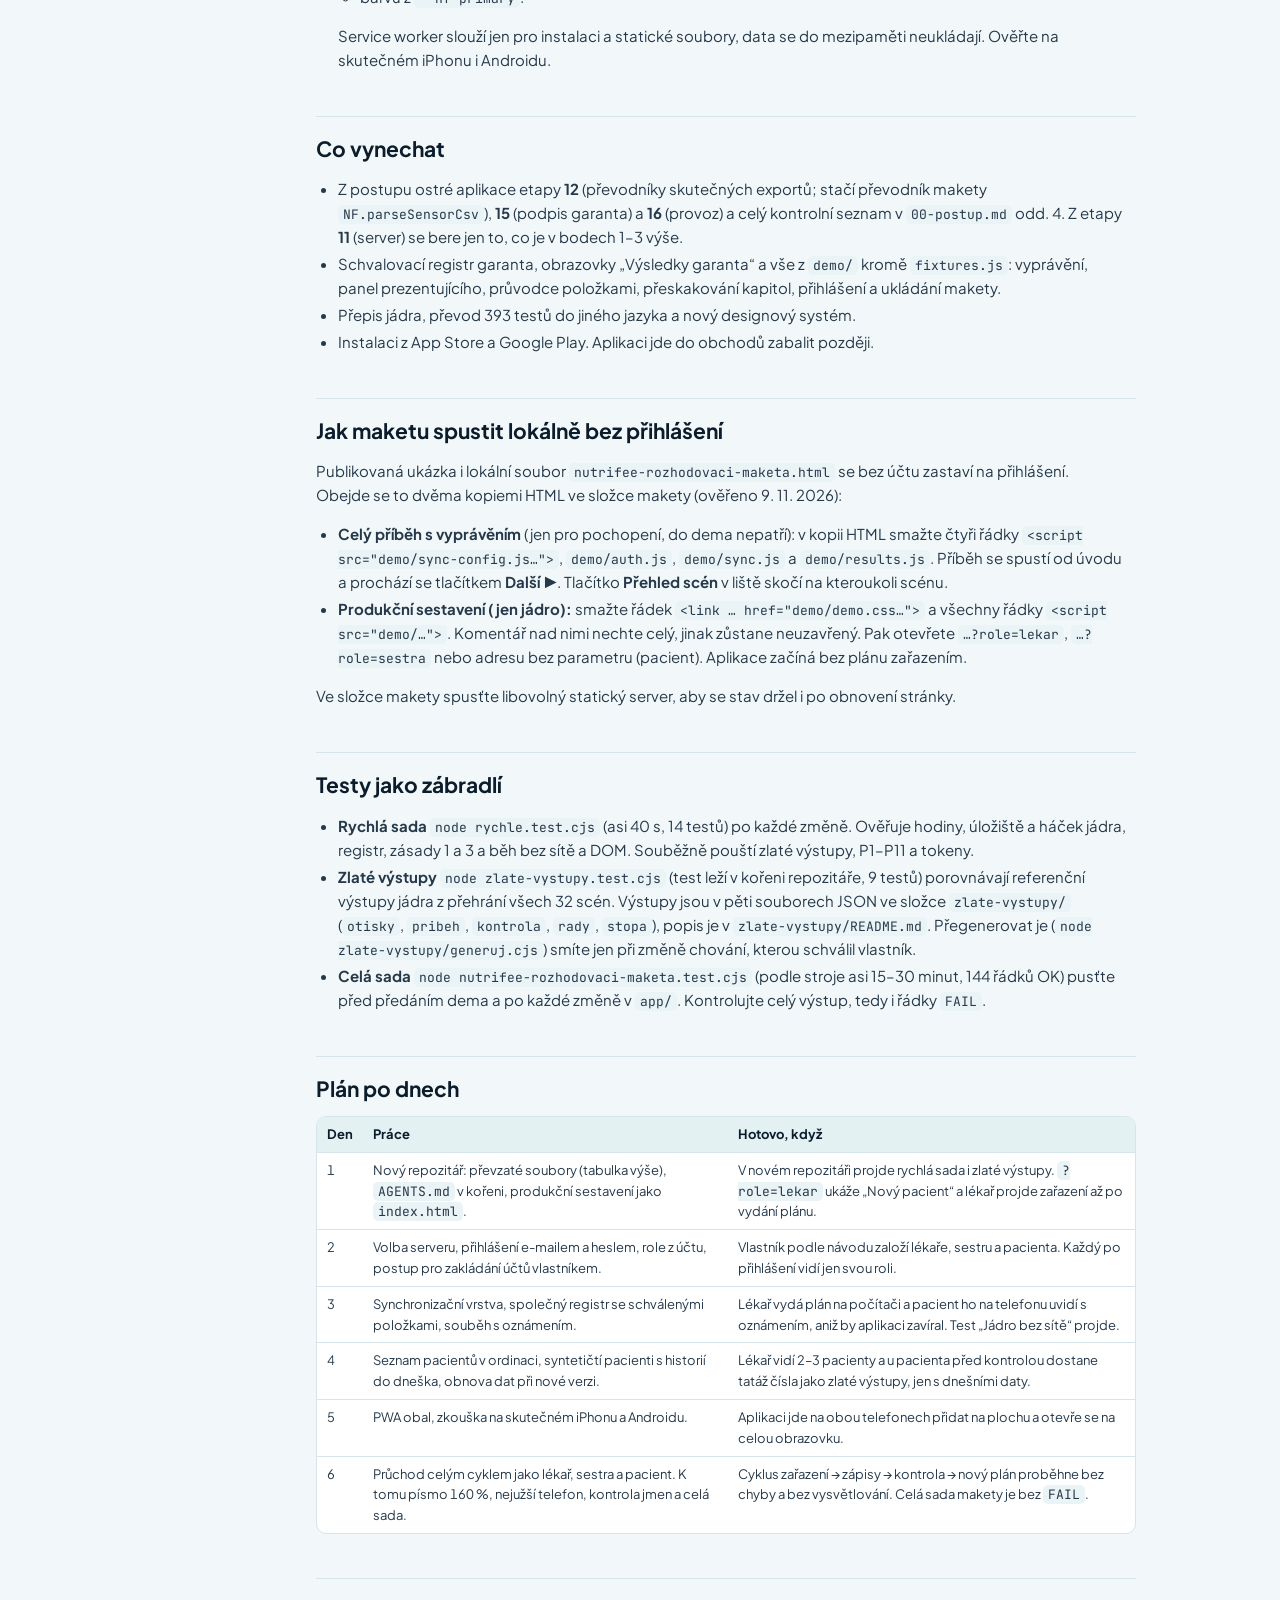
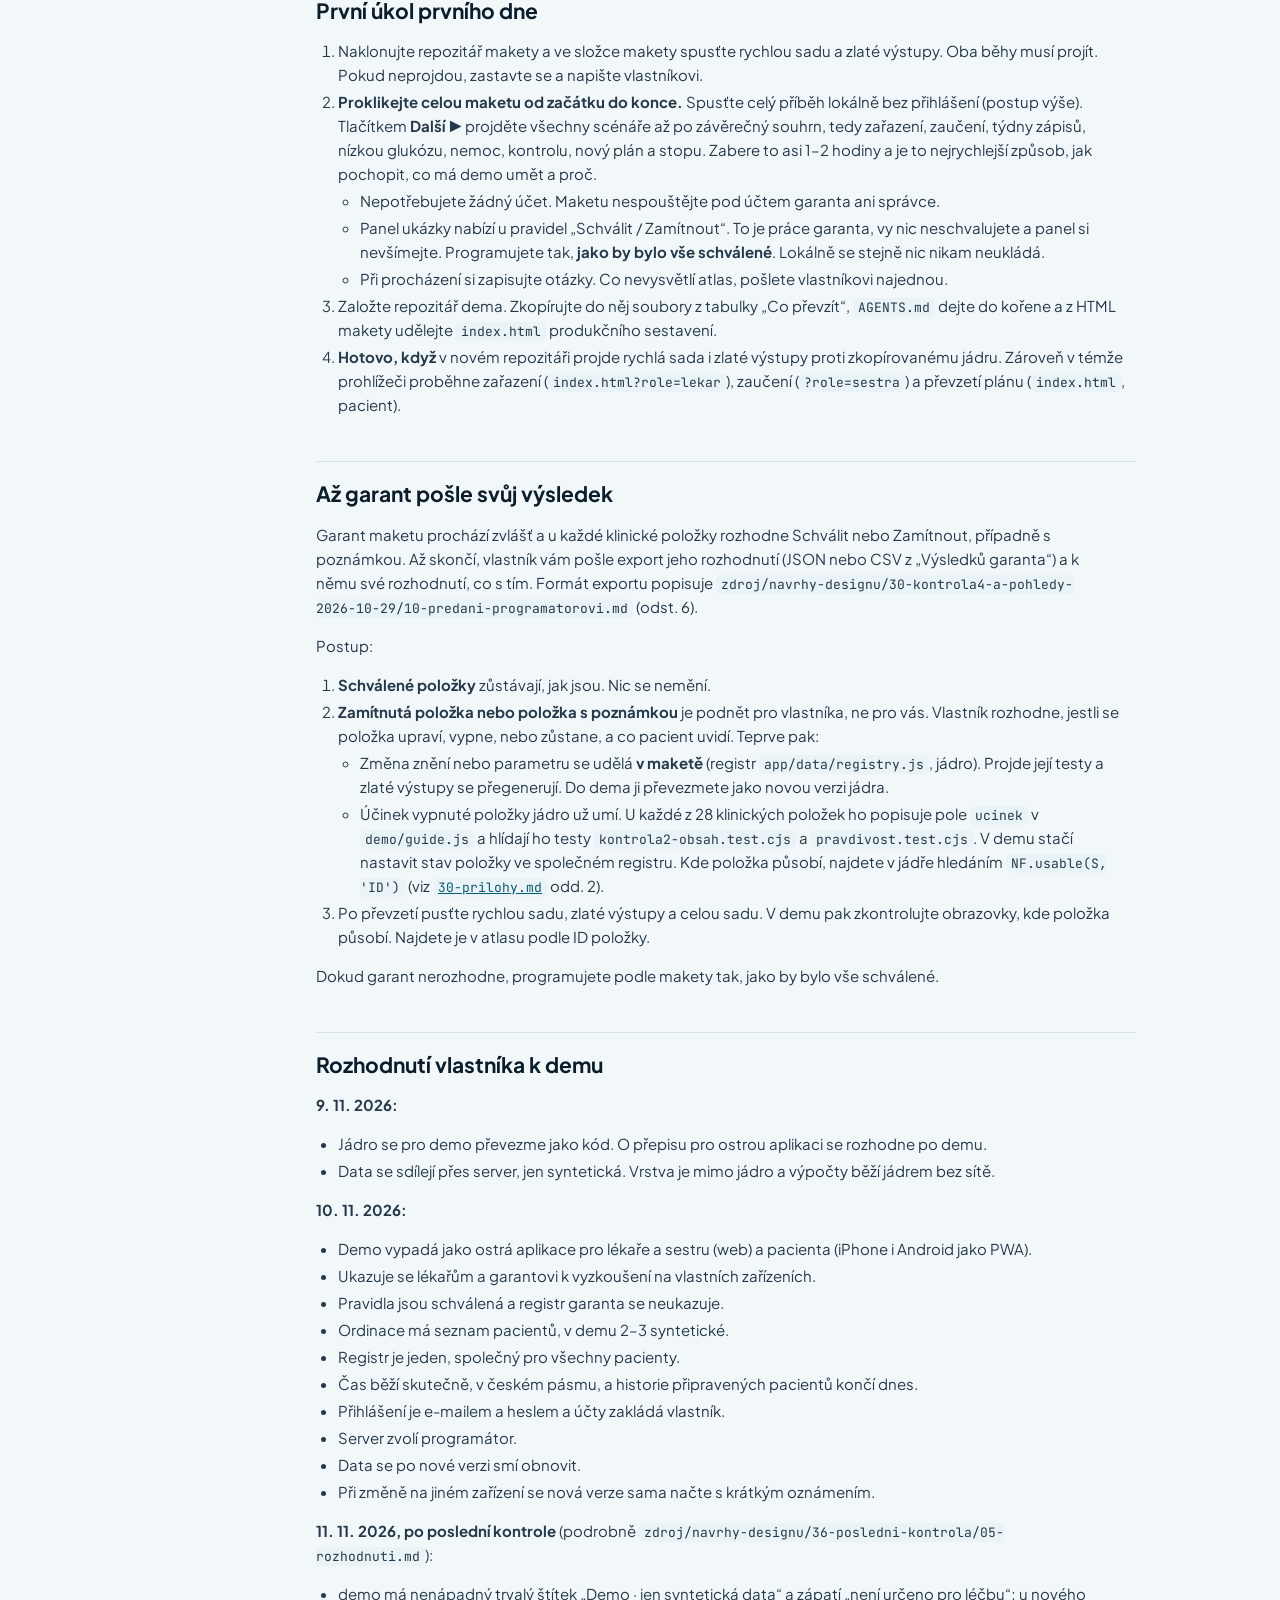
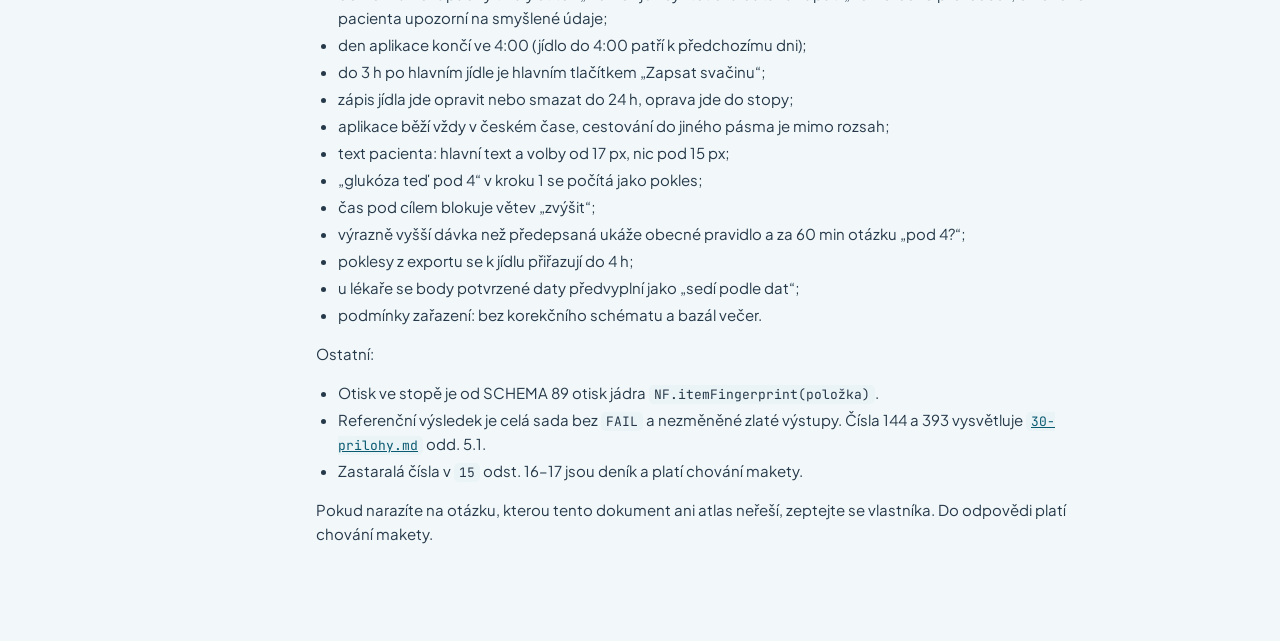
==== commit f358acc0: "Předání: stav 11. 11. 2026 – připravuje se SCHEMA 90, rozhodnutí vlastníka po poslední kontrole, ští" ====
--- a/predani/index.html
+++ b/predani/index.html
@@ -88,6 +88,9 @@
 <div class="wrap">
   <aside class="side"><nav class="toc" data-for="demo" hidden><a class="l1" href="#demo-cesta-k-prvnimu-demu">Cesta k prvnímu demu</a><a class="l2" href="#demo-co-je-prvni-demo">Co je první demo</a><a class="l2" href="#demo-co-prevzit-beze-zmeny">Co převzít beze změny</a><a class="l2" href="#demo-co-postavit">Co postavit</a><a class="l2" href="#demo-co-vynechat">Co vynechat</a><a class="l2" href="#demo-jak-maketu-spustit-lokalne-bez-prihlaseni">Jak maketu spustit lokálně bez přihlášení</a><a class="l2" href="#demo-testy-jako-zabradli">Testy jako zábradlí</a><a class="l2" href="#demo-plan-po-dnech">Plán po dnech</a><a class="l2" href="#demo-prvni-ukol-prvniho-dne">První úkol prvního dne</a><a class="l2" href="#demo-az-garant-posle-svuj-vysledek">Až garant pošle svůj výsledek</a><a class="l2" href="#demo-rozhodnuti-vlastnika-k-demu">Rozhodnutí vlastníka k demu</a></nav><nav class="toc" data-for="agents" hidden><a class="l1" href="#agents-nutrifee-demo-pokyny-pro-ai-asistenta">NutriFee demo – pokyny pro AI asistenta</a><a class="l2" href="#agents-co-je-tento-repozitar">Co je tento repozitář</a><a class="l2" href="#agents-neporusitelne-zasady-plne-zneni-v-15-odst-2">Neporušitelné zásady (plné znění v 15 odst. 2)</a><a class="l2" href="#agents-jadro-app-nemen-stav-nad-nim">Jádro app/ neměň, stav nad ním</a><a class="l2" href="#agents-prikazy">Příkazy</a><a class="l2" href="#agents-obrazovky-pacienta-pravidla-p1-p11-15-odst-15b">Obrazovky pacienta: pravidla P1–P11 (15 odst. 15b)</a><a class="l2" href="#agents-co-se-nesmi-vracet-vytah-z-predani-30-prilohy-md-odd-4">Co se nesmí vracet (výtah z predani/30-prilohy.md odd. 4)</a><a class="l2" href="#agents-data-a-bezpecnost">Data a bezpečnost</a><a class="l2" href="#agents-jak-pracovat-male-ukoly-po-obrazovkach">Jak pracovat: malé úkoly po obrazovkách</a></nav><nav class="toc" data-for="pacient" hidden><a class="l1" href="#pacient-atlas-obrazovek-aplikace-pacienta-schema-89">Atlas obrazovek aplikace pacienta (SCHEMA 89)</a><a class="l2" href="#pacient-jak-cist-tento-atlas">Jak číst tento atlas</a><a class="l2" href="#pacient-jak-je-aplikace-pacienta-postavena">Jak je aplikace pacienta postavená</a><a class="l1" href="#pacient-a-prevzeti-planu-prvni-spusteni">A. Převzetí plánu (první spuštění)</a><a class="l2" href="#pacient-p01-prevzeti-1-6-co-chceme-do-kontroly">P01 · Převzetí 1/6 – Co chceme do kontroly</a><a class="l2" href="#pacient-p02-prevzeti-2-6-vase-davky-inzulinu">P02 · Převzetí 2/6 – Vaše dávky inzulinu</a><a class="l2" href="#pacient-p03-prevzeti-3-6-vase-navyky">P03 · Převzetí 3/6 – Vaše návyky</a><a class="l2" href="#pacient-p04-prevzeti-4-6-jak-to-funguje">P04 · Převzetí 4/6 – Jak to funguje</a><a class="l2" href="#pacient-p05-prevzeti-5-6-co-nedelame">P05 · Převzetí 5/6 – Co neděláme</a><a class="l2" href="#pacient-p06-prevzeti-6-6-kontrolni-otazka">P06 · Převzetí 6/6 – Kontrolní otázka</a><a class="l2" href="#pacient-p07-prevzeti-bez-dokonceneho-zauceni">P07 · Převzetí bez dokončeného zaučení</a><a class="l1" href="#pacient-b-dnes">B. Dnes</a><a class="l2" href="#pacient-p08-dnes-prvni-den-po-prevzeti">P08 · Dnes – první den po převzetí</a><a class="l2" href="#pacient-p09-dnes-dalsi-jidlo-po-snidani">P09 · Dnes – další jídlo po snídani</a><a class="l2" href="#pacient-p10-dnes-opravit-inzulin">P10 · Dnes – Opravit inzulin</a><a class="l2" href="#pacient-p11-dnes-zmeskane-jidlo-novinka-a-vcera-chybi">P11 · Dnes – zmeškané jídlo, novinka a „Včera chybí“</a><a class="l2" href="#pacient-p12-dnes-vynechane-jidlo-otazka-na-inzulin">P12 · Dnes – vynechané jídlo: otázka na inzulin</a><a class="l2" href="#pacient-p13-dnes-tydenni-shrnuti-vas-tyden">P13 · Dnes – týdenní shrnutí „Váš týden“</a><a class="l2" href="#pacient-p14-dnes-jak-to-dopadlo-s-otazkou-pri-rozchodu">P14 · Dnes – Jak to dopadlo (s otázkou při rozchodu)</a><a class="l2" href="#pacient-p15-dnes-mene-jidla-nez-obvykle">P15 · Dnes – Méně jídla než obvykle</a><a class="l2" href="#pacient-p16-dnes-otazka-klesla-glukoza-pod-4">P16 · Dnes – otázka „Klesla glukóza pod 4?“</a><a class="l2" href="#pacient-p17-dnes-pokles-pod-4-je-zapsany">P17 · Dnes – Pokles pod 4 je zapsaný</a><a class="l2" href="#pacient-p18-dnes-opakovane-poklesy">P18 · Dnes – opakované poklesy</a><a class="l2" href="#pacient-p19-dnes-rezim-nemoci">P19 · Dnes – režim nemoci</a><a class="l2" href="#pacient-p20-dnes-nemoc-uz-je-vam-lepe">P20 · Dnes – nemoc, „Už je vám lépe?“</a><a class="l2" href="#pacient-p21-dnes-pred-kontrolou-pripominka-exportu-a-jak-na-to">P21 · Dnes – před kontrolou, připomínka exportu a „Jak na to“</a><a class="l2" href="#pacient-p22-dnes-cas-na-bazal">P22 · Dnes – Čas na bazál</a><a class="l2" href="#pacient-p23-dnes-dnesni-jidla-jsou-zapsana">P23 · Dnes – dnešní jídla jsou zapsaná</a><a class="l2" href="#pacient-p24-dnes-inzulin-ceka-na-potvrzeni">P24 · Dnes – inzulin čeká na potvrzení</a><a class="l2" href="#pacient-p25-dnes-jina-davka-nez-v-planu">P25 · Dnes – Jiná dávka než v plánu</a><a class="l1" href="#pacient-c-zapis-jidla-krok-1">C. Zápis jídla – krok 1</a><a class="l2" href="#pacient-p26-krok-1-je-inzulin-uz-pichnuty">P26 · Krok 1 – Je inzulin už píchnutý?</a><a class="l2" href="#pacient-p27-krok-1-ano-jinak">P27 · Krok 1 – Ano, jinak</a><a class="l2" href="#pacient-p28-krok-1-nevim">P28 · Krok 1 – Nevím</a><a class="l2" href="#pacient-p29-krok-1-kolik-ukazuje-senzor-ted">P29 · Krok 1 – Kolik ukazuje senzor teď?</a><a class="l2" href="#pacient-p30-krok-1-glukoza-pod-4">P30 · Krok 1 – glukóza pod 4</a><a class="l2" href="#pacient-p31-krok-1-glukoza-nad-15">P31 · Krok 1 – glukóza nad 15</a><a class="l2" href="#pacient-p32-krok-1-nejvyssi-hodnota-po-minulem-jidle">P32 · Krok 1 – nejvyšší hodnota po minulém jídle</a><a class="l2" href="#pacient-p33-krok-1-pokles-po-minulem-jidle">P33 · Krok 1 – pokles po minulém jídle</a><a class="l2" href="#pacient-p34-krok-1-nocni-pokles-u-snidane">P34 · Krok 1 – noční pokles u snídaně</a><a class="l1" href="#pacient-d-zpetny-zapis-krok-1">D. Zpětný zápis – krok 1</a><a class="l2" href="#pacient-p35-zpetne-byl-inzulin">P35 · Zpětně – Byl inzulin?</a><a class="l2" href="#pacient-p36-zpetne-v-kolik-bylo-jidlo">P36 · Zpětně – V kolik bylo jídlo?</a><a class="l2" href="#pacient-p37-zpetne-glukoza-pri-jidle">P37 · Zpětně – glukóza při jídle</a><a class="l2" href="#pacient-p38-zpetne-nejvyssi-po-jidle-nad-15">P38 · Zpětně – nejvyšší po jídle nad 15</a><a class="l1" href="#pacient-e-zapis-jidla-krok-2">E. Zápis jídla – krok 2</a><a class="l2" href="#pacient-p39-krok-2-co-budete-jist-a-porce">P39 · Krok 2 – co budete jíst a porce</a><a class="l2" href="#pacient-p40-krok-2-nove-jidlo-jen-nazvem">P40 · Krok 2 – nové jídlo jen názvem</a><a class="l2" href="#pacient-p41-krok-2-svacina">P41 · Krok 2 – svačina</a><a class="l1" href="#pacient-f-zapis-jidla-krok-3">F. Zápis jídla – krok 3</a><a class="l2" href="#pacient-p42-krok-3-nezname-jidlo-prvni-zapis">P42 · Krok 3 – neznámé jídlo (první zápis)</a><a class="l2" href="#pacient-p43-krok-3-pred-pichnutim-porce-zpet-k-obvykle-doplnek-a-pro">P43 · Krok 3 – před píchnutím: porce zpět k obvyklé, doplněk a procházka</a><a class="l2" href="#pacient-p44-krok-3-po-pichnuti">P44 · Krok 3 – po píchnutí</a><a class="l2" href="#pacient-p45-krok-3-mensi-porce-po-pichnuti">P45 · Krok 3 – menší porce po píchnutí</a><a class="l2" href="#pacient-p46-krok-3-glukoza-pod-4-pred-jidlem">P46 · Krok 3 – glukóza pod 4 před jídlem</a><a class="l2" href="#pacient-p47-krok-3-zpetny-zapis">P47 · Krok 3 – zpětný zápis</a><a class="l2" href="#pacient-p48-krok-3-pri-nemoci">P48 · Krok 3 – při nemoci</a><a class="l1" href="#pacient-g-jidla">G. Jídla</a><a class="l2" href="#pacient-p49-vase-jidla">P49 · Vaše jídla</a><a class="l2" href="#pacient-p50-detail-jidla">P50 · Detail jídla</a><a class="l1" href="#pacient-h-muj-plan-co-uvidi-lekar-novy-plan">H. Můj plán, Co uvidí lékař, nový plán</a><a class="l2" href="#pacient-p51-muj-plan">P51 · Můj plán</a><a class="l2" href="#pacient-p52-co-uvidi-lekar-prehled-pred-kontrolou">P52 · Co uvidí lékař (přehled před kontrolou)</a><a class="l2" href="#pacient-p53-novy-plan-co-se-zmenilo">P53 · Nový plán: co se změnilo</a><a class="l1" href="#pacient-i-bezpeci">I. Bezpečí</a><a class="l2" href="#pacient-p54-bezpeci">P54 · Bezpečí</a><a class="l2" href="#pacient-p55-bezpeci-cele-pravidlo">P55 · Bezpečí – celé pravidlo</a><a class="l2" href="#pacient-p56-bezpeci-z-kroku-jidla">P56 · Bezpečí z kroku jídla</a><a class="l2" href="#pacient-p57-napsat-podpore">P57 · Napsat podpoře</a><a class="l1" href="#pacient-stavy-ktere-atlas-neukazuje-snimkem">Stavy, které atlas neukazuje snímkem</a><a class="l1" href="#pacient-rozpory-k-rozhodnuti">Rozpory k rozhodnutí</a><a class="l1" href="#pacient-vyreseno-v-schema-87-a-88">Vyřešeno v SCHEMA 87 a 88</a></nav><nav class="toc" data-for="ordinace" hidden><a class="l1" href="#ordinace-nutrifee-atlas-obrazovek-ordinace-o01-o30">NutriFee – atlas obrazovek ordinace (O01–O30)</a><a class="l2" href="#ordinace-jak-cist-snimky">Jak číst snímky</a><a class="l2" href="#ordinace-1-role-v-ordinaci">1. Role v ordinaci</a><a class="l2" href="#ordinace-2-prubeh-v-ordinaci-krok-za-krokem">2. Průběh v ordinaci krok za krokem</a><a class="l2" href="#ordinace-3-mapa-prechodu">3. Mapa přechodů</a><a class="l2" href="#ordinace-4-registr-polozek-schvalovani-a-stopa">4. Registr položek, schvalování a stopa</a><a class="l2" href="#ordinace-5-spolecne-prvky-ordinace">5. Společné prvky ordinace</a><a class="l2" href="#ordinace-6-obrazovky">6. Obrazovky</a><a class="l2" href="#ordinace-7-rozpory-k-rozhodnuti">7. Rozpory k rozhodnutí</a><a class="l2" href="#ordinace-8-vyreseno-v-schema-87">8. Vyřešeno v SCHEMA 87</a></nav><nav class="toc" data-for="design" hidden><a class="l1" href="#design-priloha-designovy-system">Příloha: designový systém</a><a class="l2" href="#design-1-co-se-prenasi-a-jak">1. Co se přenáší a jak</a><a class="l2" href="#design-2-kategorie-tokenu">2. Kategorie tokenů</a><a class="l2" href="#design-3-typograficka-stupnice">3. Typografická stupnice</a><a class="l2" href="#design-4-odstupy-zaobleni-a-cile-dotyku">4. Odstupy, zaoblení a cíle dotyku</a><a class="l2" href="#design-5-barevne-role-a-kontrasty">5. Barevné role a kontrasty</a><a class="l2" href="#design-6-komponenty-v-katalogu">6. Komponenty v katalogu</a><a class="l2" href="#design-7-jak-otevrit-katalog-a-inspektor">7. Jak otevřít katalog a inspektor</a><a class="l2" href="#design-8-co-z-katalogu-neprenaset">8. Co z katalogu nepřenášet</a></nav><nav class="toc" data-for="postup" hidden><a class="l1" href="#postup-nutrifee-predani-programatorovi-jak-postupovat">NutriFee – předání programátorovi: jak postupovat</a><a class="l2" href="#postup-1-uvod">1. Úvod</a><a class="l2" href="#postup-2-architektura-ciloveho-stavu">2. Architektura cílového stavu</a><a class="l2" href="#postup-3-posloupnost-etap">3. Posloupnost etap</a><a class="l2" href="#postup-4-kontrolni-seznam-pred-ostrym-provozem">4. Kontrolní seznam před ostrým provozem</a><a class="l2" href="#postup-5-rozpory-k-rozhodnuti">5. Rozpory k rozhodnutí</a><a class="l2" href="#postup-6-vyreseno-v-schema-87-a-88">6. Vyřešeno v SCHEMA 87 a 88</a></nav><nav class="toc" data-for="prilohy" hidden><a class="l1" href="#prilohy-nutrifee-predani-programatorovi-prilohy">NutriFee – předání programátorovi: přílohy</a><a class="l2" href="#prilohy-1-slovnik-pojmu">1. Slovník pojmů</a><a class="l2" href="#prilohy-2-registr-polozek">2. Registr položek</a><a class="l2" href="#prilohy-3-katalogy">3. Katalogy</a><a class="l2" href="#prilohy-4-co-se-nesmi-vracet">4. Co se nesmí vracet</a><a class="l2" href="#prilohy-5-testy-jako-specifikace">5. Testy jako specifikace</a></nav></aside>
   <main><article class="doc" id="demo" data-tab="demo" hidden><h1 id="demo-cesta-k-prvnimu-demu">Cesta k prvnímu demu</h1><p><em>Vlastník rozhodl 9. a 10. 11. 2026, že první demo se postaví nad převzatým jádrem makety, ne přepisem. Stav makety je SCHEMA 89. Pokyny pro AI asistenta jsou v <a href="#agents"><code>AGENTS.md</code></a>. Atlasy obrazovek (<a href="#pacient"><code>10-atlas-pacient.md</code></a>, <a href="#ordinace"><code>20-atlas-ordinace.md</code></a>) slouží jako příručka k jednotlivým obrazovkám. Plán ostré aplikace v 17 etapách je v <a href="#postup"><code>00-postup.md</code></a> a pro demo ho nepotřebujete.</em></p>
+<blockquote>
+<p><strong>Stav 11. 11. 2026:</strong> Maketa na odkazu je SCHEMA 89. Po poslední kontrole (sedm nezávislých prověrek, <code>zdroj/navrhy-designu/36-posledni-kontrola/00-souhrn.md</code>) vzniká <strong>SCHEMA 90</strong> s opravami a s 12 rozhodnutími vlastníka (<code>zdroj/navrhy-designu/36-posledni-kontrola/05-rozhodnuti.md</code>). Až bude nasazená, změní se číslo verze v tomto odstavci a v README. Pro procházení makety dnes platí SCHEMA 89. Změny níže se do dema promítnou až se SCHEMA 90.</p>
+</blockquote>
 <h2 id="demo-co-je-prvni-demo">Co je první demo</h2><p>Demo má <strong>vypadat a chovat se jako ostrá aplikace</strong>. Lékaři a garant ho dostanou k vyzkoušení a používají ho sami, bez prezentujícího a bez vysvětlování.</p>
 <ul>
 <li><strong>Lékař a sestra</strong> pracují ve webové aplikaci na počítači.</li>
@@ -96,6 +99,7 @@
 <li><strong>Čas běží skutečně</strong>, v českém časovém pásmu (Europe/Prague). Nic se nepřeskakuje.</li>
 <li><strong>Pacienti:</strong> ordinace má seznam pacientů. V demu jsou připravení 2–3 syntetičtí pacienti s historií, která končí dnes, takže lékař hned vidí kontrolu s daty. Lékař může zařadit i nového pacienta od začátku.</li>
 <li><strong>Data jsou jen syntetická.</strong> Stav pacienta se sdílí přes server mezi telefonem a ordinací.</li>
+<li><strong>Štítek demo (vlastník 11. 11. 2026).</strong> Vzhled je jako u ostré aplikace, ale na každé obrazovce je nenápadný trvalý štítek „Demo · jen syntetická data“ a v zápatí věta, že aplikace není určena pro léčbu. Při zařazení nového pacienta aplikace upozorní, že se smí zadávat jen smyšlené údaje. Neschválený zdravotnický software se nesmí použít u skutečného pacienta.</li>
 <li><strong>Pravidla jsou schválená.</strong> Všechny položky registru působí jako schválené. Schvalovací registr garanta ani nic z prezentační vrstvy makety se v demu neukazuje. Lékař vidí u pravidel štítek „✓ schváleno“, pacient štítky nevidí.</li>
 </ul>
 <p>Klinická logika je tentýž kód jako v maketě.</p>
@@ -283,6 +287,21 @@
 <li>Server zvolí programátor.</li>
 <li>Data se po nové verzi smí obnovit.</li>
 <li>Při změně na jiném zařízení se nová verze sama načte s krátkým oznámením.</li>
+</ul>
+<p><strong>11. 11. 2026, po poslední kontrole</strong> (podrobně <code>zdroj/navrhy-designu/36-posledni-kontrola/05-rozhodnuti.md</code>):</p>
+<ul>
+<li>demo má nenápadný trvalý štítek „Demo · jen syntetická data“ a zápatí „není určeno pro léčbu“; u nového pacienta upozorní na smyšlené údaje;</li>
+<li>den aplikace končí ve 4:00 (jídlo do 4:00 patří k předchozímu dni);</li>
+<li>do 3 h po hlavním jídle je hlavním tlačítkem „Zapsat svačinu“;</li>
+<li>zápis jídla jde opravit nebo smazat do 24 h, oprava jde do stopy;</li>
+<li>aplikace běží vždy v českém čase, cestování do jiného pásma je mimo rozsah;</li>
+<li>text pacienta: hlavní text a volby od 17 px, nic pod 15 px;</li>
+<li>„glukóza teď pod 4“ v kroku 1 se počítá jako pokles;</li>
+<li>čas pod cílem blokuje větev „zvýšit“;</li>
+<li>výrazně vyšší dávka než předepsaná ukáže obecné pravidlo a za 60 min otázku „pod 4?“;</li>
+<li>poklesy z exportu se k jídlu přiřazují do 4 h;</li>
+<li>u lékaře se body potvrzené daty předvyplní jako „sedí podle dat“;</li>
+<li>podmínky zařazení: bez korekčního schématu a bazál večer.</li>
 </ul>
 <p>Ostatní:</p>
 <ul>
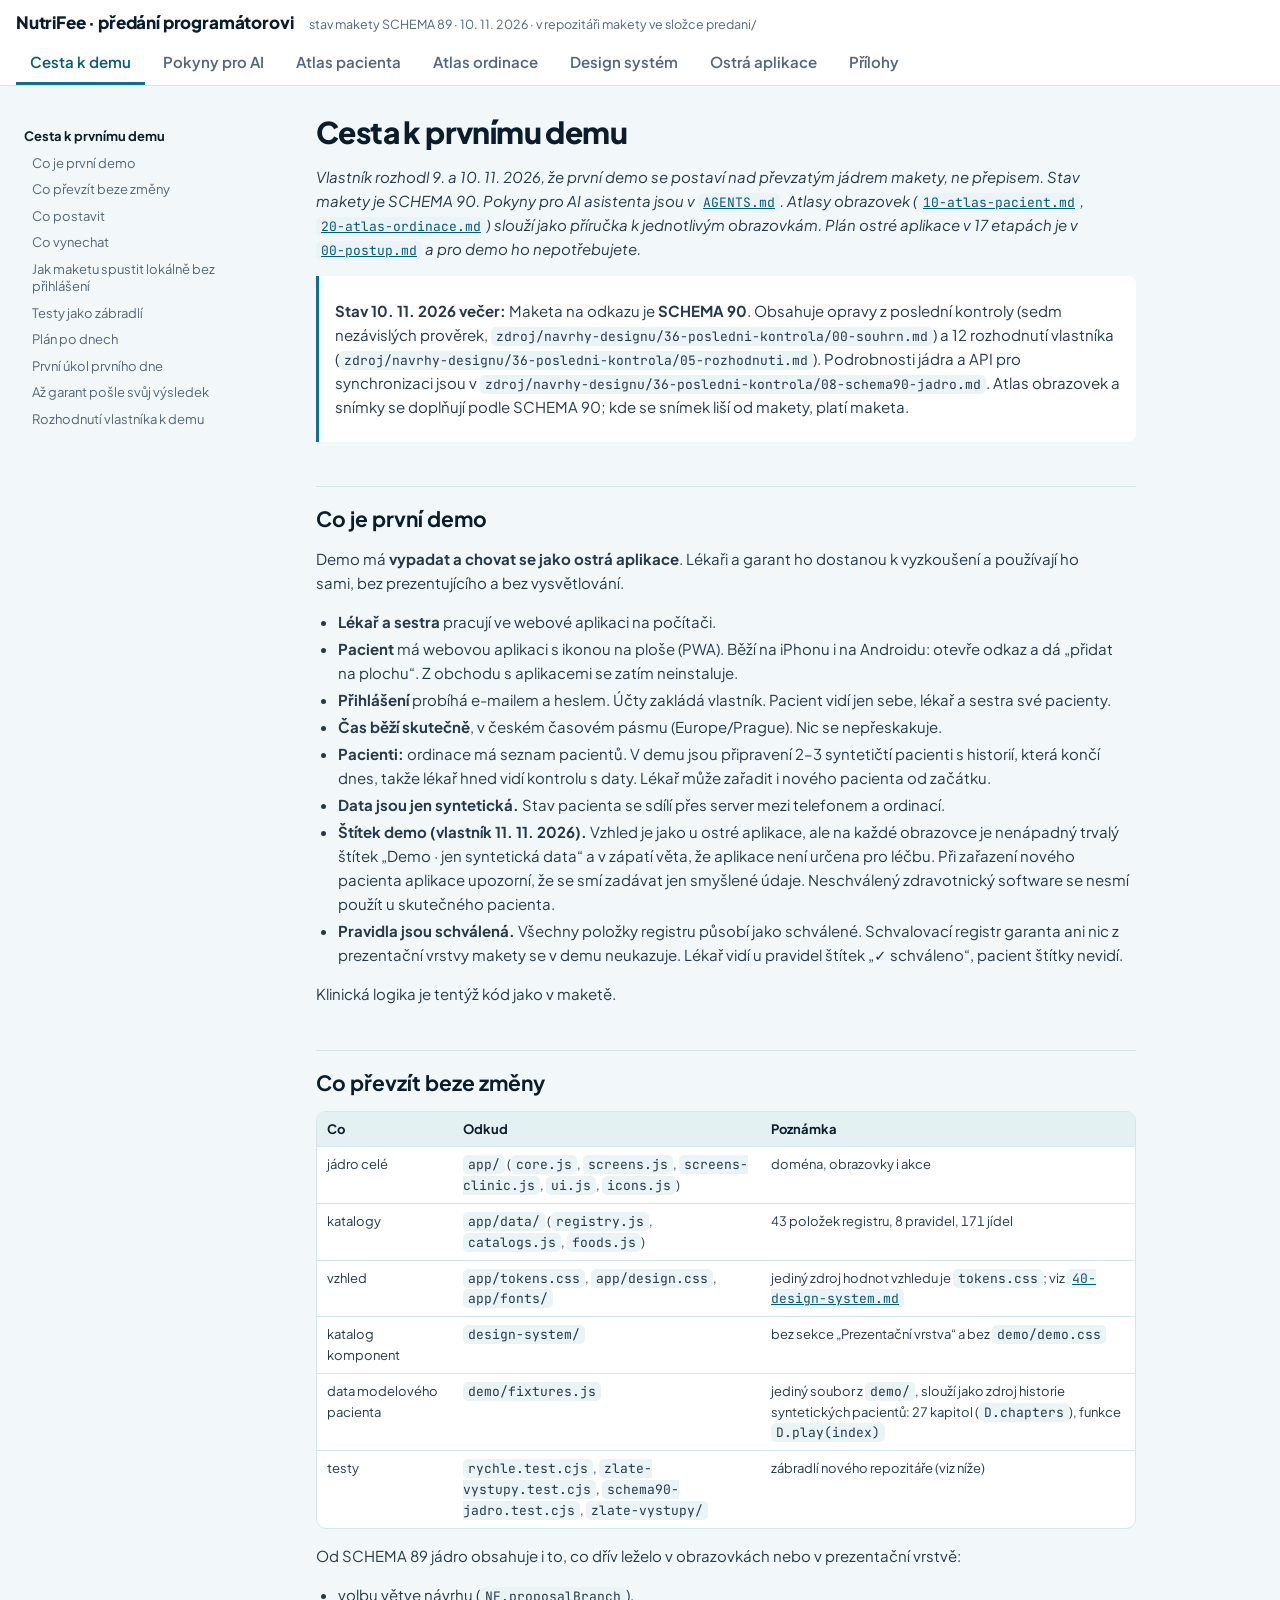
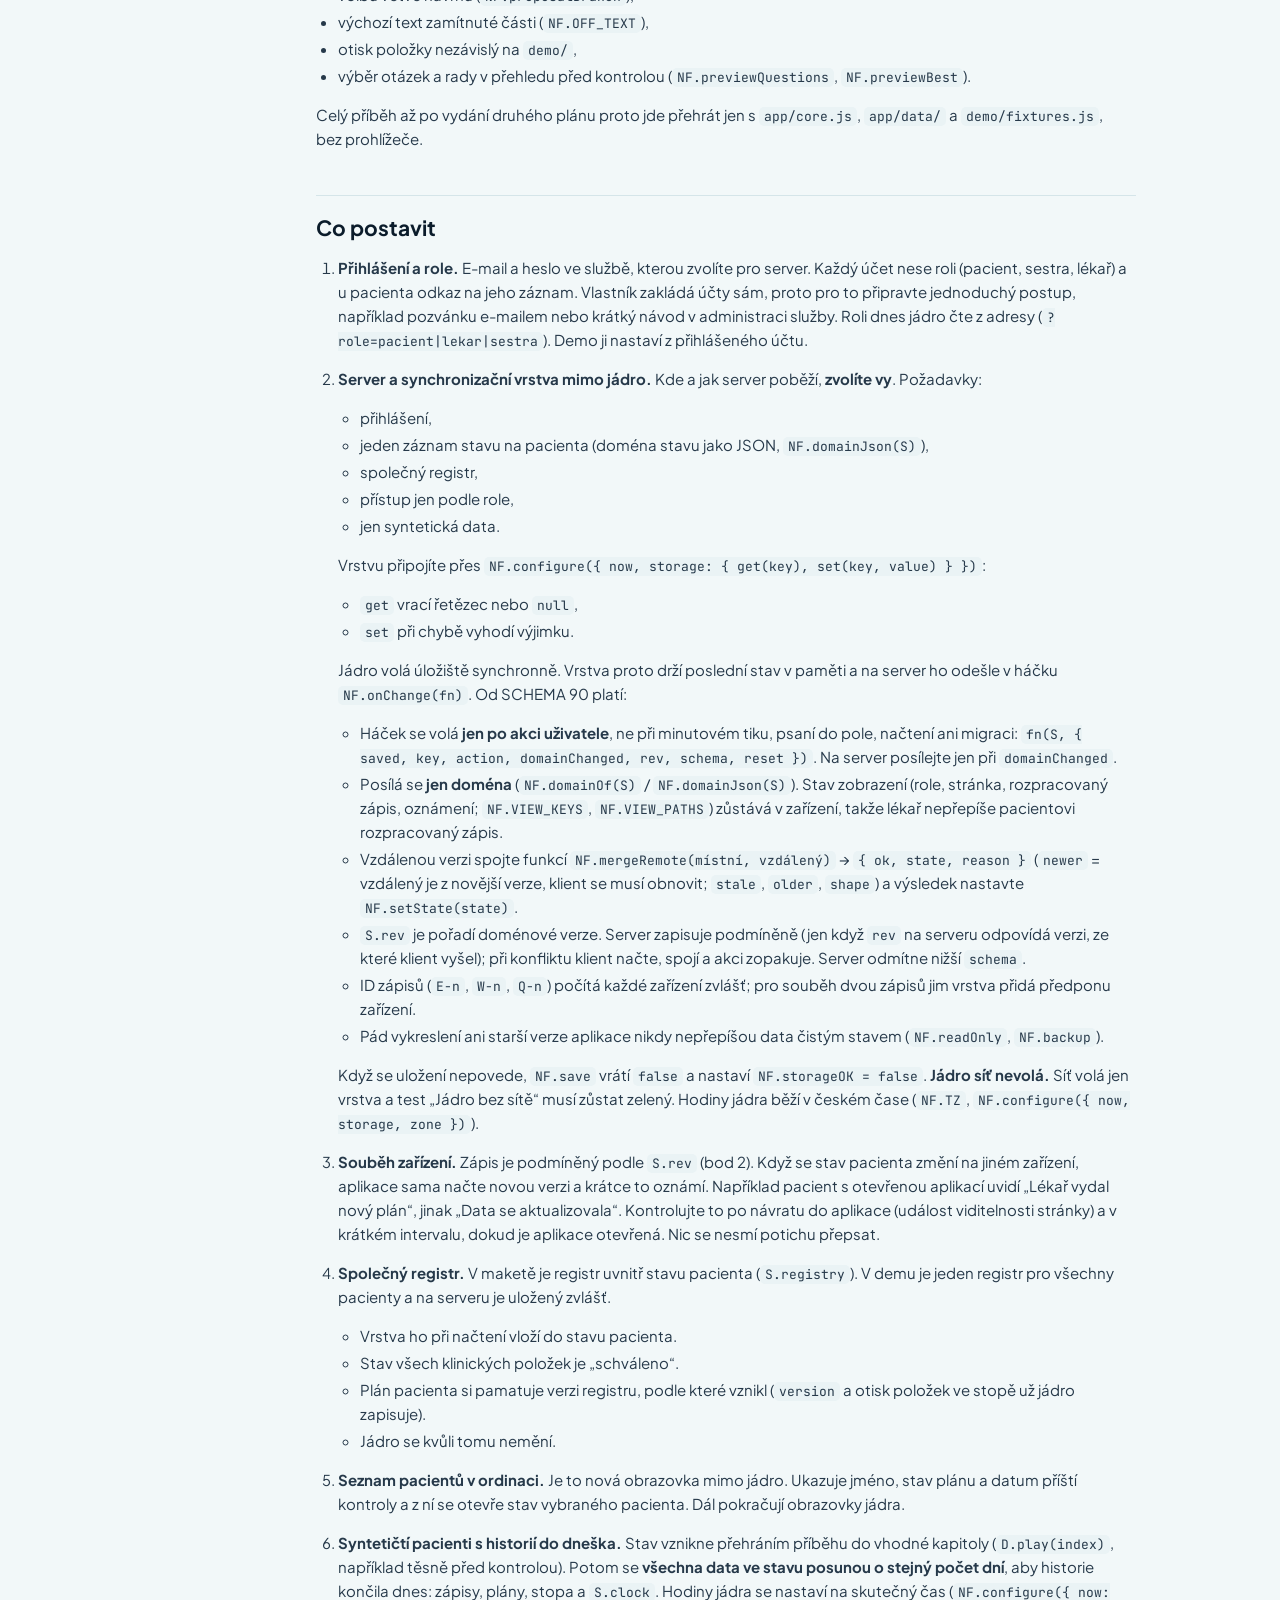
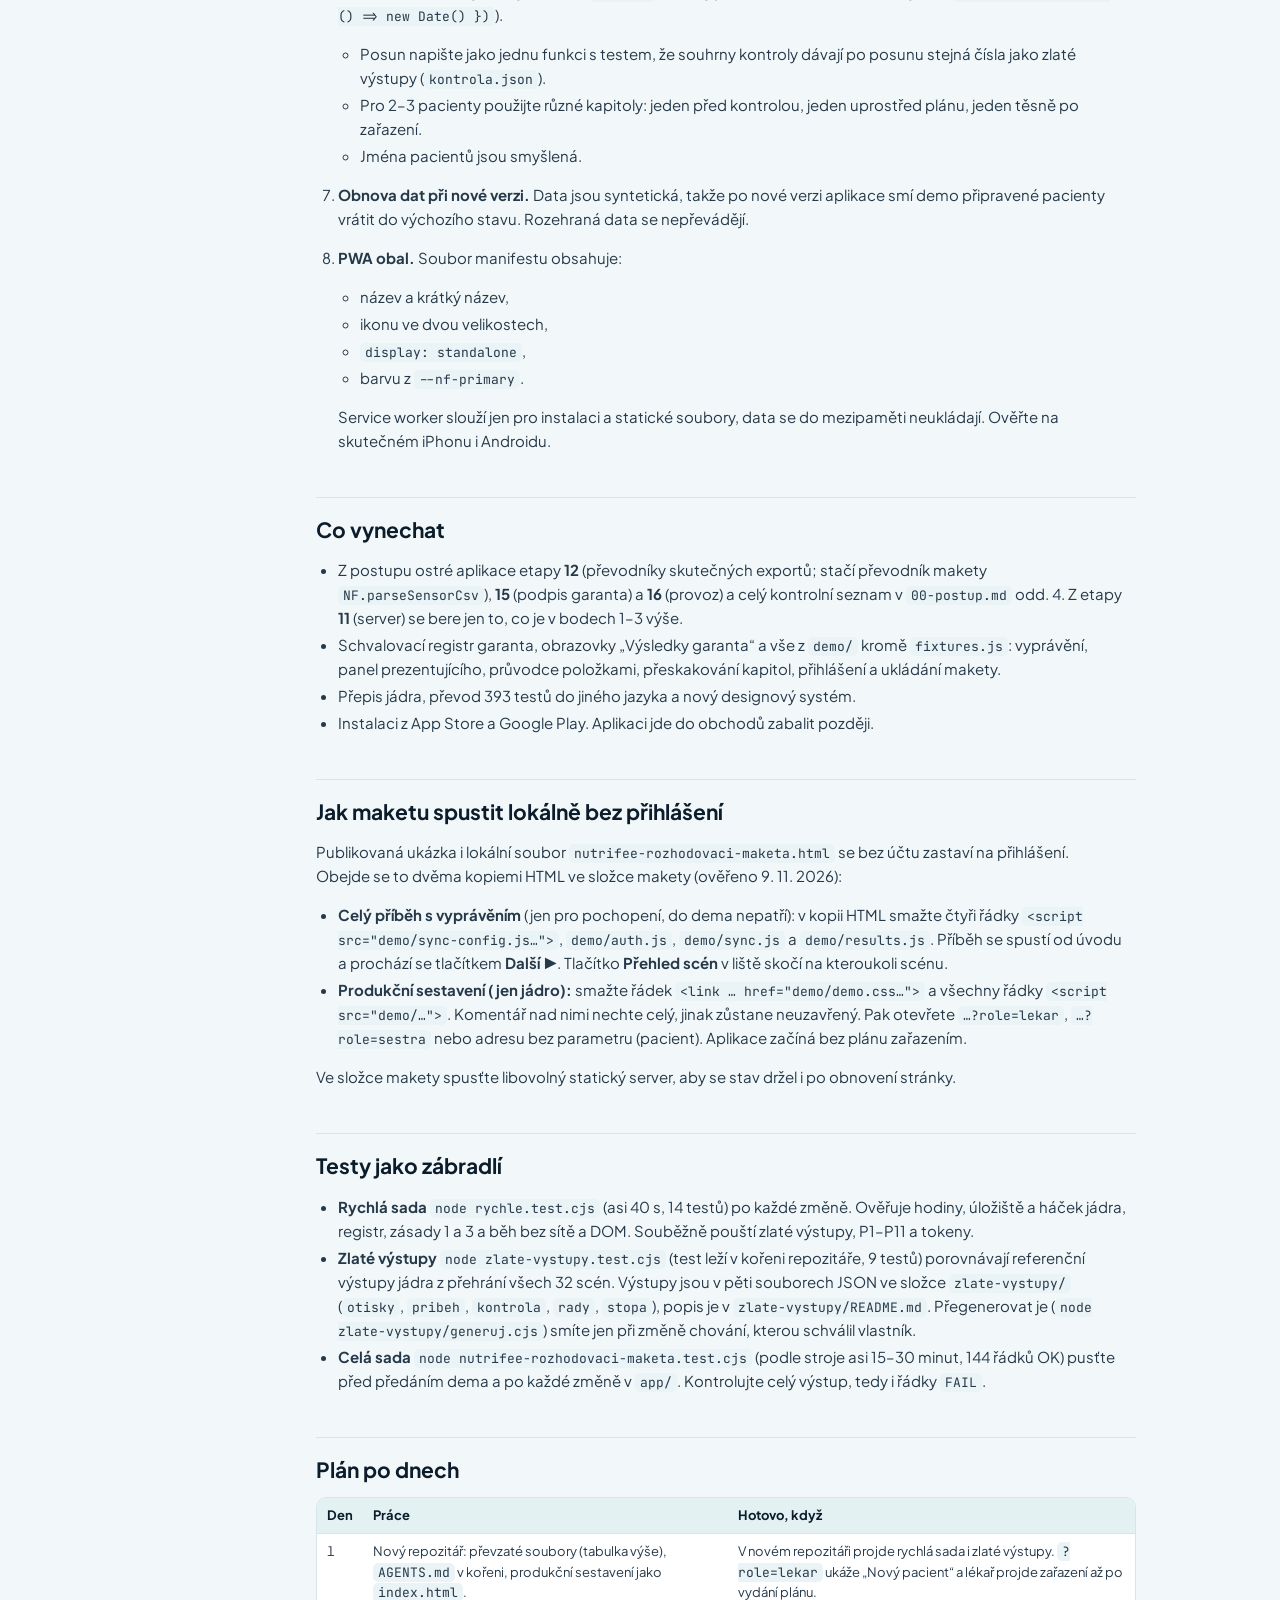
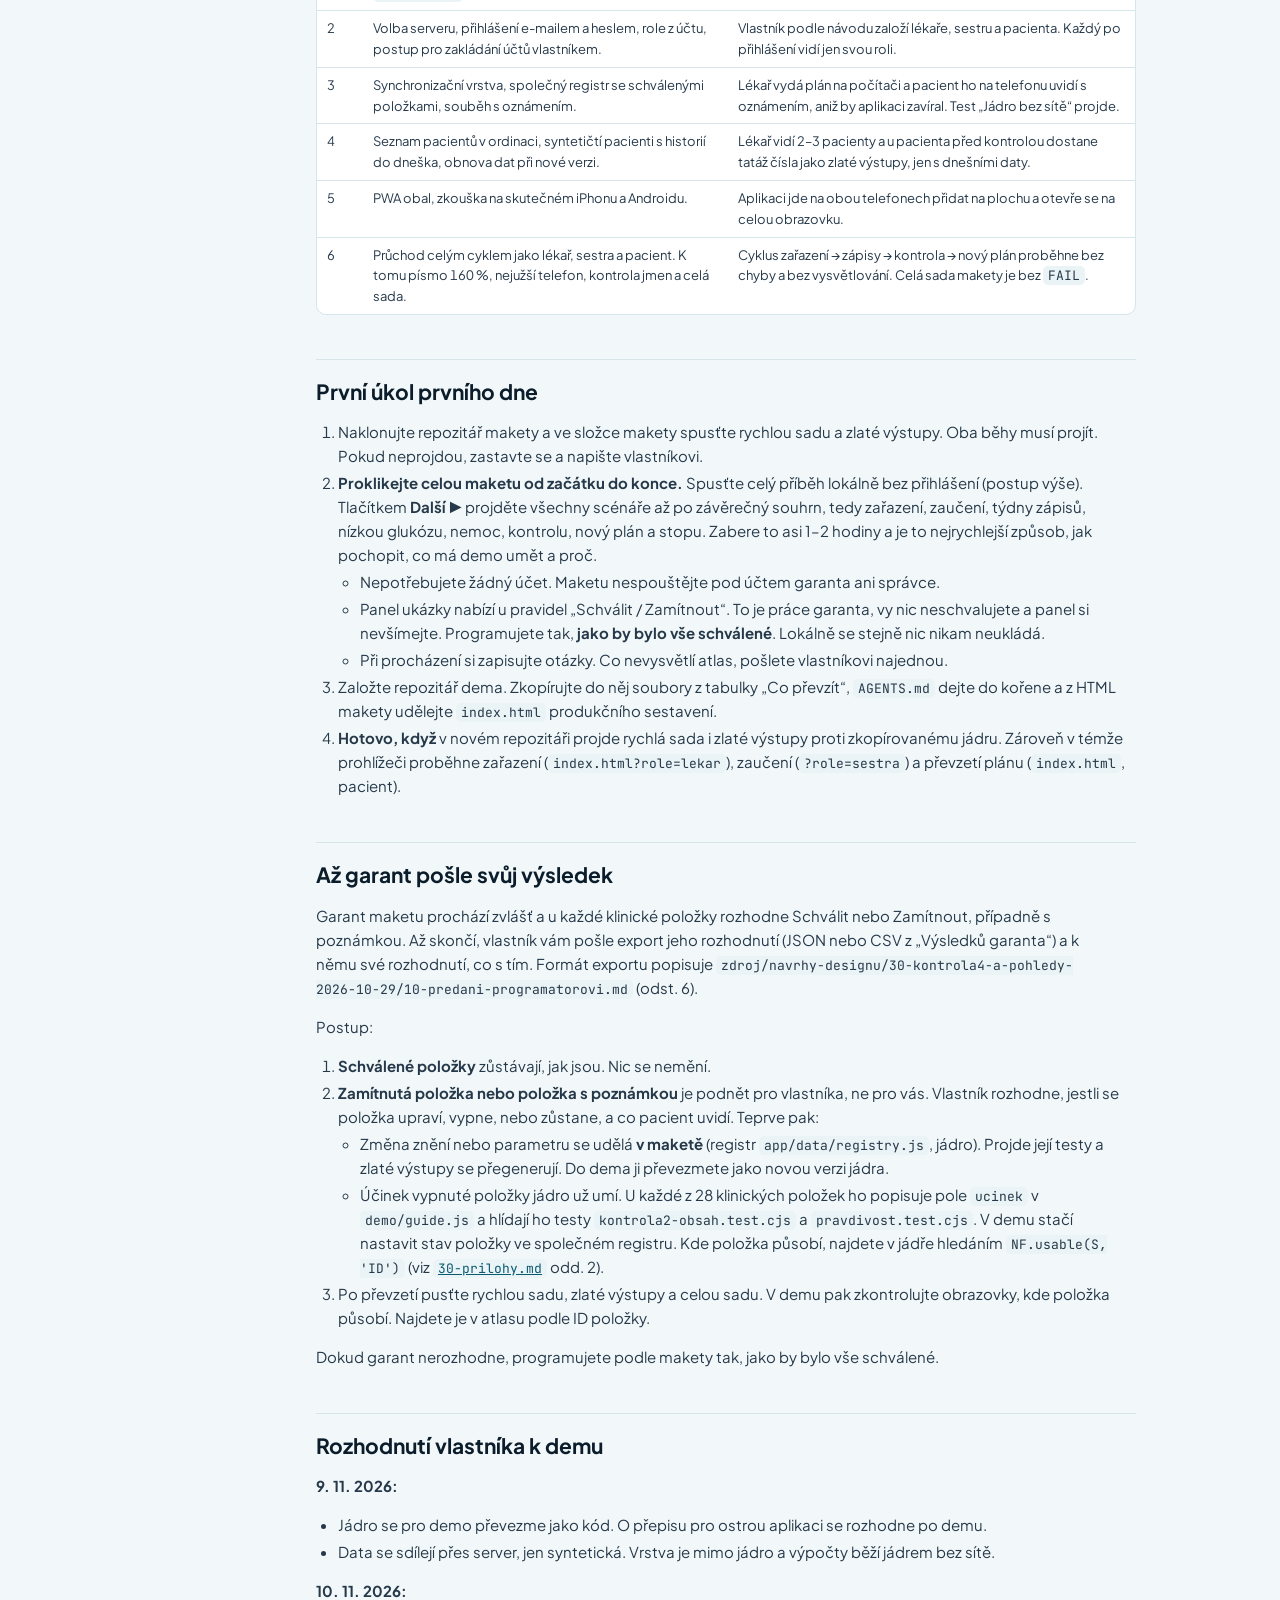
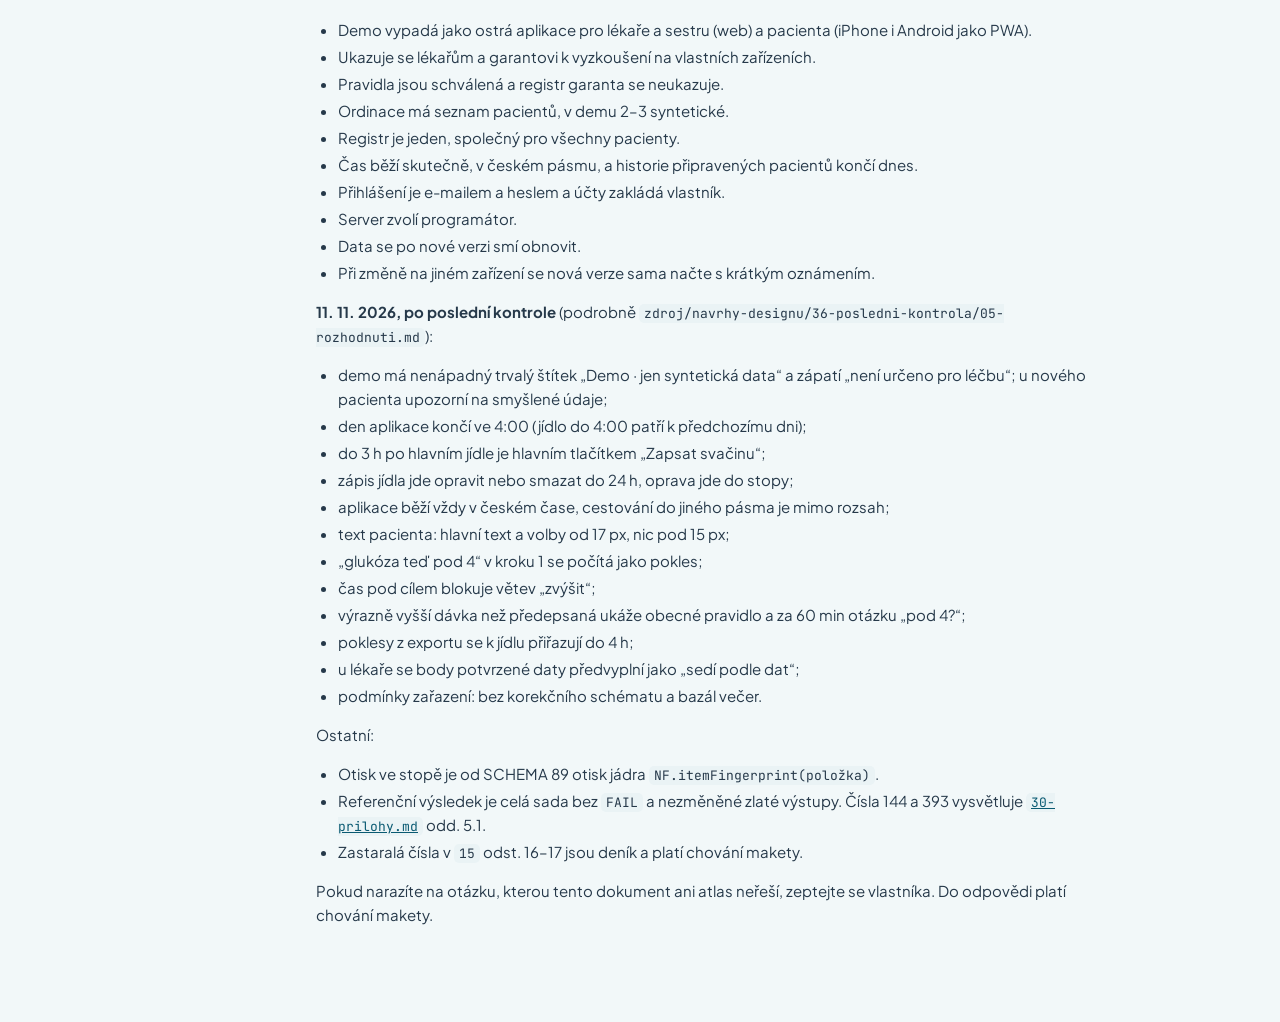
==== commit ef4f761e: "SCHEMA 90: opravy z poslední kontroly a 12 rozhodnutí vlastníka 11. 11. 2026 Jádro: den do 4:00, „Za" ====
--- a/predani/index.html
+++ b/predani/index.html
@@ -87,9 +87,9 @@
 </header>
 <div class="wrap">
   <aside class="side"><nav class="toc" data-for="demo" hidden><a class="l1" href="#demo-cesta-k-prvnimu-demu">Cesta k prvnímu demu</a><a class="l2" href="#demo-co-je-prvni-demo">Co je první demo</a><a class="l2" href="#demo-co-prevzit-beze-zmeny">Co převzít beze změny</a><a class="l2" href="#demo-co-postavit">Co postavit</a><a class="l2" href="#demo-co-vynechat">Co vynechat</a><a class="l2" href="#demo-jak-maketu-spustit-lokalne-bez-prihlaseni">Jak maketu spustit lokálně bez přihlášení</a><a class="l2" href="#demo-testy-jako-zabradli">Testy jako zábradlí</a><a class="l2" href="#demo-plan-po-dnech">Plán po dnech</a><a class="l2" href="#demo-prvni-ukol-prvniho-dne">První úkol prvního dne</a><a class="l2" href="#demo-az-garant-posle-svuj-vysledek">Až garant pošle svůj výsledek</a><a class="l2" href="#demo-rozhodnuti-vlastnika-k-demu">Rozhodnutí vlastníka k demu</a></nav><nav class="toc" data-for="agents" hidden><a class="l1" href="#agents-nutrifee-demo-pokyny-pro-ai-asistenta">NutriFee demo – pokyny pro AI asistenta</a><a class="l2" href="#agents-co-je-tento-repozitar">Co je tento repozitář</a><a class="l2" href="#agents-neporusitelne-zasady-plne-zneni-v-15-odst-2">Neporušitelné zásady (plné znění v 15 odst. 2)</a><a class="l2" href="#agents-jadro-app-nemen-stav-nad-nim">Jádro app/ neměň, stav nad ním</a><a class="l2" href="#agents-prikazy">Příkazy</a><a class="l2" href="#agents-obrazovky-pacienta-pravidla-p1-p11-15-odst-15b">Obrazovky pacienta: pravidla P1–P11 (15 odst. 15b)</a><a class="l2" href="#agents-co-se-nesmi-vracet-vytah-z-predani-30-prilohy-md-odd-4">Co se nesmí vracet (výtah z predani/30-prilohy.md odd. 4)</a><a class="l2" href="#agents-data-a-bezpecnost">Data a bezpečnost</a><a class="l2" href="#agents-jak-pracovat-male-ukoly-po-obrazovkach">Jak pracovat: malé úkoly po obrazovkách</a></nav><nav class="toc" data-for="pacient" hidden><a class="l1" href="#pacient-atlas-obrazovek-aplikace-pacienta-schema-89">Atlas obrazovek aplikace pacienta (SCHEMA 89)</a><a class="l2" href="#pacient-jak-cist-tento-atlas">Jak číst tento atlas</a><a class="l2" href="#pacient-jak-je-aplikace-pacienta-postavena">Jak je aplikace pacienta postavená</a><a class="l1" href="#pacient-a-prevzeti-planu-prvni-spusteni">A. Převzetí plánu (první spuštění)</a><a class="l2" href="#pacient-p01-prevzeti-1-6-co-chceme-do-kontroly">P01 · Převzetí 1/6 – Co chceme do kontroly</a><a class="l2" href="#pacient-p02-prevzeti-2-6-vase-davky-inzulinu">P02 · Převzetí 2/6 – Vaše dávky inzulinu</a><a class="l2" href="#pacient-p03-prevzeti-3-6-vase-navyky">P03 · Převzetí 3/6 – Vaše návyky</a><a class="l2" href="#pacient-p04-prevzeti-4-6-jak-to-funguje">P04 · Převzetí 4/6 – Jak to funguje</a><a class="l2" href="#pacient-p05-prevzeti-5-6-co-nedelame">P05 · Převzetí 5/6 – Co neděláme</a><a class="l2" href="#pacient-p06-prevzeti-6-6-kontrolni-otazka">P06 · Převzetí 6/6 – Kontrolní otázka</a><a class="l2" href="#pacient-p07-prevzeti-bez-dokonceneho-zauceni">P07 · Převzetí bez dokončeného zaučení</a><a class="l1" href="#pacient-b-dnes">B. Dnes</a><a class="l2" href="#pacient-p08-dnes-prvni-den-po-prevzeti">P08 · Dnes – první den po převzetí</a><a class="l2" href="#pacient-p09-dnes-dalsi-jidlo-po-snidani">P09 · Dnes – další jídlo po snídani</a><a class="l2" href="#pacient-p10-dnes-opravit-inzulin">P10 · Dnes – Opravit inzulin</a><a class="l2" href="#pacient-p11-dnes-zmeskane-jidlo-novinka-a-vcera-chybi">P11 · Dnes – zmeškané jídlo, novinka a „Včera chybí“</a><a class="l2" href="#pacient-p12-dnes-vynechane-jidlo-otazka-na-inzulin">P12 · Dnes – vynechané jídlo: otázka na inzulin</a><a class="l2" href="#pacient-p13-dnes-tydenni-shrnuti-vas-tyden">P13 · Dnes – týdenní shrnutí „Váš týden“</a><a class="l2" href="#pacient-p14-dnes-jak-to-dopadlo-s-otazkou-pri-rozchodu">P14 · Dnes – Jak to dopadlo (s otázkou při rozchodu)</a><a class="l2" href="#pacient-p15-dnes-mene-jidla-nez-obvykle">P15 · Dnes – Méně jídla než obvykle</a><a class="l2" href="#pacient-p16-dnes-otazka-klesla-glukoza-pod-4">P16 · Dnes – otázka „Klesla glukóza pod 4?“</a><a class="l2" href="#pacient-p17-dnes-pokles-pod-4-je-zapsany">P17 · Dnes – Pokles pod 4 je zapsaný</a><a class="l2" href="#pacient-p18-dnes-opakovane-poklesy">P18 · Dnes – opakované poklesy</a><a class="l2" href="#pacient-p19-dnes-rezim-nemoci">P19 · Dnes – režim nemoci</a><a class="l2" href="#pacient-p20-dnes-nemoc-uz-je-vam-lepe">P20 · Dnes – nemoc, „Už je vám lépe?“</a><a class="l2" href="#pacient-p21-dnes-pred-kontrolou-pripominka-exportu-a-jak-na-to">P21 · Dnes – před kontrolou, připomínka exportu a „Jak na to“</a><a class="l2" href="#pacient-p22-dnes-cas-na-bazal">P22 · Dnes – Čas na bazál</a><a class="l2" href="#pacient-p23-dnes-dnesni-jidla-jsou-zapsana">P23 · Dnes – dnešní jídla jsou zapsaná</a><a class="l2" href="#pacient-p24-dnes-inzulin-ceka-na-potvrzeni">P24 · Dnes – inzulin čeká na potvrzení</a><a class="l2" href="#pacient-p25-dnes-jina-davka-nez-v-planu">P25 · Dnes – Jiná dávka než v plánu</a><a class="l1" href="#pacient-c-zapis-jidla-krok-1">C. Zápis jídla – krok 1</a><a class="l2" href="#pacient-p26-krok-1-je-inzulin-uz-pichnuty">P26 · Krok 1 – Je inzulin už píchnutý?</a><a class="l2" href="#pacient-p27-krok-1-ano-jinak">P27 · Krok 1 – Ano, jinak</a><a class="l2" href="#pacient-p28-krok-1-nevim">P28 · Krok 1 – Nevím</a><a class="l2" href="#pacient-p29-krok-1-kolik-ukazuje-senzor-ted">P29 · Krok 1 – Kolik ukazuje senzor teď?</a><a class="l2" href="#pacient-p30-krok-1-glukoza-pod-4">P30 · Krok 1 – glukóza pod 4</a><a class="l2" href="#pacient-p31-krok-1-glukoza-nad-15">P31 · Krok 1 – glukóza nad 15</a><a class="l2" href="#pacient-p32-krok-1-nejvyssi-hodnota-po-minulem-jidle">P32 · Krok 1 – nejvyšší hodnota po minulém jídle</a><a class="l2" href="#pacient-p33-krok-1-pokles-po-minulem-jidle">P33 · Krok 1 – pokles po minulém jídle</a><a class="l2" href="#pacient-p34-krok-1-nocni-pokles-u-snidane">P34 · Krok 1 – noční pokles u snídaně</a><a class="l1" href="#pacient-d-zpetny-zapis-krok-1">D. Zpětný zápis – krok 1</a><a class="l2" href="#pacient-p35-zpetne-byl-inzulin">P35 · Zpětně – Byl inzulin?</a><a class="l2" href="#pacient-p36-zpetne-v-kolik-bylo-jidlo">P36 · Zpětně – V kolik bylo jídlo?</a><a class="l2" href="#pacient-p37-zpetne-glukoza-pri-jidle">P37 · Zpětně – glukóza při jídle</a><a class="l2" href="#pacient-p38-zpetne-nejvyssi-po-jidle-nad-15">P38 · Zpětně – nejvyšší po jídle nad 15</a><a class="l1" href="#pacient-e-zapis-jidla-krok-2">E. Zápis jídla – krok 2</a><a class="l2" href="#pacient-p39-krok-2-co-budete-jist-a-porce">P39 · Krok 2 – co budete jíst a porce</a><a class="l2" href="#pacient-p40-krok-2-nove-jidlo-jen-nazvem">P40 · Krok 2 – nové jídlo jen názvem</a><a class="l2" href="#pacient-p41-krok-2-svacina">P41 · Krok 2 – svačina</a><a class="l1" href="#pacient-f-zapis-jidla-krok-3">F. Zápis jídla – krok 3</a><a class="l2" href="#pacient-p42-krok-3-nezname-jidlo-prvni-zapis">P42 · Krok 3 – neznámé jídlo (první zápis)</a><a class="l2" href="#pacient-p43-krok-3-pred-pichnutim-porce-zpet-k-obvykle-doplnek-a-pro">P43 · Krok 3 – před píchnutím: porce zpět k obvyklé, doplněk a procházka</a><a class="l2" href="#pacient-p44-krok-3-po-pichnuti">P44 · Krok 3 – po píchnutí</a><a class="l2" href="#pacient-p45-krok-3-mensi-porce-po-pichnuti">P45 · Krok 3 – menší porce po píchnutí</a><a class="l2" href="#pacient-p46-krok-3-glukoza-pod-4-pred-jidlem">P46 · Krok 3 – glukóza pod 4 před jídlem</a><a class="l2" href="#pacient-p47-krok-3-zpetny-zapis">P47 · Krok 3 – zpětný zápis</a><a class="l2" href="#pacient-p48-krok-3-pri-nemoci">P48 · Krok 3 – při nemoci</a><a class="l1" href="#pacient-g-jidla">G. Jídla</a><a class="l2" href="#pacient-p49-vase-jidla">P49 · Vaše jídla</a><a class="l2" href="#pacient-p50-detail-jidla">P50 · Detail jídla</a><a class="l1" href="#pacient-h-muj-plan-co-uvidi-lekar-novy-plan">H. Můj plán, Co uvidí lékař, nový plán</a><a class="l2" href="#pacient-p51-muj-plan">P51 · Můj plán</a><a class="l2" href="#pacient-p52-co-uvidi-lekar-prehled-pred-kontrolou">P52 · Co uvidí lékař (přehled před kontrolou)</a><a class="l2" href="#pacient-p53-novy-plan-co-se-zmenilo">P53 · Nový plán: co se změnilo</a><a class="l1" href="#pacient-i-bezpeci">I. Bezpečí</a><a class="l2" href="#pacient-p54-bezpeci">P54 · Bezpečí</a><a class="l2" href="#pacient-p55-bezpeci-cele-pravidlo">P55 · Bezpečí – celé pravidlo</a><a class="l2" href="#pacient-p56-bezpeci-z-kroku-jidla">P56 · Bezpečí z kroku jídla</a><a class="l2" href="#pacient-p57-napsat-podpore">P57 · Napsat podpoře</a><a class="l1" href="#pacient-stavy-ktere-atlas-neukazuje-snimkem">Stavy, které atlas neukazuje snímkem</a><a class="l1" href="#pacient-rozpory-k-rozhodnuti">Rozpory k rozhodnutí</a><a class="l1" href="#pacient-vyreseno-v-schema-87-a-88">Vyřešeno v SCHEMA 87 a 88</a></nav><nav class="toc" data-for="ordinace" hidden><a class="l1" href="#ordinace-nutrifee-atlas-obrazovek-ordinace-o01-o30">NutriFee – atlas obrazovek ordinace (O01–O30)</a><a class="l2" href="#ordinace-jak-cist-snimky">Jak číst snímky</a><a class="l2" href="#ordinace-1-role-v-ordinaci">1. Role v ordinaci</a><a class="l2" href="#ordinace-2-prubeh-v-ordinaci-krok-za-krokem">2. Průběh v ordinaci krok za krokem</a><a class="l2" href="#ordinace-3-mapa-prechodu">3. Mapa přechodů</a><a class="l2" href="#ordinace-4-registr-polozek-schvalovani-a-stopa">4. Registr položek, schvalování a stopa</a><a class="l2" href="#ordinace-5-spolecne-prvky-ordinace">5. Společné prvky ordinace</a><a class="l2" href="#ordinace-6-obrazovky">6. Obrazovky</a><a class="l2" href="#ordinace-7-rozpory-k-rozhodnuti">7. Rozpory k rozhodnutí</a><a class="l2" href="#ordinace-8-vyreseno-v-schema-87">8. Vyřešeno v SCHEMA 87</a></nav><nav class="toc" data-for="design" hidden><a class="l1" href="#design-priloha-designovy-system">Příloha: designový systém</a><a class="l2" href="#design-1-co-se-prenasi-a-jak">1. Co se přenáší a jak</a><a class="l2" href="#design-2-kategorie-tokenu">2. Kategorie tokenů</a><a class="l2" href="#design-3-typograficka-stupnice">3. Typografická stupnice</a><a class="l2" href="#design-4-odstupy-zaobleni-a-cile-dotyku">4. Odstupy, zaoblení a cíle dotyku</a><a class="l2" href="#design-5-barevne-role-a-kontrasty">5. Barevné role a kontrasty</a><a class="l2" href="#design-6-komponenty-v-katalogu">6. Komponenty v katalogu</a><a class="l2" href="#design-7-jak-otevrit-katalog-a-inspektor">7. Jak otevřít katalog a inspektor</a><a class="l2" href="#design-8-co-z-katalogu-neprenaset">8. Co z katalogu nepřenášet</a></nav><nav class="toc" data-for="postup" hidden><a class="l1" href="#postup-nutrifee-predani-programatorovi-jak-postupovat">NutriFee – předání programátorovi: jak postupovat</a><a class="l2" href="#postup-1-uvod">1. Úvod</a><a class="l2" href="#postup-2-architektura-ciloveho-stavu">2. Architektura cílového stavu</a><a class="l2" href="#postup-3-posloupnost-etap">3. Posloupnost etap</a><a class="l2" href="#postup-4-kontrolni-seznam-pred-ostrym-provozem">4. Kontrolní seznam před ostrým provozem</a><a class="l2" href="#postup-5-rozpory-k-rozhodnuti">5. Rozpory k rozhodnutí</a><a class="l2" href="#postup-6-vyreseno-v-schema-87-a-88">6. Vyřešeno v SCHEMA 87 a 88</a></nav><nav class="toc" data-for="prilohy" hidden><a class="l1" href="#prilohy-nutrifee-predani-programatorovi-prilohy">NutriFee – předání programátorovi: přílohy</a><a class="l2" href="#prilohy-1-slovnik-pojmu">1. Slovník pojmů</a><a class="l2" href="#prilohy-2-registr-polozek">2. Registr položek</a><a class="l2" href="#prilohy-3-katalogy">3. Katalogy</a><a class="l2" href="#prilohy-4-co-se-nesmi-vracet">4. Co se nesmí vracet</a><a class="l2" href="#prilohy-5-testy-jako-specifikace">5. Testy jako specifikace</a></nav></aside>
-  <main><article class="doc" id="demo" data-tab="demo" hidden><h1 id="demo-cesta-k-prvnimu-demu">Cesta k prvnímu demu</h1><p><em>Vlastník rozhodl 9. a 10. 11. 2026, že první demo se postaví nad převzatým jádrem makety, ne přepisem. Stav makety je SCHEMA 89. Pokyny pro AI asistenta jsou v <a href="#agents"><code>AGENTS.md</code></a>. Atlasy obrazovek (<a href="#pacient"><code>10-atlas-pacient.md</code></a>, <a href="#ordinace"><code>20-atlas-ordinace.md</code></a>) slouží jako příručka k jednotlivým obrazovkám. Plán ostré aplikace v 17 etapách je v <a href="#postup"><code>00-postup.md</code></a> a pro demo ho nepotřebujete.</em></p>
+  <main><article class="doc" id="demo" data-tab="demo" hidden><h1 id="demo-cesta-k-prvnimu-demu">Cesta k prvnímu demu</h1><p><em>Vlastník rozhodl 9. a 10. 11. 2026, že první demo se postaví nad převzatým jádrem makety, ne přepisem. Stav makety je SCHEMA 90. Pokyny pro AI asistenta jsou v <a href="#agents"><code>AGENTS.md</code></a>. Atlasy obrazovek (<a href="#pacient"><code>10-atlas-pacient.md</code></a>, <a href="#ordinace"><code>20-atlas-ordinace.md</code></a>) slouží jako příručka k jednotlivým obrazovkám. Plán ostré aplikace v 17 etapách je v <a href="#postup"><code>00-postup.md</code></a> a pro demo ho nepotřebujete.</em></p>
 <blockquote>
-<p><strong>Stav 11. 11. 2026:</strong> Maketa na odkazu je SCHEMA 89. Po poslední kontrole (sedm nezávislých prověrek, <code>zdroj/navrhy-designu/36-posledni-kontrola/00-souhrn.md</code>) vzniká <strong>SCHEMA 90</strong> s opravami a s 12 rozhodnutími vlastníka (<code>zdroj/navrhy-designu/36-posledni-kontrola/05-rozhodnuti.md</code>). Až bude nasazená, změní se číslo verze v tomto odstavci a v README. Pro procházení makety dnes platí SCHEMA 89. Změny níže se do dema promítnou až se SCHEMA 90.</p>
+<p><strong>Stav 10. 11. 2026 večer:</strong> Maketa na odkazu je <strong>SCHEMA 90</strong>. Obsahuje opravy z poslední kontroly (sedm nezávislých prověrek, <code>zdroj/navrhy-designu/36-posledni-kontrola/00-souhrn.md</code>) a 12 rozhodnutí vlastníka (<code>zdroj/navrhy-designu/36-posledni-kontrola/05-rozhodnuti.md</code>). Podrobnosti jádra a API pro synchronizaci jsou v <code>zdroj/navrhy-designu/36-posledni-kontrola/08-schema90-jadro.md</code>. Atlas obrazovek a snímky se doplňují podle SCHEMA 90; kde se snímek liší od makety, platí maketa.</p>
 </blockquote>
 <h2 id="demo-co-je-prvni-demo">Co je první demo</h2><p>Demo má <strong>vypadat a chovat se jako ostrá aplikace</strong>. Lékaři a garant ho dostanou k vyzkoušení a používají ho sami, bez prezentujícího a bez vysvětlování.</p>
 <ul>
@@ -116,7 +116,7 @@
 <tr>
 <td>katalogy</td>
 <td><code>app/data/</code> (<code>registry.js</code>, <code>catalogs.js</code>, <code>foods.js</code>)</td>
-<td>42 položek registru, 7 pravidel, 171 jídel</td>
+<td>43 položek registru, 8 pravidel, 171 jídel</td>
 </tr>
 <tr>
 <td>vzhled</td>
@@ -135,7 +135,7 @@
 </tr>
 <tr>
 <td>testy</td>
-<td><code>rychle.test.cjs</code>, <code>zlate-vystupy.test.cjs</code>, <code>zlate-vystupy/</code></td>
+<td><code>rychle.test.cjs</code>, <code>zlate-vystupy.test.cjs</code>, <code>schema90-jadro.test.cjs</code>, <code>zlate-vystupy/</code></td>
 <td>zábradlí nového repozitáře (viz níže)</td>
 </tr>
 </tbody></table></div><p>Od SCHEMA 89 jádro obsahuje i to, co dřív leželo v obrazovkách nebo v prezentační vrstvě:</p>
@@ -152,7 +152,7 @@
 <li><p><strong>Server a synchronizační vrstva mimo jádro.</strong> Kde a jak server poběží, <strong>zvolíte vy</strong>. Požadavky:</p>
 <ul>
 <li>přihlášení,</li>
-<li>jeden záznam stavu na pacienta (celý <code>S</code> jako JSON),</li>
+<li>jeden záznam stavu na pacienta (doména stavu jako JSON, <code>NF.domainJson(S)</code>),</li>
 <li>společný registr,</li>
 <li>přístup jen podle role,</li>
 <li>jen syntetická data.</li>
@@ -162,9 +162,18 @@
 <li><code>get</code> vrací řetězec nebo <code>null</code>,</li>
 <li><code>set</code> při chybě vyhodí výjimku.</li>
 </ul>
-<p>Jádro volá úložiště synchronně. Vrstva proto drží poslední stav v paměti a na server ho odešle v háčku <code>NF.onChange(fn)</code>. Ten se volá po každém <code>NF.save</code>, tedy po každé akci, s argumenty <code>fn(S, { saved, key })</code>. Když se uložení nepovede, <code>NF.save</code> vrátí <code>false</code> a nastaví <code>NF.storageOK = false</code>. <strong>Jádro síť nevolá.</strong> Síť volá jen vrstva a test „Jádro bez sítě“ musí zůstat zelený.</p>
+<p>Jádro volá úložiště synchronně. Vrstva proto drží poslední stav v paměti a na server ho odešle v háčku <code>NF.onChange(fn)</code>. Od SCHEMA 90 platí:</p>
+<ul>
+<li>Háček se volá <strong>jen po akci uživatele</strong>, ne při minutovém tiku, psaní do pole, načtení ani migraci: <code>fn(S, { saved, key, action, domainChanged, rev, schema, reset })</code>. Na server posílejte jen při <code>domainChanged</code>.</li>
+<li>Posílá se <strong>jen doména</strong> (<code>NF.domainOf(S)</code> / <code>NF.domainJson(S)</code>). Stav zobrazení (role, stránka, rozpracovaný zápis, oznámení; <code>NF.VIEW_KEYS</code>, <code>NF.VIEW_PATHS</code>) zůstává v zařízení, takže lékař nepřepíše pacientovi rozpracovaný zápis.</li>
+<li>Vzdálenou verzi spojte funkcí <code>NF.mergeRemote(místní, vzdálený)</code> → <code>{ ok, state, reason }</code> (<code>newer</code> = vzdálený je z novější verze, klient se musí obnovit; <code>stale</code>, <code>older</code>, <code>shape</code>) a výsledek nastavte <code>NF.setState(state)</code>.</li>
+<li><code>S.rev</code> je pořadí doménové verze. Server zapisuje podmíněně (jen když <code>rev</code> na serveru odpovídá verzi, ze které klient vyšel); při konfliktu klient načte, spojí a akci zopakuje. Server odmítne nižší <code>schema</code>.</li>
+<li>ID zápisů (<code>E-n</code>, <code>W-n</code>, <code>Q-n</code>) počítá každé zařízení zvlášť; pro souběh dvou zápisů jim vrstva přidá předponu zařízení.</li>
+<li>Pád vykreslení ani starší verze aplikace nikdy nepřepíšou data čistým stavem (<code>NF.readOnly</code>, <code>NF.backup</code>).</li>
+</ul>
+<p>Když se uložení nepovede, <code>NF.save</code> vrátí <code>false</code> a nastaví <code>NF.storageOK = false</code>. <strong>Jádro síť nevolá.</strong> Síť volá jen vrstva a test „Jádro bez sítě“ musí zůstat zelený. Hodiny jádra běží v českém čase (<code>NF.TZ</code>, <code>NF.configure({ now, storage, zone })</code>).</p>
 </li>
-<li><p><strong>Souběh zařízení.</strong> Platí, že poslední zápis vyhrává. Když se stav pacienta změní na jiném zařízení, aplikace sama načte novou verzi a krátce to oznámí. Například pacient s otevřenou aplikací uvidí „Lékař vydal nový plán“, jinak „Data se aktualizovala“. Kontrolujte to po návratu do aplikace (událost viditelnosti stránky) a v krátkém intervalu, dokud je aplikace otevřená. Nic se nesmí potichu přepsat.</p>
+<li><p><strong>Souběh zařízení.</strong> Zápis je podmíněný podle <code>S.rev</code> (bod 2). Když se stav pacienta změní na jiném zařízení, aplikace sama načte novou verzi a krátce to oznámí. Například pacient s otevřenou aplikací uvidí „Lékař vydal nový plán“, jinak „Data se aktualizovala“. Kontrolujte to po návratu do aplikace (událost viditelnosti stránky) a v krátkém intervalu, dokud je aplikace otevřená. Nic se nesmí potichu přepsat.</p>
 </li>
 <li><p><strong>Společný registr.</strong> V maketě je registr uvnitř stavu pacienta (<code>S.registry</code>). V demu je jeden registr pro všechny pacienty a na serveru je uložený zvlášť.</p>
 <ul>
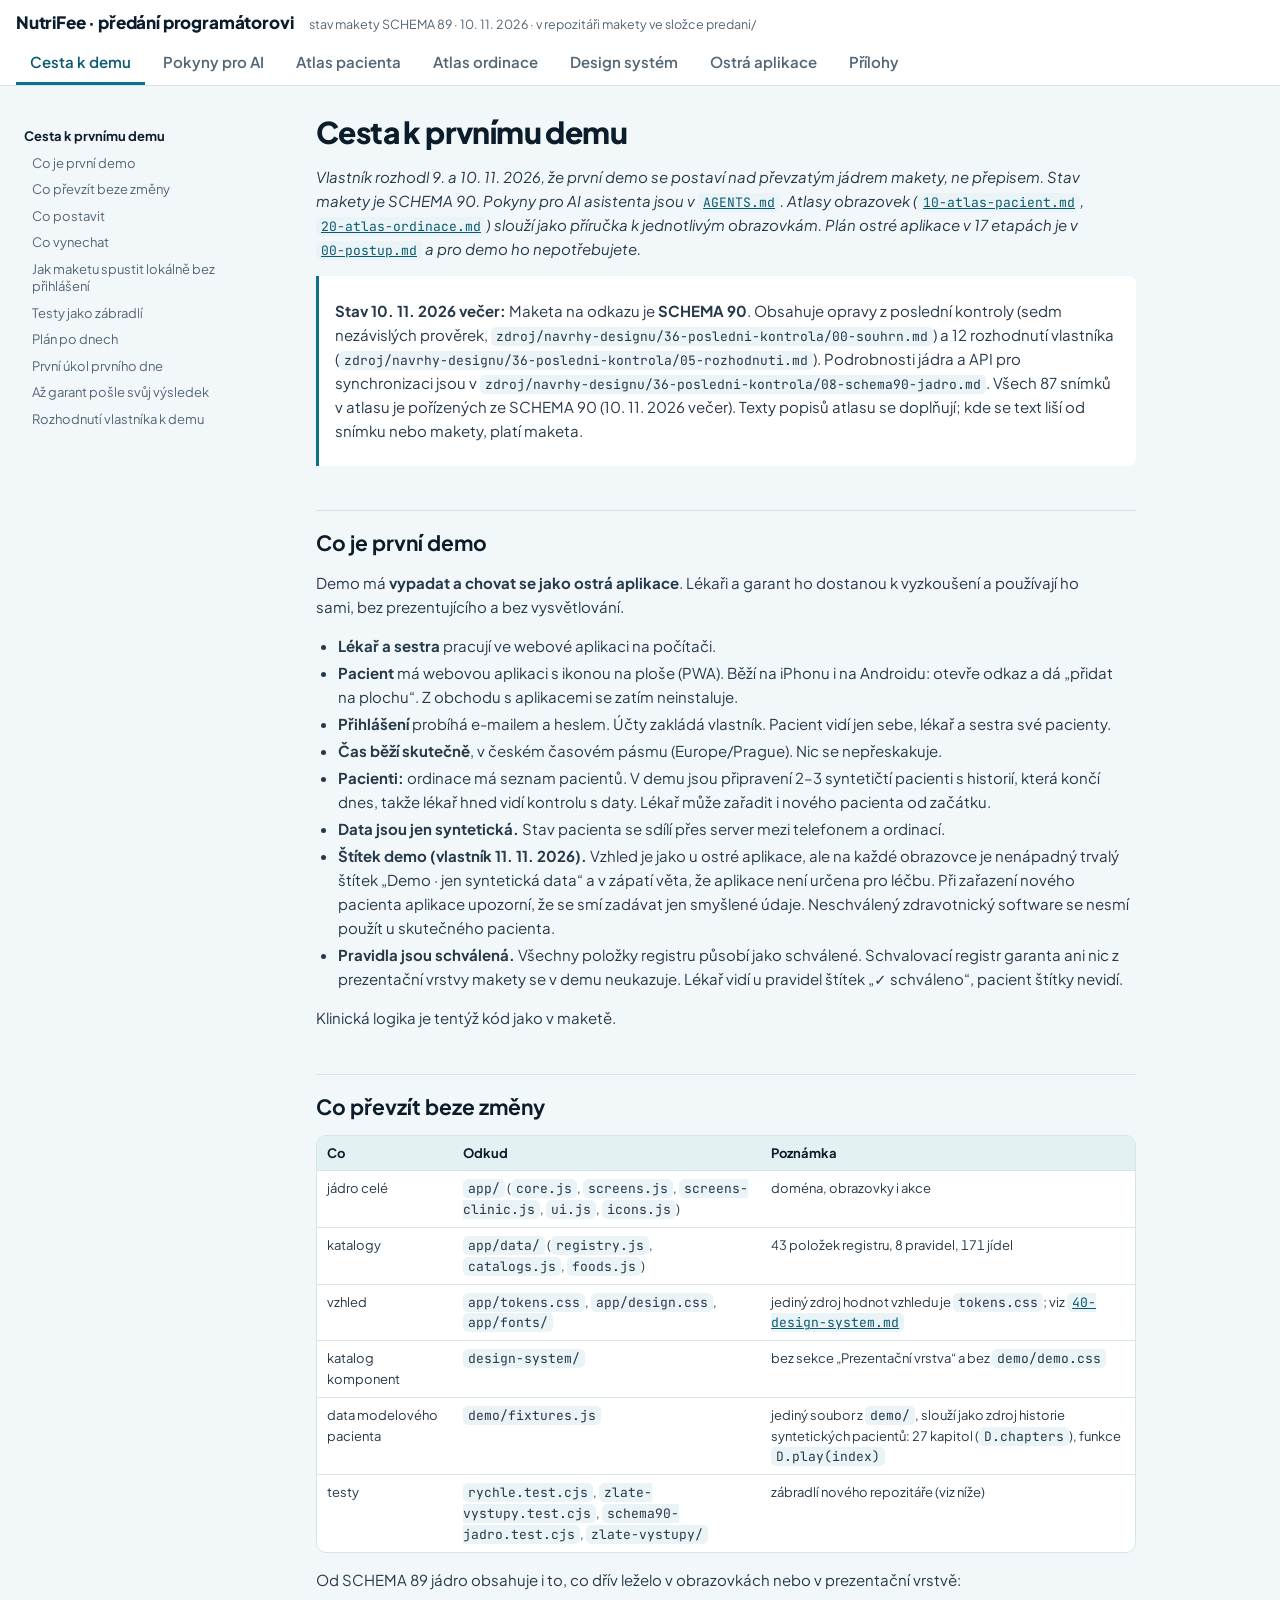
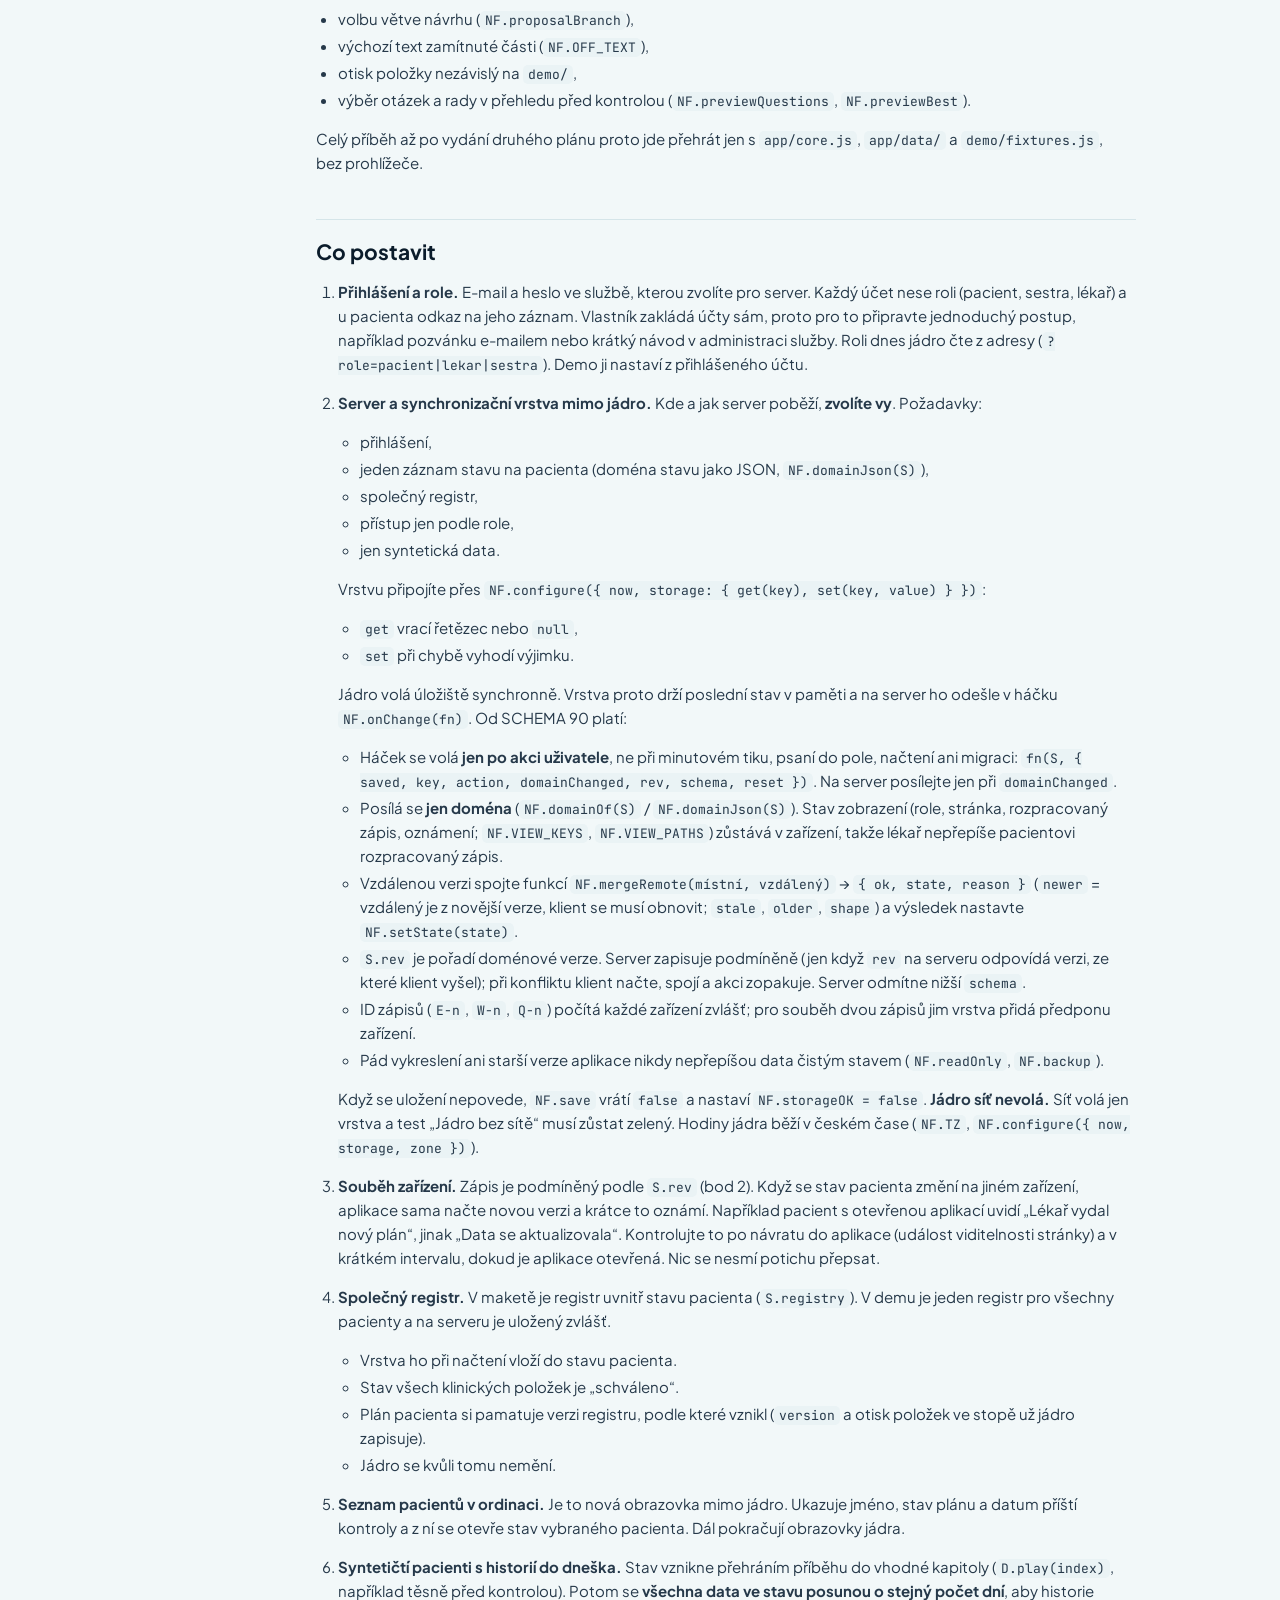
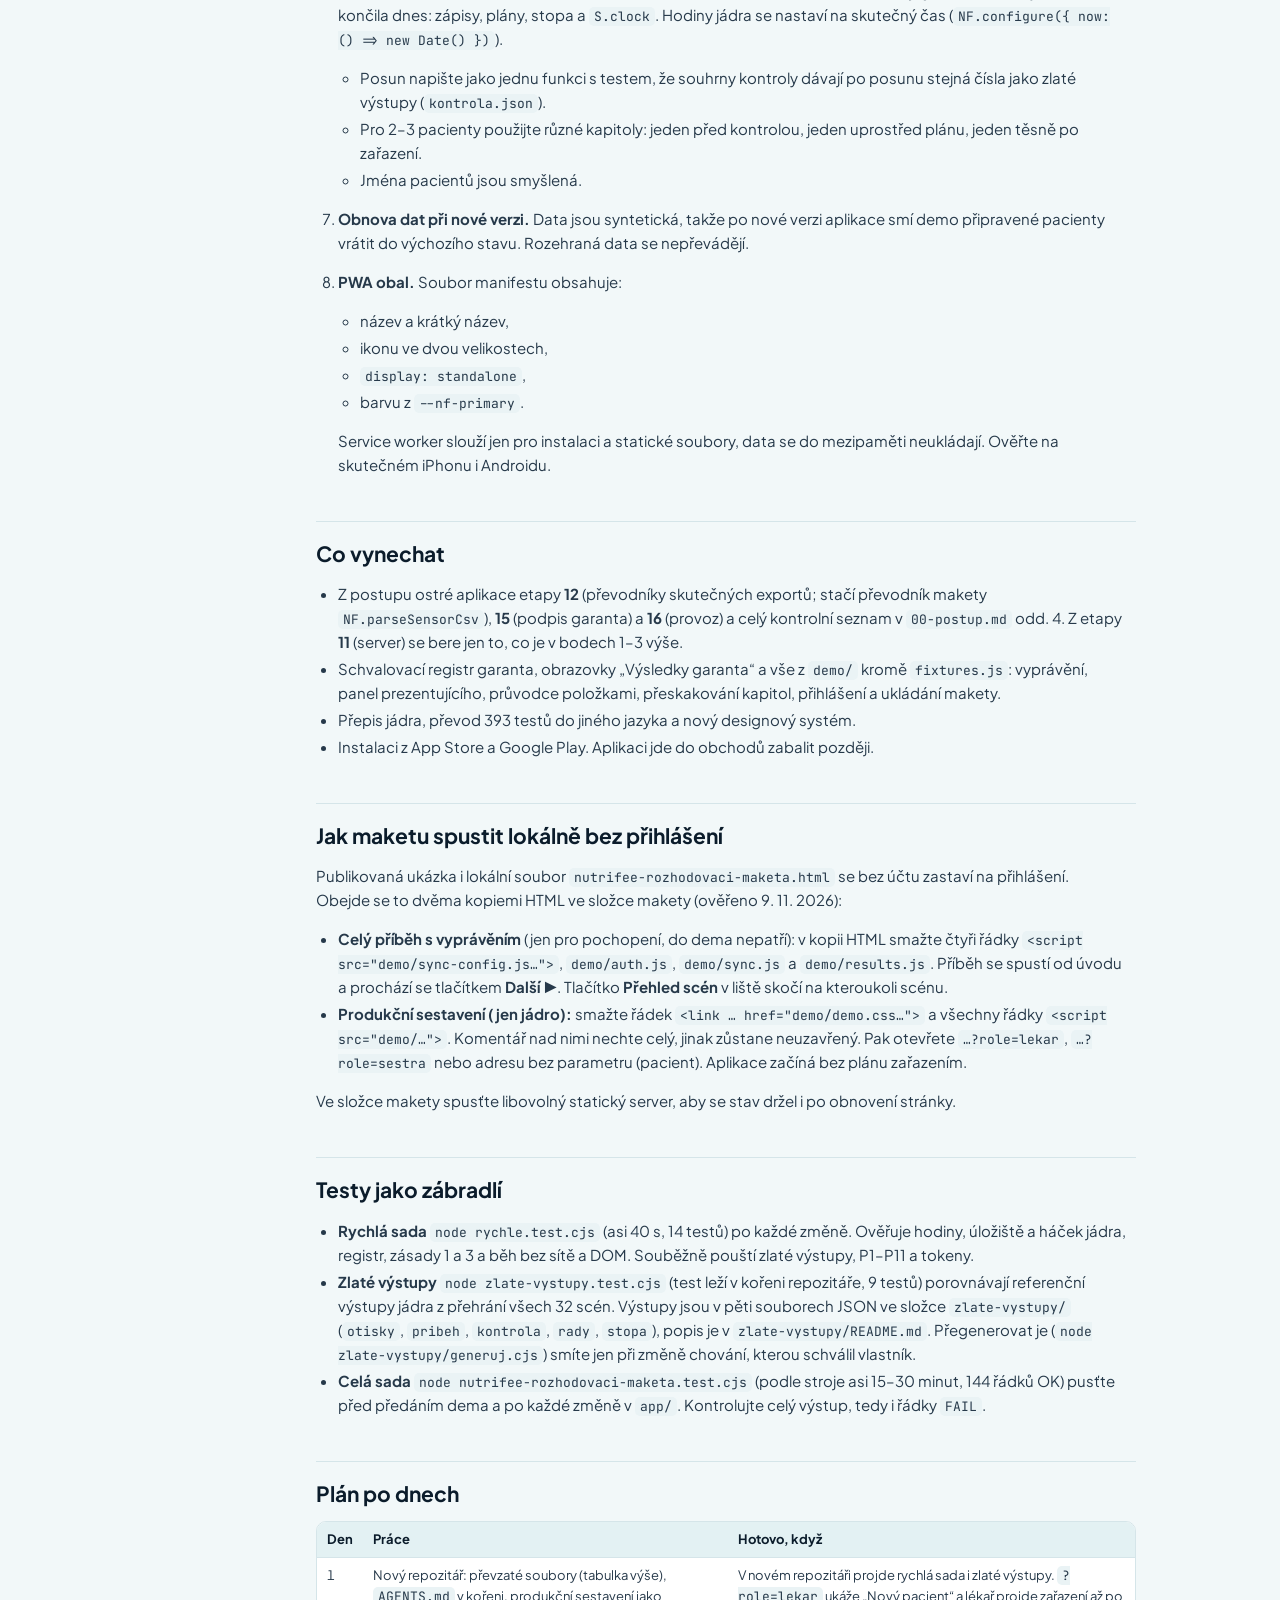
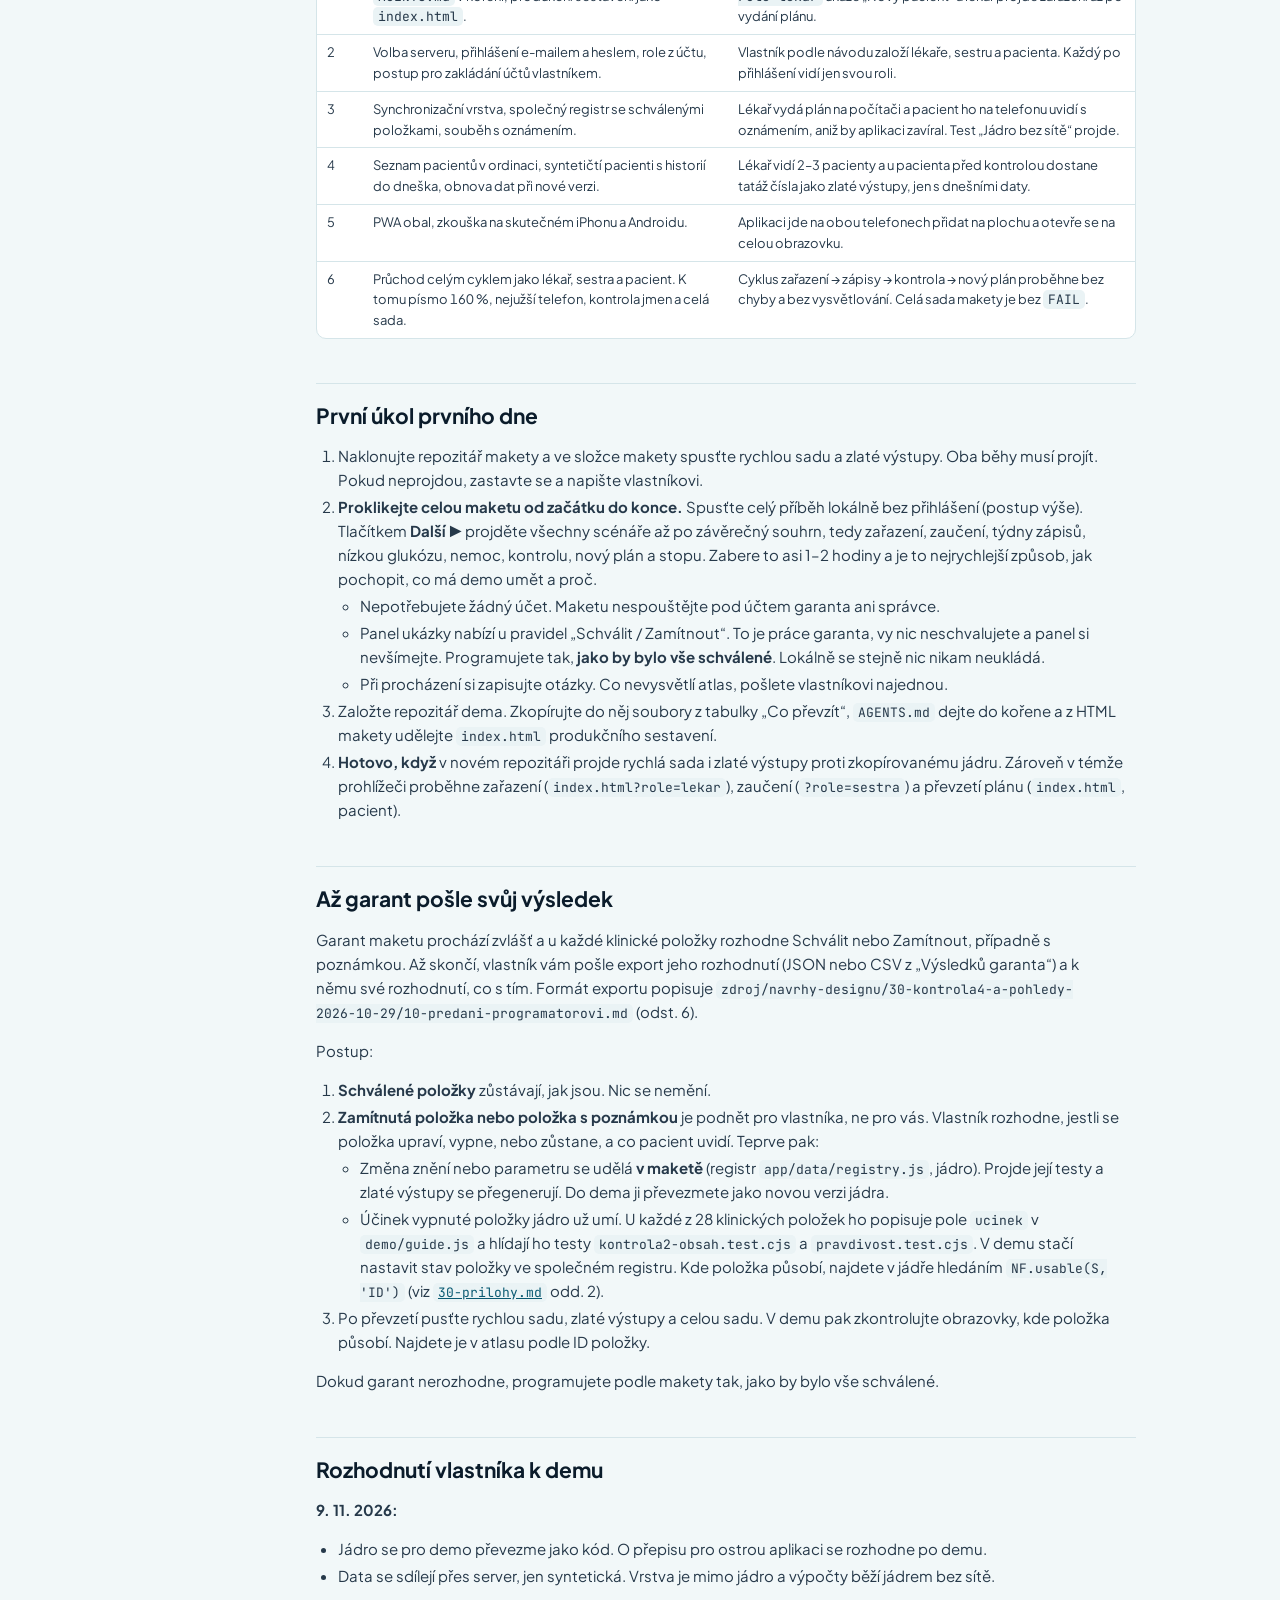
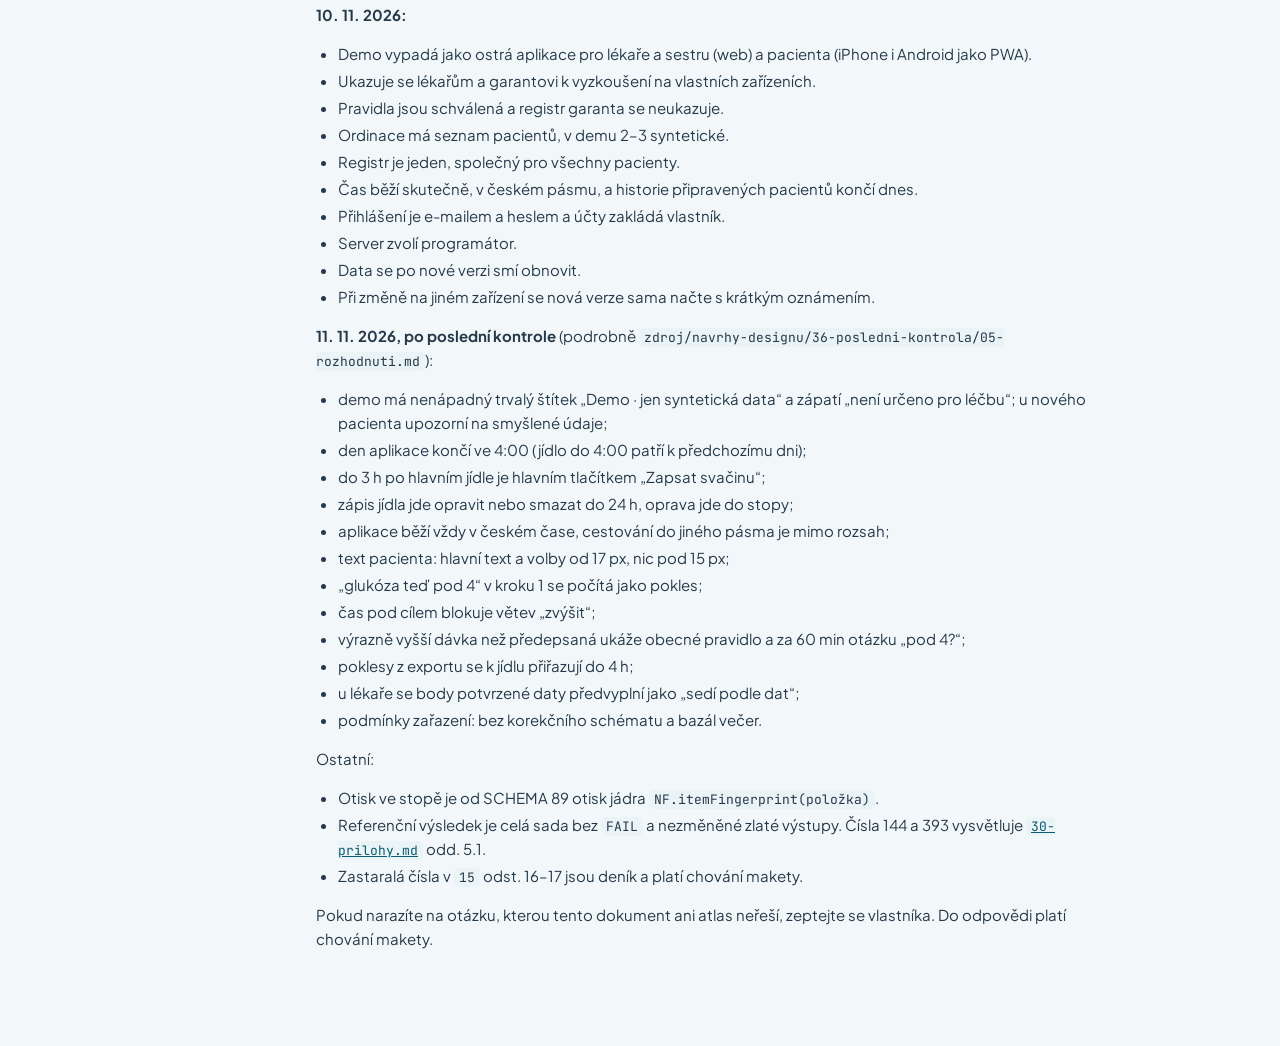
==== commit e385118e: "Předání: všech 87 snímků obrazovek ze SCHEMA 90 Co-Authored-By: Claude Opus 5.5 <noreply@anthropic.c" ====
--- a/predani/index.html
+++ b/predani/index.html
@@ -89,7 +89,7 @@
   <aside class="side"><nav class="toc" data-for="demo" hidden><a class="l1" href="#demo-cesta-k-prvnimu-demu">Cesta k prvnímu demu</a><a class="l2" href="#demo-co-je-prvni-demo">Co je první demo</a><a class="l2" href="#demo-co-prevzit-beze-zmeny">Co převzít beze změny</a><a class="l2" href="#demo-co-postavit">Co postavit</a><a class="l2" href="#demo-co-vynechat">Co vynechat</a><a class="l2" href="#demo-jak-maketu-spustit-lokalne-bez-prihlaseni">Jak maketu spustit lokálně bez přihlášení</a><a class="l2" href="#demo-testy-jako-zabradli">Testy jako zábradlí</a><a class="l2" href="#demo-plan-po-dnech">Plán po dnech</a><a class="l2" href="#demo-prvni-ukol-prvniho-dne">První úkol prvního dne</a><a class="l2" href="#demo-az-garant-posle-svuj-vysledek">Až garant pošle svůj výsledek</a><a class="l2" href="#demo-rozhodnuti-vlastnika-k-demu">Rozhodnutí vlastníka k demu</a></nav><nav class="toc" data-for="agents" hidden><a class="l1" href="#agents-nutrifee-demo-pokyny-pro-ai-asistenta">NutriFee demo – pokyny pro AI asistenta</a><a class="l2" href="#agents-co-je-tento-repozitar">Co je tento repozitář</a><a class="l2" href="#agents-neporusitelne-zasady-plne-zneni-v-15-odst-2">Neporušitelné zásady (plné znění v 15 odst. 2)</a><a class="l2" href="#agents-jadro-app-nemen-stav-nad-nim">Jádro app/ neměň, stav nad ním</a><a class="l2" href="#agents-prikazy">Příkazy</a><a class="l2" href="#agents-obrazovky-pacienta-pravidla-p1-p11-15-odst-15b">Obrazovky pacienta: pravidla P1–P11 (15 odst. 15b)</a><a class="l2" href="#agents-co-se-nesmi-vracet-vytah-z-predani-30-prilohy-md-odd-4">Co se nesmí vracet (výtah z predani/30-prilohy.md odd. 4)</a><a class="l2" href="#agents-data-a-bezpecnost">Data a bezpečnost</a><a class="l2" href="#agents-jak-pracovat-male-ukoly-po-obrazovkach">Jak pracovat: malé úkoly po obrazovkách</a></nav><nav class="toc" data-for="pacient" hidden><a class="l1" href="#pacient-atlas-obrazovek-aplikace-pacienta-schema-89">Atlas obrazovek aplikace pacienta (SCHEMA 89)</a><a class="l2" href="#pacient-jak-cist-tento-atlas">Jak číst tento atlas</a><a class="l2" href="#pacient-jak-je-aplikace-pacienta-postavena">Jak je aplikace pacienta postavená</a><a class="l1" href="#pacient-a-prevzeti-planu-prvni-spusteni">A. Převzetí plánu (první spuštění)</a><a class="l2" href="#pacient-p01-prevzeti-1-6-co-chceme-do-kontroly">P01 · Převzetí 1/6 – Co chceme do kontroly</a><a class="l2" href="#pacient-p02-prevzeti-2-6-vase-davky-inzulinu">P02 · Převzetí 2/6 – Vaše dávky inzulinu</a><a class="l2" href="#pacient-p03-prevzeti-3-6-vase-navyky">P03 · Převzetí 3/6 – Vaše návyky</a><a class="l2" href="#pacient-p04-prevzeti-4-6-jak-to-funguje">P04 · Převzetí 4/6 – Jak to funguje</a><a class="l2" href="#pacient-p05-prevzeti-5-6-co-nedelame">P05 · Převzetí 5/6 – Co neděláme</a><a class="l2" href="#pacient-p06-prevzeti-6-6-kontrolni-otazka">P06 · Převzetí 6/6 – Kontrolní otázka</a><a class="l2" href="#pacient-p07-prevzeti-bez-dokonceneho-zauceni">P07 · Převzetí bez dokončeného zaučení</a><a class="l1" href="#pacient-b-dnes">B. Dnes</a><a class="l2" href="#pacient-p08-dnes-prvni-den-po-prevzeti">P08 · Dnes – první den po převzetí</a><a class="l2" href="#pacient-p09-dnes-dalsi-jidlo-po-snidani">P09 · Dnes – další jídlo po snídani</a><a class="l2" href="#pacient-p10-dnes-opravit-inzulin">P10 · Dnes – Opravit inzulin</a><a class="l2" href="#pacient-p11-dnes-zmeskane-jidlo-novinka-a-vcera-chybi">P11 · Dnes – zmeškané jídlo, novinka a „Včera chybí“</a><a class="l2" href="#pacient-p12-dnes-vynechane-jidlo-otazka-na-inzulin">P12 · Dnes – vynechané jídlo: otázka na inzulin</a><a class="l2" href="#pacient-p13-dnes-tydenni-shrnuti-vas-tyden">P13 · Dnes – týdenní shrnutí „Váš týden“</a><a class="l2" href="#pacient-p14-dnes-jak-to-dopadlo-s-otazkou-pri-rozchodu">P14 · Dnes – Jak to dopadlo (s otázkou při rozchodu)</a><a class="l2" href="#pacient-p15-dnes-mene-jidla-nez-obvykle">P15 · Dnes – Méně jídla než obvykle</a><a class="l2" href="#pacient-p16-dnes-otazka-klesla-glukoza-pod-4">P16 · Dnes – otázka „Klesla glukóza pod 4?“</a><a class="l2" href="#pacient-p17-dnes-pokles-pod-4-je-zapsany">P17 · Dnes – Pokles pod 4 je zapsaný</a><a class="l2" href="#pacient-p18-dnes-opakovane-poklesy">P18 · Dnes – opakované poklesy</a><a class="l2" href="#pacient-p19-dnes-rezim-nemoci">P19 · Dnes – režim nemoci</a><a class="l2" href="#pacient-p20-dnes-nemoc-uz-je-vam-lepe">P20 · Dnes – nemoc, „Už je vám lépe?“</a><a class="l2" href="#pacient-p21-dnes-pred-kontrolou-pripominka-exportu-a-jak-na-to">P21 · Dnes – před kontrolou, připomínka exportu a „Jak na to“</a><a class="l2" href="#pacient-p22-dnes-cas-na-bazal">P22 · Dnes – Čas na bazál</a><a class="l2" href="#pacient-p23-dnes-dnesni-jidla-jsou-zapsana">P23 · Dnes – dnešní jídla jsou zapsaná</a><a class="l2" href="#pacient-p24-dnes-inzulin-ceka-na-potvrzeni">P24 · Dnes – inzulin čeká na potvrzení</a><a class="l2" href="#pacient-p25-dnes-jina-davka-nez-v-planu">P25 · Dnes – Jiná dávka než v plánu</a><a class="l1" href="#pacient-c-zapis-jidla-krok-1">C. Zápis jídla – krok 1</a><a class="l2" href="#pacient-p26-krok-1-je-inzulin-uz-pichnuty">P26 · Krok 1 – Je inzulin už píchnutý?</a><a class="l2" href="#pacient-p27-krok-1-ano-jinak">P27 · Krok 1 – Ano, jinak</a><a class="l2" href="#pacient-p28-krok-1-nevim">P28 · Krok 1 – Nevím</a><a class="l2" href="#pacient-p29-krok-1-kolik-ukazuje-senzor-ted">P29 · Krok 1 – Kolik ukazuje senzor teď?</a><a class="l2" href="#pacient-p30-krok-1-glukoza-pod-4">P30 · Krok 1 – glukóza pod 4</a><a class="l2" href="#pacient-p31-krok-1-glukoza-nad-15">P31 · Krok 1 – glukóza nad 15</a><a class="l2" href="#pacient-p32-krok-1-nejvyssi-hodnota-po-minulem-jidle">P32 · Krok 1 – nejvyšší hodnota po minulém jídle</a><a class="l2" href="#pacient-p33-krok-1-pokles-po-minulem-jidle">P33 · Krok 1 – pokles po minulém jídle</a><a class="l2" href="#pacient-p34-krok-1-nocni-pokles-u-snidane">P34 · Krok 1 – noční pokles u snídaně</a><a class="l1" href="#pacient-d-zpetny-zapis-krok-1">D. Zpětný zápis – krok 1</a><a class="l2" href="#pacient-p35-zpetne-byl-inzulin">P35 · Zpětně – Byl inzulin?</a><a class="l2" href="#pacient-p36-zpetne-v-kolik-bylo-jidlo">P36 · Zpětně – V kolik bylo jídlo?</a><a class="l2" href="#pacient-p37-zpetne-glukoza-pri-jidle">P37 · Zpětně – glukóza při jídle</a><a class="l2" href="#pacient-p38-zpetne-nejvyssi-po-jidle-nad-15">P38 · Zpětně – nejvyšší po jídle nad 15</a><a class="l1" href="#pacient-e-zapis-jidla-krok-2">E. Zápis jídla – krok 2</a><a class="l2" href="#pacient-p39-krok-2-co-budete-jist-a-porce">P39 · Krok 2 – co budete jíst a porce</a><a class="l2" href="#pacient-p40-krok-2-nove-jidlo-jen-nazvem">P40 · Krok 2 – nové jídlo jen názvem</a><a class="l2" href="#pacient-p41-krok-2-svacina">P41 · Krok 2 – svačina</a><a class="l1" href="#pacient-f-zapis-jidla-krok-3">F. Zápis jídla – krok 3</a><a class="l2" href="#pacient-p42-krok-3-nezname-jidlo-prvni-zapis">P42 · Krok 3 – neznámé jídlo (první zápis)</a><a class="l2" href="#pacient-p43-krok-3-pred-pichnutim-porce-zpet-k-obvykle-doplnek-a-pro">P43 · Krok 3 – před píchnutím: porce zpět k obvyklé, doplněk a procházka</a><a class="l2" href="#pacient-p44-krok-3-po-pichnuti">P44 · Krok 3 – po píchnutí</a><a class="l2" href="#pacient-p45-krok-3-mensi-porce-po-pichnuti">P45 · Krok 3 – menší porce po píchnutí</a><a class="l2" href="#pacient-p46-krok-3-glukoza-pod-4-pred-jidlem">P46 · Krok 3 – glukóza pod 4 před jídlem</a><a class="l2" href="#pacient-p47-krok-3-zpetny-zapis">P47 · Krok 3 – zpětný zápis</a><a class="l2" href="#pacient-p48-krok-3-pri-nemoci">P48 · Krok 3 – při nemoci</a><a class="l1" href="#pacient-g-jidla">G. Jídla</a><a class="l2" href="#pacient-p49-vase-jidla">P49 · Vaše jídla</a><a class="l2" href="#pacient-p50-detail-jidla">P50 · Detail jídla</a><a class="l1" href="#pacient-h-muj-plan-co-uvidi-lekar-novy-plan">H. Můj plán, Co uvidí lékař, nový plán</a><a class="l2" href="#pacient-p51-muj-plan">P51 · Můj plán</a><a class="l2" href="#pacient-p52-co-uvidi-lekar-prehled-pred-kontrolou">P52 · Co uvidí lékař (přehled před kontrolou)</a><a class="l2" href="#pacient-p53-novy-plan-co-se-zmenilo">P53 · Nový plán: co se změnilo</a><a class="l1" href="#pacient-i-bezpeci">I. Bezpečí</a><a class="l2" href="#pacient-p54-bezpeci">P54 · Bezpečí</a><a class="l2" href="#pacient-p55-bezpeci-cele-pravidlo">P55 · Bezpečí – celé pravidlo</a><a class="l2" href="#pacient-p56-bezpeci-z-kroku-jidla">P56 · Bezpečí z kroku jídla</a><a class="l2" href="#pacient-p57-napsat-podpore">P57 · Napsat podpoře</a><a class="l1" href="#pacient-stavy-ktere-atlas-neukazuje-snimkem">Stavy, které atlas neukazuje snímkem</a><a class="l1" href="#pacient-rozpory-k-rozhodnuti">Rozpory k rozhodnutí</a><a class="l1" href="#pacient-vyreseno-v-schema-87-a-88">Vyřešeno v SCHEMA 87 a 88</a></nav><nav class="toc" data-for="ordinace" hidden><a class="l1" href="#ordinace-nutrifee-atlas-obrazovek-ordinace-o01-o30">NutriFee – atlas obrazovek ordinace (O01–O30)</a><a class="l2" href="#ordinace-jak-cist-snimky">Jak číst snímky</a><a class="l2" href="#ordinace-1-role-v-ordinaci">1. Role v ordinaci</a><a class="l2" href="#ordinace-2-prubeh-v-ordinaci-krok-za-krokem">2. Průběh v ordinaci krok za krokem</a><a class="l2" href="#ordinace-3-mapa-prechodu">3. Mapa přechodů</a><a class="l2" href="#ordinace-4-registr-polozek-schvalovani-a-stopa">4. Registr položek, schvalování a stopa</a><a class="l2" href="#ordinace-5-spolecne-prvky-ordinace">5. Společné prvky ordinace</a><a class="l2" href="#ordinace-6-obrazovky">6. Obrazovky</a><a class="l2" href="#ordinace-7-rozpory-k-rozhodnuti">7. Rozpory k rozhodnutí</a><a class="l2" href="#ordinace-8-vyreseno-v-schema-87">8. Vyřešeno v SCHEMA 87</a></nav><nav class="toc" data-for="design" hidden><a class="l1" href="#design-priloha-designovy-system">Příloha: designový systém</a><a class="l2" href="#design-1-co-se-prenasi-a-jak">1. Co se přenáší a jak</a><a class="l2" href="#design-2-kategorie-tokenu">2. Kategorie tokenů</a><a class="l2" href="#design-3-typograficka-stupnice">3. Typografická stupnice</a><a class="l2" href="#design-4-odstupy-zaobleni-a-cile-dotyku">4. Odstupy, zaoblení a cíle dotyku</a><a class="l2" href="#design-5-barevne-role-a-kontrasty">5. Barevné role a kontrasty</a><a class="l2" href="#design-6-komponenty-v-katalogu">6. Komponenty v katalogu</a><a class="l2" href="#design-7-jak-otevrit-katalog-a-inspektor">7. Jak otevřít katalog a inspektor</a><a class="l2" href="#design-8-co-z-katalogu-neprenaset">8. Co z katalogu nepřenášet</a></nav><nav class="toc" data-for="postup" hidden><a class="l1" href="#postup-nutrifee-predani-programatorovi-jak-postupovat">NutriFee – předání programátorovi: jak postupovat</a><a class="l2" href="#postup-1-uvod">1. Úvod</a><a class="l2" href="#postup-2-architektura-ciloveho-stavu">2. Architektura cílového stavu</a><a class="l2" href="#postup-3-posloupnost-etap">3. Posloupnost etap</a><a class="l2" href="#postup-4-kontrolni-seznam-pred-ostrym-provozem">4. Kontrolní seznam před ostrým provozem</a><a class="l2" href="#postup-5-rozpory-k-rozhodnuti">5. Rozpory k rozhodnutí</a><a class="l2" href="#postup-6-vyreseno-v-schema-87-a-88">6. Vyřešeno v SCHEMA 87 a 88</a></nav><nav class="toc" data-for="prilohy" hidden><a class="l1" href="#prilohy-nutrifee-predani-programatorovi-prilohy">NutriFee – předání programátorovi: přílohy</a><a class="l2" href="#prilohy-1-slovnik-pojmu">1. Slovník pojmů</a><a class="l2" href="#prilohy-2-registr-polozek">2. Registr položek</a><a class="l2" href="#prilohy-3-katalogy">3. Katalogy</a><a class="l2" href="#prilohy-4-co-se-nesmi-vracet">4. Co se nesmí vracet</a><a class="l2" href="#prilohy-5-testy-jako-specifikace">5. Testy jako specifikace</a></nav></aside>
   <main><article class="doc" id="demo" data-tab="demo" hidden><h1 id="demo-cesta-k-prvnimu-demu">Cesta k prvnímu demu</h1><p><em>Vlastník rozhodl 9. a 10. 11. 2026, že první demo se postaví nad převzatým jádrem makety, ne přepisem. Stav makety je SCHEMA 90. Pokyny pro AI asistenta jsou v <a href="#agents"><code>AGENTS.md</code></a>. Atlasy obrazovek (<a href="#pacient"><code>10-atlas-pacient.md</code></a>, <a href="#ordinace"><code>20-atlas-ordinace.md</code></a>) slouží jako příručka k jednotlivým obrazovkám. Plán ostré aplikace v 17 etapách je v <a href="#postup"><code>00-postup.md</code></a> a pro demo ho nepotřebujete.</em></p>
 <blockquote>
-<p><strong>Stav 10. 11. 2026 večer:</strong> Maketa na odkazu je <strong>SCHEMA 90</strong>. Obsahuje opravy z poslední kontroly (sedm nezávislých prověrek, <code>zdroj/navrhy-designu/36-posledni-kontrola/00-souhrn.md</code>) a 12 rozhodnutí vlastníka (<code>zdroj/navrhy-designu/36-posledni-kontrola/05-rozhodnuti.md</code>). Podrobnosti jádra a API pro synchronizaci jsou v <code>zdroj/navrhy-designu/36-posledni-kontrola/08-schema90-jadro.md</code>. Atlas obrazovek a snímky se doplňují podle SCHEMA 90; kde se snímek liší od makety, platí maketa.</p>
+<p><strong>Stav 10. 11. 2026 večer:</strong> Maketa na odkazu je <strong>SCHEMA 90</strong>. Obsahuje opravy z poslední kontroly (sedm nezávislých prověrek, <code>zdroj/navrhy-designu/36-posledni-kontrola/00-souhrn.md</code>) a 12 rozhodnutí vlastníka (<code>zdroj/navrhy-designu/36-posledni-kontrola/05-rozhodnuti.md</code>). Podrobnosti jádra a API pro synchronizaci jsou v <code>zdroj/navrhy-designu/36-posledni-kontrola/08-schema90-jadro.md</code>. Všech 87 snímků v atlasu je pořízených ze SCHEMA 90 (10. 11. 2026 večer). Texty popisů atlasu se doplňují; kde se text liší od snímku nebo makety, platí maketa.</p>
 </blockquote>
 <h2 id="demo-co-je-prvni-demo">Co je první demo</h2><p>Demo má <strong>vypadat a chovat se jako ostrá aplikace</strong>. Lékaři a garant ho dostanou k vyzkoušení a používají ho sami, bez prezentujícího a bez vysvětlování.</p>
 <ul>
@@ -388,7 +388,10 @@
 <li>Hotovo je, když: obrazovka odpovídá snímku a atlasu, rychlá sada a zlaté výstupy projdou, P1–P11 platí i při písmu 160 % a na telefonu široké 360 px.</li>
 <li>Na konci úkolu napiš, co se změnilo, co jsi ověřil a co ne.</li>
 </ul>
-</article><article class="doc" id="pacient" data-tab="pacient" hidden><h1 id="pacient-atlas-obrazovek-aplikace-pacienta-schema-89">Atlas obrazovek aplikace pacienta (SCHEMA 89)</h1><p><em>Část předávacího dokumentu pro programátora (první demo i ostrá aplikace). Stav makety: <code>maketa-rozhodovaci/</code>, <code>NF.SCHEMA = 89</code> (obrazovky pacienta se od SCHEMA 87 viditelně nezměnily; SCHEMA 89 jen přesunula výběr otázek v přehledu před kontrolou do jádra, <code>NF.previewQuestions</code> a <code>NF.previewBest</code>, texty a pořadí zůstaly). Zdroj pravdy je <code>15-ZDROJ-PRAVDY-MAKETA.md</code> a při rozporu chování makety; rozpory, které jsme při psaní atlasu našli, jsou na konci v oddílu „Rozpory k rozhodnutí“. Ordinace (lékař, sestra, registr) a postup programování jsou v samostatných částech předání.</em></p>
+</article><article class="doc" id="pacient" data-tab="pacient" hidden><h1 id="pacient-atlas-obrazovek-aplikace-pacienta-schema-89">Atlas obrazovek aplikace pacienta (SCHEMA 89)</h1><blockquote>
+<p><strong>10. 11. 2026 večer:</strong> snímky v tomto atlasu jsou pořízené ze SCHEMA 90. Popisy se doplňují podle SCHEMA 90 (souhrn změn v <code>01-cesta-k-demu.md</code> a <code>zdroj/navrhy-designu/36-posledni-kontrola/</code>); kde se text liší od snímku nebo makety, platí maketa.</p>
+</blockquote>
+<p><em>Část předávacího dokumentu pro programátora (první demo i ostrá aplikace). Stav makety: <code>maketa-rozhodovaci/</code>, <code>NF.SCHEMA = 89</code> (obrazovky pacienta se od SCHEMA 87 viditelně nezměnily; SCHEMA 89 jen přesunula výběr otázek v přehledu před kontrolou do jádra, <code>NF.previewQuestions</code> a <code>NF.previewBest</code>, texty a pořadí zůstaly). Zdroj pravdy je <code>15-ZDROJ-PRAVDY-MAKETA.md</code> a při rozporu chování makety; rozpory, které jsme při psaní atlasu našli, jsou na konci v oddílu „Rozpory k rozhodnutí“. Ordinace (lékař, sestra, registr) a postup programování jsou v samostatných částech předání.</em></p>
 <p>Snímky jsou pořízené z makety v šířce 390 px (mobilní emulace), jen samotná obrazovka aplikace: bez lišty ukázky, panelu prezentujícího, štítků schvalování, štítku DEMO a bez vysvětlivek ukázky. Slot <code>NF.slots.patientTag</code> byl při snímání vypnutý, takže obrazovka vypadá tak, jak ji vykreslí jádro bez prezentační vrstvy (<code>demo/</code>). Lišta záložek je na snímku pod obsahem, v aplikaci je přichycená ke spodnímu okraji displeje. Data na snímcích jsou syntetická (modelový pacient z příběhu ukázky). Snímky P10, P22, P27 a P46 jsou pořízené znovu ve SCHEMA 87 (posuvník jednotek, „jiný čas“, krok 3 při glukóze pod 4); ostatní obrazovky se ve SCHEMA 87 viditelně nezměnily, nové snímání dalo shodné obrázky.</p>
 <h2 id="pacient-jak-cist-tento-atlas">Jak číst tento atlas</h2><p>Každá obrazovka má identifikátor (P01–P57), snímek a devět oddílů:</p>
 <ul>
@@ -1295,7 +1298,10 @@
 <li><strong>R8 – Název testu:</strong> „Učení: známé od 4 započítaných (R-REAKCE minKnown)…“; věta prázdného stavu Jídel zůstává.</li>
 <li><strong>R9 – Krok 3 při glukóze pod 4 a „Ještě ne“:</strong> hlavní tlačítko „Uložit, inzulin zatím ne“, píchnutí jen vedlejší volbou (P46, <code>15</code> odst. 7.3).</li>
 </ul>
-</article><article class="doc" id="ordinace" data-tab="ordinace" hidden><h1 id="ordinace-nutrifee-atlas-obrazovek-ordinace-o01-o30">NutriFee – atlas obrazovek ordinace (O01–O30)</h1><p><em>Stav makety SCHEMA 89 (9. 11. 2026). Patří k předání spolu s postupem programování (<code>00-postup.md</code>), atlasem aplikace pacienta (<code>10-atlas-pacient.md</code>) a přílohami (<code>30-prilohy.md</code>). Zdrojem pravdy je <code>15-ZDROJ-PRAVDY-MAKETA.md</code> a při rozporu chování makety (<code>maketa-rozhodovaci/</code>). Cesty ke kódu jsou uvedené vůči složce makety. Funkce <code>NF.xxx</code> jsou v <code>app/core.js</code>, vykreslení <code>V.xxx</code> v <code>app/screens-clinic.js</code> (ordinace) a <code>app/screens.js</code> (společné prvky), akce v <code>app/ui.js</code>.</em></p>
+</article><article class="doc" id="ordinace" data-tab="ordinace" hidden><h1 id="ordinace-nutrifee-atlas-obrazovek-ordinace-o01-o30">NutriFee – atlas obrazovek ordinace (O01–O30)</h1><blockquote>
+<p><strong>10. 11. 2026 večer:</strong> snímky v tomto atlasu jsou pořízené ze SCHEMA 90. Popisy se doplňují podle SCHEMA 90 (souhrn změn v <code>01-cesta-k-demu.md</code> a <code>zdroj/navrhy-designu/36-posledni-kontrola/</code>); kde se text liší od snímku nebo makety, platí maketa.</p>
+</blockquote>
+<p><em>Stav makety SCHEMA 89 (9. 11. 2026). Patří k předání spolu s postupem programování (<code>00-postup.md</code>), atlasem aplikace pacienta (<code>10-atlas-pacient.md</code>) a přílohami (<code>30-prilohy.md</code>). Zdrojem pravdy je <code>15-ZDROJ-PRAVDY-MAKETA.md</code> a při rozporu chování makety (<code>maketa-rozhodovaci/</code>). Cesty ke kódu jsou uvedené vůči složce makety. Funkce <code>NF.xxx</code> jsou v <code>app/core.js</code>, vykreslení <code>V.xxx</code> v <code>app/screens-clinic.js</code> (ordinace) a <code>app/screens.js</code> (společné prvky), akce v <code>app/ui.js</code>.</em></p>
 <p>Atlas popisuje všechno, co se v ordinaci zobrazuje: zařazení a první plán, zaučení u sestry, práci sestry na kontrole (otázky, hmotnost, HbA1c, nahrání exportu ze senzoru), čtyři kroky kontroly s návrhovými kartami „posoudit dávku“, vydání a předání plánu, schvalovací registr a stopu. Aplikaci pacienta popisuje <code>10-atlas-pacient.md</code>; tady se objevuje jen jako náhled telefonu.</p>
 <hr>
 <h2 id="ordinace-jak-cist-snimky">Jak číst snímky</h2><ul>
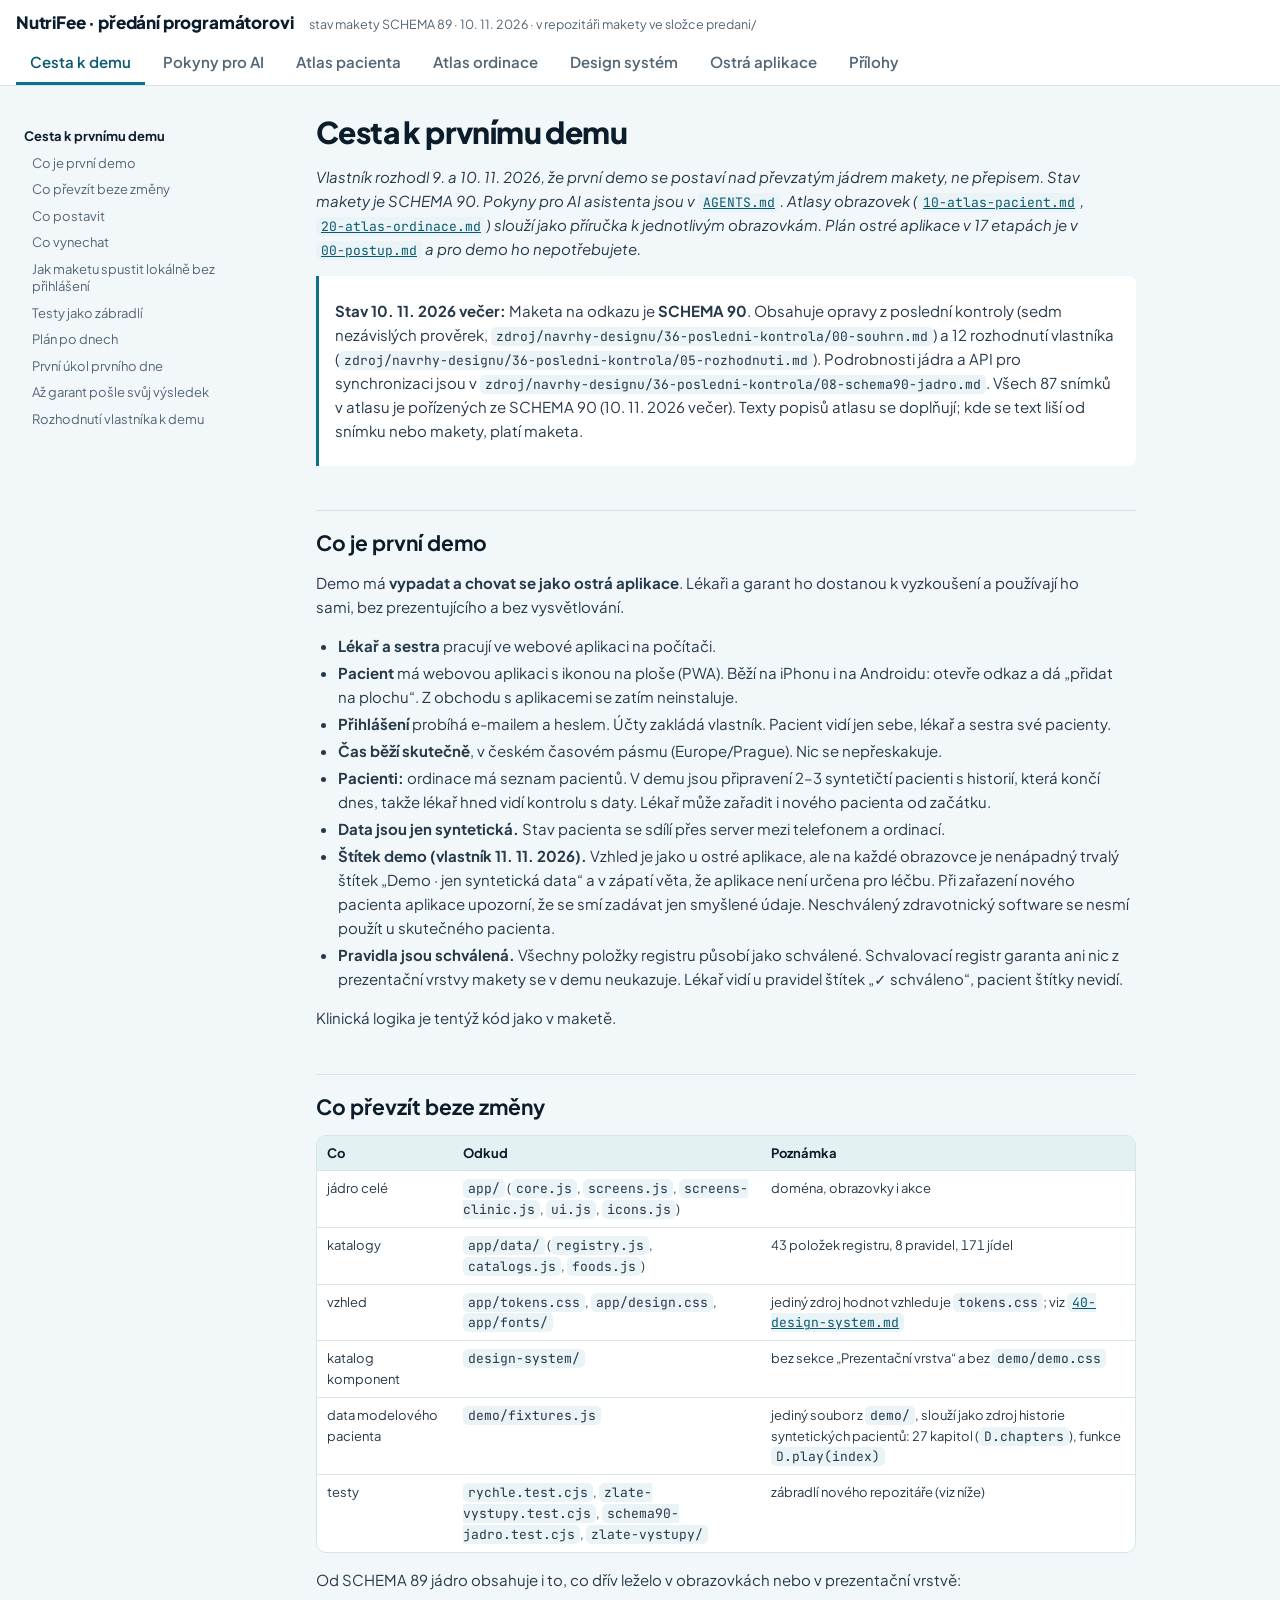
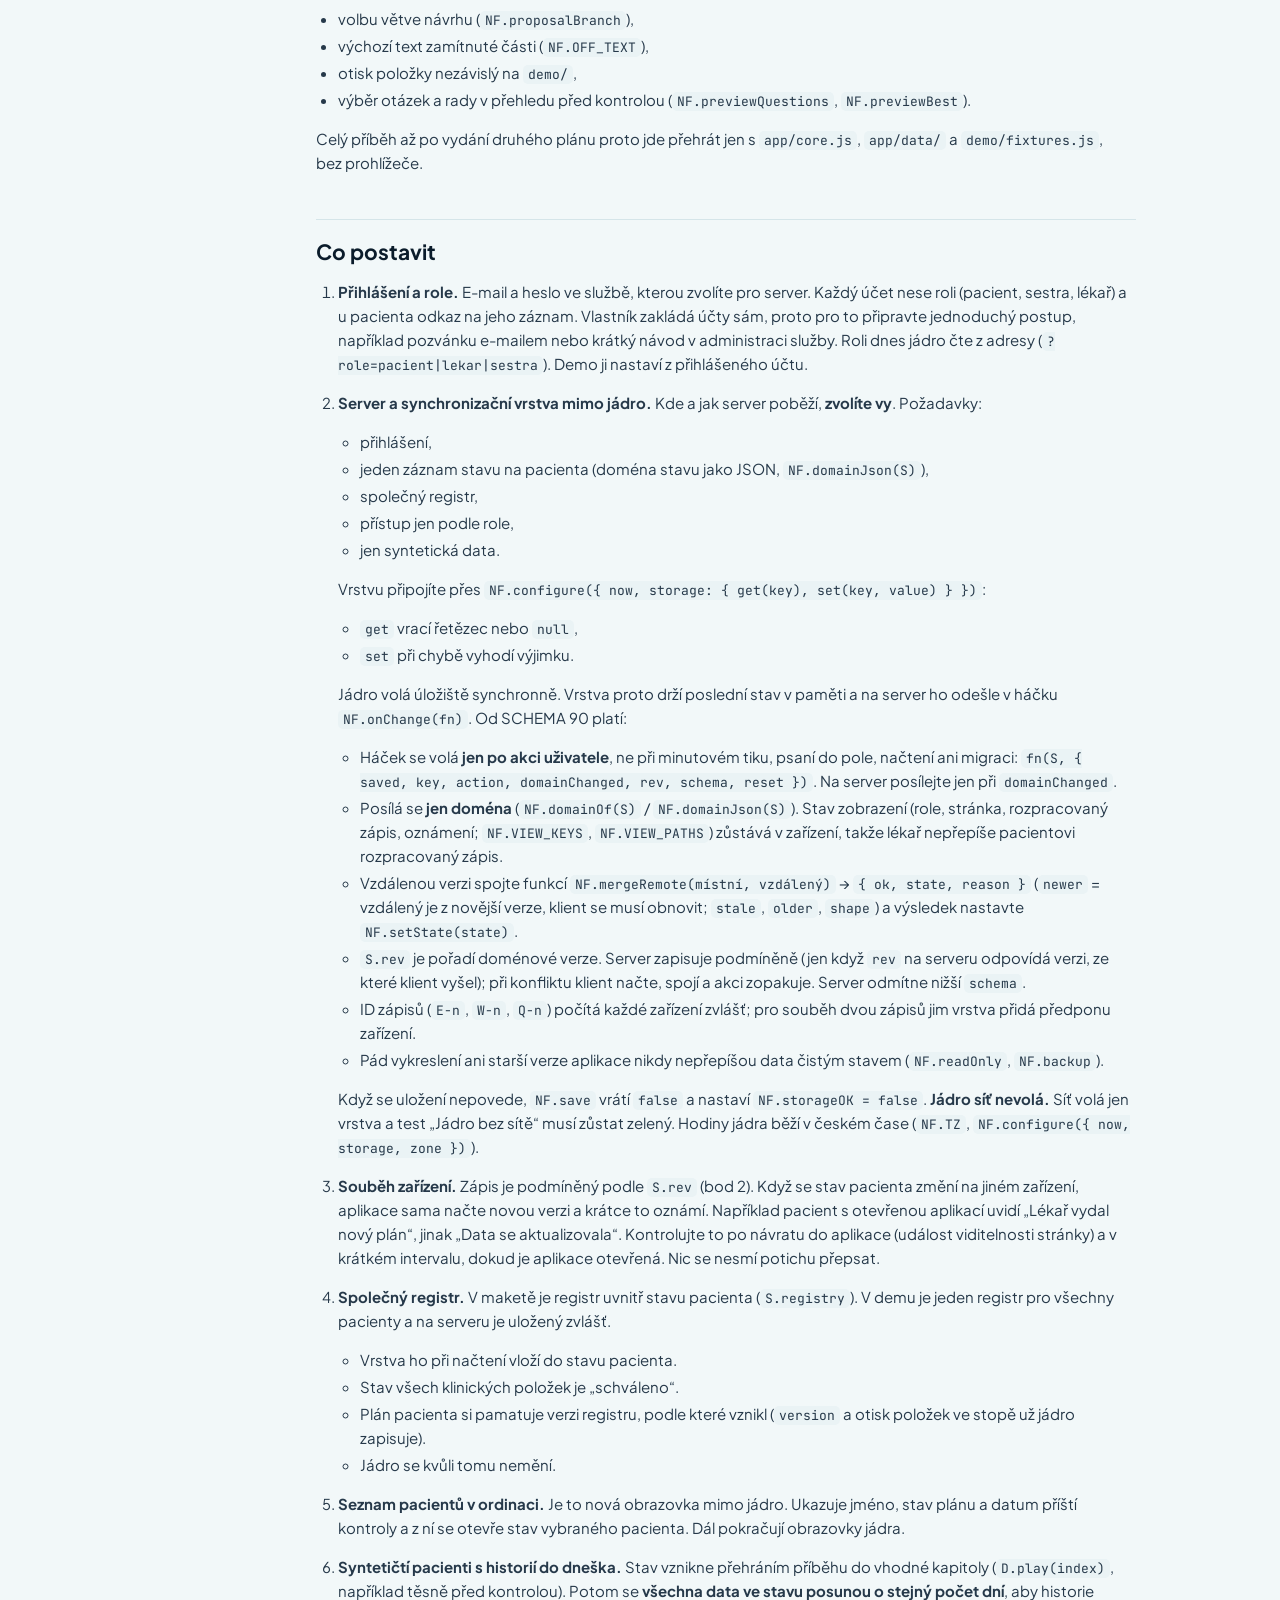
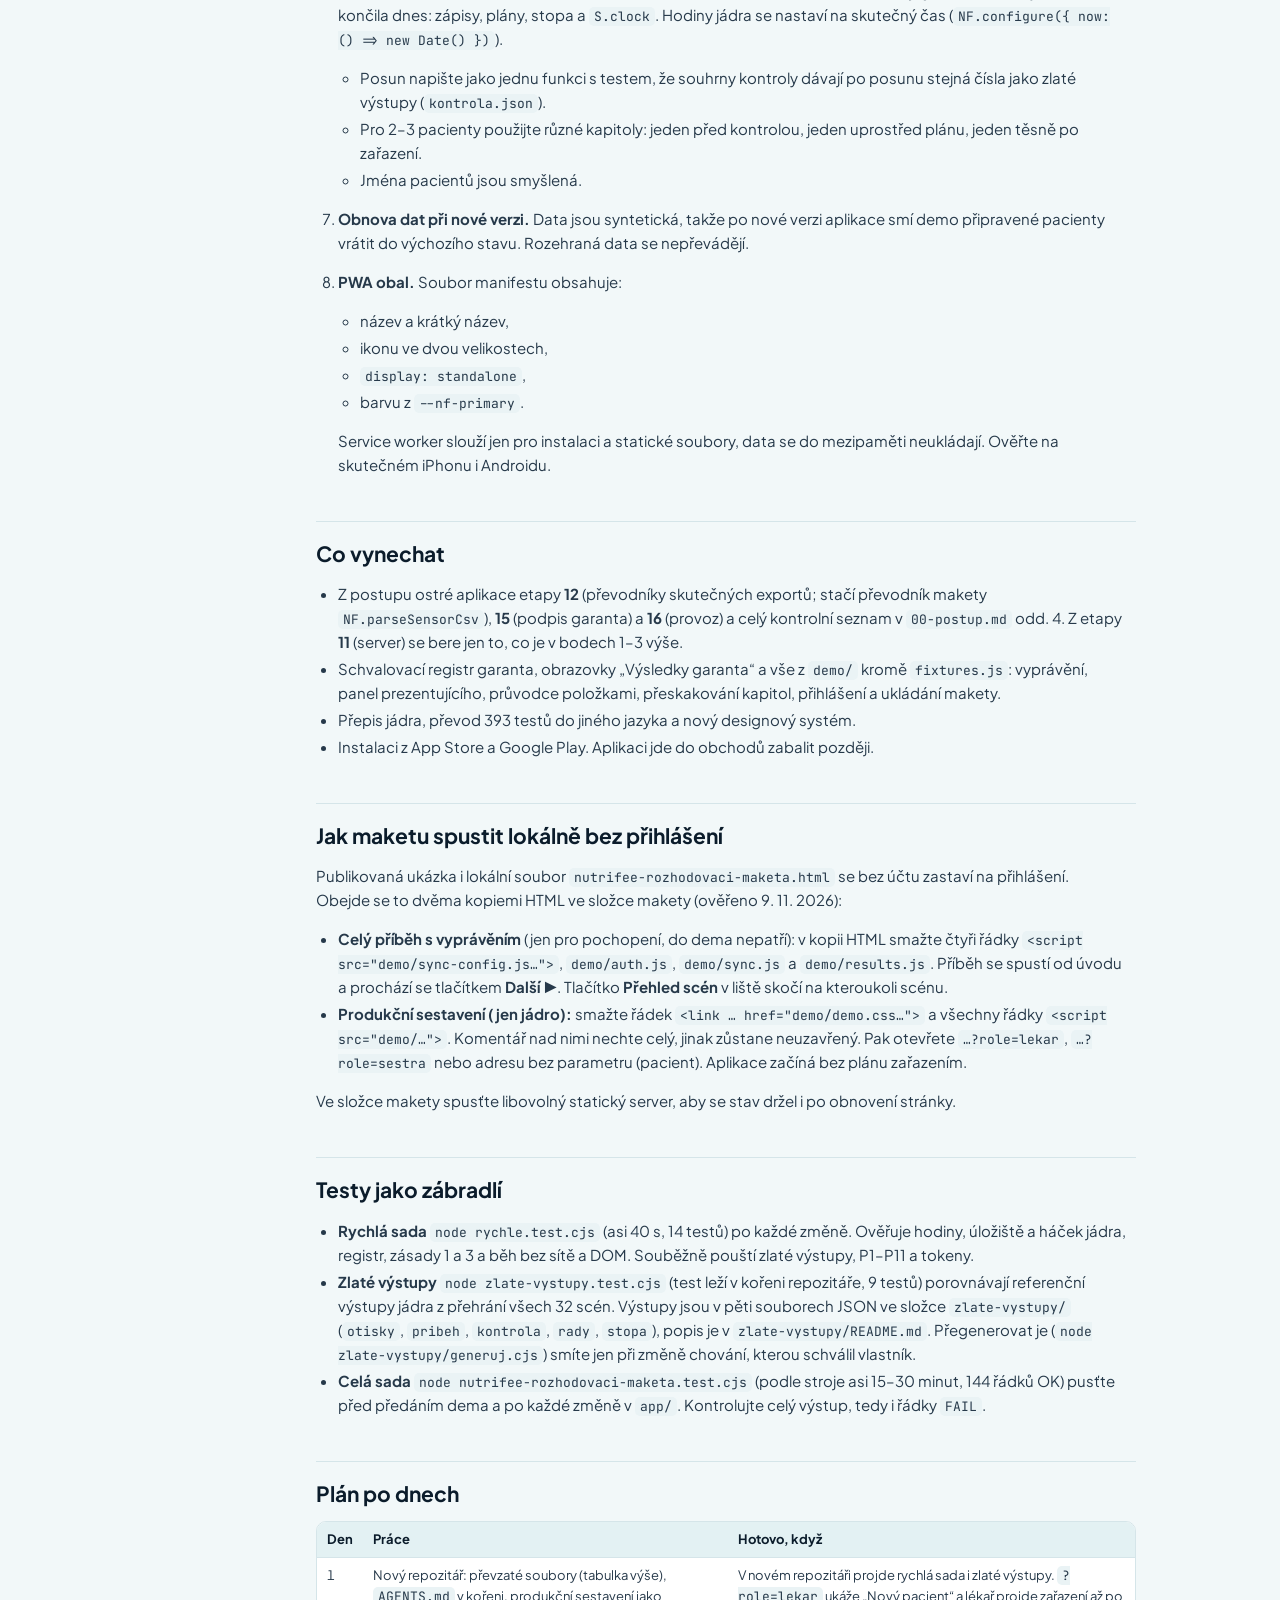
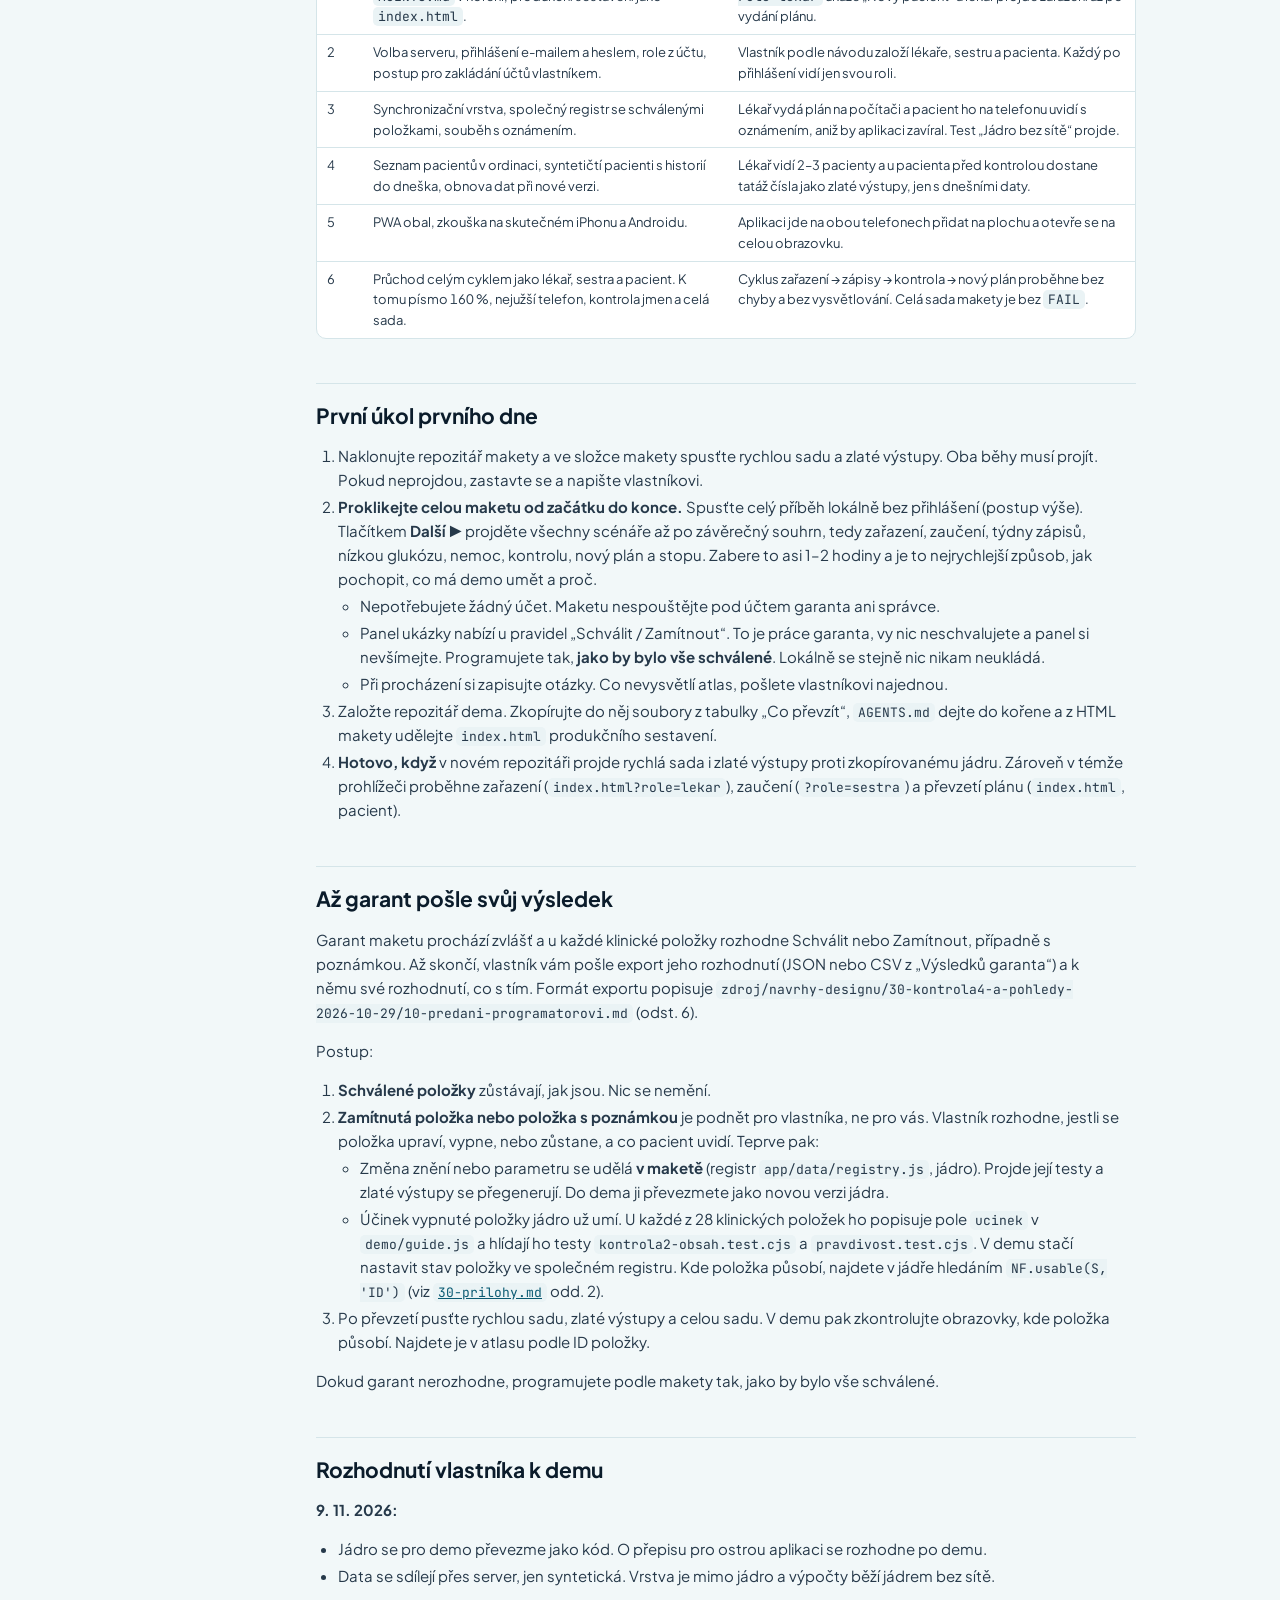
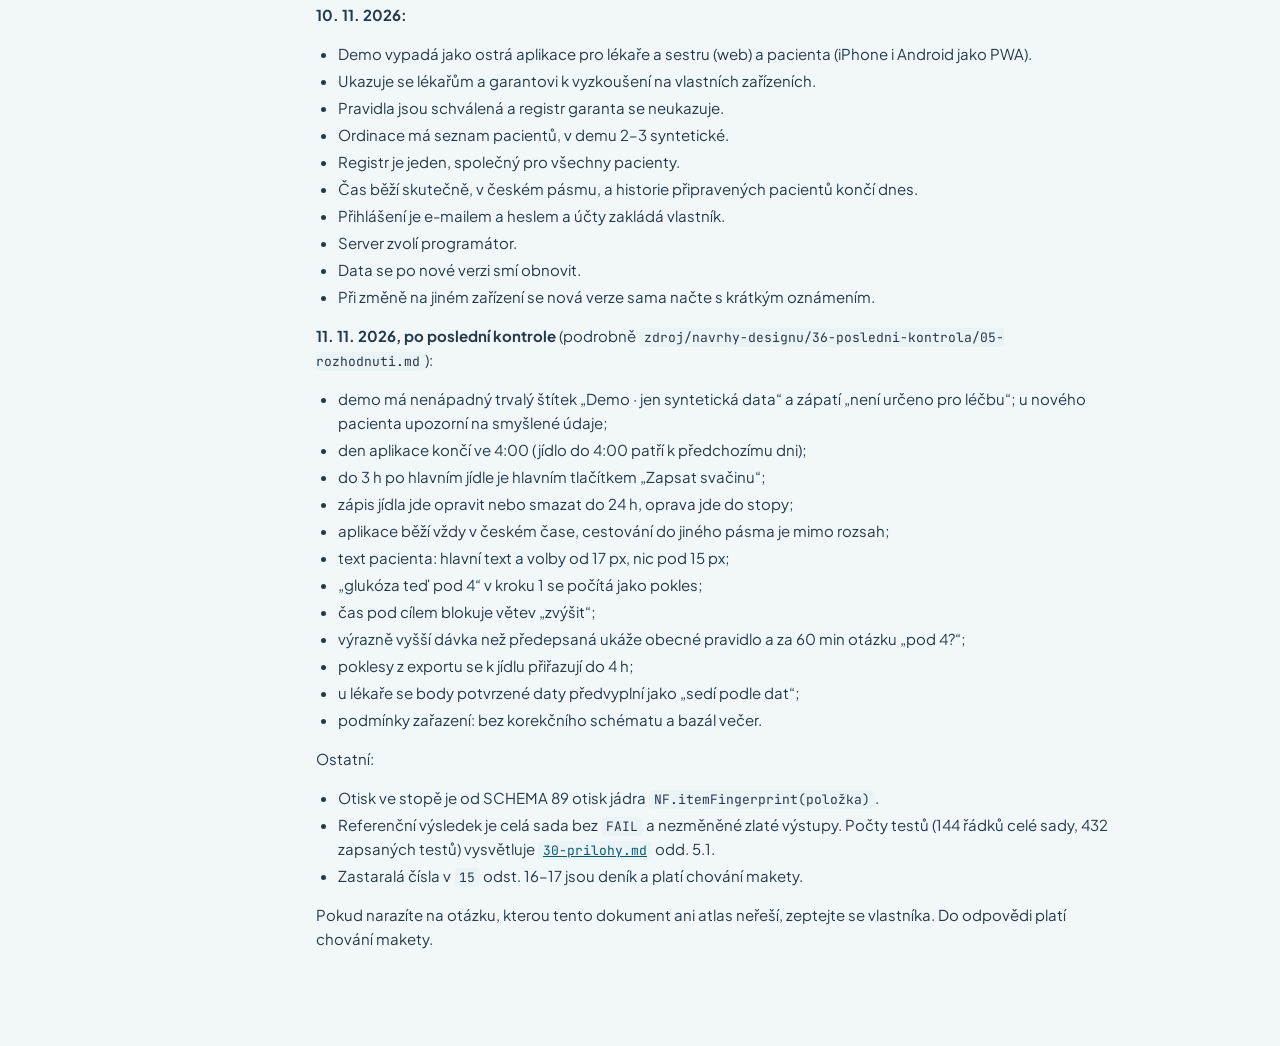
==== commit 07e62540: "Předání: atlas, přílohy, postup a pokyny pro AI odpovídají SCHEMA 90 Co-Authored-By: Claude Opus 5.5" ====
--- a/predani/index.html
+++ b/predani/index.html
@@ -86,7 +86,7 @@
   <nav class="tabs" aria-label="Části předání"><a class="tab" href="#demo" data-tab="demo">Cesta k demu</a><a class="tab" href="#agents" data-tab="agents">Pokyny pro AI</a><a class="tab" href="#pacient" data-tab="pacient">Atlas pacienta</a><a class="tab" href="#ordinace" data-tab="ordinace">Atlas ordinace</a><a class="tab" href="#design" data-tab="design">Design systém</a><a class="tab" href="#postup" data-tab="postup">Ostrá aplikace</a><a class="tab" href="#prilohy" data-tab="prilohy">Přílohy</a></nav>
 </header>
 <div class="wrap">
-  <aside class="side"><nav class="toc" data-for="demo" hidden><a class="l1" href="#demo-cesta-k-prvnimu-demu">Cesta k prvnímu demu</a><a class="l2" href="#demo-co-je-prvni-demo">Co je první demo</a><a class="l2" href="#demo-co-prevzit-beze-zmeny">Co převzít beze změny</a><a class="l2" href="#demo-co-postavit">Co postavit</a><a class="l2" href="#demo-co-vynechat">Co vynechat</a><a class="l2" href="#demo-jak-maketu-spustit-lokalne-bez-prihlaseni">Jak maketu spustit lokálně bez přihlášení</a><a class="l2" href="#demo-testy-jako-zabradli">Testy jako zábradlí</a><a class="l2" href="#demo-plan-po-dnech">Plán po dnech</a><a class="l2" href="#demo-prvni-ukol-prvniho-dne">První úkol prvního dne</a><a class="l2" href="#demo-az-garant-posle-svuj-vysledek">Až garant pošle svůj výsledek</a><a class="l2" href="#demo-rozhodnuti-vlastnika-k-demu">Rozhodnutí vlastníka k demu</a></nav><nav class="toc" data-for="agents" hidden><a class="l1" href="#agents-nutrifee-demo-pokyny-pro-ai-asistenta">NutriFee demo – pokyny pro AI asistenta</a><a class="l2" href="#agents-co-je-tento-repozitar">Co je tento repozitář</a><a class="l2" href="#agents-neporusitelne-zasady-plne-zneni-v-15-odst-2">Neporušitelné zásady (plné znění v 15 odst. 2)</a><a class="l2" href="#agents-jadro-app-nemen-stav-nad-nim">Jádro app/ neměň, stav nad ním</a><a class="l2" href="#agents-prikazy">Příkazy</a><a class="l2" href="#agents-obrazovky-pacienta-pravidla-p1-p11-15-odst-15b">Obrazovky pacienta: pravidla P1–P11 (15 odst. 15b)</a><a class="l2" href="#agents-co-se-nesmi-vracet-vytah-z-predani-30-prilohy-md-odd-4">Co se nesmí vracet (výtah z predani/30-prilohy.md odd. 4)</a><a class="l2" href="#agents-data-a-bezpecnost">Data a bezpečnost</a><a class="l2" href="#agents-jak-pracovat-male-ukoly-po-obrazovkach">Jak pracovat: malé úkoly po obrazovkách</a></nav><nav class="toc" data-for="pacient" hidden><a class="l1" href="#pacient-atlas-obrazovek-aplikace-pacienta-schema-89">Atlas obrazovek aplikace pacienta (SCHEMA 89)</a><a class="l2" href="#pacient-jak-cist-tento-atlas">Jak číst tento atlas</a><a class="l2" href="#pacient-jak-je-aplikace-pacienta-postavena">Jak je aplikace pacienta postavená</a><a class="l1" href="#pacient-a-prevzeti-planu-prvni-spusteni">A. Převzetí plánu (první spuštění)</a><a class="l2" href="#pacient-p01-prevzeti-1-6-co-chceme-do-kontroly">P01 · Převzetí 1/6 – Co chceme do kontroly</a><a class="l2" href="#pacient-p02-prevzeti-2-6-vase-davky-inzulinu">P02 · Převzetí 2/6 – Vaše dávky inzulinu</a><a class="l2" href="#pacient-p03-prevzeti-3-6-vase-navyky">P03 · Převzetí 3/6 – Vaše návyky</a><a class="l2" href="#pacient-p04-prevzeti-4-6-jak-to-funguje">P04 · Převzetí 4/6 – Jak to funguje</a><a class="l2" href="#pacient-p05-prevzeti-5-6-co-nedelame">P05 · Převzetí 5/6 – Co neděláme</a><a class="l2" href="#pacient-p06-prevzeti-6-6-kontrolni-otazka">P06 · Převzetí 6/6 – Kontrolní otázka</a><a class="l2" href="#pacient-p07-prevzeti-bez-dokonceneho-zauceni">P07 · Převzetí bez dokončeného zaučení</a><a class="l1" href="#pacient-b-dnes">B. Dnes</a><a class="l2" href="#pacient-p08-dnes-prvni-den-po-prevzeti">P08 · Dnes – první den po převzetí</a><a class="l2" href="#pacient-p09-dnes-dalsi-jidlo-po-snidani">P09 · Dnes – další jídlo po snídani</a><a class="l2" href="#pacient-p10-dnes-opravit-inzulin">P10 · Dnes – Opravit inzulin</a><a class="l2" href="#pacient-p11-dnes-zmeskane-jidlo-novinka-a-vcera-chybi">P11 · Dnes – zmeškané jídlo, novinka a „Včera chybí“</a><a class="l2" href="#pacient-p12-dnes-vynechane-jidlo-otazka-na-inzulin">P12 · Dnes – vynechané jídlo: otázka na inzulin</a><a class="l2" href="#pacient-p13-dnes-tydenni-shrnuti-vas-tyden">P13 · Dnes – týdenní shrnutí „Váš týden“</a><a class="l2" href="#pacient-p14-dnes-jak-to-dopadlo-s-otazkou-pri-rozchodu">P14 · Dnes – Jak to dopadlo (s otázkou při rozchodu)</a><a class="l2" href="#pacient-p15-dnes-mene-jidla-nez-obvykle">P15 · Dnes – Méně jídla než obvykle</a><a class="l2" href="#pacient-p16-dnes-otazka-klesla-glukoza-pod-4">P16 · Dnes – otázka „Klesla glukóza pod 4?“</a><a class="l2" href="#pacient-p17-dnes-pokles-pod-4-je-zapsany">P17 · Dnes – Pokles pod 4 je zapsaný</a><a class="l2" href="#pacient-p18-dnes-opakovane-poklesy">P18 · Dnes – opakované poklesy</a><a class="l2" href="#pacient-p19-dnes-rezim-nemoci">P19 · Dnes – režim nemoci</a><a class="l2" href="#pacient-p20-dnes-nemoc-uz-je-vam-lepe">P20 · Dnes – nemoc, „Už je vám lépe?“</a><a class="l2" href="#pacient-p21-dnes-pred-kontrolou-pripominka-exportu-a-jak-na-to">P21 · Dnes – před kontrolou, připomínka exportu a „Jak na to“</a><a class="l2" href="#pacient-p22-dnes-cas-na-bazal">P22 · Dnes – Čas na bazál</a><a class="l2" href="#pacient-p23-dnes-dnesni-jidla-jsou-zapsana">P23 · Dnes – dnešní jídla jsou zapsaná</a><a class="l2" href="#pacient-p24-dnes-inzulin-ceka-na-potvrzeni">P24 · Dnes – inzulin čeká na potvrzení</a><a class="l2" href="#pacient-p25-dnes-jina-davka-nez-v-planu">P25 · Dnes – Jiná dávka než v plánu</a><a class="l1" href="#pacient-c-zapis-jidla-krok-1">C. Zápis jídla – krok 1</a><a class="l2" href="#pacient-p26-krok-1-je-inzulin-uz-pichnuty">P26 · Krok 1 – Je inzulin už píchnutý?</a><a class="l2" href="#pacient-p27-krok-1-ano-jinak">P27 · Krok 1 – Ano, jinak</a><a class="l2" href="#pacient-p28-krok-1-nevim">P28 · Krok 1 – Nevím</a><a class="l2" href="#pacient-p29-krok-1-kolik-ukazuje-senzor-ted">P29 · Krok 1 – Kolik ukazuje senzor teď?</a><a class="l2" href="#pacient-p30-krok-1-glukoza-pod-4">P30 · Krok 1 – glukóza pod 4</a><a class="l2" href="#pacient-p31-krok-1-glukoza-nad-15">P31 · Krok 1 – glukóza nad 15</a><a class="l2" href="#pacient-p32-krok-1-nejvyssi-hodnota-po-minulem-jidle">P32 · Krok 1 – nejvyšší hodnota po minulém jídle</a><a class="l2" href="#pacient-p33-krok-1-pokles-po-minulem-jidle">P33 · Krok 1 – pokles po minulém jídle</a><a class="l2" href="#pacient-p34-krok-1-nocni-pokles-u-snidane">P34 · Krok 1 – noční pokles u snídaně</a><a class="l1" href="#pacient-d-zpetny-zapis-krok-1">D. Zpětný zápis – krok 1</a><a class="l2" href="#pacient-p35-zpetne-byl-inzulin">P35 · Zpětně – Byl inzulin?</a><a class="l2" href="#pacient-p36-zpetne-v-kolik-bylo-jidlo">P36 · Zpětně – V kolik bylo jídlo?</a><a class="l2" href="#pacient-p37-zpetne-glukoza-pri-jidle">P37 · Zpětně – glukóza při jídle</a><a class="l2" href="#pacient-p38-zpetne-nejvyssi-po-jidle-nad-15">P38 · Zpětně – nejvyšší po jídle nad 15</a><a class="l1" href="#pacient-e-zapis-jidla-krok-2">E. Zápis jídla – krok 2</a><a class="l2" href="#pacient-p39-krok-2-co-budete-jist-a-porce">P39 · Krok 2 – co budete jíst a porce</a><a class="l2" href="#pacient-p40-krok-2-nove-jidlo-jen-nazvem">P40 · Krok 2 – nové jídlo jen názvem</a><a class="l2" href="#pacient-p41-krok-2-svacina">P41 · Krok 2 – svačina</a><a class="l1" href="#pacient-f-zapis-jidla-krok-3">F. Zápis jídla – krok 3</a><a class="l2" href="#pacient-p42-krok-3-nezname-jidlo-prvni-zapis">P42 · Krok 3 – neznámé jídlo (první zápis)</a><a class="l2" href="#pacient-p43-krok-3-pred-pichnutim-porce-zpet-k-obvykle-doplnek-a-pro">P43 · Krok 3 – před píchnutím: porce zpět k obvyklé, doplněk a procházka</a><a class="l2" href="#pacient-p44-krok-3-po-pichnuti">P44 · Krok 3 – po píchnutí</a><a class="l2" href="#pacient-p45-krok-3-mensi-porce-po-pichnuti">P45 · Krok 3 – menší porce po píchnutí</a><a class="l2" href="#pacient-p46-krok-3-glukoza-pod-4-pred-jidlem">P46 · Krok 3 – glukóza pod 4 před jídlem</a><a class="l2" href="#pacient-p47-krok-3-zpetny-zapis">P47 · Krok 3 – zpětný zápis</a><a class="l2" href="#pacient-p48-krok-3-pri-nemoci">P48 · Krok 3 – při nemoci</a><a class="l1" href="#pacient-g-jidla">G. Jídla</a><a class="l2" href="#pacient-p49-vase-jidla">P49 · Vaše jídla</a><a class="l2" href="#pacient-p50-detail-jidla">P50 · Detail jídla</a><a class="l1" href="#pacient-h-muj-plan-co-uvidi-lekar-novy-plan">H. Můj plán, Co uvidí lékař, nový plán</a><a class="l2" href="#pacient-p51-muj-plan">P51 · Můj plán</a><a class="l2" href="#pacient-p52-co-uvidi-lekar-prehled-pred-kontrolou">P52 · Co uvidí lékař (přehled před kontrolou)</a><a class="l2" href="#pacient-p53-novy-plan-co-se-zmenilo">P53 · Nový plán: co se změnilo</a><a class="l1" href="#pacient-i-bezpeci">I. Bezpečí</a><a class="l2" href="#pacient-p54-bezpeci">P54 · Bezpečí</a><a class="l2" href="#pacient-p55-bezpeci-cele-pravidlo">P55 · Bezpečí – celé pravidlo</a><a class="l2" href="#pacient-p56-bezpeci-z-kroku-jidla">P56 · Bezpečí z kroku jídla</a><a class="l2" href="#pacient-p57-napsat-podpore">P57 · Napsat podpoře</a><a class="l1" href="#pacient-stavy-ktere-atlas-neukazuje-snimkem">Stavy, které atlas neukazuje snímkem</a><a class="l1" href="#pacient-rozpory-k-rozhodnuti">Rozpory k rozhodnutí</a><a class="l1" href="#pacient-vyreseno-v-schema-87-a-88">Vyřešeno v SCHEMA 87 a 88</a></nav><nav class="toc" data-for="ordinace" hidden><a class="l1" href="#ordinace-nutrifee-atlas-obrazovek-ordinace-o01-o30">NutriFee – atlas obrazovek ordinace (O01–O30)</a><a class="l2" href="#ordinace-jak-cist-snimky">Jak číst snímky</a><a class="l2" href="#ordinace-1-role-v-ordinaci">1. Role v ordinaci</a><a class="l2" href="#ordinace-2-prubeh-v-ordinaci-krok-za-krokem">2. Průběh v ordinaci krok za krokem</a><a class="l2" href="#ordinace-3-mapa-prechodu">3. Mapa přechodů</a><a class="l2" href="#ordinace-4-registr-polozek-schvalovani-a-stopa">4. Registr položek, schvalování a stopa</a><a class="l2" href="#ordinace-5-spolecne-prvky-ordinace">5. Společné prvky ordinace</a><a class="l2" href="#ordinace-6-obrazovky">6. Obrazovky</a><a class="l2" href="#ordinace-7-rozpory-k-rozhodnuti">7. Rozpory k rozhodnutí</a><a class="l2" href="#ordinace-8-vyreseno-v-schema-87">8. Vyřešeno v SCHEMA 87</a></nav><nav class="toc" data-for="design" hidden><a class="l1" href="#design-priloha-designovy-system">Příloha: designový systém</a><a class="l2" href="#design-1-co-se-prenasi-a-jak">1. Co se přenáší a jak</a><a class="l2" href="#design-2-kategorie-tokenu">2. Kategorie tokenů</a><a class="l2" href="#design-3-typograficka-stupnice">3. Typografická stupnice</a><a class="l2" href="#design-4-odstupy-zaobleni-a-cile-dotyku">4. Odstupy, zaoblení a cíle dotyku</a><a class="l2" href="#design-5-barevne-role-a-kontrasty">5. Barevné role a kontrasty</a><a class="l2" href="#design-6-komponenty-v-katalogu">6. Komponenty v katalogu</a><a class="l2" href="#design-7-jak-otevrit-katalog-a-inspektor">7. Jak otevřít katalog a inspektor</a><a class="l2" href="#design-8-co-z-katalogu-neprenaset">8. Co z katalogu nepřenášet</a></nav><nav class="toc" data-for="postup" hidden><a class="l1" href="#postup-nutrifee-predani-programatorovi-jak-postupovat">NutriFee – předání programátorovi: jak postupovat</a><a class="l2" href="#postup-1-uvod">1. Úvod</a><a class="l2" href="#postup-2-architektura-ciloveho-stavu">2. Architektura cílového stavu</a><a class="l2" href="#postup-3-posloupnost-etap">3. Posloupnost etap</a><a class="l2" href="#postup-4-kontrolni-seznam-pred-ostrym-provozem">4. Kontrolní seznam před ostrým provozem</a><a class="l2" href="#postup-5-rozpory-k-rozhodnuti">5. Rozpory k rozhodnutí</a><a class="l2" href="#postup-6-vyreseno-v-schema-87-a-88">6. Vyřešeno v SCHEMA 87 a 88</a></nav><nav class="toc" data-for="prilohy" hidden><a class="l1" href="#prilohy-nutrifee-predani-programatorovi-prilohy">NutriFee – předání programátorovi: přílohy</a><a class="l2" href="#prilohy-1-slovnik-pojmu">1. Slovník pojmů</a><a class="l2" href="#prilohy-2-registr-polozek">2. Registr položek</a><a class="l2" href="#prilohy-3-katalogy">3. Katalogy</a><a class="l2" href="#prilohy-4-co-se-nesmi-vracet">4. Co se nesmí vracet</a><a class="l2" href="#prilohy-5-testy-jako-specifikace">5. Testy jako specifikace</a></nav></aside>
+  <aside class="side"><nav class="toc" data-for="demo" hidden><a class="l1" href="#demo-cesta-k-prvnimu-demu">Cesta k prvnímu demu</a><a class="l2" href="#demo-co-je-prvni-demo">Co je první demo</a><a class="l2" href="#demo-co-prevzit-beze-zmeny">Co převzít beze změny</a><a class="l2" href="#demo-co-postavit">Co postavit</a><a class="l2" href="#demo-co-vynechat">Co vynechat</a><a class="l2" href="#demo-jak-maketu-spustit-lokalne-bez-prihlaseni">Jak maketu spustit lokálně bez přihlášení</a><a class="l2" href="#demo-testy-jako-zabradli">Testy jako zábradlí</a><a class="l2" href="#demo-plan-po-dnech">Plán po dnech</a><a class="l2" href="#demo-prvni-ukol-prvniho-dne">První úkol prvního dne</a><a class="l2" href="#demo-az-garant-posle-svuj-vysledek">Až garant pošle svůj výsledek</a><a class="l2" href="#demo-rozhodnuti-vlastnika-k-demu">Rozhodnutí vlastníka k demu</a></nav><nav class="toc" data-for="agents" hidden><a class="l1" href="#agents-nutrifee-demo-pokyny-pro-ai-asistenta">NutriFee demo – pokyny pro AI asistenta</a><a class="l2" href="#agents-co-je-tento-repozitar">Co je tento repozitář</a><a class="l2" href="#agents-neporusitelne-zasady-plne-zneni-v-15-odst-2">Neporušitelné zásady (plné znění v 15 odst. 2)</a><a class="l2" href="#agents-jadro-app-nemen-stav-nad-nim">Jádro app/ neměň, stav nad ním</a><a class="l2" href="#agents-prikazy">Příkazy</a><a class="l2" href="#agents-obrazovky-pacienta-pravidla-p1-p11-15-odst-15b">Obrazovky pacienta: pravidla P1–P11 (15 odst. 15b)</a><a class="l2" href="#agents-co-se-nesmi-vracet-vytah-z-predani-30-prilohy-md-odd-4">Co se nesmí vracet (výtah z predani/30-prilohy.md odd. 4)</a><a class="l2" href="#agents-data-a-bezpecnost">Data a bezpečnost</a><a class="l2" href="#agents-jak-pracovat-male-ukoly-po-obrazovkach">Jak pracovat: malé úkoly po obrazovkách</a></nav><nav class="toc" data-for="pacient" hidden><a class="l1" href="#pacient-atlas-obrazovek-aplikace-pacienta-schema-90">Atlas obrazovek aplikace pacienta (SCHEMA 90)</a><a class="l2" href="#pacient-jak-cist-tento-atlas">Jak číst tento atlas</a><a class="l2" href="#pacient-jak-je-aplikace-pacienta-postavena">Jak je aplikace pacienta postavená</a><a class="l1" href="#pacient-a-prevzeti-planu-prvni-spusteni">A. Převzetí plánu (první spuštění)</a><a class="l2" href="#pacient-p01-prevzeti-1-6-co-chceme-do-kontroly">P01 · Převzetí 1/6 – Co chceme do kontroly</a><a class="l2" href="#pacient-p02-prevzeti-2-6-vase-davky-inzulinu">P02 · Převzetí 2/6 – Vaše dávky inzulinu</a><a class="l2" href="#pacient-p03-prevzeti-3-6-vase-navyky">P03 · Převzetí 3/6 – Vaše návyky</a><a class="l2" href="#pacient-p04-prevzeti-4-6-jak-to-funguje">P04 · Převzetí 4/6 – Jak to funguje</a><a class="l2" href="#pacient-p05-prevzeti-5-6-co-nedelame">P05 · Převzetí 5/6 – Co neděláme</a><a class="l2" href="#pacient-p06-prevzeti-6-6-kontrolni-otazka">P06 · Převzetí 6/6 – Kontrolní otázka</a><a class="l2" href="#pacient-p07-prevzeti-bez-dokonceneho-zauceni">P07 · Převzetí bez dokončeného zaučení</a><a class="l1" href="#pacient-b-dnes">B. Dnes</a><a class="l2" href="#pacient-p08-dnes-prvni-den-po-prevzeti">P08 · Dnes – první den po převzetí</a><a class="l2" href="#pacient-p09-dnes-dalsi-jidlo-po-snidani-zapsat-svacinu-a-opravit-zap">P09 · Dnes – další jídlo po snídani: „Zapsat svačinu“ a „Opravit zápis“</a><a class="l2" href="#pacient-p10-dnes-opravit-inzulin">P10 · Dnes – Opravit inzulin</a><a class="l2" href="#pacient-p11-dnes-zmeskane-jidlo-novinka-a-vcera-chybi">P11 · Dnes – zmeškané jídlo, novinka a „Včera chybí“</a><a class="l2" href="#pacient-p12-dnes-vynechane-jidlo-otazka-na-inzulin">P12 · Dnes – vynechané jídlo: otázka na inzulin</a><a class="l2" href="#pacient-p13-dnes-tydenni-shrnuti-vas-tyden">P13 · Dnes – týdenní shrnutí „Váš týden“</a><a class="l2" href="#pacient-p14-dnes-jak-to-dopadlo-s-otazkou-pri-rozchodu">P14 · Dnes – Jak to dopadlo (s otázkou při rozchodu)</a><a class="l2" href="#pacient-p15-dnes-mene-jidla-nez-obvykle">P15 · Dnes – Méně jídla než obvykle</a><a class="l2" href="#pacient-p16-dnes-otazka-klesla-glukoza-pod-4">P16 · Dnes – otázka „Klesla glukóza pod 4?“</a><a class="l2" href="#pacient-p17-dnes-pokles-pod-4-je-zapsany">P17 · Dnes – Pokles pod 4 je zapsaný</a><a class="l2" href="#pacient-p18-dnes-opakovane-poklesy">P18 · Dnes – opakované poklesy</a><a class="l2" href="#pacient-p19-dnes-rezim-nemoci">P19 · Dnes – režim nemoci</a><a class="l2" href="#pacient-p20-dnes-nemoc-uz-je-vam-lepe">P20 · Dnes – nemoc, „Už je vám lépe?“</a><a class="l2" href="#pacient-p21-dnes-pred-kontrolou-pripominka-exportu-a-jak-na-to">P21 · Dnes – před kontrolou, připomínka exportu a „Jak na to“</a><a class="l2" href="#pacient-p22-dnes-cas-na-bazal">P22 · Dnes – Čas na bazál</a><a class="l2" href="#pacient-p23-dnes-dnesni-jidla-jsou-zapsana">P23 · Dnes – dnešní jídla jsou zapsaná</a><a class="l2" href="#pacient-p24-dnes-inzulin-ceka-na-potvrzeni">P24 · Dnes – inzulin čeká na potvrzení</a><a class="l2" href="#pacient-p25-dnes-jina-davka-nez-v-planu">P25 · Dnes – Jiná dávka než v plánu</a><a class="l1" href="#pacient-c-zapis-jidla-krok-1">C. Zápis jídla – krok 1</a><a class="l2" href="#pacient-p26-krok-1-je-inzulin-uz-pichnuty">P26 · Krok 1 – Je inzulin už píchnutý?</a><a class="l2" href="#pacient-p27-krok-1-ano-jinak">P27 · Krok 1 – Ano, jinak</a><a class="l2" href="#pacient-p28-krok-1-nevim">P28 · Krok 1 – Nevím</a><a class="l2" href="#pacient-p29-krok-1-kolik-ukazuje-senzor-ted">P29 · Krok 1 – Kolik ukazuje senzor teď?</a><a class="l2" href="#pacient-p30-krok-1-glukoza-pod-4">P30 · Krok 1 – glukóza pod 4</a><a class="l2" href="#pacient-p31-krok-1-glukoza-nad-15">P31 · Krok 1 – glukóza nad 15</a><a class="l2" href="#pacient-p32-krok-1-nejvyssi-hodnota-po-minulem-jidle">P32 · Krok 1 – nejvyšší hodnota po minulém jídle</a><a class="l2" href="#pacient-p33-krok-1-pokles-po-minulem-jidle">P33 · Krok 1 – pokles po minulém jídle</a><a class="l2" href="#pacient-p34-krok-1-nocni-pokles-u-snidane">P34 · Krok 1 – noční pokles u snídaně</a><a class="l1" href="#pacient-d-zpetny-zapis-krok-1">D. Zpětný zápis – krok 1</a><a class="l2" href="#pacient-p35-zpetne-byl-inzulin">P35 · Zpětně – Byl inzulin?</a><a class="l2" href="#pacient-p36-zpetne-v-kolik-bylo-jidlo">P36 · Zpětně – V kolik bylo jídlo?</a><a class="l2" href="#pacient-p37-zpetne-glukoza-pri-jidle">P37 · Zpětně – glukóza při jídle</a><a class="l2" href="#pacient-p38-zpetne-nejvyssi-po-jidle-nad-15">P38 · Zpětně – nejvyšší po jídle nad 15</a><a class="l1" href="#pacient-e-zapis-jidla-krok-2">E. Zápis jídla – krok 2</a><a class="l2" href="#pacient-p39-krok-2-co-budete-jist-a-porce">P39 · Krok 2 – co budete jíst a porce</a><a class="l2" href="#pacient-p40-krok-2-nove-jidlo-jen-nazvem">P40 · Krok 2 – nové jídlo jen názvem</a><a class="l2" href="#pacient-p41-krok-2-svacina">P41 · Krok 2 – svačina</a><a class="l1" href="#pacient-f-zapis-jidla-krok-3">F. Zápis jídla – krok 3</a><a class="l2" href="#pacient-p42-krok-3-nezname-jidlo-prvni-zapis">P42 · Krok 3 – neznámé jídlo (první zápis)</a><a class="l2" href="#pacient-p43-krok-3-pred-pichnutim-porce-zpet-k-obvykle-doplnek-a-pro">P43 · Krok 3 – před píchnutím: porce zpět k obvyklé, doplněk a procházka</a><a class="l2" href="#pacient-p44-krok-3-po-pichnuti">P44 · Krok 3 – po píchnutí</a><a class="l2" href="#pacient-p45-krok-3-mensi-porce-po-pichnuti">P45 · Krok 3 – menší porce po píchnutí</a><a class="l2" href="#pacient-p46-krok-3-glukoza-pod-4-pred-jidlem">P46 · Krok 3 – glukóza pod 4 před jídlem</a><a class="l2" href="#pacient-p47-krok-3-zpetny-zapis">P47 · Krok 3 – zpětný zápis</a><a class="l2" href="#pacient-p48-krok-3-pri-nemoci">P48 · Krok 3 – při nemoci</a><a class="l1" href="#pacient-g-jidla">G. Jídla</a><a class="l2" href="#pacient-p49-vase-jidla">P49 · Vaše jídla</a><a class="l2" href="#pacient-p50-detail-jidla">P50 · Detail jídla</a><a class="l1" href="#pacient-h-muj-plan-co-uvidi-lekar-novy-plan">H. Můj plán, Co uvidí lékař, nový plán</a><a class="l2" href="#pacient-p51-muj-plan">P51 · Můj plán</a><a class="l2" href="#pacient-p52-co-uvidi-lekar-prehled-pred-kontrolou">P52 · Co uvidí lékař (přehled před kontrolou)</a><a class="l2" href="#pacient-p53-novy-plan-co-se-zmenilo">P53 · Nový plán: co se změnilo</a><a class="l1" href="#pacient-i-bezpeci">I. Bezpečí</a><a class="l2" href="#pacient-p54-bezpeci">P54 · Bezpečí</a><a class="l2" href="#pacient-p55-bezpeci-cele-pravidlo">P55 · Bezpečí – celé pravidlo</a><a class="l2" href="#pacient-p56-bezpeci-z-kroku-jidla">P56 · Bezpečí z kroku jídla</a><a class="l2" href="#pacient-p57-napsat-podpore">P57 · Napsat podpoře</a><a class="l1" href="#pacient-stavy-ktere-atlas-neukazuje-snimkem">Stavy, které atlas neukazuje snímkem</a><a class="l1" href="#pacient-rozpory-k-rozhodnuti">Rozpory k rozhodnutí</a><a class="l1" href="#pacient-vyreseno-v-schema-87-88-a-90">Vyřešeno v SCHEMA 87, 88 a 90</a></nav><nav class="toc" data-for="ordinace" hidden><a class="l1" href="#ordinace-nutrifee-atlas-obrazovek-ordinace-o01-o30-schema-90">NutriFee – atlas obrazovek ordinace (O01–O30, SCHEMA 90)</a><a class="l2" href="#ordinace-jak-cist-snimky">Jak číst snímky</a><a class="l2" href="#ordinace-1-role-v-ordinaci">1. Role v ordinaci</a><a class="l2" href="#ordinace-2-prubeh-v-ordinaci-krok-za-krokem">2. Průběh v ordinaci krok za krokem</a><a class="l2" href="#ordinace-3-mapa-prechodu">3. Mapa přechodů</a><a class="l2" href="#ordinace-4-registr-polozek-schvalovani-a-stopa">4. Registr položek, schvalování a stopa</a><a class="l2" href="#ordinace-5-spolecne-prvky-ordinace">5. Společné prvky ordinace</a><a class="l2" href="#ordinace-6-obrazovky">6. Obrazovky</a><a class="l2" href="#ordinace-7-rozpory-k-rozhodnuti">7. Rozpory k rozhodnutí</a><a class="l2" href="#ordinace-8-vyreseno-v-schema-87-a-90">8. Vyřešeno v SCHEMA 87 a 90</a></nav><nav class="toc" data-for="design" hidden><a class="l1" href="#design-priloha-designovy-system">Příloha: designový systém</a><a class="l2" href="#design-1-co-se-prenasi-a-jak">1. Co se přenáší a jak</a><a class="l2" href="#design-2-kategorie-tokenu">2. Kategorie tokenů</a><a class="l2" href="#design-3-typograficka-stupnice">3. Typografická stupnice</a><a class="l2" href="#design-4-odstupy-zaobleni-a-cile-dotyku">4. Odstupy, zaoblení a cíle dotyku</a><a class="l2" href="#design-5-barevne-role-a-kontrasty">5. Barevné role a kontrasty</a><a class="l2" href="#design-6-komponenty-v-katalogu">6. Komponenty v katalogu</a><a class="l2" href="#design-7-jak-otevrit-katalog-a-inspektor">7. Jak otevřít katalog a inspektor</a><a class="l2" href="#design-8-co-z-katalogu-neprenaset">8. Co z katalogu nepřenášet</a></nav><nav class="toc" data-for="postup" hidden><a class="l1" href="#postup-nutrifee-predani-programatorovi-jak-postupovat">NutriFee – předání programátorovi: jak postupovat</a><a class="l2" href="#postup-1-uvod">1. Úvod</a><a class="l2" href="#postup-2-architektura-ciloveho-stavu">2. Architektura cílového stavu</a><a class="l2" href="#postup-3-posloupnost-etap">3. Posloupnost etap</a><a class="l2" href="#postup-4-kontrolni-seznam-pred-ostrym-provozem">4. Kontrolní seznam před ostrým provozem</a><a class="l2" href="#postup-5-rozpory-k-rozhodnuti">5. Rozpory k rozhodnutí</a><a class="l2" href="#postup-6-vyreseno-v-schema-87-88-a-90">6. Vyřešeno v SCHEMA 87, 88 a 90</a></nav><nav class="toc" data-for="prilohy" hidden><a class="l1" href="#prilohy-nutrifee-predani-programatorovi-prilohy">NutriFee – předání programátorovi: přílohy</a><a class="l2" href="#prilohy-1-slovnik-pojmu">1. Slovník pojmů</a><a class="l2" href="#prilohy-2-registr-polozek">2. Registr položek</a><a class="l2" href="#prilohy-3-katalogy">3. Katalogy</a><a class="l2" href="#prilohy-4-co-se-nesmi-vracet">4. Co se nesmí vracet</a><a class="l2" href="#prilohy-5-testy-jako-specifikace">5. Testy jako specifikace</a></nav></aside>
   <main><article class="doc" id="demo" data-tab="demo" hidden><h1 id="demo-cesta-k-prvnimu-demu">Cesta k prvnímu demu</h1><p><em>Vlastník rozhodl 9. a 10. 11. 2026, že první demo se postaví nad převzatým jádrem makety, ne přepisem. Stav makety je SCHEMA 90. Pokyny pro AI asistenta jsou v <a href="#agents"><code>AGENTS.md</code></a>. Atlasy obrazovek (<a href="#pacient"><code>10-atlas-pacient.md</code></a>, <a href="#ordinace"><code>20-atlas-ordinace.md</code></a>) slouží jako příručka k jednotlivým obrazovkám. Plán ostré aplikace v 17 etapách je v <a href="#postup"><code>00-postup.md</code></a> a pro demo ho nepotřebujete.</em></p>
 <blockquote>
 <p><strong>Stav 10. 11. 2026 večer:</strong> Maketa na odkazu je <strong>SCHEMA 90</strong>. Obsahuje opravy z poslední kontroly (sedm nezávislých prověrek, <code>zdroj/navrhy-designu/36-posledni-kontrola/00-souhrn.md</code>) a 12 rozhodnutí vlastníka (<code>zdroj/navrhy-designu/36-posledni-kontrola/05-rozhodnuti.md</code>). Podrobnosti jádra a API pro synchronizaci jsou v <code>zdroj/navrhy-designu/36-posledni-kontrola/08-schema90-jadro.md</code>. Všech 87 snímků v atlasu je pořízených ze SCHEMA 90 (10. 11. 2026 večer). Texty popisů atlasu se doplňují; kde se text liší od snímku nebo makety, platí maketa.</p>
@@ -315,35 +315,46 @@
 <p>Ostatní:</p>
 <ul>
 <li>Otisk ve stopě je od SCHEMA 89 otisk jádra <code>NF.itemFingerprint(položka)</code>.</li>
-<li>Referenční výsledek je celá sada bez <code>FAIL</code> a nezměněné zlaté výstupy. Čísla 144 a 393 vysvětluje <a href="#prilohy"><code>30-prilohy.md</code></a> odd. 5.1.</li>
+<li>Referenční výsledek je celá sada bez <code>FAIL</code> a nezměněné zlaté výstupy. Počty testů (144 řádků celé sady, 432 zapsaných testů) vysvětluje <a href="#prilohy"><code>30-prilohy.md</code></a> odd. 5.1.</li>
 <li>Zastaralá čísla v <code>15</code> odst. 16–17 jsou deník a platí chování makety.</li>
 </ul>
 <p>Pokud narazíte na otázku, kterou tento dokument ani atlas neřeší, zeptejte se vlastníka. Do odpovědi platí chování makety.</p>
 </article><article class="doc" id="agents" data-tab="agents" hidden><h1 id="agents-nutrifee-demo-pokyny-pro-ai-asistenta">NutriFee demo – pokyny pro AI asistenta</h1><p>Tento soubor patří do kořene repozitáře dema. Programátor ho zkopíroval z předávky makety (<code>predani/AGENTS.md</code>). Čti ho celý před první změnou. Cesty <code>predani/…</code> vedou do složky předávky; zkopíruj ji do repozitáře dema celou, aby odkazy platily.</p>
-<h2 id="agents-co-je-tento-repozitar">Co je tento repozitář</h2><p>První demo NutriFee: aplikace pacienta na telefonu (PWA) a ordinace (lékař, sestra) v prohlížeči. Obojí běží nad <strong>převzatým jádrem makety</strong> (<code>app/</code>) a sdílí stav pacienta přes server. Data jsou jen syntetická. Demo má vypadat jako ostrá aplikace: přihlášení e-mailem a heslem, skutečný čas v českém pásmu, seznam pacientů v ordinaci, jeden společný registr se schválenými položkami, žádné obrazovky garanta ani prezentační vrstvy. Cestu k demu popisuje <code>predani/01-cesta-k-demu.md</code>, obrazovky <code>predani/10-atlas-pacient.md</code> (P01–P57) a <code>predani/20-atlas-ordinace.md</code> (O01–O30).</p>
+<h2 id="agents-co-je-tento-repozitar">Co je tento repozitář</h2><p>První demo NutriFee: aplikace pacienta na telefonu (PWA) a ordinace (lékař, sestra) v prohlížeči. Obojí běží nad <strong>převzatým jádrem makety</strong> (<code>app/</code>) a sdílí stav pacienta přes server. Data jsou jen syntetická. Demo odpovídá maketě SCHEMA 90 (commit <code>ef4f761</code>). Má vypadat jako ostrá aplikace: přihlášení e-mailem a heslem, skutečný čas v českém pásmu, seznam pacientů v ordinaci, jeden společný registr se schválenými položkami, žádné obrazovky garanta ani prezentační vrstvy. Cestu k demu popisuje <code>predani/01-cesta-k-demu.md</code>, obrazovky <code>predani/10-atlas-pacient.md</code> (P01–P57) a <code>predani/20-atlas-ordinace.md</code> (O01–O30).</p>
 <p>Zdroj pravdy je <code>predani/zdroj/15-ZDROJ-PRAVDY-MAKETA.md</code>. Při rozporu platí chování makety (jádra <code>app/</code>), ne text. Při rozporu nebo mezeře se zeptej, nevybírej potichu.</p>
 <h2 id="agents-neporusitelne-zasady-plne-zneni-v-15-odst-2">Neporušitelné zásady (plné znění v <code>15</code> odst. 2)</h2><ol>
 <li><strong>Dávku inzulinu určuje jen lékař.</strong> Aplikace ji zobrazuje, připomíná a ptá se na podání. Nikdy ji nepočítá, nemění a nedoporučuje směr ani výši. O dávce mluví jen návrhová karta „posoudit dávku“ v ordinaci; lékař má u každé dávky volič „jiná dávka“.</li>
 <li><strong>Cílem je konzistence jídla k pevné dávce.</strong> Pacient nepočítá sacharidy a aplikace ho k tomu nevede.</li>
-<li><strong>Rada k množství jídla:</strong> před píchnutím oběma směry k obvyklé porci, po píchnutí a při „nevím“ jen z větší porce zpět k obvyklé, <strong>nikdy „snězte víc“</strong>. Po menší porci s inzulinem hned pravidlo, za 60 minut otázka „Klesla glukóza pod 4?“. <strong>Aplikace pacienta nikdy sama nevyzve, aby volal do ordinace.</strong></li>
+<li><strong>Rada k množství jídla:</strong> před píchnutím oběma směry k obvyklé porci, po píchnutí a při „nevím“ jen z větší porce zpět k obvyklé, <strong>nikdy „snězte víc“</strong>. Po menší porci s inzulinem, po vynechaném jídle s inzulinem a po výrazně vyšší dávce (o 2 j. a víc nad plánem, pravidlo I-VYSSI) hned pravidlo, za 60 minut otázka „Klesla glukóza pod 4?“. Glukóza „pod 4“ před jídlem je pokles. <strong>Aplikace pacienta nikdy sama nevyzve, aby volal do ordinace.</strong></li>
 <li><strong>Každý výpočet, rada, práh i text nese položku registru ve stopě.</strong> Pacient štítky schvalování nevidí.</li>
 <li><strong>Lékař mezi kontrolami nic nedělá a nic nesleduje.</strong> Kohorta: jen inzulin v pevných dávkách a senzor, žádný jiný lék na diabetes.</li>
 <li><strong>Žádná generativní AI ve výpočtech.</strong> Vše je deterministické a dohledatelné ve stopě. Žádné napojení na aplikaci výrobce senzoru: pacient hodnoty opisuje, export nahrává sestra.</li>
-<li>Štítek „DEMO · syntetická data · není určeno pro léčbu“ jednou a trvale viditelný.</li>
+<li><strong>Štítek dema (vlastník 11. 11. 2026):</strong> nenápadný trvalý štítek „Demo · jen syntetická data“ na každé obrazovce, v zápatí věta, že aplikace není určena pro léčbu, a u nového pacienta upozornění, že se smí zadávat jen smyšlené údaje. Jinak demo vypadá jako ostrá aplikace (štítek „DEMO · syntetická data · není určeno pro léčbu“ v liště patří jen maketě).</li>
 <li><strong>V ordinaci se nepíše.</strong> Vše je výběr, zaškrtnutí nebo posuvník.</li>
 <li><strong>Žádná skutečná jména</strong> osob, institucí, výrobců ani produktů v kódu, textech, datech ani v názvech souborů.</li>
 </ol>
 <h2 id="agents-jadro-app-nemen-stav-nad-nim">Jádro <code>app/</code> neměň, stav nad ním</h2><ul>
-<li><code>app/</code> (<code>core.js</code>, <code>screens.js</code>, <code>screens-clinic.js</code>, <code>ui.js</code>, <code>icons.js</code>, <code>tokens.css</code>, <code>design.css</code>, <code>fonts/</code>, <code>data/</code>) je převzaté z makety <strong>beze změny</strong>. Nový kód patří vedle: PWA obal, synchronizační vrstva, výběr role a pacienta, ovládání prezentujícího.</li>
-<li>Jádro <strong>nevolá síť</strong>. Síť smí volat jen synchronizační vrstva mimo <code>app/</code>. Hodiny a úložiště se do jádra předávají přes <code>NF.configure({ now, storage: { get, set } })</code>; změnu stavu hlásí <code>NF.onChange(fn)</code> (<code>fn(S, { saved, key })</code> po každém <code>NF.save</code>, během <code>NF.muteHooks</code> mlčí). <code>NF.save</code> vrací <code>false</code>, když se neuložilo.</li>
-<li>Když se zdá, že je změna jádra nutná: zastav se, popiš ji a zeptej se. Před jakoukoli změnou v <code>app/</code> ji nejdřív ověř v repozitáři makety proti <strong>celé</strong> sadě testů makety a teprve pak ji přenes sem. Změna, kterou maketa nemá, se nepřenáší.</li>
-<li><code>demo/fixtures.js</code> je jen data příběhu (modelový pacient, kapitoly, <code>D.play</code>). Do produkčního kódu nepatří a neupravuje se.</li>
-<li>Vzhled: hodnoty jen z <code>app/tokens.css</code> (<code>--nf-*</code>). Žádné pevné barvy, rozměry ani písma v novém CSS. Barevné role: zelená = v cíli a hotovo, oranžová = nad cílem a upozornění, červená = chyby, pod 4 a mimo rozsah, petrolejová = jen akce. Stav vždy slovem a ikonou. Přehled je v <code>predani/40-design-system.md</code>.</li>
-</ul>
-<h2 id="agents-prikazy">Příkazy</h2><pre><code>node rychle.test.cjs                          # rychlá sada, asi 40 s: po každé změně
+<li><p><code>app/</code> (<code>core.js</code>, <code>screens.js</code>, <code>screens-clinic.js</code>, <code>ui.js</code>, <code>icons.js</code>, <code>tokens.css</code>, <code>design.css</code>, <code>fonts/</code>, <code>data/</code>) je převzaté z makety <strong>beze změny</strong>. Nový kód patří vedle: PWA obal, synchronizační vrstva, výběr role a pacienta, ovládání prezentujícího.</p>
+</li>
+<li><p>Jádro <strong>nevolá síť</strong>. Síť smí volat jen synchronizační vrstva mimo <code>app/</code>. Hodiny, úložiště a časové pásmo se do jádra předávají přes <code>NF.configure({ now, storage: { get, set }, zone })</code>. Od SCHEMA 90 hlásí <code>NF.onChange(fn)</code> jen akce: <code>fn(S, { saved, key, action, domainChanged, rev, schema, reset })</code>, ne minutový tik, psaní, <code>NF.setState</code>, boot ani migraci; během <code>NF.muteHooks</code> mlčí. Posílej jen doménu (<code>NF.domainOf</code>, jen při <code>domainChanged</code>), vzdálený stav spojuj <code>NF.mergeRemote(místní, vzdálený)</code> a výsledek nastav <code>NF.setState</code>; při <code>reason: &#39;newer&#39;</code> musí klient obnovit aplikaci. <code>NF.save</code> vrací <code>false</code>, když se neuložilo; <code>NF.readOnly</code> znamená, že v zařízení jsou data z novější verze a nic se neukládá. Podrobnosti: <code>predani/01-cesta-k-demu.md</code>.</p>
+</li>
+<li><p>Když se zdá, že je změna jádra nutná: zastav se, popiš ji a zeptej se. Před jakoukoli změnou v <code>app/</code> ji nejdřív ověř v repozitáři makety proti <strong>celé</strong> sadě testů makety a teprve pak ji přenes sem. Změna, kterou maketa nemá, se nepřenáší.</p>
+</li>
+<li><p><code>demo/fixtures.js</code> je jen data příběhu (modelový pacient, kapitoly, <code>D.play</code>). Do produkčního kódu nepatří a neupravuje se.</p>
+</li>
+<li><p>Vzhled: hodnoty jen z <code>app/tokens.css</code> (<code>--nf-*</code>). Žádné pevné barvy, rozměry ani písma v novém CSS. Barevné role: zelená = v cíli a hotovo, oranžová = nad cílem a upozornění, červená = chyby, pod 4 a mimo rozsah, petrolejová = jen akce. Stav vždy slovem a ikonou. Přehled je v <code>predani/40-design-system.md</code>.</p>
+</li>
+<li><p><strong>Čas:</strong> aplikace běží vždy v českém čase (Europe/Prague, <code>NF.TZ</code>) bez ohledu na pásmo telefonu a den aplikace končí ve 4:00 (jídlo do 4:00 patří k předchozímu dni). Při jiném pásmu telefonu jádro samo ukáže větu „Na cestách se řiďte pokyny svého lékaře; zápisy jsou v českém čase.“ Cestování je mimo rozsah studie; čas nepřepočítávej podle zařízení.</p>
+</li>
+<li><p><strong>Písmo pacienta:</strong> hlavní text a volby od 17 px, doplňkový text od 15 px, nic pod 15 px (hlídá <code>tokeny.test.cjs</code>). Nové komponenty pacienta používají jen tokeny písma z <code>app/tokens.css</code>; drobné tokeny se v obálce <code>.patient-shell</code> skládají na 15 px.</p>
+</li>
+</ul>
+<h2 id="agents-prikazy">Příkazy</h2><pre><code>node rychle.test.cjs                          # rychlá sada, asi 40 s: po každé změně (pouští i schema90-jadro)
+node schema90-jadro.test.cjs                  # jádro a synchronizace SCHEMA 90, bez prohlížeče
 node zlate-vystupy.test.cjs                   # zlaté výstupy jádra z přehrání příběhu (data v zlate-vystupy/)
 node nutrifee-rozhodovaci-maketa.test.cjs     # celá sada makety, asi 15–30 minut podle stroje
 </code></pre>
+<p>Čísla pro kontrolu: registr 43 položek (29 klinických, 14 provozních), 8 bezpečnostních pravidel, 171 jídel; v maketě 20 testových souborů a 432 zapsaných testů, rychlá sada vypíše 15 řádků, zlaté výstupy 9 a celá sada 144 řádků OK (<code>predani/30-prilohy.md</code> odd. 5.1).</p>
 <ul>
 <li>Po každé změně pusť rychlou sadu a zlaté výstupy. Celou sadu pusť před předvedením a vždy, když se něco dotkne <code>app/</code>.</li>
 <li>Kontroluj <strong>celý výstup</strong> (řádky <code>FAIL</code>), ne jen poslední řádek.</li>
@@ -352,7 +363,7 @@
 </ul>
 <h2 id="agents-obrazovky-pacienta-pravidla-p1-p11-15-odst-15b">Obrazovky pacienta: pravidla P1–P11 (<code>15</code> odst. 15b)</h2><ul>
 <li><strong>P1</strong> Jedna obrazovka = jeden úkol: jeden <code>h1</code>, nejvýš jedno aktivní hlavní tlačítko; v kroku 1 jídla je otevřená jen jedna otázka.</li>
-<li><strong>P2</strong> Na Dnes je karta „Co teď“ celá v prvních 780 px; otázka „Klesla glukóza pod 4?“ je nad ní.</li>
+<li><strong>P2</strong> Na Dnes je karta „Co teď“ celá v prvních 780 px; otázka „Klesla glukóza pod 4?“ je nad ní. Do 3 h po hlavním jídle je hlavním tlačítkem „Co teď“ „Zapsat svačinu“; když je otevřená bezpečnostní karta s „Rozumím“, hlavní je ona.</li>
 <li><strong>P3</strong> Krok jídla nejvýš 1,5 výšky obrazovky, Dnes nejvýš 2 výšky.</li>
 <li><strong>P4</strong> Slova: Dnes ≤ 150, „Co teď“ ≤ 20, krok jídla 1–2 ≤ 90, krok 3 s radami ≤ 110, karta ≤ 40, bezpečnostní karta mimo okamžik události ≤ 60.</li>
 <li><strong>P5</strong> „Proč“ jednou větou, delší vysvětlení pod „Proč se ptáme“.</li>
@@ -388,11 +399,11 @@
 <li>Hotovo je, když: obrazovka odpovídá snímku a atlasu, rychlá sada a zlaté výstupy projdou, P1–P11 platí i při písmu 160 % a na telefonu široké 360 px.</li>
 <li>Na konci úkolu napiš, co se změnilo, co jsi ověřil a co ne.</li>
 </ul>
-</article><article class="doc" id="pacient" data-tab="pacient" hidden><h1 id="pacient-atlas-obrazovek-aplikace-pacienta-schema-89">Atlas obrazovek aplikace pacienta (SCHEMA 89)</h1><blockquote>
-<p><strong>10. 11. 2026 večer:</strong> snímky v tomto atlasu jsou pořízené ze SCHEMA 90. Popisy se doplňují podle SCHEMA 90 (souhrn změn v <code>01-cesta-k-demu.md</code> a <code>zdroj/navrhy-designu/36-posledni-kontrola/</code>); kde se text liší od snímku nebo makety, platí maketa.</p>
+</article><article class="doc" id="pacient" data-tab="pacient" hidden><h1 id="pacient-atlas-obrazovek-aplikace-pacienta-schema-90">Atlas obrazovek aplikace pacienta (SCHEMA 90)</h1><blockquote>
+<p><strong>Atlas odpovídá SCHEMA 90</strong> (11. 11. 2026, commit <code>ef4f761</code>): snímky i popisy jsou ze SCHEMA 90. Změny proti SCHEMA 89 jsou u obrazovek označené „od SCHEMA 90“; souhrn je v <code>zdroj/navrhy-designu/36-posledni-kontrola/</code>. Kde se text liší od snímku nebo makety, platí maketa.</p>
 </blockquote>
-<p><em>Část předávacího dokumentu pro programátora (první demo i ostrá aplikace). Stav makety: <code>maketa-rozhodovaci/</code>, <code>NF.SCHEMA = 89</code> (obrazovky pacienta se od SCHEMA 87 viditelně nezměnily; SCHEMA 89 jen přesunula výběr otázek v přehledu před kontrolou do jádra, <code>NF.previewQuestions</code> a <code>NF.previewBest</code>, texty a pořadí zůstaly). Zdroj pravdy je <code>15-ZDROJ-PRAVDY-MAKETA.md</code> a při rozporu chování makety; rozpory, které jsme při psaní atlasu našli, jsou na konci v oddílu „Rozpory k rozhodnutí“. Ordinace (lékař, sestra, registr) a postup programování jsou v samostatných částech předání.</em></p>
-<p>Snímky jsou pořízené z makety v šířce 390 px (mobilní emulace), jen samotná obrazovka aplikace: bez lišty ukázky, panelu prezentujícího, štítků schvalování, štítku DEMO a bez vysvětlivek ukázky. Slot <code>NF.slots.patientTag</code> byl při snímání vypnutý, takže obrazovka vypadá tak, jak ji vykreslí jádro bez prezentační vrstvy (<code>demo/</code>). Lišta záložek je na snímku pod obsahem, v aplikaci je přichycená ke spodnímu okraji displeje. Data na snímcích jsou syntetická (modelový pacient z příběhu ukázky). Snímky P10, P22, P27 a P46 jsou pořízené znovu ve SCHEMA 87 (posuvník jednotek, „jiný čas“, krok 3 při glukóze pod 4); ostatní obrazovky se ve SCHEMA 87 viditelně nezměnily, nové snímání dalo shodné obrázky.</p>
+<p><em>Část předávacího dokumentu pro programátora (první demo i ostrá aplikace). Stav makety: <code>maketa-rozhodovaci/</code>, <code>NF.SCHEMA = 90</code>. SCHEMA 90 na obrazovkách pacienta změnila: den aplikace do 4:00, „Zapsat svačinu“ jako hlavní tlačítko do 3 h po hlavním jídle, vedlejší volby „Doplnit …“ a „Na řadě je … · Chystám se jíst“, „Opravit zápis“ a „Smazat zápis“ do 24 h, pravidlo I-VYSSI po výrazně vyšší dávce, „pod 4“ před jídlem jako pokles, věta o českém čase, „Nebudete jíst?“ po potvrzeném inzulinu, texty u neznámého jídla a písmo pacienta od 15 px (hlavní text a volby 17 px). Zdroj pravdy je <code>15-ZDROJ-PRAVDY-MAKETA.md</code> a při rozporu chování makety; rozpory, které jsme při psaní atlasu našli, jsou na konci v oddílu „Rozpory k rozhodnutí“. Ordinace (lékař, sestra, registr) a postup programování jsou v samostatných částech předání.</em></p>
+<p>Snímky jsou pořízené z makety v šířce 390 px (mobilní emulace), jen samotná obrazovka aplikace: bez lišty ukázky, panelu prezentujícího, štítků schvalování, štítku DEMO a bez vysvětlivek ukázky. Slot <code>NF.slots.patientTag</code> byl při snímání vypnutý, takže obrazovka vypadá tak, jak ji vykreslí jádro bez prezentační vrstvy (<code>demo/</code>). Lišta záložek je na snímku pod obsahem, v aplikaci je přichycená ke spodnímu okraji displeje. Data na snímcích jsou syntetická (modelový pacient z příběhu ukázky). Všech 57 snímků je pořízených znovu ve SCHEMA 90 (10. 11. 2026).</p>
 <h2 id="pacient-jak-cist-tento-atlas">Jak číst tento atlas</h2><p>Každá obrazovka má identifikátor (P01–P57), snímek a devět oddílů:</p>
 <ul>
 <li><strong>Co to je</strong> – jedna věta.</li>
@@ -405,7 +416,7 @@
 <li><strong>Pozor při programování</strong> – co z ukázky nepřenášet a které zásady <code>15</code> odst. 2 a pravidla P1–P11 (<code>15</code> odst. 15b) tu platí.</li>
 <li><strong>Testy, které ji hlídají</strong> – soubor a název testu ve složce <code>maketa-rozhodovaci/</code>.</li>
 </ul>
-<p>Nad oddíly je u každé obrazovky řádek <strong>„Kapitola“</strong>: ve které kapitole příběhu obrazovku najdete živě. Obsahuje název scény, identifikátor kapitoly v <code>demo/fixtures.js</code> a volání <code>D.play(…)</code>, kterým demo na kapitolu skočí, číslo scény v „Přehledu scén“ makety a počet klepnutí na <strong>Další ▶</strong>, po kterých maketa obrazovku ukáže. Kde snímek potřeboval další akci, je za středníkem. Počty klepnutí platí pro maketu s vyprávěním (každý krok počkejte do konce) a jsou ověřené přehráním na SCHEMA 89 (9. 11. 2026): stránka, čas a nadpis vyšly stejně jako na snímku. V demu bez vyprávění <code>D.play</code> ukáže začátek kapitoly a zbytek se doklepe ručně.</p>
+<p>Nad oddíly je u každé obrazovky řádek <strong>„Kapitola“</strong>: ve které kapitole příběhu obrazovku najdete živě. Obsahuje název scény, identifikátor kapitoly v <code>demo/fixtures.js</code> a volání <code>D.play(…)</code>, kterým demo na kapitolu skočí, číslo scény v „Přehledu scén“ makety a počet klepnutí na <strong>Další ▶</strong>, po kterých maketa obrazovku ukáže. Kde snímek potřeboval další akci, je za středníkem. Počty klepnutí platí pro maketu s vyprávěním (každý krok počkejte do konce) a jsou ověřené přehráním na SCHEMA 90 (10. 11. 2026, snímání atlasu): stránka, čas a nadpis vyšly stejně jako na snímku. V demu bez vyprávění <code>D.play</code> ukáže začátek kapitoly a zbytek se doklepe ručně.</p>
 <p>Zkratky v textu: <em>stav</em> <code>S</code> = celý stav aplikace (<code>NF.createState</code>); <em>zápis</em> (episode) = jeden záznam jídla v <code>S.episodes</code>; <em>slot</em> = jídlo dne (snídaně, oběd, večeře); <em>započítaný zápis</em> = zápis, který vstupuje do učení jídla (<code>NF.usableEp</code>).</p>
 <h3 id="pacient-spolecna-pravidla-pro-vsechny-obrazovky-pacienta">Společná pravidla pro všechny obrazovky pacienta</h3><ul>
 <li><strong>Vykreslení.</strong> Obrazovky pacienta kreslí <code>app/screens.js</code> (<code>V.patient(S)</code> → <code>patientScreen</code>); akce tlačítek jsou v <code>app/ui.js</code> (atribut <code>data-action</code> = název akce, <code>data-value</code> = hodnota). Jádro vrací HTML řetězce; ostrá aplikace může mít jinou technologii, ale musí zachovat obsah, pořadí, stavy a akce.</li>
@@ -413,9 +424,11 @@
 <li><strong>Zamítnutá položka</strong> (<code>NF.usable(S, id)</code> je <code>false</code>) přestane působit a na jejím místě se ukáže oznámení. Od SCHEMA 87 ho kreslí jádro samo: neutrální věta „Tato část teď není k dispozici.“ (<code>NF.OFF_TEXT</code>, od SCHEMA 89 v <code>app/core.js</code>, <code>app/screens.js</code> má jen alias; prvek <code>&lt;div class=&quot;hint neutral off-default&quot; role=&quot;status&quot; data-off=&quot;ID&quot;&gt;</code>). Na jedné obrazovce se hlásí jednou za vykreslení, nemluví o garantovi a nevyzývá k volání. U položek, jejichž zamítnutí je jen záznam nesouhlasu (C-CILE, K-KRITERIA, Z-GLUKOZA), a u P-LEKAR se oznámení neukazuje. Maketa text přepisuje slotem <code>NF.slots.offNotice</code> na „Tahle část nefunguje“ s vysvětlením pro garanta; to se nepřenáší. V ostré aplikaci jsou pravidla schválená před nasazením, takže oznámení uvidí pacient jen po stažení položky.</li>
 <li><strong>Štítek DEMO</strong> (<code>.demo-band</code>) kreslí jádro jen bez prezentační vrstvy. V ostré aplikaci se nepřenáší.</li>
 <li><strong>Čísla posuvníkem.</strong> Každé číslo, které pacient volí, se volí posuvníkem hodnoty (<code>V.slider</code>) s jemným krokem −/+ po stranách. Od SCHEMA 87 to platí i pro jednotky inzulinu: „Ano, jinak“ v kroku 1 (P27), „Píchnuto jinak“ v kroku 3, bazál „Jinak“ (P22) a oprava inzulinu (P10) používají <code>V.unitsSlider</code> se značkou „předepsáno N j.“ a akce <code>mealUnitsSet</code>, <code>basalUnitsSet</code>, <code>fixInsulinUnitsSet</code>. Rozsah je 1–60 j. z jediné konstanty jádra <code>NF.DOSE_RANGE</code> (pomocníci <code>NF.validDose</code>, <code>NF.clampDose</code>); stejný rozsah platí v ordinaci. Starší akce po krocích (<code>mealUnits</code>, <code>basalUnits</code>, <code>fixInsulinUnits</code>) zůstaly v maketě jen kvůli kompatibilitě a do ostré aplikace se nepřenášejí.</li>
-<li><strong>Položky ve stopě.</strong> Od SCHEMA 87 nese každá událost výpočtu a bezpečnostního pravidla pole <code>polozky = [{ id, version, fp, stav }]</code>: pevný seznam položek podle druhu události (<code>NF.TRACE_ITEMS</code>) a položky, které událost sama jmenuje (<code>item</code>, <code>items[].item</code>, <code>proposals[].item</code>). <code>fp</code> je otisk znění <code>NF.itemFingerprint</code>. Zobrazení bezpečnostního pravidla se zapisuje vždy, když ho obrazovka pacientovi ukáže (<code>NF.noteRule</code>): <code>pravidlo.nizka</code> (I-HYPO), <code>pravidlo.mene</code> (I-MENE), <code>pravidlo.nevim</code> (I-NEVIM) a jako dřív <code>pravidlo.vysoka</code> (I-VYSOKA). Pole <code>shown</code> říká, zda bylo pravidlo v plánu; když nebylo, pacient na místě viděl oznámení.</li>
+<li><strong>Položky ve stopě.</strong> Od SCHEMA 87 nese každá událost výpočtu a bezpečnostního pravidla pole <code>polozky = [{ id, version, fp, stav }]</code>: pevný seznam položek podle druhu události (<code>NF.TRACE_ITEMS</code>) a položky, které událost sama jmenuje (<code>item</code>, <code>items[].item</code>, <code>proposals[].item</code>). <code>fp</code> je otisk znění <code>NF.itemFingerprint</code>. Zobrazení bezpečnostního pravidla se zapisuje vždy, když ho obrazovka pacientovi ukáže (<code>NF.noteRule</code>): <code>pravidlo.nizka</code> (I-HYPO), <code>pravidlo.mene</code> (I-MENE), <code>pravidlo.nevim</code> (I-NEVIM), od SCHEMA 90 <code>pravidlo.vyssi</code> (I-VYSSI) a jako dřív <code>pravidlo.vysoka</code> (I-VYSOKA). Pole <code>shown</code> říká, zda bylo pravidlo v plánu; když nebylo, pacient na místě viděl oznámení.</li>
 <li><strong>Vykání bez rodu, hlas „my“</strong>, žádné „report, medián, skóre, garant, studie, čistá data“ (hlavní test „Pacientské texty jsou bez rodu…“, „Pacientské obrazovky bez zakázaných slov…“).</li>
 <li><strong>Pravidla obsahu P1–P11</strong> (<code>15</code> odst. 15b). <code>obsah-pacienta.test.cjs</code> nad 138 stavy příběhu hlídá P1, P4, P6–P11; P2 a P3 (poloha a výška v pixelech) a P5 vlastní test nemají a ověřují se v prohlížeči: jeden <code>h1</code> a nejvýš jedno aktivní hlavní tlačítko (P1); „Co teď“ nad ohybem 780 px (P2); krok jídla ≤ 1,5 výšky obrazovky, Dnes ≤ 2 (P3); limity slov (P4); „proč“ jednou větou, víc pod „Proč…“ (P5); „Co dál / Potom“ jedním řádkem (P6); „jak si vedu“ slovem a ikonou, čísla v Podrobnostech (P7); bezpečnostní pravidla krátce s „Celé pravidlo“ (P8); žádné texty pro lékaře, garanta či provoz (P9); žádná věta dvakrát (P10); jedna úroveň rozbalení (P11).</li>
+<li><strong>Písmo pacienta (od SCHEMA 90, rozhodnutí vlastníka 11. 11. 2026, bod 10).</strong> Hlavní text a volby mají aspoň 17 px, doplňkový text aspoň 15 px, nic pod 15 px. V obálce pacienta (<code>.patient-shell</code>, tedy i v náhledech telefonu v ordinaci a v listu <code>.drawer.sheet</code>) se drobné tokeny <code>--nf-fs-2xs</code> a <code>--nf-fs-xs</code> skládají na <code>--nf-fs-sm</code> (15 px); <code>&lt;small&gt;</code> bez třídy má 15 px; <code>.btn.sm</code>, <code>.choice.sm</code> a volby v <code>.actions.split</code> mají 17 px. Hlídá to <code>tokeny.test.cjs</code> „Písmo pacienta…“. Ověřeno v prohlížeči při 390 a 320 px i s písmem 160 %.</li>
+<li><strong>Český čas a den aplikace (od SCHEMA 90).</strong> Aplikace počítá vždy v čase Europe/Prague (<code>NF.TZ</code>, <code>NF.zoneIso</code>). Den aplikace končí ve 4:00 (S-PRIPOMINKY <code>den_konec</code>, <code>NF.appDay</code>, <code>NF.appHour</code>): jídlo do 4:00 patří k předchozímu dni, takže pozdní večeře ve 0:20 je večeře a ráno je na řadě snídaně. Když má telefon jiný místní čas, ukáže Dnes nahoře větu „Na cestách se řiďte pokyny svého lékaře; zápisy jsou v českém čase.“ (<code>NF.tzMismatch</code>, text S-PRIPOMINKY <code>pasmo</code>, třída <code>hint neutral tz-note</code>).</li>
 <li><strong>Barvy a tvary</strong> jen z <code>app/tokens.css</code> (zelená = v cíli, oranžová = nad cílem/upozornění, červená = pod 4, petrolejová = akce); stav vždy slovem i ikonou (<code>15</code> odst. 15a). Odpověď na otázku je volba (obdélník s obrysem, plný až po vybrání), akce je pilulka.</li>
 </ul>
 <h2 id="pacient-jak-je-aplikace-pacienta-postavena">Jak je aplikace pacienta postavená</h2><p>Aplikace má <strong>čtyři záložky</strong> ve spodní liště (<code>tabbar</code> v <code>screens.js</code>): <strong>Dnes · Jídla · Můj plán · Bezpečí</strong>. Záložky jsou skryté na obrazovkách, kde pacient prochází vedený tok: převzetí plánu, kontrolní otázka, zápis jídla, nový plán. Detail jídla patří pod Jídla, „Co uvidí lékař“ pod Můj plán, „Napsat podpoře“ pod Bezpečí.</p>
@@ -426,8 +439,8 @@
 <li><strong>Krok 2 – jídlo a porce.</strong> Hledání, „naposledy“, nové jídlo jen názvem; porce menší · obvyklá · větší.</li>
 <li><strong>Krok 3 – rada a zápis.</strong> Stav jídla slovem, rady (odpovídat nemusí), bezpečnostní pravidlo v okamžiku události, uložení.</li>
 </ol>
-<p>Svačina (čtvrtý a další zápis dne) má jen kroky 2 a 3, bez inzulinu a bez porce.</p>
-<p><strong>Den</strong> má tři pevné sloty a bazál. Stav slotu (<code>NF.mealState</code>): zapsáno · vynecháno · chybí (denní doba minula: snídaně po 10:00, oběd po 15:30, večeře po 21:00; od SCHEMA 87 parametry <code>snidane_do</code>, <code>obed_do</code>, <code>vecere_do</code> provozní položky S-PRIPOMINKY, čte je <code>NF.daypartEnd</code>) · na řadě · další (do 3 h po hlavním jídle, B-HYPO <code>dalsi_slot_h</code>). Lékař žádná časová okna nenastavuje.</p>
+<p>Svačina (tlačítko „Zapsat svačinu“, <code>meal: &#39;snack&#39;</code>) má jen kroky 2 a 3, bez inzulinu a bez porce.</p>
+<p><strong>Den</strong> má tři pevné sloty a bazál a končí ve 4:00 (<code>NF.appDay</code>). Stav slotu (<code>NF.mealState</code>): zapsáno · vynecháno · před plánem (slot dne převzetí, který skončil před převzetím plánu; <code>NF.slotBeforePlan</code>, od SCHEMA 90) · chybí (denní doba minula: snídaně po 10:00, oběd po 15:30, večeře po 21:00; parametry <code>snidane_do</code>, <code>obed_do</code>, <code>vecere_do</code> provozní položky S-PRIPOMINKY, čte je <code>NF.daypartEnd</code>) · na řadě · další (do 3 h po hlavním jídle, B-HYPO <code>dalsi_slot_h</code>). Lékař žádná časová okna nenastavuje.</p>
 <h3 id="pacient-mapa-prechodu">Mapa přechodů</h3><pre><code>[Lékař vydá plán, sestra zaučí]
         │
         ▼
@@ -436,16 +449,17 @@
 
 DNES (P08–P25)
  ├─ „Chystám se jíst“ / uzel pásu dne „teď“ ──► Krok 1 (P26–P34) → Krok 2 (P39, P40) → Krok 3 (P42–P46, P48) → Dnes
- ├─ „Snídaně už byla“ / „Ano, byla“ / „Doplnit“ (včera) ──► Krok 1 zpětně (P35–P38) → Krok 2 → Krok 3 zpětně (P47) → Dnes
+ ├─ „Snídaně už byla“ / „Ano, byla“ / „Doplnit snídani“ / „Doplnit“ (včera) ──► Krok 1 zpětně (P35–P38) → Krok 2 → Krok 3 zpětně (P47) → Dnes
  ├─ „Dnes bez snídaně“ / „Ne, bez snídaně“ ──► otázka na inzulin v kartě (P12) → Dnes (+ pravidlo I-MENE, P15)
- ├─ „Zapsat svačinu“ ──► Krok 2 svačina (P41) → Krok 3 → Dnes
+ ├─ „Zapsat svačinu“ (do 3 h po hlavním jídle hlavní tlačítko) ──► Krok 2 svačina (P41) → Krok 3 → Dnes
+ ├─ „Opravit zápis“ (do 24 h) ──► porce nebo „Smazat zápis“ v kartě pásu dne (P09) → Dnes
  ├─ „Není mi dobře“ ──► režim nemoci na Dnes (P19, P20)
  ├─ „Zobrazit jídlo“ (Jak to dopadlo) ──► P50 detail jídla
  ├─ „Co uvidí lékař“ (před kontrolou) ──► P52
  └─ „Můj plán“ (Jak si vedu) ──► P51
 
 Krok 1–3 ── tlačítko „Bezpečí“ ──► P56 (list přes obrazovku, zápis zůstává rozpracovaný) ── „Zpět k zápisu“
-Krok 1 ── „Zpět na Dnes“ ──► dotaz „Zahodit rozpracovaný zápis?“
+Krok 1 ── „Zpět na Dnes“ ──► dotaz „Zahodit rozpracovaný zápis?“, s potvrzeným inzulinem „Nebudete jíst?“ (vynechané jídlo s inzulinem, P15)
 
 JÍDLA P49 ── řádek jídla ──► P50 detail ── „Zpět na jídla“
 MŮJ PLÁN P51 ── „Co uvidí lékař“ ──► P52;  ── „Známe už N vašich jídel“ ──► P49
@@ -463,7 +477,7 @@
 </tr>
 <tr>
 <td>Dnes</td>
-<td>P08 První den · P09 Další jídlo · P10 Opravit inzulin · P11 Zmeškané jídlo · P12 Vynechané jídlo s inzulinem · P13 Týdenní shrnutí · P14 Jak to dopadlo · P15 Méně jídla než obvykle · P16 Otázka „Klesla glukóza pod 4?“ · P17 Pokles zapsán · P18 Opakované poklesy · P19 Nemoc · P20 Nemoc, „Už je vám lépe?“ · P21 Před kontrolou a export „Jak na to“ · P22 Čas na bazál · P23 Vše zapsáno · P24 Inzulin čeká na potvrzení · P25 Jiná dávka než v plánu</td>
+<td>P08 První den · P09 Další jídlo a Opravit zápis · P10 Opravit inzulin · P11 Zmeškané jídlo · P12 Vynechané jídlo s inzulinem · P13 Týdenní shrnutí · P14 Jak to dopadlo · P15 Méně jídla než obvykle · P16 Otázka „Klesla glukóza pod 4?“ · P17 Pokles zapsán · P18 Opakované poklesy · P19 Nemoc · P20 Nemoc, „Už je vám lépe?“ · P21 Před kontrolou a export „Jak na to“ · P22 Čas na bazál · P23 Vše zapsáno · P24 Inzulin čeká na potvrzení · P25 Jiná dávka než v plánu</td>
 </tr>
 <tr>
 <td>Zápis jídla, krok 1</td>
@@ -554,7 +568,7 @@
 <li><strong>K čemu je pacientovi:</strong> ví, co od aplikace nečekat: nízkou ani vysokou glukózu nehlídá, upozornění si nastaví v aplikaci senzoru.</li>
 <li><strong>Kde v životě a v aplikaci:</strong> P04 → P05 → „Další: jedna otázka →“ P06.</li>
 <li><strong>Co se na ní počítá:</strong> <code>V.notsCard</code>; seznam pravidel <code>V.instructionsList(S, p, true)</code> – jen názvy, celé znění je v Bezpečí.</li>
-<li><strong>Pravidla:</strong> R-POKYNY (klinická: pravidla jsou součást plánu), I-HYPO, I-VYSOKA, I-MENE, I-NEVIM, I-NEMOC-BAZAL, I-NEMOC-JIDLO, I-KONTAKT (klinické).</li>
+<li><strong>Pravidla:</strong> R-POKYNY (klinická: pravidla jsou součást plánu), I-HYPO, I-VYSOKA, I-MENE, I-NEVIM, I-NEMOC-BAZAL, I-NEMOC-JIDLO, I-VYSSI (od SCHEMA 90; v seznamu „Vyšší dávka než v plánu“), I-KONTAKT (klinické). Seznam má osm názvů.</li>
 <li><strong>Stavy a hraniční případy:</strong> zamítnutá R-POKYNY → místo seznamu oznámení; bez pravidel v plánu věta „Když vám není dobře, v Bezpečí najdete, kam se obrátit.“.</li>
 <li><strong>Co jde do stopy:</strong> nic.</li>
 <li><strong>Pozor při programování:</strong> zásada 5 – věta „nikdo nečte zápisy mezi kontrolami“ musí v ostré aplikaci zůstat pravdivá.</li>
@@ -589,7 +603,7 @@
 <hr>
 <h1 id="pacient-b-dnes">B. Dnes</h1><p>Dnes (<code>V.today</code>) je hlavní obrazovka. Složení shora dolů (<code>15</code> odst. 15b „Dnes = co teď a jak si vedu“):</p>
 <ol>
-<li>datum, pozdrav podle hodiny a malé tlačítko „Není mi dobře“ (přepínač režimu nemoci);</li>
+<li>datum, pozdrav podle hodiny a malé tlačítko „Není mi dobře“ (přepínač režimu nemoci); při jiném místním čase telefonu věta o českém čase (od SCHEMA 90);</li>
 <li>při nemoci karta „Při nemoci“ (P19);</li>
 <li>otázka „Klesla glukóza pod 4?“, když čeká (P16);</li>
 <li>karta <strong>„Co teď“</strong> – jediný hrdina obrazovky, jedno hlavní tlačítko a řádek „Potom: …“;</li>
@@ -597,10 +611,10 @@
 <li>bezpečnost jen aktuální: karta po poklesu (P17), po opakovaných poklesech (P18), pravidlo po menší porci nebo vynechaném jídle (P15);</li>
 <li>večer otázky k minulému jídlu, „Vítejte zpět“ po ≥ 7 dnech bez zápisu, inzulin čeká (P24), jiná dávka (P25);</li>
 <li>výsledek jídla (P14), novinka (milník) nebo týdenní shrnutí (P13), „Za N dní jdete na kontrolu“ (P21), „Včera chybí …“;</li>
-<li>pás dne se zápisem a „Opravit inzulin“ (P10);</li>
-<li>„Zapsat svačinu“ (odkaz), „Jak si vedu“ s řádkem do Mého plánu.</li>
+<li>pás dne s posledním zápisem, „Opravit inzulin“ (do 60 min, P10) a „Opravit zápis“ (do 24 h, P09);</li>
+<li>„Zapsat svačinu“ (odkaz, pokud není hlavním tlačítkem „Co teď“), „Jak si vedu“ s řádkem do Mého plánu.</li>
 </ol>
-<p>Karta „Co teď“ se vybírá v tomto pořadí: jídlo na řadě nebo další (<code>NF.focusMeal</code>: nejdřív zmeškaný slot, pak první prázdný) → čas na bazál (od 2 h před časem bazálu, dokud není potvrzený) → zmeškaný slot → „Dnešní jídla jsou zapsaná“. Živá hodnota glukózy se na Dnes nikdy neukazuje (<code>15</code> odst. 7b.1).</p>
+<p>Slot, na který se Dnes ptá, vybírá <code>NF.focusMeal</code> (od SCHEMA 90, nález pacienta V1: chybějící jídlo nesmí zablokovat to, které je na řadě): chybí-li slot těsně před slotem na řadě (snídaně v 10:15), ptá se Dnes na chybějící a slot na řadě je vedlejší volba „Na řadě je oběd · Chystám se jíst“ (<code>then</code>); chybí-li dřívější slot (snídaně, když je na řadě večeře), je hlavní slot na řadě a chybějící jsou vedlejší řádek „Doplnit snídani“ (<code>missed</code>); když nic není na řadě, první chybějící. Karta „Co teď“ pak ukazuje v tomto pořadí: další jídlo do 3 h po hlavním jídle (hlavní tlačítko „Zapsat svačinu“, vedlejší „Chystám se na oběd“ a „Oběd už byl“; od SCHEMA 90, rozhodnutí vlastníka bod 2) → jídlo na řadě („Chystám se jíst“) → čas na bazál (od 2 h před časem bazálu, dokud není potvrzený) → zmeškaný slot („Byla dnes snídaně?“) → „Dnešní jídla jsou zapsaná“. Když je na Dnes otevřená bezpečnostní karta s „Rozumím“ (P17, P18), hlavní tlačítko má ona a tlačítko „Co teď“ je jen velké (P1). Večer bez chybějícího jídla zní řádek „Potom: další věc až zítra ráno.“, s chybějícím „Potom: doplňte chybějící jídlo dne.“. Živá hodnota glukózy se na Dnes nikdy neukazuje (<code>15</code> odst. 7b.1).</p>
 <h2 id="pacient-p08-dnes-prvni-den-po-prevzeti">P08 · Dnes – první den po převzetí</h2><p><figure class="shot phone"><a href="obrazovky/pacient-P08-dnes-prvni-den.png" target="_blank" rel="noopener"><img src="obrazovky/pacient-P08-dnes-prvni-den.png" alt="P08" loading="lazy"></a></figure></p>
 <p><em>Kapitola: „Pacient – převzetí plánu a jedna otázka“ (<code>handover</code>, <code>D.play(5)</code>; v Přehledu scén scéna 6), po 9. klepnutí na Další.</em></p>
 <ul>
@@ -609,67 +623,67 @@
 <li><strong>Kde v životě a v aplikaci:</strong> po P06 v ordinaci, a kdykoli později otevřením aplikace nebo záložkou Dnes.</li>
 <li><strong>Co se na ní počítá:</strong> <code>NF.focusMeal</code>, <code>NF.daySlots</code>, <code>NF.howAmI</code> (věta „Zatím málo zápisů na hodnocení – stačí zapisovat dál.“).</li>
 <li><strong>Pravidla:</strong> P-NEMOC (klinická, přepínač nemoci), R-SKORE (klinická, věta „jak si vedu“, parametr <code>vedu_min</code> 3), B-HYPO <code>dalsi_slot_h</code> (stav „další“).</li>
-<li><strong>Stavy a hraniční případy:</strong> bez plánu „Zatím nemáte plán“; po ukončení účasti „Účast je ukončená“ (<code>S.participation</code>); zamítnutá P-NEMOC → místo tlačítka „Není mi dobře“ oznámení.</li>
+<li><strong>Stavy a hraniční případy:</strong> bez plánu „Zatím nemáte plán“; po ukončení účasti „Účast je ukončená“ (<code>S.participation</code>); zamítnutá P-NEMOC → místo tlačítka „Není mi dobře“ oznámení. Od SCHEMA 90: když pacient převezme plán odpoledne, sloty, které skončily před převzetím, jsou „před plánem“ (<code>NF.slotBeforePlan</code>, uzel pásu dne <code>dnode wait before</code> s tečkovaným kroužkem a slovem „před plánem“); Dnes se na ně neptá a tkanina ani jmenovatel souhrnu je nepočítají. Na snímku (převzetí v 9:55) je snídaně ještě na řadě. Při jiném místním čase telefonu je nahoře věta o českém čase.</li>
 <li><strong>Co jde do stopy:</strong> nic (Dnes jen čte).</li>
 <li><strong>Pozor při programování:</strong> „Co teď“ musí být celé v prvních 780 px (P2); nulové stavy („0 z 0“) nahrazuje věta.</li>
-<li><strong>Testy:</strong> <code>obsah-pacienta.test.cjs</code> P1, P4/P8, P6/P7; hlavní sada „Tři sloty dne: prázdný na řadě radí, prázdný minulý se doptá; pacient se může opravit“.</li>
-</ul>
-<h2 id="pacient-p09-dnes-dalsi-jidlo-po-snidani">P09 · Dnes – další jídlo po snídani</h2><p><figure class="shot phone"><a href="obrazovky/pacient-P09-dnes-dalsi-jidlo.png" target="_blank" rel="noopener"><img src="obrazovky/pacient-P09-dnes-dalsi-jidlo.png" alt="P09" loading="lazy"></a></figure></p>
+<li><strong>Testy:</strong> <code>obsah-pacienta.test.cjs</code> P1, P4/P8, P6/P7; hlavní sada „Tři sloty dne: prázdný na řadě radí, prázdný minulý se doptá; pacient se může opravit“; <code>schema90-jadro.test.cjs</code> „Kód K8: den převzetí odpoledne…“, „K6 + bod 11: čas v Europe/Prague…“, „Bod 1: den aplikace končí ve 4:00…“.</li>
+</ul>
+<h2 id="pacient-p09-dnes-dalsi-jidlo-po-snidani-zapsat-svacinu-a-opravit-zap">P09 · Dnes – další jídlo po snídani: „Zapsat svačinu“ a „Opravit zápis“</h2><p><figure class="shot phone"><a href="obrazovky/pacient-P09-dnes-dalsi-jidlo.png" target="_blank" rel="noopener"><img src="obrazovky/pacient-P09-dnes-dalsi-jidlo.png" alt="P09" loading="lazy"></a></figure></p>
 <p><em>Kapitola: „Pacient – první snídaně ve třech krocích“ (<code>firstMeal</code>, <code>D.play(6)</code>; v Přehledu scén scéna 7), po 9. klepnutí na Další.</em></p>
 <ul>
-<li><strong>Co to je:</strong> Dnes po zapsané snídani: „Další jídlo: oběd · Inzulin k obědu až před jídlem.“</li>
-<li><strong>K čemu je pacientovi:</strong> ví, co bude dál, a že si inzulin k obědu nemá píchat hned.</li>
-<li><strong>Kde v životě a v aplikaci:</strong> do 3 h po hlavním jídle (B-HYPO <code>dalsi_slot_h</code> 3) je další slot „další“, ne „na řadě“. Z karty „Chystám se jíst“ do kroku 1, „Oběd už byl“ do zpětného zápisu, „Dnes bez oběda“ k otázce na inzulin (P12).</li>
-<li><strong>Co se na ní počítá:</strong> <code>NF.focusMeal</code> (stav <code>next</code>), pás dne <code>V.dayStrip</code> (uzel „další“ s tokenem dávky), <code>fixInsulinLine</code> (zápis a „Opravit inzulin · ještě N minut“).</li>
-<li><strong>Pravidla:</strong> B-HYPO <code>dalsi_slot_h</code> (klinická), D-CISTA <code>oprava_min</code> 60 (klinická), R-SKORE; hrubé denní doby slotů S-PRIPOMINKY <code>snidane_do</code>, <code>obed_do</code>, <code>vecere_do</code> (provozní, od SCHEMA 87; chování beze změny).</li>
-<li><strong>Stavy a hraniční případy:</strong> „Zapsat svačinu“ je odkaz; velké tlačítko svačiny je jen ve stavu „vše zapsáno“ (P23).</li>
-<li><strong>Co jde do stopy:</strong> nic.</li>
-<li><strong>Pozor při programování:</strong> „Na řadě + dávka“ hned po snídani by senior četl jako pokyn píchnout si – proto stav „další“.</li>
-<li><strong>Testy:</strong> hlavní sada „Prověrka sedmi pohledů (19. 10. 2026): … Dnes …“.</li>
+<li><strong>Co to je:</strong> Dnes po zapsané snídani: „Další jídlo: oběd · Inzulin k obědu až před jídlem.“ s hlavním tlačítkem <strong>„Zapsat svačinu“</strong>, vedlejšími „Chystám se na oběd“ a „Oběd už byl“ a řádkem „Potom: svačinu zapíšeme bez inzulinu.“ (od SCHEMA 90). V kartě pásu dne je poslední zápis s odkazy „Opravit inzulin · ještě 60 minut“ a „Opravit zápis“.</li>
+<li><strong>K čemu je pacientovi:</strong> ví, co bude dál, a že si inzulin k obědu nemá píchat hned; jídlo krátce po hlavním jídle zapíše jako svačinu. Omyl v zápisu opraví bez psaní.</li>
+<li><strong>Kde v životě a v aplikaci:</strong> do 3 h po hlavním jídle (B-HYPO <code>dalsi_slot_h</code> 3) je další slot „další“, ne „na řadě“ (<code>NF.snackFirst</code>). „Zapsat svačinu“ → P41; „Chystám se na oběd“ → krok 1; „Oběd už byl“ → zpětný zápis. Ve stavu „další“ není volba „Dnes bez oběda“ (je jen u jídla na řadě, P11, P12). „Opravit zápis“ rozbalí v kartě volbu porce (menší · obvyklá · větší) a „Smazat zápis“ s potvrzením „Smazat zápis? … zmizí ze seznamu zápisů; v záznamu změn zůstane.“ (Smazat · Nechat); pod volbami věta „Oprava i původní zápis zůstávají v záznamu změn.“.</li>
+<li><strong>Co se na ní počítá:</strong> <code>NF.focusMeal</code> (stav <code>next</code>), <code>NF.snackFirst</code>, pás dne <code>V.dayStrip</code> (uzel „další“ s tokenem dávky), <code>fixInsulinLine</code> (poslední zápis, který jde ještě opravit). Oprava zápisu (od SCHEMA 90, rozhodnutí vlastníka bod 7): <code>NF.canEditEpisode</code> (do 24 h od uložení, <code>NF.EDIT_WINDOW_H</code> – mez vstupu, ne klinický práh), akce <code>mealEditOpen</code>, <code>mealEditPortion</code> → <code>NF.editEpisode(S, id, { portion })</code>, <code>mealEditDeleteAsk</code> a <code>mealEditDelete</code> → <code>NF.deleteEpisode</code>. Opravený zápis dostane <code>ep.edited</code> a do návrhu k dávce už nejde, do učení ano (hláška „Zápis je opravený. Do hodnocení jídla se počítá dál, do návrhu k dávce už ne.“). Oprava porce na menší s inzulinem v těle založí sledování nízké glukózy jako při uložení (<code>NF.watchEpisode</code>). Jádro umí opravit i jídlo a hodnoty (<code>foodId</code>, <code>before</code>, <code>peak</code>), obrazovka ve SCHEMA 90 nabízí jen porci a smazání.</li>
+<li><strong>Pravidla:</strong> B-HYPO <code>dalsi_slot_h</code> (klinická), D-CISTA <code>oprava_min</code> 60 (klinická), R-SKORE; hrubé denní doby slotů S-PRIPOMINKY <code>snidane_do</code>, <code>obed_do</code>, <code>vecere_do</code> (provozní).</li>
+<li><strong>Stavy a hraniční případy:</strong> když je na Dnes otevřená bezpečnostní karta s „Rozumím“, „Zapsat svačinu“ není primární (P1). Odkaz „Opravit zápis“ zmizí 24 h po uložení zápisu; karta ukazuje vždy jen poslední opravitelný zápis (i včerejší, P11). Smazání sledování nízké glukózy nezruší, jen ho odpojí od zápisu.</li>
+<li><strong>Co jde do stopy:</strong> při opravě <code>jidlo.zapis.opraven</code> (co se změnilo z čeho na co, <code>usable</code>), při smazání <code>jidlo.zapis.smazan</code> (celý smazaný zápis). Zobrazení Dnes nic nezapisuje.</li>
+<li><strong>Pozor při programování:</strong> „Na řadě + dávka“ hned po snídani by senior četl jako pokyn píchnout si – proto stav „další“ a hlavní je svačina. Opravu zápisu nikdy nepřepisujte potichu: původní hodnota musí zůstat v historii zápisu i ve stopě.</li>
+<li><strong>Testy:</strong> <code>schema90-jadro.test.cjs</code> „Bod 2: do 3 h po hlavním jídle je hlavní tlačítko Dnes „Zapsat svačinu“…“, „Bod 7: zápis jde opravit nebo smazat do 24 h…“; hlavní sada „Prověrka sedmi pohledů (19. 10. 2026): … Dnes …“.</li>
 </ul>
 <h2 id="pacient-p10-dnes-opravit-inzulin">P10 · Dnes – Opravit inzulin</h2><p><figure class="shot phone"><a href="obrazovky/pacient-P10-dnes-opravit-inzulin.png" target="_blank" rel="noopener"><img src="obrazovky/pacient-P10-dnes-opravit-inzulin.png" alt="P10" loading="lazy"></a></figure></p>
 <p><em>Kapitola: „Pacient – první snídaně ve třech krocích“ (<code>firstMeal</code>, <code>D.play(6)</code>; v Přehledu scén scéna 7), po 9. klepnutí na Další; potom akce <code>fixInsulinOpen</code> a <code>fixInsulinPick</code> (…<code>:other</code>) u posledního zápisu.</em></p>
 <ul>
-<li><strong>Co to je:</strong> rozbalená oprava inzulinu u posledního zápisu v kartě pásu dne: Podle plánu · Jinak · Nepíchnuto · Nevím a „Uložit opravu“. Snímek ukazuje vybranou volbu „Jinak“ s posuvníkem jednotek.</li>
+<li><strong>Co to je:</strong> rozbalená oprava inzulinu u posledního zápisu v kartě pásu dne: Podle plánu · Jinak · Nepíchnuto · Nevím a „Uložit opravu“. Snímek ukazuje vybranou volbu „Jinak“ s posuvníkem jednotek. Vedle je odkaz „Opravit zápis“ (P09); otevřená oprava inzulinu zavře opravu zápisu a naopak.</li>
 <li><strong>K čemu je pacientovi:</strong> opraví omyl v odpovědi na inzulin bez psaní.</li>
 <li><strong>Kde v životě a v aplikaci:</strong> do 60 min od potvrzení inzulinu (<code>NF.canCorrectInsulin</code>, D-CISTA <code>oprava_min</code>) odkaz „Opravit inzulin · ještě N minut“ v kartě pásu dne. Po uložení zpět na Dnes s hláškou „Inzulin je opravený. Zápis se učí dál, do návrhu k dávce už nejde.“.</li>
 <li><strong>Co se na ní počítá:</strong> <code>NF.correctInsulin(S, id, confirmed, units)</code>: přepíše <code>ep.insulin</code>, nastaví <code>ep.insulinCorrected</code>, přidá záznam do <code>ep.history</code>. Opravený zápis jde do učení, ne do návrhu k dávce (<code>NF.usableForDose</code>).</li>
 <li><strong>Pravidla:</strong> D-CISTA (klinická; <code>oprava_min</code>).</li>
 <li><strong>Stavy a hraniční případy:</strong> „Jinak“ ukáže posuvník jednotek 1–60 j. se značkou „předepsáno N j.“, výchozí hodnota je předepsaná dávka (<code>V.unitsSlider</code>, akce <code>fixInsulinUnitsSet</code>; od SCHEMA 87 místo −/+); „Uložit opravu“ je zamčené bez volby; po uplynutí 60 min odkaz zmizí; čekající inzulin („píchnu za chvíli“) se neopravuje, odpovídá se v P24; svačina se neopravuje.</li>
-<li><strong>Co jde do stopy:</strong> <code>jidlo.inzulin.opraven</code> (z → na).</li>
+<li><strong>Co jde do stopy:</strong> <code>jidlo.inzulin.opraven</code> (z → na). Od SCHEMA 90 oprava „nepíchnuto → podle plánu“ u menší porce založí sledování nízké glukózy (<code>NF.watchEpisode</code>) a oprava „podáno → nepíchnuto“ nezodpovězenou otázku zruší (<code>hypo.sledovani.zruseno</code>); oprava na výrazně vyšší dávku založí sledování po vyšší dávce (I-VYSSI).</li>
 <li><strong>Pozor při programování:</strong> okno běží od potvrzení inzulinu (<code>NF.insulinConfirmedAt</code>), ne od jídla. Rozsah jednotek bere z <code>NF.DOSE_RANGE</code>, stejně jako všechna ostatní místa.</li>
-<li><strong>Testy:</strong> hlavní sada „SCHEMA 87 (body 3, 7): čísla pacienta posuvníkem 1–60 j. z jednoho místa; čas inzulinu „jiný čas“ posuvníkem; ordinace má týž rozsah“; hlavní sada „Čistá data pro dávku 6. 10. 2026: … oprava inzulinu do 60 minut“.</li>
+<li><strong>Testy:</strong> hlavní sada „SCHEMA 87 (body 3, 7): čísla pacienta posuvníkem 1–60 j. z jednoho místa; čas inzulinu „jiný čas“ posuvníkem; ordinace má týž rozsah“; hlavní sada „Čistá data pro dávku 6. 10. 2026: … oprava inzulinu do 60 minut“; <code>schema90-jadro.test.cjs</code> „Klinika K3, K12: oprava „nepíchnuto → podle plánu“ u menší porce založí sledování…“.</li>
 </ul>
 <h2 id="pacient-p11-dnes-zmeskane-jidlo-novinka-a-vcera-chybi">P11 · Dnes – zmeškané jídlo, novinka a „Včera chybí“</h2><p><figure class="shot phone"><a href="obrazovky/pacient-P11-dnes-zmeskane-jidlo.png" target="_blank" rel="noopener"><img src="obrazovky/pacient-P11-dnes-zmeskane-jidlo.png" alt="P11" loading="lazy"></a></figure></p>
 <p><em>Kapitola: „Pacient – otevřel aplikaci až v 10:15“ (<code>lateMeal</code>, <code>D.play(9)</code>; v Přehledu scén scéna 10), na začátku scény.</em></p>
 <ul>
-<li><strong>Co to je:</strong> Dnes v 10:15 bez zapsané snídaně: „Byla dnes snídaně?“ s volbami „Ano, byla“ / „Ne, bez snídaně“, pod tím karta „Novinka“ a řádek „Včera chybí večeře · Doplnit“.</li>
+<li><strong>Co to je:</strong> Dnes v 10:15 bez zapsané snídaně: „Byla dnes snídaně?“ s volbami „Ano, byla“ / „Ne, bez snídaně“ a pod nimi vedlejší tlačítko „Na řadě je oběd · Chystám se jíst“ (od SCHEMA 90), pod tím karta „Novinka“, řádek „Včera chybí večeře · Doplnit“ a v pásu dne včerejší oběd s „Opravit zápis“ (do 24 h od uložení).</li>
 <li><strong>K čemu je pacientovi:</strong> doplní jídlo, které už snědl, nebo řekne, že ho vynechal; dozví se o novém poznaném jídle.</li>
-<li><strong>Kde v životě a v aplikaci:</strong> prázdný slot po konci denní doby (<code>NF.daypartEnd</code>: parametry S-PRIPOMINKY <code>snidane_do</code> 10, <code>obed_do</code> 15,5, <code>vecere_do</code> 21; meze 8–12, 13–17 a 19–23,5; když by parametry porušily pořadí snídaně &lt; oběd &lt; večeře, platí výchozí hodnoty <code>NF.DAYPART_END</code>). „Ano, byla“ → zpětný zápis (P35); „Ne, bez snídaně“ → P12; „Doplnit“ → zpětný zápis včerejšího jídla (akce <code>mealRetroYesterday</code>).</li>
-<li><strong>Co se na ní počítá:</strong> <code>NF.focusMeal</code> (stav <code>missed</code>); <code>NF.pendingMilestone</code> (nejnovější neviděný milník); <code>NF.yesterdayGaps</code> (do 24 h od konce slotu; ne při nemoci, ne v den převzetí plánu, ne pro slot, který začal před převzetím).</li>
+<li><strong>Kde v životě a v aplikaci:</strong> prázdný slot po konci denní doby (<code>NF.daypartEnd</code>: parametry S-PRIPOMINKY <code>snidane_do</code> 10, <code>obed_do</code> 15,5, <code>vecere_do</code> 21; meze 8–12, 13–17 a 19–23,5; když by parametry porušily pořadí snídaně &lt; oběd &lt; večeře, platí výchozí hodnoty <code>NF.DAYPART_END</code>). „Ano, byla“ → zpětný zápis (P35); „Ne, bez snídaně“ → P12; „Na řadě je oběd · Chystám se jíst“ → krok 1 oběda (chybějící snídaně oběd neblokuje); „Doplnit“ → zpětný zápis včerejšího jídla (akce <code>mealRetroYesterday</code>).</li>
+<li><strong>Co se na ní počítá:</strong> <code>NF.focusMeal</code> (stav <code>missed</code> s <code>then</code> = slot na řadě); <code>NF.pendingMilestone</code> (nejnovější neviděný milník); <code>NF.yesterdayGaps</code> (do 24 h od konce slotu; ne při nemoci, ne v den převzetí plánu, ne pro slot, který začal před převzetím).</li>
 <li><strong>Pravidla:</strong> R-MILNIKY (provozní), S-CESTA (provozní) nepřímo, R-SKORE; S-PRIPOMINKY (provozní) pro hrubé denní doby slotů (od SCHEMA 87).</li>
 <li><strong>Stavy a hraniční případy:</strong> při více chybějících včerejších jídlech řádek s tlačítkem pro každé („Doplnit oběd“, „Doplnit večeři“); na Dnes je vždy nejvýš jedna karta novinky; zavření zavře i starší neviděné (<code>NF.closeMilestone</code>).</li>
 <li><strong>Co jde do stopy:</strong> <code>milnik</code> (při vzniku milníku, ne při zobrazení).</li>
 <li><strong>Pozor při programování:</strong> milníky jsou jen za čin a návyk, nikdy za hodnotu glukózy (<code>15</code> odst. 7b.3).</li>
-<li><strong>Testy:</strong> hlavní sada „SCHEMA 87 (body 4, 5, 6): meze pěti parametrů; denní doby slotů z registru (S-PRIPOMINKY, provozní); výchozí oznámení jádra bez prezentační vrstvy“; hlavní sada „Milníky: jednou, za snahu a návyk, ne za hodnotu…“; <code>kontrola74-obsah.test.cjs</code> „C3: na Dnes je nejnovější milník“; <code>kontrola4-obsah.test.cjs</code> „07 A2, B3, B8: … zapomenutý zápis ze včerejška…“.</li>
+<li><strong>Testy:</strong> hlavní sada „SCHEMA 87 (body 4, 5, 6): meze pěti parametrů; denní doby slotů z registru (S-PRIPOMINKY, provozní); výchozí oznámení jádra bez prezentační vrstvy“; hlavní sada „Milníky: jednou, za snahu a návyk, ne za hodnotu…“; <code>kontrola74-obsah.test.cjs</code> „C3: na Dnes je nejnovější milník“; <code>kontrola4-obsah.test.cjs</code> „07 A2, B3, B8: … zapomenutý zápis ze včerejška…“; <code>schema90-jadro.test.cjs</code> „Pacient V1: chybějící snídaně neblokuje večeři…“.</li>
 </ul>
 <h2 id="pacient-p12-dnes-vynechane-jidlo-otazka-na-inzulin">P12 · Dnes – vynechané jídlo: otázka na inzulin</h2><p><figure class="shot phone"><a href="obrazovky/pacient-P12-dnes-vynechane-jidlo.png" target="_blank" rel="noopener"><img src="obrazovky/pacient-P12-dnes-vynechane-jidlo.png" alt="P12" loading="lazy"></a></figure></p>
 <p><em>Kapitola: „Pacient – otevřel aplikaci až v 10:15“ (<code>lateMeal</code>, <code>D.play(9)</code>; v Přehledu scén scéna 10), na začátku scény; potom akce <code>mealSkipAsk:breakfast</code>.</em></p>
 <ul>
-<li><strong>Co to je:</strong> po „Ne, bez snídaně“ se v kartě „Co teď“ objeví „Byl ke snídani inzulin?“ (Ano, 8 j. · Ano, jinak · Ne · Nevím) a krátké pravidlo I-MENE.</li>
+<li><strong>Co to je:</strong> po „Ne, bez snídaně“ se v kartě „Co teď“ objeví „Byl ke snídani inzulin?“ (Ano, 8 j. · Ano, jinak · Ne · Nevím) a krátké pravidlo I-MENE („Když byl inzulin bez jídla, platí toto pravidlo:“); vedlejší „Na řadě je oběd · Chystám se jíst“ zůstává pod otázkou.</li>
 <li><strong>K čemu je pacientovi:</strong> když si inzulin píchl a nejedl, dostane hned bezpečnostní pravidlo.</li>
-<li><strong>Kde v životě a v aplikaci:</strong> z P11 nebo z „Dnes bez …“ v P09. Volba zapíše vynechání a vrátí Dnes; při inzulinu v těle se ukáže P15.</li>
+<li><strong>Kde v životě a v aplikaci:</strong> z P11 nebo z „Dnes bez …“ u jídla na řadě (P08). Volba zapíše vynechání a vrátí Dnes; při inzulinu v těle se ukáže P15. Od SCHEMA 90 vede sem i „Zpět na Dnes“ v kroku 1 s už potvrzeným inzulinem: místo „Zahodit rozpracovaný zápis?“ se zeptá „Nebudete jíst? Inzulin máte zapsaný jako píchnutý. Zapíšeme jídlo jako vynechané a ukážeme pravidlo pro inzulin bez jídla.“ (Nebudu jíst · Pokračovat v zápisu) a „Nebudu jíst“ zapíše vynechané jídlo s inzulinem (<code>NF.skipMeal</code>).</li>
 <li><strong>Co se na ní počítá:</strong> akce <code>mealSkip</code> → <code>NF.skipMeal(S, meal, insulin)</code>. Při inzulinu v těle (<code>NF.insulinInBody</code>: podle plánu, jinak, nevím) založí sledování <code>NF.addHypoWatch(S, &#39;skipped&#39;, …)</code> – za 60 min otázka na pokles (po večeři ráno).</li>
 <li><strong>Pravidla:</strong> I-MENE (klinická, <code>v</code> = 60 min), B-HYPO (klinická, <code>pripominka_min</code> 60).</li>
 <li><strong>Stavy a hraniční případy:</strong> „Nevím“ se počítá jako inzulin v těle (na stranu bezpečí); zpětný zápis do vynechaného slotu vynechání zruší a sledování přiřadí k zápisu (<code>NF.unskipMeal</code>), pokles se počítá jednou.</li>
-<li><strong>Co jde do stopy:</strong> <code>jidlo.vynechano</code>, <code>hypo.sledovani</code> a při inzulinu v těle zobrazení pravidla <code>pravidlo.mene</code> (<code>where: &#39;vynechano&#39;</code>, od SCHEMA 87).</li>
+<li><strong>Co jde do stopy:</strong> <code>jidlo.vynechano</code>, <code>hypo.sledovani</code> a při inzulinu v těle zobrazení pravidla <code>pravidlo.mene</code> (<code>where: &#39;vynechano&#39;</code>, od SCHEMA 87; u „Nebudu jíst“ z kroku 1 <code>where: &#39;zahozeno&#39;</code>).</li>
 <li><strong>Pozor při programování:</strong> zásada 3 – po vynechaném jídle s inzulinem nikdy „snězte něco“; jen pravidlo. Aplikace k volání nevyzývá.</li>
-<li><strong>Testy:</strong> hlavní sada „SCHEMA 87 (bod 1): pravidla pod 4, nevím a menší porce jdou do stopy jako pravidlo.vysoka; události výpočtu nesou verzi a otisk položek; krácení stopy je omezení makety“; hlavní sada „Tři sloty dne…“; <code>faze2-jadro.test.cjs</code> „A04 pokyn I-MENE po menší porci i při zamítnuté B-HYPO; místo otázky oznámení“.</li>
+<li><strong>Testy:</strong> hlavní sada „SCHEMA 87 (bod 1): pravidla pod 4, nevím a menší porce jdou do stopy jako pravidlo.vysoka; události výpočtu nesou verzi a otisk položek; krácení stopy je omezení makety“; hlavní sada „Tři sloty dne…“; <code>faze2-jadro.test.cjs</code> „A04 pokyn I-MENE po menší porci i při zamítnuté B-HYPO; místo otázky oznámení“; <code>schema90-jadro.test.cjs</code> „Pacient K3: „Zahodit“ po potvrzeném inzulinu zapíše vynechané jídlo s inzulinem…“.</li>
 </ul>
 <h2 id="pacient-p13-dnes-tydenni-shrnuti-vas-tyden">P13 · Dnes – týdenní shrnutí „Váš týden“</h2><p><figure class="shot phone"><a href="obrazovky/pacient-P13-dnes-tyden.png" target="_blank" rel="noopener"><img src="obrazovky/pacient-P13-dnes-tyden.png" alt="P13" loading="lazy"></a></figure></p>
 <p><em>Kapitola: „Pacient – otevřel aplikaci až v 10:15“ (<code>lateMeal</code>, <code>D.play(9)</code>; v Přehledu scén scéna 10), po 3. klepnutí na Další.</em></p>
 <ul>
-<li><strong>Co to je:</strong> karta za uzavřený týden od vydání plánu: kolik hlavních jídel z 21 je zapsaných, kolik v obvyklé porci, svačiny zvlášť, poděkování; podrobnosti na klepnutí.</li>
+<li><strong>Co to je:</strong> karta za uzavřený týden od vydání plánu (na snímku pod otázkou „Byla dnes snídaně?“ s vedlejší volbou „Na řadě je oběd · Chystám se jíst“): kolik hlavních jídel z 21 je zapsaných, kolik v obvyklé porci, svačiny zvlášť, poděkování; podrobnosti na klepnutí.</li>
 <li><strong>K čemu je pacientovi:</strong> jednou týdně vidí, co udělal; chválí se čin, ne výsledek.</li>
 <li><strong>Kde v životě a v aplikaci:</strong> každých 7 dní od vydání plánu, dokud ji pacient nezavře („Zavřít“). Neukazuje se, když je na Dnes novinka, ani v posledních 7 dnech před kontrolou. Poslední týden je i v Můj plán.</li>
 <li><strong>Co se na ní počítá:</strong> <code>NF.weekSummary(S)</code>: hlavní jídla proti 21 slotům, svačiny zvlášť, obvyklá porce, nejúspěšnější přijatá rada (<code>best</code>), jídlo nejblíž k „známému“ (<code>near</code>). Nabídka na příští týden je vypnutá parametrem.</li>
@@ -684,7 +698,7 @@
 <ul>
 <li><strong>Co to je:</strong> karta s výsledkem posledního jídla: nejvyšší hodnota velkým písmem se štítkem stavu (v cíli · nad cílem · pokles), věta, případně otázka „Bylo to stejné jídlo?“, „Podrobnosti“ se stupnicí, „Zavřít“ a „Zobrazit jídlo“.</li>
 <li><strong>K čemu je pacientovi:</strong> uzavírá smyčku učení: vidí, kam se glukóza po jídle dostala, a dostane poděkování za čin.</li>
-<li><strong>Kde v životě a v aplikaci:</strong> jakmile má dnešní zápis nejvyšší hodnotu (opsanou, nebo z exportu – <code>NF.readyAt</code>) a pacient ho ještě neviděl. Když je na řadě další jídlo a karta se na nic neptá, je sbalená na jeden řádek (P16). „Zobrazit jídlo“ → P50.</li>
+<li><strong>Kde v životě a v aplikaci:</strong> jakmile má dnešní zápis nejvyšší hodnotu (opsanou, nebo z exportu – <code>NF.readyAt</code>) a pacient ho ještě neviděl. Když je na řadě další jídlo a karta se na nic neptá, je sbalená na jeden řádek (P15, P16). „Zobrazit jídlo“ → P50. Na snímku je „Co teď“ ve stavu „další“ s hlavním tlačítkem „Zapsat svačinu“ (P09) a otázka při rozchodu zní „Dřív bývala nejvyšší kolem 9 mmol/l. Bylo to stejné jídlo?“ (od SCHEMA 90 číslo s jednotkou).</li>
 <li><strong>Co se na ní počítá:</strong> <code>NF.lastResult(S)</code> vybere případ: <code>okAdvice</code>, <code>highAdvice</code> (přijatá rada), <code>okPlain</code>, <code>highPlain</code> (bez rady, s nabídkou do příště z vlastních dat), <code>excluded</code> (nezapočítaný zápis – bez čísla a verdiktu, s důvodem <code>NF.whyNotUsable</code>), <code>noEval</code>, <code>nodata</code>. „V cíli“ = vrchol ≤ horní cíl pacienta (C-CILE <code>high</code> 10,0). Srovnání „bez toho u vás bývá“ až od 4 zápisů s radou i bez ní (S-VYSLEDEK <code>min_n</code>). Otázka při rozchodu: <code>NF.divergence</code> – rozdíl vzestupu od mediánu dřívějších ≥ 3,5 mmol/l (R-REAKCE <code>rozchod_mmol</code>). Stupnice <code>riseBar</code> (kroužek = při jídle, bod = vrchol).</li>
 <li><strong>Pravidla:</strong> S-VYSLEDEK (provozní), R-REAKCE (klinická), C-CILE (klinická), R-SKORE.</li>
 <li><strong>Stavy a hraniční případy:</strong> odpověď na rozchod (<code>NF.answerDivergence</code>): stejné jídlo = měří se dál; jiná příloha / jinak připravené = založí samostatné jídlo a zápis přesune; jiné množství = zápis zůstane jako jiné množství, mimo učení; neobvyklý den = mimo učení. Dokud otázka čeká, karta neradí „příště můžete zkusit“. U menší porce s inzulinem v těle (<code>excluded</code>) karta nese krátké pravidlo I-MENE. Hodnota z opsaných čísel: „Podle hodnot, které jste opsali; na kontrole je upřesníme.“</li>
@@ -695,25 +709,25 @@
 <h2 id="pacient-p15-dnes-mene-jidla-nez-obvykle">P15 · Dnes – Méně jídla než obvykle</h2><p><figure class="shot phone"><a href="obrazovky/pacient-P15-dnes-mene-jidla.png" target="_blank" rel="noopener"><img src="obrazovky/pacient-P15-dnes-mene-jidla.png" alt="P15" loading="lazy"></a></figure></p>
 <p><em>Kapitola: „Pacient – menší porce a pokles pod 4“ (<code>hypo</code>, <code>D.play(12)</code>; v Přehledu scén scéna 13), po 2. klepnutí na Další.</em></p>
 <ul>
-<li><strong>Co to je:</strong> bezpečnostní karta „Méně jídla než obvykle · oběd“ s jednou větou pravidla I-MENE, „Celé pravidlo“ a řádkem „Potom: za 60 min od jídla se zeptáme, jestli glukóza klesla pod 4.“</li>
+<li><strong>Co to je:</strong> bezpečnostní karta „Méně jídla než obvykle · oběd“ s jednou větou pravidla I-MENE, „Celé pravidlo“ a řádkem „Potom: za 60 min od jídla se zeptáme, jestli glukóza klesla pod 4.“ Stejnou kartu s nadpisem „Vyšší dávka než v plánu · oběd“ a pravidlem I-VYSSI ukáže Dnes po výrazně vyšší dávce (od SCHEMA 90; snímek ji neukazuje).</li>
 <li><strong>K čemu je pacientovi:</strong> po menší porci (nebo vynechaném jídle) s inzulinem v těle ví, co dělat a co přijde.</li>
-<li><strong>Kde v životě a v aplikaci:</strong> po uložení menší porce s inzulinem podaným nebo „nevím“ (P45) nebo po vynechaném jídle s inzulinem (P12). Drží se celý den, dokud sledování nemá odpověď; když přijde čas otázky, nahradí ji P16.</li>
-<li><strong>Co se na ní počítá:</strong> <code>lessFoodCards</code> nad <code>NF.openHypoWatch</code> a <code>NF.skippedWithInsulin</code>; čas otázky z B-HYPO <code>pripominka_min</code>.</li>
-<li><strong>Pravidla:</strong> I-MENE (klinická, <code>v</code> 60), B-HYPO (klinická).</li>
-<li><strong>Stavy a hraniční případy:</strong> po večeři „ráno se zeptáme, jestli glukóza klesla v noci pod 4“; se zamítnutou B-HYPO pravidlo platí dál celý den a místo otázky je oznámení; zamítnutá I-MENE → oznámení na místě pravidla.</li>
+<li><strong>Kde v životě a v aplikaci:</strong> po uložení menší porce s inzulinem podaným nebo „nevím“ (P45), po vynechaném jídle s inzulinem (P12, i po „Nebudu jíst“ v kroku 1) a od SCHEMA 90 po zápisu „Ano, jinak“ s dávkou o 2 j. a víc nad plánem (<code>NF.higherDose</code>, I-VYSSI <code>nad_j</code>). Drží se celý den, dokud sledování nemá odpověď; když přijde čas otázky, nahradí ji P16.</li>
+<li><strong>Co se na ní počítá:</strong> <code>lessFoodCards</code> nad <code>NF.openHypoWatch</code> (druhy sledování <code>smaller</code>, <code>skipped</code>, <code>higher</code>) a <code>NF.skippedWithInsulin</code>; čas otázky z B-HYPO <code>pripominka_min</code>; karta je na Dnes jen pro den aplikace (do 4:00).</li>
+<li><strong>Pravidla:</strong> I-MENE (klinická, <code>v</code> 60), I-VYSSI (klinická, nová ve SCHEMA 90; <code>v</code> 60 pevně, <code>nad_j</code> 2), B-HYPO (klinická, v3).</li>
+<li><strong>Stavy a hraniční případy:</strong> po večeři „ráno se zeptáme, jestli glukóza klesla v noci pod 4“; se zamítnutou B-HYPO pravidlo platí dál celý den a místo otázky je oznámení; zamítnutá I-MENE nebo I-VYSSI → oznámení na místě pravidla (sledování po vyšší dávce a vynechaná procházka platí i se zamítnutou I-VYSSI).</li>
 <li><strong>Co jde do stopy:</strong> sledování se zapsalo při uložení (<code>hypo.sledovani</code>); zobrazení karty se nezapisuje.</li>
 <li><strong>Pozor při programování:</strong> zásada 3 – žádná rada jíst víc; pravidlo I-MENE nezávisí na B-HYPO. P8: mimo okamžik události jedna věta a „Celé pravidlo“.</li>
-<li><strong>Testy:</strong> <code>faze2-jadro.test.cjs</code> „A04 …“; <code>kontrola74-obsah.test.cjs</code> „B17, B18: zamítnutá B-HYPO skryje otázku na pokles; zamítnutá I-MENE ukáže oznámení…“; <code>obsah-pacienta.test.cjs</code> P8.</li>
+<li><strong>Testy:</strong> <code>faze2-jadro.test.cjs</code> „A04 …“; <code>schema90-jadro.test.cjs</code> „Bod 5: výrazně vyšší dávka – pravidlo I-VYSSI…“; <code>kontrola74-obsah.test.cjs</code> „B17, B18: zamítnutá B-HYPO skryje otázku na pokles; zamítnutá I-MENE ukáže oznámení…“; <code>obsah-pacienta.test.cjs</code> P8.</li>
 </ul>
 <h2 id="pacient-p16-dnes-otazka-klesla-glukoza-pod-4">P16 · Dnes – otázka „Klesla glukóza pod 4?“</h2><p><figure class="shot phone"><a href="obrazovky/pacient-P16-dnes-otazka-pokles.png" target="_blank" rel="noopener"><img src="obrazovky/pacient-P16-dnes-otazka-pokles.png" alt="P16" loading="lazy"></a></figure></p>
 <p><em>Kapitola: „Pacient – menší porce a pokles pod 4“ (<code>hypo</code>, <code>D.play(12)</code>; v Přehledu scén scéna 13), po 3. klepnutí na Další.</em></p>
 <ul>
-<li><strong>Co to je:</strong> karta nad „Co teď“: „Před chvílí jste snědli méně než obvykle. Podívejte se na senzor. Klesla glukóza pod 4?“ s volbami Ano, pod 4 · Ne · Nevím a krátkým pravidlem I-HYPO.</li>
+<li><strong>Co to je:</strong> karta nad „Co teď“: „Před chvílí jste snědli méně než obvykle. Podívejte se na senzor. Klesla glukóza pod 4?“ s volbami Ano, pod 4 · Ne · Nevím a krátkým pravidlem I-HYPO. Nadpis podle druhu sledování: po vynechaném jídle „Dnes jste vynechali oběd s podaným inzulinem“ (bez hodiny, od SCHEMA 90), po vyšší dávce „Před chvílí jste si píchli víc inzulinu, než máte v plánu“.</li>
 <li><strong>K čemu je pacientovi:</strong> jedním klepnutím zapíše, zda glukóza po menší porci klesla; pokles uvidí lékař na kontrole.</li>
-<li><strong>Kde v životě a v aplikaci:</strong> 60 min po menší porci nebo vynechaném jídle s inzulinem; po večeři až ráno od 5:00 (noční otázka, i v kroku 1 snídaně). Otázka čeká do dalšího otevření aplikace (24 h, noční celý den). Telefon může poslat oznámení (S-PRIPOMINKY <code>hypo</code>). „Ano, pod 4“ → P17; jinak hláška „Zapsáno.“.</li>
+<li><strong>Kde v životě a v aplikaci:</strong> 60 min po menší porci, vynechaném jídle s inzulinem nebo výrazně vyšší dávce; po večeři až ráno od 5:00 (B-HYPO <code>ranni_otazka_h</code>) (noční otázka, i v kroku 1 snídaně). Otázka čeká do dalšího otevření aplikace (24 h, noční celý den). Telefon může poslat oznámení (S-PRIPOMINKY <code>hypo</code>). „Ano, pod 4“ → P17; jinak hláška „Zapsáno.“.</li>
 <li><strong>Co se na ní počítá:</strong> <code>NF.pendingHypoWatch</code>, <code>NF.hypoWatchState</code> (waiting → due → answered / unanswered); akce <code>hypoAnswer</code> → <code>NF.answerHypoWatch</code> (přenese odpověď do zápisu <code>ep.manual.low</code>). Nadpis podle času: do 3 h „Před chvílí“, později „Dnes v 12:10“, další den „Včera v 12:10“.</li>
 <li><strong>Pravidla:</strong> B-HYPO (klinická; <code>pripominka_min</code> 60, texty <code>otazka</code>), I-HYPO (klinická).</li>
-<li><strong>Stavy a hraniční případy:</strong> se zamítnutou B-HYPO se otázka neptá, na místě oznámení; neodpovězená otázka po uplynutí zůstane pro lékaře jako „bez odpovědi“.</li>
+<li><strong>Stavy a hraniční případy:</strong> se zamítnutou B-HYPO se otázka neptá, na místě oznámení; neodpovězená otázka po uplynutí zůstane pro lékaře jako „bez odpovědi“ (otázka po vynechaném jídle po 24 h). Oprava inzulinu „podáno → nepíchnuto“ otázku zruší (<code>hypo.sledovani.zruseno</code>); zpětný zápis založí otázku jen do 4 h od jídla (B-HYPO <code>zpetne_h</code>).</li>
 <li><strong>Co jde do stopy:</strong> <code>hypo.odpoved</code>; při „Ano, pod 4“ navíc <code>pravidlo.nizka</code> (<code>where: &#39;odpoved&#39;</code>, od SCHEMA 87).</li>
 <li><strong>Pozor při programování:</strong> otázka je nad „Co teď“ (P2: v tu chvíli je důležitější). Aplikace živou glukózu nevidí; nic nehlídá na pozadí.</li>
 <li><strong>Testy:</strong> <code>kontrola2-obsah.test.cjs</code> „B15: otázka na pokles u zápisu mladšího než 4 h zní „zatím“ “; <code>faze2-jadro.test.cjs</code> „A24 otázka na pokles všude stejně“. Pravidlo P2 (otázka nad „Co teď“, karta v prvních 780 px) vlastní test nemá; ověřuje se v prohlížeči.</li>
@@ -723,26 +737,26 @@
 <ul>
 <li><strong>Co to je:</strong> červená karta „Pokles pod 4 je zapsaný“: „Pokles jsme zapsali. Lékař ho uvidí na kontrole.“, první krok pravidla I-HYPO velkým písmem, „Co dál“ v bodech, „Celé pravidlo“, „Rozumím“.</li>
 <li><strong>K čemu je pacientovi:</strong> v okamžiku poklesu vidí, co udělat hned.</li>
-<li><strong>Kde v životě a v aplikaci:</strong> po odpovědi „Ano, pod 4“ (P16, P33), po nejvyšší hodnotě „pod 4“ nebo po nočním čipu (P34). Na Dnes nejvýš 3 h (<code>LOW_NOTICE_H</code>), zavírá se „Rozumím“.</li>
+<li><strong>Kde v životě a v aplikaci:</strong> po odpovědi „Ano, pod 4“ (P16, P33), po nejvyšší hodnotě „pod 4“ nebo po nočním čipu (P34). Glukóza „pod 4“ v kroku 1 před jídlem tuto kartu neukáže (pravidlo I-HYPO je přímo v kroku, P30), ale od SCHEMA 90 se počítá jako pokles (P30). Na Dnes nejvýš 3 h (<code>LOW_NOTICE_H</code>), zavírá se „Rozumím“.</li>
 <li><strong>Co se na ní počítá:</strong> <code>S.lowNotice</code>; když počet poklesů dosáhne prahu, nahradí ji P18 (<code>NF.hypoAlert</code>).</li>
 <li><strong>Pravidla:</strong> B-HYPO (klinická, text <code>zapsano</code>), I-HYPO (klinická).</li>
 <li><strong>Stavy a hraniční případy:</strong> noční pokles (už odezněl) má pravidlo jen krátce; se zamítnutou B-HYPO karta neukazuje větu o zápisu, jen pravidlo a oznámení.</li>
 <li><strong>Co jde do stopy:</strong> pokles je zapsaný akcí, která kartu vyvolala (<code>hypo.odpoved</code>, <code>glukoza.nejnizsi</code>, <code>glukoza.nejvyssi</code> nebo <code>hypo.noc</code>); „Rozumím“ nastaví <code>S.hypoRuleSeen</code>. Od SCHEMA 87 se zobrazení pravidla I-HYPO zapíše i samo jako <code>pravidlo.nizka</code> (odpověď „ano, pod 4“ na Dnes nebo v kroku 1, nejvyšší hodnota „pod 4“).</li>
-<li><strong>Pozor při programování:</strong> P8 – okamžik události: první krok velkým písmem; bez „1 ze 2“ a bez výzvy volat.</li>
+<li><strong>Pozor při programování:</strong> P8 – okamžik události: první krok velkým písmem; bez „1 ze 2“ a bez výzvy volat. Karta má jediné hlavní tlačítko „Rozumím“; tlačítko „Co teď“ je v tu chvíli jen velké (P1). Od SCHEMA 90 při zamítnuté I-HYPO nebo R-POKYNY stojí za větou „Pokles jsme zapsali“ oznámení zamítnuté části (<code>ruleOff</code>).</li>
 <li><strong>Testy:</strong> <code>obsah-pacienta.test.cjs</code> P8; <code>kontrola2-obsah.test.cjs</code> „Prohlížeč M2: karta po poklesu se zamítnutou B-HYPO neukazuje počet poklesů“.</li>
 </ul>
 <h2 id="pacient-p18-dnes-opakovane-poklesy">P18 · Dnes – opakované poklesy</h2><p><figure class="shot phone"><a href="obrazovky/pacient-P18-dnes-opakovane-poklesy.png" target="_blank" rel="noopener"><img src="obrazovky/pacient-P18-dnes-opakovane-poklesy.png" alt="P18" loading="lazy"></a></figure></p>
 <p><em>Kapitola: „Pacient – menší porce a pokles pod 4“ (<code>hypo</code>, <code>D.play(12)</code>; v Přehledu scén scéna 13), po 5. klepnutí na Další.</em></p>
 <ul>
-<li><strong>Co to je:</strong> karta „Glukóza vám za posledních 7 dní klesla pod 4 dvakrát“: tři body obecné rady, dva rozbalovací řádky („Při poklesu: pravidlo k nízké glukóze“, „Když sníte méně než obvykle“) a „Rozumím“.</li>
+<li><strong>Co to je:</strong> karta s eyebrow „Bezpečí“ „Glukóza vám za posledních 7 dní klesla pod 4 dvakrát“ (na snímku pod „Co teď“ ve stavu „další“ s vedlejším „Doplnit snídani“): tři body obecné rady, dva rozbalovací řádky („Při poklesu: pravidlo k nízké glukóze“, „Když sníte méně než obvykle“) a „Rozumím“.</li>
 <li><strong>K čemu je pacientovi:</strong> při opakovaných poklesech dostane obecnou radu a výslovně „nečekejte na kontrolu: poraďte se s lékařem, který vám inzulin předepsal“.</li>
 <li><strong>Kde v životě a v aplikaci:</strong> jakmile je v klouzavých 7 dnech aspoň 2 poklesy. Zavírá se „Rozumím“; znovu se ukáže s každým dalším poklesem v okně.</li>
-<li><strong>Co se na ní počítá:</strong> <code>NF.lowEvents(S, 7)</code> (poklesy ze senzoru pod dolní cíl do 4 h po jídle, opsané „pod 4“, odpovědi sledování, noční čipy; jeden pokles k jídlu dne jednou) a <code>NF.hypoAlert</code> (B-HYPO <code>poklesy</code> 2, <code>dny</code> 7); <code>NF.hypoAlertSeen</code> uloží čas posledního poklesu.</li>
+<li><strong>Co se na ní počítá:</strong> <code>NF.lowEvents(S, 7)</code> (poklesy ze senzoru pod dolní cíl do 4 h po jídle – z exportu nejnižší hodnota do Z-IMPORT <code>pokles_min</code> 240 min, <code>NF.epLowAfter</code>; opsané „pod 4“ jako nejvyšší; od SCHEMA 90 i glukóza „pod 4“ před jídlem, připsaná k předchozímu hlavnímu jídlu téhož dne, u snídaně k noci, <code>NF.epLowBefore</code>, <code>NF.lowBeforeOwner</code>; odpovědi sledování; noční čipy; jeden pokles k jídlu dne jednou) a <code>NF.hypoAlert</code> (B-HYPO <code>poklesy</code> 2, <code>dny</code> 7); <code>NF.hypoAlertSeen</code> uloží čas posledního poklesu.</li>
 <li><strong>Pravidla:</strong> B-HYPO (klinická; texty <code>opakovaneBody</code>, <code>opakovaneHypo</code>, <code>opakovaneMene</code>), I-HYPO, I-MENE (klinické).</li>
 <li><strong>Stavy a hraniční případy:</strong> věta „nečekejte na kontrolu…“ je viditelná a jen jednou (v rozbaleném I-HYPO se poslední věta vynechá); dokud je karta otevřená, nahrazuje P17.</li>
 <li><strong>Co jde do stopy:</strong> <code>hypo.opakovane</code> (při „Rozumím“).</li>
 <li><strong>Pozor při programování:</strong> zásada 3 – rada nesmí radit porci ani dávku podle porce; aplikace k volání do ordinace sama nevyzývá a nic nikam neposílá.</li>
-<li><strong>Testy:</strong> <code>kontrola4-obsah.test.cjs</code> „Bod 3: karta po opakovaných poklesech a I-HYPO končí větou o poradě s lékařem; bez výzvy aplikace volat“; <code>kontrola74-obsah.test.cjs</code> „A2: rada po opakovaných poklesech neradí porci, dávku podle porce ani volat“; <code>obsah-pacienta.test.cjs</code> „Povinné věty zůstávají viditelné…“.</li>
+<li><strong>Testy:</strong> <code>schema90-jadro.test.cjs</code> „Bod 3: glukóza „pod 4“ před jídlem je pokles…“, „Bod 6: pokles z exportu se k jídlu přiřadí do 4 h…“; <code>kontrola4-obsah.test.cjs</code> „Bod 3: karta po opakovaných poklesech a I-HYPO končí větou o poradě s lékařem; bez výzvy aplikace volat“; <code>kontrola74-obsah.test.cjs</code> „A2: rada po opakovaných poklesech neradí porci, dávku podle porce ani volat“; <code>obsah-pacienta.test.cjs</code> „Povinné věty zůstávají viditelné…“.</li>
 </ul>
 <h2 id="pacient-p19-dnes-rezim-nemoci">P19 · Dnes – režim nemoci</h2><p><figure class="shot phone"><a href="obrazovky/pacient-P19-dnes-nemoc.png" target="_blank" rel="noopener"><img src="obrazovky/pacient-P19-dnes-nemoc.png" alt="P19" loading="lazy"></a></figure></p>
 <p><em>Kapitola: „Pacient – není mi dobře“ (<code>illness</code>, <code>D.play(14)</code>; v Přehledu scén scéna 15), po 3. klepnutí na Další.</em></p>
@@ -760,7 +774,7 @@
 <h2 id="pacient-p20-dnes-nemoc-uz-je-vam-lepe">P20 · Dnes – nemoc, „Už je vám lépe?“</h2><p><figure class="shot phone"><a href="obrazovky/pacient-P20-dnes-nemoc-uz-je-lepe.png" target="_blank" rel="noopener"><img src="obrazovky/pacient-P20-dnes-nemoc-uz-je-lepe.png" alt="P20" loading="lazy"></a></figure></p>
 <p><em>Kapitola: „Pacient – už je mi lépe“ (<code>recovery</code>, <code>D.play(16)</code>; v Přehledu scén scéna 17), na začátku scény.</em></p>
 <ul>
-<li><strong>Co to je:</strong> karta „Při nemoci“ druhý a další den s tlačítky „Už je mi lépe“ / „Ještě ne“.</li>
+<li><strong>Co to je:</strong> karta „Při nemoci“ druhý a další den s tlačítky „Už je mi lépe“ / „Ještě ne“; v pásu dne zápis se štítkem „nemoc“ a „Opravit zápis“.</li>
 <li><strong>K čemu je pacientovi:</strong> jednou denně řekne, jak mu je, a sám nemoc ukončí.</li>
 <li><strong>Kde v životě a v aplikaci:</strong> denně během nemoci, dokud není odpověď za dnešek. „Už je mi lépe“ ukončí nemoc (Dnes se vrátí do běžného stavu, hláška „Rádi to slyšíme. Rady zase platí naplno.“); „Ještě ne“ → „Dnes už máme odpověď. Zeptáme se zase zítra.“</li>
 <li><strong>Co se na ní počítá:</strong> <code>NF.illnessCheckin(S, better)</code>; při „lépe“ <code>NF.setIllness(S, false)</code> a záznam období do <code>S.illnessLog</code>.</li>
@@ -773,7 +787,7 @@
 <h2 id="pacient-p21-dnes-pred-kontrolou-pripominka-exportu-a-jak-na-to">P21 · Dnes – před kontrolou, připomínka exportu a „Jak na to“</h2><p><figure class="shot phone"><a href="obrazovky/pacient-P21-dnes-pred-kontrolou-export.png" target="_blank" rel="noopener"><img src="obrazovky/pacient-P21-dnes-pred-kontrolou-export.png" alt="P21" loading="lazy"></a></figure></p>
 <p><em>Kapitola: „Pacient – 1. ledna ráno: noční pokles pod 4“ (<code>nightLow</code>, <code>D.play(19)</code>; v Přehledu scén scéna 20), po 4. klepnutí na Další.</em></p>
 <ul>
-<li><strong>Co to je:</strong> Dnes 4 dny před kontrolou: karta „Za 4 dny jdete na kontrolu“ s větou „Před kontrolou pošlete do ordinace export ze senzoru.“, rozbaleným návodem „Jak na to“ (4 kroky) a řádkem „Co uvidí lékař“. Na snímku je i karta po nočním poklesu (P17 v noční podobě).</li>
+<li><strong>Co to je:</strong> Dnes 4 dny před kontrolou (Co teď ve stavu „další“ se „Zapsat svačinu“): karta „Za 4 dny jdete na kontrolu“ s větou „Před kontrolou pošlete do ordinace export ze senzoru.“, rozbaleným návodem „Jak na to“ (4 kroky) a řádkem „Co uvidí lékař“. Na snímku je i karta po nočním poklesu (P17 v noční podobě).</li>
 <li><strong>K čemu je pacientovi:</strong> nezapomene poslat export ze senzoru a podívá se, co uvidí lékař.</li>
 <li><strong>Kde v životě a v aplikaci:</strong> od 7 dní před kontrolou (<code>NF.pathStats</code>, <code>left ≤ 7</code>). „Co uvidí lékař“ → P52.</li>
 <li><strong>Co se na ní počítá:</strong> <code>soonCard</code>, <code>exportRemind</code> (karta zmizí, když je export za období nahraný – <code>S.sensorImport</code> ve 14 dnech před kontrolou).</li>
@@ -786,12 +800,12 @@
 <h2 id="pacient-p22-dnes-cas-na-bazal">P22 · Dnes – Čas na bazál</h2><p><figure class="shot phone"><a href="obrazovky/pacient-P22-dnes-bazal-vecer.png" target="_blank" rel="noopener"><img src="obrazovky/pacient-P22-dnes-bazal-vecer.png" alt="P22" loading="lazy"></a></figure></p>
 <p><em>Kapitola: „Pacient – nové jídlo jen názvem“ (<code>custom</code>, <code>D.play(13)</code>; v Přehledu scén scéna 14), po 6. klepnutí na Další; potom hodiny posunuté na 21:30 a akce <code>basalOther</code>.</em></p>
 <ul>
-<li><strong>Co to je:</strong> večerní „Co teď“: „Čas na bazál · Inzulin na noc 18 j. ve 21:00.“ s tlačítky „Bazál 18 j. je píchnutý“ a „Jinak“. Snímek ukazuje otevřené „Jinak“: posuvník jednotek, „Uložit“, „Dnes bez bazálu“ a odkaz zpět „Přece jen 18 j.“.</li>
+<li><strong>Co to je:</strong> večerní „Co teď“: „Čas na bazál · Inzulin na noc 18 j. ve 21:00.“ s tlačítky „Bazál 18 j. je píchnutý“ a „Jinak“. Snímek ukazuje otevřené „Jinak“: posuvník jednotek, „Uložit“, „Dnes bez bazálu“ a odkaz zpět „Přece jen 18 j.“. Ve dni na snímku chybí snídaně a večeře, proto jsou pod bazálem vedlejší tlačítka „Doplnit snídani“ a „Doplnit večeři“ a řádek „Potom: doplňte chybějící jídlo dne.“ (od SCHEMA 90).</li>
 <li><strong>K čemu je pacientovi:</strong> potvrdí večerní bazál jedním klepnutím.</li>
 <li><strong>Kde v životě a v aplikaci:</strong> od 2 h před časem bazálu z plánu, dokud není potvrzený. Přednost má jen jídlo na řadě; zmeškané jídlo ustoupí. Po potvrzení hláška „Bazál je zapsaný.“</li>
-<li><strong>Co se na ní počítá:</strong> <code>NF.confirmBasal(S, confirmed, units)</code>; potvrzení po půlnoci (do 4:00) patří k předchozímu dni. „Jinak“ otevře posuvník jednotek 1–60 j. se značkou „předepsáno 18 j.“ (<code>V.unitsSlider</code>, akce <code>basalUnitsSet</code>; od SCHEMA 87 místo −/+), „Uložit“ a „Dnes bez bazálu“.</li>
+<li><strong>Co se na ní počítá:</strong> <code>NF.confirmBasal(S, confirmed, units)</code>; potvrzení po půlnoci (do 4:00, konec dne aplikace S-PRIPOMINKY <code>den_konec</code>) patří k předchozímu dni. „Jinak“ otevře posuvník jednotek 1–60 j. se značkou „předepsáno 18 j.“ (<code>V.unitsSlider</code>, akce <code>basalUnitsSet</code>; od SCHEMA 87 místo −/+), „Uložit“ a „Dnes bez bazálu“.</li>
 <li><strong>Pravidla:</strong> zásada 1; H-BAZAL (návyk z katalogu, součást R-NAVYKY); S-DAVKA (provozní, původ dávky).</li>
-<li><strong>Stavy a hraniční případy:</strong> chybí-li včerejší bazál, Dnes se zeptá „Byl včera večer bazál?“ (Ano · Ne · Nevím), po poledni jako sbalený řádek; po potvrzení „další věc až zítra ráno“.</li>
+<li><strong>Stavy a hraniční případy:</strong> chybí-li včerejší bazál, Dnes se zeptá „Byl včera večer bazál?“ (Ano · Ne · Nevím), po poledni jako sbalený řádek; po potvrzení „další věc až zítra ráno“. Řádek „Potom“ říká „další věc až zítra ráno“ jen tehdy, když žádné jídlo dne nechybí; jinak „doplňte chybějící jídlo dne“ (od SCHEMA 90, nález pacienta V1).</li>
 <li><strong>Co jde do stopy:</strong> <code>bazal.potvrzen</code>.</li>
 <li><strong>Pozor při programování:</strong> aplikace dávku nemění ani nenavrhuje; posuvník začíná na předepsané dávce a jen zapisuje, co pacient píchl.</li>
 <li><strong>Testy:</strong> hlavní sada „SCHEMA 87 (body 3, 7): čísla pacienta posuvníkem 1–60 j. z jednoho místa; čas inzulinu „jiný čas“ posuvníkem; ordinace má týž rozsah“; hlavní sada „Bazál: připomínka večer, potvrzení podle plánu nebo jinak“; hlavní sada „Robustnost: kalendářní dny, zpětný čas nikdy v budoucnosti, bazál po půlnoci k předchozímu dni, inzulin přes půlnoc“.</li>
@@ -802,17 +816,17 @@
 <li><strong>Co to je:</strong> „Co teď: Dnešní jídla jsou zapsaná“ s velkým tlačítkem „Zapsat svačinu“ a řádkem „Potom: další věc večer u bazálu.“</li>
 <li><strong>K čemu je pacientovi:</strong> ví, že je pro dnešek hotovo, a může zapsat svačinu.</li>
 <li><strong>Kde v životě a v aplikaci:</strong> všechny tři sloty jsou zapsané nebo vynechané a ještě není čas bazálu. „Zapsat svačinu“ → P41.</li>
-<li><strong>Co se na ní počítá:</strong> <code>NF.focusMeal</code> vrátí <code>null</code>.</li>
+<li><strong>Co se na ní počítá:</strong> <code>NF.focusMeal</code> vrátí <code>null</code> (snímek: snídaně a večeře vynechané bez inzulinu, oběd zapsaný).</li>
 <li><strong>Pravidla:</strong> žádná vlastní.</li>
-<li><strong>Stavy a hraniční případy:</strong> po potvrzení bazálu „další věc zítra ráno“.</li>
+<li><strong>Stavy a hraniční případy:</strong> po potvrzení bazálu „další věc zítra ráno“. Chybí-li jídlo dne (stav „chybí“), karta „zapsaná“ není: Dnes se ptá „Byla dnes …?“ (P11).</li>
 <li><strong>Co jde do stopy:</strong> nic.</li>
-<li><strong>Pozor při programování:</strong> velké tlačítko svačiny je jen v tomto stavu; jinde je svačina odkaz (P1).</li>
+<li><strong>Pozor při programování:</strong> velké tlačítko svačiny je v tomto stavu a od SCHEMA 90 také jako hlavní tlačítko ve stavu „další“ do 3 h po hlavním jídle (P09); jinde je svačina odkaz (P1).</li>
 <li><strong>Testy:</strong> hlavní sada „Svačina: bez inzulinu a bez porce…“.</li>
 </ul>
 <h2 id="pacient-p24-dnes-inzulin-ceka-na-potvrzeni">P24 · Dnes – inzulin čeká na potvrzení</h2><p><figure class="shot phone"><a href="obrazovky/pacient-P24-dnes-inzulin-ceka.png" target="_blank" rel="noopener"><img src="obrazovky/pacient-P24-dnes-inzulin-ceka.png" alt="P24" loading="lazy"></a></figure></p>
 <p><em>Kapitola: „Pacient – před píchnutím: porce zpět k obvyklé a doplněk“ (<code>advice</code>, <code>D.play(10)</code>; v Přehledu scén scéna 11), po 4. klepnutí na Další; potom akce <code>mealFinish:pending</code> a hodiny o 35 minut dál.</em></p>
 <ul>
-<li><strong>Co to je:</strong> karta „Byl ke snídani inzulin? Jídlo je zapsané v 7:00.“ s volbami Píchnuto 8 j. · Nepíchnuto · Nevím (do 30 min „Inzulin ke snídani čeká na potvrzení“).</li>
+<li><strong>Co to je:</strong> karta „Byl ke snídani inzulin? Jídlo je zapsané v 7:00.“ s volbami Píchnuto 8 j. · Nepíchnuto · Nevím (do 30 min „Inzulin ke snídani čeká na potvrzení“). V pásu dne je zápis „inzulin čeká na potvrzení“ jen s „Opravit zápis“ (oprava inzulinu se u čekajícího inzulinu nenabízí).</li>
 <li><strong>K čemu je pacientovi:</strong> doplní potvrzení inzulinu, když jídlo uložil dřív, než si píchl.</li>
 <li><strong>Kde v životě a v aplikaci:</strong> po „Uložit, píchnu za chvíli“ v kroku 3 (P43) a od SCHEMA 87 i po „Uložit, inzulin zatím ne“ v kroku 3 při glukóze pod 4 (P46). Karta zůstane na Dnes až 24 h; aplikace nic nehlídá, ptá se jen při otevření.</li>
 <li><strong>Co se na ní počítá:</strong> <code>NF.pendingInsulin</code>, <code>NF.confirmPendingInsulin</code> (u menší porce s inzulinem založí sledování B-HYPO).</li>
@@ -825,18 +839,18 @@
 <h2 id="pacient-p25-dnes-jina-davka-nez-v-planu">P25 · Dnes – Jiná dávka než v plánu</h2><p><figure class="shot phone"><a href="obrazovky/pacient-P25-dnes-jina-davka.png" target="_blank" rel="noopener"><img src="obrazovky/pacient-P25-dnes-jina-davka.png" alt="P25" loading="lazy"></a></figure></p>
 <p><em>Kapitola: „Pacient – nové jídlo jen názvem“ (<code>custom</code>, <code>D.play(13)</code>; v Přehledu scén scéna 14), po 6. klepnutí na Další; potom dva poslední obědy upravené ve stavu na jinou dávku (+2 j.).</em></p>
 <ul>
-<li><strong>Co to je:</strong> karta „Jiná dávka než v plánu: Dvakrát jste zapsali jinou dávku než v plánu. Řekněte to prosím na kontrole sestře.“</li>
+<li><strong>Co to je:</strong> karta „Jiná dávka než v plánu: Dvakrát jste zapsali jinou dávku než v plánu. Řekněte to prosím na kontrole sestře.“ (na snímku pod „Co teď“ ve stavu „další“ s vedlejším „Doplnit snídani“).</li>
 <li><strong>K čemu je pacientovi:</strong> připomene, že nesoulad má zmínit na kontrole.</li>
 <li><strong>Kde v životě a v aplikaci:</strong> když pacient u téhož jídla dne dvakrát po sobě zapíše „Ano, jinak“ s jinými jednotkami než v plánu. Karta nemá tlačítko; zmizí, až další zápis odpovídá plánu.</li>
 <li><strong>Co se na ní počítá:</strong> <code>NF.doseOffPlan(S)</code> (S-DAVKA <code>po_sobe</code> 2); jedna karta i pro víc jídel dne.</li>
 <li><strong>Pravidla:</strong> S-DAVKA (provozní).</li>
 <li><strong>Stavy a hraniční případy:</strong> čekající inzulin se nepočítá.</li>
 <li><strong>Co jde do stopy:</strong> nic navíc (dávky jsou v <code>jidlo.zapsano</code>).</li>
-<li><strong>Pozor při programování:</strong> zásada 1 – aplikace se neptá proč, dávku nemění ani nenavrhuje, o jiném lékaři nemluví.</li>
+<li><strong>Pozor při programování:</strong> zásada 1 – aplikace se neptá proč, dávku nemění ani nenavrhuje, o jiném lékaři nemluví. Jiná dávka o 2 j. a víc nad plánem navíc hned ukáže pravidlo I-VYSSI (P15, krok 3); dávka na snímku (12 j. místo 10 j.) tuto hranici splňuje, stav na snímku je ale upravený přímo ve stavu, ne zápisem, takže karta I-VYSSI na něm není.</li>
 <li><strong>Testy:</strong> hlavní sada „Aplikace nikde nepočítá ani nenavrhuje dávku…“ ; hlavní sada „SCHEMA 87 (bod 1, R7): karta „Jiná dávka než v plánu“ (S-DAVKA) a formulář podpory (S-PODPORA)“.</li>
 </ul>
 <hr>
-<h1 id="pacient-c-zapis-jidla-krok-1">C. Zápis jídla – krok 1</h1><p>Krok 1 (<code>mealStep1</code>) má otevřenou vždy jen jednu otázku s číslem; zodpovězené otázky jsou řádky s fajfkou a „Změnit“, čekající jsou šedé řádky pod „Potom jeden pohled do aplikace senzoru“. Akce <code>mealQ</code> jen přepíná otevřenou otázku a do stopy nic nepíše. Hlavička: „Zpět na Dnes“ (s dotazem „Zahodit rozpracovaný zápis?“, když už je něco vyplněné) a „Bezpečí“ (P56). „Další: co budete jíst →“ je aktivní až po odpovědi na inzulin a na glukózu teď. Rozpracovaný zápis je <code>S.meal</code>; do <code>S.episodes</code> se nic neuloží před krokem 3.</p>
+<h1 id="pacient-c-zapis-jidla-krok-1">C. Zápis jídla – krok 1</h1><p>Krok 1 (<code>mealStep1</code>) má otevřenou vždy jen jednu otázku s číslem; zodpovězené otázky jsou řádky s fajfkou a „Změnit“, čekající jsou šedé řádky pod „Potom jeden pohled do aplikace senzoru“. Akce <code>mealQ</code> jen přepíná otevřenou otázku a do stopy nic nepíše. Hlavička: „Zpět na Dnes“ (s dotazem „Zahodit rozpracovaný zápis?“, když už je něco vyplněné; od SCHEMA 90 s už potvrzeným inzulinem místo toho „Nebudete jíst?“ a „Nebudu jíst“ zapíše vynechané jídlo s inzulinem, P12) a „Bezpečí“ (P56). „Další: co budete jíst →“ je aktivní až po odpovědi na inzulin a na glukózu teď. Rozpracovaný zápis je <code>S.meal</code>; do <code>S.episodes</code> se nic neuloží před krokem 3.</p>
 <h2 id="pacient-p26-krok-1-je-inzulin-uz-pichnuty">P26 · Krok 1 – Je inzulin už píchnutý?</h2><p><figure class="shot phone"><a href="obrazovky/pacient-P26-krok1-inzulin.png" target="_blank" rel="noopener"><img src="obrazovky/pacient-P26-krok1-inzulin.png" alt="P26" loading="lazy"></a></figure></p>
 <p><em>Kapitola: „Pacient – první snídaně ve třech krocích“ (<code>firstMeal</code>, <code>D.play(6)</code>; v Přehledu scén scéna 7), na začátku scény.</em></p>
 <ul>
@@ -857,9 +871,9 @@
 <li><strong>K čemu je pacientovi:</strong> zapíše skutečně podanou dávku a čas.</li>
 <li><strong>Kde v životě a v aplikaci:</strong> P26 → P27 → „Pokračovat“ → další otázka.</li>
 <li><strong>Co se na ní počítá:</strong> akce <code>mealUnitsSet</code> (posuvník jednotek, <code>V.unitsSlider</code>), <code>mealTime</code> (pevné volby; <code>other</code> otevře jiný čas) a <code>mealTimeAgo</code> (posuvník 0–120 min po 5 min, <code>NF.INS_AGO_MAX</code>; přijme jen násobky 5). Souhrnný řádek pak ukazuje „před 50 min“. Při uložení <code>NF.saveEpisode</code> převede „jinak“ se stejnými jednotkami na „podle plánu“ a čas inzulinu spočítá z posunu (do SCHEMA 86 byl oříznutý na −30 min).</li>
-<li><strong>Pravidla:</strong> S-DAVKA (provozní; dvakrát jinak → P25).</li>
+<li><strong>Pravidla:</strong> S-DAVKA (provozní; dvakrát jinak → P25); I-VYSSI (klinická, od SCHEMA 90): dávka o <code>nad_j</code> (2) j. a víc nad plánem je výrazně vyšší dávka (<code>NF.higherDose</code>) – krok 3 pak ukáže pravidlo I-VYSSI v okamžiku události, procházku nenabídne a po uložení založí sledování (za 60 min otázka „pod 4?“, P15, P16). O dávce aplikace nic neříká.</li>
 <li><strong>Stavy a hraniční případy:</strong> jednotky 1–60 (<code>NF.DOSE_RANGE</code>); jiný čas 0–120 min je mez vstupu, ne klinický práh – co z toho jde do učení a do návrhu k dávce, dál určuje D-CISTA; zápis „jinak“ do učení nejde (<code>NF.usableEp</code> chce potvrzení podle plánu).</li>
-<li><strong>Co jde do stopy:</strong> v <code>jidlo.zapsano</code> (<code>insulin.confirmed: &#39;other&#39;</code>, <code>units</code>).</li>
+<li><strong>Co jde do stopy:</strong> v <code>jidlo.zapsano</code> (<code>insulin.confirmed: &#39;other&#39;</code>, <code>units</code>); u výrazně vyšší dávky zobrazení pravidla <code>pravidlo.vyssi</code> a <code>hypo.sledovani</code> (druh <code>higher</code>).</li>
 <li><strong>Pozor při programování:</strong> aplikace neříká, zda je jiná dávka nebo jiný čas správně; posuvník jen zapisuje skutečnost.</li>
 <li><strong>Testy:</strong> hlavní sada „SCHEMA 87 (body 3, 7): čísla pacienta posuvníkem 1–60 j. z jednoho místa; čas inzulinu „jiný čas“ posuvníkem; ordinace má týž rozsah“; <code>robustnost.test.cjs</code> „Dávky a kroky: nečíselná hodnota nic nezmění, žádné NaN ve stavu“.</li>
 </ul>
@@ -894,13 +908,13 @@
 <ul>
 <li><strong>Co to je:</strong> po volbě „pod 4“ hned pod posuvníkem červená karta „Glukóza je teď pod 4“ s pravidlem I-HYPO v okamžiku události a větou „Teď neradíme – řiďte se pravidlem k nízké glukóze. Zápis jídla uložte podle skutečnosti.“</li>
 <li><strong>K čemu je pacientovi:</strong> okamžitě ví, jak léčit nízkou glukózu.</li>
-<li><strong>Kde v životě a v aplikaci:</strong> P29 s volbou „pod 4“; zápis pokračuje, krok 3 pak neradí (P46).</li>
-<li><strong>Co se na ní počítá:</strong> <code>NF.isLowValue</code>; <code>lowNowCard</code>; věta <code>NF.lowNowText</code> (B-HYPO <code>lowNow</code>, bez pravidla v plánu <code>lowNowBez</code>).</li>
-<li><strong>Pravidla:</strong> I-HYPO (klinická), B-HYPO (klinická, texty), Z-GLUKOZA.</li>
+<li><strong>Kde v životě a v aplikaci:</strong> P29 s volbou „pod 4“; zápis pokračuje, krok 3 pak neradí (P46). Od SCHEMA 90 (rozhodnutí vlastníka bod 3) se uložená hodnota „pod 4“ před jídlem počítá jako pokles se všemi důsledky: do karty po opakovaných poklesech (P18), do části Bezpečnost u lékaře a do blokace větve „zvýšit“. Pokles patří k předchozímu hlavnímu jídlu téhož dne aplikace (oběd → snídaně, večeře → oběd), u snídaně k noci a bazálu; čistý je jen při obvyklé porci a dávce podle plánu u toho jídla, jinak je to varování.</li>
+<li><strong>Co se na ní počítá:</strong> <code>NF.isLowValue</code>; <code>lowNowCard</code>; věta <code>NF.lowNowText</code> (B-HYPO <code>lowNow</code>, bez pravidla v plánu <code>lowNowBez</code>); po uložení <code>NF.epLowBefore</code>, <code>NF.lowBeforeOwner</code> a <code>NF.lowEvents</code> (pokles se počítá i se zamítnutou B-HYPO – bezpečnostní větev).</li>
+<li><strong>Pravidla:</strong> I-HYPO (klinická), B-HYPO (klinická, texty; v3), D-POSTUP (blokace „zvýšit“), Z-GLUKOZA.</li>
 <li><strong>Stavy a hraniční případy:</strong> bez I-HYPO v plánu věta na pravidlo neodkazuje.</li>
 <li><strong>Co jde do stopy:</strong> při volbě „pod 4“ hned <code>pravidlo.nizka</code> (<code>where: &#39;now&#39;</code>, položka I-HYPO, <code>shown</code> podle plánu; od SCHEMA 87, stejně jako <code>pravidlo.vysoka</code> u „nad 15“), hodnota pak v <code>jidlo.zapsano</code>.</li>
 <li><strong>Pozor při programování:</strong> rychlý cukr je léčba nízké glukózy, ne rada k porci; procházka se nenabízí.</li>
-<li><strong>Testy:</strong> hlavní sada „SCHEMA 87 (bod 1): pravidla pod 4, nevím a menší porce jdou do stopy jako pravidlo.vysoka; události výpočtu nesou verzi a otisk položek; krácení stopy je omezení makety“; hlavní sada „Rozhodnutí vlastníka 25. 10. 2026: při glukóze pod 4 před jídlem krok 3 neradí vůbec…“.</li>
+<li><strong>Testy:</strong> hlavní sada „SCHEMA 87 (bod 1): pravidla pod 4, nevím a menší porce jdou do stopy jako pravidlo.vysoka; události výpočtu nesou verzi a otisk položek; krácení stopy je omezení makety“; hlavní sada „Rozhodnutí vlastníka 25. 10. 2026: při glukóze pod 4 před jídlem krok 3 neradí vůbec…“; <code>schema90-jadro.test.cjs</code> „Bod 3: glukóza „pod 4“ před jídlem je pokles…“, „Klinika K4, K14: hlášené „pod 4“ se počítá jako pokles i při dolním cíli 3,5…“.</li>
 </ul>
 <h2 id="pacient-p31-krok-1-glukoza-nad-15">P31 · Krok 1 – glukóza nad 15</h2><p><figure class="shot phone"><a href="obrazovky/pacient-P31-krok1-glukoza-nad-15.png" target="_blank" rel="noopener"><img src="obrazovky/pacient-P31-krok1-glukoza-nad-15.png" alt="P31" loading="lazy"></a></figure></p>
 <p><em>Kapitola: „Pacient – první snídaně ve třech krocích“ (<code>firstMeal</code>, <code>D.play(6)</code>; v Přehledu scén scéna 7), po 2. klepnutí na Další; potom akce <code>mealBefore:high</code>.</em></p>
@@ -909,11 +923,11 @@
 <li><strong>K čemu je pacientovi:</strong> ví, co dělat při vysoké glukóze (voda, změřit za 2 h, inzulin navíc nepíchat).</li>
 <li><strong>Kde v životě a v aplikaci:</strong> P29 s volbou „nad 15“; zápis pokračuje.</li>
 <li><strong>Co se na ní počítá:</strong> akce <code>mealBefore</code> → <code>NF.noteHigh(S, &#39;now&#39;)</code>; <code>highCard</code>.</li>
-<li><strong>Pravidla:</strong> I-VYSOKA (klinická, <code>v</code> 15), Z-GLUKOZA.</li>
+<li><strong>Pravidla:</strong> I-VYSOKA (klinická, <code>v</code> 15 – od SCHEMA 90 pevná hodnota, meze 15–15, stejná jako čip „nad 15“), Z-GLUKOZA.</li>
 <li><strong>Stavy a hraniční případy:</strong> zamítnutá I-VYSOKA → oznámení; spouštěčem je čip, aplikace živou glukózu ani „déle než 3 hodiny“ nevidí.</li>
 <li><strong>Co jde do stopy:</strong> <code>pravidlo.vysoka</code> (kde, zda se pravidlo ukázalo, položka I-VYSOKA).</li>
 <li><strong>Pozor při programování:</strong> pohyb při vysoké glukóze se neradí; žádná výzva volat ordinaci.</li>
-<li><strong>Testy:</strong> <code>kontrola2-obsah.test.cjs</code> „A6, B1, B3: I-HYPO, I-VYSOKA a I-MENE mají úplné znění bez výzvy volat…“.</li>
+<li><strong>Testy:</strong> <code>kontrola2-obsah.test.cjs</code> „A6, B1, B3: I-HYPO, I-VYSOKA a I-MENE mají úplné znění bez výzvy volat…“; <code>schema90-jadro.test.cjs</code> „Klinika K7: pravidlo k vysoké glukóze má pevnou hranici 15 jako čip „nad 15“ “.</li>
 </ul>
 <h2 id="pacient-p32-krok-1-nejvyssi-hodnota-po-minulem-jidle">P32 · Krok 1 – nejvyšší hodnota po minulém jídle</h2><p><figure class="shot phone"><a href="obrazovky/pacient-P32-krok1-nejvyssi-po-minulem.png" target="_blank" rel="noopener"><img src="obrazovky/pacient-P32-krok1-nejvyssi-po-minulem.png" alt="P32" loading="lazy"></a></figure></p>
 <p><em>Kapitola: „Pacient – před obědem: nejvyšší hodnota po snídani“ (<code>firstResult</code>, <code>D.play(7)</code>; v Přehledu scén scéna 8), po 1. klepnutí na Další.</em></p>
@@ -975,7 +989,7 @@
 <li><strong>Co to je:</strong> volba času jídla po půlhodinách (od začátku denní doby slotu, jen časy, které už minuly) a u podaného inzulinu „A inzulin?“ (zároveň s jídlem · 15 min před · 30 min před · až po jídle).</li>
 <li><strong>K čemu je pacientovi:</strong> bez psaní zadá, kdy jedl a kdy si píchl.</li>
 <li><strong>Kde v životě a v aplikaci:</strong> P35 → P36 → „Pokračovat“ → P37.</li>
-<li><strong>Co se na ní počítá:</strong> <code>mealAt</code>, <code>mealTime</code>; <code>NF.retroAt</code> (čas nikdy v budoucnosti; zápis po půlnoci patří k včerejšku).</li>
+<li><strong>Co se na ní počítá:</strong> <code>mealAt</code>, <code>mealTime</code>; <code>NF.retroAt</code> (čas nikdy v budoucnosti; od SCHEMA 90 se počítá ke dni aplikace: zpětný zápis večeře ve 0:30 patří k předchozímu dni, kalendářně je to den aplikace + 1).</li>
 <li><strong>Pravidla:</strong> D-CISTA (tolerance času pro učení).</li>
 <li><strong>Stavy a hraniční případy:</strong> neplatná hodina se nepřijme.</li>
 <li><strong>Co jde do stopy:</strong> v <code>jidlo.zapsano</code> (<code>at</code>, <code>insulin.time</code>).</li>
@@ -1001,7 +1015,7 @@
 <li><strong>Co to je:</strong> otázka 4 „Nejvyšší glukóza do 2 hodin po jídle“ s posuvníkem, otázkou na pokles a – po volbě „nad 15“ – kartou „Po jídle byla glukóza nad 15“, která začíná „Podívejte se, kolik ukazuje senzor teď…“.</li>
 <li><strong>K čemu je pacientovi:</strong> doplní vrchol a pokles z grafu; při vysoké hodnotě ví, že má zkontrolovat glukózu teď.</li>
 <li><strong>Kde v životě a v aplikaci:</strong> poslední otázka zpětného kroku 1; „Další: co bylo k jídlu →“.</li>
-<li><strong>Co se na ní počítá:</strong> <code>mealPeak</code>, <code>mealLow</code>; „pod 4“ jako nejvyšší = pokles; <code>NF.noteHigh(S, &#39;peak&#39;)</code>; <code>highCard(…, past = true)</code> s textem I-VYSOKA <code>minula</code>.</li>
+<li><strong>Co se na ní počítá:</strong> <code>mealPeak</code>, <code>mealLow</code>; „pod 4“ jako nejvyšší = pokles; zpětný zápis založí otázku na pokles jen do 4 h od jídla (B-HYPO <code>zpetne_h</code>, od SCHEMA 90); <code>NF.noteHigh(S, &#39;peak&#39;)</code>; <code>highCard(…, past = true)</code> s textem I-VYSOKA <code>minula</code>.</li>
 <li><strong>Pravidla:</strong> Z-GLUKOZA, B-HYPO, I-VYSOKA (klinické).</li>
 <li><strong>Stavy a hraniční případy:</strong> u snídaně i noční čip.</li>
 <li><strong>Co jde do stopy:</strong> <code>pravidlo.vysoka</code>; hodnoty v <code>jidlo.zapsano</code>.</li>
@@ -1040,7 +1054,7 @@
 <ul>
 <li><strong>Co to je:</strong> „Krok 1 ze 2 · svačina“ s větou „Svačina je bez inzulinu k jídlu…“ a hledáním jídla, bez porce.</li>
 <li><strong>K čemu je pacientovi:</strong> zapíše jídlo mimo hlavní jídla; lékař uvidí, kolik toho jí mimo ně.</li>
-<li><strong>Kde v životě a v aplikaci:</strong> „Zapsat svačinu“ na Dnes; pak krok 3 a „Uložit svačinu“.</li>
+<li><strong>Kde v životě a v aplikaci:</strong> „Zapsat svačinu“ na Dnes (do 3 h po hlavním jídle je to hlavní tlačítko „Co teď“, P09; jinak odkaz nebo velké tlačítko ve stavu „vše zapsáno“, P23); pak krok 3 a „Uložit svačinu“.</li>
 <li><strong>Co se na ní počítá:</strong> <code>NF.isSnack</code>; při uložení <code>insulin.confirmed = &#39;snack&#39;</code>; svačina se učí zvlášť a nevstupuje do slotů ani návrhů k dávce; svačina do 120 min po hlavním jídle vyřadí to jídlo z učení (D-CISTA <code>svacina_min</code>).</li>
 <li><strong>Pravidla:</strong> D-CISTA (klinická).</li>
 <li><strong>Stavy a hraniční případy:</strong> krok 3 svačiny nemá stupnici.</li>
@@ -1055,22 +1069,24 @@
 <li><strong>Brána</strong> <code>NF.adviceGate</code>: aktivní účast, převzatý plán, schválená R-REAKCE.</li>
 <li><strong>Pod 4 teď</strong> → žádná rada (P46).</li>
 <li><strong>Porce</strong> (R-PORCE): před píchnutím oběma směry k obvyklé; po píchnutí a při „nevím“ jen z větší; z menší po píchnutí žádná rada, jen pravidlo I-MENE. Při nemoci ne.</li>
-<li><strong>Doplněk, pořadí, procházka</strong> (R-DOPLNEK, R-PORADI, R-PROCHAZKA): nabídnou se, když podíl zápisů v cíli je pod R-SKORE <code>mirna</code> 0,5 (známé jídlo z vlastních zápisů, učené z odhadu podobných), nebo u známého jídla ty, které pacient už zkoušel. Doplněk jen před píchnutím; pořadí ne u jednolitého jídla; doplněk ne u jídla s bílkovinou a po 3 přijetích bez jediného výsledku v cíli se stáhne (<code>stahnout_po</code>); procházka ne při riziku nízké glukózy. Lékař může radu vypnout nebo doporučit (<code>NF.planAdvice</code>).</li>
+<li><strong>Doplněk, pořadí, procházka</strong> (R-DOPLNEK, R-PORADI, R-PROCHAZKA): nabídnou se, když podíl zápisů v cíli je pod R-SKORE <code>mirna</code> 0,5 (známé jídlo z vlastních zápisů, učené z odhadu podobných), nebo u známého jídla ty, které pacient už zkoušel. Doplněk jen před píchnutím; pořadí ne u jednolitého jídla; doplněk ne u jídla s bílkovinou a po 3 přijetích bez jediného výsledku v cíli se stáhne (<code>stahnout_po</code>); procházka ne při riziku nízké glukózy (glukóza pod 4, menší porce s inzulinem v těle a od SCHEMA 90 i výrazně vyšší dávka, <code>res.lowRisk</code>). Lékař může radu vypnout nebo doporučit (<code>NF.planAdvice</code>).</li>
 <li><strong>Text rady</strong> skládá šablona položky (<code>fill</code>): <code>{addon}</code> ze seznamu povolených doplňků, <code>{first}</code> jen ze složek, které jídlo má, <code>{minut}</code> z R-PROCHAZKA. Text, který mluví o množství (<code>NF.talksAmount</code>), se v riziku nízké glukózy nenabídne.</li>
 <li><strong>Rutina:</strong> po 3 odpovědích na tutéž radu u téhož jídla je rada jeden řádek „Jako minule: …“ se „Změnit“ (<code>NF.lastAnswers</code>).</li>
+<li><strong>Výrazně vyšší dávka</strong> (od SCHEMA 90, <code>res.higherDose</code>): karta pravidla I-VYSSI „Vyšší dávka než v plánu“ v okamžiku události (první krok „Když jste si píchli víc inzulinu, než máte v plánu, dívejte se během několika hodin častěji na senzor.“, Co dál, Celé pravidlo) a řádek „Co dál: za 60 min se zeptáme…“; při glukóze pod 4 má přednost P46. Při uložení (<code>NF.watchEpisode</code>, také po opravě inzulinu a ve zpětném zápisu) se zapíše <code>pravidlo.vyssi</code> (<code>where: &#39;zapis&#39;</code>) a <code>hypo.sledovani</code> (druh <code>higher</code>). Snímek tento stav neukazuje.</li>
+<li><strong>Uložení</strong> je možné jen z kroku 3 s porcí, hodnotou a platnou odpovědí (od SCHEMA 90 hlídá jádro i akci <code>mealFinish</code>).</li>
 </ul>
 <h2 id="pacient-p42-krok-3-nezname-jidlo-prvni-zapis">P42 · Krok 3 – neznámé jídlo (první zápis)</h2><p><figure class="shot phone"><a href="obrazovky/pacient-P42-krok3-nezname-jidlo.png" target="_blank" rel="noopener"><img src="obrazovky/pacient-P42-krok3-nezname-jidlo.png" alt="P42" loading="lazy"></a></figure></p>
 <p><em>Kapitola: „Pacient – první snídaně ve třech krocích“ (<code>firstMeal</code>, <code>D.play(6)</code>; v Přehledu scén scéna 7), po 8. klepnutí na Další.</em></p>
 <ul>
-<li><strong>Co to je:</strong> „Zápis jídla“ s kartou jídla „Neznámé jídlo · Zatím ho neznáme – zapište ho ještě 4×.“ a tlačítkem uložení.</li>
-<li><strong>K čemu je pacientovi:</strong> zapíše jídlo; ví, kolik zápisů chybí, než ho aplikace pozná.</li>
+<li><strong>Co to je:</strong> „Zápis jídla“ s kartou jídla „Neznámé jídlo · Zatím ho neznáme. Poznáme ho, až ho zapíšete čtyřikrát.“ (od SCHEMA 90 místo „zapište ho ještě 4×“) a tlačítkem uložení.</li>
+<li><strong>K čemu je pacientovi:</strong> zapíše jídlo; ví, po kolika zápisech ho aplikace pozná.</li>
 <li><strong>Kde v životě a v aplikaci:</strong> první zápis jídla. Uložení → Dnes s poděkováním (R-DIKY) a řádkem „Co dál: při dalším jídle se zeptáme na nejvyšší glukózu po snídani.“</li>
 <li><strong>Co se na ní počítá:</strong> <code>NF.confidence</code> (úroveň <code>unknown</code>/<code>learning</code>/<code>similar</code>/<code>known</code>/<code>unstable</code>); bez rad, protože o jídle nic nevíme; <code>NF.saveEpisode</code>, <code>NF.thanks</code>, <code>NF.checkMilestones</code>.</li>
 <li><strong>Pravidla:</strong> R-REAKCE (<code>minKnown</code> 4, <code>maxUceni</code> 6, <code>shoda_mmol</code> 2,5), R-DIKY (provozní).</li>
 <li><strong>Stavy a hraniční případy:</strong> v příběhu je v tomto zápisu inzulin „Ještě ne“, proto tlačítko „Píchnuto 8 j. · uložit snídani“ (viz P43).</li>
 <li><strong>Co jde do stopy:</strong> <code>rada.zobrazena</code>, <code>jidlo.zapsano</code> (včetně <code>usable</code> a <code>whyNot</code>), případně <code>milnik</code>.</li>
 <li><strong>Pozor při programování:</strong> jídlo je známé, až když se aspoň 4 započítané zápisy z posledních 6 shodují; prstenec učení má 4 segmenty.</li>
-<li><strong>Testy:</strong> hlavní sada „Učení: známé od 4 započítaných (R-REAKCE minKnown); nezapočítá se nevím, nemoc, jiná porce, jiná dávka“ (název opravený ve SCHEMA 87).</li>
+<li><strong>Testy:</strong> hlavní sada „Učení: známé od 4 započítaných (R-REAKCE minKnown); nezapočítá se nevím, nemoc, jiná porce, jiná dávka“ (název opravený ve SCHEMA 87); <code>schema90-jadro.test.cjs</code> „Pacient S2, S5, S6: … „Zatím ho neznáme. Poznáme ho, až…“ “.</li>
 </ul>
 <h2 id="pacient-p43-krok-3-pred-pichnutim-porce-zpet-k-obvykle-doplnek-a-pro">P43 · Krok 3 – před píchnutím: porce zpět k obvyklé, doplněk a procházka</h2><p><figure class="shot phone"><a href="obrazovky/pacient-P43-krok3-pred-pichnutim.png" target="_blank" rel="noopener"><img src="obrazovky/pacient-P43-krok3-pred-pichnutim.png" alt="P43" loading="lazy"></a></figure></p>
 <p><em>Kapitola: „Pacient – před píchnutím: porce zpět k obvyklé a doplněk“ (<code>advice</code>, <code>D.play(10)</code>; v Přehledu scén scéna 11), po 3. klepnutí na Další.</em></p>
@@ -1101,7 +1117,7 @@
 <h2 id="pacient-p45-krok-3-mensi-porce-po-pichnuti">P45 · Krok 3 – menší porce po píchnutí</h2><p><figure class="shot phone"><a href="obrazovky/pacient-P45-krok3-mensi-porce.png" target="_blank" rel="noopener"><img src="obrazovky/pacient-P45-krok3-mensi-porce.png" alt="P45" loading="lazy"></a></figure></p>
 <p><em>Kapitola: „Pacient – menší porce a pokles pod 4“ (<code>hypo</code>, <code>D.play(12)</code>; v Přehledu scén scéna 13), na začátku scény.</em></p>
 <ul>
-<li><strong>Co to je:</strong> „Zápis jídla“ s červenou kartou „Méně jídla než obvykle“ – pravidlo I-MENE v okamžiku události – a řádkem „Co dál: za 60 min se zeptáme, jestli glukóza neklesla pod 4.“</li>
+<li><strong>Co to je:</strong> „Zápis jídla“ s kartou jídla („Učíme se · 1 ze 4 · Zatím ho neznáme. Poznáme ho, až ho zapíšete čtyřikrát.“), červenou kartou „Méně jídla než obvykle“ – pravidlo I-MENE v okamžiku události – a řádkem „Co dál: za 60 min se zeptáme, jestli glukóza neklesla pod 4.“</li>
 <li><strong>K čemu je pacientovi:</strong> po menší porci s inzulinem v těle ví, co hlídat; nedostane radu jíst víc.</li>
 <li><strong>Kde v životě a v aplikaci:</strong> menší porce a inzulin podaný nebo „nevím“. Po uložení P15 na Dnes, za 60 min P16.</li>
 <li><strong>Co se na ní počítá:</strong> <code>NF.advise</code>: <code>smallerInBody</code>, rada k porci blokovaná (<code>reason: &#39;bolus&#39;</code>), procházka blokovaná (<code>reason: &#39;low&#39;</code>); při uložení <code>NF.addHypoWatch(S, &#39;smaller&#39;, …)</code>.</li>
@@ -1119,7 +1135,7 @@
 <li><strong>Kde v životě a v aplikaci:</strong> krok 1 s glukózou teď „pod 4“ (P30). Snímek je pořízený s odpovědí „Ještě ne“. „Uložit, inzulin zatím ne“ uloží jídlo podle skutečnosti a inzulin nechá „čekat na potvrzení“ jako „Uložit, píchnu za chvíli“ (P43) – na Dnes pak karta P24. „Už píchnuto 8 j.“ uloží jídlo s inzulinem podle plánu; „Píchnuto jinak“ otevře posuvník jednotek.</li>
 <li><strong>Co se na ní počítá:</strong> <code>NF.advise</code> → <code>lowNow</code>, brána <code>{ ok: false, low: true }</code>; žádná rada k pořadí, doplňku, porci ani procházce.</li>
 <li><strong>Pravidla:</strong> I-HYPO, B-HYPO (klinické).</li>
-<li><strong>Stavy a hraniční případy:</strong> totéž u zpětného zápisu (<code>NF.adviseAfter</code>). S odpovědí „Ano“ v kroku 1 je hlavní tlačítko běžné uložení; větev „Uložit, inzulin zatím ne“ je jen pro „Ještě ne“ (od SCHEMA 87, rozhodnutí vlastníka 6. 11. 2026, bod 1; zvoleno bez dotazu jako nejopatrnější varianta, <code>15</code> odst. 7.3).</li>
+<li><strong>Stavy a hraniční případy:</strong> uložený zápis s glukózou „pod 4“ se od SCHEMA 90 počítá jako pokles u předchozího jídla dne (P30). Totéž u zpětného zápisu (<code>NF.adviseAfter</code>). S odpovědí „Ano“ v kroku 1 je hlavní tlačítko běžné uložení; větev „Uložit, inzulin zatím ne“ je jen pro „Ještě ne“ (od SCHEMA 87, rozhodnutí vlastníka 6. 11. 2026, bod 1; zvoleno bez dotazu jako nejopatrnější varianta, <code>15</code> odst. 7.3).</li>
 <li><strong>Co jde do stopy:</strong> při vstupu do kroku 3 <code>pravidlo.nizka</code> (<code>where: &#39;krok3&#39;</code>, živě i zpětně; od SCHEMA 87), <code>rada.zobrazena</code> (brána <code>low</code>), <code>jidlo.zapsano</code>; u „Uložit, inzulin zatím ne“ později <code>jidlo.inzulin.potvrzen</code> z karty P24.</li>
 <li><strong>Pozor při programování:</strong> pořadí „nejdřív maso“ by šlo proti pravidlu „rychlé sacharidy hned“ – proto žádná rada. Hlavní tlačítko nesmí navádět k potvrzení píchnutí, které ještě nebylo; aplikace neříká, kdy ani zda píchnout – platí pravidlo I-HYPO nad tlačítky.</li>
 <li><strong>Testy:</strong> hlavní sada „SCHEMA 87 (body 3, 7): čísla pacienta posuvníkem 1–60 j. z jednoho místa; čas inzulinu „jiný čas“ posuvníkem; ordinace má týž rozsah“; hlavní sada „Rozhodnutí vlastníka 25. 10. 2026: při glukóze pod 4 před jídlem krok 3 neradí vůbec…“.</li>
@@ -1130,7 +1146,7 @@
 <li><strong>Co to je:</strong> „Shrnutí zápisu“ (nebo „Zápis a co pomůže teď“): karta jídla s řádkem „Snídaně v 7:00 · obvyklá porce · inzulin 8 j.“, případně jediná rada – procházka –, volba „Neobvyklý den (stres, málo spánku, alkohol)“ a „Uložit snídani“.</li>
 <li><strong>K čemu je pacientovi:</strong> zápis dokončí a, je-li to do hodiny od jídla, dostane radu, která ještě pomůže.</li>
 <li><strong>Kde v životě a v aplikaci:</strong> po zpětném kroku 2. Uložení → Dnes s poděkováním „i zpětný zápis se počítá“.</li>
-<li><strong>Co se na ní počítá:</strong> <code>NF.adviseAfter</code>: procházka jen do 60 min od jídla (R-PROCHAZKA <code>okno_min</code>), ne při nemoci, ne po poklesu ani při menší porci s inzulinem; <code>NF.retroAt</code>.</li>
+<li><strong>Co se na ní počítá:</strong> <code>NF.adviseAfter</code>: procházka jen do 60 min od jídla (R-PROCHAZKA <code>okno_min</code>, <code>NF.walkWindow</code>), ne při nemoci, ne po poklesu, ne při menší porci s inzulinem a od SCHEMA 90 ne po výrazně vyšší dávce; <code>NF.retroAt</code>.</li>
 <li><strong>Pravidla:</strong> R-PROCHAZKA, I-MENE, I-HYPO, R-REAKCE (klinické), R-DIKY (provozní).</li>
 <li><strong>Stavy a hraniční případy:</strong> inzulin „ne“ nebo „nevím“ → upozornění „do hodnocení jídla ho nepočítáme“ s tlačítkem Bezpečí; neobvyklý den → mimo hodnocení.</li>
 <li><strong>Co jde do stopy:</strong> <code>rada.zobrazena</code> („zpětně“), <code>jidlo.zapsano</code> (<code>retro: true</code>).</li>
@@ -1224,8 +1240,8 @@
 <li><strong>Co to je:</strong> záložka „Bezpečí“: „Kam se obrátit“ (zdravotní potíže, ohrožení života, nefunguje senzor, nefunguje NutriFee, „Napsat podpoře“), seznam názvů bezpečnostních pravidel, „O pravidlech“, věta o tom, kdy NutriFee přestává platit, a přepínač „Není mi dobře“.</li>
 <li><strong>K čemu je pacientovi:</strong> kdykoli najde, co dělat a kam se obrátit.</li>
 <li><strong>Kde v životě a v aplikaci:</strong> záložka; „Platí vždy, i bez připojení“.</li>
-<li><strong>Co se na ní počítá:</strong> <code>instructionsList(S, p, false, SAFETY_ORDER)</code> (pořadí nízká · vysoká · menší porce · nevím · nemoc ×2; I-KONTAKT je jen u kontaktů); <code>NF.hasInstruction(S, &#39;I-KONTAKT&#39;)</code>.</li>
-<li><strong>Pravidla:</strong> R-POKYNY, I-HYPO, I-VYSOKA, I-MENE, I-NEVIM, I-NEMOC-BAZAL, I-NEMOC-JIDLO, I-KONTAKT, K-KRITERIA (text <code>bezpeci</code>), P-NEMOC (klinické); S-PODPORA (provozní).</li>
+<li><strong>Co se na ní počítá:</strong> <code>instructionsList(S, p, false, SAFETY_ORDER)</code> (pořadí nízká · vysoká · menší porce · nevím · nemoc ×2; pravidla mimo <code>SAFETY_ORDER</code>, ve SCHEMA 90 „Vyšší dávka než v plánu“, jsou na konci seznamu; I-KONTAKT je jen u kontaktů); <code>NF.hasInstruction(S, &#39;I-KONTAKT&#39;)</code>.</li>
+<li><strong>Pravidla:</strong> R-POKYNY, I-HYPO, I-VYSOKA, I-MENE, I-NEVIM, I-NEMOC-BAZAL, I-NEMOC-JIDLO, I-VYSSI (od SCHEMA 90), I-KONTAKT, K-KRITERIA (text <code>bezpeci</code>), P-NEMOC (klinické); S-PODPORA (provozní).</li>
 <li><strong>Stavy a hraniční případy:</strong> zamítnutá I-KONTAKT → zdravotní cesty nahradí oznámení, technické zůstanou; zamítnutý pokyn → oznámení na jeho místě.</li>
 <li><strong>Co jde do stopy:</strong> přepínač nemoci <code>nemoc.zacatek</code> / <code>nemoc.konec</code>.</li>
 <li><strong>Pozor při programování:</strong> pravidla bez uvozovek a bez podpisu lékaře; „Tato pravidla připravil NutriFee a posoudil je lékař.“; kontakty jsou informace, žádná karta na ně neposílá; aplikace nikam nevolá. Čísla kontaktů v maketě dodává slot ukázky (<code>demoText(&#39;cisla&#39;)</code>).</li>
@@ -1279,11 +1295,25 @@
 <li><strong>Otázka k minulému jídlu večer na Dnes</strong> – když se den nezapsal dalším jídlem, ptá se Dnes v čase bazálu (<code>prevAskBlock</code>).</li>
 <li><strong>Rutinní rada sbalená</strong> „Jako minule: zkusím to · Změnit“ (P43 po třech stejných odpovědích).</li>
 <li><strong>Bez plánu</strong> („Zatím nemáte plán“) a <strong>ukončená účast</strong> („Účast je ukončená“) na Dnes.</li>
+<li><strong>Věta o českém čase</strong> (od SCHEMA 90) – nahoře na Dnes, když má telefon jiný místní čas: „Na cestách se řiďte pokyny svého lékaře; zápisy jsou v českém čase.“ (<code>NF.tzMismatch</code>, S-PRIPOMINKY <code>pasmo</code>).</li>
+<li><strong>Vyšší dávka než v plánu</strong> (od SCHEMA 90) – karta pravidla I-VYSSI v kroku 3 a na Dnes, otázka „Před chvílí jste si píchli víc inzulinu, než máte v plánu… Klesla glukóza pod 4?“ (P15, P16, krok 3).</li>
+<li><strong>Smazat zápis?</strong> (od SCHEMA 90) – potvrzení v kartě pásu dne po „Smazat zápis“ (P09).</li>
+<li><strong>Nebudete jíst?</strong> (od SCHEMA 90) – dotaz po „Zpět na Dnes“ v kroku 1 s potvrzeným inzulinem (P12).</li>
+<li><strong>Slot „před plánem“</strong> (od SCHEMA 90) – v den převzetí odpoledne (P08).</li>
+<li><strong>Novější a starší verze dat</strong> (od SCHEMA 90): když jsou v zařízení data z novější verze, jádro nic neukládá a ukáže lištu „V zařízení jsou data z novější verze NutriFee. Tahle verze je starší a nic neukládá…“ (<code>NF.readOnly</code>); po migraci ze starší verze hláška „Uložený stav byl ze starší verze…; začínáme znovu“ s tlačítkem „Začít znovu“ (<code>NF.migrated</code>, akce <code>startOver</code>).</li>
+<li><strong>Nouzová obrazovka</strong> po pádu vykreslení (od SCHEMA 90, <code>safeRender</code> v <code>app/ui.js</code>): nejdřív návrat na výchozí obrazovku, pak záloha a nouzová obrazovka; čistý stav se přes data nikdy neuloží.</li>
 </ul>
 <hr>
 <h1 id="pacient-rozpory-k-rozhodnuti">Rozpory k rozhodnutí</h1><p>Body, které zdroj pravdy neurčuje a rozhodne vlastník. Do rozhodnutí platí chování makety. Rozpor společný celé předávce (otisk katalogu po přidání mezí) je v <code>00-postup.md</code> odd. 5.</p>
-<p>Atlas pacienta teď nemá žádný vlastní otevřený bod.</p>
-<h1 id="pacient-vyreseno-v-schema-87-a-88">Vyřešeno v SCHEMA 87 a 88</h1><ul>
+<p>Atlas pacienta teď nemá žádný vlastní otevřený bod. K obrazovkám SCHEMA 90 zůstávají tyto nedodělky makety (nejsou to rozpory se zdrojem pravdy, jen chybějící části; rozhodne vlastník, zda je demo potřebuje):</p>
+<ul>
+<li><strong>Oprava jídla a hodnot v zápisu:</strong> jádro <code>NF.editEpisode</code> umí opravit jídlo, hodnotu před jídlem i nejvyšší hodnotu, obrazovka P09 nabízí jen porci a smazání (návrh obrazovky je v <code>zdroj/navrhy-designu/36-posledni-kontrola/10-schema90-obrazovky.md</code>).</li>
+<li><strong>Fokus po odpovědi v kroku 1</strong> a po „Opravit zápis“, „Smazat“ a „Nebudu jíst“ (přístupnost V3) není dořešený.</li>
+<li><strong>Detail jídla při 320 px a písmu 160 %:</strong> popisek „hranice cíle 10,0 mmol/l“ přečnívá o 24 px; v Mém plánu přečnívá „dnes“ u týdne o 5 px.</li>
+<li><strong>Text položky R-POKYNY</strong> v registru (<code>summary</code>) ještě mluví o „sedmi“ pravidlech, i když jich plán od SCHEMA 90 nese osm; obrazovky pacienta to neovlivní.</li>
+</ul>
+<h1 id="pacient-vyreseno-v-schema-87-88-a-90">Vyřešeno v SCHEMA 87, 88 a 90</h1><p><strong>SCHEMA 90 (rozhodnutí vlastníka 11. 11. 2026, body 1–3, 5, 7, 10, 11):</strong> den aplikace do 4:00 (P08, P22, P36), „Zapsat svačinu“ do 3 h po hlavním jídle (P09, P41), „pod 4“ před jídlem jako pokles (P18, P30, P46), pravidlo I-VYSSI po výrazně vyšší dávce (P05, P15, P16, P27, krok 3, P54), oprava a smazání zápisu do 24 h (P09, P10), písmo pacienta od 15 px a 17 px (společná pravidla), český čas (P08). Z poslední kontroly navíc: chybějící jídlo neblokuje jídlo na řadě (P11, P18, P22, P25), „Nebudete jíst?“ po potvrzeném inzulinu (P12), otázka po vynechaném jídle bez hodiny (P16), texty u neznámého jídla a „kolem 9 mmol/l“ (P14, P42, P45), den převzetí odpoledne „před plánem“ (P08).</p>
+<ul>
 <li><strong>R10 – Přepínač nemoci na dvou místech</strong> (vlastník 7. 11. 2026, SCHEMA 88): přepínač je záměrně na Dnes i v Bezpečí (P54). Kdo se cítí špatně, hledá pomoc v Bezpečí, na Dnes ho vidí každý den. Oba vedou na týž stav (<code>15</code> odst. 15b).</li>
 </ul>
 <p>Body R1–R9, které atlas ve SCHEMA 86 našel, vyřešila SCHEMA 87 (rozhodnutí vlastníka 6. 11. 2026, bod 1). Popisy obrazovek výše odpovídají novému stavu.</p>
@@ -1298,18 +1328,18 @@
 <li><strong>R8 – Název testu:</strong> „Učení: známé od 4 započítaných (R-REAKCE minKnown)…“; věta prázdného stavu Jídel zůstává.</li>
 <li><strong>R9 – Krok 3 při glukóze pod 4 a „Ještě ne“:</strong> hlavní tlačítko „Uložit, inzulin zatím ne“, píchnutí jen vedlejší volbou (P46, <code>15</code> odst. 7.3).</li>
 </ul>
-</article><article class="doc" id="ordinace" data-tab="ordinace" hidden><h1 id="ordinace-nutrifee-atlas-obrazovek-ordinace-o01-o30">NutriFee – atlas obrazovek ordinace (O01–O30)</h1><blockquote>
-<p><strong>10. 11. 2026 večer:</strong> snímky v tomto atlasu jsou pořízené ze SCHEMA 90. Popisy se doplňují podle SCHEMA 90 (souhrn změn v <code>01-cesta-k-demu.md</code> a <code>zdroj/navrhy-designu/36-posledni-kontrola/</code>); kde se text liší od snímku nebo makety, platí maketa.</p>
+</article><article class="doc" id="ordinace" data-tab="ordinace" hidden><h1 id="ordinace-nutrifee-atlas-obrazovek-ordinace-o01-o30-schema-90">NutriFee – atlas obrazovek ordinace (O01–O30, SCHEMA 90)</h1><blockquote>
+<p><strong>Atlas odpovídá SCHEMA 90</strong> (11. 11. 2026, commit <code>ef4f761</code>): snímky i popisy jsou ze SCHEMA 90. Změny proti SCHEMA 89 jsou u obrazovek označené „od SCHEMA 90“; souhrn je v <code>zdroj/navrhy-designu/36-posledni-kontrola/</code>. Kde se text liší od snímku nebo makety, platí maketa.</p>
 </blockquote>
-<p><em>Stav makety SCHEMA 89 (9. 11. 2026). Patří k předání spolu s postupem programování (<code>00-postup.md</code>), atlasem aplikace pacienta (<code>10-atlas-pacient.md</code>) a přílohami (<code>30-prilohy.md</code>). Zdrojem pravdy je <code>15-ZDROJ-PRAVDY-MAKETA.md</code> a při rozporu chování makety (<code>maketa-rozhodovaci/</code>). Cesty ke kódu jsou uvedené vůči složce makety. Funkce <code>NF.xxx</code> jsou v <code>app/core.js</code>, vykreslení <code>V.xxx</code> v <code>app/screens-clinic.js</code> (ordinace) a <code>app/screens.js</code> (společné prvky), akce v <code>app/ui.js</code>.</em></p>
+<p><em>Stav makety SCHEMA 90 (11. 11. 2026). Patří k předání spolu s postupem programování (<code>00-postup.md</code>), atlasem aplikace pacienta (<code>10-atlas-pacient.md</code>) a přílohami (<code>30-prilohy.md</code>). Zdrojem pravdy je <code>15-ZDROJ-PRAVDY-MAKETA.md</code> a při rozporu chování makety (<code>maketa-rozhodovaci/</code>). Cesty ke kódu jsou uvedené vůči složce makety. Funkce <code>NF.xxx</code> jsou v <code>app/core.js</code>, vykreslení <code>V.xxx</code> v <code>app/screens-clinic.js</code> (ordinace) a <code>app/screens.js</code> (společné prvky), akce v <code>app/ui.js</code>.</em></p>
 <p>Atlas popisuje všechno, co se v ordinaci zobrazuje: zařazení a první plán, zaučení u sestry, práci sestry na kontrole (otázky, hmotnost, HbA1c, nahrání exportu ze senzoru), čtyři kroky kontroly s návrhovými kartami „posoudit dávku“, vydání a předání plánu, schvalovací registr a stopu. Aplikaci pacienta popisuje <code>10-atlas-pacient.md</code>; tady se objevuje jen jako náhled telefonu.</p>
 <hr>
 <h2 id="ordinace-jak-cist-snimky">Jak číst snímky</h2><ul>
 <li>Snímky jsou ve složce <code>obrazovky/</code> (soubory <code>ordinace-O01-…</code> až <code>ordinace-O30-…</code>), šířka 1440 px, celá výška stránky. Vznikly v maketě skriptem v automaticky řízeném prohlížeči: příběh se dovedl do potřebného stavu (kapitoly <code>NutriFeeDemo</code>, krok Další), všechny klinické položky registru byly schválené a prezentační vrstva se skryla (lišta ukázky, panel prezentujícího, vyprávění, rámečky kroků, tečkované vysvětlivky, tlačítko „Použít ukázkový export“, štítky položek v náhledu telefonu pacienta).</li>
 <li>Několik stavů se navodilo přímo akcemi jádra; u obrazovky je to uvedeno v řádku „Stav na snímku“.</li>
-<li>Řádek <strong>„Kapitola“</strong> u každé obrazovky říká, kde ji v příběhu najdete živě: název scény, identifikátor kapitoly v <code>demo/fixtures.js</code>, volání <code>D.play(…)</code> pro skok v demu, číslo scény v „Přehledu scén“ makety, počet klepnutí na <strong>Další ▶</strong> a případné další akce. Při snímání byly všechny klinické položky schválené. Počty klepnutí jsou ověřené přehráním na SCHEMA 89 (9. 11. 2026): role, stránka, krok kontroly a nadpis vyšly stejně jako na snímku. V demu bez vyprávění <code>D.play</code> ukáže začátek kapitoly a zbytek se doklepe ručně.</li>
+<li>Řádek <strong>„Kapitola“</strong> u každé obrazovky říká, kde ji v příběhu najdete živě: název scény, identifikátor kapitoly v <code>demo/fixtures.js</code>, volání <code>D.play(…)</code> pro skok v demu, číslo scény v „Přehledu scén“ makety, počet klepnutí na <strong>Další ▶</strong> a případné další akce. Při snímání byly všechny klinické položky schválené. Počty klepnutí jsou ověřené přehráním na SCHEMA 90 (10. 11. 2026, snímání atlasu): role, stránka, krok kontroly a nadpis vyšly stejně jako na snímku. V demu bez vyprávění <code>D.play</code> ukáže začátek kapitoly a zbytek se doklepe ručně.</li>
 <li>Slot <code>NF.slots.patientTag</code> byl při snímání vypnutý, takže náhled telefonu pacienta je bez štítků schvalování.</li>
-<li><strong>Snímky ze SCHEMA 87:</strong> O03 (posuvníky dávek 1–60 j.), O06 a O07 (náhled telefonu bez místa po štítcích; obsah beze změny) a O30 (rozbalená data události s polem <code>polozky</code>). Ostatní obrazovky se ve SCHEMA 87 viditelně nezměnily, snímky zůstávají ze SCHEMA 86. Datum rozhodnutí garanta v registru (O24–O29) je den, kdy skript položky schválil, ne údaj z příběhu.</li>
+<li><strong>Snímky ze SCHEMA 90:</strong> všech 30 snímků je pořízených znovu 10. 11. 2026. Viditelné změny proti SCHEMA 89: pět podmínek zařazení (O02), náhled telefonu jen ke čtení s vlastním posuvným rámečkem (O05–O07, O22), body ověření předvyplněné „sedí podle dat“ a jedenáctý bod „Čas pod cílem je pod mezí“ (O14, O15), počty 29 klinických a 8 pravidel (O12, O23, O25). Datum rozhodnutí garanta v registru (O24–O29) je den, kdy skript položky schválil, ne údaj z příběhu.</li>
 <li><strong>Co na snímcích zůstalo z prezentační vrstvy a v ostré aplikaci nebude:</strong> obsah z karty pacienta (O02: modelový pacient z <code>demo/fixtures.js</code>; bez napojení na kartu pacienta jádro napíše „Karta pacienta s NutriFee propojená není…“), průvodce položkou v detailu registru (O26–O29: oddíly „Proč existuje · Jak funguje · Kde je použita · Co schvalujete · Co se stane při zamítnutí“ jsou z <code>demo/guide.js</code>; bez něj jádro ukáže souhrn, detail, texty a parametry položky), věty o maketě v hlavičce registru (<code>V.demoText(&#39;registr&#39;)</code>), modelový registr scénáře 5 (O29).</li>
 <li>Na šířce 1440 px se kontextový sloupec vpravo nezobrazuje (zobrazuje se od 1600 px, <code>ctxAside</code>); náhled telefonu u sestry a v kroku 4 leží pod pracovním sloupcem.</li>
 </ul>
@@ -1348,7 +1378,7 @@
 <hr>
 <h2 id="ordinace-2-prubeh-v-ordinaci-krok-za-krokem">2. Průběh v ordinaci krok za krokem</h2><h3 id="ordinace-2-1-zarazeni-jednou-na-zacatku">2.1 Zařazení (jednou, na začátku)</h3><ol>
 <li><strong>O01</strong> lékař zahájí zařazení („Připravit zařazení →“, <code>NF.newDraft</code>).</li>
-<li><strong>O02</strong> krok 1: karta pacienta (jen ke čtení), čtyři podmínky zařazení + páté zaškrtnutí „žádné vylučovací kritérium“, výchozí hodnoty ze senzoru (čas v cíli, čas pod 3,9) a HbA1c s datem odběru. Bez všech zaškrtnutí nelze pokračovat.</li>
+<li><strong>O02</strong> krok 1: karta pacienta (jen ke čtení), pět podmínek zařazení (od SCHEMA 90 i „Bez korekčního schématu“) + šesté zaškrtnutí „žádné vylučovací kritérium“, výchozí hodnoty ze senzoru (čas v cíli, čas pod 3,9) a HbA1c s datem odběru. Bez všech zaškrtnutí nelze pokračovat.</li>
 <li><strong>O03</strong> krok 2: čtyři dávky posuvníkem (aplikace žádnou nepředvyplňuje), čas bazálu, zaškrtnutí „dávky ověřené s pacientem“, startovní návyky, bezpečnostní pravidla (v plánu automaticky) a cíle glukózy.</li>
 <li><strong>O04</strong> krok 3: shrnutí a „Vydat plán a předat sestře“ (<code>NF.issuePlan</code>, <code>NF.handover</code>). Role se přepne na sestru.</li>
 <li><strong>O05–O07</strong> sestra zaučí pacienta a výsledek zapíše („Dokončit zaučení“ nebo „Zaučení se nezdařilo“ s důvodem). Pak pacient na telefonu plán převezme (atlas pacienta); návyky začnou platit až po převzetí a dokončeném zaučení (<code>NF.confirmUnderstanding</code>).</li>
@@ -1357,9 +1387,9 @@
 <h3 id="ordinace-2-3-kontrola-jednou-za-obdobi-planu-vychozi-92-dni">2.3 Kontrola (jednou za období plánu, výchozí 92 dní)</h3><ol>
 <li><strong>O09</strong> Lékař otevře záložku Kontrola. Před zahájením jsou na obrazovce dvě části sestry: „Sestra · S pacientem před lékařem“ (jiný lék na diabetes, zdravotní stav, hmotnost, HbA1c, body D-POSTUP, které z dat ověřit nejde) a „Sestra · Data ze senzoru“ (nahrání exportu).</li>
 <li><strong>O10 / O11</strong> Sestra vyplní odpovědi a nahraje export (<code>NF.parseSensorCsv</code> → <code>NF.importReadings</code>). Nečitelný soubor se odmítne celý.</li>
-<li>Lékař klepne <strong>„Zahájit kontrolu →“</strong> (<code>NF.startReview</code>): jednou se spočítá souhrn období (<code>NF.summary</code>) a návrhy (<code>NF.proposals</code>) a zapíšou se do stopy. Export musí být nahraný před zahájením, protože souhrn i návrhy se počítají v tu chvíli.</li>
+<li>Lékař klepne <strong>„Zahájit kontrolu →“</strong> (<code>NF.startReview</code>): jednou se spočítá souhrn období (<code>NF.summary</code>) a návrhy (<code>NF.proposals</code>) a zapíšou se do stopy. Export má být nahraný před zahájením; od SCHEMA 90 export nahraný až po zahájení souhrn i návrhy přepočítá a rozhodnutí ponechá (<code>NF.recomputeReview</code>, stopa <code>kontrola.prepocet</code>). Druhé „Zahájit kontrolu“ nad otevřenou kontrolou ji jen přepočítá.</li>
 <li><strong>Krok 1 Souhrn – O12, O13:</strong> dlaždice dříve · teď · rozdíl se semaforem, tkanina zápisů, věta „Co se dělo“, otázky na jiný lék a zdravotní stav, tabulka „Jídla dne za období“, podklady (data ze senzoru, bezpečnost, jídla, rady, otázky pacienta).</li>
-<li><strong>Krok 2 Návrhy – O14–O20:</strong> návrhové karty jedna po druhé (jen aktuální je otevřená): Proč návrh vznikl · Co návrh oslabuje · Ověřit s pacientem · Postup říká · Rozhodnout. Na konci karta „Beze změny (N) · Potvrdit vše beze změny“ a „Dávky bez návrhu (N)“ s posuvníkem.</li>
+<li><strong>Krok 2 Návrhy – O14–O20:</strong> návrhové karty jedna po druhé (jen aktuální je otevřená): Proč návrh vznikl · Co návrh oslabuje · Ověřit s pacientem (od SCHEMA 90 body potvrzené daty předvyplněné „sedí podle dat“) · Postup říká · Rozhodnout. Na konci karta „Beze změny (N) · Potvrdit vše beze změny“ a „Dávky bez návrhu (N)“ s posuvníkem.</li>
 <li><strong>Krok 3 Potvrdit plán – O21:</strong> výsledek rozhodnutí (dávky s posuvníkem u každé, návyky, cíle, platnost, rady, pravidla) a „Vydat plán“ (<code>NF.issueFromReview</code>).</li>
 <li><strong>Krok 4 Předat pacientovi – O22:</strong> náhled telefonu s novým plánem. Kontrola se uzavře, až pacient nový plán převezme (<code>NF.reviewClosed</code>).</li>
 </ol>
@@ -1390,9 +1420,9 @@
 </code></pre>
 <p>Přechody mezi kroky kontroly hlídá <code>ui.reviewStep</code>: na krok 3 jen při <code>NF.reviewComplete</code>, na krok 4 jen po vydání plánu. Po vydání je kontrola zamčená (<code>reviewLocked</code>: „Plán P2 už je vydaný. Změny patří do příští kontroly.“).</p>
 <hr>
-<h2 id="ordinace-4-registr-polozek-schvalovani-a-stopa">4. Registr položek, schvalování a stopa</h2><h3 id="ordinace-4-1-polozky">4.1 Položky</h3><p>Registr (<code>app/data/registry.js</code>, 42 položek) je jediný zdroj prahů, parametrů, textů a postupů. Každá položka má <code>id</code> (nikdy se nemění), <code>version</code> (<code>v1</code>, <code>v2</code>…), <code>cat</code>, <code>scope</code>, <code>title</code>, <code>summary</code>, <code>detail</code>, <code>params</code> s českými <code>labels</code>, případně <code>text</code>/<code>texts</code>, <code>lists</code>, <code>postup</code> (jen D-POSTUP) a <code>sestra</code> (jen D-POSTUP). Meze parametrů jsou v <code>NF.PARAM_BOUNDS</code>. Znění bezpečnostních pravidel I-* je v <code>app/data/catalogs.js</code> (hodnota <code>{v}</code> = <code>params.v</code>).</p>
-<ul>
-<li><strong>Klinické položky (28)</strong> schvaluje garant: K-KRITERIA, C-CILE, R-NAVYKY, R-REAKCE, Z-GLUKOZA, B-HYPO, R-PODOBNOST, R-SKORE, R-PORCE, R-DOPLNEK, R-PORADI, R-PROCHAZKA, D-CISTA, D-PRAND, D-BAZAL, D-POSTUP, R-POKYNY, I-HYPO, I-MENE, I-NEVIM, I-NEMOC-BAZAL, I-NEMOC-JIDLO, I-VYSOKA, I-KONTAKT, S-SILNA, S-SEMAFOR, P-NEMOC, P-LEKAR. Seznam vrací <code>NF.garantItems(S)</code>.</li>
+<h2 id="ordinace-4-registr-polozek-schvalovani-a-stopa">4. Registr položek, schvalování a stopa</h2><h3 id="ordinace-4-1-polozky">4.1 Položky</h3><p>Registr (<code>app/data/registry.js</code>, 43 položek) je jediný zdroj prahů, parametrů, textů a postupů. Každá položka má <code>id</code> (nikdy se nemění), <code>version</code> (<code>v1</code>, <code>v2</code>…), <code>cat</code>, <code>scope</code>, <code>title</code>, <code>summary</code>, <code>detail</code>, <code>params</code> s českými <code>labels</code>, případně <code>text</code>/<code>texts</code>, <code>lists</code>, <code>postup</code> (jen D-POSTUP) a <code>sestra</code> (jen D-POSTUP). Meze parametrů jsou v <code>NF.PARAM_BOUNDS</code>. Znění bezpečnostních pravidel I-* je v <code>app/data/catalogs.js</code> (hodnota <code>{v}</code> = <code>params.v</code>).</p>
+<ul>
+<li><strong>Klinické položky (29)</strong> schvaluje garant: K-KRITERIA, C-CILE, R-NAVYKY, R-REAKCE, Z-GLUKOZA, B-HYPO, R-PODOBNOST, R-SKORE, R-PORCE, R-DOPLNEK, R-PORADI, R-PROCHAZKA, D-CISTA, D-PRAND, D-BAZAL, D-POSTUP, R-POKYNY, I-HYPO, I-MENE, I-NEVIM, I-NEMOC-BAZAL, I-NEMOC-JIDLO, I-VYSOKA, I-VYSSI (nová ve SCHEMA 90), I-KONTAKT, S-SILNA, S-SEMAFOR, P-NEMOC, P-LEKAR. Seznam vrací <code>NF.garantItems(S)</code>.</li>
 <li><strong>Provozní položky (14, <code>scope: &#39;provozni&#39;</code>)</strong> neschvaluje nikdo: Z-IMPORT, Z-BODY, J-DATABAZE, J-STITKY, S-SOUHRN, S-VYSLEDEK, R-DIKY, R-MILNIKY, S-CESTA, S-TYDEN, S-PODPORA, R-ZMIZELA, S-PRIPOMINKY, S-DAVKA. Nemají stav, štítek ani tlačítka; <code>NF.itemState</code> pro ně vrací <code>null</code>. V registru jsou jen jako popis pravidla aplikace (O28).</li>
 </ul>
 <p>Položky, které v ordinaci působí nejvíc:</p>
@@ -1402,8 +1432,8 @@
 <th>Kde v ordinaci</th>
 </tr>
 </thead><tbody><tr>
-<td>K-KRITERIA</td>
-<td>– (podmínky <code>NF.ELIGIBILITY</code>, <code>NF.EXCLUSION</code>)</td>
+<td>K-KRITERIA (v2)</td>
+<td>– (pět podmínek <code>NF.ELIGIBILITY</code>, <code>NF.EXCLUSION</code>)</td>
 <td>O02, otázka na jiný lék (O09, O12)</td>
 </tr>
 <tr>
@@ -1418,7 +1448,7 @@
 </tr>
 <tr>
 <td>R-POKYNY + I-*</td>
-<td><code>v</code> u I-MENE 60, I-NEVIM 60, I-NEMOC-BAZAL 3, I-NEMOC-JIDLO 15, I-VYSOKA 15</td>
+<td><code>v</code> u I-MENE 60, I-NEVIM 60, I-NEMOC-BAZAL 3, I-NEMOC-JIDLO 15, I-VYSOKA 15 (pevně), I-VYSSI 60 (pevně) a <code>nad_j</code> 2; osm pravidel</td>
 <td>O03, O04, O21, O23</td>
 </tr>
 <tr>
@@ -1427,18 +1457,18 @@
 <td>O13–O18</td>
 </tr>
 <tr>
-<td>D-PRAND</td>
-<td>dny 28, minJidel 8, podil 0,67, medianNad 0,5, hypo 2, hypoPodil 0,15, hypoMin 6 [3–30, od SCHEMA 87], radyPrve 3, odmitnutiMin 5, odmitnutiPodil 0,6, podilDvouJidel 0,67</td>
+<td>D-PRAND (v2)</td>
+<td>velmiNizka 3,0 [2,5–3,5] (od SCHEMA 90), dny 28, minJidel 8, podil 0,67, medianNad 0,5, hypo 2, hypoPodil 0,15, hypoMin 6 [3–30, od SCHEMA 87], radyPrve 3, odmitnutiMin 5, odmitnutiPodil 0,6, podilDvouJidel 0,67</td>
 <td>O12 (tabulka), O14–O20</td>
 </tr>
 <tr>
-<td>D-BAZAL</td>
-<td>dny 14, nociPod 2, minNoci 10</td>
+<td>D-BAZAL (v2)</td>
+<td>dny 14, nociPod 2, minNoci 10, velmiNizka 3,0 [2,5–3,5] (od SCHEMA 90)</td>
 <td>O17, O18 (řádek bazálu)</td>
 </tr>
 <tr>
-<td>D-POSTUP</td>
-<td>poklesy_od 1, poklesy_jen_ciste 1, shoda_podil 0,8, shoda_min 5, v_cili_podil 0,9, hba_rezerva 5; texty <code>postupne</code>; sedm postupů; body sestry <code>technika</code>, <code>jidlo</code>, <code>vecer</code>, <code>stres</code></td>
+<td>D-POSTUP (v2)</td>
+<td>poklesy_od 1 [1–2], poklesy_jen_ciste 1, shoda_podil 0,8, shoda_min 5, v_cili_podil 0,9, hba_rezerva 5; texty <code>postupne</code>; sedm postupů (<code>prandHigh</code> 11 bodů, <code>bazalHigh</code> 5 bodů – od SCHEMA 90 s bodem „Čas pod cílem je pod mezí“); body sestry <code>technika</code>, <code>jidlo</code>, <code>vecer</code>, <code>stres</code>; předvyplnění „sedí podle dat“</td>
 <td>O09, O14–O21</td>
 </tr>
 <tr>
@@ -1452,9 +1482,9 @@
 <td>O13</td>
 </tr>
 <tr>
-<td>B-HYPO</td>
-<td>poklesy 2, dny 7, pripominka_min 60</td>
-<td>O13 (Bezpečnost)</td>
+<td>B-HYPO (v3)</td>
+<td>poklesy 2 [1–3], dny 7 [7–14], pripominka_min 60, dalsi_slot_h 3, ranni_otazka_h 5, zpetne_h 4</td>
+<td>O13 (Bezpečnost), O14 (poklesy včetně „pod 4“ před jídlem)</td>
 </tr>
 <tr>
 <td>P-NEMOC</td>
@@ -1462,8 +1492,8 @@
 <td>O13 (Mimo učení)</td>
 </tr>
 <tr>
-<td>Z-IMPORT (provozní)</td>
-<td>po_jidle_min 180, shoda_mmol 1; text <code>nociChybi</code></td>
+<td>Z-IMPORT (provozní, v2)</td>
+<td>po_jidle_min 180, shoda_mmol 1, pokles_min 240, noc_od 0, noc_do 6, spani_od 21; texty <code>nociChybi</code>, <code>jineObdobi</code>, <code>castObdobi</code></td>
 <td>O10, O11, O13</td>
 </tr>
 <tr>
@@ -1472,8 +1502,8 @@
 <td>O12, O13</td>
 </tr>
 <tr>
-<td>S-PRIPOMINKY (provozní)</td>
-<td>max_denne 4; od SCHEMA 87 hrubé denní doby slotů snidane_do 10 [8–12], obed_do 15,5 [13–17], vecere_do 21 [19–23,5]</td>
+<td>S-PRIPOMINKY (provozní, v2)</td>
+<td>max_denne 4; hrubé denní doby slotů snidane_do 10 [8–12], obed_do 15,5 [13–17], vecere_do 21 [19–23,5]; den_konec 4 [2–6] a text <code>pasmo</code> (od SCHEMA 90)</td>
 <td>O05; u pacienta stav slotu na Dnes</td>
 </tr>
 </tbody></table></div><h3 id="ordinace-4-2-stavy-a-schvalovani">4.2 Stavy a schvalování</h3><ul>
@@ -1484,7 +1514,7 @@
 <li>Historie položky jen přibývá (<code>S.registry.history</code>: kdo, kdy, z čeho na co, poznámka). Každá verze položky má otisk znění <code>NF.itemFingerprint</code> (algoritmus a testovací vektory v <code>10-predani-programatorovi.md</code>, odst. 5; otisk rozhodnutí garanta i jeho testovací vektory se ve SCHEMA 89 nezměnily; otisk ve stopě je od SCHEMA 89 otisk jádra bez průvodce, viz odd. 4.3); rozhodnutí platí jen pro znění, ke kterému bylo dáno.</li>
 <li>Bezpečnostní položky (B-HYPO, R-POKYNY, P-NEMOC; <code>V.SAFETY_ITEMS</code>) se před zamítnutím ptají jednou větou, co přestane fungovat (O27).</li>
 </ul>
-<h3 id="ordinace-4-3-stopa">4.3 Stopa</h3><p><code>NF.log(S, co, podrobnost, data)</code> zapíše <code>{ at, who, what, detail, data }</code> do <code>S.events</code>. Jádro nevolá síť ani generativní AI (hlídá test).</p>
+<h3 id="ordinace-4-3-stopa">4.3 Stopa</h3><p><code>NF.log(S, co, podrobnost, data)</code> zapíše <code>{ at, who, what, detail, data }</code> do <code>S.events</code>. Jádro nevolá síť ani generativní AI (hlídá test). Od SCHEMA 90 určuje aktéra <code>NF.whoOf</code>: činnosti sestry (zaučení, připomínky, části kontroly sestry, export) mají <code>who: &#39;sestra&#39;</code>.</p>
 <p><strong>Položky ve stopě (SCHEMA 87).</strong> Data každé události, ke které patří položky registru, dostanou pole <code>polozky = [{ id, version, fp, stav }]</code>. Seznam se skládá z pevných položek podle druhu události (<code>NF.TRACE_ITEMS</code>, například <code>kontrola.zahajena</code> → C-CILE, D-CISTA, D-PRAND, D-BAZAL, D-POSTUP, S-SEMAFOR, S-SILNA, S-SOUHRN, R-REAKCE, R-SKORE, B-HYPO, K-KRITERIA) a z položek, které událost sama jmenuje (<code>item</code>, <code>items[].item</code>, <code>proposals[].item</code>; <code>NF.traceItemIds</code>, <code>NF.itemRefs</code>). <code>fp</code> je od SCHEMA 89 <strong>otisk jádra</strong> <code>NF.itemFingerprint(položka)</code> bez druhého argumentu, spočítaný jen z dat jádra (<code>id</code>, <code>scope</code>, <code>cat</code>, <code>title</code>, <code>summary</code>, <code>detail</code>, <code>text</code>, <code>texts</code>, <code>lists</code>, <code>postup</code>, <code>sestra</code>, <code>params</code>, <code>labels</code>). Vychází stejně s prezentační vrstvou i bez ní; slot <code>NF.slots.itemGuide</code> je zrušený. Otisk rozhodnutí garanta (<code>NF.itemFingerprint(položka, { co })</code> s textem „Co schvalujete“ z <code>demo/guide.js</code>) zůstal beze změny v prezentační vrstvě; export garanta nese u každé položky obojí: <code>fp</code> (s průvodcem) a <code>fpTrace</code> (otisk jádra jako ve stopě). Data události jsou kopie, stav aplikace se jimi nemění.</p>
 <p><strong>Délka stopy.</strong> Maketa drží nejvýš 4000 událostí a plná data jen u posledních 1000 (<code>NF.TRACE_MAX</code>, <code>NF.TRACE_FULL</code>); u starších zůstane událost a <code>polozky</code>, ostatní data se nahradí <code>{ zkraceno: true }</code>. Je to <strong>omezení makety</strong>; ostrá aplikace má stopu úplnou (<code>15</code> odst. 14).</p>
 <p>Události ordinace:</p>
@@ -1530,8 +1560,13 @@
 </tr>
 <tr>
 <td><code>senzor.import</code></td>
-<td>nahrání exportu (i opakované)</td>
-<td>počet měření, doplněná jídla a noci, shoda, přeskočené řádky, období, <code>item: &#39;Z-IMPORT&#39;</code></td>
+<td>nahrání exportu (i opakované; od SCHEMA 90 i odmítnutý export z jiného období)</td>
+<td>počet měření, doplněná jídla a noci, shoda, přeskočené řádky, období, oříznutí, <code>item: &#39;Z-IMPORT&#39;</code></td>
+</tr>
+<tr>
+<td><code>kontrola.prepocet</code></td>
+<td>export nahraný po zahájení kontroly (od SCHEMA 90, <code>NF.recomputeReview</code>)</td>
+<td>id plánu, návrhy; položky Z-IMPORT, S-SEMAFOR</td>
 </tr>
 <tr>
 <td><code>zarazeni.podminka</code> / <code>zarazeni.vylouceni</code></td>
@@ -1556,12 +1591,12 @@
 <tr>
 <td><code>navrh.overeni</code> / <code>navrh.overeni.vse</code></td>
 <td>ověřovací bod lékaře sedí / nesedí, „Vše sedí“ (O14–O16; <code>NF.setVerify</code>, <code>NF.verifyAll</code>; od SCHEMA 87)</td>
-<td><code>proposal</code>, <code>bod</code>, <code>text</code>, <code>value</code>, <code>item</code>; položka D-POSTUP</td>
+<td><code>proposal</code>, <code>bod</code>, <code>text</code>, <code>value</code>, <code>item</code>; od SCHEMA 90 <code>dataOk</code> a <code>protiDatum</code> (lékař změnil bod potvrzený daty: „(lékař změnil bod potvrzený daty)“); položka D-POSTUP</td>
 </tr>
 <tr>
 <td><code>navrh.rozhodnut</code></td>
 <td>každé rozhodnutí návrhu</td>
-<td>celé rozhodnutí: <code>choice</code>, <code>branch</code>, <code>units</code>, <code>reason</code>, <code>againstBranch</code>, <code>againstData</code>, <code>noProposal</code>, <code>viaPlan</code>, <code>bulk</code>, <code>swapTo</code></td>
+<td>celé rozhodnutí: <code>choice</code>, <code>branch</code>, <code>units</code>, <code>reason</code>, <code>againstBranch</code>, <code>againstData</code>, <code>noProposal</code>, <code>viaPlan</code>, <code>bulk</code>, <code>swapTo</code>; od SCHEMA 90 <code>postup</code> (větev v okamžiku rozhodnutí); řádek stopy „… · postup: zvýšit · jinak než postup“</td>
 </tr>
 <tr>
 <td><code>registr.rozhodnuti</code>, <code>registr.poznamka</code>, <code>registr.verze</code></td>
@@ -1571,6 +1606,8 @@
 </tbody></table></div><hr>
 <h2 id="ordinace-5-spolecne-prvky-ordinace">5. Společné prvky ordinace</h2><ul>
 <li><strong>Lišta (<code>rail</code>)</strong> vlevo: záložky role. Bez prezentační vrstvy v ní je štítek DEMO (jednou).</li>
+<li><strong>Náhled telefonu pacienta</strong> (u sestry O05–O07 a v kroku 4 O22; od SCHEMA 90 <code>previewBody</code>): obsah je v <code>&lt;div class=&quot;preview-inert&quot; inert aria-hidden=&quot;true&quot;&gt;</code>, takže v náhledu nejde nic zaostřit ani klepnout; rámeček <code>.preview-scroll</code> má <code>tabindex=&quot;0&quot;</code>, <code>role=&quot;region&quot;</code> a popisek „… (náhled jen ke čtení; posunete šipkami)“ a roluje kolečkem, dotykem i šipkami. Pod 900 px šířky kontejneru má náhled plnou šířku.</li>
+<li><strong>Lišta novější verze</strong> (od SCHEMA 90): když jsou v zařízení data z novější verze, jádro nic neukládá a ukáže „V zařízení jsou data z novější verze NutriFee. Tahle verze je starší a nic neukládá…“ (<code>NF.readOnly</code>).</li>
 <li><strong>Hlavička (<code>pagehead</code>)</strong>: eyebrow (místo a datum), nadpis, podnadpis s obdobím.</li>
 <li><strong>Spodní lišta „Další krok“ (<code>nextbar</code>)</strong>: říká, co zbývá, a nese jediné primární tlačítko kroku; tlačítko je zamčené, dokud krok není hotový (věta proč je v liště).</li>
 <li><strong>Posuvník hodnoty (<code>V.slider</code>)</strong>: velké číslo s jednotkou, −/+ po stranách (≥ 44 px), dráha s jezdcem, nativní <code>input type=range</code> pro klávesnici a čtečku. Bez volby nic nepředvyplněno (hodnota „–“, jezdec čárkovaný). Značka cíle (C-CILE) nebo „dnes N j.“ u dávky. Dávka má všude rozsah 1–60 j. z jediné konstanty jádra <code>NF.DOSE_RANGE</code> (<code>NF.validDose</code>, <code>NF.clampDose</code>; od SCHEMA 87, dřív při zařazení 1–40); <code>NF.DOSE_GRID</code> zůstal jen jako alias. <strong>U dávky nikdy žádná navržená hodnota</strong> (<code>doseSlider</code>).</li>
@@ -1601,19 +1638,19 @@
 <li><strong>Co to je:</strong> první krok průvodce zařazením: karta pacienta (jen ke čtení), podmínky zařazení a výchozí hodnoty ze senzoru a HbA1c.</li>
 <li><strong>Kdo a kdy:</strong> lékař, při zařazení, s pacientem.</li>
 <li><strong>K čemu:</strong> potvrdit, že pacient patří do kohorty (jen inzulin v pevných dávkách, bazál + 3 prandiální, senzor, žádný jiný lék na diabetes, žádné vylučovací kritérium), a uložit výchozí hodnoty pro srovnání „dříve · teď“ na první kontrole.</li>
-<li><strong>Spojitost s daty pacienta:</strong> karta pacienta (v maketě <code>D.patientContext</code> z prezentační vrstvy; v ostré aplikaci napojení na kartu, nebo věta „Karta pacienta s NutriFee propojená není…“). Štítek „z karty: splněno“ jen u podmínek, které karta dokládá (<code>D.cardEligibility</code>); potvrzuje je vždy lékař. Výchozí čas v cíli a čas pod 3,9 lékař převezme ze souhrnu v aplikaci senzoru za poslední měsíc; HbA1c a datum odběru z karty.</li>
+<li><strong>Spojitost s daty pacienta:</strong> karta pacienta (v maketě <code>D.patientContext</code> z prezentační vrstvy; v ostré aplikaci napojení na kartu, nebo věta „Karta pacienta s NutriFee propojená není…“). Štítek „z karty: splněno“ jen u podmínek, které karta dokládá (<code>D.cardEligibility</code>); pátou podmínku „Bez korekčního schématu“ karta modelového pacienta nedokládá, lékař ji potvrzuje sám (snímek). Potvrzuje je vždy lékař. Výchozí čas v cíli a čas pod 3,9 lékař převezme ze souhrnu v aplikaci senzoru za poslední měsíc; HbA1c a datum odběru z karty.</li>
 <li><strong>Co se počítá:</strong><ul>
-<li><code>NF.setEligibility(S, klíč, hodnota)</code> → <code>S.enrollment.eligible</code> = všechny čtyři <code>NF.ELIGIBILITY</code> zaškrtnuté. <code>NF.excluded(S)</code> = páté zaškrtnutí <code>NF.EXCLUSION</code> chybí.</li>
+<li><code>NF.setEligibility(S, klíč, hodnota)</code> → <code>S.enrollment.eligible</code> = všech pět <code>NF.ELIGIBILITY</code> zaškrtnutých: dospělý s DM2 (<code>adult</code>) · inzulin v pevných dávkách a žádný jiný lék na diabetes (<code>insulinOnly</code>) · bazál 1× denně večer + prandiální inzulin ke třem hlavním jídlům, pevné dávky (<code>regimen</code>) · od SCHEMA 90 „Bez korekčního schématu: žádné dávky navíc podle aktuální glukózy“ (<code>noCorrection</code>, K-KRITERIA v2) · senzor glukózy (<code>cgm</code>). <code>NF.excluded(S)</code> = páté zaškrtnutí <code>NF.EXCLUSION</code> chybí.</li>
 <li><code>NF.setBaselineValue</code> (akce <code>baselineSet</code>) → <code>S.enrollment.baseline.tir</code> / <code>.below</code> v %, posuvník 0–100 / 0–40 se značkou cíle pacienta (C-CILE <code>tirGoal</code>, <code>tbrGoal</code>) a slovem „pod cílem / v cíli“.</li>
 <li><code>NF.setHba1c(S, &#39;karta&#39;, hodnota, datum)</code> → <code>S.patient.hba1cLog</code> (posuvník 30–120 mmol/mol se značkou C-CILE <code>hba1cGoal</code>; jádro přijme 20–150); datum výběrem ze dnů (<code>NF.hbaDates</code>).</li>
 <li>Lišta: „Zbývá potvrdit N podmínek zařazení a že pacient nemá vylučovací kritérium.“; „Pokračovat →“ zamčené, dokud <code>eligible &amp;&amp; !excluded</code>.</li>
 </ul>
 </li>
-<li><strong>Pravidla:</strong> K-KRITERIA, C-CILE (značky posuvníků).</li>
+<li><strong>Pravidla:</strong> K-KRITERIA (v2), C-CILE (značky posuvníků).</li>
 <li><strong>Stavy a hraniční případy:</strong> bez karty pacienta vysvětlující věta místo údajů; zamítnutá K-KRITERIA = záznam nesouhlasu, podmínky se dál vyžadují (oznámení na místě); věta „Pacient s jiným lékem na diabetes (tablety, GLP-1) do NutriFee nepatří…“ je vždy pod podmínkami.</li>
 <li><strong>Stopa:</strong> od SCHEMA 87 každé zaškrtnutí i zrušení podmínky <code>zarazeni.podminka</code>, zaškrtnutí „bez vylučovacího kritéria“ <code>zarazeni.vylouceni</code> (obě s položkou K-KRITERIA), každá změna výchozí hodnoty ze senzoru <code>zarazeni.vychozi</code> (C-CILE); HbA1c <code>hba1c</code>.</li>
 <li><strong>Pozor při programování:</strong> nic se nepíše (posuvníky a zaškrtnutí); hodnoty z karty nesmí podmínky potvrdit samy; kohorta je od SCHEMA 84 jen inzulin.</li>
-<li><strong>Testy:</strong> hlavní sada „SCHEMA 87 (bod 1): odpovědi pacienta, podmínky zařazení, výchozí hodnoty, ověření dávek a ověřovací body lékaře jdou do stopy“; <code>nutrifee-rozhodovaci-maketa.test.cjs</code> „Zařazení: podmínky zamykají pokračování…“, „V ordinaci se nepíše…“; <code>schema84-jadro.test.cjs</code> „5: kohorta jen inzulin…“; <code>kontrola4-obsah.test.cjs</code> „06 A2, B4, B6…“; <code>zaverecne80.test.cjs</code> „03 B2, B3, B4…“, „02 B1, B3…“.</li>
+<li><strong>Testy:</strong> hlavní sada „SCHEMA 87 (bod 1): odpovědi pacienta, podmínky zařazení, výchozí hodnoty, ověření dávek a ověřovací body lékaře jdou do stopy“; <code>nutrifee-rozhodovaci-maketa.test.cjs</code> „Zařazení: podmínky zamykají pokračování…“, „V ordinaci se nepíše…“; <code>schema84-jadro.test.cjs</code> „5: kohorta jen inzulin…“; <code>schema90-jadro.test.cjs</code> „Bod 12: K-KRITERIA v2 – podmínky zařazení obsahují bazál 1× denně večer a „bez korekčního schématu“…“; <code>kontrola4-obsah.test.cjs</code> „06 A2, B4, B6…“; <code>zaverecne80.test.cjs</code> „03 B2, B3, B4…“, „02 B1, B3…“.</li>
 </ul>
 <h3 id="ordinace-o03-zarazeni-krok-2-davky-navyky-pravidla-a-cile">O03 Zařazení, krok 2: dávky, návyky, pravidla a cíle</h3><p><figure class="shot desk"><a href="obrazovky/ordinace-O03-zarazeni-krok2-davky-navyky-pravidla.png" target="_blank" rel="noopener"><img src="obrazovky/ordinace-O03-zarazeni-krok2-davky-navyky-pravidla.png" alt="O03" loading="lazy"></a></figure></p>
 <p><em>Kapitola: „Lékař – dávky, startovní návyky a pravidla“ (<code>doses</code>, <code>D.play(2)</code>; v Přehledu scén scéna 3), po 6. klepnutí na Další; potom rozbalené „Zobrazit pravidla nebo změnit hodnotu“.</em></p>
@@ -1626,13 +1663,13 @@
 <li><strong>Co se počítá:</strong><ul>
 <li>Dávky: <code>NF.setDoseValue(S, klíč, jednotky)</code> (akce <code>doseSet</code>), posuvník 1–60 j. (<code>NF.DOSE_RANGE</code>; do SCHEMA 86 1–40 j. z <code>NF.DOSE_GRID</code>) bez předvyplnění („Dávku nastavte posuvníkem“); čas bazálu volbou 20:00 / 21:00 / 22:00. Zaškrtnutí „Dávky jsou s pacientem ověřené podle předpisu (bazál a tři dávky k jídlu, bez premixu)“ (<code>draft.medicationChecked</code>, <code>NF.setMedicationChecked</code>).</li>
 <li>Návyky: <code>NF.toggleHabit</code>; nabízí se jen návyk, jehož položka je použitelná (<code>NF.usable(S, h.item)</code>); štítek „startovní sada“; text „Pacient uvidí: …“.</li>
-<li>Pravidla: sedm I-* je v plánu automaticky (<code>NF.defaultInstructions</code>); výjimku u pacienta (vypnutí zaškrtnutím, jiná hodnota posuvníkem v mezích katalogu) ukládá <code>NF.setInstruction</code> a vypisuje <code>NF.instructionExceptions</code>. Text pravidla s dosazenou hodnotou <code>NF.instrHtml</code>.</li>
+<li>Pravidla: osm I-* (od SCHEMA 90 i I-VYSSI) je v plánu automaticky (<code>NF.defaultInstructions</code>); výjimku u pacienta (vypnutí zaškrtnutím, jiná hodnota posuvníkem v mezích katalogu) ukládá <code>NF.setInstruction</code> a vypisuje <code>NF.instructionExceptions</code>. Text pravidla s dosazenou hodnotou <code>NF.instrHtml</code>.</li>
 <li>Cíle: „Běžné cíle“ / „Mírnější cíle pro starší a křehké“ (<code>NF.setTargetPreset</code>, sady z C-CILE), každý cíl posuvníkem s krokem a mezemi <code>NF.TARGET_STEPS</code> (<code>NF.setTargetValue</code>).</li>
 <li>Lišta: <code>NF.planBlockers(S)</code> – chybí potvrzení podmínek, vylučovacího kritéria, některá ze čtyř dávek (≥ 1 j.), ověření dávek s pacientem, aspoň jeden návyk (jen když R-NAVYKY platí).</li>
 </ul>
 </li>
-<li><strong>Pravidla:</strong> R-NAVYKY, R-PROCHAZKA, R-POKYNY, I-HYPO, I-MENE, I-NEVIM, I-NEMOC-BAZAL, I-NEMOC-JIDLO, I-VYSOKA, I-KONTAKT, C-CILE.</li>
-<li><strong>Stavy a hraniční případy:</strong> zamítnutá R-POKYNY → místo pravidel oznámení, pravidla do plánu nejdou; zamítnuté jednotlivé I-* → oznámení u pravidla; zamítnutá R-NAVYKY → plán se vydá bez startovních návyků; pevná hodnota pravidla (práh nízké glukózy 4 mmol/l) nemá posuvník („pevně 4 mmol/l“).</li>
+<li><strong>Pravidla:</strong> R-NAVYKY, R-PROCHAZKA, R-POKYNY, I-HYPO, I-MENE, I-NEVIM, I-NEMOC-BAZAL, I-NEMOC-JIDLO, I-VYSOKA, I-VYSSI, I-KONTAKT, C-CILE.</li>
+<li><strong>Stavy a hraniční případy:</strong> zamítnutá R-POKYNY → místo pravidel oznámení, pravidla do plánu nejdou; zamítnuté jednotlivé I-* → oznámení u pravidla; zamítnutá R-NAVYKY → plán se vydá bez startovních návyků; pevná hodnota pravidla (práh nízké glukózy 4 mmol/l; od SCHEMA 90 také I-VYSOKA 15 mmol/l a I-VYSSI 60 min) nemá posuvník („pevně …“).</li>
 <li><strong>Stopa:</strong> jednotlivé změny konceptu se nezapisují; vše přijde v <code>plan.vydan</code>. Výjimka od SCHEMA 87: ověření dávek s pacientem se zapíše hned jako <code>zarazeni.davky.overeny</code> (i zrušení, s kopií dávek).</li>
 <li><strong>Pozor při programování:</strong> <strong>dávka se nikdy nepředvyplňuje a aplikace žádnou výši nenabízí</strong>; lékař pravidla nevybírá ani nepíše, vydáním podepisuje plán jako celek; výjimky u pacienta jsou vidět v plánu i v návrhu na kontrole.</li>
 <li><strong>Testy:</strong> hlavní sada „SCHEMA 87 (body 3, 7): čísla pacienta posuvníkem 1–60 j. z jednoho místa; čas inzulinu „jiný čas“ posuvníkem; ordinace má týž rozsah“; hlavní sada „SCHEMA 87 (bod 1): odpovědi pacienta, podmínky zařazení, výchozí hodnoty, ověření dávek a ověřovací body lékaře jdou do stopy“; <code>nutrifee-rozhodovaci-maketa.test.cjs</code> „Aplikace nikde nepočítá ani nenavrhuje dávku; volí ji lékař“, „Pokyny jsou součást plánu (SCHEMA 66…)“, „Cíle glukózy voličem při zařazení i při kontrole…“; <code>kontrola74-obsah.test.cjs</code> „B1: pravidla v zařazení jsou vlastní blok…“; <code>kontrola4-obsah.test.cjs</code> „Bod 8 a C15…“, „07 A2, B3, B8…“; <code>faze2-jadro.test.cjs</code> „A05…“.</li>
@@ -1659,13 +1696,13 @@
 <li><strong>Co to je:</strong> obrazovka sestry: body zaučení k odškrtnutí, náhled telefonu pacienta a karta „Připomínky v telefonu“.</li>
 <li><strong>Kdo a kdy:</strong> sestra, hned po vydání plánu (P1), s pacientem a jeho telefonem.</li>
 <li><strong>K čemu:</strong> ověřit, že pacient aplikaci sám zvládne, a s pacientem vybrat časy připomínek. Bez dokončeného zaučení návyky nezačnou platit.</li>
-<li><strong>Spojitost s daty pacienta:</strong> body se skládají z pevných bodů a z bodů návyků v plánu (<code>NF.trainingItems</code> = <code>NF.FIXED_TRAINING</code> + <code>h.training</code> návyků plánu); body „Sestra ověří ústně“ jsou ústní (export před kontrolou, upozornění na nízkou glukózu v aplikaci senzoru, připomínky nemusí přijít). Náhled telefonu vykresluje skutečnou obrazovku pacienta (<code>nursePreview</code> → <code>V.patient</code>); u bodů jídla ukáže ukázkové jídlo; sestra v náhledu neklepe.</li>
+<li><strong>Spojitost s daty pacienta:</strong> body se skládají z pevných bodů a z bodů návyků v plánu (<code>NF.trainingItems</code> = <code>NF.FIXED_TRAINING</code> + <code>h.training</code> návyků plánu); body „Sestra ověří ústně“ jsou ústní (export před kontrolou, upozornění na nízkou glukózu v aplikaci senzoru, připomínky nemusí přijít). Náhled telefonu vykresluje skutečnou obrazovku pacienta (<code>nursePreview</code> → <code>V.patient</code>); u bodů jídla ukáže ukázkové jídlo; sestra v náhledu neklepe – od SCHEMA 90 je náhled <code>inert</code> a rolovat jde jen jeho rámeček (odd. 5).</li>
 <li><strong>Co se počítá:</strong> zaškrtnutí <code>trainingStep</code>; „Náhled“ přepne obrazovku náhledu (Dnes / Plán / Bezpečí / krok jídla). Připomínky: <code>NF.reminderSettings</code>, nejvýš <code>S-PRIPOMINKY.max_denne</code> (4) denně, volby času a „Vypnout“.</li>
 <li><strong>Pravidla:</strong> Z-BODY (provozní), návyky R-NAVYKY a R-PROCHAZKA (body návyků nesou jejich štítek), S-PRIPOMINKY (provozní).</li>
 <li><strong>Stavy:</strong> bez plánu „Zatím není co zaučovat“; „Dokončit zaučení“ zamčené, dokud chybí bod.</li>
 <li><strong>Stopa:</strong> <code>pripominka.*</code>; výsledek zaučení viz O06/O07.</li>
 <li><strong>Pozor:</strong> sestra lékaři nic neposílá; připomínky nejsou bezpečnostní funkce (pacient si inzulin píchá podle plánu i bez nich).</li>
-<li><strong>Testy:</strong> hlavní test „Sestra: „Ukázat“ u jídla ukáže ukázkové jídlo, … nezdar s důvodem vidí lékař“; <code>kontrola4-obsah.test.cjs</code> „Bod 4: připomínky v telefonu…“; <code>faze2-jadro.test.cjs</code> „C21…“.</li>
+<li><strong>Testy:</strong> hlavní test „Sestra: „Ukázat“ u jídla ukáže ukázkové jídlo, … nezdar s důvodem vidí lékař“; <code>kontrola4-obsah.test.cjs</code> „Bod 4: připomínky v telefonu…“; <code>faze2-jadro.test.cjs</code> „C21…“; <code>schema90-jadro.test.cjs</code> „Ordinace S4: činnosti sestry jdou do stopy jako „sestra““.</li>
 </ul>
 <h3 id="ordinace-o06-sestra-zauceni-dokonceno">O06 Sestra: zaučení dokončeno</h3><p><figure class="shot desk"><a href="obrazovky/ordinace-O06-sestra-zauceni-dokonceno.png" target="_blank" rel="noopener"><img src="obrazovky/ordinace-O06-sestra-zauceni-dokonceno.png" alt="O06" loading="lazy"></a></figure></p>
 <p><em>Kapitola: „Sestra – zaučení s náhledem telefonu“ (<code>training</code>, <code>D.play(4)</code>; v Přehledu scén scéna 5), po 6. klepnutí na Další.</em></p>
@@ -1721,12 +1758,12 @@
 <li>Body D-POSTUP, které z dat ověřit nejde (<code>NF.nurseKeys</code> = klíče <code>D-POSTUP.sestra</code>: technika · jídlo · vecer · stres), každý Sedí / Nesedí (<code>NF.setNurseCheck</code>, opakované klepnutí volbu zruší).</li>
 </ul>
 </li>
-<li><strong>Část „Sestra · Data ze senzoru“:</strong> výběr souboru; v souhrnu „N zápisů bez průběhu z exportu“ (<code>NF.importDue</code>). Popis O10.</li>
+<li><strong>Část „Sestra · Data ze senzoru“:</strong> výběr souboru; v hlavičce části „export nenahrán“ (od SCHEMA 90) a v souhrnu „N zápisů bez průběhu z exportu“ (<code>NF.importDue</code>). Popis O10. Od SCHEMA 90 patří export jen k období aktivního plánu (<code>NF.sensorImportFor</code>): po vydání dalšího plánu se export minulého období, dny nemoci (<code>NF.illnessDays(S, plán, do)</code>, jen do dne před kontrolou) ani sledování nízké glukózy (<code>NF.periodHypoWatch</code>, <code>NF.periodNights</code>) do nové kontroly nepočítají.</li>
 <li><strong>Pravidla:</strong> K-KRITERIA (otázky), D-POSTUP (body sestry), C-CILE (značka HbA1c), Z-IMPORT (provozní).</li>
 <li><strong>Stavy a hraniční případy:</strong> zamítnutá D-POSTUP → místo bodů oznámení; po vydání plánu z této kontroly je část zamčená („Plán je vydaný; odpovědi zůstávají ve stopě“); nová kontrola po převzetí P2 začne s prázdnou částí. Odpovědi sestry nic samy nemění: lékař je uvidí u bodů návrhu jako výchozí stav a může je změnit; „Vše sedí“ je nepřepíná.</li>
 <li><strong>Stopa:</strong> <code>kontrola.leky</code>, <code>kontrola.stav</code> (s „(zapsala sestra)“), <code>kontrola.sestra</code>, <code>hmotnost</code>, <code>hba1c</code>.</li>
 <li><strong>Pozor:</strong> sestra nic nepíše; hmotnost a HbA1c jsou posuvníky; o podobě exportu se na obrazovce nemluví.</li>
-<li><strong>Testy:</strong> <code>kontrola4-obsah.test.cjs</code> „Bod 7: body, které nejdou ověřit z dat, ověří sestra…“; <code>schema84-jadro.test.cjs</code> „5…“, „C8…“, „6: hmotnost…“; <code>zaverecne80.test.cjs</code> „02 B1, B3: sestra potvrzuje jen to, co data neukážou; HbA1c s datem odběru výběrem“, „03 B5…“.</li>
+<li><strong>Testy:</strong> <code>kontrola4-obsah.test.cjs</code> „Bod 7: body, které nejdou ověřit z dat, ověří sestra…“; <code>schema84-jadro.test.cjs</code> „5…“, „C8…“, „6: hmotnost…“; <code>schema90-jadro.test.cjs</code> „Ordinace S2, S7: po vydání dalšího plánu export minulého období…“, „Ordinace S4: činnosti sestry jdou do stopy jako „sestra““; <code>zaverecne80.test.cjs</code> „02 B1, B3: sestra potvrzuje jen to, co data neukážou; HbA1c s datem odběru výběrem“, „03 B5…“.</li>
 </ul>
 <h3 id="ordinace-o10-casti-sestry-vyplnene-export-nahrany">O10 Části sestry vyplněné, export nahraný</h3><p><figure class="shot desk"><a href="obrazovky/ordinace-O10-kontrola-sestra-vyplneno-export-nahran.png" target="_blank" rel="noopener"><img src="obrazovky/ordinace-O10-kontrola-sestra-vyplneno-export-nahran.png" alt="O10" loading="lazy"></a></figure></p>
 <p><em>Kapitola: „Lékař – kontrola, krok 1: souhrn“ (<code>reviewSummary</code>, <code>D.play(21)</code>; v Přehledu scén scéna 22), po 6. klepnutí na Další.</em></p>
@@ -1738,15 +1775,15 @@
 <li><strong>Spojitost s daty pacienta:</strong> export ze senzoru, který pacient před kontrolou poslal do ordinace; soubor se čte jen v zařízení.</li>
 <li><strong>Co se počítá:</strong><ul>
 <li><code>NF.parseSensorCsv(text)</code>: najde hlavičku se sloupcem času a glukózy v prvních čtyřech řádcích; snese oddělovač <code>;</code>/<code>,</code>/tab, desetinnou čárku, uvozovky, řádek metadat a mg/dl; bez rozpoznané hlavičky vrátí prázdný seznam (soubor se odmítne, nic se nehádá). Neplatné řádky přeskočí a spočítá.</li>
-<li><code>NF.importReadings(S, měření)</code>: ke každému zápisu bez průběhu přiřadí měření −5 až +<code>Z-IMPORT.po_jidle_min</code> (180) min; průběh se přijme jen s ≥ 4 body, bodem do 10 min a bodem po <code>R-REAKCE.okno_min</code> (120); u zápisu s opsaným vrcholem porovná vrchol z exportu (<code>NF.peakAgrees</code>, tolerance <code>Z-IMPORT.shoda_mmol</code> 1,0; „nad 15“ sedí, když export leží nad 15). Noci: hodnoty 0:00–6:00 → nejnižší hodnota, čas pod dolním cílem, ranní hodnota a poslední hodnota po 21:00 předchozího dne („před spaním“); noci z exportu přepíší dosavadní. <code>NF.sensorSummaryFrom</code>: čas v cíli, pod cílem, pod 3,0, nad cílem, dostupnost podle mediánu rozestupu měření, počet dní.</li>
+<li><code>NF.importReadings(S, měření)</code>: od SCHEMA 90 nejdřív vezme jen měření z období aktivního plánu (od vydání plánu): export celý z jiného období odmítne hláškou „Export je z jiného období než současný plán. Ze souboru jsme nic nenačetli.“ (Z-IMPORT <code>jineObdobi</code>), u částečného použije jen část v období plánu a řekne to („Část exportu byla mimo období plánu; použili jsme jen měření z období plánu.“, <code>castObdobi</code>). Ke každému zápisu bez průběhu přiřadí měření −5 až +<code>Z-IMPORT.po_jidle_min</code> (180) min a od SCHEMA 90 uloží nejnižší hodnotu 180–240 min po jídle jako <code>ep.lowAfter</code> (pokles z exportu patří k jídlu do <code>Z-IMPORT.pokles_min</code> 240 min, <code>NF.epLowAfter</code>; měření v čase jídla je hodnota před jídlem, ne pokles po jídle); import hledá měření binárním vyhledáváním (92 dní za desítky milisekund); průběh se přijme jen s ≥ 4 body, bodem do 10 min a bodem po <code>R-REAKCE.okno_min</code> (120); u zápisu s opsaným vrcholem porovná vrchol z exportu (<code>NF.peakAgrees</code>, tolerance <code>Z-IMPORT.shoda_mmol</code> 1,0; „nad 15“ sedí, když export leží nad 15). Noci: hodnoty <code>Z-IMPORT.noc_od</code>–<code>noc_do</code> (0:00–6:00; od SCHEMA 90 parametry) → nejnižší hodnota, čas pod dolním cílem, ranní hodnota a poslední hodnota po <code>spani_od</code> (21:00) předchozího dne („před spaním“); noci z exportu přepíší dosavadní. <code>NF.sensorSummaryFrom</code>: čas v cíli, pod cílem, pod 3,0, nad cílem, dostupnost podle mediánu rozestupu měření, počet dní.</li>
 <li>Stejný export podruhé: nic nového, věta „Tentýž export byl nahrán znovu (čas); nic nového nepřibylo.“ (<code>prevI.again</code>).</li>
 </ul>
 </li>
 <li><strong>Pravidla:</strong> Z-IMPORT (provozní), R-REAKCE (okno), C-CILE (hranice), D-BAZAL (noci).</li>
-<li><strong>Stavy:</strong> bez exportu dlaždice času v cíli řekne „souhrn ze senzoru chybí“ a Bezpečnost „Noční hodnoty nejsou k dispozici – bez exportu nelze posoudit noční poklesy.“ (Z-IMPORT <code>nociChybi</code>, O13).</li>
+<li><strong>Stavy:</strong> export nahraný po zahájení kontroly souhrn i návrhy přepočítá a rozhodnutí ponechá (<code>NF.recomputeReview</code>, stopa <code>kontrola.prepocet</code>; od SCHEMA 90). Souhrn ze senzoru nese období jako <code>from</code>/<code>to</code> (ISO) a formátuje se až při vykreslení (<code>NF.sensorPeriod</code>). Bez exportu dlaždice času v cíli řekne „souhrn ze senzoru chybí“ a Bezpečnost „Noční hodnoty nejsou k dispozici – bez exportu nelze posoudit noční poklesy.“ (Z-IMPORT <code>nociChybi</code>, O13).</li>
 <li><strong>Stopa:</strong> <code>senzor.import</code> (počet měření, doplněná jídla, noci, shoda, přeskočené řádky, období).</li>
 <li><strong>Pozor:</strong> obrazovky o typech a formátech exportu nemluví; převodníky pro skutečné exporty senzorů v kohortě jsou otevřený úkol ostré aplikace (<code>15</code> odst. 6a). Export nahrává jen personál; pacient v aplikaci export nenahrává.</li>
-<li><strong>Testy:</strong> hlavní test „Export ze senzoru (15. 10. 2026): parser čte běžné formáty…“, „Ukázkový export a souhrn ze senzoru jsou týž soubor…“, „SCHEMA 74: o exportu ze senzoru maketa nemluví konkrétně…“; <code>faze2-jadro.test.cjs</code> „A08…“, „A20…“; <code>zaverecne80.test.cjs</code> „03 A5…“, „03 C3…C9: hrany“.</li>
+<li><strong>Testy:</strong> hlavní test „Export ze senzoru (15. 10. 2026): parser čte běžné formáty…“, „Ukázkový export a souhrn ze senzoru jsou týž soubor…“, „SCHEMA 74: o exportu ze senzoru maketa nemluví konkrétně…“; <code>faze2-jadro.test.cjs</code> „A08…“, „A20…“; <code>zaverecne80.test.cjs</code> „03 A5…“, „03 C3…C9: hrany“; <code>schema90-jadro.test.cjs</code> „Bod 6: pokles z exportu se k jídlu přiřadí do 4 h…“, „Ordinace V2: export celý z jiného období se odmítne…“, „Ordinace S1: export nahraný po zahájení kontroly přepočítá souhrn i návrhy…“.</li>
 </ul>
 <h3 id="ordinace-o11-export-odmitnut">O11 Export odmítnut</h3><p><figure class="shot desk"><a href="obrazovky/ordinace-O11-sestra-export-odmitnut.png" target="_blank" rel="noopener"><img src="obrazovky/ordinace-O11-sestra-export-odmitnut.png" alt="O11" loading="lazy"></a></figure></p>
 <p><em>Kapitola: „Lékař – kontrola, krok 1: souhrn“ (<code>reviewSummary</code>, <code>D.play(21)</code>; v Přehledu scén scéna 22), po 5. klepnutí na Další; potom akce <code>importText</code> s nečitelným textem.</em></p>
@@ -1755,8 +1792,8 @@
 <li><strong>Co to je:</strong> chybová hláška nahoře na obrazovce: „Tento soubor neumíme načíst. Zkontrolujte, že jde o export ze senzoru, a zkuste to znovu. Ze souboru jsme nic nenačetli.“ (<code>NF.IMPORT_REJECT</code>).</li>
 <li><strong>Kdo a kdy:</strong> sestra, když vybere nečitelný soubor.</li>
 <li><strong>Co se počítá:</strong> <code>NF.parseSensorCsv</code> vrátí prázdný seznam → <code>NF.importReadings</code> vrátí chybu, <strong>stav se nemění</strong>.</li>
-<li><strong>Stavy:</strong> dřívější úspěšný export (pokud byl) zůstává.</li>
-<li><strong>Stopa:</strong> nic.</li>
+<li><strong>Stavy:</strong> dřívější úspěšný export (pokud byl) zůstává. Od SCHEMA 90 se stejně (stav beze změny) odmítne i čitelný export, který celý leží mimo období plánu, hláškou Z-IMPORT <code>jineObdobi</code> (O10).</li>
+<li><strong>Stopa:</strong> nic; u exportu z jiného období <code>senzor.import</code> s <code>rejected: &#39;obdobi&#39;</code>.</li>
 <li><strong>Pozor:</strong> soubor se nikdy nenačte napůl; hláška nemluví o formátu.</li>
 <li><strong>Testy:</strong> hlavní test „Export ze senzoru…“; <code>zaverecne80.test.cjs</code> „03 C3…C9: hrany“.</li>
 </ul>
@@ -1764,7 +1801,7 @@
 <p><em>Kapitola: „Lékař – kontrola, krok 1: souhrn“ (<code>reviewSummary</code>, <code>D.play(21)</code>; v Přehledu scén scéna 22), po 7. klepnutí na Další.</em></p>
 <p><em>Stav na snímku: hned po „Zahájit kontrolu“.</em></p>
 <ul>
-<li><strong>Co to je:</strong> první krok vedené kontroly: kroky nahoře, hlavička s obdobím a HbA1c, dlaždice dříve · teď · rozdíl, tkanina zápisů, věta „Co se dělo“, otázky na jiný lék a zdravotní stav, tabulka „Jídla dne za období“, sbalené podklady a lišta „Další krok: návrhy na příští plán (N)“.</li>
+<li><strong>Co to je:</strong> první krok vedené kontroly: kroky nahoře (na snímku „Návrhy 0 z 8“), hlavička s obdobím a HbA1c, dlaždice dříve · teď · rozdíl, tkanina zápisů, věta „Co se dělo“, otázky na jiný lék a zdravotní stav, tabulka „Jídla dne za období“, sbalené podklady a lišta „Další krok: návrhy na příští plán (N)“.</li>
 <li><strong>Kdo a kdy:</strong> lékař, na kontrole s pacientem.</li>
 <li><strong>K čemu:</strong> za minutu pochopit období: jak pacient zapisoval, jak držel porci a inzulin, kde je glukóza proti cílům a jak se to změnilo.</li>
 <li><strong>Spojitost s daty pacienta:</strong> zápisy jídel, potvrzení inzulinu a bazálu, odpovědi na rady, nemoc, export (souhrn ze senzoru), hmotnost a HbA1c od sestry, výchozí hodnoty ze zařazení nebo souhrn minulého plánu.</li>
@@ -1772,8 +1809,8 @@
 <li><code>NF.startReview(S)</code> jednou při zahájení: <code>S.review = { planId, startedAt, step: 1, summary: NF.summary(...), proposals: NF.proposals(...), decisions: {}, verify: {}, newDoses, newInstructions, newTargets, meds, health, validDays: 92 }</code>.</li>
 <li><code>NF.summary(S, planId)</code>: jídla a svačiny zvlášť; obvyklá porce <code>usualPct</code>; inzulin podle plánu <code>asPct</code> (podíly zaokrouhlené dolů, 239 z 240 není 100 %); jinak / bez inzulinu / neví; bazál „potvrzeno X z Y dnů plánu“ (jen dny před dneškem); inzulin včas (<code>NF.onTime</code>, D-CISTA 30/15); nemoc (<code>NF.illnessDays</code>, <code>NF.illnessLongPeriods</code> proti P-NEMOC.dny); zápisy bez dat; souhrn ze senzoru (patří k plánu); rady (<code>NF.adviceOutcome</code>); HbA1c (<code>NF.hba1cFor</code>); hmotnost (<code>NF.weightFor</code>); sám snížené dávky (<code>selfLower</code>, <code>basalLower</code>); menší porce ohlášená předem (<code>smallerPlanned</code>); spolehlivost dat „zapsáno X z Y hlavních jídel · nejvyšší hodnota u X z Y“.</li>
 <li>Dlaždice (<code>cmpTile</code>): velké číslo = teď; řádek „dříve X → teď Y · ±rozdíl“ (u procent v procentních bodech); slovo stavu = cíl + směr. Směr u procent až od <code>S-SEMAFOR.smer_pb</code> (2 p. b.), jinak „beze změny“.<ul>
-<li>Čas v cíli: zelená při <code>tir ≥ C-CILE.tirGoal</code> a <code>below &lt; tbrGoal</code>; oranžová při <code>tir ≥ S-SEMAFOR.tir_zluta</code> (50) a pod 3,0 &lt; <code>tbr3_max</code> (1 %); jinak červená (<code>NF.summary.tirState</code>); pruh pod · v cíli · nad.</li>
-<li>Čas pod 3,9: „méně než 4 % času“ / „4 % času a víc“ proti <code>C-CILE.tbrGoal</code>; hlášené poklesy po jídle jako samostatný údaj (v procentech času nejsou).</li>
+<li>Čas v cíli (<code>NF.summary.tirState</code>): méně než <code>S-SEMAFOR.min_dni</code> (14) dní dat → stav <code>few</code>, dlaždice neutrální se slovem „– bez hodnocení · málo dní dat“ i při zlepšení a věta „Co se dělo“ končí „bez hodnocení – málo dní dat“ (od SCHEMA 90); čas pod 3,0 ≥ <code>tbr3_max</code> (1 %) → vždy červená (od SCHEMA 90 ani zelená); zelená při <code>tir ≥ C-CILE.tirGoal</code> a <code>below &lt; tbrGoal</code>; oranžová při <code>tir ≥ S-SEMAFOR.tir_zluta</code> (50) a <code>below &lt; tbrGoal</code>; jinak červená; pruh pod · v cíli · nad.</li>
+<li>Čas pod 3,9: „méně než 4 % času“ / „4 % času a víc“ proti <code>C-CILE.tbrGoal</code> (při stavu <code>few</code> bez hodnocení); hlášené poklesy po jídle jako samostatný údaj („hlášené poklesy po jídle: 2 (pod 4 mmol/l podle pacienta; v procentech času nejsou, v návrhu k dávce se počítají jako pod dolním cílem)“).</li>
 <li>HbA1c: proti <code>C-CILE.hba1cGoal</code>, s daty odběru; bez nového výsledku „nový výsledek od začátku plánu chybí“.</li>
 <li>Obvyklá porce a Inzulin podle plánu: ok od <code>porce_ok</code>/<code>inzulin_ok</code> (80 %), oranžová pod, výrazně pod <code>*_varovani</code> (60 %).</li>
 <li>Přijaté rady: neutrální, slovo „– s radou bývalo níž / podobně / zatím nelze říct / nebylo níž“ (<code>S-SOUHRN</code> min_n 8, rozdil_mmol 1,0).</li>
@@ -1788,20 +1825,20 @@
 </ul>
 </li>
 <li><strong>Pravidla:</strong> C-CILE, S-SEMAFOR, D-CISTA, S-SOUHRN (provozní, bez štítku), K-KRITERIA, D-PRAND.</li>
-<li><strong>Stavy a hraniční případy:</strong> první kontrola: „dříve“ = výchozí hodnoty ze zařazení, porce a inzulin „první období · bez srovnání“; souhrn ze senzoru kratší než <code>min_dni</code> (14) řekne „jen N dní dat“; zamítnutá S-SEMAFOR → dlaždice bez barvy, „– semafor vypnutý“, směr podle znaménka; zamítnuté C-CILE → oznámení „Váš nesouhlas je zapsaný“, hodnocení dál s navrženými cíli; pacient nic nezapsal → „Pacient zatím nezapsal žádné jídlo.“</li>
+<li><strong>Stavy a hraniční případy:</strong> první kontrola: „dříve“ = výchozí hodnoty ze zařazení, porce a inzulin „první období · bez srovnání“; souhrn ze senzoru kratší než <code>min_dni</code> (14) je „bez hodnocení · málo dní dat“ a bod D-POSTUP o vyrovnání se nevyhodnotí (od SCHEMA 90); zamítnutá S-SEMAFOR → dlaždice bez barvy, „– semafor vypnutý“, směr podle znaménka; zamítnuté C-CILE → oznámení „Váš nesouhlas je zapsaný“, hodnocení dál s navrženými cíli; pacient nic nezapsal → „Pacient zatím nezapsal žádné jídlo.“</li>
 <li><strong>Stopa:</strong> <code>kontrola.zahajena</code> (celý souhrn a seznam návrhů), <code>kontrola.leky</code>, <code>kontrola.stav</code>.</li>
 <li><strong>Pozor:</strong> souhrn se počítá jednou při zahájení; souhrn ze senzoru patří k plánu, ke kterému byl export nahrán; slova stavu i barvy jen podle barevných rolí.</li>
-<li><strong>Testy:</strong> hlavní test „Kontrola je vedené flow…“, „Závěrečná kontrola 23. 10. (02 #3)…“; <code>faze2-jadro.test.cjs</code> „A14 prahy dlaždic kontroly ze S-SEMAFOR“, „A30…“; <code>kontrola74-obsah.test.cjs</code> „B8, B10…“, „B11…“, „B19…“; <code>zaverecne80.test.cjs</code> „81 bod 11…“; <code>schema84-jadro.test.cjs</code> „4…“, „6…“, „B5 + C2…“; <code>kontrola4-obsah.test.cjs</code> „01 M3…“.</li>
+<li><strong>Testy:</strong> hlavní test „Kontrola je vedené flow…“, „Závěrečná kontrola 23. 10. (02 #3)…“; <code>faze2-jadro.test.cjs</code> „A14 prahy dlaždic kontroly ze S-SEMAFOR“, „A30…“; <code>kontrola74-obsah.test.cjs</code> „B8, B10…“, „B11…“, „B19…“; <code>zaverecne80.test.cjs</code> „81 bod 11…“; <code>schema84-jadro.test.cjs</code> „4…“, „6…“, „B5 + C2…“; <code>kontrola4-obsah.test.cjs</code> „01 M3…“; <code>schema90-jadro.test.cjs</code> „Ordinace V1, V2: semafor zelený jen s časem pod 3,0 pod mezí…“.</li>
 </ul>
 <h3 id="ordinace-o13-krok-1-rozbalena-dlazdice-a-podklady">O13 Krok 1: rozbalená dlaždice a podklady</h3><p><figure class="shot desk"><a href="obrazovky/ordinace-O13-kontrola-krok1-dlazdice-a-podklady.png" target="_blank" rel="noopener"><img src="obrazovky/ordinace-O13-kontrola-krok1-dlazdice-a-podklady.png" alt="O13" loading="lazy"></a></figure></p>
 <p><em>Kapitola: „Lékař – kontrola, krok 1: souhrn“ (<code>reviewSummary</code>, <code>D.play(21)</code>; v Přehledu scén scéna 22), po 8. klepnutí na Další; potom rozbalená dlaždice a části podkladů.</em></p>
 <p><em>Stav na snímku: rozbalená dlaždice „Čas v cíli“ a všechny části podkladů.</em></p>
 <ul>
-<li><strong>Co to je:</strong> detail dlaždice (<code>tileDetail</code>) a podklady pro podrobnější pohled: Sestra · Data ze senzoru, Bezpečnost, Jídla opakovaně nad cílem, Reakce na jednotlivá jídla, Rady, Otázky pacienta.</li>
+<li><strong>Co to je:</strong> detail dlaždice (<code>tileDetail</code>) a podklady pro podrobnější pohled: Sestra · Data ze senzoru, Bezpečnost, Jídla opakovaně nad cílem, Reakce na jednotlivá jídla, S radou bývalo níž?, Plán, dávky a jejich potvrzení, Senzor, Pravidla pro pacienta (na snímku 8), Zaučení u sestry, Otázky pacienta.</li>
 <li><strong>Kdo a kdy:</strong> lékař, jen když chce víc (vše je sbalené).</li>
 <li><strong>Spojitost s daty pacienta:</strong> zápisy, odpovědi na otázky, export, otázky, které si pacient uložil.</li>
 <li><strong>Co se počítá:</strong><ul>
-<li><strong>Bezpečnost</strong> (<code>safetyPart</code>): poklesy po jídle za 92 dní z <code>NF.lowEvents</code> (průběh pod dolním cílem do 4 h, opsané „pod 4“, odpovědi „ano“ na otázku po menší porci; jeden pokles na jídlo dne a den); kolikrát se aplikace ptala po menší porci a odpovědi (ano / ne / nevím / bez odpovědi, <code>NF.hypoWatchState</code>); poklesy zapsané pacientem mimo otázku; noční poklesy zapsané čipem u snídaně (a zda je export nepotvrdil); noci pod dolním cílem z exportu s časem a nejnižší hodnotou; bez exportu výrazná věta <code>Z-IMPORT.texts.nociChybi</code>.</li>
+<li><strong>Bezpečnost</strong> (<code>safetyPart</code>): poklesy po jídle za 92 dní z <code>NF.lowEvents</code> (průběh pod dolním cílem do 4 h, nejnižší hodnota z exportu do <code>Z-IMPORT.pokles_min</code>, opsané „pod 4“, odpovědi „ano“ na otázku po menší porci, vynechaném jídle nebo vyšší dávce, od SCHEMA 90 i glukóza „pod 4“ před dalším jídlem připsaná předchozímu jídlu; jeden pokles na jídlo dne a den); u každého poklesu důvod, proč není čistý (menší porce, jiná dávka, od SCHEMA 90 i „vyšší dávka než v plánu“); kolikrát se aplikace ptala po menší porci a odpovědi (ano / ne / nevím / bez odpovědi, <code>NF.hypoWatchState</code>); poklesy zapsané pacientem mimo otázku; noční poklesy zapsané čipem u snídaně (a zda je export nepotvrdil); noci pod dolním cílem z exportu s časem a nejnižší hodnotou; bez exportu výrazná věta <code>Z-IMPORT.texts.nociChybi</code>.</li>
 <li><strong>Jídla opakovaně nad cílem</strong> (<code>NF.strongFoods</code>, S-SILNA): jedna věta a nejvýš <code>maxJidel</code> (3) jídel s nejvíc zápisy nad cílem, zbytek pod „Další (N)“.</li>
 <li><strong>Reakce na jednotlivá jídla:</strong> řádek pro každé jídlo a jídlo dne (<code>NF.foodStats</code> po jídle dne), úroveň, stupeň reakce, nad cílem, v cíli, rozmezí vrcholů, rady se srovnáním „s radou bývalo níž“ jen od <code>S-SOUHRN.min_n</code> v obou skupinách a rozdílu <code>rozdil_mmol</code>; nestálá jídla.</li>
 <li><strong>Rady:</strong> nabídky, přijato, odmítnuto, bez odpovědi, důvody (<code>NF.adviceOutcome</code>); zápis se dvěma přijatými radami se počítá ke každé se značkou „spolu s další radou“.</li>
@@ -1815,7 +1852,7 @@
 </ul>
 <h3 id="ordinace-o14-krok-2-navrhova-karta-overeni-ceka">O14 Krok 2: návrhová karta, ověření čeká</h3><p><figure class="shot desk"><a href="obrazovky/ordinace-O14-kontrola-krok2-navrh-overeni-ceka.png" target="_blank" rel="noopener"><img src="obrazovky/ordinace-O14-kontrola-krok2-navrh-overeni-ceka.png" alt="O14" loading="lazy"></a></figure></p>
 <p><em>Kapitola: „Lékař – krok 2: návrhy s důvodem a postupem“ (<code>reviewProposals</code>, <code>D.play(22)</code>; v Přehledu scén scéna 23), na začátku scény.</em></p>
-<p><em>Stav na snímku: začátek kroku 2, otevřená první karta „Posoudit prandiální dávku ke snídani – hodnoty nad cílem“, nic neověřeno.</em></p>
+<p><em>Stav na snímku: začátek kroku 2, otevřená první karta „Posoudit prandiální dávku ke snídani – hodnoty nad cílem“; lékař zatím nic neklepl. Od SCHEMA 90 jsou body potvrzené daty předvyplněné „Sedí“ se štítkem „sedí podle dat“ a body sestry nesou její odpověď, takže karta ukazuje „Ověřeno 10 z 11 bodů“ a čeká jen bod 1 (potvrzení dávek ke snídani) – jeho fakt patří k bodům, které se z dat nepředvyplňují.</em></p>
 <ul>
 <li><strong>Co to je:</strong> seznam návrhů; aktuální karta je otevřená, ostatní jsou řádky „čeká“ nebo rozhodnuté („souhlas · 8 → 10 j. (+2 j.) · změnit“).</li>
 <li><strong>Kdo a kdy:</strong> lékař, na kontrole s pacientem; body, které z dat ověřit nejde, už prošla sestra.</li>
@@ -1823,8 +1860,8 @@
 <li><strong>Části karty:</strong><ol>
 <li><strong>Proč návrh vznikl</strong> (<code>pr.why</code>), dlaždice rozpadu podle jídel (<code>pr.breakdown</code>, nejvýš 3 jídla s nejvíc zápisy nad cílem), poklesy pod 4 v období (<code>pr.lows</code>), řádky „Vývoj vrcholů v čase“, „Celkové vyrovnání“ (<code>pr.context</code>), štítek položky, ze které návrh vzniká (D-PRAND / D-BAZAL / R-POKYNY).</li>
 <li><strong>Co návrh oslabuje (N)</strong> (<code>pr.weak</code>) a seznam vyřazených zápisů s důvodem (<code>NF.whyNotForDose</code>), štítek D-CISTA.</li>
-<li><strong>Ověřit s pacientem</strong>: body postupu D-POSTUP, u bodu číslo z dat (<code>pr.facts[i].text</code>), štítek „data říkají jinak“ (<code>against</code>), „sestra s pacientem: sedí / nesedí / zatím neověřila“; „Vše sedí“ (<code>NF.verifyAll</code>) nepřepne body proti datům ani body sestry.</li>
-<li><strong>Postup říká</strong>: dokud není ověřeno vše, „čeká · Ověřeno N z M bodů. Větev postupu se ukáže, až ověříte všechny.“</li>
+<li><strong>Ověřit s pacientem</strong>: body postupu D-POSTUP, u bodu číslo z dat (<code>pr.facts[i].text</code>), štítek „data říkají jinak“ (<code>against</code>), „sestra s pacientem: sedí / nesedí / zatím neověřila“; „Vše sedí“ (<code>NF.verifyAll</code>) nepřepne body proti datům ani body sestry. <strong>Od SCHEMA 90 (rozhodnutí vlastníka bod 8)</strong> jsou body potvrzené daty předvyplněné „Sedí“ se štítkem „sedí podle dat“ (<code>pr.dataOk</code>, <code>NF.verifyByData</code>); předvyplňují se jen fakta měřená z dat (<code>NF.DATA_FACTS</code>: vrcholy, vyrovnání, jídla, poklesy, shoda, rady, čas pod cílem, poklesy po porci a dávce), ne body o rozhovoru, a jen se schválenou D-POSTUP. Stav bodu bere <code>NF.verifyState</code> v pořadí lékař → sestra → data; lékař může předvyplněný bod změnit a stopa to zapíše (<code>navrh.overeni</code> s <code>protiDatum</code>). Hlavička bloku ukazuje počet „N z M“.</li>
+<li><strong>Postup říká</strong>: dokud není ověřeno vše, „čeká · Ověřeno N z M bodů. Větev postupu se ukáže, až ověříte všechny.“ (snímek: „Ověřeno 10 z 11 bodů“) a pod tím „Větve postupu (12)“.</li>
 <li><strong>Rozhodnout</strong>: „Souhlasím (dokončete ověření)“ zamčené, „Jiné rozhodnutí“ dostupné (ponechat a zamítnout nepotřebují ověření).</li>
 </ol>
 </li>
@@ -1834,31 +1871,31 @@
 <li><strong>Nejdřív rady (priorita 3, karta před kartou k dávce):</strong> když bylo aspoň <code>odmitnutiMin</code> (5) nabídek rad a pacient je přijal méně než <code>radyPrve</code> (3)×, nebo jich odmítl aspoň <code>odmitnutiPodil</code> (60 %). Karta k dávce přesto vznikne (brána není zámek), jen bod 10 podle dat nesedí.</li>
 </ul>
 </li>
-<li><strong>Body postupu <code>prandHigh</code> (D-POSTUP) a jejich fakta:</strong> 1 dávky potvrzené podle plánu a včas (fakt: včas X z Y, kolikrát nižší/vyšší dávka, kolikrát „nevím“) · 2 technika a místo píchání (sestra) · 3 vrcholy opakovaně, ne jednorázově (X z N nad cílem, medián) · 4 mezi jídlem a měřením nic dalšího (svačina do 2 h; sestra) · 5 nebyl nemocný ani ve stresu (zápisy z nemoci; sestra) · 6 vyrovnání nedosahuje cíle: čas v cíli pod cílem nebo HbA1c nad cílem (proti datům jen, když platí obojí naopak) · 7 nad cílem nejsou jen jedno nebo dvě jídla (proti datům, když dvě jídla tvoří ≥ <code>podilDvouJidel</code> 67 % zápisů nad cílem a pacient jí k témuž jídlu dne i jiné jídlo v cíli aspoň u <code>v_cili_podil</code> 90 % zápisů) · 8 u jídla nebyl pokles pod 4 při obvyklé porci a dávce podle plánu (viz níže) · 9 opsané vrcholy se shodují s exportem (proti datům, když je k porovnání méně než <code>shoda_min</code> 5 jídel nebo shoda &lt; <code>shoda_podil</code> 80 %) · 10 pacient rady zkoušel (brána rad).</li>
+<li><strong>Body postupu <code>prandHigh</code> (D-POSTUP) a jejich fakta:</strong> 1 dávky potvrzené podle plánu a včas (fakt: včas X z Y, kolikrát nižší/vyšší dávka, kolikrát „nevím“) · 2 technika a místo píchání (sestra) · 3 vrcholy opakovaně, ne jednorázově (X z N nad cílem, medián) · 4 mezi jídlem a měřením nic dalšího (svačina do 2 h; sestra) · 5 nebyl nemocný ani ve stresu (zápisy z nemoci; sestra) · 6 vyrovnání nedosahuje cíle: čas v cíli pod cílem nebo HbA1c nad cílem (proti datům jen, když platí obojí naopak) · 7 nad cílem nejsou jen jedno nebo dvě jídla (proti datům, když dvě jídla tvoří ≥ <code>podilDvouJidel</code> 67 % zápisů nad cílem a pacient jí k témuž jídlu dne i jiné jídlo v cíli aspoň u <code>v_cili_podil</code> 90 % zápisů) · 8 u jídla nebyl pokles pod 4 při obvyklé porci a dávce podle plánu (viz níže) · 9 opsané vrcholy se shodují s exportem (proti datům, když je k porovnání méně než <code>shoda_min</code> 5 jídel nebo shoda &lt; <code>shoda_podil</code> 80 %) · 10 pacient rady zkoušel (brána rad) · 11 (od SCHEMA 90, D-POSTUP v2) čas pod cílem je pod mezí: pod dolním cílem méně než <code>C-CILE.tbrGoal</code> (4 %) a pod 3,0 méně než <code>S-SEMAFOR.tbr3_max</code> (1 %) času (fakt <code>podCilem</code>; nad mezí bod nesedí podle dat, nepřepíná se a větev zní „ponechat – čas pod cílem nad mezí, nejdřív řešit nízkou glukózu“; blokuje „zvýšit“ u všech dávek, i u řádků bez návrhu, a je první položkou „Co návrh oslabuje“).</li>
 <li><strong>Pravidla:</strong> D-PRAND, D-POSTUP, D-CISTA, C-CILE, Z-IMPORT (shoda), S-SEMAFOR (vývoj v čase).</li>
 <li><strong>Stopa:</strong> od SCHEMA 87 každé označení bodu lékařem <code>navrh.overeni</code> (návrh, číslo a text bodu, sedí / nesedí, položka; <code>NF.setVerify</code>) a „Vše sedí“ <code>navrh.overeni.vse</code>; rozhodnutí pak <code>navrh.rozhodnut</code> s větví. Odpovědi sestry jsou <code>kontrola.sestra</code>.</li>
 <li><strong>Pozor:</strong> pořadí karet je podle priority; návrh kvůli nízkým hodnotám vždy vytlačí návrh kvůli vysokým u téže dávky. Postup ani karta nikdy neobsahují velikost kroku v jednotkách.</li>
-<li><strong>Testy:</strong> hlavní sada „SCHEMA 87 (bod 1): odpovědi pacienta, podmínky zařazení, výchozí hodnoty, ověření dávek a ověřovací body lékaře jdou do stopy“; hlavní test „Návrh k dávce: čistá data, rady první, větve podle ověření, jednotky volí lékař“, „Návrh k dávce 6. 10. 2026…“, „Čistá data pro dávku…“, „Registr R13…“, „Závěrečná kontrola 23. 10. (02 #2)…“; <code>schema84-jadro.test.cjs</code> „2…“, „4…“, „SCHEMA 85…“; <code>faze2-jadro.test.cjs</code> „A11…“, „A12 A13…“; <code>kontrola4-obsah.test.cjs</code> „06 B5…“; <code>zaverecne80.test.cjs</code> „02 A1…“, „81 bod 9“, „81 bod 10“; <code>kontrola2-obsah.test.cjs</code> „B10…“, „B12, C12, C15…“.</li>
+<li><strong>Testy:</strong> hlavní sada „SCHEMA 87 (bod 1): odpovědi pacienta, podmínky zařazení, výchozí hodnoty, ověření dávek a ověřovací body lékaře jdou do stopy“; hlavní test „Návrh k dávce: čistá data, rady první, větve podle ověření, jednotky volí lékař“, „Návrh k dávce 6. 10. 2026…“, „Čistá data pro dávku…“, „Registr R13…“, „Závěrečná kontrola 23. 10. (02 #2)…“; <code>schema84-jadro.test.cjs</code> „2…“, „4…“, „SCHEMA 85…“; <code>faze2-jadro.test.cjs</code> „A11…“, „A12 A13…“; <code>kontrola4-obsah.test.cjs</code> „06 B5…“; <code>zaverecne80.test.cjs</code> „02 A1…“, „81 bod 9“, „81 bod 10“; <code>kontrola2-obsah.test.cjs</code> „B10…“, „B12, C12, C15…“; <code>schema90-jadro.test.cjs</code> „Bod 4: čas pod cílem nad mezí blokuje větev „zvýšit“ u všech dávek…“, „Bod 8: body potvrzené daty jsou předvyplněné „sedí podle dat“…“.</li>
 </ul>
 <h3 id="ordinace-o15-krok-2-overeno-vetev-postupu-a-nova-davka">O15 Krok 2: ověřeno, větev postupu a nová dávka</h3><p><figure class="shot desk"><a href="obrazovky/ordinace-O15-kontrola-krok2-navrh-vetev-a-davka.png" target="_blank" rel="noopener"><img src="obrazovky/ordinace-O15-kontrola-krok2-navrh-vetev-a-davka.png" alt="O15" loading="lazy"></a></figure></p>
 <p><em>Kapitola: „Lékař – krok 2: návrhy s důvodem a postupem“ (<code>reviewProposals</code>, <code>D.play(22)</code>; v Přehledu scén scéna 23), po 5. klepnutí na Další.</em></p>
-<p><em>Stav na snímku: karta ke snídani, 10 z 10 bodů sedí, lékař posuvníkem nastavil 10 j. (dnes 8 j.). Ověřovací body jsou na snímku rozbalené (šipka nahoru, všech 10 bodů s tlačítky Sedí / Nesedí) a rozbalený je i oddíl „Co návrh oslabuje (3)“. Sbalený řádek „10 z 10 sedí · upravit“ se ukáže po sbalení.</em></p>
-<ul>
-<li><strong>Co to je:</strong> karta po dokončeném ověření: „Postup říká: zvýšit · Všechny body sedí a hodnoty jsou nad cílem: zvýšit dávku ke snídani“, ostatní větve pod „Ostatní větve postupu (N)“; blok Rozhodnout s posuvníkem dávky a tlačítkem „Souhlasím · z 8 na 10 j.“</li>
+<p><em>Stav na snímku: karta ke snídani, 11 z 11 bodů sedí, lékař posuvníkem nastavil 10 j. (dnes 8 j.). Ověřovací body jsou na snímku rozbalené (řádek „11 z 11 sedí · upravit“ se šipkou nahoru, všech 11 bodů s tlačítky Sedí / Nesedí) a rozbalený je i oddíl „Co návrh oslabuje (3)“ se seznamem 11 vyřazených zápisů.</em></p>
+<ul>
+<li><strong>Co to je:</strong> karta po dokončeném ověření: „Postup říká: zvýšit · Všechny body sedí a hodnoty jsou nad cílem: zvýšit dávku ke snídani“, ostatní větve pod „Ostatní větve postupu (11)“ (na snímku rozbalené, poslední „Bod 11 nesedí: ponechat – čas pod cílem nad mezí, nejdřív řešit nízkou glukózu“); blok Rozhodnout s posuvníkem dávky a tlačítkem „Souhlasím · z 8 na 10 j.“</li>
 <li><strong>Kdo a kdy:</strong> lékař, s pacientem.</li>
 <li><strong>Co se počítá:</strong><ul>
-<li><strong>Větev</strong> <code>NF.proposalBranch</code> <code>(S, návrh)</code> v <code>app/core.js</code> (od SCHEMA 89; <code>V.proposalBranch</code> v <code>screens-clinic.js</code> je jen alias), vrací <code>{ action, text, when?, block?, missing? }</code> s <code>action</code> = <code>wait | free | keep | up | down | swap | edit</code>: stav bodu <code>NF.verifyState</code> = rozhodnutí lékaře, jinak odpověď sestry; bod blokovaný daty je vždy „nesedí“. Dokud je bod neověřený → <code>wait</code>. Bez schváleného postupu → <code>free</code> („rozhodněte sami“). Všechny body sedí → větev bez „nesedí“ (u <code>prandHigh</code> „zvýšit“). Jinak větev prvního nesedícího bodu, <strong>body blokované daty mají přednost</strong> před pořadím. Bod bez větve → „ponechat dávku – schválený postup pro tento bod nemá větev“ (nikdy zvýšení).</li>
+<li><strong>Větev</strong> <code>NF.proposalBranch</code> <code>(S, návrh)</code> v <code>app/core.js</code> (od SCHEMA 89; <code>V.proposalBranch</code> v <code>screens-clinic.js</code> je jen alias), vrací <code>{ action, text, when?, block?, missing? }</code> s <code>action</code> = <code>wait | free | keep | up | down | swap | edit</code>: stav bodu <code>NF.verifyState</code> = rozhodnutí lékaře, jinak odpověď sestry, jinak od SCHEMA 90 potvrzení daty (<code>NF.verifyByData</code>); bod blokovaný daty je vždy „nesedí“. Dokud je bod neověřený → <code>wait</code>. Bez schváleného postupu → <code>free</code> („rozhodněte sami“). Všechny body sedí → větev bez „nesedí“ (u <code>prandHigh</code> „zvýšit“). Jinak větev prvního nesedícího bodu, <strong>body blokované daty mají přednost</strong> před pořadím. Bod bez větve → „ponechat dávku – schválený postup pro tento bod nemá větev“ (nikdy zvýšení).</li>
 <li><strong>Posuvník dávky</strong> se ukáže jen u větve zvýšit / snížit / bez postupu; značka „dnes N j.“, rozsah 1–60 j. (<code>NF.DOSE_RANGE</code>); rozdíl „+2 j. (8 → 10)“. Hodnotu volí lékař; aplikace ji nenavrhuje (věta „Nastavte novou dávku posuvníkem; aplikace ji nenavrhuje.“). „Souhlasím“ je zamčené, dokud dávka = dnešní.</li>
-<li><strong>Rozhodnutí</strong> <code>NF.decideProposal(S, id, { choice: &#39;agree&#39;, branch, units })</code> (jen role lékař). Když lékař při větvi „zvýšit“ nastaví nižší dávku (nebo při „snížit“ vyšší), tlačítko zní „Rozhodnout jinak než postup · 8 → 7 j.“, pod ním „Změna jde proti větvi vašeho postupu; zapíše se jako „rozhodnuto jinak než postup““ a zapíše se <code>choice: &#39;other&#39;, againstBranch: true</code>.</li>
-<li><strong>Blok „zvýšit“ poklesem (bod 8):</strong> <code>NF.lowEvents</code> u každého poklesu určí <code>clean</code> (obvyklá porce + dávka potvrzená podle plánu a včas) a důvod (<code>why</code>: menší porce, větší porce, jiná nebo nepotvrzená dávka, dávka mimo čas, vynechané jídlo s inzulinem). Při <code>D-POSTUP.poklesy_jen_ciste</code> = 1 blokují jen čisté poklesy, a to od <code>poklesy_od</code> (1). Blokující bod je „nesedí podle dat“, nepřepíná se („Nepřepíná se: větev „zvýšit“ je zablokovaná.“) a větev zní „ponechat dávku, řešit jídlo“. Ostatní poklesy jsou varování ve faktu bodu 8 a jako první položka „Co návrh oslabuje“. Návrh si blok nese i bez schváleného postupu (<code>pr.lowBlock</code>): <strong>zvýšení dávky u jídla s blokujícím poklesem jádro vždy zapíše jako <code>choice: &#39;other&#39;, againstBranch: true, againstData: true</code></strong> („rozhodnuto jinak než postup · proti datům (pokles pod 4)“), ať lékař klepl na cokoli.</li>
+<li><strong>Rozhodnutí</strong> <code>NF.decideProposal(S, id, { choice: &#39;agree&#39;, branch, units })</code> (jen role lékař). Od SCHEMA 90 jádro samo porovná směr dávky s větví v okamžiku rozhodnutí a větev zapíše do rozhodnutí (<code>postup</code>); změna ve směru větve odchylka není. Když lékař při větvi „zvýšit“ nastaví nižší dávku (nebo při „snížit“ vyšší), tlačítko zní „Rozhodnout jinak než postup · 8 → 7 j.“, pod ním „Změna jde proti větvi vašeho postupu; zapíše se jako „rozhodnuto jinak než postup““ a zapíše se <code>choice: &#39;other&#39;, againstBranch: true</code>.</li>
+<li><strong>Blok „zvýšit“ poklesem (bod 8):</strong> <code>NF.lowEvents</code> u každého poklesu určí <code>clean</code> (obvyklá porce + dávka potvrzená podle plánu a včas) a důvod (<code>why</code>: menší porce, větší porce, jiná nebo nepotvrzená dávka, dávka mimo čas, vynechané jídlo s inzulinem). Při <code>D-POSTUP.poklesy_jen_ciste</code> = 1 blokují jen čisté poklesy, a to od <code>poklesy_od</code> (1). Od SCHEMA 90 se mezi poklesy počítá i glukóza „pod 4“ před dalším jídlem téhož dne (<code>NF.epLowBefore</code>, <code>NF.lowBeforeOwner</code>) a pokles z exportu do 4 h po jídle. Blokující bod je „nesedí podle dat“, nepřepíná se („Nepřepíná se: větev „zvýšit“ je zablokovaná.“) a větev zní „ponechat dávku, řešit jídlo“. Ostatní poklesy jsou varování ve faktu bodu 8 a jako první položka „Co návrh oslabuje“. Návrh si blok nese i bez schváleného postupu (<code>pr.lowBlock</code>): <strong>zvýšení dávky u jídla s blokujícím poklesem jádro vždy zapíše jako <code>choice: &#39;other&#39;, againstBranch: true, againstData: true</code></strong> („rozhodnuto jinak než postup · proti datům (pokles pod 4)“), ať lékař klepl na cokoli.</li>
 <li>Po rozhodnutí se karta zavře do řádku s výsledkem (<code>decisionLabel</code>) a otevře se další návrh (<code>NF.nextProposal</code>); „změnit“ návrh znovu otevře (<code>propReopen</code>, dávka se vrátí na dávku plánu).</li>
 </ul>
 </li>
 <li><strong>Pravidla:</strong> D-POSTUP (štítek v boxu „Postup říká“), D-PRAND, D-CISTA.</li>
 <li><strong>Stavy:</strong> větev bez postupu (<code>free</code>): štítek „bez postupu“ a u blokovaného jídla hláška „Zvýšení dávky u jídla s poklesem pod 4 se zapíše jako rozhodnutí proti datům“.</li>
-<li><strong>Stopa:</strong> <code>navrh.rozhodnut</code> <code>PR-BREAKFAST → agree</code> s <code>{ choice, branch: &#39;up&#39;, units: 10, againstBranch, againstData, … }</code>.</li>
+<li><strong>Stopa:</strong> <code>navrh.rozhodnut</code> <code>PR-BREAKFAST → agree</code> s <code>{ choice, branch: &#39;up&#39;, units: 10, againstBranch, againstData, postup, … }</code>; řádek stopy „… – souhlas · 10 j. · postup: zvýšit“.</li>
 <li><strong>Pozor při programování:</strong> <strong>aplikace nikdy nevymýšlí směr ani výši dávky</strong>: směr je jen větev schváleného postupu, výši zadá lékař; větev je doporučení, ne zámek (lékař má vždy „Jiné rozhodnutí“). Kontrola <code>againstData</code> musí být v doméně, ne v UI.</li>
-<li><strong>Testy:</strong> <code>kontrola3-obsah.test.cjs</code> „A1: každý postup D-POSTUP má větev pro každý bod…“, „A1: bod s poklesem pod 4 má přednost…“; <code>kontrola74-obsah.test.cjs</code> „A1…“; <code>schema84-jadro.test.cjs</code> „1 + 3: zvýšení u jídla s poklesem při obvyklé porci je rozhodnutí proti datům…“; hlavní test „Klinická bezpečnost (23. 10. 2026): dávka jen z rozhodnutí lékaře…“, „SCHEMA 84 … posuvník“.</li>
+<li><strong>Testy:</strong> <code>kontrola3-obsah.test.cjs</code> „A1: každý postup D-POSTUP má větev pro každý bod…“, „A1: bod s poklesem pod 4 má přednost…“; <code>kontrola74-obsah.test.cjs</code> „A1…“; <code>schema84-jadro.test.cjs</code> „1 + 3: zvýšení u jídla s poklesem při obvyklé porci je rozhodnutí proti datům…“; hlavní test „Klinická bezpečnost (23. 10. 2026): dávka jen z rozhodnutí lékaře…“, „SCHEMA 84 … posuvník“; <code>schema90-jadro.test.cjs</code> „Klinika K8, ordinace S5: jádro samo zapíše „jinak než postup“ podle směru dávky proti větvi…“, „Bod 3: glukóza „pod 4“ před jídlem je pokles…“.</li>
 </ul>
 <h3 id="ordinace-o16-krok-2-jine-rozhodnuti">O16 Krok 2: Jiné rozhodnutí</h3><p><figure class="shot desk"><a href="obrazovky/ordinace-O16-kontrola-krok2-jine-rozhodnuti.png" target="_blank" rel="noopener"><img src="obrazovky/ordinace-O16-kontrola-krok2-jine-rozhodnuti.png" alt="O16" loading="lazy"></a></figure></p>
 <p><em>Kapitola: „Lékař – krok 2: návrhy s důvodem a postupem“ (<code>reviewProposals</code>, <code>D.play(22)</code>; v Přehledu scén scéna 23), po 8. klepnutí na Další; potom akce <code>propVerify:PR-LUNCH:1:no</code>, <code>propOther:PR-LUNCH</code> a <code>propDoseSet:PR-LUNCH:11</code>.</em></p>
@@ -1869,7 +1906,7 @@
 <li><strong>Co se počítá:</strong><ul>
 <li>„Ponechat beze změny“ a „Zamítnout s důvodem“ nepotřebují dokončené ověření (<code>choice: &#39;keep&#39;</code> / <code>&#39;reject&#39;</code> s <code>reason</code>); dávka se vrátí na dávku plánu.</li>
 <li>„Jiná dávka“ (volič u každé dávky, i u větve „ponechat“): jen po dokončeném ověření; <code>NF.decideOtherDose(S, id, jednotky, větev)</code> → <code>choice: &#39;other&#39;</code>, <code>againstBranch: true</code> (když existuje větev postupu), u blokujícího poklesu a vyšší dávky navíc <code>againstData: true</code>. Stejná dávka jako dnes je chyba („Jiná dávka musí být jiná než dnes…“).</li>
-<li>Záhlaví rozhodnuté karty: „rozhodnuto jinak než postup · 10 → 11 j. (+1 j.)“.</li>
+<li>Záhlaví rozhodnuté karty: „rozhodnuto jinak než postup · 10 → 11 j. (+1 j.)“. Od SCHEMA 90 o „jinak než postup“ rozhoduje jádro podle směru dávky proti větvi (<code>NF.decideProposal</code>), ne obrazovka.</li>
 </ul>
 </li>
 <li><strong>Pravidla:</strong> D-POSTUP.</li>
@@ -1882,10 +1919,10 @@
 <p><em>Stav na snímku: třetí karta příběhu „Posoudit bazální dávku – noční hodnoty pod cílem“; sestra u „Pozdě večer a v noci pacient nic nejí“ vybrala „Nesedí“.</em></p>
 <ul>
 <li><strong>Co to je:</strong> návrhová karta k bazálu s řádkem okolností u každé noci, ranními hodnotami za období a vývojem ranních hodnot.</li>
-<li><strong>Kdy vznikne (<code>NF.proposals</code>, D-BAZAL, okno <code>dny</code> 14):</strong> noci = noci z exportu + noci, které hlásil pacient (čip u snídaně nebo ranní odpověď po menší či vynechané večeři; <code>NF.basalNights</code>). V okně exportu rozhoduje export (noc bez poklesu v exportu se nepočítá: „export nepotvrdil“); noc ze zápisu mimo okno exportu se počítá navíc i do jmenovatele. S exportem musí být posouzených nocí aspoň <code>minNoci</code> (10), bez exportu stačí noci ze zápisu. Návrh „noční hodnoty pod cílem“: aspoň <code>nociPod</code> (2) noci pod dolním cílem nebo 1 noc pod 3,0. Návrh „ranní hodnoty nad cílem“: aspoň <code>minNoci</code> nocí, medián ranních hodnot nad <code>C-CILE.fastingHigh</code> (7,2) a žádná noc pod dolním cílem.</li>
+<li><strong>Kdy vznikne (<code>NF.proposals</code>, D-BAZAL, okno <code>dny</code> 14):</strong> noci = noci z exportu + noci, které hlásil pacient (čip u snídaně nebo ranní odpověď po menší či vynechané večeři; <code>NF.basalNights</code>). V okně exportu rozhoduje export (noc bez poklesu v exportu se nepočítá: „export nepotvrdil“); noc ze zápisu mimo okno exportu se počítá navíc i do jmenovatele. S exportem musí být posouzených nocí aspoň <code>minNoci</code> (10), bez exportu stačí noci ze zápisu. Návrh „noční hodnoty pod cílem“: aspoň <code>nociPod</code> (2) noci pod dolním cílem nebo 1 noc pod <code>velmiNizka</code> (3,0). Od SCHEMA 90 se jako noční pokles počítá i glukóza „pod 4“ před snídaní (<code>basalNights</code> s <code>via: &#39;pred&#39;</code>). Návrh „ranní hodnoty nad cílem“: aspoň <code>minNoci</code> nocí, medián ranních hodnot nad <code>C-CILE.fastingHigh</code> (7,2) a žádná noc pod dolním cílem.</li>
 <li><strong>Přednost:</strong> noční pokles má prioritu 0 (před vším), jen když noc klesla pod 3,0 nebo sestra neuvedla jídlo pozdě večer a v noci; jinak priorita 2,5 s větou „Sestra s pacientem uvedla jídlo pozdě večer a v noci, proto karta nemá přednost před ostatními.“ a v „Co návrh oslabuje“ „… snížení bazálu by zhoršilo hodnoty po jídle“.</li>
-<li><strong>Řádky:</strong> <code>NF.nightCircumstances</code> „Noc na DD. MM.: večeře čas jídlo (porce) · bazál čas podle plánu · před spaním X · ráno Y“; <code>NF.morningValues</code> „Ranní hodnoty za období: medián · nad 7,2: X z Y“; <code>NF.trendOf</code> ranních hodnot. Pod 3,0 věta o možném artefaktu senzoru.</li>
-<li><strong>Body postupu <code>bazalLow</code>:</strong> 1 bazál potvrzený ve stejnou hodinu (fakt „potvrzeno X z Y dnů plánu“) · 2 večeře v těch nocích obvyklé, bez alkoholu a nočního jídla (sestra <code>vecer</code>; fakt ranní hodnoty) · 3 pohyb běžný. Větve: vše sedí → snížit bazál; bod 1/2/3 nesedí → ponechat (řešit čas podání / večeře / posoudit příště). <code>bazalHigh</code> má 4 body (bazál, jídlo pozdě večer, technika, vyrovnání) a větev „zvýšit bazál“.</li>
+<li><strong>Řádky:</strong> <code>NF.nightCircumstances</code> „Noc na DD. MM.: večeře čas jídlo (porce) · bazál čas podle plánu · před spaním X · ráno Y“ (od SCHEMA 90 u bazálu s odpovědí „Nevím“ „pacient neví, zda podán“ místo „jinak (null j.)“); <code>NF.morningValues</code> „Ranní hodnoty za období: medián · nad 7,2: X z Y“; <code>NF.trendOf</code> ranních hodnot. Pod 3,0 věta o možném artefaktu senzoru.</li>
+<li><strong>Body postupu <code>bazalLow</code>:</strong> 1 bazál potvrzený ve stejnou hodinu (fakt „potvrzeno X z Y dnů plánu“) · 2 večeře v těch nocích obvyklé, bez alkoholu a nočního jídla (sestra <code>vecer</code>; fakt ranní hodnoty) · 3 pohyb běžný. Větve: vše sedí → snížit bazál; bod 1/2/3 nesedí → ponechat (řešit čas podání / večeře / posoudit příště). <code>bazalHigh</code> má od SCHEMA 90 5 bodů (bazál, jídlo pozdě večer, technika, vyrovnání a „Čas pod cílem je pod mezí“) a větev „zvýšit bazál“; bod 5 nad mezí dává „ponechat – čas pod cílem nad mezí, nejdřív řešit nízkou glukózu“. Hranice velmi nízké noční hodnoty je od SCHEMA 90 parametr <code>D-BAZAL.velmiNizka</code> (3,0).</li>
 <li><strong>Pravidla:</strong> D-BAZAL, D-POSTUP, B-HYPO (noční čip), Z-IMPORT, C-CILE.</li>
 <li><strong>Stavy:</strong> zamítnutá D-BAZAL → karta nevznikne, bazál je řádek „bez návrhu (návrh k bazálu není v registru schválený)“; zamítnutí během kontroly kartu odebere (<code>NF.refreshReview</code>).</li>
 <li><strong>Stopa:</strong> <code>navrh.rozhodnut</code> <code>PR-BAZAL</code>.</li>
@@ -1900,7 +1937,7 @@
 <li><strong>Kdo a kdy:</strong> lékař, na konci kroku 2.</li>
 <li><strong>Co se počítá:</strong><ul>
 <li>Do „Beze změny“ patří návrhy s <code>group: &#39;keep&#39;</code>: „Zachovat radu „X““ (rada přijatá aspoň <code>odmitnutiMin</code>× a nestažená) a „Bezpečnostní pravidla beze změny?“ (R-POKYNY, postup <code>pokynyBezeZmeny</code>). „Potvrdit vše beze změny“ (<code>NF.keepAll</code>) zapíše každou položku zvlášť jako <code>keep</code> s <code>bulk: true</code> a <strong>neoznačí ověřovací body jako „sedí“</strong>. „Rozhodnout zvlášť“ (<code>propSingle</code>) udělá z položky samostatnou kartu (u pravidel s větví „upravit“: úprava hodnot pravidel a cílů <code>reviewInstructions</code>).</li>
-<li>„Dávky bez návrhu“ (<code>NF.reviewRows</code>): řádek „Večeře · dnes 8 j. – 37 z 75 nad cílem · medián vrcholu 10,0 mmol/l · bez návrhu (práh 2/3 nad cílem)“; důvody: méně než <code>minJidel</code> čistých jídel, práh <code>podil</code>, medián do cíle + <code>medianNad</code>, zamítnutá D-PRAND; bazál bez karty s ranními hodnotami. Řádky nejsou karty, nevyžadují rozhodnutí a nepočítají se do „Rozhodněte N návrhů“. Změna posuvníkem + „Jiná dávka · 8 → 9 j.“ zapíše <code>choice: &#39;other&#39;, noProposal: true</code> („jiná dávka bez návrhu“); u blokujícího poklesu i proti datům. „Ponechat 8 j.“ rozhodnutí vrátí.</li>
+<li>„Dávky bez návrhu“ (<code>NF.reviewRows</code>): řádek „Večeře · dnes 8 j. – 37 z 75 nad cílem · medián vrcholu 10,0 mmol/l · bez návrhu (práh 2/3 nad cílem)“; důvody: méně než <code>minJidel</code> čistých jídel, práh <code>podil</code>, medián do cíle + <code>medianNad</code>, zamítnutá D-PRAND; bazál bez karty s ranními hodnotami. Řádky nejsou karty, nevyžadují rozhodnutí a nepočítají se do „Rozhodněte N návrhů“. Změna posuvníkem + „Jiná dávka · 8 → 9 j.“ zapíše <code>choice: &#39;other&#39;, noProposal: true</code> („jiná dávka bez návrhu“); u blokujícího poklesu i proti datům. Od SCHEMA 90 nesou řádky bez návrhu blok <code>lowBlock</code> také při času pod cílem nad mezí; řádek bazálu bez karty uvádí přesný důvod. „Ponechat 8 j.“ rozhodnutí vrátí.</li>
 <li><code>NF.reviewComplete</code> = každý ne-řádek má rozhodnutí.</li>
 </ul>
 </li>
@@ -1958,7 +1995,7 @@
 <p><em>Kapitola: „Lékař – krok 4: předání pacientovi“ (<code>reviewHandover</code>, <code>D.play(24)</code>; v Přehledu scén scéna 25), na začátku scény.</em></p>
 <p><em>Stav na snímku: scéna „Lékař – krok 4: předání pacientovi“.</em></p>
 <ul>
-<li><strong>Co to je:</strong> karta „Předání pacientovi“ (datum příští kontroly) a náhled telefonu s obrazovkou nového plánu (<code>V.patient(S, &#39;newplan&#39;)</code>, atlas pacienta).</li>
+<li><strong>Co to je:</strong> karta „Předání pacientovi“ (datum příští kontroly) a náhled telefonu s obrazovkou nového plánu (<code>V.patient(S, &#39;newplan&#39;)</code>, atlas pacienta, P53). Od SCHEMA 90 je náhled jen ke čtení (<code>previewBody</code>: obsah <code>inert</code>, rámeček <code>.preview-scroll</code> roluje šipkami, kolečkem i dotykem) a při úzkém kontejneru má plnou šířku.</li>
 <li><strong>Kdo a kdy:</strong> lékař, na konci kontroly; pacient pak plán na svém telefonu převezme.</li>
 <li><strong>Co se počítá:</strong> nic; kontrola je uzavřená, až pacient převezme plán, který z ní vzešel (<code>NF.reviewClosed</code>), a záložka Kontrola pak začne novým obdobím (O09).</li>
 <li><strong>Pozor:</strong> „Do příští kontroly vám aplikace nic neposílá a nic po vás nežádá.“</li>
@@ -1969,8 +2006,8 @@
 <ul>
 <li><strong>Co to je:</strong> zásuvka mimo kroky kontroly (tlačítko se štítem v hlavičce kontroly): bezpečnostní pravidla pacienta z platného plánu a „Kam se obrátit“ (<code>V.acute</code>).</li>
 <li><strong>Kdo a kdy:</strong> lékař, kdykoli během kontroly pro rychlou orientaci.</li>
-<li><strong>Co se počítá:</strong> <code>V.instructionsList(S, plán)</code>; kontakty jen jako informace.</li>
-<li><strong>Pravidla:</strong> R-POKYNY, I-*, I-KONTAKT.</li>
+<li><strong>Co se počítá:</strong> <code>V.instructionsList(S, plán)</code> (od SCHEMA 90 osm pravidel včetně „Vyšší dávka než v plánu“); kontakty jen jako informace.</li>
+<li><strong>Pravidla:</strong> R-POKYNY, I-* (včetně I-VYSSI), I-KONTAKT.</li>
 <li><strong>Pozor:</strong> aplikace do léčby nezasahuje; nic se nezapisuje.</li>
 <li><strong>Testy:</strong> hlavní test „„Pravidla a kontakty“ otevře pokyny a kontakty (C2, SCHEMA 84)…“.</li>
 </ul>
@@ -1986,12 +2023,12 @@
 </ul>
 <h3 id="ordinace-o25-schvalovaci-registr-prehled">O25 Schvalovací registr: přehled</h3><p><figure class="shot desk"><a href="obrazovky/ordinace-O25-registr-prehled.png" target="_blank" rel="noopener"><img src="obrazovky/ordinace-O25-registr-prehled.png" alt="O25" loading="lazy"></a></figure></p>
 <p><em>Kapitola: „Souhrn – vaše rozhodnutí o položkách registru“ (<code>trace</code>, <code>D.play(26)</code>; v Přehledu scén scéna 27), na začátku scény; potom stránka registru (<code>page:registry</code>).</em></p>
-<p><em>Stav na snímku: všech 28 klinických položek schválených.</em></p>
-<ul>
-<li><strong>Co to je:</strong> hlavička „Schvalovací registr · Rozhodnuto X z 28“, tři dlaždice-filtry (Ke schválení · Schváleno · Zamítnuto), hledání, filtry kategorií a stavu (ke schválení, schválené, zamítnuté, s poznámkou), seznam položek (název, kód a kategorie, stav, datum, první věta poznámky), panel detailu a sbalený oddíl „Pravidla aplikace bez schvalování (14)“.</li>
+<p><em>Stav na snímku: všech 29 klinických položek schválených.</em></p>
+<ul>
+<li><strong>Co to je:</strong> hlavička „Schvalovací registr · Rozhodnuto X z 29“, tři dlaždice-filtry (Ke schválení · Schváleno · Zamítnuto), hledání, filtry kategorií a stavu (ke schválení, schválené, zamítnuté, s poznámkou), seznam položek (název, kód a kategorie, stav, datum, první věta poznámky), panel detailu a sbalený oddíl „Pravidla aplikace bez schvalování (14)“.</li>
 <li><strong>Kdo a kdy:</strong> garant (v první studii lékař), mimo práci s pacientem.</li>
 <li><strong>Co se počítá:</strong> <code>NF.registrySummary</code> (celkem, rozhodnuto, schváleno, zamítnuto, zbývá, s poznámkou) nad <code>NF.garantItems</code>; filtr v paměti; právě rozhodnutá položka ze seznamu nezmizí, dokud se nezmění filtr (<code>S.reg.keep</code>).</li>
-<li><strong>Pravidla:</strong> všech 28 klinických položek.</li>
+<li><strong>Pravidla:</strong> všech 29 klinických položek (od SCHEMA 90 i I-VYSSI; nové verze ke schválení B-HYPO v3, D-POSTUP v2, K-KRITERIA v2, D-PRAND v2, D-BAZAL v2).</li>
 <li><strong>Stopa:</strong> jen čtení.</li>
 <li><strong>Pozor:</strong> provozní položky se nepočítají do „zbývá“ ani do souhrnu.</li>
 <li><strong>Testy:</strong> hlavní test „Registr jako seznam ke schválení…“, „Registr: rozhodnutí se uloží ihned…“; <code>faze2-jadro.test.cjs</code> „A31…“; „Přístupnost 23. 10.…“.</li>
@@ -2021,7 +2058,7 @@
 <p><em>Kapitola: „Souhrn – vaše rozhodnutí o položkách registru“ (<code>trace</code>, <code>D.play(26)</code>; v Přehledu scén scéna 27), na začátku scény; potom stránka registru, <code>regOpen:Z-IMPORT</code> a rozbalený oddíl „Pravidla aplikace bez schvalování“.</em></p>
 <p><em>Stav na snímku: otevřená Z-IMPORT a rozbalený oddíl „Pravidla aplikace bez schvalování“.</em></p>
 <ul>
-<li><strong>Co to je:</strong> detail provozní položky: popis pravidla aplikace bez stavu, bez tlačítek a bez štítku.</li>
+<li><strong>Co to je:</strong> detail provozní položky: popis pravidla aplikace bez stavu, bez tlačítek a bez štítku. Na snímku Z-IMPORT ve verzi v2 (od SCHEMA 90 parametry <code>pokles_min</code>, <code>noc_od</code>, <code>noc_do</code>, <code>spani_od</code> a texty <code>jineObdobi</code>, <code>castObdobi</code>); nová verze provozní položky nemá stav ani nečeká na schválení.</li>
 <li><strong>Pravidla:</strong> 14 provozních položek (odst. 4.1).</li>
 <li><strong>Pozor:</strong> provozní položky neschvaluje nikdo; do „zbývá N“ ani do souhrnu se nepočítají.</li>
 <li><strong>Testy:</strong> hlavní test „Sedm rozhodnutí z 18. 10. 2026 (SCHEMA 54): … provozní položky bez garanta…“; <code>kontrola3-obsah.test.cjs</code> „C9, C10…“.</li>
@@ -2040,7 +2077,7 @@
 <h3 id="ordinace-o30-verze-a-stopa">O30 Verze a stopa</h3><p><figure class="shot desk"><a href="obrazovky/ordinace-O30-stopa.png" target="_blank" rel="noopener"><img src="obrazovky/ordinace-O30-stopa.png" alt="O30" loading="lazy"></a></figure></p>
 <p><em>Kapitola: „Souhrn – vaše rozhodnutí o položkách registru“ (<code>trace</code>, <code>D.play(26)</code>; v Přehledu scén scéna 27), na začátku scény; potom <code>traceOpen</code> u události <code>navrh.rozhodnut</code> s volbou Souhlasím.</em></p>
 <ul>
-<li><strong>Co to je:</strong> plány (stav, platnost, dávky), návyky se stavem a tabulka stopy od nejnovějšího: čas, kdo (pacient / lékař / sestra / aplikace), událost česky, podrobnost; filtr podle toho, kdo jednal; „Zobrazit dalších 80“; technická data v rozbalení řádku (<code>V.trace</code>, <code>traceDetail</code>). Snímek ukazuje rozbalená data rozhodnutí návrhu ke snídani s polem <code>polozky</code> (id, verze, otisk a stav položky D-POSTUP). Od SCHEMA 87 mají české názvy i nové události (<code>pravidlo.nizka</code>, <code>pravidlo.mene</code>, <code>pravidlo.nevim</code>, <code>plan.davky.overeni</code>, <code>plan.kontrolni.otazka</code>, <code>nemoc.dotaz</code>, <code>otazka.lekari</code>, <code>podpora.odeslano</code>, <code>zarazeni.*</code>, <code>navrh.overeni</code>, <code>navrh.overeni.vse</code>).</li>
+<li><strong>Co to je:</strong> plány (stav, platnost, dávky), návyky se stavem a tabulka stopy od nejnovějšího: čas, kdo (pacient / lékař / sestra / aplikace), událost česky, podrobnost; filtr podle toho, kdo jednal; „Zobrazit dalších 80“; technická data v rozbalení řádku (<code>V.trace</code>, <code>traceDetail</code>). Snímek ukazuje rozbalená data rozhodnutí návrhu ke snídani s polem <code>polozky</code> (id, verze, otisk a stav položky D-POSTUP). Od SCHEMA 87 mají české názvy i nové události (<code>pravidlo.nizka</code>, <code>pravidlo.mene</code>, <code>pravidlo.nevim</code>, <code>plan.davky.overeni</code>, <code>plan.kontrolni.otazka</code>, <code>nemoc.dotaz</code>, <code>otazka.lekari</code>, <code>podpora.odeslano</code>, <code>zarazeni.*</code>, <code>navrh.overeni</code>, <code>navrh.overeni.vse</code>). SCHEMA 90 přidala <code>pravidlo.vyssi</code>, <code>jidlo.zapis.opraven</code>, <code>jidlo.zapis.smazan</code>, <code>hypo.sledovani.zruseno</code> a <code>kontrola.prepocet</code>; řádek rozhodnutí návrhu nese větev v okamžiku rozhodnutí („· postup: zvýšit · jinak než postup“) a činnosti sestry mají aktéra „sestra“ (<code>NF.whoOf</code>).</li>
 <li><strong>Kdo a kdy:</strong> lékař a garant, k dohledání, co aplikace udělala a proč.</li>
 <li><strong>Co se počítá:</strong> řazení podle času události; události prezentační vrstvy (<code>prezentace.*</code>) se nezobrazují; kódy a syrová data jen v rozbalení.</li>
 <li><strong>Pozor:</strong> stopa nesmí obsahovat výsledek generativní AI ani síťové volání. Verze a otisk položek u každé události (<code>polozky</code>) se přenášejí. Krácení stopy (4000 / 1000) je omezení makety; ostrá aplikace má stopu úplnou.</li>
@@ -2051,7 +2088,8 @@
 <ul>
 <li><strong>R9 Kontextový sloupec.</strong> <code>15</code> odst. 15a popisuje ordinaci „od 1600 px: pruh · pracovní sloupec do 880 px · kontextový sloupec“; pod 1600 px se sloupec nezobrazuje vůbec a náhled telefonu u sestry a v kroku 4 se na 1440 px skládá pod pracovní sloupec, ne vpravo („vpravo náhled telefonu“, odst. 5). Jde o rozhodnutí o rozložení, které <code>15</code> pro užší obrazovky neříká.</li>
 </ul>
-<h2 id="ordinace-8-vyreseno-v-schema-87">8. Vyřešeno v SCHEMA 87</h2><p>Body R1–R8, které atlas ve SCHEMA 86 našel, vyřešila SCHEMA 87 (rozhodnutí vlastníka 6. 11. 2026, bod 1) nebo dopsání <code>15</code> za maketou. Popisy obrazovek výše odpovídají novému stavu.</p>
+<h2 id="ordinace-8-vyreseno-v-schema-87-a-90">8. Vyřešeno v SCHEMA 87 a 90</h2><p><strong>SCHEMA 90 (rozhodnutí vlastníka 11. 11. 2026, body 3, 4, 6, 8, 12 a nálezy ordinace z poslední kontroly):</strong> pátá podmínka zařazení „Bez korekčního schématu“ (O02), body ověření předvyplněné „sedí podle dat“ (O14, O15), čas pod cílem nad mezí blokuje „zvýšit“ u všech dávek (O14, O15, O17, O18), „pod 4“ před jídlem a poklesy z exportu do 4 h jako poklesy (O10, O13, O15), semafor zelený jen s časem pod 3,0 pod mezí a „bez hodnocení“ pod 14 dny dat (O12), export za jiné období odmítnut nebo oříznut a pozdní export přepočítá kontrolu (O09–O11), druhá kontrola bez dat minulého období (O09), aktér „sestra“ a větev v řádku stopy (odd. 4.3, O30), „pacient neví, zda podán“ u bazálu (O17), náhledy telefonu jen ke čtení (O05, O22).</p>
+<h3 id="ordinace-schema-87">SCHEMA 87</h3><p>Body R1–R8, které atlas ve SCHEMA 86 našel, vyřešila SCHEMA 87 (rozhodnutí vlastníka 6. 11. 2026, bod 1) nebo dopsání <code>15</code> za maketou. Popisy obrazovek výše odpovídají novému stavu.</p>
 <ul>
 <li><strong>R1 Sestra na kontrole:</strong> maketa beze změny; <code>15</code> odst. 3 říká, že ostrá aplikace oprávnění rolí oddělí (sestra jen své části kontroly a zaučení, každá funkce ověří roli, stopa zapíše, kdo jednal). Je to úkol etapy oprávnění.</li>
 <li><strong>R2 Rozsah voliče dávky:</strong> jeden rozsah 1–60 j. z <code>NF.DOSE_RANGE</code> při zařazení, na kontrole i u pacienta (O03, O15, O16, O21).</li>
@@ -2062,18 +2100,18 @@
 <li><strong>R7 Zápisy z ordinace:</strong> <code>zarazeni.podminka</code>, <code>zarazeni.vylouceni</code>, <code>zarazeni.vychozi</code>, <code>zarazeni.davky.overeny</code>, <code>navrh.overeni</code>, <code>navrh.overeni.vse</code> (O02, O03, O14).</li>
 <li><strong>R8 Počet provozních položek:</strong> <code>15</code> odst. 12 uvádí 14.</li>
 </ul>
-</article><article class="doc" id="design" data-tab="design" hidden><h1 id="design-priloha-designovy-system">Příloha: designový systém</h1><p><em>Patří k <a href="#demo"><code>01-cesta-k-demu.md</code></a> a <a href="#postup"><code>00-postup.md</code></a> etapa 4. Stav makety SCHEMA 89 (9. 11. 2026); tabulky jsou vygenerované znovu nad SCHEMA 89 a vyšly beze změny. Tabulky v oddílech 2–6 jsou vygenerované skriptem přímo z <code>app/tokens.css</code>, <code>app/design.css</code> a <code>design-system/index.html</code>. Skript patří k podkladům předávky u vlastníka, v repozitáři není. Když se maketa změní, požádejte o nové vygenerování; ručně tabulky nepřepisujte.</em></p>
+</article><article class="doc" id="design" data-tab="design" hidden><h1 id="design-priloha-designovy-system">Příloha: designový systém</h1><p><em>Patří k <a href="#demo"><code>01-cesta-k-demu.md</code></a> a <a href="#postup"><code>00-postup.md</code></a> etapa 4. Stav makety SCHEMA 90 (11. 11. 2026); tabulky jsou vygenerované znovu nad SCHEMA 90 (přibyly dva tokeny a karta katalogu <code>#c-schema90</code>). Tabulky v oddílech 2–6 jsou vygenerované skriptem přímo z <code>app/tokens.css</code>, <code>app/design.css</code> a <code>design-system/index.html</code>. Skript patří k podkladům předávky u vlastníka, v repozitáři není. Když se maketa změní, požádejte o nové vygenerování; ručně tabulky nepřepisujte.</em></p>
 <h2 id="design-1-co-se-prenasi-a-jak">1. Co se přenáší a jak</h2><ul>
 <li><strong><code>app/tokens.css</code> se přenáší beze změny.</strong> Je to jediný zdroj hodnot vzhledu: barvy, písmo, odstupy, zaoblení, stíny, pohyb a rozměry komponent. Každý token začíná <code>--nf-</code>.</li>
 <li><strong><code>app/design.css</code> tokeny jen skládá do komponent.</strong> Nemá pevné barvy, velikosti písma ani rozměry; hlídá to <code>tokeny.test.cjs</code>. Nová komponenta v demu se řídí stejným pravidlem.</li>
 <li><strong>Písmo</strong> je jedno, vlastní hostované, s licencí OFL v <code>app/fonts/</code> (deklarace <code>@font-face</code> jsou na začátku <code>tokens.css</code>). <strong>Ikony</strong> jsou obrysové SVG 24 × 24 v <code>app/icons.js</code>; licence sady ikon je v kořeni repozitáře makety.</li>
-<li><strong>Zásady vzhledu</strong> (z katalogu, oddíl „Zásady“): jedna akční barva, stav nikdy jen barvou (vždy slovo a ikona), cíl dotyku aspoň 48 px u pacienta a 40 px v ordinaci, text pacienta od 17 px, kontrast textu aspoň 4,5 : 1, jedno primární tlačítko na obrazovce, obrys = dá se zmáčknout, plná výplň = vybráno, pohyb jen vysvětlující a s ohledem na <code>prefers-reduced-motion</code>.</li>
+<li><strong>Zásady vzhledu</strong> (z katalogu, oddíl „Zásady“): jedna akční barva, stav nikdy jen barvou (vždy slovo a ikona), cíl dotyku aspoň 48 px u pacienta a 40 px v ordinaci, text pacienta od 17 px (od SCHEMA 90: hlavní text a volby od 17 px, doplňkový od 15 px, nic pod 15 px; v obálce pacienta <code>.patient-shell</code> se <code>--nf-fs-2xs</code> a <code>--nf-fs-xs</code> skládají na <code>--nf-fs-sm</code> 15 px, hlídá <code>tokeny.test.cjs</code> „Písmo pacienta…“), kontrast textu aspoň 4,5 : 1, jedno primární tlačítko na obrazovce, obrys = dá se zmáčknout, plná výplň = vybráno, pohyb jen vysvětlující a s ohledem na <code>prefers-reduced-motion</code>.</li>
 <li><strong>Vysoký kontrast:</strong> při <code>prefers-contrast: more</code> přepne <code>design.css</code> tři tokeny <code>--nf-hc-*</code> místo běžných.</li>
 <li><strong>Mapování starších názvů</strong> (<code>--ink</code>, <code>--brand</code>, <code>--ok</code> …) na konci <code>tokens.css</code> je jen pro starší pravidla <code>design.css</code>. Nová komponenta používá jen <code>--nf-*</code>.</li>
 </ul>
 <h2 id="design-2-kategorie-tokenu">2. Kategorie tokenů</h2><!-- vygenerováno skriptem z app/tokens.css, app/design.css a design-system/index.html; needitovat ručně -->
 
-<p>Tokenů <code>--nf-*</code> celkem: <strong>295</strong>.</p>
+<p>Tokenů <code>--nf-*</code> celkem: <strong>297</strong>.</p>
 <div class="tw"><table><thead><tr>
 <th>Kategorie</th>
 <th>Počet</th>
@@ -2141,7 +2179,7 @@
 </tr>
 <tr>
 <td>Rozměry komponent</td>
-<td>90</td>
+<td>92</td>
 <td><code>rail-w</code> 224px · <code>desk-max</code> 1460px · <code>desk-col</code> 880px · <code>desk-end</code> 120px · …</td>
 </tr>
 <tr>
@@ -2559,7 +2597,7 @@
 <td>5,0 : 1</td>
 <td>text štítku</td>
 </tr>
-</tbody></table></div><h2 id="design-6-komponenty-v-katalogu">6. Komponenty v katalogu</h2><p>Katalog má 25 karet komponent aplikace a 5 karet prezentační vrstvy.</p>
+</tbody></table></div><h2 id="design-6-komponenty-v-katalogu">6. Komponenty v katalogu</h2><p>Katalog má 26 karet komponent aplikace a 5 karet prezentační vrstvy.</p>
 <div class="tw"><table><thead><tr>
 <th>Kotva</th>
 <th>Komponenta</th>
@@ -2671,6 +2709,13 @@
 <td>Otázka po jedné: v kroku 1 je otevřená jen jedna otázka s číslem .qnum; zodpovězená je řádek .qdone s fajfkou a „Změnit“, čekající šedé řádky .qnext pod nadpisem „Potom“.</td>
 <td><code>.hero</code> <code>.primary</code> <code>.big</code> <code>.doc</code> <code>.low</code> <code>.event</code> <code>.result</code> <code>.over</code> <code>.how</code> <code>.mini-card</code></td>
 <td>–</td>
+</tr>
+<tr>
+<td><code>#c-schema90</code></td>
+<td>Nové prvky verze 90</td>
+<td>Fáze 2 SCHEMA 90 (36/08 odd. 6).</td>
+<td><code>.done</code> <code>.next</code> <code>.hero</code> <code>.primary</code> <code>.big</code> <code>.quiet</code> <code>.sm</code> <code>.warn</code> <code>.danger</code> <code>.ok</code></td>
+<td><code>aria-pressed</code></td>
 </tr>
 <tr>
 <td><code>#c-tabbar</code></td>
@@ -2836,7 +2881,7 @@
 <li><strong>Štítek DEMO</strong> v hlavičce katalogu a token <code>--nf-demo</code> patří jen maketě a demu se syntetickými daty, ne ostré aplikaci.</li>
 </ul>
 <p>V maketě hlídá úplnost katalogu <code>tokeny.test.cjs</code> (každý token z <code>tokens.css</code> je v katalogu, <code>design.css</code> nemá pevné hodnoty) a v hlavní sadě test „Katalog: sekce Prezentační vrstva“. Když z katalogu v repozitáři dema sekci prezentační vrstvy odstraníte, tento test tam nepouštějte; v maketě zůstává.</p>
-</article><article class="doc" id="postup" data-tab="postup" hidden><h1 id="postup-nutrifee-predani-programatorovi-jak-postupovat">NutriFee – předání programátorovi: jak postupovat</h1><p><em>Stav makety SCHEMA 89 (9. 11. 2026). <strong>Tento dokument je plán ostré aplikace.</strong> Pro první demo postupujte podle <a href="#demo"><code>01-cesta-k-demu.md</code></a> a <a href="#agents"><code>AGENTS.md</code></a>; odsud potřebujete jen zásady (odd. 1.2) a podle potřeby popisy etap jako příručku. Dokument patří k předání spolu s atlasem obrazovek pacienta (<code>10-atlas-pacient.md</code>, obrazovky P01…), atlasem ordinace (<code>20-atlas-ordinace.md</code>, obrazovky O01…) a přílohami (<code>30-prilohy.md</code>). Cesty k souborům jsou uvedené vůči složce makety (na Disku <code>maketa-rozhodovaci/</code>, ve veřejném repozitáři její kořen).</em></p>
+</article><article class="doc" id="postup" data-tab="postup" hidden><h1 id="postup-nutrifee-predani-programatorovi-jak-postupovat">NutriFee – předání programátorovi: jak postupovat</h1><p><em>Stav makety SCHEMA 90 (11. 11. 2026, commit <code>ef4f761</code>). <strong>Tento dokument je plán ostré aplikace.</strong> Pro první demo postupujte podle <a href="#demo"><code>01-cesta-k-demu.md</code></a> a <a href="#agents"><code>AGENTS.md</code></a>; odsud potřebujete jen zásady (odd. 1.2) a podle potřeby popisy etap jako příručku. Dokument patří k předání spolu s atlasem obrazovek pacienta (<code>10-atlas-pacient.md</code>, obrazovky P01…), atlasem ordinace (<code>20-atlas-ordinace.md</code>, obrazovky O01…) a přílohami (<code>30-prilohy.md</code>). Cesty k souborům jsou uvedené vůči složce makety (na Disku <code>maketa-rozhodovaci/</code>, ve veřejném repozitáři její kořen).</em></p>
 <p>Dokument se čte shora dolů a podle oddílu 3 se dá postupovat krok za krokem. Každá etapa má cíl, vstupy z makety, co postavit, obrazovky z atlasu, testy z makety jako specifikaci, ověřitelné „hotovo, když…“ a místa, kde se snadno udělá chyba. Kde dokument říká „otevřené“, zdroj pravdy věc neurčuje a rozhodne vlastník. Kde říká „na programátorovi“, je volba technická a vlastník ji nepředepisuje.</p>
 <hr>
 <h2 id="postup-1-uvod">1. Úvod</h2><h3 id="postup-1-1-co-nutrifee-je-a-pro-koho">1.1 Co NutriFee je a pro koho</h3><p>NutriFee pomáhá dospělému s diabetem 2. typu, který má od lékaře <strong>inzulin v pevných dávkách</strong>, jíst konzistentně k dávce. Aplikace se z pacientových vlastních zápisů učí, jak jeho tělo reaguje na jednotlivá jídla, před jídlem mu radí (porce k obvyklé, doplněk, pořadí jídla, procházka), připomíná předepsaný inzulin a ptá se, zda byl podaný. Lékař na kontrole dostane report se souhrnem, reakcemi na jídla, výsledkem rad a s návrhem dalšího plánu, včetně případného podkladu k posouzení dávky. Lékař návrh ověří s pacientem a rozhodne; bez jeho rozhodnutí se nic nemění.</p>
@@ -2846,11 +2891,11 @@
 <ol>
 <li><strong>Dávku inzulinu určuje jen lékař.</strong> Aplikace ji zobrazuje, ve správný okamžik připomíná a ptá se, zda a v jaké výši byla podána. Nikdy ji nepočítá, nemění a nedoporučuje směr ani výši. O dávce se mluví jen v reportu lékaře, v návrhové kartě „posoudit dávku“ (co aplikace pozorovala · proč návrh vznikl · co ho oslabuje · jak ověřit · větev lékařova schváleného postupu zvýšit / snížit / ponechat, nikdy velikost kroku · rozhodnutí). Větev je doporučení, ne zámek: lékař má u každé dávky volič „jiná dávka“ a změna proti větvi se zapíše jako „rozhodnuto jinak než postup“.</li>
 <li><strong>Cílem je konzistence jídla k pevné dávce.</strong> Pacient nepočítá sacharidy a aplikace ho k tomu nevede.</li>
-<li><strong>Rady k množství jídla:</strong> před píchnutím oběma směry k obvyklé porci; po píchnutí a při „nevím“ jen z větší porce zpět k obvyklé; <strong>nikdy „snězte víc“</strong>. Po menší porci nebo vynechaném jídle s inzulinem se hned ukáže pravidlo, za 60 minut otázka „Klesla glukóza pod 4?“ a po dvou poklesech za 7 dní karta s obecnou radou na Dnes. Pokles pod 4 při obvyklé porci a dávce podle plánu blokuje v návrhu větev „zvýšit“. <strong>Aplikace pacienta nikdy sama nevyzve, aby volal do ordinace.</strong></li>
+<li><strong>Rady k množství jídla:</strong> před píchnutím oběma směry k obvyklé porci; po píchnutí a při „nevím“ jen z větší porce zpět k obvyklé; <strong>nikdy „snězte víc“</strong>. Po menší porci nebo vynechaném jídle s inzulinem se hned ukáže pravidlo, za 60 minut otázka „Klesla glukóza pod 4?“ a po dvou poklesech za 7 dní karta s obecnou radou na Dnes. Pokles pod 4 při obvyklé porci a dávce podle plánu blokuje v návrhu větev „zvýšit“; od SCHEMA 90 se jako pokles počítá i glukóza „pod 4“ vybraná v kroku 1 před dalším jídlem a větev „zvýšit“ blokuje u všech dávek také čas pod cílem nad mezí. Po výrazně vyšší dávce, než je v plánu (o 2 j. a víc), se hned ukáže obecné pravidlo I-VYSSI, procházka se nenabízí a za 60 minut přijde otázka „Klesla glukóza pod 4?“; o dávce aplikace nic neradí. <strong>Aplikace pacienta nikdy sama nevyzve, aby volal do ordinace.</strong></li>
 <li><strong>Každý výpočet, rada, práh i text pochází ze schválené položky registru a nese ji ve stopě.</strong> Štítek „✓ schváleno“ vidí lékař a garant, pacient ne.</li>
 <li><strong>Lékař mezi kontrolami nic nedělá a nic nesleduje.</strong> Všechny jeho akce probíhají s pacientem v ordinaci.</li>
 <li><strong>Žádná generativní AI ve výpočtech.</strong> Vše je deterministické a dohledatelné ve stopě. Bez napojení na aplikaci výrobce senzoru: pacient hodnoty opisuje a před kontrolou pošle do ordinace export ze senzoru, který nahraje sestra. Ostrý provoz ukládá data na zabezpečený server NutriFee.</li>
-<li>Štítek „DEMO · syntetická data · není určeno pro léčbu“ patří jen maketě, jednou a trvale viditelný.</li>
+<li>Štítek „DEMO · syntetická data · není určeno pro léčbu“ patří jen maketě, jednou a trvale viditelný. První demo má podle rozhodnutí vlastníka 11. 11. 2026 nenápadný trvalý štítek „Demo · jen syntetická data“, v zápatí větu, že není určeno pro léčbu, a u nového pacienta upozornění na smyšlené údaje (<a href="#demo"><code>01-cesta-k-demu.md</code></a>). Do ostré aplikace štítek nepatří.</li>
 <li><strong>V ordinaci se nepíše.</strong> Vše je výběr, zaškrtnutí nebo volič (posuvník hodnoty).</li>
 <li>V souborech nejsou skutečná jména osob, institucí, výrobců ani produktů.</li>
 </ol>
@@ -2861,12 +2906,12 @@
 </tr>
 </thead><tbody><tr>
 <td><code>app/core.js</code></td>
-<td>doména: stav, úložiště, stopa, registr, plán, zápisy, učení, rady, větev nízké glukózy, import exportu, nemoc, souhrny, návrhy lékaři, připomínky (s katalogy <code>app/data/</code> 431 klíčů <code>NF.*</code>, z toho 363 funkcí)</td>
+<td>doména: stav, úložiště, stopa, registr, plán, zápisy, učení, rady, větev nízké glukózy, import exportu, nemoc, souhrny, návrhy lékaři, připomínky (s katalogy <code>app/data/</code> 472 klíčů <code>NF.*</code>, z toho 395 funkcí; SCHEMA 90)</td>
 <td><strong>demo: jako kód beze změny; ostrá aplikace: jako specifikace chování</strong> (o přepisu se rozhodne po demu)</td>
 </tr>
 <tr>
 <td><code>app/data/</code></td>
-<td><code>registry.js</code> (42 položek registru), <code>catalogs.js</code> (návyky, 7 bezpečnostních pravidel), <code>foods.js</code> (171 jídel s údaji pro rady)</td>
+<td><code>registry.js</code> (43 položek registru), <code>catalogs.js</code> (návyky, 8 bezpečnostních pravidel), <code>foods.js</code> (171 jídel s údaji pro rady)</td>
 <td><strong>ano, jako data</strong></td>
 </tr>
 <tr>
@@ -2876,7 +2921,7 @@
 </tr>
 <tr>
 <td><code>app/ui.js</code></td>
-<td>akce (154 pojmenovaných akcí), překreslení bez blikání, posuvník hodnoty</td>
+<td>akce (asi 157 pojmenovaných akcí), překreslení bez blikání, posuvník hodnoty</td>
 <td>demo: jako kód; ostrá aplikace: jako seznam interakcí</td>
 </tr>
 <tr>
@@ -2891,12 +2936,12 @@
 </tr>
 <tr>
 <td><code>*.test.cjs</code></td>
-<td>19 testových souborů, 393 zapsaných testů (vysvětlení počtů v příloze 5.1)</td>
+<td>20 testových souborů, 432 zapsaných testů (vysvětlení počtů v příloze 5.1; od SCHEMA 90 nová sada <code>schema90-jadro.test.cjs</code>, 37 testů)</td>
 <td>ano, jako spustitelná specifikace (příloha 5)</td>
 </tr>
 <tr>
 <td><code>rychle.test.cjs</code>, <code>zlate-vystupy/</code></td>
-<td>od SCHEMA 89: rychlá sada (14 testů, asi 40 s) a zlaté výstupy: pět souborů JSON z přehrání 32 scén jen nad jádrem (<code>otisky</code>, <code>pribeh</code>, <code>kontrola</code>, <code>rady</code>, <code>stopa</code>), generátor <code>zlate-vystupy/generuj.cjs</code> a test <code>zlate-vystupy.test.cjs</code> v kořeni (9 testů)</td>
+<td>od SCHEMA 89: rychlá sada (15 řádků výsledku včetně podsady <code>schema90-jadro</code>, asi 40 s) a zlaté výstupy: pět souborů JSON z přehrání 32 scén jen nad jádrem (<code>otisky</code>, <code>pribeh</code>, <code>kontrola</code>, <code>rady</code>, <code>stopa</code>), generátor <code>zlate-vystupy/generuj.cjs</code> a test <code>zlate-vystupy.test.cjs</code> v kořeni (9 testů)</td>
 <td>ano: zábradlí dema a důkaz shody případného přepisu</td>
 </tr>
 </tbody></table></div><p><strong>Pro demo se jádro přenáší jako kód</strong> (rozhodnutí vlastníka 9. 11. 2026): <code>app/</code> celé, <code>app/data/</code>, tokeny, písma, ikony a katalog beze změny, z <code>demo/</code> jen <code>fixtures.js</code> jako data. <strong>Pro ostrý provoz se o přepisu jádra rozhodne po demu</strong>; etapy v oddílu 3 popisují cestu přepisem a zlaté výstupy pak slouží jako důkaz, že přepis počítá stejně.</p>
@@ -2910,9 +2955,11 @@
 <h3 id="postup-1-4-jak-maketu-spustit-a-pustit-testy">1.4 Jak maketu spustit a pustit testy</h3><ul>
 <li><strong>Testy</strong> (potřebují jen běhové prostředí JavaScriptu s příkazem <code>node</code>, bez závislostí a bez sítě). Spouštějí se ve složce makety, tedy v kořeni repozitáře:<pre><code>node rychle.test.cjs                          # rychlá sada, asi 40 s (od SCHEMA 89)
 node zlate-vystupy.test.cjs                   # zlaté výstupy jádra (od SCHEMA 89)
+node schema90-jadro.test.cjs                  # jádro a synchronizace SCHEMA 90 (pouští ji i rychlá sada)
 node nutrifee-rozhodovaci-maketa.test.cjs     # celá sada
 </code></pre>
-Hlavní soubor pustí i ostatní sady jako samostatné procesy; celý běh trvá <strong>asi 15–30 minut podle stroje</strong>. Jednotlivé sady jdou pustit samostatně (<code>node schema84-jadro.test.cjs</code>), u většiny výběr testů proměnnou <code>ONLY=část názvu</code>. <strong>Kontrolujte celý výstup</strong> (řádky <code>FAIL</code>), ne jen poslední řádek. Výstup referenčního běhu uložte jako srovnání. Hlavní soubor vypíše 144 řádků OK (referenční běh SCHEMA 89: 144 prošlo, 0 selhalo): 127 vlastních testů a 17 řádků „Sada … projde“, z nichž každý spustí jednu další sadu jako samostatný proces. Ve zdrojích 19 souborů je 393 zapsaných testů (vysvětlení v příloze 5.1).</li>
+Hlavní soubor pustí i ostatní sady jako samostatné procesy; celý běh trvá <strong>asi 15–30 minut podle stroje</strong>. Jednotlivé sady jdou pustit samostatně (<code>node schema84-jadro.test.cjs</code>), u většiny výběr testů proměnnou <code>ONLY=část názvu</code>. <strong>Kontrolujte celý výstup</strong> (řádky <code>FAIL</code>), ne jen poslední řádek. Výstup referenčního běhu uložte jako srovnání. Když vše projde, hlavní soubor vypíše 144 řádků OK: 127 vlastních testů a 17 řádků „Sada … projde“, z nichž každý spustí jednu další sadu jako samostatný proces. Sadu <code>schema90-jadro.test.cjs</code> hlavní soubor nepouští, pouští ji rychlá sada. Ve zdrojích 20 souborů je 432 zapsaných testů (vysvětlení v příloze 5.1).</li>
+<li><strong>Čas:</strong> maketa i demo počítají vždy v českém čase (Europe/Prague, <code>NF.TZ</code>) a den aplikace končí ve 4:00; testy pásmo přepínají <code>NF.configure({ zone })</code>.</li>
 <li><strong>Ukázka s příběhem</strong> je publikovaná jako statická stránka a bez přihlášení se nezobrazí; účet založí vlastník. Lokálně ji spustíte bez přihlášení, když v kopii HTML vynecháte řádky <code>demo/sync-config.js</code>, <code>demo/auth.js</code>, <code>demo/sync.js</code> a <code>demo/results.js</code> (<a href="#demo"><code>01-cesta-k-demu.md</code></a>). Prochází se tlačítkem <strong>Další ▶</strong>, asi 60 minut; lékař a sestra jsou na počítači, pacient v rámečku telefonu. Tlačítko <strong>Přehled scén</strong> skočí na kteroukoli scénu.</li>
 <li><strong>Produkční sestavení lokálně:</strong> zkopírujte <code>nutrifee-rozhodovaci-maketa.html</code>, odstraňte řádek <code>&lt;link … href=&quot;demo/demo.css…&quot;&gt;</code> a všechny řádky <code>&lt;script src=&quot;demo/…&quot;&gt;</code>. Komentář nad nimi nechte celý: jeho druhý řádek obsahuje text „složky demo/“ a po jeho smazání by zůstal neuzavřený. Pak soubor otevřete v prohlížeči, případně s <code>?role=lekar</code> nebo <code>?role=sestra</code>. Aplikace začíná zařazením bez plánu. Pro uložení stavu mezi obnoveními stránky spusťte ve složce makety libovolný statický server.</li>
 <li><strong>Katalog komponent:</strong> <code>design-system/index.html</code> (čte <code>app/tokens.css</code> a <code>app/design.css</code> přímo).</li>
@@ -2921,7 +2968,7 @@
 <li><strong><code>15-ZDROJ-PRAVDY-MAKETA.md</code></strong> je jediný zdroj pravdy. Při rozporu s ním platí <strong>chování publikované makety</strong> (rozhodnutí vlastníka 15. 10. 2026: co maketa dělá, platí; dokument se dopisuje za ní).</li>
 <li>Starší dokumenty projektu <code>00</code>–<code>14</code> (v kořeni projektu vlastníka, ne tento <code>00-postup.md</code> předávky), <code>INSTRUKCE-PROJEKTU-CLAUDE.md</code> a <code>CHANGELOG-MIGRACE.md</code> jsou historie. Nečerpejte z nich chování. Totéž platí pro deník a staré rozhodnutí v <code>15</code> odst. 16 a 17: při rozporu s kódem platí chování makety.</li>
 <li><code>15</code> odst. 18 („Proč je to takhle – a co jsme zavrhli“) vysvětluje důvody rozhodnutí. Než cokoli navrhnete jinak, přečtěte ho; výtah zavržených variant je v příloze 4.</li>
-<li><strong>Při rozporu nebo mezeře se zeptejte vlastníka.</strong> Nevybírejte potichu. Otevřené rozpory jsou v oddílu 5 tohoto dokumentu, rozpory vyřešené ve SCHEMA 87 a 88 v oddílu 6.</li>
+<li><strong>Při rozporu nebo mezeře se zeptejte vlastníka.</strong> Nevybírejte potichu. Otevřené rozpory jsou v oddílu 5 tohoto dokumentu, rozpory vyřešené ve SCHEMA 87, 88 a 90 v oddílu 6.</li>
 </ol>
 <p><code>15</code> a podklady ze složky <code>navrhy-designu/</code> jsou ve veřejném repozitáři makety ve složce <code>predani/zdroj/</code> (rozhodnutí vlastníka 6. 11. 2026, oddíl 6 bod 7). Některé odkazy v <code>15</code> vedou na podklady, které do <code>predani/zdroj/</code> nepatří; ty jsou historie a k programování nejsou potřeba.</p>
 <hr>
@@ -2946,9 +2993,10 @@
 </code></pre>
 <h3 id="postup-2-1-aplikace-pacienta-telefon">2.1 Aplikace pacienta (telefon)</h3><ul>
 <li>Čtyři záložky: <strong>Dnes</strong> (co teď a jak si vedu), <strong>Jídla</strong>, <strong>Můj plán</strong>, <strong>Bezpečí</strong>; zápis jídla ve třech krocích, zpětný zápis, svačina, režim nemoci, převzetí plánu, přehled před kontrolou.</li>
+<li>Den aplikace končí ve 4:00 (S-PRIPOMINKY <code>den_konec</code>): jídlo do 4:00 patří k předchozímu dni. Aplikace běží v českém čase; při jiném pásmu telefonu ukáže větu „Na cestách se řiďte pokyny svého lékaře; zápisy jsou v českém čase.“ Cestování je mimo rozsah studie.</li>
 <li>Hodnoty glukózy pacient <strong>opisuje</strong> z aplikace senzoru celými čísly posuvníkem (pod 4 · 4 … 15 · nad 15 · nemám); jeden pohled do senzoru na jídlo.</li>
-<li><strong>Připomínky v telefonu:</strong> nejvýš 4 denně (tři jídla a bazál) v časech vybraných se sestrou a otázka „Klesla glukóza pod 4?“ za 60 minut po menší porci s inzulinem. V maketě je oznámení jen komponenta (<code>V.phoneNotice</code>, <code>NF.notifications</code>); jak se doručí v telefonu, je na programátorovi.</li>
-<li>Přístupnost pro pacienta 65+: cíl dotyku aspoň 48 px (hlavní akce 56 px), text od 17 px, kontrast aspoň 4,5 : 1, ověřit písmo 160 % (<code>15</code> odst. 15a).</li>
+<li><strong>Připomínky v telefonu:</strong> nejvýš 4 denně (tři jídla a bazál) v časech vybraných se sestrou a otázka „Klesla glukóza pod 4?“ za 60 minut po menší porci s inzulinem, po vynechaném jídle s inzulinem a po výrazně vyšší dávce. V maketě je oznámení jen komponenta (<code>V.phoneNotice</code>, <code>NF.notifications</code>); jak se doručí v telefonu, je na programátorovi.</li>
+<li>Přístupnost pro pacienta 65+: cíl dotyku aspoň 48 px (hlavní akce 56 px), hlavní text a volby od 17 px, doplňkový text od 15 px a nic pod 15 px (rozhodnutí vlastníka 11. 11. 2026, hlídá <code>tokeny.test.cjs</code>), kontrast aspoň 4,5 : 1, ověřit písmo 160 % (<code>15</code> odst. 15a).</li>
 <li><strong>Pro první demo rozhodnuto</strong> (vlastník 9. 11. 2026): webová aplikace, pacient ji má na telefonu jako ikonu na ploše (PWA). <strong>Pro ostrou aplikaci otevřené:</strong> platforma aplikace (nativní, nebo webová) a to, zda bezpečnostní pravidla a výpočty běží v telefonu i bez sítě. Podklad 06 (C11) doporučuje, aby pravidla v telefonu fungovala bez sítě.</li>
 </ul>
 <h3 id="postup-2-2-rozhrani-ordinace-pocitac">2.2 Rozhraní ordinace (počítač)</h3><ul>
@@ -2961,11 +3009,12 @@
 <li><code>15</code> zásada 6: ostrý provoz ukládá data pacientů na <strong>zabezpečený, šifrovaný server NutriFee</strong>, který připravuje vývojář serveru. Zásada 5 platí dál: lékař mezi kontrolami data nečte, server mu nic neposílá.</li>
 <li>V ostré aplikaci je <strong>registr na serveru jako data s verzemi a otisky</strong>, ne v kódu; schválení je podpis garanta nad konkrétní verzí a otiskem; historie jen přibývá.</li>
 <li>Hlavičky CSP (včetně <code>frame-ancestors</code>), <code>Referrer-Policy</code> a <code>Permissions-Policy</code> posílá server, ne <code>&lt;meta&gt;</code> stránky.</li>
-<li><strong>Otevřené:</strong> technologie, umístění a provozovatel serveru, model dat na serveru, rozhraní mezi telefonem, ordinací a serverem, synchronizace a řešení souběhu. Doporučení (ne zadání) jsou v podkladu 05 odst. 3: odchozí fronta se stálým klíčem záznamu, dva časy (událost na zařízení a přijetí serverem), identitu, roli a čas plní server, pravdivý stav uložení u každého záznamu, čtení bez stropu, servery v EU, testy oprávnění v průběžné integraci.</li>
+<li><strong>Jádro pro synchronizaci (od SCHEMA 90):</strong> stav se dělí na doménu (posílá se) a pohled (zůstává v zařízení): <code>NF.VIEW_KEYS</code>, <code>NF.VIEW_PATHS</code>, <code>NF.isViewKey</code>, <code>NF.domainOf</code>, <code>NF.domainJson</code>. Vzdálený stav se spojuje <code>NF.mergeRemote(místní, vzdálený)</code> → <code>{ ok, state, reason }</code> (<code>newer</code> = vzdálený je z novější verze a klient se musí obnovit, <code>older</code>, <code>stale</code>, <code>shape</code>) a výsledek se nastaví <code>NF.setState</code>. Háček <code>NF.onChange(fn)</code> volá <code>fn(S, { saved, key, action, domainChanged, rev, schema, reset })</code> jen po akci, ne při minutovém tiku, psaní, <code>setState</code>, bootu ani migraci; vrstva posílá jen při <code>domainChanged</code>. <code>S.rev</code> je pořadí doménové verze; doporučený je podmíněný zápis na serveru podle <code>rev</code>. <code>NF.readOnly</code> brání starší verzi přepsat novější data, pád vykreslení čistý stav neuloží. ID zápisů počítá každé zařízení zvlášť, vrstva pro souběh potřebuje předponu zařízení. Popis je v komentáři u <code>NF.VIEW_KEYS</code> v <code>app/core.js</code> a v <a href="#demo"><code>01-cesta-k-demu.md</code></a>.</li>
+<li><strong>Otevřené:</strong> technologie, umístění a provozovatel serveru, model dat na serveru, rozhraní mezi telefonem, ordinací a serverem a řešení souběhu nad API jádra. Doporučení (ne zadání) jsou v podkladu 05 odst. 3: odchozí fronta se stálým klíčem záznamu, dva časy (událost na zařízení a přijetí serverem), identitu, roli a čas plní server, pravdivý stav uložení u každého záznamu, čtení bez stropu, servery v EU, testy oprávnění v průběžné integraci.</li>
 </ul>
 <h3 id="postup-2-4-data-ze-senzoru-bez-napojeni-na-vyrobce">2.4 Data ze senzoru bez napojení na výrobce</h3><ul>
 <li>Během plánu pacient opisuje hodnotu před jídlem a nejvyšší hodnotu do 2 hodin po předchozím jídle; noční hodnoty neopisuje.</li>
-<li>Před kontrolou pacient export ze senzoru pošle do ordinace mimo aplikaci; aplikace mu to připomene od 7 dní před kontrolou. <strong>Export nahrává jen sestra</strong> v části „Sestra · Data ze senzoru“ před zahájením kontroly. Měření 0–180 min po jídle se přiřadí k zápisu a nahradí opsané hodnoty, noční hodnoty jdou k nocím pro bazál, pokrytí dává čas v cíli. Výsledek: „Export nahrán a převeden · doplněno M jídel a K nocí“ a shoda opsaných vrcholů s exportem. Nečitelný soubor se odmítne obecnou hláškou a nic z něj se nenačte.</li>
+<li>Před kontrolou pacient export ze senzoru pošle do ordinace mimo aplikaci; aplikace mu to připomene od 7 dní před kontrolou. <strong>Export nahrává jen sestra</strong> v části „Sestra · Data ze senzoru“ před zahájením kontroly. Měření 0–180 min po jídle se přiřadí k zápisu a nahradí opsané hodnoty, nejnižší hodnota do 4 h po jídle se počítá jako pokles (od SCHEMA 90, Z-IMPORT <code>pokles_min</code>), noční hodnoty jdou k nocím pro bazál, pokrytí dává čas v cíli. Export se počítá jen za období aktivního plánu: celý z jiného období se odmítne, částečný se ořízne (od SCHEMA 90). Export nahraný po zahájení kontroly ji přepočítá. Výsledek: „Export nahrán a převeden · doplněno M jídel a K nocí“ a shoda opsaných vrcholů s exportem. Nečitelný soubor se odmítne obecnou hláškou a nic z něj se nenačte.</li>
 <li>Obrazovky o typech a formátech exportu, portálech a účtech <strong>nemluví</strong>.</li>
 <li><strong>Otevřené (<code>15</code> odst. 6a):</strong> jak pacient export získá a pošle do ordinace a převodníky exportů senzorů v kohortě do jednotného tvaru (čas + mmol/l) s testy na ukázkových souborech. Převodník makety <code>NF.parseSensorCsv</code> je jen implementace makety.</li>
 </ul>
@@ -2975,11 +3024,11 @@
 <li>Výpočty v maketě běží v jednom stavu v zařízení. Kde poběží v ostré aplikaci (telefon, server, obojí), je <strong>otevřené</strong>; výsledek musí být stejný a dohledatelný.</li>
 </ul>
 <h3 id="postup-2-6-registr-se-schvalovanim">2.6 Registr se schvalováním</h3><ul>
-<li>42 položek: <strong>28 klinických</strong> (schvaluje garant: Schválit / Zamítnout, poznámka nepovinná, až po rozhodnutí) a <strong>14 provozních</strong> (<code>scope: &#39;provozni&#39;</code>, neschvaluje nikdo, nemají stav ani štítek). Tabulka je v příloze 2.</li>
+<li>43 položek: <strong>29 klinických</strong> (schvaluje garant: Schválit / Zamítnout, poznámka nepovinná, až po rozhodnutí) a <strong>14 provozních</strong> (<code>scope: &#39;provozni&#39;</code>, neschvaluje nikdo, nemají stav ani štítek). Tabulka je v příloze 2.</li>
 <li>Stavy klinické položky: ke schválení (výchozí) · schváleno · zamítnuto. Zamítnutá položka nepůsobí a na místě, kde působila, je oznámení. Výjimky „zamítnutí = záznam nesouhlasu“: C-CILE, K-KRITERIA, Z-GLUKOZA, P-LEKAR.</li>
 <li>Oprava pravidla = <strong>nová verze ke schválení</strong>. Ve studii platí jen vypnutí položky; garant ho navrhuje a výrobce provádí v řízení změn, opravy až po období (<code>15</code> odst. 13).</li>
 <li><strong>Maketa se chová, jako by položky byly schválené</strong>, i když čekají „ke schválení“. V ostrém provozu nerozhodnutá položka nesmí působit. Rozhodnutí garanta v maketě jsou neformální; pro ostrý provoz se pravidla podepisují znovu (<code>15</code> zásada 6).</li>
-<li>Postup s rozhodnutími z makety (otisk znění, export pro správce, platnost pro dnešní znění) popisuje <code>navrhy-designu/30-kontrola4-a-pohledy-2026-10-29/10-predani-programatorovi.md</code>, odst. 5–8. Algoritmus otisku a testovací vektory tam platí a hlídá je <code>ukladani.test.cjs</code>; počty položek tam (40, 12 provozních) jsou zastaralé, dnes 42 a 14.</li>
+<li>Postup s rozhodnutími z makety (otisk znění, export pro správce, platnost pro dnešní znění) popisuje <code>navrhy-designu/30-kontrola4-a-pohledy-2026-10-29/10-predani-programatorovi.md</code>, odst. 5–8. Algoritmus otisku a testovací vektory tam platí a hlídá je <code>ukladani.test.cjs</code>; počty položek tam (40, 12 provozních) jsou zastaralé, dnes 43 a 14.</li>
 </ul>
 <hr>
 <h2 id="postup-3-posloupnost-etap">3. Posloupnost etap</h2><p>Pořadí respektuje závislosti v kódu: skoro každá funkce jádra potřebuje aktivní plán (dávky, cíle, pravidla) a registr (parametry a platnost položek), obrazovky pacienta potřebují vydaný a převzatý plán a kontrola potřebuje data pacienta na serveru. Proto jde nejdřív doména bez obrazovek, pak ordinace do vydání plánu, pak pacient a nakonec kontrola, registr garanta a provoz.</p>
@@ -3082,7 +3131,7 @@
 </ul>
 <h3 id="postup-etapa-0-priprava-a-prevod-testu">Etapa 0 – Příprava a převod testů</h3><ul>
 <li><strong>Cíl:</strong> mít v cílovém projektu spustitelnou specifikaci a referenční výsledky makety.</li>
-<li><strong>Vstupy:</strong> celá složka makety; <code>15</code>; příloha 5 tohoto předání; <code>demo/fixtures.js</code> (modelový pacient a kapitoly příběhu); referenční výstup <code>node nutrifee-rozhodovaci-maketa.test.cjs</code>; od SCHEMA 89 zlaté výstupy <code>zlate-vystupy/</code> (JSON nezávislý na jazyce) a rychlá sada <code>rychle.test.cjs</code>.</li>
+<li><strong>Vstupy:</strong> celá složka makety; <code>15</code>; příloha 5 tohoto předání; <code>demo/fixtures.js</code> (modelový pacient a kapitoly příběhu); referenční výstup <code>node nutrifee-rozhodovaci-maketa.test.cjs</code>; od SCHEMA 89 zlaté výstupy <code>zlate-vystupy/</code> (JSON nezávislý na jazyce) a rychlá sada <code>rychle.test.cjs</code>; od SCHEMA 90 <code>schema90-jadro.test.cjs</code> (běží bez prohlížeče nad jádrem i nad produkčním sestavením a projde i v repozitáři dema). Zlaté výstupy ve SCHEMA 90 přegenerované záměrně (43/29 položek, 8 pravidel v plánu, pátá podmínka zařazení, bod 11 D-POSTUP); rady ani dávky se nezměnily.</li>
 <li><strong>Co postavit:</strong> cílový projekt a testovací prostředí (jazyk a nástroje jsou na programátorovi a vlastníkovi; <code>15</code> je neurčuje). Přípravek „modelový pacient“ převzatý z <code>demo/fixtures.js</code> jako testovací data: období 92 dnů, zápisy, export a kapitoly, na které testy skáčou (<code>chapter(&#39;week&#39;)</code>, <code>chapter(&#39;reviewProposals&#39;)</code> apod.). Rozdělení testů na ty, které se převádějí (jádro, obrazovky, vzhled), a ty, které patří jen ukázce (návod v příloze 5).</li>
 <li><strong>Obrazovky z atlasu:</strong> žádné.</li>
 <li><strong>Testy jako specifikace:</strong> zatím jen spuštění všech sad v maketě a uložení výstupu.</li>
@@ -3091,40 +3140,40 @@
 </ul>
 <h3 id="postup-etapa-1-datovy-model-uloziste-cas-a-stopa">Etapa 1 – Datový model, úložiště, čas a stopa</h3><ul>
 <li><strong>Cíl:</strong> stav aplikace, který jde uložit, načíst a dohledat, se stopou každé akce. Stopa je úplná: krácení v maketě (4000 událostí, data u posledních 1000) se nepřebírá (SCHEMA 87).</li>
-<li><strong>Vstupy:</strong> <code>app/core.js</code> – <code>NF.createState</code> (tvar stavu), <code>NF.load</code>, <code>NF.save</code>, <code>NF.stateShapeOK</code>, <code>NF.migrated</code>, <code>NF.log</code>, <code>NF.hooks</code>, <code>NF.TRACE_ITEMS</code>, <code>NF.traceItemIds</code>, <code>NF.itemRefs</code>, <code>NF.noteRule</code>, <code>NF.uid</code>, <code>NF.syncUid</code>, <code>NF.now</code>, <code>NF.configure({ now, storage: { get, set } })</code>, <code>NF.storage</code>, <code>NF.onChange</code> (od SCHEMA 89: vyměnitelné hodiny a úložiště a háček na změnu stavu; <code>NF.save</code> vrací <code>false</code>, když se neuložilo), <code>NF.tick</code>, <code>NF.clockModel</code>, <code>NF.daysBetween</code>, <code>NF.addDays</code>, <code>NF.addMin</code>, <code>NF.validIso</code>, formátovací funkce (<code>NF.fmtDate</code>, <code>NF.fmtTime</code>, <code>NF.nbspText</code>, <code>NF.z</code>, <code>NF.plural</code>); slovník <code>15</code> odst. 19 (sloupec „Kód“).</li>
+<li><strong>Vstupy:</strong> <code>app/core.js</code> – <code>NF.createState</code> (tvar stavu), <code>NF.load</code>, <code>NF.save</code>, <code>NF.stateShapeOK</code>, <code>NF.migrated</code>, <code>NF.log</code>, <code>NF.hooks</code>, <code>NF.TRACE_ITEMS</code>, <code>NF.traceItemIds</code>, <code>NF.itemRefs</code>, <code>NF.noteRule</code>, <code>NF.uid</code>, <code>NF.syncUid</code>, <code>NF.now</code>, <code>NF.configure({ now, storage: { get, set } })</code>, <code>NF.storage</code>, <code>NF.onChange</code> (od SCHEMA 89: vyměnitelné hodiny a úložiště a háček na změnu stavu; <code>NF.save</code> vrací <code>false</code>, když se neuložilo; od SCHEMA 90 háček jen po akci s <code>action</code>, <code>domainChanged</code>, <code>rev</code>, <code>reset</code>), od SCHEMA 90 doména a pohled <code>NF.VIEW_KEYS</code>, <code>NF.VIEW_PATHS</code>, <code>NF.domainOf</code>, <code>NF.mergeRemote</code>, <code>NF.readOnly</code>, <code>NF.backup</code>, český čas <code>NF.TZ</code>, <code>NF.zoneIso</code>, <code>NF.tzMismatch</code>, <code>NF.configure({ zone })</code>, den aplikace <code>NF.appDay</code>, <code>NF.appHour</code>, <code>NF.tick</code>, <code>NF.clockModel</code>, <code>NF.daysBetween</code>, <code>NF.addDays</code>, <code>NF.addMin</code>, <code>NF.validIso</code>, formátovací funkce (<code>NF.fmtDate</code>, <code>NF.fmtTime</code>, <code>NF.nbspText</code>, <code>NF.z</code>, <code>NF.plural</code>); slovník <code>15</code> odst. 19 (sloupec „Kód“).</li>
 <li><strong>Co postavit:</strong> entity pacient, plán (P1, P2… s dávkami, návyky, pravidly a výjimkami, cíli, vypnutými radami, platností), zápis jídla, jídlo, sledování nízké glukózy, bazál, nemoc, import, kontrola, registr (položky a historie), události stopy. Stopa jen přibývá a nese aktéra, položku, verzi, parametry, vstupy a výstup. Identifikátory záznamů navazují po načtení za uložené.</li>
 <li><strong>Obrazovky z atlasu:</strong> žádné (stopu ukazuje obrazovka „Verze a stopa“ v atlasu ordinace, staví se v etapě 15). Které obrazovky co zapisují, říká u každé obrazovky oddíl „Co jde do stopy“ v atlasech.</li>
-<li><strong>Testy jako specifikace:</strong> v hlavní sadě „SCHEMA 87 (bod 1): pravidla pod 4, nevím a menší porce jdou do stopy jako pravidlo.vysoka; události výpočtu nesou verzi a otisk položek; krácení stopy je omezení makety“ a „SCHEMA 87 (bod 1): odpovědi pacienta, podmínky zařazení, výchozí hodnoty, ověření dávek a ověřovací body lékaře jdou do stopy“; <code>robustnost.test.cjs</code> celý (poškozený stav, <code>bind</code>, NaN, escapování, vykreslení bez vedlejších účinků, determinismus); v hlavní sadě „Robustnost: kalendářní dny, zpětný čas nikdy v budoucnosti, bazál po půlnoci k předchozímu dni, inzulin přes půlnoc“, „Robustnost: osekaný stav se doplní, cizí schéma se zálohuje a ohlásí…“, „Robustnost: akce bez stavu nepadají…“, „Stopa má vstupy a výstupy výpočtů; bez exportu“; v <code>zaverecne80.test.cjs</code> „03 A2: po obnovení stránky nová ID navazují za uložená“.</li>
-<li><strong>Hotovo, když:</strong> stav přežije uložení a načtení beze změny; poškozený stav aplikaci neshodí a zůstane záloha; kalendářní dny nezávisí na hodině ani na změně času; každá akce zapíše do stopy událost se skutečným aktérem.</li>
-<li><strong>Pozor:</strong> maketa po změně verze rozehraný stav zahodí (záloha zůstane); to platí jen pro maketu. Data pacientů se zahodit nesmějí; migrace stavu mezi verzemi ostré aplikace jsou na programátorovi. Čas události ze zařízení je klinický údaj (jídlo, inzulin), ukládejte ho s časovým pásmem.</li>
+<li><strong>Testy jako specifikace:</strong> v hlavní sadě „SCHEMA 87 (bod 1): pravidla pod 4, nevím a menší porce jdou do stopy jako pravidlo.vysoka; události výpočtu nesou verzi a otisk položek; krácení stopy je omezení makety“ a „SCHEMA 87 (bod 1): odpovědi pacienta, podmínky zařazení, výchozí hodnoty, ověření dávek a ověřovací body lékaře jdou do stopy“; <code>robustnost.test.cjs</code> celý (poškozený stav, <code>bind</code>, NaN, escapování, vykreslení bez vedlejších účinků, determinismus); v hlavní sadě „Robustnost: kalendářní dny, zpětný čas nikdy v budoucnosti, bazál po půlnoci k předchozímu dni, inzulin přes půlnoc“, „Robustnost: osekaný stav se doplní, cizí schéma se zálohuje a ohlásí…“, „Robustnost: akce bez stavu nepadají…“, „Stopa má vstupy a výstupy výpočtů; bez exportu“; v <code>zaverecne80.test.cjs</code> „03 A2: po obnovení stránky nová ID navazují za uložená“; <code>schema90-jadro.test.cjs</code> „K1: …“, „K2: …“, „K3: …“, oba testy „K4: …“, „K6 + bod 11: čas v Europe/Prague…“, „Bod 1: den aplikace končí ve 4:00…“, „Kód K12, K13: dny plánu kalendářně (jarní změna času)…“.</li>
+<li><strong>Hotovo, když:</strong> stav přežije uložení a načtení beze změny; poškozený stav aplikaci neshodí a zůstane záloha; minutový tik ani psaní nic neukládá a synchronizaci nehlásí; starší verze nepřepíše data novější; pozdní večeře ve 0:20 je večeře předchozího dne; čas je vždy v Europe/Prague; kalendářní dny nezávisí na hodině ani na změně času; každá akce zapíše do stopy událost se skutečným aktérem.</li>
+<li><strong>Pozor:</strong> maketa po změně verze rozehraný stav zahodí (záloha zůstane); to platí jen pro maketu. Data pacientů se zahodit nesmějí; migrace stavu mezi verzemi ostré aplikace jsou na programátorovi. Čas události ze zařízení je klinický údaj (jídlo, inzulin), ukládejte ho s časovým pásmem. Podzimní změna času je popsaná jen v dokumentaci (<code>15</code> odst. 7a, komentář <code>NF.now</code>).</li>
 </ul>
 <h3 id="postup-etapa-2-registr-parametry-a-katalogy">Etapa 2 – Registr, parametry a katalogy</h3><ul>
 <li><strong>Cíl:</strong> registr položek jako data s verzí, stavem, parametry v mezích, historií a otiskem znění; katalogy jídel, návyků a pravidel.</li>
 <li><strong>Vstupy:</strong> <code>app/data/registry.js</code>, <code>app/data/catalogs.js</code>, <code>app/data/foods.js</code>; v <code>app/core.js</code> <code>NF.seed</code>, <code>NF.registryItems</code>, <code>NF.item</code>, <code>NF.itemState</code>, <code>NF.usable</code>, <code>NF.param</code>, <code>NF.PARAM_BOUNDS</code>, <code>NF.clampParam</code>, <code>NF.decideItem</code>, <code>NF.applyDecision</code>, <code>NF.newVersion</code>, <code>NF.itemTouched</code>, <code>NF.itemNote</code>, <code>NF.registrySummary</code>, <code>NF.garantItems</code>, <code>NF.canonJson</code>, <code>NF.itemFingerprint</code>, <code>NF.instructionCatalog</code>, <code>NF.instructionDefaults</code>, <code>NF.instrHtml</code>, <code>NF.instrTextOf</code>, <code>NF.instrParts</code>, <code>NF.dropRuleRefs</code>, <code>NF.habitCatalog</code>; <code>demo/guide.js</code> (texty „Co schvalujete“, „Co se stane při zamítnutí“, pole <code>ucinek</code>); algoritmus otisku v podkladu <code>30-…/10-predani-programatorovi.md</code> odst. 5.</li>
-<li><strong>Co postavit:</strong> načtení 42 položek (28 klinických, 14 provozních); stavy ke schválení · schváleno · zamítnuto jen u klinických; rozhodnutí jen Schválit a Zamítnout, poznámka nepovinná; historie jen přibývá; nová verze ke schválení; otisk znění (<code>fp</code>) podle algoritmu makety; API „platí položka?“ a „hodnota parametru“ s mezemi. Parametr zamítnuté položky vrací výchozí hodnotu z kódu jen tam, kde to maketa dělá (výjimky se záznamem nesouhlasu).</li>
+<li><strong>Co postavit:</strong> načtení 43 položek (29 klinických, 14 provozních); stavy ke schválení · schváleno · zamítnuto jen u klinických; rozhodnutí jen Schválit a Zamítnout, poznámka nepovinná; historie jen přibývá; nová verze ke schválení; otisk znění (<code>fp</code>) podle algoritmu makety; API „platí položka?“ a „hodnota parametru“ s mezemi. Parametr zamítnuté položky vrací výchozí hodnotu z kódu jen tam, kde to maketa dělá (výjimky se záznamem nesouhlasu).</li>
 <li><strong>Obrazovky z atlasu:</strong> žádné (registr garanta je etapa 15).</li>
-<li><strong>Testy jako specifikace:</strong> v hlavní sadě „Každá rada a výpočet nese položku registru; zamítnutá položka přestane působit“, „Registr: rozhodnutí se uloží ihned, historie jen přibývá, lze měnit“, „Registr R13: cíle glukózy z položky C-CILE s fallbackem; větve a ověřovací body z D-POSTUP…“; <code>kontrola4-obsah.test.cjs</code> „Bod 1: každá položka má verzi; otisk je deterministický…“; <code>ukladani.test.cjs</code> „31 B4 + C1 + C8 + C9: otisky jdou přepočítat… testovací vektory…“; <code>schema84-jadro.test.cjs</code> „Verze: NF.SCHEMA …, ?v=… v HTML, data-version=… v katalogu; D-POSTUP a S-SEMAFOR nesou nové parametry s mezemi“ (číslo verze v názvu se mění s každou SCHEMA, výběr <code>ONLY=&quot;Verze: NF.SCHEMA&quot;</code>); v hlavní sadě „SCHEMA 87 (body 4, 5, 6): meze pěti parametrů; denní doby slotů z registru (S-PRIPOMINKY, provozní); výchozí oznámení jádra bez prezentační vrstvy“; <code>kontrola2-obsah.test.cjs</code> „A3–A5, B4: každá garantová položka má v průvodci popis účinku zamítnutí (ucinek)…“.</li>
-<li><strong>Hotovo, když:</strong> registr má 42 položek s verzemi shodnými s maketou; otisky <code>fp</code> všech 28 klinických položek ve výchozím znění se shodují s maketou (otisk rozhodnutí garanta a testovací vektory se ve SCHEMA 89 nezměnily; otisk ve stopě je od SCHEMA 89 otisk jádra <code>NF.itemFingerprint(položka)</code> bez průvodce a vychází stejně s prezentační vrstvou i bez ní) a testovací vektory z podkladu 10 odst. 5.9 sedí; provozní položka nemá stav; parametr mimo meze nejde uložit.</li>
-<li><strong>Pozor:</strong> <code>id</code> položky se nikdy nemění, změna znění je nová verze. Od SCHEMA 87 mají meze všechny číselné parametry (příloha 2) a hrubé denní doby slotů jsou parametry provozní položky S-PRIPOMINKY (<code>snidane_do</code>, <code>obed_do</code>, <code>vecere_do</code>, čte je <code>NF.daypartEnd</code>). Vlastník 7. 11. 2026 rozhodl, že denní doby slotů zůstávají provozní a garant je neschvaluje (SCHEMA 88). Otevřené zůstává jen, zda meze parametrů patří do otisku znění (oddíl 5 bod 1). Bezpečnostní pravidla I-* mají hodnotu <code>{v}</code> s mezemi v katalogu pravidel, ne v <code>PARAM_BOUNDS</code>.</li>
+<li><strong>Testy jako specifikace:</strong> v hlavní sadě „Každá rada a výpočet nese položku registru; zamítnutá položka přestane působit“, „Registr: rozhodnutí se uloží ihned, historie jen přibývá, lze měnit“, „Registr R13: cíle glukózy z položky C-CILE s fallbackem; větve a ověřovací body z D-POSTUP…“; <code>kontrola4-obsah.test.cjs</code> „Bod 1: každá položka má verzi; otisk je deterministický…“; <code>ukladani.test.cjs</code> „31 B4 + C1 + C8 + C9: otisky jdou přepočítat… testovací vektory…“; <code>schema90-jadro.test.cjs</code> „Nové položky a verze jsou „ke schválení“; meze parametrů obsahují výchozí hodnoty“, „Klinika K11: okno pro návrh k dávce není širší než okno pro učení…“; <code>schema84-jadro.test.cjs</code> „Verze: NF.SCHEMA …, ?v=… v HTML, data-version=… v katalogu; D-POSTUP a S-SEMAFOR nesou nové parametry s mezemi“ (číslo verze v názvu se mění s každou SCHEMA, výběr <code>ONLY=&quot;Verze: NF.SCHEMA&quot;</code>); v hlavní sadě „SCHEMA 87 (body 4, 5, 6): meze pěti parametrů; denní doby slotů z registru (S-PRIPOMINKY, provozní); výchozí oznámení jádra bez prezentační vrstvy“; <code>kontrola2-obsah.test.cjs</code> „A3–A5, B4: každá garantová položka má v průvodci popis účinku zamítnutí (ucinek)…“.</li>
+<li><strong>Hotovo, když:</strong> registr má 43 položek s verzemi shodnými s maketou (SCHEMA 90: B-HYPO v3, D-POSTUP v2, K-KRITERIA v2, D-PRAND v2, D-BAZAL v2, Z-IMPORT v2, S-PRIPOMINKY v2 a nová I-VYSSI); otisky <code>fp</code> všech 29 klinických položek ve výchozím znění se shodují s maketou (otisk rozhodnutí garanta a testovací vektory se ve SCHEMA 89 nezměnily; otisk ve stopě je od SCHEMA 89 otisk jádra <code>NF.itemFingerprint(položka)</code> bez průvodce a vychází stejně s prezentační vrstvou i bez ní) a testovací vektory z podkladu 10 odst. 5.9 sedí; provozní položka nemá stav; parametr mimo meze nejde uložit.</li>
+<li><strong>Pozor:</strong> <code>id</code> položky se nikdy nemění, změna znění je nová verze. Od SCHEMA 87 mají meze všechny číselné parametry (příloha 2) a hrubé denní doby slotů jsou parametry provozní položky S-PRIPOMINKY (<code>snidane_do</code>, <code>obed_do</code>, <code>vecere_do</code>, čte je <code>NF.daypartEnd</code>). Vlastník 7. 11. 2026 rozhodl, že denní doby slotů zůstávají provozní a garant je neschvaluje (SCHEMA 88). Otevřené zůstává jen, zda meze parametrů patří do otisku znění (oddíl 5 bod 1). Bezpečnostní pravidla I-* mají hodnotu <code>{v}</code> s mezemi v katalogu pravidel; od SCHEMA 90 jsou stejné meze i v <code>NF.PARAM_BOUNDS</code> (I-VYSOKA a I-VYSSI pevně). Nové parametry SCHEMA 90 jsou v příloze 2 (<code>den_konec</code>, <code>pokles_min</code>, <code>noc_od</code>, <code>noc_do</code>, <code>spani_od</code>, <code>ranni_otazka_h</code>, <code>zpetne_h</code>, <code>velmiNizka</code>, <code>nad_j</code>).</li>
 </ul>
 <h3 id="postup-etapa-3-vypocetni-jadro">Etapa 3 – Výpočetní jádro</h3><ul>
 <li><strong>Cíl:</strong> celá doménová logika jako knihovna bez obrazovek a bez sítě, se stejnými výsledky jako maketa nad modelovým pacientem.</li>
 <li><strong>Vstupy (<code>app/core.js</code>, doporučené pořadí převodu):</strong><ol>
-<li>Plán, dávky, cíle a sloty: <code>NF.activePlan</code>, <code>NF.planAt</code>, <code>NF.planById</code>, <code>NF.doseSince</code>, <code>NF.targets</code>, <code>NF.defaultTargets</code>, <code>NF.TARGET_PRESETS</code>, <code>NF.instructions</code>, <code>NF.planHabits</code>, <code>NF.planAdvice</code>, <code>NF.mealState</code>, <code>NF.daySlots</code>, <code>NF.focusMeal</code>, <code>NF.skipMeal</code>, <code>NF.insulinInBody</code>, <code>NF.skippedWithInsulin</code>, <code>NF.isSnack</code>, <code>NF.daypartEnd</code> (parametry S-PRIPOMINKY; <code>NF.DAYPART_END</code> jen jako výchozí hodnota), <code>NF.DOSE_RANGE</code>, <code>NF.validDose</code>, <code>NF.clampDose</code>, <code>NF.INS_AGO_MAX</code>.</li>
+<li>Plán, dávky, cíle a sloty: <code>NF.activePlan</code>, <code>NF.planAt</code>, <code>NF.planById</code>, <code>NF.doseSince</code>, <code>NF.targets</code>, <code>NF.defaultTargets</code>, <code>NF.TARGET_PRESETS</code>, <code>NF.instructions</code>, <code>NF.planHabits</code>, <code>NF.planAdvice</code>, <code>NF.mealState</code>, <code>NF.daySlots</code>, <code>NF.focusMeal</code>, <code>NF.snackFirst</code>, <code>NF.slotBeforePlan</code>, <code>NF.appDay</code>, <code>NF.skipMeal</code>, <code>NF.insulinInBody</code>, <code>NF.skippedWithInsulin</code>, <code>NF.isSnack</code>, <code>NF.daypartEnd</code> (parametry S-PRIPOMINKY; <code>NF.DAYPART_END</code> jen jako výchozí hodnota), <code>NF.DOSE_RANGE</code>, <code>NF.validDose</code>, <code>NF.clampDose</code>, <code>NF.INS_AGO_MAX</code>.</li>
 <li>Zápisy a čistá data: <code>NF.peakOf</code>, <code>NF.riseOf</code>, <code>NF.windowFor</code>, <code>NF.epInTarget</code>, <code>NF.chip</code>, <code>NF.isLowValue</code>, <code>NF.complete</code>, <code>NF.onTime</code>, <code>NF.tolerance</code>, <code>NF.snackAfter</code>, <code>NF.latePodani</code>, <code>NF.inIllness</code>, <code>NF.sameDoseNow</code>, <code>NF.usableEp</code>, <code>NF.whyNotUsable</code>, <code>NF.usableForDose</code>, <code>NF.whyNotForDose</code>.</li>
 <li>Učení jídel: <code>NF.foodStats</code>, <code>NF.confidence</code>, <code>NF.reactionLabel</code>, <code>NF.settleLabels</code>, <code>NF.similarPool</code>, <code>NF.blendedShare</code>, <code>NF.impression</code>, <code>NF.slotStates</code>, <code>NF.divergence</code>, <code>NF.answerDivergence</code>, <code>NF.unstable</code>, <code>NF.strongFoods</code>, <code>NF.leverStats</code>, <code>NF.baseStats</code>, <code>NF.leverLower</code>, <code>NF.multiAdvice</code>.</li>
-<li>Rady a uložení zápisu: <code>NF.LEVERS</code>, <code>NF.adviceGate</code>, <code>NF.leverFits</code>, <code>NF.orderParts</code>, <code>NF.addonFor</code>, <code>NF.addonTries</code>, <code>NF.addonWithdrawn</code>, <code>NF.leverText</code>, <code>NF.talksAmount</code>, <code>NF.advise</code>, <code>NF.adviseAfter</code>, <code>NF.walkWindow</code>, <code>NF.saveEpisode</code>, <code>NF.correctInsulin</code>, <code>NF.confirmPendingInsulin</code>, <code>NF.confirmBasal</code>, <code>NF.lastAnswers</code>.</li>
-<li>Nízká glukóza a pravidla v situaci: <code>NF.addHypoWatch</code>, <code>NF.hypoWatchState</code>, <code>NF.pendingHypoWatch</code>, <code>NF.answerHypoWatch</code>, <code>NF.setManualLow</code>, <code>NF.lowEvents</code>, <code>NF.nightAsked</code>, <code>NF.nightLows</code>, <code>NF.hypoAlert</code>, <code>NF.noteHigh</code>, <code>NF.lowNowText</code>, <code>NF.hasInstruction</code>.</li>
-<li>Import exportu: <code>NF.parseSensorCsv</code>, <code>NF.parseSensorTime</code>, <code>NF.importReadings</code>, <code>NF.peakAgrees</code>, <code>NF.importText</code>, <code>NF.importAgreeText</code>, <code>NF.sensorSummaryFrom</code>.</li>
+<li>Rady a uložení zápisu: <code>NF.LEVERS</code>, <code>NF.adviceGate</code>, <code>NF.leverFits</code>, <code>NF.orderParts</code>, <code>NF.addonFor</code>, <code>NF.addonTries</code>, <code>NF.addonWithdrawn</code>, <code>NF.leverText</code>, <code>NF.talksAmount</code>, <code>NF.advise</code>, <code>NF.adviseAfter</code>, <code>NF.walkWindow</code>, <code>NF.saveEpisode</code>, <code>NF.correctInsulin</code>, <code>NF.confirmPendingInsulin</code>, <code>NF.confirmBasal</code>, <code>NF.lastAnswers</code>; od SCHEMA 90 <code>NF.higherDose</code>, <code>NF.watchEpisode</code>, <code>NF.canEditEpisode</code>, <code>NF.editEpisode</code>, <code>NF.deleteEpisode</code>, <code>NF.validFoodName</code>.</li>
+<li>Nízká glukóza a pravidla v situaci: <code>NF.addHypoWatch</code>, <code>NF.hypoWatchState</code>, <code>NF.pendingHypoWatch</code>, <code>NF.answerHypoWatch</code>, <code>NF.setManualLow</code>, <code>NF.lowEvents</code>, <code>NF.epLowBefore</code>, <code>NF.lowBeforeOwner</code>, <code>NF.epLowAfter</code>, <code>NF.nightAsked</code>, <code>NF.nightLows</code>, <code>NF.hypoAlert</code>, <code>NF.noteHigh</code>, <code>NF.lowNowText</code>, <code>NF.hasInstruction</code>.</li>
+<li>Import exportu: <code>NF.parseSensorCsv</code>, <code>NF.parseSensorTime</code>, <code>NF.importReadings</code>, <code>NF.peakAgrees</code>, <code>NF.importText</code>, <code>NF.importAgreeText</code>, <code>NF.sensorSummaryFrom</code>, <code>NF.sensorImportFor</code>, <code>NF.sensorPeriod</code>, <code>NF.recomputeReview</code>.</li>
 <li>Nemoc a zpětná vazba: <code>NF.setIllness</code>, <code>NF.illnessDays</code>, <code>NF.illnessLong</code>, <code>NF.lastResult</code>, <code>NF.thanks</code>, <code>NF.checkMilestones</code>, <code>NF.pathStats</code>, <code>NF.weave</code>, <code>NF.weekSummary</code>, <code>NF.howAmI</code>, <code>NF.notifications</code>, <code>NF.doseOffPlan</code>, <code>NF.yesterdayGaps</code>, <code>NF.returnAfterGap</code>.</li>
-<li>Souhrny a návrhy: <code>NF.summary</code>, <code>NF.semafor</code>, <code>NF.adviceOutcome</code>, <code>NF.proposals</code>, <code>NF.postup</code>, <code>NF.basalNights</code>, <code>NF.reviewRows</code>, <code>NF.trendOf</code>, <code>NF.morningValues</code>, <code>NF.nightCircumstances</code>, <code>NF.verifyAgainst</code>, <code>NF.verifyBlocked</code>, <code>NF.decideProposal</code>, <code>NF.decideOtherDose</code>, <code>NF.planFromReview</code>, <code>NF.manyDosesText</code>.</li>
+<li>Souhrny a návrhy: <code>NF.summary</code>, <code>NF.semafor</code>, <code>NF.adviceOutcome</code>, <code>NF.proposals</code>, <code>NF.postup</code>, <code>NF.basalNights</code>, <code>NF.reviewRows</code>, <code>NF.trendOf</code>, <code>NF.morningValues</code>, <code>NF.nightCircumstances</code>, <code>NF.verifyAgainst</code>, <code>NF.verifyBlocked</code>, <code>NF.verifyByData</code>, <code>NF.DATA_FACTS</code>, <code>NF.decideProposal</code>, <code>NF.decideOtherDose</code>, <code>NF.planFromReview</code>, <code>NF.manyDosesText</code>.</li>
 </ol>
 </li>
 <li><strong>Co postavit:</strong> čisté funkce nad stavem; každá, která rozhoduje, zapíše stopu s položkou registru a parametry; žádná nepočítá jednotky inzulinu.</li>
 <li><strong>Obrazovky z atlasu:</strong> žádné.</li>
-<li><strong>Testy jako specifikace:</strong> v hlavní sadě „Aplikace nikde nepočítá ani nenavrhuje dávku; volí ji lékař“, „Porce: před píchnutím oběma směry; po píchnutí jen z větší; nikdy „sněz víc““, „Učení: známé od 4 započítaných (R-REAKCE minKnown)…“, „Reakce těla podle podílu v cíli…“, „Čistá data: inzulin včas (dávka 30/15, učení 45/30)…“, „Čistá data pro dávku 6. 10. 2026…“, „Návrh k dávce: čistá data, rady první, větve podle ověření, jednotky volí lékař“, „Návrh k dávce 6. 10. 2026…“, „Rozhodnutí proti směru větve se zapíše jako „jinak“…“, „Texty doplňků nic z jídla neubírají…“, „Export ze senzoru (15. 10. 2026): parser čte běžné formáty…“, „Klinická bezpečnost (23. 10. 2026)…“; celé <code>kontrola3-obsah.test.cjs</code> (rady šablonou, větve D-POSTUP); <code>kontrola2-obsah.test.cjs</code> „A1“, „A2“, „B9“–„B15“; <code>kontrola74-obsah.test.cjs</code> „A1“–„A3“; celé <code>schema84-jadro.test.cjs</code>; v <code>zaverecne80.test.cjs</code> „02 A1“, „81 bod 8“–„81 bod 11“, „82 B3“; <code>robustnost.test.cjs</code> „Výkon: 300 zápisů…“.</li>
+<li><strong>Testy jako specifikace:</strong> v hlavní sadě „Aplikace nikde nepočítá ani nenavrhuje dávku; volí ji lékař“, „Porce: před píchnutím oběma směry; po píchnutí jen z větší; nikdy „sněz víc““, „Učení: známé od 4 započítaných (R-REAKCE minKnown)…“, „Reakce těla podle podílu v cíli…“, „Čistá data: inzulin včas (dávka 30/15, učení 45/30)…“, „Čistá data pro dávku 6. 10. 2026…“, „Návrh k dávce: čistá data, rady první, větve podle ověření, jednotky volí lékař“, „Návrh k dávce 6. 10. 2026…“, „Rozhodnutí proti směru větve se zapíše jako „jinak“…“, „Texty doplňků nic z jídla neubírají…“, „Export ze senzoru (15. 10. 2026): parser čte běžné formáty…“, „Klinická bezpečnost (23. 10. 2026)…“; celé <code>kontrola3-obsah.test.cjs</code> (rady šablonou, větve D-POSTUP); <code>kontrola2-obsah.test.cjs</code> „A1“, „A2“, „B9“–„B15“; <code>kontrola74-obsah.test.cjs</code> „A1“–„A3“; celé <code>schema84-jadro.test.cjs</code>; celé <code>schema90-jadro.test.cjs</code> (body 1–8 a 12 rozhodnutí vlastníka a nálezy kliniky, ordinace, pacienta a kódu); v <code>zaverecne80.test.cjs</code> „02 A1“, „81 bod 8“–„81 bod 11“, „82 B3“; <code>robustnost.test.cjs</code> „Výkon: 300 zápisů…“.</li>
 <li><strong>Hotovo, když:</strong> nad modelovým pacientem vycházejí stejná čísla jako v maketě – mimo jiné „doplněno 37 jídel a 14 nocí“, opsaný vrchol se s exportem shoduje u 36 z 37 jídel, čas v cíli 68 %, bazál potvrzen 88 z 92 dnů, na kontrole karta „Posoudit bazál – noční hodnoty pod cílem“, u snídaně větev „zvýšit“ a u oběda také „zvýšit“, protože poklesy po menší porci jsou jen varování (modelový lékař dávku k obědu přesto ponechá) – a všechny vyjmenované testy projdou.</li>
-<li><strong>Pozor:</strong> nejtěžší místa jsou čistá data (dvě okna včasného inzulinu: 30/15 min pro návrh k dávce, 45/30 min pro učení), shoda a hystereze „známého“ jídla, učení podle dávky (stejné jídlo u dvou jídel dne se slévá jen při stejné dávce), přednost nízkých hodnot, blok větve „zvýšit“ jen z čistých poklesů a zdroj nocí (export, nebo zápis pacienta, jedna noc jednou). Žádný text výsledku nesmí říkat „jíst víc“ (<code>NF.talksAmount</code>).</li>
+<li><strong>Pozor:</strong> nejtěžší místa jsou čistá data (dvě okna včasného inzulinu: 30/15 min pro návrh k dávce, 45/30 min pro učení), shoda a hystereze „známého“ jídla, učení podle dávky (stejné jídlo u dvou jídel dne se slévá jen při stejné dávce), přednost nízkých hodnot, blok větve „zvýšit“ jen z čistých poklesů a zdroj nocí (export, nebo zápis pacienta, jedna noc jednou). Od SCHEMA 90 navíc: pokles „pod 4“ před jídlem patří k předchozímu hlavnímu jídlu dne aplikace (u snídaně k noci) a počítá se i se zamítnutou B-HYPO; pokles z exportu do 4 h; čas pod cílem nad mezí blokuje „zvýšit“ u všech dávek; opravený zápis jde do učení, ne do návrhu k dávce. Žádný text výsledku nesmí říkat „jíst víc“ (<code>NF.talksAmount</code>).</li>
 </ul>
 <h3 id="postup-etapa-4-designovy-system-a-stavebni-prvky">Etapa 4 – Designový systém a stavební prvky</h3><ul>
 <li><strong>Cíl:</strong> komponenty pacienta i ordinace 1:1 podle katalogu, hodnoty jen z tokenů.</li>
@@ -3138,10 +3187,10 @@
 <h3 id="postup-etapa-5-zarazeni-a-startovni-plan-lekar">Etapa 5 – Zařazení a startovní plán (lékař)</h3><ul>
 <li><strong>Cíl:</strong> lékař zařadí pacienta a vydá plán P1 bez psaní.</li>
 <li><strong>Vstupy:</strong> <code>app/screens-clinic.js</code> <code>V.enroll</code>, <code>doseSlider</code>, <code>targetsGrid</code>, <code>instrSlider</code>, <code>hbaField</code>; <code>app/core.js</code> <code>NF.ELIGIBILITY</code>, <code>NF.EXCLUSION</code>, <code>NF.setEligibility</code>, <code>NF.excluded</code>, <code>NF.setBaseline</code>, <code>NF.newDraft</code>, <code>NF.setDoseValue</code>, <code>NF.setTarget</code>, <code>NF.setTargetPreset</code>, <code>NF.toggleHabit</code>, <code>NF.setInstruction</code>, <code>NF.defaultInstructions</code>, <code>NF.planBlockers</code>, <code>NF.issuePlan</code>, <code>NF.handover</code>, <code>NF.setH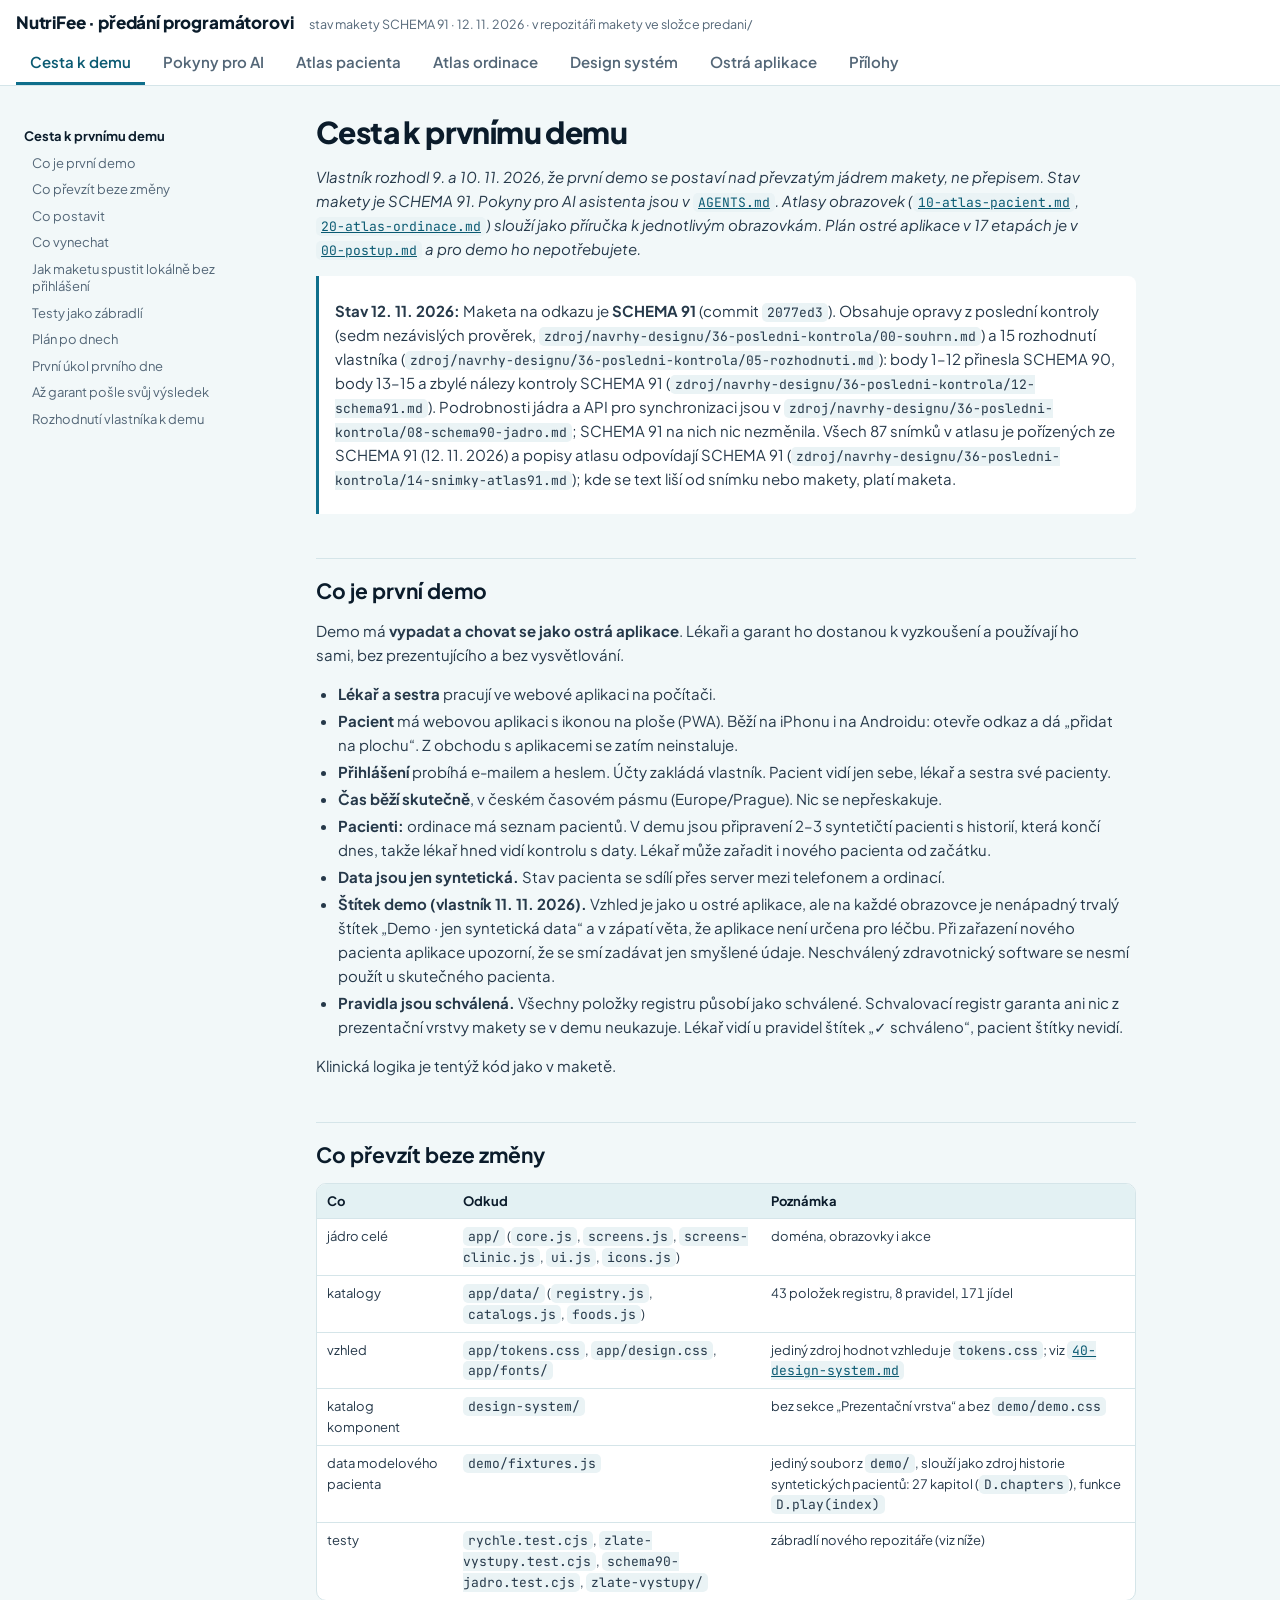
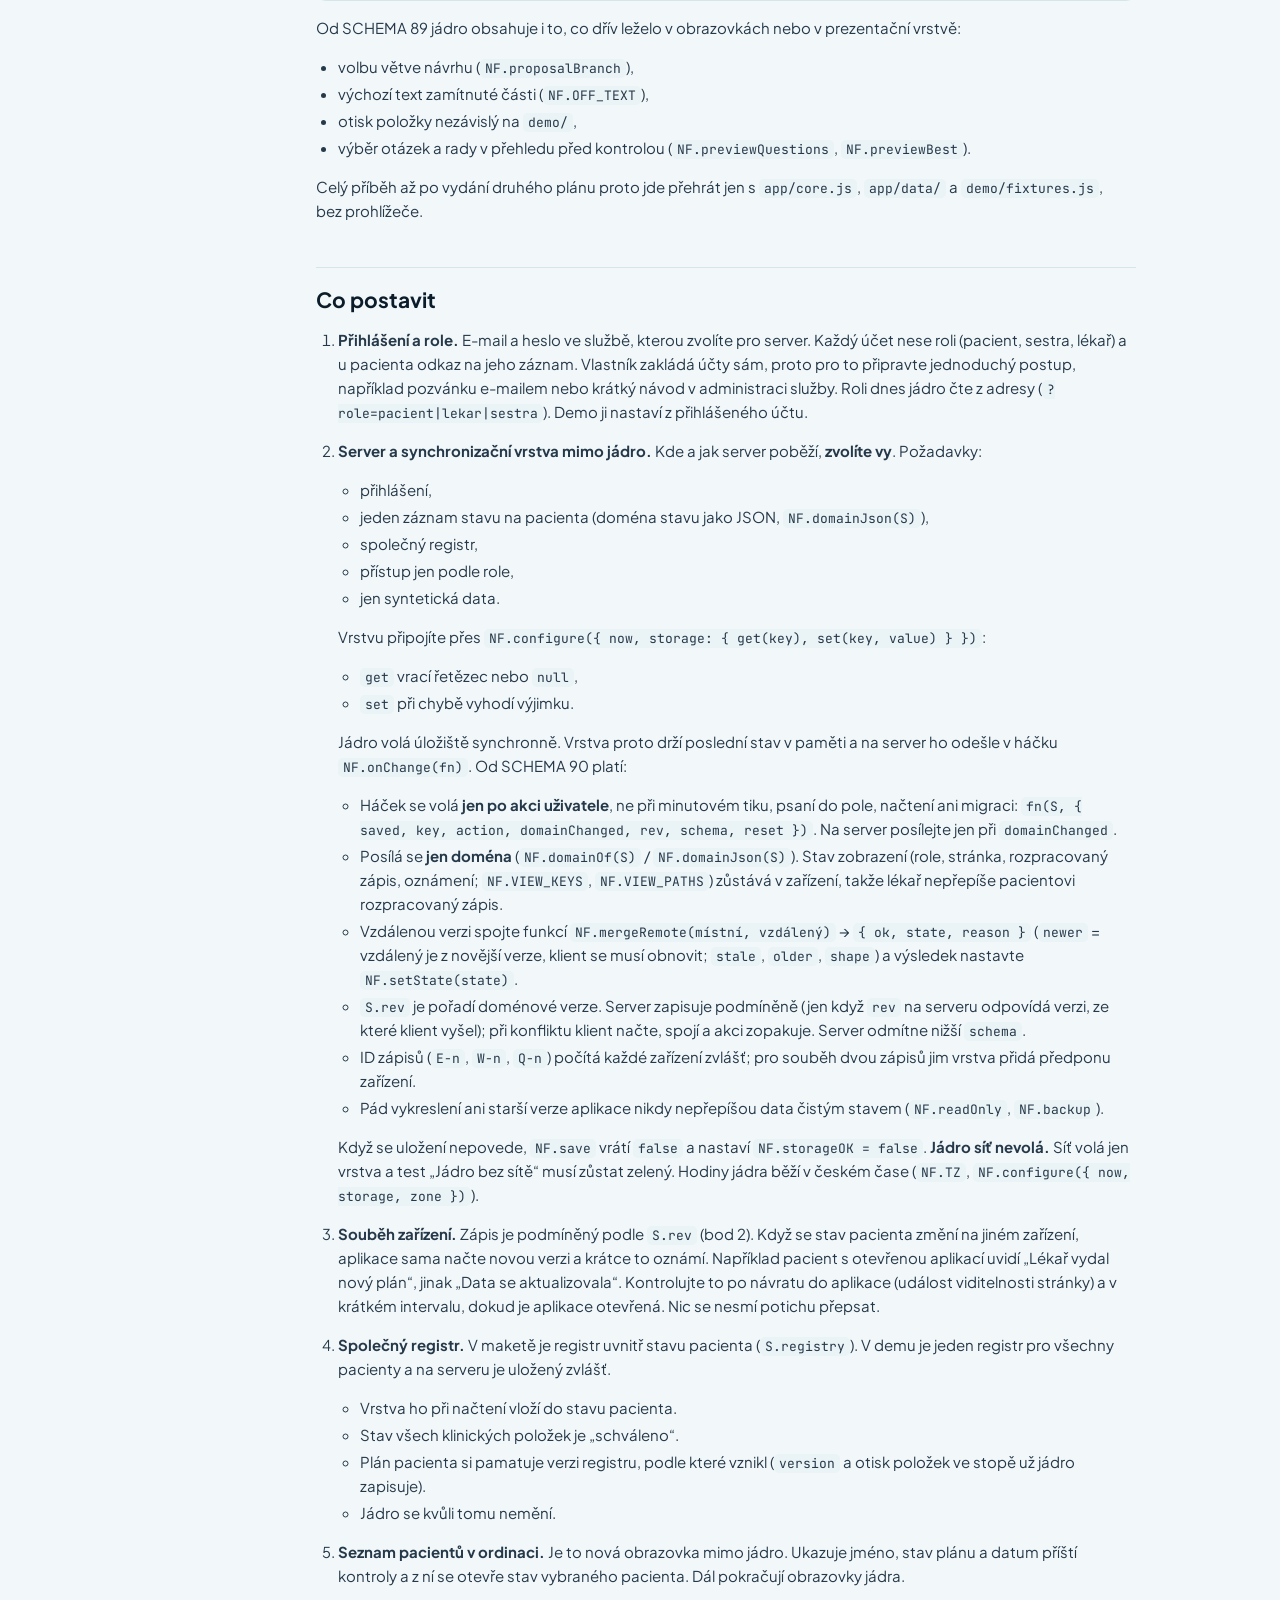
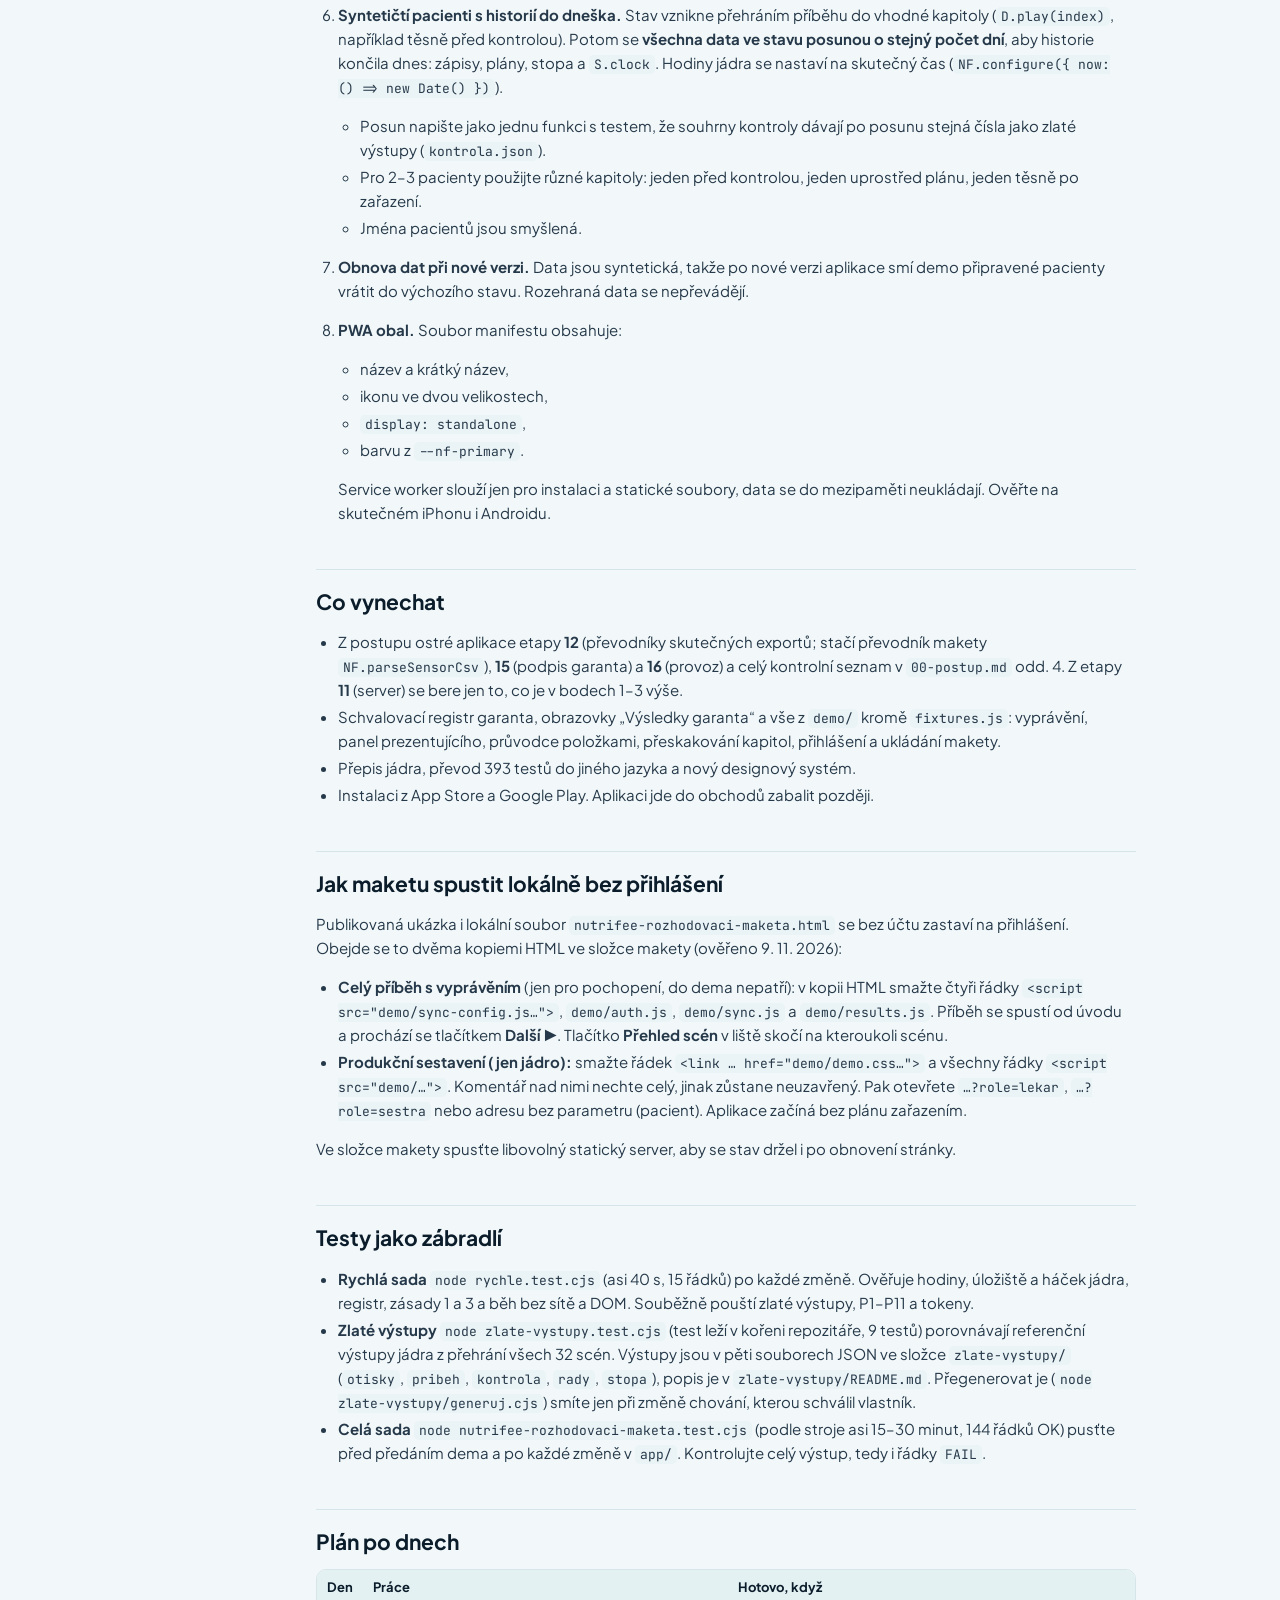
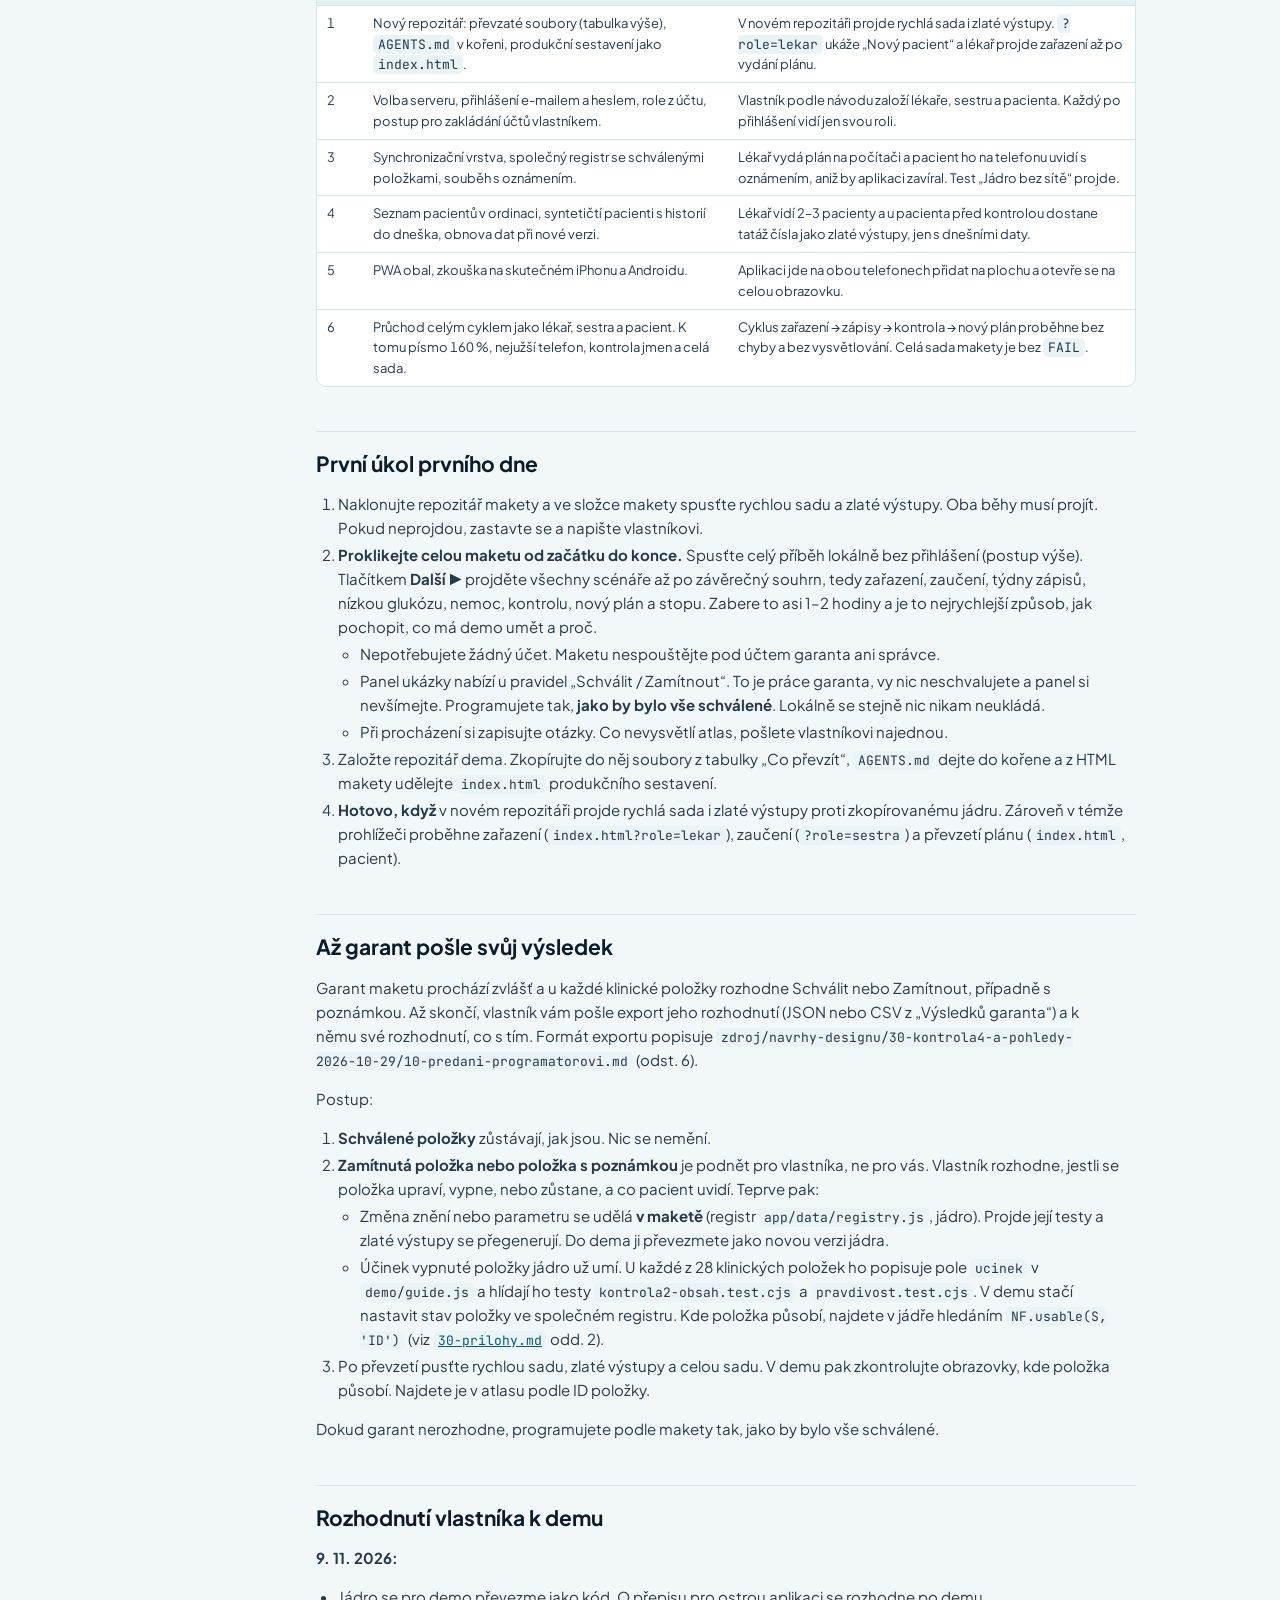
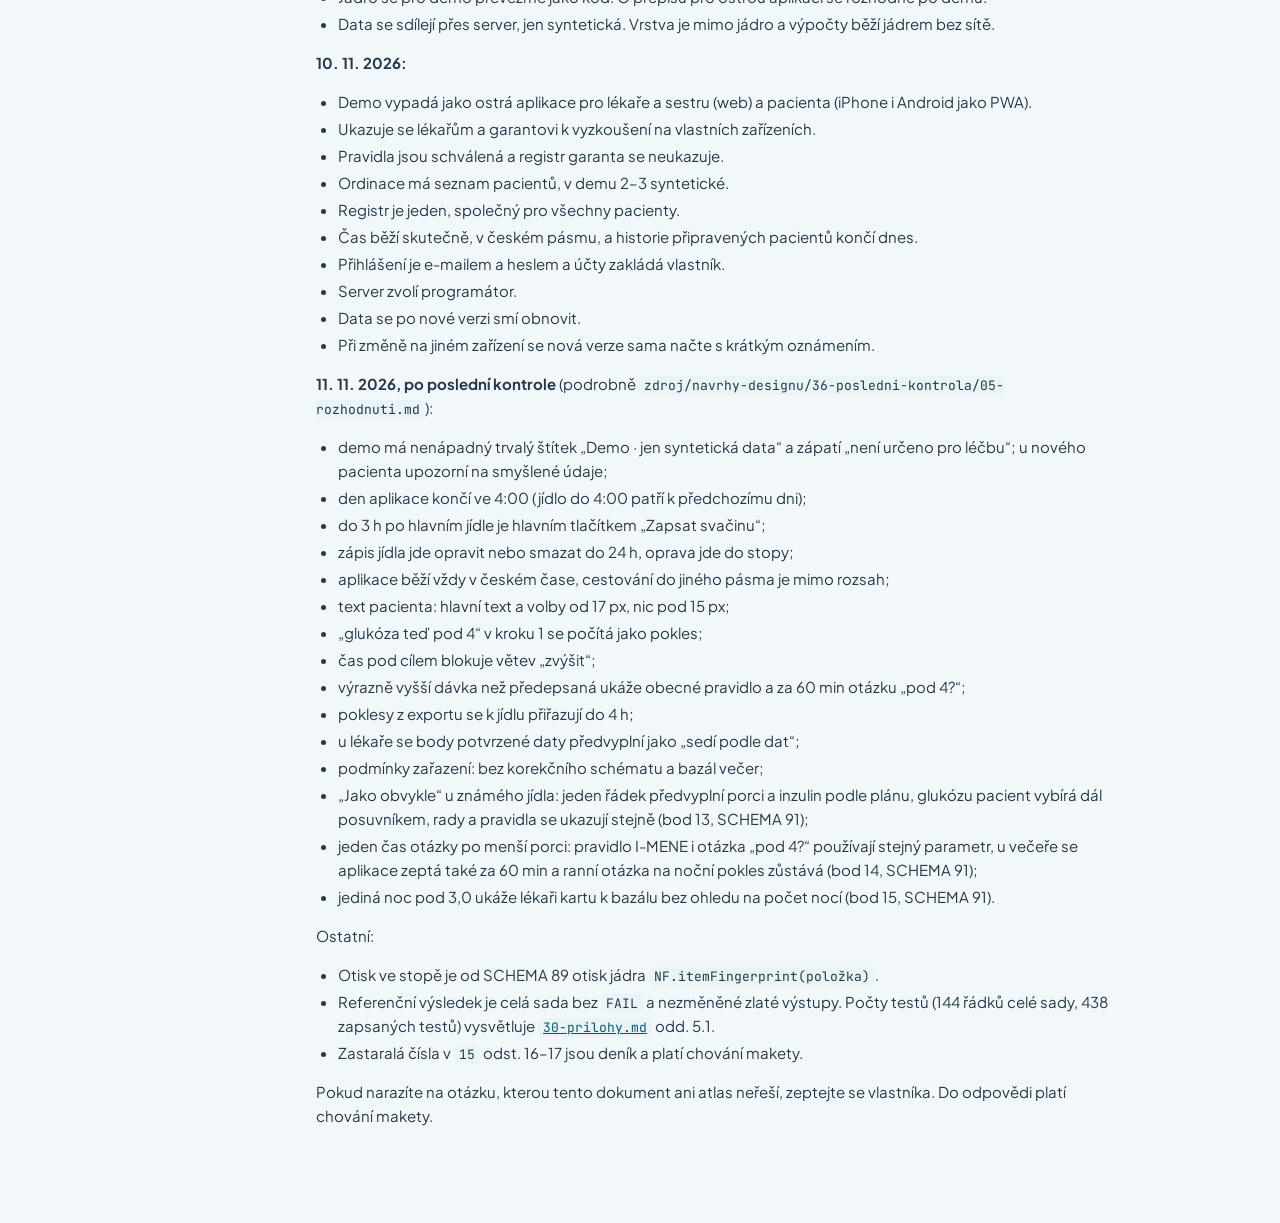
==== commit b439143e: "Předání: snímky všech 87 obrazovek a atlas podle SCHEMA 91 Co-Authored-By: Claude Opus 5.5 <noreply@" ====
--- a/predani/index.html
+++ b/predani/index.html
@@ -82,14 +82,14 @@
 </head>
 <body>
 <header>
-  <div class="hrow"><span class="brand">NutriFee · předání programátorovi</span><span class="meta">stav makety SCHEMA 89 · 10. 11. 2026 · v repozitáři makety ve složce predani/</span></div>
+  <div class="hrow"><span class="brand">NutriFee · předání programátorovi</span><span class="meta">stav makety SCHEMA 91 · 12. 11. 2026 · v repozitáři makety ve složce predani/</span></div>
   <nav class="tabs" aria-label="Části předání"><a class="tab" href="#demo" data-tab="demo">Cesta k demu</a><a class="tab" href="#agents" data-tab="agents">Pokyny pro AI</a><a class="tab" href="#pacient" data-tab="pacient">Atlas pacienta</a><a class="tab" href="#ordinace" data-tab="ordinace">Atlas ordinace</a><a class="tab" href="#design" data-tab="design">Design systém</a><a class="tab" href="#postup" data-tab="postup">Ostrá aplikace</a><a class="tab" href="#prilohy" data-tab="prilohy">Přílohy</a></nav>
 </header>
 <div class="wrap">
-  <aside class="side"><nav class="toc" data-for="demo" hidden><a class="l1" href="#demo-cesta-k-prvnimu-demu">Cesta k prvnímu demu</a><a class="l2" href="#demo-co-je-prvni-demo">Co je první demo</a><a class="l2" href="#demo-co-prevzit-beze-zmeny">Co převzít beze změny</a><a class="l2" href="#demo-co-postavit">Co postavit</a><a class="l2" href="#demo-co-vynechat">Co vynechat</a><a class="l2" href="#demo-jak-maketu-spustit-lokalne-bez-prihlaseni">Jak maketu spustit lokálně bez přihlášení</a><a class="l2" href="#demo-testy-jako-zabradli">Testy jako zábradlí</a><a class="l2" href="#demo-plan-po-dnech">Plán po dnech</a><a class="l2" href="#demo-prvni-ukol-prvniho-dne">První úkol prvního dne</a><a class="l2" href="#demo-az-garant-posle-svuj-vysledek">Až garant pošle svůj výsledek</a><a class="l2" href="#demo-rozhodnuti-vlastnika-k-demu">Rozhodnutí vlastníka k demu</a></nav><nav class="toc" data-for="agents" hidden><a class="l1" href="#agents-nutrifee-demo-pokyny-pro-ai-asistenta">NutriFee demo – pokyny pro AI asistenta</a><a class="l2" href="#agents-co-je-tento-repozitar">Co je tento repozitář</a><a class="l2" href="#agents-neporusitelne-zasady-plne-zneni-v-15-odst-2">Neporušitelné zásady (plné znění v 15 odst. 2)</a><a class="l2" href="#agents-jadro-app-nemen-stav-nad-nim">Jádro app/ neměň, stav nad ním</a><a class="l2" href="#agents-prikazy">Příkazy</a><a class="l2" href="#agents-obrazovky-pacienta-pravidla-p1-p11-15-odst-15b">Obrazovky pacienta: pravidla P1–P11 (15 odst. 15b)</a><a class="l2" href="#agents-co-se-nesmi-vracet-vytah-z-predani-30-prilohy-md-odd-4">Co se nesmí vracet (výtah z predani/30-prilohy.md odd. 4)</a><a class="l2" href="#agents-data-a-bezpecnost">Data a bezpečnost</a><a class="l2" href="#agents-jak-pracovat-male-ukoly-po-obrazovkach">Jak pracovat: malé úkoly po obrazovkách</a></nav><nav class="toc" data-for="pacient" hidden><a class="l1" href="#pacient-atlas-obrazovek-aplikace-pacienta-schema-90">Atlas obrazovek aplikace pacienta (SCHEMA 90)</a><a class="l2" href="#pacient-jak-cist-tento-atlas">Jak číst tento atlas</a><a class="l2" href="#pacient-jak-je-aplikace-pacienta-postavena">Jak je aplikace pacienta postavená</a><a class="l1" href="#pacient-a-prevzeti-planu-prvni-spusteni">A. Převzetí plánu (první spuštění)</a><a class="l2" href="#pacient-p01-prevzeti-1-6-co-chceme-do-kontroly">P01 · Převzetí 1/6 – Co chceme do kontroly</a><a class="l2" href="#pacient-p02-prevzeti-2-6-vase-davky-inzulinu">P02 · Převzetí 2/6 – Vaše dávky inzulinu</a><a class="l2" href="#pacient-p03-prevzeti-3-6-vase-navyky">P03 · Převzetí 3/6 – Vaše návyky</a><a class="l2" href="#pacient-p04-prevzeti-4-6-jak-to-funguje">P04 · Převzetí 4/6 – Jak to funguje</a><a class="l2" href="#pacient-p05-prevzeti-5-6-co-nedelame">P05 · Převzetí 5/6 – Co neděláme</a><a class="l2" href="#pacient-p06-prevzeti-6-6-kontrolni-otazka">P06 · Převzetí 6/6 – Kontrolní otázka</a><a class="l2" href="#pacient-p07-prevzeti-bez-dokonceneho-zauceni">P07 · Převzetí bez dokončeného zaučení</a><a class="l1" href="#pacient-b-dnes">B. Dnes</a><a class="l2" href="#pacient-p08-dnes-prvni-den-po-prevzeti">P08 · Dnes – první den po převzetí</a><a class="l2" href="#pacient-p09-dnes-dalsi-jidlo-po-snidani-zapsat-svacinu-a-opravit-zap">P09 · Dnes – další jídlo po snídani: „Zapsat svačinu“ a „Opravit zápis“</a><a class="l2" href="#pacient-p10-dnes-opravit-inzulin">P10 · Dnes – Opravit inzulin</a><a class="l2" href="#pacient-p11-dnes-zmeskane-jidlo-novinka-a-vcera-chybi">P11 · Dnes – zmeškané jídlo, novinka a „Včera chybí“</a><a class="l2" href="#pacient-p12-dnes-vynechane-jidlo-otazka-na-inzulin">P12 · Dnes – vynechané jídlo: otázka na inzulin</a><a class="l2" href="#pacient-p13-dnes-tydenni-shrnuti-vas-tyden">P13 · Dnes – týdenní shrnutí „Váš týden“</a><a class="l2" href="#pacient-p14-dnes-jak-to-dopadlo-s-otazkou-pri-rozchodu">P14 · Dnes – Jak to dopadlo (s otázkou při rozchodu)</a><a class="l2" href="#pacient-p15-dnes-mene-jidla-nez-obvykle">P15 · Dnes – Méně jídla než obvykle</a><a class="l2" href="#pacient-p16-dnes-otazka-klesla-glukoza-pod-4">P16 · Dnes – otázka „Klesla glukóza pod 4?“</a><a class="l2" href="#pacient-p17-dnes-pokles-pod-4-je-zapsany">P17 · Dnes – Pokles pod 4 je zapsaný</a><a class="l2" href="#pacient-p18-dnes-opakovane-poklesy">P18 · Dnes – opakované poklesy</a><a class="l2" href="#pacient-p19-dnes-rezim-nemoci">P19 · Dnes – režim nemoci</a><a class="l2" href="#pacient-p20-dnes-nemoc-uz-je-vam-lepe">P20 · Dnes – nemoc, „Už je vám lépe?“</a><a class="l2" href="#pacient-p21-dnes-pred-kontrolou-pripominka-exportu-a-jak-na-to">P21 · Dnes – před kontrolou, připomínka exportu a „Jak na to“</a><a class="l2" href="#pacient-p22-dnes-cas-na-bazal">P22 · Dnes – Čas na bazál</a><a class="l2" href="#pacient-p23-dnes-dnesni-jidla-jsou-zapsana">P23 · Dnes – dnešní jídla jsou zapsaná</a><a class="l2" href="#pacient-p24-dnes-inzulin-ceka-na-potvrzeni">P24 · Dnes – inzulin čeká na potvrzení</a><a class="l2" href="#pacient-p25-dnes-jina-davka-nez-v-planu">P25 · Dnes – Jiná dávka než v plánu</a><a class="l1" href="#pacient-c-zapis-jidla-krok-1">C. Zápis jídla – krok 1</a><a class="l2" href="#pacient-p26-krok-1-je-inzulin-uz-pichnuty">P26 · Krok 1 – Je inzulin už píchnutý?</a><a class="l2" href="#pacient-p27-krok-1-ano-jinak">P27 · Krok 1 – Ano, jinak</a><a class="l2" href="#pacient-p28-krok-1-nevim">P28 · Krok 1 – Nevím</a><a class="l2" href="#pacient-p29-krok-1-kolik-ukazuje-senzor-ted">P29 · Krok 1 – Kolik ukazuje senzor teď?</a><a class="l2" href="#pacient-p30-krok-1-glukoza-pod-4">P30 · Krok 1 – glukóza pod 4</a><a class="l2" href="#pacient-p31-krok-1-glukoza-nad-15">P31 · Krok 1 – glukóza nad 15</a><a class="l2" href="#pacient-p32-krok-1-nejvyssi-hodnota-po-minulem-jidle">P32 · Krok 1 – nejvyšší hodnota po minulém jídle</a><a class="l2" href="#pacient-p33-krok-1-pokles-po-minulem-jidle">P33 · Krok 1 – pokles po minulém jídle</a><a class="l2" href="#pacient-p34-krok-1-nocni-pokles-u-snidane">P34 · Krok 1 – noční pokles u snídaně</a><a class="l1" href="#pacient-d-zpetny-zapis-krok-1">D. Zpětný zápis – krok 1</a><a class="l2" href="#pacient-p35-zpetne-byl-inzulin">P35 · Zpětně – Byl inzulin?</a><a class="l2" href="#pacient-p36-zpetne-v-kolik-bylo-jidlo">P36 · Zpětně – V kolik bylo jídlo?</a><a class="l2" href="#pacient-p37-zpetne-glukoza-pri-jidle">P37 · Zpětně – glukóza při jídle</a><a class="l2" href="#pacient-p38-zpetne-nejvyssi-po-jidle-nad-15">P38 · Zpětně – nejvyšší po jídle nad 15</a><a class="l1" href="#pacient-e-zapis-jidla-krok-2">E. Zápis jídla – krok 2</a><a class="l2" href="#pacient-p39-krok-2-co-budete-jist-a-porce">P39 · Krok 2 – co budete jíst a porce</a><a class="l2" href="#pacient-p40-krok-2-nove-jidlo-jen-nazvem">P40 · Krok 2 – nové jídlo jen názvem</a><a class="l2" href="#pacient-p41-krok-2-svacina">P41 · Krok 2 – svačina</a><a class="l1" href="#pacient-f-zapis-jidla-krok-3">F. Zápis jídla – krok 3</a><a class="l2" href="#pacient-p42-krok-3-nezname-jidlo-prvni-zapis">P42 · Krok 3 – neznámé jídlo (první zápis)</a><a class="l2" href="#pacient-p43-krok-3-pred-pichnutim-porce-zpet-k-obvykle-doplnek-a-pro">P43 · Krok 3 – před píchnutím: porce zpět k obvyklé, doplněk a procházka</a><a class="l2" href="#pacient-p44-krok-3-po-pichnuti">P44 · Krok 3 – po píchnutí</a><a class="l2" href="#pacient-p45-krok-3-mensi-porce-po-pichnuti">P45 · Krok 3 – menší porce po píchnutí</a><a class="l2" href="#pacient-p46-krok-3-glukoza-pod-4-pred-jidlem">P46 · Krok 3 – glukóza pod 4 před jídlem</a><a class="l2" href="#pacient-p47-krok-3-zpetny-zapis">P47 · Krok 3 – zpětný zápis</a><a class="l2" href="#pacient-p48-krok-3-pri-nemoci">P48 · Krok 3 – při nemoci</a><a class="l1" href="#pacient-g-jidla">G. Jídla</a><a class="l2" href="#pacient-p49-vase-jidla">P49 · Vaše jídla</a><a class="l2" href="#pacient-p50-detail-jidla">P50 · Detail jídla</a><a class="l1" href="#pacient-h-muj-plan-co-uvidi-lekar-novy-plan">H. Můj plán, Co uvidí lékař, nový plán</a><a class="l2" href="#pacient-p51-muj-plan">P51 · Můj plán</a><a class="l2" href="#pacient-p52-co-uvidi-lekar-prehled-pred-kontrolou">P52 · Co uvidí lékař (přehled před kontrolou)</a><a class="l2" href="#pacient-p53-novy-plan-co-se-zmenilo">P53 · Nový plán: co se změnilo</a><a class="l1" href="#pacient-i-bezpeci">I. Bezpečí</a><a class="l2" href="#pacient-p54-bezpeci">P54 · Bezpečí</a><a class="l2" href="#pacient-p55-bezpeci-cele-pravidlo">P55 · Bezpečí – celé pravidlo</a><a class="l2" href="#pacient-p56-bezpeci-z-kroku-jidla">P56 · Bezpečí z kroku jídla</a><a class="l2" href="#pacient-p57-napsat-podpore">P57 · Napsat podpoře</a><a class="l1" href="#pacient-stavy-ktere-atlas-neukazuje-snimkem">Stavy, které atlas neukazuje snímkem</a><a class="l1" href="#pacient-rozpory-k-rozhodnuti">Rozpory k rozhodnutí</a><a class="l1" href="#pacient-vyreseno-v-schema-87-88-a-90">Vyřešeno v SCHEMA 87, 88 a 90</a></nav><nav class="toc" data-for="ordinace" hidden><a class="l1" href="#ordinace-nutrifee-atlas-obrazovek-ordinace-o01-o30-schema-90">NutriFee – atlas obrazovek ordinace (O01–O30, SCHEMA 90)</a><a class="l2" href="#ordinace-jak-cist-snimky">Jak číst snímky</a><a class="l2" href="#ordinace-1-role-v-ordinaci">1. Role v ordinaci</a><a class="l2" href="#ordinace-2-prubeh-v-ordinaci-krok-za-krokem">2. Průběh v ordinaci krok za krokem</a><a class="l2" href="#ordinace-3-mapa-prechodu">3. Mapa přechodů</a><a class="l2" href="#ordinace-4-registr-polozek-schvalovani-a-stopa">4. Registr položek, schvalování a stopa</a><a class="l2" href="#ordinace-5-spolecne-prvky-ordinace">5. Společné prvky ordinace</a><a class="l2" href="#ordinace-6-obrazovky">6. Obrazovky</a><a class="l2" href="#ordinace-7-rozpory-k-rozhodnuti">7. Rozpory k rozhodnutí</a><a class="l2" href="#ordinace-8-vyreseno-v-schema-87-a-90">8. Vyřešeno v SCHEMA 87 a 90</a></nav><nav class="toc" data-for="design" hidden><a class="l1" href="#design-priloha-designovy-system">Příloha: designový systém</a><a class="l2" href="#design-1-co-se-prenasi-a-jak">1. Co se přenáší a jak</a><a class="l2" href="#design-2-kategorie-tokenu">2. Kategorie tokenů</a><a class="l2" href="#design-3-typograficka-stupnice">3. Typografická stupnice</a><a class="l2" href="#design-4-odstupy-zaobleni-a-cile-dotyku">4. Odstupy, zaoblení a cíle dotyku</a><a class="l2" href="#design-5-barevne-role-a-kontrasty">5. Barevné role a kontrasty</a><a class="l2" href="#design-6-komponenty-v-katalogu">6. Komponenty v katalogu</a><a class="l2" href="#design-7-jak-otevrit-katalog-a-inspektor">7. Jak otevřít katalog a inspektor</a><a class="l2" href="#design-8-co-z-katalogu-neprenaset">8. Co z katalogu nepřenášet</a></nav><nav class="toc" data-for="postup" hidden><a class="l1" href="#postup-nutrifee-predani-programatorovi-jak-postupovat">NutriFee – předání programátorovi: jak postupovat</a><a class="l2" href="#postup-1-uvod">1. Úvod</a><a class="l2" href="#postup-2-architektura-ciloveho-stavu">2. Architektura cílového stavu</a><a class="l2" href="#postup-3-posloupnost-etap">3. Posloupnost etap</a><a class="l2" href="#postup-4-kontrolni-seznam-pred-ostrym-provozem">4. Kontrolní seznam před ostrým provozem</a><a class="l2" href="#postup-5-rozpory-k-rozhodnuti">5. Rozpory k rozhodnutí</a><a class="l2" href="#postup-6-vyreseno-v-schema-87-88-a-90">6. Vyřešeno v SCHEMA 87, 88 a 90</a></nav><nav class="toc" data-for="prilohy" hidden><a class="l1" href="#prilohy-nutrifee-predani-programatorovi-prilohy">NutriFee – předání programátorovi: přílohy</a><a class="l2" href="#prilohy-1-slovnik-pojmu">1. Slovník pojmů</a><a class="l2" href="#prilohy-2-registr-polozek">2. Registr položek</a><a class="l2" href="#prilohy-3-katalogy">3. Katalogy</a><a class="l2" href="#prilohy-4-co-se-nesmi-vracet">4. Co se nesmí vracet</a><a class="l2" href="#prilohy-5-testy-jako-specifikace">5. Testy jako specifikace</a></nav></aside>
-  <main><article class="doc" id="demo" data-tab="demo" hidden><h1 id="demo-cesta-k-prvnimu-demu">Cesta k prvnímu demu</h1><p><em>Vlastník rozhodl 9. a 10. 11. 2026, že první demo se postaví nad převzatým jádrem makety, ne přepisem. Stav makety je SCHEMA 90. Pokyny pro AI asistenta jsou v <a href="#agents"><code>AGENTS.md</code></a>. Atlasy obrazovek (<a href="#pacient"><code>10-atlas-pacient.md</code></a>, <a href="#ordinace"><code>20-atlas-ordinace.md</code></a>) slouží jako příručka k jednotlivým obrazovkám. Plán ostré aplikace v 17 etapách je v <a href="#postup"><code>00-postup.md</code></a> a pro demo ho nepotřebujete.</em></p>
+  <aside class="side"><nav class="toc" data-for="demo" hidden><a class="l1" href="#demo-cesta-k-prvnimu-demu">Cesta k prvnímu demu</a><a class="l2" href="#demo-co-je-prvni-demo">Co je první demo</a><a class="l2" href="#demo-co-prevzit-beze-zmeny">Co převzít beze změny</a><a class="l2" href="#demo-co-postavit">Co postavit</a><a class="l2" href="#demo-co-vynechat">Co vynechat</a><a class="l2" href="#demo-jak-maketu-spustit-lokalne-bez-prihlaseni">Jak maketu spustit lokálně bez přihlášení</a><a class="l2" href="#demo-testy-jako-zabradli">Testy jako zábradlí</a><a class="l2" href="#demo-plan-po-dnech">Plán po dnech</a><a class="l2" href="#demo-prvni-ukol-prvniho-dne">První úkol prvního dne</a><a class="l2" href="#demo-az-garant-posle-svuj-vysledek">Až garant pošle svůj výsledek</a><a class="l2" href="#demo-rozhodnuti-vlastnika-k-demu">Rozhodnutí vlastníka k demu</a></nav><nav class="toc" data-for="agents" hidden><a class="l1" href="#agents-nutrifee-demo-pokyny-pro-ai-asistenta">NutriFee demo – pokyny pro AI asistenta</a><a class="l2" href="#agents-co-je-tento-repozitar">Co je tento repozitář</a><a class="l2" href="#agents-neporusitelne-zasady-plne-zneni-v-15-odst-2">Neporušitelné zásady (plné znění v 15 odst. 2)</a><a class="l2" href="#agents-jadro-app-nemen-stav-nad-nim">Jádro app/ neměň, stav nad ním</a><a class="l2" href="#agents-prikazy">Příkazy</a><a class="l2" href="#agents-obrazovky-pacienta-pravidla-p1-p11-15-odst-15b">Obrazovky pacienta: pravidla P1–P11 (15 odst. 15b)</a><a class="l2" href="#agents-co-se-nesmi-vracet-vytah-z-predani-30-prilohy-md-odd-4">Co se nesmí vracet (výtah z predani/30-prilohy.md odd. 4)</a><a class="l2" href="#agents-data-a-bezpecnost">Data a bezpečnost</a><a class="l2" href="#agents-jak-pracovat-male-ukoly-po-obrazovkach">Jak pracovat: malé úkoly po obrazovkách</a></nav><nav class="toc" data-for="pacient" hidden><a class="l1" href="#pacient-atlas-obrazovek-aplikace-pacienta-schema-91">Atlas obrazovek aplikace pacienta (SCHEMA 91)</a><a class="l2" href="#pacient-jak-cist-tento-atlas">Jak číst tento atlas</a><a class="l2" href="#pacient-jak-je-aplikace-pacienta-postavena">Jak je aplikace pacienta postavená</a><a class="l1" href="#pacient-a-prevzeti-planu-prvni-spusteni">A. Převzetí plánu (první spuštění)</a><a class="l2" href="#pacient-p01-prevzeti-1-6-co-chceme-do-kontroly">P01 · Převzetí 1/6 – Co chceme do kontroly</a><a class="l2" href="#pacient-p02-prevzeti-2-6-vase-davky-inzulinu">P02 · Převzetí 2/6 – Vaše dávky inzulinu</a><a class="l2" href="#pacient-p03-prevzeti-3-6-vase-navyky">P03 · Převzetí 3/6 – Vaše návyky</a><a class="l2" href="#pacient-p04-prevzeti-4-6-jak-to-funguje">P04 · Převzetí 4/6 – Jak to funguje</a><a class="l2" href="#pacient-p05-prevzeti-5-6-co-nedelame">P05 · Převzetí 5/6 – Co neděláme</a><a class="l2" href="#pacient-p06-prevzeti-6-6-kontrolni-otazka">P06 · Převzetí 6/6 – Kontrolní otázka</a><a class="l2" href="#pacient-p07-prevzeti-bez-dokonceneho-zauceni">P07 · Převzetí bez dokončeného zaučení</a><a class="l1" href="#pacient-b-dnes">B. Dnes</a><a class="l2" href="#pacient-p08-dnes-prvni-den-po-prevzeti">P08 · Dnes – první den po převzetí</a><a class="l2" href="#pacient-p09-dnes-dalsi-jidlo-po-snidani-zapsat-svacinu-a-opravit-zap">P09 · Dnes – další jídlo po snídani: „Zapsat svačinu“ a „Opravit zápis“</a><a class="l2" href="#pacient-p10-dnes-opravit-inzulin">P10 · Dnes – Opravit inzulin</a><a class="l2" href="#pacient-p11-dnes-zmeskane-jidlo-novinka-a-vcera-chybi">P11 · Dnes – zmeškané jídlo, novinka a „Včera chybí“</a><a class="l2" href="#pacient-p12-dnes-vynechane-jidlo-otazka-na-inzulin">P12 · Dnes – vynechané jídlo: otázka na inzulin</a><a class="l2" href="#pacient-p13-dnes-tydenni-shrnuti-vas-tyden">P13 · Dnes – týdenní shrnutí „Váš týden“</a><a class="l2" href="#pacient-p14-dnes-jak-to-dopadlo-s-otazkou-pri-rozchodu">P14 · Dnes – Jak to dopadlo (s otázkou při rozchodu)</a><a class="l2" href="#pacient-p15-dnes-mene-jidla-nez-obvykle">P15 · Dnes – Méně jídla než obvykle</a><a class="l2" href="#pacient-p16-dnes-otazka-klesla-glukoza-pod-4">P16 · Dnes – otázka „Klesla glukóza pod 4?“</a><a class="l2" href="#pacient-p17-dnes-pokles-pod-4-je-zapsany">P17 · Dnes – Pokles pod 4 je zapsaný</a><a class="l2" href="#pacient-p18-dnes-opakovane-poklesy">P18 · Dnes – opakované poklesy</a><a class="l2" href="#pacient-p19-dnes-rezim-nemoci">P19 · Dnes – režim nemoci</a><a class="l2" href="#pacient-p20-dnes-nemoc-uz-je-vam-lepe">P20 · Dnes – nemoc, „Už je vám lépe?“</a><a class="l2" href="#pacient-p21-dnes-pred-kontrolou-pripominka-exportu-a-jak-na-to">P21 · Dnes – před kontrolou, připomínka exportu a „Jak na to“</a><a class="l2" href="#pacient-p22-dnes-cas-na-bazal">P22 · Dnes – Čas na bazál</a><a class="l2" href="#pacient-p23-dnes-dnesni-jidla-jsou-zapsana">P23 · Dnes – dnešní jídla jsou zapsaná</a><a class="l2" href="#pacient-p24-dnes-inzulin-ceka-na-potvrzeni">P24 · Dnes – inzulin čeká na potvrzení</a><a class="l2" href="#pacient-p25-dnes-jina-davka-nez-v-planu">P25 · Dnes – Jiná dávka než v plánu</a><a class="l1" href="#pacient-c-zapis-jidla-krok-1">C. Zápis jídla – krok 1</a><a class="l2" href="#pacient-p26-krok-1-je-inzulin-uz-pichnuty">P26 · Krok 1 – Je inzulin už píchnutý?</a><a class="l2" href="#pacient-p27-krok-1-ano-jinak">P27 · Krok 1 – Ano, jinak</a><a class="l2" href="#pacient-p28-krok-1-nevim">P28 · Krok 1 – Nevím</a><a class="l2" href="#pacient-p29-krok-1-kolik-ukazuje-senzor-ted">P29 · Krok 1 – Kolik ukazuje senzor teď?</a><a class="l2" href="#pacient-p30-krok-1-glukoza-pod-4">P30 · Krok 1 – glukóza pod 4</a><a class="l2" href="#pacient-p31-krok-1-glukoza-nad-15">P31 · Krok 1 – glukóza nad 15</a><a class="l2" href="#pacient-p32-krok-1-nejvyssi-hodnota-po-minulem-jidle">P32 · Krok 1 – nejvyšší hodnota po minulém jídle</a><a class="l2" href="#pacient-p33-krok-1-pokles-po-minulem-jidle">P33 · Krok 1 – pokles po minulém jídle</a><a class="l2" href="#pacient-p34-krok-1-nocni-pokles-u-snidane">P34 · Krok 1 – noční pokles u snídaně</a><a class="l1" href="#pacient-d-zpetny-zapis-krok-1">D. Zpětný zápis – krok 1</a><a class="l2" href="#pacient-p35-zpetne-byl-inzulin">P35 · Zpětně – Byl inzulin?</a><a class="l2" href="#pacient-p36-zpetne-v-kolik-bylo-jidlo">P36 · Zpětně – V kolik bylo jídlo?</a><a class="l2" href="#pacient-p37-zpetne-glukoza-pri-jidle">P37 · Zpětně – glukóza při jídle</a><a class="l2" href="#pacient-p38-zpetne-nejvyssi-po-jidle-nad-15">P38 · Zpětně – nejvyšší po jídle nad 15</a><a class="l1" href="#pacient-e-zapis-jidla-krok-2">E. Zápis jídla – krok 2</a><a class="l2" href="#pacient-p39-krok-2-co-budete-jist-a-porce">P39 · Krok 2 – co budete jíst a porce</a><a class="l2" href="#pacient-p40-krok-2-nove-jidlo-jen-nazvem">P40 · Krok 2 – nové jídlo jen názvem</a><a class="l2" href="#pacient-p41-krok-2-svacina">P41 · Krok 2 – svačina</a><a class="l1" href="#pacient-f-zapis-jidla-krok-3">F. Zápis jídla – krok 3</a><a class="l2" href="#pacient-p42-krok-3-nezname-jidlo-prvni-zapis">P42 · Krok 3 – neznámé jídlo (první zápis)</a><a class="l2" href="#pacient-p43-krok-3-pred-pichnutim-porce-zpet-k-obvykle-doplnek-a-pro">P43 · Krok 3 – před píchnutím: porce zpět k obvyklé, doplněk a procházka</a><a class="l2" href="#pacient-p44-krok-3-po-pichnuti">P44 · Krok 3 – po píchnutí</a><a class="l2" href="#pacient-p45-krok-3-mensi-porce-po-pichnuti">P45 · Krok 3 – menší porce po píchnutí</a><a class="l2" href="#pacient-p46-krok-3-glukoza-pod-4-pred-jidlem">P46 · Krok 3 – glukóza pod 4 před jídlem</a><a class="l2" href="#pacient-p47-krok-3-zpetny-zapis">P47 · Krok 3 – zpětný zápis</a><a class="l2" href="#pacient-p48-krok-3-pri-nemoci">P48 · Krok 3 – při nemoci</a><a class="l1" href="#pacient-g-jidla">G. Jídla</a><a class="l2" href="#pacient-p49-vase-jidla">P49 · Vaše jídla</a><a class="l2" href="#pacient-p50-detail-jidla">P50 · Detail jídla</a><a class="l1" href="#pacient-h-muj-plan-co-uvidi-lekar-novy-plan">H. Můj plán, Co uvidí lékař, nový plán</a><a class="l2" href="#pacient-p51-muj-plan">P51 · Můj plán</a><a class="l2" href="#pacient-p52-co-uvidi-lekar-prehled-pred-kontrolou">P52 · Co uvidí lékař (přehled před kontrolou)</a><a class="l2" href="#pacient-p53-novy-plan-co-se-zmenilo">P53 · Nový plán: co se změnilo</a><a class="l1" href="#pacient-i-bezpeci">I. Bezpečí</a><a class="l2" href="#pacient-p54-bezpeci">P54 · Bezpečí</a><a class="l2" href="#pacient-p55-bezpeci-cele-pravidlo">P55 · Bezpečí – celé pravidlo</a><a class="l2" href="#pacient-p56-bezpeci-z-kroku-jidla">P56 · Bezpečí z kroku jídla</a><a class="l2" href="#pacient-p57-napsat-podpore">P57 · Napsat podpoře</a><a class="l1" href="#pacient-stavy-ktere-atlas-neukazuje-snimkem">Stavy, které atlas neukazuje snímkem</a><a class="l1" href="#pacient-rozpory-k-rozhodnuti">Rozpory k rozhodnutí</a><a class="l1" href="#pacient-vyreseno-v-schema-87-88-90-a-91">Vyřešeno v SCHEMA 87, 88, 90 a 91</a></nav><nav class="toc" data-for="ordinace" hidden><a class="l1" href="#ordinace-nutrifee-atlas-obrazovek-ordinace-o01-o30-schema-91">NutriFee – atlas obrazovek ordinace (O01–O30, SCHEMA 91)</a><a class="l2" href="#ordinace-jak-cist-snimky">Jak číst snímky</a><a class="l2" href="#ordinace-1-role-v-ordinaci">1. Role v ordinaci</a><a class="l2" href="#ordinace-2-prubeh-v-ordinaci-krok-za-krokem">2. Průběh v ordinaci krok za krokem</a><a class="l2" href="#ordinace-3-mapa-prechodu">3. Mapa přechodů</a><a class="l2" href="#ordinace-4-registr-polozek-schvalovani-a-stopa">4. Registr položek, schvalování a stopa</a><a class="l2" href="#ordinace-5-spolecne-prvky-ordinace">5. Společné prvky ordinace</a><a class="l2" href="#ordinace-6-obrazovky">6. Obrazovky</a><a class="l2" href="#ordinace-7-rozpory-k-rozhodnuti">7. Rozpory k rozhodnutí</a><a class="l2" href="#ordinace-8-vyreseno-v-schema-87-90-a-91">8. Vyřešeno v SCHEMA 87, 90 a 91</a></nav><nav class="toc" data-for="design" hidden><a class="l1" href="#design-priloha-designovy-system">Příloha: designový systém</a><a class="l2" href="#design-1-co-se-prenasi-a-jak">1. Co se přenáší a jak</a><a class="l2" href="#design-2-kategorie-tokenu">2. Kategorie tokenů</a><a class="l2" href="#design-3-typograficka-stupnice">3. Typografická stupnice</a><a class="l2" href="#design-4-odstupy-zaobleni-a-cile-dotyku">4. Odstupy, zaoblení a cíle dotyku</a><a class="l2" href="#design-5-barevne-role-a-kontrasty">5. Barevné role a kontrasty</a><a class="l2" href="#design-6-komponenty-v-katalogu">6. Komponenty v katalogu</a><a class="l2" href="#design-7-jak-otevrit-katalog-a-inspektor">7. Jak otevřít katalog a inspektor</a><a class="l2" href="#design-8-co-z-katalogu-neprenaset">8. Co z katalogu nepřenášet</a></nav><nav class="toc" data-for="postup" hidden><a class="l1" href="#postup-nutrifee-predani-programatorovi-jak-postupovat">NutriFee – předání programátorovi: jak postupovat</a><a class="l2" href="#postup-1-uvod">1. Úvod</a><a class="l2" href="#postup-2-architektura-ciloveho-stavu">2. Architektura cílového stavu</a><a class="l2" href="#postup-3-posloupnost-etap">3. Posloupnost etap</a><a class="l2" href="#postup-4-kontrolni-seznam-pred-ostrym-provozem">4. Kontrolní seznam před ostrým provozem</a><a class="l2" href="#postup-5-rozpory-k-rozhodnuti">5. Rozpory k rozhodnutí</a><a class="l2" href="#postup-6-vyreseno-v-schema-87-88-a-90">6. Vyřešeno v SCHEMA 87, 88 a 90</a></nav><nav class="toc" data-for="prilohy" hidden><a class="l1" href="#prilohy-nutrifee-predani-programatorovi-prilohy">NutriFee – předání programátorovi: přílohy</a><a class="l2" href="#prilohy-1-slovnik-pojmu">1. Slovník pojmů</a><a class="l2" href="#prilohy-2-registr-polozek">2. Registr položek</a><a class="l2" href="#prilohy-3-katalogy">3. Katalogy</a><a class="l2" href="#prilohy-4-co-se-nesmi-vracet">4. Co se nesmí vracet</a><a class="l2" href="#prilohy-5-testy-jako-specifikace">5. Testy jako specifikace</a></nav></aside>
+  <main><article class="doc" id="demo" data-tab="demo" hidden><h1 id="demo-cesta-k-prvnimu-demu">Cesta k prvnímu demu</h1><p><em>Vlastník rozhodl 9. a 10. 11. 2026, že první demo se postaví nad převzatým jádrem makety, ne přepisem. Stav makety je SCHEMA 91. Pokyny pro AI asistenta jsou v <a href="#agents"><code>AGENTS.md</code></a>. Atlasy obrazovek (<a href="#pacient"><code>10-atlas-pacient.md</code></a>, <a href="#ordinace"><code>20-atlas-ordinace.md</code></a>) slouží jako příručka k jednotlivým obrazovkám. Plán ostré aplikace v 17 etapách je v <a href="#postup"><code>00-postup.md</code></a> a pro demo ho nepotřebujete.</em></p>
 <blockquote>
-<p><strong>Stav 10. 11. 2026 večer:</strong> Maketa na odkazu je <strong>SCHEMA 90</strong>. Obsahuje opravy z poslední kontroly (sedm nezávislých prověrek, <code>zdroj/navrhy-designu/36-posledni-kontrola/00-souhrn.md</code>) a 12 rozhodnutí vlastníka (<code>zdroj/navrhy-designu/36-posledni-kontrola/05-rozhodnuti.md</code>). Podrobnosti jádra a API pro synchronizaci jsou v <code>zdroj/navrhy-designu/36-posledni-kontrola/08-schema90-jadro.md</code>. Všech 87 snímků v atlasu je pořízených ze SCHEMA 90 (10. 11. 2026 večer). Texty popisů atlasu se doplňují; kde se text liší od snímku nebo makety, platí maketa.</p>
+<p><strong>Stav 12. 11. 2026:</strong> Maketa na odkazu je <strong>SCHEMA 91</strong> (commit <code>2077ed3</code>). Obsahuje opravy z poslední kontroly (sedm nezávislých prověrek, <code>zdroj/navrhy-designu/36-posledni-kontrola/00-souhrn.md</code>) a 15 rozhodnutí vlastníka (<code>zdroj/navrhy-designu/36-posledni-kontrola/05-rozhodnuti.md</code>): body 1–12 přinesla SCHEMA 90, body 13–15 a zbylé nálezy kontroly SCHEMA 91 (<code>zdroj/navrhy-designu/36-posledni-kontrola/12-schema91.md</code>). Podrobnosti jádra a API pro synchronizaci jsou v <code>zdroj/navrhy-designu/36-posledni-kontrola/08-schema90-jadro.md</code>; SCHEMA 91 na nich nic nezměnila. Všech 87 snímků v atlasu je pořízených ze SCHEMA 91 (12. 11. 2026) a popisy atlasu odpovídají SCHEMA 91 (<code>zdroj/navrhy-designu/36-posledni-kontrola/14-snimky-atlas91.md</code>); kde se text liší od snímku nebo makety, platí maketa.</p>
 </blockquote>
 <h2 id="demo-co-je-prvni-demo">Co je první demo</h2><p>Demo má <strong>vypadat a chovat se jako ostrá aplikace</strong>. Lékaři a garant ho dostanou k vyzkoušení a používají ho sami, bez prezentujícího a bez vysvětlování.</p>
 <ul>
@@ -217,7 +217,7 @@
 </ul>
 <p>Ve složce makety spusťte libovolný statický server, aby se stav držel i po obnovení stránky.</p>
 <h2 id="demo-testy-jako-zabradli">Testy jako zábradlí</h2><ul>
-<li><strong>Rychlá sada</strong> <code>node rychle.test.cjs</code> (asi 40 s, 14 testů) po každé změně. Ověřuje hodiny, úložiště a háček jádra, registr, zásady 1 a 3 a běh bez sítě a DOM. Souběžně pouští zlaté výstupy, P1–P11 a tokeny.</li>
+<li><strong>Rychlá sada</strong> <code>node rychle.test.cjs</code> (asi 40 s, 15 řádků) po každé změně. Ověřuje hodiny, úložiště a háček jádra, registr, zásady 1 a 3 a běh bez sítě a DOM. Souběžně pouští zlaté výstupy, P1–P11 a tokeny.</li>
 <li><strong>Zlaté výstupy</strong> <code>node zlate-vystupy.test.cjs</code> (test leží v kořeni repozitáře, 9 testů) porovnávají referenční výstupy jádra z přehrání všech 32 scén. Výstupy jsou v pěti souborech JSON ve složce <code>zlate-vystupy/</code> (<code>otisky</code>, <code>pribeh</code>, <code>kontrola</code>, <code>rady</code>, <code>stopa</code>), popis je v <code>zlate-vystupy/README.md</code>. Přegenerovat je (<code>node zlate-vystupy/generuj.cjs</code>) smíte jen při změně chování, kterou schválil vlastník.</li>
 <li><strong>Celá sada</strong> <code>node nutrifee-rozhodovaci-maketa.test.cjs</code> (podle stroje asi 15–30 minut, 144 řádků OK) pusťte před předáním dema a po každé změně v <code>app/</code>. Kontrolujte celý výstup, tedy i řádky <code>FAIL</code>.</li>
 </ul>
@@ -310,12 +310,15 @@
 <li>výrazně vyšší dávka než předepsaná ukáže obecné pravidlo a za 60 min otázku „pod 4?“;</li>
 <li>poklesy z exportu se k jídlu přiřazují do 4 h;</li>
 <li>u lékaře se body potvrzené daty předvyplní jako „sedí podle dat“;</li>
-<li>podmínky zařazení: bez korekčního schématu a bazál večer.</li>
+<li>podmínky zařazení: bez korekčního schématu a bazál večer;</li>
+<li>„Jako obvykle“ u známého jídla: jeden řádek předvyplní porci a inzulin podle plánu, glukózu pacient vybírá dál posuvníkem, rady a pravidla se ukazují stejně (bod 13, SCHEMA 91);</li>
+<li>jeden čas otázky po menší porci: pravidlo I-MENE i otázka „pod 4?“ používají stejný parametr, u večeře se aplikace zeptá také za 60 min a ranní otázka na noční pokles zůstává (bod 14, SCHEMA 91);</li>
+<li>jediná noc pod 3,0 ukáže lékaři kartu k bazálu bez ohledu na počet nocí (bod 15, SCHEMA 91).</li>
 </ul>
 <p>Ostatní:</p>
 <ul>
 <li>Otisk ve stopě je od SCHEMA 89 otisk jádra <code>NF.itemFingerprint(položka)</code>.</li>
-<li>Referenční výsledek je celá sada bez <code>FAIL</code> a nezměněné zlaté výstupy. Počty testů (144 řádků celé sady, 432 zapsaných testů) vysvětluje <a href="#prilohy"><code>30-prilohy.md</code></a> odd. 5.1.</li>
+<li>Referenční výsledek je celá sada bez <code>FAIL</code> a nezměněné zlaté výstupy. Počty testů (144 řádků celé sady, 438 zapsaných testů) vysvětluje <a href="#prilohy"><code>30-prilohy.md</code></a> odd. 5.1.</li>
 <li>Zastaralá čísla v <code>15</code> odst. 16–17 jsou deník a platí chování makety.</li>
 </ul>
 <p>Pokud narazíte na otázku, kterou tento dokument ani atlas neřeší, zeptejte se vlastníka. Do odpovědi platí chování makety.</p>
@@ -399,11 +402,11 @@
 <li>Hotovo je, když: obrazovka odpovídá snímku a atlasu, rychlá sada a zlaté výstupy projdou, P1–P11 platí i při písmu 160 % a na telefonu široké 360 px.</li>
 <li>Na konci úkolu napiš, co se změnilo, co jsi ověřil a co ne.</li>
 </ul>
-</article><article class="doc" id="pacient" data-tab="pacient" hidden><h1 id="pacient-atlas-obrazovek-aplikace-pacienta-schema-90">Atlas obrazovek aplikace pacienta (SCHEMA 90)</h1><blockquote>
-<p><strong>Atlas odpovídá SCHEMA 90</strong> (11. 11. 2026, commit <code>ef4f761</code>): snímky i popisy jsou ze SCHEMA 90. Změny proti SCHEMA 89 jsou u obrazovek označené „od SCHEMA 90“; souhrn je v <code>zdroj/navrhy-designu/36-posledni-kontrola/</code>. Kde se text liší od snímku nebo makety, platí maketa.</p>
+</article><article class="doc" id="pacient" data-tab="pacient" hidden><h1 id="pacient-atlas-obrazovek-aplikace-pacienta-schema-91">Atlas obrazovek aplikace pacienta (SCHEMA 91)</h1><blockquote>
+<p><strong>Atlas odpovídá SCHEMA 91</strong> (12. 11. 2026, commit <code>2077ed3</code>): snímky i popisy jsou ze SCHEMA 91. Změny proti SCHEMA 90 jsou u obrazovek označené „od SCHEMA 91“, starší změny „od SCHEMA 90“; souhrn je v <code>zdroj/navrhy-designu/36-posledni-kontrola/</code> (<code>12-schema91.md</code>, <code>14-snimky-atlas91.md</code>). Kde se text liší od snímku nebo makety, platí maketa.</p>
 </blockquote>
-<p><em>Část předávacího dokumentu pro programátora (první demo i ostrá aplikace). Stav makety: <code>maketa-rozhodovaci/</code>, <code>NF.SCHEMA = 90</code>. SCHEMA 90 na obrazovkách pacienta změnila: den aplikace do 4:00, „Zapsat svačinu“ jako hlavní tlačítko do 3 h po hlavním jídle, vedlejší volby „Doplnit …“ a „Na řadě je … · Chystám se jíst“, „Opravit zápis“ a „Smazat zápis“ do 24 h, pravidlo I-VYSSI po výrazně vyšší dávce, „pod 4“ před jídlem jako pokles, věta o českém čase, „Nebudete jíst?“ po potvrzeném inzulinu, texty u neznámého jídla a písmo pacienta od 15 px (hlavní text a volby 17 px). Zdroj pravdy je <code>15-ZDROJ-PRAVDY-MAKETA.md</code> a při rozporu chování makety; rozpory, které jsme při psaní atlasu našli, jsou na konci v oddílu „Rozpory k rozhodnutí“. Ordinace (lékař, sestra, registr) a postup programování jsou v samostatných částech předání.</em></p>
-<p>Snímky jsou pořízené z makety v šířce 390 px (mobilní emulace), jen samotná obrazovka aplikace: bez lišty ukázky, panelu prezentujícího, štítků schvalování, štítku DEMO a bez vysvětlivek ukázky. Slot <code>NF.slots.patientTag</code> byl při snímání vypnutý, takže obrazovka vypadá tak, jak ji vykreslí jádro bez prezentační vrstvy (<code>demo/</code>). Lišta záložek je na snímku pod obsahem, v aplikaci je přichycená ke spodnímu okraji displeje. Data na snímcích jsou syntetická (modelový pacient z příběhu ukázky). Všech 57 snímků je pořízených znovu ve SCHEMA 90 (10. 11. 2026).</p>
+<p><em>Část předávacího dokumentu pro programátora (první demo i ostrá aplikace). Stav makety: <code>maketa-rozhodovaci/</code>, <code>NF.SCHEMA = 91</code>. SCHEMA 91 na obrazovkách pacienta přidala: volbu „Jako obvykle“ v kroku 1 u známého jídla, jeden čas otázky po menší porci i po vyšší dávce (po večeři navíc ranní otázka na noc), „minut“ celým slovem v pravidlech, větu o lékařské pomoci v krátké podobě pravidel k nemoci a k vysoké glukóze, „Zapnuto omylem, vypnout“ u nemoci, „Píchnuto jinak“ u čekajícího inzulinu, opravu jídla a hodnot v „Opravit zápis“ a jídla podle slova názvu u nového jídla. SCHEMA 90 předtím změnila: den aplikace do 4:00, „Zapsat svačinu“ jako hlavní tlačítko do 3 h po hlavním jídle, vedlejší volby „Doplnit …“ a „Na řadě je … · Chystám se jíst“, „Opravit zápis“ a „Smazat zápis“ do 24 h, pravidlo I-VYSSI po výrazně vyšší dávce, „pod 4“ před jídlem jako pokles, věta o českém čase, „Nebudete jíst?“ po potvrzeném inzulinu, texty u neznámého jídla a písmo pacienta od 15 px (hlavní text a volby 17 px). Zdroj pravdy je <code>15-ZDROJ-PRAVDY-MAKETA.md</code> a při rozporu chování makety; rozpory, které jsme při psaní atlasu našli, jsou na konci v oddílu „Rozpory k rozhodnutí“. Ordinace (lékař, sestra, registr) a postup programování jsou v samostatných částech předání.</em></p>
+<p>Snímky jsou pořízené z makety v šířce 390 px (mobilní emulace), jen samotná obrazovka aplikace: bez lišty ukázky, panelu prezentujícího, štítků schvalování, štítku DEMO a bez vysvětlivek ukázky. Slot <code>NF.slots.patientTag</code> byl při snímání vypnutý, takže obrazovka vypadá tak, jak ji vykreslí jádro bez prezentační vrstvy (<code>demo/</code>). Lišta záložek je na snímku pod obsahem, v aplikaci je přichycená ke spodnímu okraji displeje. Data na snímcích jsou syntetická (modelový pacient z příběhu ukázky). Všech 57 snímků je pořízených znovu ve SCHEMA 91 (12. 11. 2026) skripty snímání (u vlastníka v <code>navrhy-designu/34-predani-programatorovi/snimkovani/</code>, v repozitáři nejsou). Viditelně se proti SCHEMA 90 změnilo 17 snímků: P02, P12, P15, P17, P19, P24, P28, P30, P31, P40, P45, P46, P48, P50, P51, P54 a P55.</p>
 <h2 id="pacient-jak-cist-tento-atlas">Jak číst tento atlas</h2><p>Každá obrazovka má identifikátor (P01–P57), snímek a devět oddílů:</p>
 <ul>
 <li><strong>Co to je</strong> – jedna věta.</li>
@@ -416,7 +419,7 @@
 <li><strong>Pozor při programování</strong> – co z ukázky nepřenášet a které zásady <code>15</code> odst. 2 a pravidla P1–P11 (<code>15</code> odst. 15b) tu platí.</li>
 <li><strong>Testy, které ji hlídají</strong> – soubor a název testu ve složce <code>maketa-rozhodovaci/</code>.</li>
 </ul>
-<p>Nad oddíly je u každé obrazovky řádek <strong>„Kapitola“</strong>: ve které kapitole příběhu obrazovku najdete živě. Obsahuje název scény, identifikátor kapitoly v <code>demo/fixtures.js</code> a volání <code>D.play(…)</code>, kterým demo na kapitolu skočí, číslo scény v „Přehledu scén“ makety a počet klepnutí na <strong>Další ▶</strong>, po kterých maketa obrazovku ukáže. Kde snímek potřeboval další akci, je za středníkem. Počty klepnutí platí pro maketu s vyprávěním (každý krok počkejte do konce) a jsou ověřené přehráním na SCHEMA 90 (10. 11. 2026, snímání atlasu): stránka, čas a nadpis vyšly stejně jako na snímku. V demu bez vyprávění <code>D.play</code> ukáže začátek kapitoly a zbytek se doklepe ručně.</p>
+<p>Nad oddíly je u každé obrazovky řádek <strong>„Kapitola“</strong>: ve které kapitole příběhu obrazovku najdete živě. Obsahuje název scény, identifikátor kapitoly v <code>demo/fixtures.js</code> a volání <code>D.play(…)</code>, kterým demo na kapitolu skočí, číslo scény v „Přehledu scén“ makety a počet klepnutí na <strong>Další ▶</strong>, po kterých maketa obrazovku ukáže. Kde snímek potřeboval další akci, je za středníkem. Počty klepnutí platí pro maketu s vyprávěním (každý krok počkejte do konce) a jsou ověřené přehráním na SCHEMA 91 (12. 11. 2026, snímání atlasu): stránka, čas a nadpis vyšly stejně jako na snímku. V demu bez vyprávění <code>D.play</code> ukáže začátek kapitoly a zbytek se doklepe ručně.</p>
 <p>Zkratky v textu: <em>stav</em> <code>S</code> = celý stav aplikace (<code>NF.createState</code>); <em>zápis</em> (episode) = jeden záznam jídla v <code>S.episodes</code>; <em>slot</em> = jídlo dne (snídaně, oběd, večeře); <em>započítaný zápis</em> = zápis, který vstupuje do učení jídla (<code>NF.usableEp</code>).</p>
 <h3 id="pacient-spolecna-pravidla-pro-vsechny-obrazovky-pacienta">Společná pravidla pro všechny obrazovky pacienta</h3><ul>
 <li><strong>Vykreslení.</strong> Obrazovky pacienta kreslí <code>app/screens.js</code> (<code>V.patient(S)</code> → <code>patientScreen</code>); akce tlačítek jsou v <code>app/ui.js</code> (atribut <code>data-action</code> = název akce, <code>data-value</code> = hodnota). Jádro vrací HTML řetězce; ostrá aplikace může mít jinou technologii, ale musí zachovat obsah, pořadí, stavy a akce.</li>
@@ -525,7 +528,7 @@
 <h2 id="pacient-p02-prevzeti-2-6-vase-davky-inzulinu">P02 · Převzetí 2/6 – Vaše dávky inzulinu</h2><p><figure class="shot phone"><a href="obrazovky/pacient-P02-prevzeti-2-davky.png" target="_blank" rel="noopener"><img src="obrazovky/pacient-P02-prevzeti-2-davky.png" alt="P02" loading="lazy"></a></figure></p>
 <p><em>Kapitola: „Pacient – převzetí plánu a jedna otázka“ (<code>handover</code>, <code>D.play(5)</code>; v Přehledu scén scéna 6), po 2. klepnutí na Další.</em></p>
 <ul>
-<li><strong>Co to je:</strong> tabulka čtyř dávek z plánu a otázka „Souhlasí s tím, co vám řekl lékař?“.</li>
+<li><strong>Co to je:</strong> tabulka čtyř dávek z plánu, pod ní věta „Dávky se značkou 🔑 určil lékař. My je jen připomínáme a ptáme se, jestli byl inzulin podaný. Nikdy je nepočítáme ani neměníme.“ (od SCHEMA 91 vysvětluje značku klíče přímo u první dávky, nález N6; ikona <code>NF.icon(&#39;key-round&#39;)</code>) a otázka „Souhlasí s tím, co vám řekl lékař?“.</li>
 <li><strong>K čemu je pacientovi:</strong> zkontroluje, že v telefonu má tytéž dávky, které mu lékař řekl. Je to jediná nezávislá kontrola zadání dávky.</li>
 <li><strong>Kde v životě a v aplikaci:</strong> v ordinaci, po P01. „Ano, souhlasí“ odemkne „Další →“ na P03; „Ne, něco nesedí“ zobrazí „Ukažte telefon sestře. Plán zatím nepřebírejte…“ a dál nepustí.</li>
 <li><strong>Co se na ní počítá:</strong> nic; zobrazuje <code>p.doses</code> aktivního plánu (<code>NF.activePlan</code>), token dávky <code>V.dose</code> (číslo + „j.“, nikdy rozdíl). Odpověď ukládá akce <code>doseReadback</code> do <code>S.onboarding.readback</code>.</li>
@@ -634,12 +637,12 @@
 <li><strong>Co to je:</strong> Dnes po zapsané snídani: „Další jídlo: oběd · Inzulin k obědu až před jídlem.“ s hlavním tlačítkem <strong>„Zapsat svačinu“</strong>, vedlejšími „Chystám se na oběd“ a „Oběd už byl“ a řádkem „Potom: svačinu zapíšeme bez inzulinu.“ (od SCHEMA 90). V kartě pásu dne je poslední zápis s odkazy „Opravit inzulin · ještě 60 minut“ a „Opravit zápis“.</li>
 <li><strong>K čemu je pacientovi:</strong> ví, co bude dál, a že si inzulin k obědu nemá píchat hned; jídlo krátce po hlavním jídle zapíše jako svačinu. Omyl v zápisu opraví bez psaní.</li>
 <li><strong>Kde v životě a v aplikaci:</strong> do 3 h po hlavním jídle (B-HYPO <code>dalsi_slot_h</code> 3) je další slot „další“, ne „na řadě“ (<code>NF.snackFirst</code>). „Zapsat svačinu“ → P41; „Chystám se na oběd“ → krok 1; „Oběd už byl“ → zpětný zápis. Ve stavu „další“ není volba „Dnes bez oběda“ (je jen u jídla na řadě, P11, P12). „Opravit zápis“ rozbalí v kartě volbu porce (menší · obvyklá · větší) a „Smazat zápis“ s potvrzením „Smazat zápis? … zmizí ze seznamu zápisů; v záznamu změn zůstane.“ (Smazat · Nechat); pod volbami věta „Oprava i původní zápis zůstávají v záznamu změn.“.</li>
-<li><strong>Co se na ní počítá:</strong> <code>NF.focusMeal</code> (stav <code>next</code>), <code>NF.snackFirst</code>, pás dne <code>V.dayStrip</code> (uzel „další“ s tokenem dávky), <code>fixInsulinLine</code> (poslední zápis, který jde ještě opravit). Oprava zápisu (od SCHEMA 90, rozhodnutí vlastníka bod 7): <code>NF.canEditEpisode</code> (do 24 h od uložení, <code>NF.EDIT_WINDOW_H</code> – mez vstupu, ne klinický práh), akce <code>mealEditOpen</code>, <code>mealEditPortion</code> → <code>NF.editEpisode(S, id, { portion })</code>, <code>mealEditDeleteAsk</code> a <code>mealEditDelete</code> → <code>NF.deleteEpisode</code>. Opravený zápis dostane <code>ep.edited</code> a do návrhu k dávce už nejde, do učení ano (hláška „Zápis je opravený. Do hodnocení jídla se počítá dál, do návrhu k dávce už ne.“). Oprava porce na menší s inzulinem v těle založí sledování nízké glukózy jako při uložení (<code>NF.watchEpisode</code>). Jádro umí opravit i jídlo a hodnoty (<code>foodId</code>, <code>before</code>, <code>peak</code>), obrazovka ve SCHEMA 90 nabízí jen porci a smazání.</li>
+<li><strong>Co se na ní počítá:</strong> <code>NF.focusMeal</code> (stav <code>next</code>), <code>NF.snackFirst</code>, pás dne <code>V.dayStrip</code> (uzel „další“ s tokenem dávky), <code>fixInsulinLine</code> (poslední zápis, který jde ještě opravit). Oprava zápisu (od SCHEMA 90, rozhodnutí vlastníka bod 7): <code>NF.canEditEpisode</code> (do 24 h od uložení, <code>NF.EDIT_WINDOW_H</code> – mez vstupu, ne klinický práh), akce <code>mealEditOpen</code>, <code>mealEditPortion</code> → <code>NF.editEpisode(S, id, { portion })</code>, <code>mealEditDeleteAsk</code> a <code>mealEditDelete</code> → <code>NF.deleteEpisode</code>. Opravený zápis dostane <code>ep.edited</code> a do návrhu k dávce už nejde, do učení ano (hláška „Zápis je opravený. Do hodnocení jídla se počítá dál, do návrhu k dávce už ne.“). Oprava porce na menší s inzulinem v těle založí sledování nízké glukózy jako při uložení (<code>NF.watchEpisode</code>). Od SCHEMA 91 má otevřený panel pod porcí i řádky „Jídlo · Glukóza před jídlem · Nejvyšší po jídle“, každý s „Změnit“; vždy je otevřená jen jedna věc (P1): u jídla hledání nebo „naposledy“ (akce <code>mealEditSub</code>, <code>mealEditFood</code> → <code>NF.editEpisode(S, id, { foodId })</code>), u hodnoty posuvník glukózy s „Uložit opravu“ (<code>mealEditValue</code> → <code>{ before }</code> nebo <code>{ peak }</code>). Jádro zapíše <code>jidlo.zapis.opraven</code> a zápis není čistý. Snímek ukazuje stav se zavřeným panelem, proto se proti SCHEMA 90 nezměnil.</li>
 <li><strong>Pravidla:</strong> B-HYPO <code>dalsi_slot_h</code> (klinická), D-CISTA <code>oprava_min</code> 60 (klinická), R-SKORE; hrubé denní doby slotů S-PRIPOMINKY <code>snidane_do</code>, <code>obed_do</code>, <code>vecere_do</code> (provozní).</li>
 <li><strong>Stavy a hraniční případy:</strong> když je na Dnes otevřená bezpečnostní karta s „Rozumím“, „Zapsat svačinu“ není primární (P1). Odkaz „Opravit zápis“ zmizí 24 h po uložení zápisu; karta ukazuje vždy jen poslední opravitelný zápis (i včerejší, P11). Smazání sledování nízké glukózy nezruší, jen ho odpojí od zápisu.</li>
 <li><strong>Co jde do stopy:</strong> při opravě <code>jidlo.zapis.opraven</code> (co se změnilo z čeho na co, <code>usable</code>), při smazání <code>jidlo.zapis.smazan</code> (celý smazaný zápis). Zobrazení Dnes nic nezapisuje.</li>
 <li><strong>Pozor při programování:</strong> „Na řadě + dávka“ hned po snídani by senior četl jako pokyn píchnout si – proto stav „další“ a hlavní je svačina. Opravu zápisu nikdy nepřepisujte potichu: původní hodnota musí zůstat v historii zápisu i ve stopě.</li>
-<li><strong>Testy:</strong> <code>schema90-jadro.test.cjs</code> „Bod 2: do 3 h po hlavním jídle je hlavní tlačítko Dnes „Zapsat svačinu“…“, „Bod 7: zápis jde opravit nebo smazat do 24 h…“; hlavní sada „Prověrka sedmi pohledů (19. 10. 2026): … Dnes …“.</li>
+<li><strong>Testy:</strong> <code>schema90-jadro.test.cjs</code> „Bod 2: do 3 h po hlavním jídle je hlavní tlačítko Dnes „Zapsat svačinu“…“, „Bod 7: zápis jde opravit nebo smazat do 24 h…“, „SCHEMA 91 pacient: Píchnuto jinak u čekajícího inzulinu; oprava jídla a hodnot v zápisu…“; hlavní sada „Prověrka sedmi pohledů (19. 10. 2026): … Dnes …“.</li>
 </ul>
 <h2 id="pacient-p10-dnes-opravit-inzulin">P10 · Dnes – Opravit inzulin</h2><p><figure class="shot phone"><a href="obrazovky/pacient-P10-dnes-opravit-inzulin.png" target="_blank" rel="noopener"><img src="obrazovky/pacient-P10-dnes-opravit-inzulin.png" alt="P10" loading="lazy"></a></figure></p>
 <p><em>Kapitola: „Pacient – první snídaně ve třech krocích“ (<code>firstMeal</code>, <code>D.play(6)</code>; v Přehledu scén scéna 7), po 9. klepnutí na Další; potom akce <code>fixInsulinOpen</code> a <code>fixInsulinPick</code> (…<code>:other</code>) u posledního zápisu.</em></p>
@@ -662,7 +665,7 @@
 <li><strong>Kde v životě a v aplikaci:</strong> prázdný slot po konci denní doby (<code>NF.daypartEnd</code>: parametry S-PRIPOMINKY <code>snidane_do</code> 10, <code>obed_do</code> 15,5, <code>vecere_do</code> 21; meze 8–12, 13–17 a 19–23,5; když by parametry porušily pořadí snídaně &lt; oběd &lt; večeře, platí výchozí hodnoty <code>NF.DAYPART_END</code>). „Ano, byla“ → zpětný zápis (P35); „Ne, bez snídaně“ → P12; „Na řadě je oběd · Chystám se jíst“ → krok 1 oběda (chybějící snídaně oběd neblokuje); „Doplnit“ → zpětný zápis včerejšího jídla (akce <code>mealRetroYesterday</code>).</li>
 <li><strong>Co se na ní počítá:</strong> <code>NF.focusMeal</code> (stav <code>missed</code> s <code>then</code> = slot na řadě); <code>NF.pendingMilestone</code> (nejnovější neviděný milník); <code>NF.yesterdayGaps</code> (do 24 h od konce slotu; ne při nemoci, ne v den převzetí plánu, ne pro slot, který začal před převzetím).</li>
 <li><strong>Pravidla:</strong> R-MILNIKY (provozní), S-CESTA (provozní) nepřímo, R-SKORE; S-PRIPOMINKY (provozní) pro hrubé denní doby slotů (od SCHEMA 87).</li>
-<li><strong>Stavy a hraniční případy:</strong> při více chybějících včerejších jídlech řádek s tlačítkem pro každé („Doplnit oběd“, „Doplnit večeři“); na Dnes je vždy nejvýš jedna karta novinky; zavření zavře i starší neviděné (<code>NF.closeMilestone</code>).</li>
+<li><strong>Stavy a hraniční případy:</strong> při více chybějících včerejších jídlech řádek s tlačítkem pro každé („Doplnit oběd“, „Doplnit večeři“); na Dnes je vždy nejvýš jedna karta novinky; zavření zavře i starší neviděné (<code>NF.closeMilestone</code>). Od SCHEMA 91 (nález N3) chybějící včerejší bazál zní „Byl včera večer bazál? · zápis chybí“ a v rozbalení „Zápis ze včerejška chybí. Lékař předepsal …“ (slovo „zápis“, ne „záznam“); na snímku ten stav není.</li>
 <li><strong>Co jde do stopy:</strong> <code>milnik</code> (při vzniku milníku, ne při zobrazení).</li>
 <li><strong>Pozor při programování:</strong> milníky jsou jen za čin a návyk, nikdy za hodnotu glukózy (<code>15</code> odst. 7b.3).</li>
 <li><strong>Testy:</strong> hlavní sada „SCHEMA 87 (body 4, 5, 6): meze pěti parametrů; denní doby slotů z registru (S-PRIPOMINKY, provozní); výchozí oznámení jádra bez prezentační vrstvy“; hlavní sada „Milníky: jednou, za snahu a návyk, ne za hodnotu…“; <code>kontrola74-obsah.test.cjs</code> „C3: na Dnes je nejnovější milník“; <code>kontrola4-obsah.test.cjs</code> „07 A2, B3, B8: … zapomenutý zápis ze včerejška…“; <code>schema90-jadro.test.cjs</code> „Pacient V1: chybějící snídaně neblokuje večeři…“.</li>
@@ -673,8 +676,8 @@
 <li><strong>Co to je:</strong> po „Ne, bez snídaně“ se v kartě „Co teď“ objeví „Byl ke snídani inzulin?“ (Ano, 8 j. · Ano, jinak · Ne · Nevím) a krátké pravidlo I-MENE („Když byl inzulin bez jídla, platí toto pravidlo:“); vedlejší „Na řadě je oběd · Chystám se jíst“ zůstává pod otázkou.</li>
 <li><strong>K čemu je pacientovi:</strong> když si inzulin píchl a nejedl, dostane hned bezpečnostní pravidlo.</li>
 <li><strong>Kde v životě a v aplikaci:</strong> z P11 nebo z „Dnes bez …“ u jídla na řadě (P08). Volba zapíše vynechání a vrátí Dnes; při inzulinu v těle se ukáže P15. Od SCHEMA 90 vede sem i „Zpět na Dnes“ v kroku 1 s už potvrzeným inzulinem: místo „Zahodit rozpracovaný zápis?“ se zeptá „Nebudete jíst? Inzulin máte zapsaný jako píchnutý. Zapíšeme jídlo jako vynechané a ukážeme pravidlo pro inzulin bez jídla.“ (Nebudu jíst · Pokračovat v zápisu) a „Nebudu jíst“ zapíše vynechané jídlo s inzulinem (<code>NF.skipMeal</code>).</li>
-<li><strong>Co se na ní počítá:</strong> akce <code>mealSkip</code> → <code>NF.skipMeal(S, meal, insulin)</code>. Při inzulinu v těle (<code>NF.insulinInBody</code>: podle plánu, jinak, nevím) založí sledování <code>NF.addHypoWatch(S, &#39;skipped&#39;, …)</code> – za 60 min otázka na pokles (po večeři ráno).</li>
-<li><strong>Pravidla:</strong> I-MENE (klinická, <code>v</code> = 60 min), B-HYPO (klinická, <code>pripominka_min</code> 60).</li>
+<li><strong>Co se na ní počítá:</strong> akce <code>mealSkip</code> → <code>NF.skipMeal(S, meal, insulin)</code>. Při inzulinu v těle (<code>NF.insulinInBody</code>: podle plánu, jinak, nevím) založí sledování <code>NF.addHypoWatch(S, &#39;skipped&#39;, …)</code> – za 60 minut otázka na pokles; od SCHEMA 91 po večeři za 60 minut a ráno ještě otázka na noc (P16).</li>
+<li><strong>Pravidla:</strong> I-MENE (klinická, v3; od SCHEMA 91 bez vlastního času – čas pravidla je <code>B-HYPO.pripominka_min</code> 60, rozhodnutí vlastníka bod 14), B-HYPO (klinická, v4, <code>pripominka_min</code> 60). Od SCHEMA 91 pravidla píšou „minut“ celým slovem (snímek: „změřte glukózu za 60 minut“).</li>
 <li><strong>Stavy a hraniční případy:</strong> „Nevím“ se počítá jako inzulin v těle (na stranu bezpečí); zpětný zápis do vynechaného slotu vynechání zruší a sledování přiřadí k zápisu (<code>NF.unskipMeal</code>), pokles se počítá jednou.</li>
 <li><strong>Co jde do stopy:</strong> <code>jidlo.vynechano</code>, <code>hypo.sledovani</code> a při inzulinu v těle zobrazení pravidla <code>pravidlo.mene</code> (<code>where: &#39;vynechano&#39;</code>, od SCHEMA 87; u „Nebudu jíst“ z kroku 1 <code>where: &#39;zahozeno&#39;</code>).</li>
 <li><strong>Pozor při programování:</strong> zásada 3 – po vynechaném jídle s inzulinem nikdy „snězte něco“; jen pravidlo. Aplikace k volání nevyzývá.</li>
@@ -709,37 +712,37 @@
 <h2 id="pacient-p15-dnes-mene-jidla-nez-obvykle">P15 · Dnes – Méně jídla než obvykle</h2><p><figure class="shot phone"><a href="obrazovky/pacient-P15-dnes-mene-jidla.png" target="_blank" rel="noopener"><img src="obrazovky/pacient-P15-dnes-mene-jidla.png" alt="P15" loading="lazy"></a></figure></p>
 <p><em>Kapitola: „Pacient – menší porce a pokles pod 4“ (<code>hypo</code>, <code>D.play(12)</code>; v Přehledu scén scéna 13), po 2. klepnutí na Další.</em></p>
 <ul>
-<li><strong>Co to je:</strong> bezpečnostní karta „Méně jídla než obvykle · oběd“ s jednou větou pravidla I-MENE, „Celé pravidlo“ a řádkem „Potom: za 60 min od jídla se zeptáme, jestli glukóza klesla pod 4.“ Stejnou kartu s nadpisem „Vyšší dávka než v plánu · oběd“ a pravidlem I-VYSSI ukáže Dnes po výrazně vyšší dávce (od SCHEMA 90; snímek ji neukazuje).</li>
+<li><strong>Co to je:</strong> bezpečnostní karta „Méně jídla než obvykle · oběd“ s jednou větou pravidla I-MENE („…změřte glukózu za 60 minut.“), „Celé pravidlo“ a řádkem „Potom: za 60 minut od jídla se zeptáme, jestli glukóza klesla pod 4.“ (od SCHEMA 91 „minut“ celým slovem; u večeře řádek pokračuje „…, a ráno ještě na noc“). Stejnou kartu s nadpisem „Vyšší dávka než v plánu · oběd“ a pravidlem I-VYSSI ukáže Dnes po výrazně vyšší dávce (od SCHEMA 90; snímek ji neukazuje).</li>
 <li><strong>K čemu je pacientovi:</strong> po menší porci (nebo vynechaném jídle) s inzulinem v těle ví, co dělat a co přijde.</li>
 <li><strong>Kde v životě a v aplikaci:</strong> po uložení menší porce s inzulinem podaným nebo „nevím“ (P45), po vynechaném jídle s inzulinem (P12, i po „Nebudu jíst“ v kroku 1) a od SCHEMA 90 po zápisu „Ano, jinak“ s dávkou o 2 j. a víc nad plánem (<code>NF.higherDose</code>, I-VYSSI <code>nad_j</code>). Drží se celý den, dokud sledování nemá odpověď; když přijde čas otázky, nahradí ji P16.</li>
-<li><strong>Co se na ní počítá:</strong> <code>lessFoodCards</code> nad <code>NF.openHypoWatch</code> (druhy sledování <code>smaller</code>, <code>skipped</code>, <code>higher</code>) a <code>NF.skippedWithInsulin</code>; čas otázky z B-HYPO <code>pripominka_min</code>; karta je na Dnes jen pro den aplikace (do 4:00).</li>
-<li><strong>Pravidla:</strong> I-MENE (klinická, <code>v</code> 60), I-VYSSI (klinická, nová ve SCHEMA 90; <code>v</code> 60 pevně, <code>nad_j</code> 2), B-HYPO (klinická, v3).</li>
-<li><strong>Stavy a hraniční případy:</strong> po večeři „ráno se zeptáme, jestli glukóza klesla v noci pod 4“; se zamítnutou B-HYPO pravidlo platí dál celý den a místo otázky je oznámení; zamítnutá I-MENE nebo I-VYSSI → oznámení na místě pravidla (sledování po vyšší dávce a vynechaná procházka platí i se zamítnutou I-VYSSI).</li>
+<li><strong>Co se na ní počítá:</strong> <code>lessFoodCards</code> nad <code>NF.openHypoWatch</code> (druhy sledování <code>smaller</code>, <code>skipped</code>, <code>higher</code>) a <code>NF.skippedWithInsulin</code>; čas otázky i čas v textu pravidla z B-HYPO <code>pripominka_min</code> (od SCHEMA 91 jeden čas: <code>NF.instrValueOf</code> dosadí do I-MENE a I-VYSSI aktuální <code>pripominka_min</code>, i když plán nese starší hodnotu); karta je na Dnes jen pro den aplikace (do 4:00).</li>
+<li><strong>Pravidla:</strong> I-MENE (klinická, v3, od SCHEMA 91 bez vlastního času: <code>linkParam</code> B-HYPO <code>pripominka_min</code>, <code>fixed</code>), I-VYSSI (klinická, nová ve SCHEMA 90, v3; stejně bez vlastního času, <code>nad_j</code> 2), B-HYPO (klinická, v4).</li>
+<li><strong>Stavy a hraniční případy:</strong> po večeři od SCHEMA 91 „za 60 minut od jídla se zeptáme, jestli glukóza klesla pod 4, a ráno ještě na noc“ (rozhodnutí vlastníka bod 14; dřív jen ráno); se zamítnutou B-HYPO pravidlo platí dál celý den a místo otázky je oznámení; zamítnutá I-MENE nebo I-VYSSI → oznámení na místě pravidla (sledování po vyšší dávce a vynechaná procházka platí i se zamítnutou I-VYSSI).</li>
 <li><strong>Co jde do stopy:</strong> sledování se zapsalo při uložení (<code>hypo.sledovani</code>); zobrazení karty se nezapisuje.</li>
 <li><strong>Pozor při programování:</strong> zásada 3 – žádná rada jíst víc; pravidlo I-MENE nezávisí na B-HYPO. P8: mimo okamžik události jedna věta a „Celé pravidlo“.</li>
-<li><strong>Testy:</strong> <code>faze2-jadro.test.cjs</code> „A04 …“; <code>schema90-jadro.test.cjs</code> „Bod 5: výrazně vyšší dávka – pravidlo I-VYSSI…“; <code>kontrola74-obsah.test.cjs</code> „B17, B18: zamítnutá B-HYPO skryje otázku na pokles; zamítnutá I-MENE ukáže oznámení…“; <code>obsah-pacienta.test.cjs</code> P8.</li>
+<li><strong>Testy:</strong> <code>faze2-jadro.test.cjs</code> „A04 …“; <code>schema90-jadro.test.cjs</code> „Bod 5: výrazně vyšší dávka – pravidlo I-VYSSI…“, „SCHEMA 91 bod 14: pravidlo I-MENE i otázka „pod 4?“ mají jeden čas (B-HYPO.pripominka_min)…“, „SCHEMA 91 pacient S1, N5, N8 a texty…“; <code>kontrola74-obsah.test.cjs</code> „B17, B18: zamítnutá B-HYPO skryje otázku na pokles; zamítnutá I-MENE ukáže oznámení…“; <code>obsah-pacienta.test.cjs</code> P8.</li>
 </ul>
 <h2 id="pacient-p16-dnes-otazka-klesla-glukoza-pod-4">P16 · Dnes – otázka „Klesla glukóza pod 4?“</h2><p><figure class="shot phone"><a href="obrazovky/pacient-P16-dnes-otazka-pokles.png" target="_blank" rel="noopener"><img src="obrazovky/pacient-P16-dnes-otazka-pokles.png" alt="P16" loading="lazy"></a></figure></p>
 <p><em>Kapitola: „Pacient – menší porce a pokles pod 4“ (<code>hypo</code>, <code>D.play(12)</code>; v Přehledu scén scéna 13), po 3. klepnutí na Další.</em></p>
 <ul>
 <li><strong>Co to je:</strong> karta nad „Co teď“: „Před chvílí jste snědli méně než obvykle. Podívejte se na senzor. Klesla glukóza pod 4?“ s volbami Ano, pod 4 · Ne · Nevím a krátkým pravidlem I-HYPO. Nadpis podle druhu sledování: po vynechaném jídle „Dnes jste vynechali oběd s podaným inzulinem“ (bez hodiny, od SCHEMA 90), po vyšší dávce „Před chvílí jste si píchli víc inzulinu, než máte v plánu“.</li>
 <li><strong>K čemu je pacientovi:</strong> jedním klepnutím zapíše, zda glukóza po menší porci klesla; pokles uvidí lékař na kontrole.</li>
-<li><strong>Kde v životě a v aplikaci:</strong> 60 min po menší porci, vynechaném jídle s inzulinem nebo výrazně vyšší dávce; po večeři až ráno od 5:00 (B-HYPO <code>ranni_otazka_h</code>) (noční otázka, i v kroku 1 snídaně). Otázka čeká do dalšího otevření aplikace (24 h, noční celý den). Telefon může poslat oznámení (S-PRIPOMINKY <code>hypo</code>). „Ano, pod 4“ → P17; jinak hláška „Zapsáno.“.</li>
-<li><strong>Co se na ní počítá:</strong> <code>NF.pendingHypoWatch</code>, <code>NF.hypoWatchState</code> (waiting → due → answered / unanswered); akce <code>hypoAnswer</code> → <code>NF.answerHypoWatch</code> (přenese odpověď do zápisu <code>ep.manual.low</code>). Nadpis podle času: do 3 h „Před chvílí“, později „Dnes v 12:10“, další den „Včera v 12:10“.</li>
+<li><strong>Kde v životě a v aplikaci:</strong> 60 minut po menší porci, vynechaném jídle s inzulinem nebo výrazně vyšší dávce. Od SCHEMA 91 (rozhodnutí vlastníka bod 14) i po večeři za 60 minut a k tomu ráno od 5:00 (B-HYPO <code>ranni_otazka_h</code>) druhá otázka na noc (i v kroku 1 snídaně); <code>NF.addHypoWatch</code> po večeři založí dvojici sledování (<code>pair</code>). Do SCHEMA 90 se po večeři ptala jen ráno. Otázka čeká do dalšího otevření aplikace (24 h, noční celý den). Telefon může poslat oznámení (S-PRIPOMINKY <code>hypo</code>). „Ano, pod 4“ → P17; jinak hláška „Zapsáno.“.</li>
+<li><strong>Co se na ní počítá:</strong> <code>NF.pendingHypoWatch</code>, <code>NF.hypoWatchState</code> (waiting → due → answered / unanswered); akce <code>hypoAnswer</code> → <code>NF.answerHypoWatch</code> (přenese odpověď do zápisu <code>ep.manual.low</code>; u dvojice po večeři se pokles počítá jednou a ranní „Ne“ nepřepíše večerní „Ano, pod 4“). Nadpis podle času: do 3 h „Před chvílí“, později „Dnes v 12:10“, další den „Včera v 12:10“.</li>
 <li><strong>Pravidla:</strong> B-HYPO (klinická; <code>pripominka_min</code> 60, texty <code>otazka</code>), I-HYPO (klinická).</li>
 <li><strong>Stavy a hraniční případy:</strong> se zamítnutou B-HYPO se otázka neptá, na místě oznámení; neodpovězená otázka po uplynutí zůstane pro lékaře jako „bez odpovědi“ (otázka po vynechaném jídle po 24 h). Oprava inzulinu „podáno → nepíchnuto“ otázku zruší (<code>hypo.sledovani.zruseno</code>); zpětný zápis založí otázku jen do 4 h od jídla (B-HYPO <code>zpetne_h</code>).</li>
 <li><strong>Co jde do stopy:</strong> <code>hypo.odpoved</code>; při „Ano, pod 4“ navíc <code>pravidlo.nizka</code> (<code>where: &#39;odpoved&#39;</code>, od SCHEMA 87).</li>
 <li><strong>Pozor při programování:</strong> otázka je nad „Co teď“ (P2: v tu chvíli je důležitější). Aplikace živou glukózu nevidí; nic nehlídá na pozadí.</li>
-<li><strong>Testy:</strong> <code>kontrola2-obsah.test.cjs</code> „B15: otázka na pokles u zápisu mladšího než 4 h zní „zatím“ “; <code>faze2-jadro.test.cjs</code> „A24 otázka na pokles všude stejně“. Pravidlo P2 (otázka nad „Co teď“, karta v prvních 780 px) vlastní test nemá; ověřuje se v prohlížeči.</li>
+<li><strong>Testy:</strong> <code>kontrola2-obsah.test.cjs</code> „B15: otázka na pokles u zápisu mladšího než 4 h zní „zatím“ “; <code>faze2-jadro.test.cjs</code> „A24 otázka na pokles všude stejně“; <code>schema90-jadro.test.cjs</code> „SCHEMA 91 bod 14: pravidlo I-MENE i otázka „pod 4?“ mají jeden čas…“. Pravidlo P2 (otázka nad „Co teď“, karta v prvních 780 px) vlastní test nemá; ověřuje se v prohlížeči.</li>
 </ul>
 <h2 id="pacient-p17-dnes-pokles-pod-4-je-zapsany">P17 · Dnes – Pokles pod 4 je zapsaný</h2><p><figure class="shot phone"><a href="obrazovky/pacient-P17-dnes-pokles-zapsan.png" target="_blank" rel="noopener"><img src="obrazovky/pacient-P17-dnes-pokles-zapsan.png" alt="P17" loading="lazy"></a></figure></p>
 <p><em>Kapitola: „Pacient – menší porce a pokles pod 4“ (<code>hypo</code>, <code>D.play(12)</code>; v Přehledu scén scéna 13), po 4. klepnutí na Další.</em></p>
 <ul>
-<li><strong>Co to je:</strong> červená karta „Pokles pod 4 je zapsaný“: „Pokles jsme zapsali. Lékař ho uvidí na kontrole.“, první krok pravidla I-HYPO velkým písmem, „Co dál“ v bodech, „Celé pravidlo“, „Rozumím“.</li>
+<li><strong>Co to je:</strong> červená karta „Pokles pod 4 je zapsaný“: „Pokles jsme zapsali. Lékař ho uvidí na kontrole.“, první krok pravidla I-HYPO velkým písmem, „Co dál“ v bodech („Za 15 minut glukózu změřte znovu…“; od SCHEMA 91 „minut“ celým slovem, I-HYPO v3), „Celé pravidlo“, „Rozumím“.</li>
 <li><strong>K čemu je pacientovi:</strong> v okamžiku poklesu vidí, co udělat hned.</li>
 <li><strong>Kde v životě a v aplikaci:</strong> po odpovědi „Ano, pod 4“ (P16, P33), po nejvyšší hodnotě „pod 4“ nebo po nočním čipu (P34). Glukóza „pod 4“ v kroku 1 před jídlem tuto kartu neukáže (pravidlo I-HYPO je přímo v kroku, P30), ale od SCHEMA 90 se počítá jako pokles (P30). Na Dnes nejvýš 3 h (<code>LOW_NOTICE_H</code>), zavírá se „Rozumím“.</li>
 <li><strong>Co se na ní počítá:</strong> <code>S.lowNotice</code>; když počet poklesů dosáhne prahu, nahradí ji P18 (<code>NF.hypoAlert</code>).</li>
-<li><strong>Pravidla:</strong> B-HYPO (klinická, text <code>zapsano</code>), I-HYPO (klinická).</li>
+<li><strong>Pravidla:</strong> B-HYPO (klinická, v4, text <code>zapsano</code>), I-HYPO (klinická, v3).</li>
 <li><strong>Stavy a hraniční případy:</strong> noční pokles (už odezněl) má pravidlo jen krátce; se zamítnutou B-HYPO karta neukazuje větu o zápisu, jen pravidlo a oznámení.</li>
 <li><strong>Co jde do stopy:</strong> pokles je zapsaný akcí, která kartu vyvolala (<code>hypo.odpoved</code>, <code>glukoza.nejnizsi</code>, <code>glukoza.nejvyssi</code> nebo <code>hypo.noc</code>); „Rozumím“ nastaví <code>S.hypoRuleSeen</code>. Od SCHEMA 87 se zobrazení pravidla I-HYPO zapíše i samo jako <code>pravidlo.nizka</code> (odpověď „ano, pod 4“ na Dnes nebo v kroku 1, nejvyšší hodnota „pod 4“).</li>
 <li><strong>Pozor při programování:</strong> P8 – okamžik události: první krok velkým písmem; bez „1 ze 2“ a bez výzvy volat. Karta má jediné hlavní tlačítko „Rozumím“; tlačítko „Co teď“ je v tu chvíli jen velké (P1). Od SCHEMA 90 při zamítnuté I-HYPO nebo R-POKYNY stojí za větou „Pokles jsme zapsali“ oznámení zamítnuté části (<code>ruleOff</code>).</li>
@@ -761,15 +764,15 @@
 <h2 id="pacient-p19-dnes-rezim-nemoci">P19 · Dnes – režim nemoci</h2><p><figure class="shot phone"><a href="obrazovky/pacient-P19-dnes-nemoc.png" target="_blank" rel="noopener"><img src="obrazovky/pacient-P19-dnes-nemoc.png" alt="P19" loading="lazy"></a></figure></p>
 <p><em>Kapitola: „Pacient – není mi dobře“ (<code>illness</code>, <code>D.play(14)</code>; v Přehledu scén scéna 15), po 3. klepnutí na Další.</em></p>
 <ul>
-<li><strong>Co to je:</strong> Dnes po klepnutí „Není mi dobře“: karta „Při nemoci“ („Zapisujte jídla dál. K jídlu neradíme, platí pravidla pro nemoc. Dávky inzulinu platí, jak řekl lékař.“), „Co teď“ a karta „Pravidla pro nemoc“ se dvěma pravidly krátce (bazál, inzulin k jídlu) a ostatními pravidly sbalenými.</li>
+<li><strong>Co to je:</strong> Dnes po klepnutí „Není mi dobře“: karta „Při nemoci“ („Zapisujte jídla dál. K jídlu neradíme, platí pravidla pro nemoc. Dávky inzulinu platí, jak řekl lékař.“, „Zítra se zeptáme, jestli je vám lépe.“ a od SCHEMA 91 tiché tlačítko <strong>„Zapnuto omylem, vypnout“</strong>), „Co teď“ a karta „Pravidla pro nemoc“ se dvěma pravidly krátce (bazál, inzulin k jídlu) a ostatními pravidly sbalenými. Celé pravidlo „Nemoc: inzulin k jídlu“ (I-NEMOC-JIDLO v3) obsahuje větu „Když zvracíte a nemůžete pít, nebo je glukóza déle než 3 hodiny nad 15 mmol/l, vyhledejte ještě ten den lékařskou pomoc.“ a tatáž věta je od SCHEMA 91 i v jeho krátké podobě (<code>coDal</code>, nález S1).</li>
 <li><strong>K čemu je pacientovi:</strong> při nemoci ví, jak s inzulinem, a aplikace ho nezatěžuje radami.</li>
 <li><strong>Kde v životě a v aplikaci:</strong> tlačítko „Není mi dobře“ na Dnes (nebo přepínač v Bezpečí). Režim ukončí jen pacient (P20).</li>
 <li><strong>Co se na ní počítá:</strong> <code>NF.setIllness(S, true)</code>: <code>S.illness</code>, zápisy téhož dne dostanou štítek nemoci (nemoc začala dřív, než ji pacient označil). <code>NF.ill</code> vypne rady (<code>NF.advise</code>: <code>res.illness</code>), zápisy z nemoci nejdou do učení (<code>NF.inIllness</code>). Po 3 dnech (P-NEMOC <code>dny</code>) karta „Nemoc trvá už N dní“ s pravidlem I-NEMOC-JIDLO.</li>
-<li><strong>Pravidla:</strong> P-NEMOC (klinická, <code>dny</code> 3), I-NEMOC-BAZAL (<code>v</code> 3 h), I-NEMOC-JIDLO (<code>v</code> 15 mmol/l) (klinické).</li>
-<li><strong>Stavy a hraniční případy:</strong> první den „Zítra se zeptáme, jestli je vám lépe.“; při nemoci se neukazuje „Jak si vedu“ ani „Včera chybí“; zamítnutá P-NEMOC → přepínač nahradí oznámení a nemoc nejde zapnout.</li>
+<li><strong>Pravidla:</strong> P-NEMOC (klinická, <code>dny</code> 3), I-NEMOC-BAZAL (<code>v</code> 3 h), I-NEMOC-JIDLO (<code>v</code> 15 mmol/l; v3 s větou o lékařské pomoci i v krátké podobě) (klinické).</li>
+<li><strong>Stavy a hraniční případy:</strong> první den „Zítra se zeptáme, jestli je vám lépe.“ a „Zapnuto omylem, vypnout“ (akce <code>illness:off</code>, jen první den nemoci; nález V6); při nemoci se neukazuje „Jak si vedu“ ani „Včera chybí“; zamítnutá P-NEMOC → přepínač nahradí oznámení a nemoc nejde zapnout.</li>
 <li><strong>Co jde do stopy:</strong> <code>nemoc.zacatek</code>, <code>nemoc.stitek</code> (kolik dnešních zápisů dostalo štítek).</li>
 <li><strong>Pozor při programování:</strong> při nemoci všude jedna věta <code>NF.ILL_TEXT</code>; pravidla pro nemoc jsou pod „Co teď“, aby „Co teď“ zůstalo nad ohybem (přebíjí <code>15</code> odst. 8).</li>
-<li><strong>Testy:</strong> hlavní sada „Nemoc: pacient označí i ukončí; rady jen bezpečné; data štítkovaná“; <code>faze2-jadro.test.cjs</code> „A19 při nemoci všude jedna věta“; <code>robustnost.test.cjs</code> „Nemoc: žádná .advice v kroku 3 ani u zpětného zápisu“.</li>
+<li><strong>Testy:</strong> hlavní sada „Nemoc: pacient označí i ukončí; rady jen bezpečné; data štítkovaná“; <code>faze2-jadro.test.cjs</code> „A19 při nemoci všude jedna věta“; <code>schema90-jadro.test.cjs</code> „SCHEMA 91 pacient S1, N5, N8 a texty: krátká podoba nemoci a vysoké glukózy říká, kdy vyhledat pomoc…“; <code>robustnost.test.cjs</code> „Nemoc: žádná .advice v kroku 3 ani u zpětného zápisu“.</li>
 </ul>
 <h2 id="pacient-p20-dnes-nemoc-uz-je-vam-lepe">P20 · Dnes – nemoc, „Už je vám lépe?“</h2><p><figure class="shot phone"><a href="obrazovky/pacient-P20-dnes-nemoc-uz-je-lepe.png" target="_blank" rel="noopener"><img src="obrazovky/pacient-P20-dnes-nemoc-uz-je-lepe.png" alt="P20" loading="lazy"></a></figure></p>
 <p><em>Kapitola: „Pacient – už je mi lépe“ (<code>recovery</code>, <code>D.play(16)</code>; v Přehledu scén scéna 17), na začátku scény.</em></p>
@@ -826,15 +829,15 @@
 <h2 id="pacient-p24-dnes-inzulin-ceka-na-potvrzeni">P24 · Dnes – inzulin čeká na potvrzení</h2><p><figure class="shot phone"><a href="obrazovky/pacient-P24-dnes-inzulin-ceka.png" target="_blank" rel="noopener"><img src="obrazovky/pacient-P24-dnes-inzulin-ceka.png" alt="P24" loading="lazy"></a></figure></p>
 <p><em>Kapitola: „Pacient – před píchnutím: porce zpět k obvyklé a doplněk“ (<code>advice</code>, <code>D.play(10)</code>; v Přehledu scén scéna 11), po 4. klepnutí na Další; potom akce <code>mealFinish:pending</code> a hodiny o 35 minut dál.</em></p>
 <ul>
-<li><strong>Co to je:</strong> karta „Byl ke snídani inzulin? Jídlo je zapsané v 7:00.“ s volbami Píchnuto 8 j. · Nepíchnuto · Nevím (do 30 min „Inzulin ke snídani čeká na potvrzení“). V pásu dne je zápis „inzulin čeká na potvrzení“ jen s „Opravit zápis“ (oprava inzulinu se u čekajícího inzulinu nenabízí).</li>
+<li><strong>Co to je:</strong> karta „Byl ke snídani inzulin? Jídlo je zapsané v 7:00.“ s volbami Píchnuto 8 j. · <strong>Píchnuto jinak</strong> (jiné množství; od SCHEMA 91, nález S3) · Nepíchnuto · Nevím (do 30 min „Inzulin ke snídani čeká na potvrzení“). V pásu dne je zápis „inzulin čeká na potvrzení“ jen s „Opravit zápis“ (oprava inzulinu se u čekajícího inzulinu nenabízí).</li>
 <li><strong>K čemu je pacientovi:</strong> doplní potvrzení inzulinu, když jídlo uložil dřív, než si píchl.</li>
 <li><strong>Kde v životě a v aplikaci:</strong> po „Uložit, píchnu za chvíli“ v kroku 3 (P43) a od SCHEMA 87 i po „Uložit, inzulin zatím ne“ v kroku 3 při glukóze pod 4 (P46). Karta zůstane na Dnes až 24 h; aplikace nic nehlídá, ptá se jen při otevření.</li>
-<li><strong>Co se na ní počítá:</strong> <code>NF.pendingInsulin</code>, <code>NF.confirmPendingInsulin</code> (u menší porce s inzulinem založí sledování B-HYPO).</li>
+<li><strong>Co se na ní počítá:</strong> <code>NF.pendingInsulin</code>, <code>NF.confirmPendingInsulin</code> (u menší porce s inzulinem založí sledování B-HYPO). „Píchnuto jinak“ (akce <code>pendingOther</code>) otevře posuvník jednotek 1–60 j. předvyplněný dávkou z plánu (<code>pendingUnitsSet</code>, <code>V.unitsSlider</code>) s „Uložit“ → <code>NF.confirmPendingInsulin(S, id, &#39;other&#39;, jednotky)</code>; dávka o 2 j. a víc nad plánem spustí I-VYSSI a sledování (P15).</li>
 <li><strong>Pravidla:</strong> B-HYPO (při menší porci), D-CISTA (okno opravy běží od pozdějšího potvrzení).</li>
 <li><strong>Stavy a hraniční případy:</strong> čekající inzulin se neopravuje přes „Opravit inzulin“.</li>
 <li><strong>Co jde do stopy:</strong> <code>jidlo.inzulin.potvrzen</code>.</li>
 <li><strong>Pozor při programování:</strong> do 30 min věta „Až si píchnete 8 j., potvrďte to.“ – je to potvrzení, ne pokyn k dávce.</li>
-<li><strong>Testy:</strong> hlavní sada „Před jídlem: inzulin první, kroky zamčené bez volby, zápis nese potvrzení dávky“.</li>
+<li><strong>Testy:</strong> hlavní sada „Před jídlem: inzulin první, kroky zamčené bez volby, zápis nese potvrzení dávky“; <code>schema90-jadro.test.cjs</code> „SCHEMA 91 pacient: Píchnuto jinak u čekajícího inzulinu…“.</li>
 </ul>
 <h2 id="pacient-p25-dnes-jina-davka-nez-v-planu">P25 · Dnes – Jiná dávka než v plánu</h2><p><figure class="shot phone"><a href="obrazovky/pacient-P25-dnes-jina-davka.png" target="_blank" rel="noopener"><img src="obrazovky/pacient-P25-dnes-jina-davka.png" alt="P25" loading="lazy"></a></figure></p>
 <p><em>Kapitola: „Pacient – nové jídlo jen názvem“ (<code>custom</code>, <code>D.play(13)</code>; v Přehledu scén scéna 14), po 6. klepnutí na Další; potom dva poslední obědy upravené ve stavu na jinou dávku (+2 j.).</em></p>
@@ -854,15 +857,15 @@
 <h2 id="pacient-p26-krok-1-je-inzulin-uz-pichnuty">P26 · Krok 1 – Je inzulin už píchnutý?</h2><p><figure class="shot phone"><a href="obrazovky/pacient-P26-krok1-inzulin.png" target="_blank" rel="noopener"><img src="obrazovky/pacient-P26-krok1-inzulin.png" alt="P26" loading="lazy"></a></figure></p>
 <p><em>Kapitola: „Pacient – první snídaně ve třech krocích“ (<code>firstMeal</code>, <code>D.play(6)</code>; v Přehledu scén scéna 7), na začátku scény.</em></p>
 <ul>
-<li><strong>Co to je:</strong> první otázka: „Inzulin ke snídani“ s tokenem dávky a volbami „Ano, 8 j. · podle plánu z 5. 10.“, „Ano, jinak“, „Ještě ne“, „Nevím“; pod tím „Proč se ptáme“.</li>
+<li><strong>Co to je:</strong> první otázka: „Inzulin ke snídani“ s tokenem dávky a volbami „Ano, 8 j. · podle plánu z 5. 10.“, „Ano, jinak“, „Ještě ne“, „Nevím“; pod tím „Proč se ptáme“. Od SCHEMA 91 (rozhodnutí vlastníka bod 13, nález V5) je u známého jídla nad nimi rovnocenná volba <strong>„Jako obvykle · píchnuto 8 j. podle plánu · jídlo, obvyklá porce“</strong>; na snímku (první snídaně) se nenabízí, protože jídlo ještě nemá tři stejné zápisy.</li>
 <li><strong>K čemu je pacientovi:</strong> jednou odpovědí zapíše inzulin; aplikace podle toho ví, jakou radu k porci smí dát.</li>
 <li><strong>Kde v životě a v aplikaci:</strong> po „Chystám se jíst“ nebo klepnutí na uzel pásu dne. „Ano, 8 j.“ otevře volbu času (právě teď předvybrané) a pak další otázku; „Ještě ne“ rovnou další otázku.</li>
-<li><strong>Co se na ní počítá:</strong> akce <code>mealBolus</code> (as · other · before · unknown); <code>NF.doseOrigin</code> (původ dávky „Podle plánu z 5. 10.: 8 j.“); <code>newDose</code> (prvních 3 jídel po změně dávky „nově, dřív X j.“); osa učení v „Proč se ptáme“ z <code>NF.tolerance(S, &#39;learn&#39;)</code> (45 min před / 30 min po).</li>
-<li><strong>Pravidla:</strong> S-DAVKA (provozní), D-CISTA (klinická; <code>pred_uceni_min</code> 45, <code>po_uceni_min</code> 30).</li>
-<li><strong>Stavy a hraniční případy:</strong> odpovědi jsou rovnocenné volby, plná je jen vybraná (žádná není předvybraná); čas inzulinu „právě teď · před 5 · před 15 · před 30 min · jiný čas“ (jiný čas viz P27).</li>
-<li><strong>Co jde do stopy:</strong> nic hned; odpověď je součástí <code>jidlo.zapsano</code> při uložení.</li>
-<li><strong>Pozor při programování:</strong> zásada 1 – dávka se nikdy nepočítá; očekávaná odpověď nesmí být předvybraná (navádělo by k potvrzení nepodané dávky).</li>
-<li><strong>Testy:</strong> hlavní sada „Před jídlem: inzulin první, kroky zamčené bez volby, zápis nese potvrzení dávky“; <code>obsah-pacienta.test.cjs</code> P1 (jedna otevřená otázka).</li>
+<li><strong>Co se na ní počítá:</strong> akce <code>mealBolus</code> (as · other · before · unknown); „Jako obvykle“ (od SCHEMA 91): <code>NF.usualMeal(S, jídlo)</code> – posledních <code>S-DAVKA.obvykle_n</code> (3) zápisů téhož jídla dne v aktivním plánu je totéž <strong>známé</strong> jídlo v obvyklé porci s dávkou podle plánu, bez opravy, mimo nemoc a „neobvyklý den“; akce <code>mealUsual</code> zapíše inzulin podle plánu (právě teď), jídlo a obvyklou porci, glukózu pacient vybírá dál posuvníkem a „Další: rada a zápis“ přeskočí krok 2 (Zpět ho otevře); rady a pravidla v kroku 3 jsou stejné; jiná odpověď o inzulinu, jiné jídlo nebo porce předvyplnění zruší; <code>NF.doseOrigin</code> (původ dávky „Podle plánu z 5. 10.: 8 j.“); <code>newDose</code> (prvních 3 jídel po změně dávky „nově, dřív X j.“); osa učení v „Proč se ptáme“ z <code>NF.tolerance(S, &#39;learn&#39;)</code> (45 min před / 30 min po).</li>
+<li><strong>Pravidla:</strong> S-DAVKA (provozní; od SCHEMA 91 v2 s <code>obvykle_n</code> 3), D-CISTA (klinická; <code>pred_uceni_min</code> 45, <code>po_uceni_min</code> 30).</li>
+<li><strong>Stavy a hraniční případy:</strong> odpovědi jsou rovnocenné volby, plná je jen vybraná (žádná není předvybraná, ani „Jako obvykle“); „Jako obvykle“ se nenabízí při nemoci, u svačiny, u zpětného zápisu a u jídla, které aplikace nezná (zvoleno nejopatrněji); čas inzulinu „právě teď · před 5 · před 15 · před 30 min · jiný čas“ (jiný čas viz P27).</li>
+<li><strong>Co jde do stopy:</strong> nic hned; odpověď je součástí <code>jidlo.zapsano</code> při uložení; volba „Jako obvykle“ navíc <code>jidlo.jako_obvykle</code> (od SCHEMA 91).</li>
+<li><strong>Pozor při programování:</strong> zásada 1 – dávka se nikdy nepočítá; očekávaná odpověď nesmí být předvybraná (navádělo by k potvrzení nepodané dávky). „Jako obvykle“ potvrzuje jen dávku z plánu, nikdy jinou.</li>
+<li><strong>Testy:</strong> hlavní sada „Před jídlem: inzulin první, kroky zamčené bez volby, zápis nese potvrzení dávky“; <code>obsah-pacienta.test.cjs</code> P1 (jedna otevřená otázka); <code>schema90-jadro.test.cjs</code> „SCHEMA 91 bod 13: „Jako obvykle“ u známého jídla předvyplní inzulin podle plánu, jídlo a obvyklou porci…“.</li>
 </ul>
 <h2 id="pacient-p27-krok-1-ano-jinak">P27 · Krok 1 – Ano, jinak</h2><p><figure class="shot phone"><a href="obrazovky/pacient-P27-krok1-inzulin-jinak.png" target="_blank" rel="noopener"><img src="obrazovky/pacient-P27-krok1-inzulin-jinak.png" alt="P27" loading="lazy"></a></figure></p>
 <p><em>Kapitola: „Pacient – první snídaně ve třech krocích“ (<code>firstMeal</code>, <code>D.play(6)</code>; v Přehledu scén scéna 7), na začátku scény; potom akce <code>mealBolus:other</code>, <code>mealTime:other</code> a <code>mealTimeAgo:50</code>.</em></p>
@@ -880,11 +883,11 @@
 <h2 id="pacient-p28-krok-1-nevim">P28 · Krok 1 – Nevím</h2><p><figure class="shot phone"><a href="obrazovky/pacient-P28-krok1-inzulin-nevim.png" target="_blank" rel="noopener"><img src="obrazovky/pacient-P28-krok1-inzulin-nevim.png" alt="P28" loading="lazy"></a></figure></p>
 <p><em>Kapitola: „Pacient – první snídaně ve třech krocích“ (<code>firstMeal</code>, <code>D.play(6)</code>; v Přehledu scén scéna 7), na začátku scény; potom akce <code>mealBolus:unknown</code>.</em></p>
 <ul>
-<li><strong>Co to je:</strong> po „Nevím“ věta „Nevíte, jestli byl inzulin píchnutý? Bereme to, jako by inzulin v těle byl.“ a pravidlo I-NEVIM v okamžiku události (první krok velkým písmem, Co dál, Celé pravidlo).</li>
+<li><strong>Co to je:</strong> po „Nevím“ věta „Nevíte, jestli byl inzulin píchnutý? Bereme to, jako by inzulin v těle byl.“ a pravidlo I-NEVIM v okamžiku události (první krok velkým písmem, Co dál „Změřte glukózu za 60 minut…“ – od SCHEMA 91 „minut“ celým slovem, Celé pravidlo).</li>
 <li><strong>K čemu je pacientovi:</strong> nepíchne si inzulin podruhé a ví, kdy změřit glukózu.</li>
 <li><strong>Kde v životě a v aplikaci:</strong> P26 → P28 → „Pokračovat“.</li>
 <li><strong>Co se na ní počítá:</strong> <code>ruleEventBody(S, &#39;I-NEVIM&#39;)</code> z <code>NF.instrParts</code> (katalog <code>prvniKrok</code>, <code>coDal</code>, <code>kratce</code>); „nevím“ = inzulin v těle (<code>NF.insulinInBody</code>), rada k porci se pak dá jen z větší zpět k obvyklé.</li>
-<li><strong>Pravidla:</strong> I-NEVIM (klinická, <code>v</code> 60 min).</li>
+<li><strong>Pravidla:</strong> I-NEVIM (klinická, v3, <code>v</code> 60 minut).</li>
 <li><strong>Stavy a hraniční případy:</strong> zamítnutá I-NEVIM nebo R-POKYNY → oznámení na místě pravidla.</li>
 <li><strong>Co jde do stopy:</strong> při volbě „Nevím“ hned <code>pravidlo.nevim</code> (<code>where: &#39;krok1&#39;</code>, položka I-NEVIM; od SCHEMA 87), odpověď pak v <code>jidlo.zapsano</code>; zápis „nevím“ do učení nejde.</li>
 <li><strong>Pozor při programování:</strong> zásada 3 – po „nevím“ nikdy „sněz víc“; P8 – krátké věty jsou doslova ze schváleného znění.</li>
@@ -906,11 +909,11 @@
 <h2 id="pacient-p30-krok-1-glukoza-pod-4">P30 · Krok 1 – glukóza pod 4</h2><p><figure class="shot phone"><a href="obrazovky/pacient-P30-krok1-glukoza-pod-4.png" target="_blank" rel="noopener"><img src="obrazovky/pacient-P30-krok1-glukoza-pod-4.png" alt="P30" loading="lazy"></a></figure></p>
 <p><em>Kapitola: „Pacient – první snídaně ve třech krocích“ (<code>firstMeal</code>, <code>D.play(6)</code>; v Přehledu scén scéna 7), po 2. klepnutí na Další; potom akce <code>mealBefore:low</code>.</em></p>
 <ul>
-<li><strong>Co to je:</strong> po volbě „pod 4“ hned pod posuvníkem červená karta „Glukóza je teď pod 4“ s pravidlem I-HYPO v okamžiku události a větou „Teď neradíme – řiďte se pravidlem k nízké glukóze. Zápis jídla uložte podle skutečnosti.“</li>
+<li><strong>Co to je:</strong> po volbě „pod 4“ hned pod posuvníkem červená karta „Glukóza je teď pod 4“ s pravidlem I-HYPO v okamžiku události (od SCHEMA 91 „Za 15 minut…“, I-HYPO v3) a větou „Teď neradíme – řiďte se pravidlem k nízké glukóze. Zápis jídla uložte podle skutečnosti.“</li>
 <li><strong>K čemu je pacientovi:</strong> okamžitě ví, jak léčit nízkou glukózu.</li>
 <li><strong>Kde v životě a v aplikaci:</strong> P29 s volbou „pod 4“; zápis pokračuje, krok 3 pak neradí (P46). Od SCHEMA 90 (rozhodnutí vlastníka bod 3) se uložená hodnota „pod 4“ před jídlem počítá jako pokles se všemi důsledky: do karty po opakovaných poklesech (P18), do části Bezpečnost u lékaře a do blokace větve „zvýšit“. Pokles patří k předchozímu hlavnímu jídlu téhož dne aplikace (oběd → snídaně, večeře → oběd), u snídaně k noci a bazálu; čistý je jen při obvyklé porci a dávce podle plánu u toho jídla, jinak je to varování.</li>
 <li><strong>Co se na ní počítá:</strong> <code>NF.isLowValue</code>; <code>lowNowCard</code>; věta <code>NF.lowNowText</code> (B-HYPO <code>lowNow</code>, bez pravidla v plánu <code>lowNowBez</code>); po uložení <code>NF.epLowBefore</code>, <code>NF.lowBeforeOwner</code> a <code>NF.lowEvents</code> (pokles se počítá i se zamítnutou B-HYPO – bezpečnostní větev).</li>
-<li><strong>Pravidla:</strong> I-HYPO (klinická), B-HYPO (klinická, texty; v3), D-POSTUP (blokace „zvýšit“), Z-GLUKOZA.</li>
+<li><strong>Pravidla:</strong> I-HYPO (klinická, v3), B-HYPO (klinická, texty; v4), D-POSTUP (blokace „zvýšit“), Z-GLUKOZA.</li>
 <li><strong>Stavy a hraniční případy:</strong> bez I-HYPO v plánu věta na pravidlo neodkazuje.</li>
 <li><strong>Co jde do stopy:</strong> při volbě „pod 4“ hned <code>pravidlo.nizka</code> (<code>where: &#39;now&#39;</code>, položka I-HYPO, <code>shown</code> podle plánu; od SCHEMA 87, stejně jako <code>pravidlo.vysoka</code> u „nad 15“), hodnota pak v <code>jidlo.zapsano</code>.</li>
 <li><strong>Pozor při programování:</strong> rychlý cukr je léčba nízké glukózy, ne rada k porci; procházka se nenabízí.</li>
@@ -919,15 +922,15 @@
 <h2 id="pacient-p31-krok-1-glukoza-nad-15">P31 · Krok 1 – glukóza nad 15</h2><p><figure class="shot phone"><a href="obrazovky/pacient-P31-krok1-glukoza-nad-15.png" target="_blank" rel="noopener"><img src="obrazovky/pacient-P31-krok1-glukoza-nad-15.png" alt="P31" loading="lazy"></a></figure></p>
 <p><em>Kapitola: „Pacient – první snídaně ve třech krocích“ (<code>firstMeal</code>, <code>D.play(6)</code>; v Přehledu scén scéna 7), po 2. klepnutí na Další; potom akce <code>mealBefore:high</code>.</em></p>
 <ul>
-<li><strong>Co to je:</strong> po volbě „nad 15“ oranžová karta „Glukóza je teď nad 15“ s pravidlem I-VYSOKA v okamžiku události.</li>
+<li><strong>Co to je:</strong> po volbě „nad 15“ oranžová karta „Glukóza je teď nad 15“ s pravidlem I-VYSOKA v okamžiku události. Od SCHEMA 91 (I-VYSOKA v3, nález S1) má „Co dál“ navíc větu z celého znění „Když je glukóza i potom nad 15 mmol/l a vydrží tam déle než 3 hodiny, vyhledejte ještě ten den lékařskou pomoc.“</li>
 <li><strong>K čemu je pacientovi:</strong> ví, co dělat při vysoké glukóze (voda, změřit za 2 h, inzulin navíc nepíchat).</li>
 <li><strong>Kde v životě a v aplikaci:</strong> P29 s volbou „nad 15“; zápis pokračuje.</li>
 <li><strong>Co se na ní počítá:</strong> akce <code>mealBefore</code> → <code>NF.noteHigh(S, &#39;now&#39;)</code>; <code>highCard</code>.</li>
-<li><strong>Pravidla:</strong> I-VYSOKA (klinická, <code>v</code> 15 – od SCHEMA 90 pevná hodnota, meze 15–15, stejná jako čip „nad 15“), Z-GLUKOZA.</li>
+<li><strong>Pravidla:</strong> I-VYSOKA (klinická, v3; <code>v</code> 15 – od SCHEMA 90 pevná hodnota, meze 15–15, stejná jako čip „nad 15“), Z-GLUKOZA.</li>
 <li><strong>Stavy a hraniční případy:</strong> zamítnutá I-VYSOKA → oznámení; spouštěčem je čip, aplikace živou glukózu ani „déle než 3 hodiny“ nevidí.</li>
 <li><strong>Co jde do stopy:</strong> <code>pravidlo.vysoka</code> (kde, zda se pravidlo ukázalo, položka I-VYSOKA).</li>
 <li><strong>Pozor při programování:</strong> pohyb při vysoké glukóze se neradí; žádná výzva volat ordinaci.</li>
-<li><strong>Testy:</strong> <code>kontrola2-obsah.test.cjs</code> „A6, B1, B3: I-HYPO, I-VYSOKA a I-MENE mají úplné znění bez výzvy volat…“; <code>schema90-jadro.test.cjs</code> „Klinika K7: pravidlo k vysoké glukóze má pevnou hranici 15 jako čip „nad 15“ “.</li>
+<li><strong>Testy:</strong> <code>kontrola2-obsah.test.cjs</code> „A6, B1, B3: I-HYPO, I-VYSOKA a I-MENE mají úplné znění bez výzvy volat…“; <code>schema90-jadro.test.cjs</code> „Klinika K7: pravidlo k vysoké glukóze má pevnou hranici 15 jako čip „nad 15“ “, „SCHEMA 91 pacient S1, N5, N8 a texty: krátká podoba nemoci a vysoké glukózy říká, kdy vyhledat pomoc…“.</li>
 </ul>
 <h2 id="pacient-p32-krok-1-nejvyssi-hodnota-po-minulem-jidle">P32 · Krok 1 – nejvyšší hodnota po minulém jídle</h2><p><figure class="shot phone"><a href="obrazovky/pacient-P32-krok1-nejvyssi-po-minulem.png" target="_blank" rel="noopener"><img src="obrazovky/pacient-P32-krok1-nejvyssi-po-minulem.png" alt="P32" loading="lazy"></a></figure></p>
 <p><em>Kapitola: „Pacient – před obědem: nejvyšší hodnota po snídani“ (<code>firstResult</code>, <code>D.play(7)</code>; v Přehledu scén scéna 8), po 1. klepnutí na Další.</em></p>
@@ -1016,8 +1019,8 @@
 <li><strong>K čemu je pacientovi:</strong> doplní vrchol a pokles z grafu; při vysoké hodnotě ví, že má zkontrolovat glukózu teď.</li>
 <li><strong>Kde v životě a v aplikaci:</strong> poslední otázka zpětného kroku 1; „Další: co bylo k jídlu →“.</li>
 <li><strong>Co se na ní počítá:</strong> <code>mealPeak</code>, <code>mealLow</code>; „pod 4“ jako nejvyšší = pokles; zpětný zápis založí otázku na pokles jen do 4 h od jídla (B-HYPO <code>zpetne_h</code>, od SCHEMA 90); <code>NF.noteHigh(S, &#39;peak&#39;)</code>; <code>highCard(…, past = true)</code> s textem I-VYSOKA <code>minula</code>.</li>
-<li><strong>Pravidla:</strong> Z-GLUKOZA, B-HYPO, I-VYSOKA (klinické).</li>
-<li><strong>Stavy a hraniční případy:</strong> u snídaně i noční čip.</li>
+<li><strong>Pravidla:</strong> Z-GLUKOZA, B-HYPO, I-VYSOKA (klinické; I-VYSOKA v3).</li>
+<li><strong>Stavy a hraniční případy:</strong> u snídaně i noční čip. Minulá hodnota ukáže z pravidla jen první větu (text <code>minula</code>) a „Celé pravidlo“; nová věta I-VYSOKA o lékařské pomoci (SCHEMA 91) je v celém znění, proto se snímek proti SCHEMA 90 nezměnil.</li>
 <li><strong>Co jde do stopy:</strong> <code>pravidlo.vysoka</code>; hodnoty v <code>jidlo.zapsano</code>.</li>
 <li><strong>Pozor při programování:</strong> P8 – minulá hodnota začíná „Podívejte se…“; na Dnes večer se už neukazuje.</li>
 <li><strong>Testy:</strong> <code>kontrola2-obsah.test.cjs</code> „B2: nejvyšší hodnota „nad 15“ z minulosti začíná „Podívejte se, kolik ukazuje senzor teď“ “.</li>
@@ -1039,10 +1042,10 @@
 <h2 id="pacient-p40-krok-2-nove-jidlo-jen-nazvem">P40 · Krok 2 – nové jídlo jen názvem</h2><p><figure class="shot phone"><a href="obrazovky/pacient-P40-krok2-nove-jidlo.png" target="_blank" rel="noopener"><img src="obrazovky/pacient-P40-krok2-nove-jidlo.png" alt="P40" loading="lazy"></a></figure></p>
 <p><em>Kapitola: „Pacient – nové jídlo jen názvem“ (<code>custom</code>, <code>D.play(13)</code>; v Přehledu scén scéna 14), po 2. klepnutí na Další.</em></p>
 <ul>
-<li><strong>Co to je:</strong> karta „Nové jídlo: název“ s nepovinnou otázkou „Podobá se některému jídlu, které už známe?“ a „Přidat do seznamu“.</li>
+<li><strong>Co to je:</strong> karta „Nové jídlo: název“ s nepovinnou otázkou „Podobá se některému jídlu ze seznamu?“ (od SCHEMA 91, nález N7; dřív „…které už známe?“), nabídkou jídel a „Přidat do seznamu“. Na snímku jsou první tři nabídnutá jídla ta, jejichž název obsahuje slovo z nového názvu („řízek“, „kaší“), za nimi známá jídla.</li>
 <li><strong>K čemu je pacientovi:</strong> zapíše jídlo, které v seznamu není, bez zadávání složení.</li>
 <li><strong>Kde v životě a v aplikaci:</strong> P39 → „Přidat …“ → P40 → porce.</li>
-<li><strong>Co se na ní počítá:</strong> <code>NF.likeCandidates</code>, <code>NF.addFood(S, name, { like })</code> (podobné jídlo předá údaje pro šablonu rad: bílkovina, jednolité, skupina doplňku; váha 2 virtuálních zápisů do odhadu); duplicitní název → „Myslíte X?“.</li>
+<li><strong>Co se na ní počítá:</strong> <code>NF.likeCandidates(S, název)</code> (známá jídla a od SCHEMA 91 navíc nejvýš 3 jídla ze seznamu, jejichž název obsahuje slovo nového názvu o aspoň 4 písmenech), <code>NF.addFood(S, name, { like })</code> (podobné jídlo předá údaje pro šablonu rad: bílkovina, jednolité, skupina doplňku; váha 2 virtuálních zápisů do odhadu); duplicitní název → „Myslíte X?“.</li>
 <li><strong>Pravidla:</strong> J-STITKY (provozní), R-PODOBNOST (klinická).</li>
 <li><strong>Stavy a hraniční případy:</strong> zamítnutá R-PODOBNOST → bez otázky na podobné, s oznámením.</li>
 <li><strong>Co jde do stopy:</strong> <code>jidlo.pridano</code>.</li>
@@ -1072,7 +1075,7 @@
 <li><strong>Doplněk, pořadí, procházka</strong> (R-DOPLNEK, R-PORADI, R-PROCHAZKA): nabídnou se, když podíl zápisů v cíli je pod R-SKORE <code>mirna</code> 0,5 (známé jídlo z vlastních zápisů, učené z odhadu podobných), nebo u známého jídla ty, které pacient už zkoušel. Doplněk jen před píchnutím; pořadí ne u jednolitého jídla; doplněk ne u jídla s bílkovinou a po 3 přijetích bez jediného výsledku v cíli se stáhne (<code>stahnout_po</code>); procházka ne při riziku nízké glukózy (glukóza pod 4, menší porce s inzulinem v těle a od SCHEMA 90 i výrazně vyšší dávka, <code>res.lowRisk</code>). Lékař může radu vypnout nebo doporučit (<code>NF.planAdvice</code>).</li>
 <li><strong>Text rady</strong> skládá šablona položky (<code>fill</code>): <code>{addon}</code> ze seznamu povolených doplňků, <code>{first}</code> jen ze složek, které jídlo má, <code>{minut}</code> z R-PROCHAZKA. Text, který mluví o množství (<code>NF.talksAmount</code>), se v riziku nízké glukózy nenabídne.</li>
 <li><strong>Rutina:</strong> po 3 odpovědích na tutéž radu u téhož jídla je rada jeden řádek „Jako minule: …“ se „Změnit“ (<code>NF.lastAnswers</code>).</li>
-<li><strong>Výrazně vyšší dávka</strong> (od SCHEMA 90, <code>res.higherDose</code>): karta pravidla I-VYSSI „Vyšší dávka než v plánu“ v okamžiku události (první krok „Když jste si píchli víc inzulinu, než máte v plánu, dívejte se během několika hodin častěji na senzor.“, Co dál, Celé pravidlo) a řádek „Co dál: za 60 min se zeptáme…“; při glukóze pod 4 má přednost P46. Při uložení (<code>NF.watchEpisode</code>, také po opravě inzulinu a ve zpětném zápisu) se zapíše <code>pravidlo.vyssi</code> (<code>where: &#39;zapis&#39;</code>) a <code>hypo.sledovani</code> (druh <code>higher</code>). Snímek tento stav neukazuje.</li>
+<li><strong>Výrazně vyšší dávka</strong> (od SCHEMA 90, <code>res.higherDose</code>): karta pravidla I-VYSSI „Vyšší dávka než v plánu“ v okamžiku události (první krok „Když jste si píchli víc inzulinu, než máte v plánu, dívejte se během několika hodin častěji na senzor.“, Co dál, Celé pravidlo) a řádek „Co dál: za 60 minut se zeptáme…“ (od SCHEMA 91 „minut“ a čas z B-HYPO <code>pripominka_min</code>; po večeři „…, a ráno ještě na noc.“, <code>V.hypoNext</code>); při glukóze pod 4 má přednost P46. Při uložení (<code>NF.watchEpisode</code>, také po opravě inzulinu a ve zpětném zápisu) se zapíše <code>pravidlo.vyssi</code> (<code>where: &#39;zapis&#39;</code>) a <code>hypo.sledovani</code> (druh <code>higher</code>). Snímek tento stav neukazuje.</li>
 <li><strong>Uložení</strong> je možné jen z kroku 3 s porcí, hodnotou a platnou odpovědí (od SCHEMA 90 hlídá jádro i akci <code>mealFinish</code>).</li>
 </ul>
 <h2 id="pacient-p42-krok-3-nezname-jidlo-prvni-zapis">P42 · Krok 3 – neznámé jídlo (první zápis)</h2><p><figure class="shot phone"><a href="obrazovky/pacient-P42-krok3-nezname-jidlo.png" target="_blank" rel="noopener"><img src="obrazovky/pacient-P42-krok3-nezname-jidlo.png" alt="P42" loading="lazy"></a></figure></p>
@@ -1117,11 +1120,11 @@
 <h2 id="pacient-p45-krok-3-mensi-porce-po-pichnuti">P45 · Krok 3 – menší porce po píchnutí</h2><p><figure class="shot phone"><a href="obrazovky/pacient-P45-krok3-mensi-porce.png" target="_blank" rel="noopener"><img src="obrazovky/pacient-P45-krok3-mensi-porce.png" alt="P45" loading="lazy"></a></figure></p>
 <p><em>Kapitola: „Pacient – menší porce a pokles pod 4“ (<code>hypo</code>, <code>D.play(12)</code>; v Přehledu scén scéna 13), na začátku scény.</em></p>
 <ul>
-<li><strong>Co to je:</strong> „Zápis jídla“ s kartou jídla („Učíme se · 1 ze 4 · Zatím ho neznáme. Poznáme ho, až ho zapíšete čtyřikrát.“), červenou kartou „Méně jídla než obvykle“ – pravidlo I-MENE v okamžiku události – a řádkem „Co dál: za 60 min se zeptáme, jestli glukóza neklesla pod 4.“</li>
+<li><strong>Co to je:</strong> „Zápis jídla“ s kartou jídla („Učíme se · 1 ze 4 · Zatím ho neznáme. Poznáme ho, až ho zapíšete čtyřikrát.“), červenou kartou „Méně jídla než obvykle“ – pravidlo I-MENE v okamžiku události – a řádkem „Co dál: za 60 minut se zeptáme, jestli glukóza neklesla pod 4.“ (od SCHEMA 91 „minut“ celým slovem, <code>V.hypoNext</code>; u večeře „…, a ráno ještě na noc.“)</li>
 <li><strong>K čemu je pacientovi:</strong> po menší porci s inzulinem v těle ví, co hlídat; nedostane radu jíst víc.</li>
 <li><strong>Kde v životě a v aplikaci:</strong> menší porce a inzulin podaný nebo „nevím“. Po uložení P15 na Dnes, za 60 min P16.</li>
 <li><strong>Co se na ní počítá:</strong> <code>NF.advise</code>: <code>smallerInBody</code>, rada k porci blokovaná (<code>reason: &#39;bolus&#39;</code>), procházka blokovaná (<code>reason: &#39;low&#39;</code>); při uložení <code>NF.addHypoWatch(S, &#39;smaller&#39;, …)</code>.</li>
-<li><strong>Pravidla:</strong> I-MENE, B-HYPO, R-PORCE (klinické).</li>
+<li><strong>Pravidla:</strong> I-MENE (v3, čas z B-HYPO <code>pripominka_min</code>), B-HYPO (v4), R-PORCE (klinické).</li>
 <li><strong>Stavy a hraniční případy:</strong> bezpečnostní větev nezávisí na bráně rad – pravidlo se ukáže i se zamítnutou R-REAKCE nebo před převzetím plánu.</li>
 <li><strong>Co jde do stopy:</strong> při vstupu do kroku 3 <code>pravidlo.mene</code> (<code>where: &#39;krok3&#39;</code>, položka I-MENE; od SCHEMA 87), dále <code>rada.zobrazena</code> (s blokovanými radami), <code>jidlo.zapsano</code>, <code>hypo.sledovani</code>. <code>pravidlo.mene</code> se zapíše i tehdy, když pacient před píchnutím s menší porcí odmítne radu k porci (<code>where: &#39;odmitnuta&#39;</code>).</li>
 <li><strong>Pozor při programování:</strong> zásada 3 a P8 (okamžik události: první krok velkým písmem).</li>
@@ -1134,7 +1137,7 @@
 <li><strong>K čemu je pacientovi:</strong> nejdřív léčí nízkou glukózu; jídlo jen zapíše.</li>
 <li><strong>Kde v životě a v aplikaci:</strong> krok 1 s glukózou teď „pod 4“ (P30). Snímek je pořízený s odpovědí „Ještě ne“. „Uložit, inzulin zatím ne“ uloží jídlo podle skutečnosti a inzulin nechá „čekat na potvrzení“ jako „Uložit, píchnu za chvíli“ (P43) – na Dnes pak karta P24. „Už píchnuto 8 j.“ uloží jídlo s inzulinem podle plánu; „Píchnuto jinak“ otevře posuvník jednotek.</li>
 <li><strong>Co se na ní počítá:</strong> <code>NF.advise</code> → <code>lowNow</code>, brána <code>{ ok: false, low: true }</code>; žádná rada k pořadí, doplňku, porci ani procházce.</li>
-<li><strong>Pravidla:</strong> I-HYPO, B-HYPO (klinické).</li>
+<li><strong>Pravidla:</strong> I-HYPO (v3: od SCHEMA 91 „Za 15 minut…“), B-HYPO (klinické).</li>
 <li><strong>Stavy a hraniční případy:</strong> uložený zápis s glukózou „pod 4“ se od SCHEMA 90 počítá jako pokles u předchozího jídla dne (P30). Totéž u zpětného zápisu (<code>NF.adviseAfter</code>). S odpovědí „Ano“ v kroku 1 je hlavní tlačítko běžné uložení; větev „Uložit, inzulin zatím ne“ je jen pro „Ještě ne“ (od SCHEMA 87, rozhodnutí vlastníka 6. 11. 2026, bod 1; zvoleno bez dotazu jako nejopatrnější varianta, <code>15</code> odst. 7.3).</li>
 <li><strong>Co jde do stopy:</strong> při vstupu do kroku 3 <code>pravidlo.nizka</code> (<code>where: &#39;krok3&#39;</code>, živě i zpětně; od SCHEMA 87), <code>rada.zobrazena</code> (brána <code>low</code>), <code>jidlo.zapsano</code>; u „Uložit, inzulin zatím ne“ později <code>jidlo.inzulin.potvrzen</code> z karty P24.</li>
 <li><strong>Pozor při programování:</strong> pořadí „nejdřív maso“ by šlo proti pravidlu „rychlé sacharidy hned“ – proto žádná rada. Hlavní tlačítko nesmí navádět k potvrzení píchnutí, které ještě nebylo; aplikace neříká, kdy ani zda píchnout – platí pravidlo I-HYPO nad tlačítky.</li>
@@ -1156,7 +1159,7 @@
 <h2 id="pacient-p48-krok-3-pri-nemoci">P48 · Krok 3 – při nemoci</h2><p><figure class="shot phone"><a href="obrazovky/pacient-P48-krok3-nemoc.png" target="_blank" rel="noopener"><img src="obrazovky/pacient-P48-krok3-nemoc.png" alt="P48" loading="lazy"></a></figure></p>
 <p><em>Kapitola: „Pacient – jídlo během nemoci“ (<code>illnessMeal</code>, <code>D.play(15)</code>; v Přehledu scén scéna 16), na začátku scény.</em></p>
 <ul>
-<li><strong>Co to je:</strong> „Zápis jídla“ v režimu nemoci: věta „K jídlu neradíme, platí pravidla pro nemoc.“ a žádné rady; na snímku navíc pravidlo I-MENE (menší porce s inzulinem).</li>
+<li><strong>Co to je:</strong> „Zápis jídla“ v režimu nemoci: věta „K jídlu neradíme, platí pravidla pro nemoc.“ a žádné rady; na snímku navíc pravidlo I-MENE (menší porce s inzulinem) s „…za 60 minut“ a „Co dál: za 60 minut se zeptáme…“ (od SCHEMA 91 „minut“ celým slovem).</li>
 <li><strong>K čemu je pacientovi:</strong> zapisuje dál, ale nic ho nezatěžuje.</li>
 <li><strong>Kde v životě a v aplikaci:</strong> zápis během nemoci (P19).</li>
 <li><strong>Co se na ní počítá:</strong> <code>NF.advise</code> s <code>res.illness</code>; zápis dostane <code>context: &#39;illness&#39;</code> a nejde do učení.</li>
@@ -1183,12 +1186,12 @@
 <h2 id="pacient-p50-detail-jidla">P50 · Detail jídla</h2><p><figure class="shot phone"><a href="obrazovky/pacient-P50-jidlo-detail.png" target="_blank" rel="noopener"><img src="obrazovky/pacient-P50-jidlo-detail.png" alt="P50" loading="lazy"></a></figure></p>
 <p><em>Kapitola: „Pacient – po týdnu: co už aplikace ví“ (<code>week</code>, <code>D.play(8)</code>; v Přehledu scén scéna 9), na začátku scény.</em></p>
 <ul>
-<li><strong>Co to je:</strong> samostatná obrazovka jídla se „Zpět na jídla“: štítek, souhrnná věta, stupnice „Kam se po něm glukóza dostávala“ (řádek bez rady a s radou, čárkovaná hranice cíle), „S čím u vás bývalo v cíli“, „Co můžete zkusit“ a sbalená „Historie zápisů“.</li>
+<li><strong>Co to je:</strong> samostatná obrazovka jídla se „Zpět na jídla“: štítek, souhrnná věta (od SCHEMA 91 jen „Zapsáno 4×. S dalšími zápisy se to může změnit.“, nález S7; „V cíli 0 ze 4 zápisů.“ je samostatný řádek pod ní), stupnice „Kam se po něm glukóza dostávala“ (řádek bez rady a s radou, čárkovaná hranice cíle), „S čím u vás bývalo v cíli“, „Co můžete zkusit“ a sbalená „Historie zápisů“.</li>
 <li><strong>K čemu je pacientovi:</strong> podrobně vidí, jak na jídlo reaguje a co mu u něj pomáhá.</li>
 <li><strong>Kde v životě a v aplikaci:</strong> z P49 nebo „Zobrazit jídlo“ v P14.</li>
 <li><strong>Co se na ní počítá:</strong> <code>peakBlock</code> (rozmezí: do 7 zápisů nejnižší–nejvyšší, od 8 10.–90. percentil, R-REAKCE <code>minQuantile</code> 8), <code>NF.leverStats</code>, <code>NF.baseStats</code>, <code>NF.unstable</code>, <code>tipLevers</code> (stejná funkce textu jako krok 3), <code>NF.slotWhyText</code>, <code>NF.whyNotUsable</code> v tabulce historie.</li>
 <li><strong>Pravidla:</strong> R-REAKCE, R-SKORE, R-PODOBNOST, R-DOPLNEK, R-PORADI, R-PROCHAZKA (klinické).</li>
-<li><strong>Stavy a hraniční případy:</strong> podobné jídlo jen směrem slovem a ikonou, bez čísla; nestálé jídlo (po 6 zápisech bez shody) s vysvětlením; stažený doplněk se neukazuje.</li>
+<li><strong>Stavy a hraniční případy:</strong> popisek „hranice cíle 10,0 mmol/l“ se od SCHEMA 91 zalomí (<code>--nf-goal-label-max</code> 7,5em) a stojí nad čárou, aby při 320 px a písmu 160 % nepřečníval; podobné jídlo jen směrem slovem a ikonou, bez čísla; nestálé jídlo (po 6 zápisech bez shody) s vysvětlením; stažený doplněk se neukazuje.</li>
 <li><strong>Co jde do stopy:</strong> nic.</li>
 <li><strong>Pozor při programování:</strong> stupnice popisuje minulost; žádný graf tří křivek; hodnota „před jídlem“ se pacientovi neukazuje.</li>
 <li><strong>Testy:</strong> hlavní sada „Rozhodnutí 20. 10. 2026 (SCHEMA 62): … detail jídla jako obrazovka“; <code>faze2-jadro.test.cjs</code> „A07 pořadí u jednolitých jídel nenabízet; detail bere text ze stejné funkce jako krok 3“, „A15 podobné jídlo jen směrem, bez čísla“.</li>
@@ -1202,7 +1205,7 @@
 <li><strong>Kde v životě a v aplikaci:</strong> záložka nebo řádek „Můj plán“ z Dnes.</li>
 <li><strong>Co se na ní počítá:</strong> <code>NF.howAmI</code> (započítané zápisy posledních 7 dní po jídlech dne proti hornímu cíli; jídlo dne se hodnotí od 3 zápisů), <code>weekPlanBlock</code> (inzulin potvrzený, obvyklá porce, návyky po dnech), <code>NF.pathStats</code>, <code>NF.weave</code> (den = sloupec, snídaně · oběd · večeře · bazál; jen činy), <code>NF.weekSummary(S, { all: true })</code>, <code>NF.reminderSettings</code>.</li>
 <li><strong>Pravidla:</strong> R-SKORE (klinická, texty <code>vedu*</code>), S-CESTA, S-TYDEN, S-PRIPOMINKY (provozní; nejvýš 4 denně), C-CILE (klinická), R-NAVYKY.</li>
-<li><strong>Stavy a hraniční případy:</strong> připomínky jde vypnout přepínačem (časy vybrala sestra); po změně plánu „Starší plány“.</li>
+<li><strong>Stavy a hraniční případy:</strong> připomínky jde vypnout přepínačem (časy vybrala sestra); po změně plánu „Starší plány“. Od SCHEMA 91 má ve tkanině i dnešek zkratku dne (na snímku „út“) a dnešní sloupec je zvýrazněný, v legendě „dnes“ (slovo „dnes“ u sloupce při 320 px a písmu 160 % přečnívalo).</li>
 <li><strong>Co jde do stopy:</strong> <code>pripominka.vypnuta</code> / <code>pripominka.zapnuta</code>.</li>
 <li><strong>Pozor při programování:</strong> pacient vidí „Známe už N vašich jídel“ bez jmenovatele; „Mezery nejsou chyba“; žádné série; pacient vidí cíl „4–10 mmol/l“ (hranice 4 z pravidel), lékař dolní cíl 3,9.</li>
 <li><strong>Testy:</strong> <code>obsah-pacienta.test.cjs</code> P6/P7; hlavní sada „Milníky: … Cesta ke kontrole počítá X z N“; <code>kontrola4-obsah.test.cjs</code> „Bod 4: připomínky v telefonu…“.</li>
@@ -1237,7 +1240,7 @@
 <h1 id="pacient-i-bezpeci">I. Bezpečí</h1><h2 id="pacient-p54-bezpeci">P54 · Bezpečí</h2><p><figure class="shot phone"><a href="obrazovky/pacient-P54-bezpeci.png" target="_blank" rel="noopener"><img src="obrazovky/pacient-P54-bezpeci.png" alt="P54" loading="lazy"></a></figure></p>
 <p><em>Kapitola: „Pacient – 1. ledna ráno: noční pokles pod 4“ (<code>nightLow</code>, <code>D.play(19)</code>; v Přehledu scén scéna 20), po 4. klepnutí na Další; potom záložka Bezpečí (<code>page:safety</code>).</em></p>
 <ul>
-<li><strong>Co to je:</strong> záložka „Bezpečí“: „Kam se obrátit“ (zdravotní potíže, ohrožení života, nefunguje senzor, nefunguje NutriFee, „Napsat podpoře“), seznam názvů bezpečnostních pravidel, „O pravidlech“, věta o tom, kdy NutriFee přestává platit, a přepínač „Není mi dobře“.</li>
+<li><strong>Co to je:</strong> záložka „Bezpečí“: „Kam se obrátit“ (zdravotní potíže, ohrožení života, nefunguje senzor, nefunguje NutriFee, „Napsat podpoře“), seznam názvů bezpečnostních pravidel, „O pravidlech“, věta o tom, kdy NutriFee přestává platit, a přepínač popsaný slovy „Není mi dobře · vypnuto“ (při nemoci „Není mi dobře · zapnuto od …“ a tlačítko „Už je mi dobře, vypnout“; od SCHEMA 91, nález V6).</li>
 <li><strong>K čemu je pacientovi:</strong> kdykoli najde, co dělat a kam se obrátit.</li>
 <li><strong>Kde v životě a v aplikaci:</strong> záložka; „Platí vždy, i bez připojení“.</li>
 <li><strong>Co se na ní počítá:</strong> <code>instructionsList(S, p, false, SAFETY_ORDER)</code> (pořadí nízká · vysoká · menší porce · nevím · nemoc ×2; pravidla mimo <code>SAFETY_ORDER</code>, ve SCHEMA 90 „Vyšší dávka než v plánu“, jsou na konci seznamu; I-KONTAKT je jen u kontaktů); <code>NF.hasInstruction(S, &#39;I-KONTAKT&#39;)</code>.</li>
@@ -1250,7 +1253,7 @@
 <h2 id="pacient-p55-bezpeci-cele-pravidlo">P55 · Bezpečí – celé pravidlo</h2><p><figure class="shot phone"><a href="obrazovky/pacient-P55-bezpeci-cele-pravidlo.png" target="_blank" rel="noopener"><img src="obrazovky/pacient-P55-bezpeci-cele-pravidlo.png" alt="P55" loading="lazy"></a></figure></p>
 <p><em>Kapitola: „Pacient – 1. ledna ráno: noční pokles pod 4“ (<code>nightLow</code>, <code>D.play(19)</code>; v Přehledu scén scéna 20), po 4. klepnutí na Další; potom záložka Bezpečí (<code>page:safety</code>) a „Celé pravidlo“.</em></p>
 <ul>
-<li><strong>Co to je:</strong> rozbalené pravidlo „Nízká glukóza“ v Bezpečí s celým zněním a „O pravidle“.</li>
+<li><strong>Co to je:</strong> rozbalené pravidlo „Nízká glukóza“ v Bezpečí s celým zněním (od SCHEMA 91 „Za 15 minut…“, I-HYPO v3) a „O pravidle“; dole přepínač „Není mi dobře · vypnuto“ jako v P54.</li>
 <li><strong>K čemu je pacientovi:</strong> přečte si celé pravidlo, když potřebuje.</li>
 <li><strong>Kde v životě a v aplikaci:</strong> klepnutí na název pravidla v P54 (jedna úroveň rozbalení).</li>
 <li><strong>Co se na ní počítá:</strong> <code>NF.instrHtml(NF.instrTextOf(S, c), value)</code> – dosazení hodnot <code>{v}</code> (nebo výjimky u pacienta z plánu).</li>
@@ -1288,16 +1291,21 @@
 </ul>
 <hr>
 <h1 id="pacient-stavy-ktere-atlas-neukazuje-snimkem">Stavy, které atlas neukazuje snímkem</h1><ul>
-<li><strong>Oznámení telefonu</strong> (<code>V.phoneNotice</code>, <code>NF.notifications</code>): připomínky jídel a bazálu v časech vybraných se sestrou (nejvýš 4 denně), k zapsanému jídlu nepřijdou; plus otázka „pod 4?“ 60 min po menší porci. Klepnutí otevře Dnes. Komponenta je v jádře, v maketě ji vykresluje prezentační vrstva v příběhu; v ostré aplikaci jde o systémová oznámení telefonu (test <code>kontrola4-obsah.test.cjs</code> „Bod 4…“).</li>
+<li><strong>Oznámení telefonu</strong> (<code>V.phoneNotice</code>, <code>NF.notifications</code>): připomínky jídel a bazálu v časech vybraných se sestrou (nejvýš 4 denně), k zapsanému jídlu nepřijdou; plus otázka „pod 4?“ 60 minut po menší porci (od SCHEMA 91 i po večeři, S-PRIPOMINKY v3; oznámení mluví hlasem „NutriFee“ jako vědomá výjimka, <code>15</code> odst. 19). Klepnutí otevře Dnes. Komponenta je v jádře, v maketě ji vykresluje prezentační vrstva v příběhu; v ostré aplikaci jde o systémová oznámení telefonu (test <code>kontrola4-obsah.test.cjs</code> „Bod 4…“).</li>
 <li><strong>„Vítejte zpět, pokračujeme tam, kde jste skončili.“</strong> – na Dnes po ≥ 7 dnech bez zápisu (<code>NF.returnAfterGap</code>), zmizí s prvním zápisem.</li>
 <li><strong>„Nemoc trvá už N dní“</strong> – po 3 dnech nemoci (P-NEMOC <code>dny</code>).</li>
 <li><strong>„Byl včera večer bazál?“</strong> – chybí včerejší bazál; po poledni sbalený řádek.</li>
-<li><strong>Otázka k minulému jídlu večer na Dnes</strong> – když se den nezapsal dalším jídlem, ptá se Dnes v čase bazálu (<code>prevAskBlock</code>).</li>
+<li><strong>Otázka k minulému jídlu večer na Dnes</strong> – když se den nezapsal dalším jídlem, ptá se Dnes v čase bazálu (<code>prevAskBlock</code>). Od SCHEMA 91 (nález S9) je blok k minulému jídlu na Dnes jen tehdy, když dnes už žádné jídlo nezbývá; jinak ho nese krok 1 dalšího jídla. Nadpis „Po obědě“ (<code>NF.MEAL_PO</code>, nález N2).</li>
 <li><strong>Rutinní rada sbalená</strong> „Jako minule: zkusím to · Změnit“ (P43 po třech stejných odpovědích).</li>
 <li><strong>Bez plánu</strong> („Zatím nemáte plán“) a <strong>ukončená účast</strong> („Účast je ukončená“) na Dnes.</li>
 <li><strong>Věta o českém čase</strong> (od SCHEMA 90) – nahoře na Dnes, když má telefon jiný místní čas: „Na cestách se řiďte pokyny svého lékaře; zápisy jsou v českém čase.“ (<code>NF.tzMismatch</code>, S-PRIPOMINKY <code>pasmo</code>).</li>
 <li><strong>Vyšší dávka než v plánu</strong> (od SCHEMA 90) – karta pravidla I-VYSSI v kroku 3 a na Dnes, otázka „Před chvílí jste si píchli víc inzulinu, než máte v plánu… Klesla glukóza pod 4?“ (P15, P16, krok 3).</li>
 <li><strong>Smazat zápis?</strong> (od SCHEMA 90) – potvrzení v kartě pásu dne po „Smazat zápis“ (P09).</li>
+<li><strong>Oprava jídla a hodnot</strong> (od SCHEMA 91) – v otevřeném „Opravit zápis“ řádky „Jídlo · Glukóza před jídlem · Nejvyšší po jídle“ s „Změnit“ (P09).</li>
+<li><strong>„Jako obvykle“</strong> (od SCHEMA 91) – v kroku 1 u známého jídla po třech stejných zápisech (P26).</li>
+<li><strong>„Píchnuto jinak“ s posuvníkem</strong> (od SCHEMA 91) – u čekajícího inzulinu po klepnutí (P24).</li>
+<li><strong>„K tomuto jídlu plán nemá dávku“</strong> (od SCHEMA 91, nález N8) – krok 3, když plán k jídlu dne nemá dávku: „Jídlo můžete zapsat jako svačinu, bez inzulinu k jídlu.“ s „Zapsat jako svačinu“ a „Zpět“ (žádná slepá ulička).</li>
+<li><strong>„Bez inzulinu“ u porce</strong> (od SCHEMA 91, klinika K15) – krok 3 s inzulinem „Ne“: „K tomuto jídlu nemáte zapsaný inzulin – radu k množství jídla nedáváme.“</li>
 <li><strong>Nebudete jíst?</strong> (od SCHEMA 90) – dotaz po „Zpět na Dnes“ v kroku 1 s potvrzeným inzulinem (P12).</li>
 <li><strong>Slot „před plánem“</strong> (od SCHEMA 90) – v den převzetí odpoledne (P08).</li>
 <li><strong>Novější a starší verze dat</strong> (od SCHEMA 90): když jsou v zařízení data z novější verze, jádro nic neukládá a ukáže lištu „V zařízení jsou data z novější verze NutriFee. Tahle verze je starší a nic neukládá…“ (<code>NF.readOnly</code>); po migraci ze starší verze hláška „Uložený stav byl ze starší verze…; začínáme znovu“ s tlačítkem „Začít znovu“ (<code>NF.migrated</code>, akce <code>startOver</code>).</li>
@@ -1305,14 +1313,13 @@
 </ul>
 <hr>
 <h1 id="pacient-rozpory-k-rozhodnuti">Rozpory k rozhodnutí</h1><p>Body, které zdroj pravdy neurčuje a rozhodne vlastník. Do rozhodnutí platí chování makety. Rozpor společný celé předávce (otisk katalogu po přidání mezí) je v <code>00-postup.md</code> odd. 5.</p>
-<p>Atlas pacienta teď nemá žádný vlastní otevřený bod. K obrazovkám SCHEMA 90 zůstávají tyto nedodělky makety (nejsou to rozpory se zdrojem pravdy, jen chybějící části; rozhodne vlastník, zda je demo potřebuje):</p>
-<ul>
-<li><strong>Oprava jídla a hodnot v zápisu:</strong> jádro <code>NF.editEpisode</code> umí opravit jídlo, hodnotu před jídlem i nejvyšší hodnotu, obrazovka P09 nabízí jen porci a smazání (návrh obrazovky je v <code>zdroj/navrhy-designu/36-posledni-kontrola/10-schema90-obrazovky.md</code>).</li>
+<p>Atlas pacienta teď nemá žádný vlastní otevřený bod. K obrazovkám SCHEMA 91 zůstávají tyto nedodělky makety (nejsou to rozpory se zdrojem pravdy, jen chybějící části; rozhodne vlastník, zda je demo potřebuje):</p>
+<ul>
 <li><strong>Fokus po odpovědi v kroku 1</strong> a po „Opravit zápis“, „Smazat“ a „Nebudu jíst“ (přístupnost V3) není dořešený.</li>
-<li><strong>Detail jídla při 320 px a písmu 160 %:</strong> popisek „hranice cíle 10,0 mmol/l“ přečnívá o 24 px; v Mém plánu přečnívá „dnes“ u týdne o 5 px.</li>
-<li><strong>Text položky R-POKYNY</strong> v registru (<code>summary</code>) ještě mluví o „sedmi“ pravidlech, i když jich plán od SCHEMA 90 nese osm; obrazovky pacienta to neovlivní.</li>
-</ul>
-<h1 id="pacient-vyreseno-v-schema-87-88-a-90">Vyřešeno v SCHEMA 87, 88 a 90</h1><p><strong>SCHEMA 90 (rozhodnutí vlastníka 11. 11. 2026, body 1–3, 5, 7, 10, 11):</strong> den aplikace do 4:00 (P08, P22, P36), „Zapsat svačinu“ do 3 h po hlavním jídle (P09, P41), „pod 4“ před jídlem jako pokles (P18, P30, P46), pravidlo I-VYSSI po výrazně vyšší dávce (P05, P15, P16, P27, krok 3, P54), oprava a smazání zápisu do 24 h (P09, P10), písmo pacienta od 15 px a 17 px (společná pravidla), český čas (P08). Z poslední kontroly navíc: chybějící jídlo neblokuje jídlo na řadě (P11, P18, P22, P25), „Nebudete jíst?“ po potvrzeném inzulinu (P12), otázka po vynechaném jídle bez hodiny (P16), texty u neznámého jídla a „kolem 9 mmol/l“ (P14, P42, P45), den převzetí odpoledne „před plánem“ (P08).</p>
+<li><strong>Token dávky „10 j.“</strong> v hlavičce inzulinu oběda přečnívá při 320 px a písmu 160 % o 1 px (jen zaznamenáno v <code>zdroj/navrhy-designu/36-posledni-kontrola/12-schema91.md</code>).</li>
+</ul>
+<h1 id="pacient-vyreseno-v-schema-87-88-90-a-91">Vyřešeno v SCHEMA 87, 88, 90 a 91</h1><p><strong>SCHEMA 91 (rozhodnutí vlastníka 11. 11. 2026, body 13–15, a zbylé nálezy poslední kontroly):</strong> „Jako obvykle“ u známého jídla (P26), jeden čas otázky po menší porci a vyšší dávce s otázkou po večeři za 60 minut i ráno (P12, P15, P16, P45), „minut“ celým slovem v pravidlech (P12, P15, P17, P28, P30, P45, P46, P48, P55), věta o lékařské pomoci v krátké podobě I-NEMOC-JIDLO a I-VYSOKA (P19, P31), „Zapnuto omylem, vypnout“ a přepínač nemoci popsaný slovy (P19, P54, P55), „Píchnuto jinak“ u čekajícího inzulinu (P24), oprava jídla a hodnot v „Opravit zápis“ (P09), klíč u dávek (P02), „ze seznamu“ a jídla podle slova názvu (P40), hlavička detailu jídla bez „X z N“ a zalomený popisek hranice cíle (P50), dnešek ve tkanině zkratkou dne (P51), „zápis chybí“ a „Po obědě“ (P11, stavy bez snímku), „K tomuto jídlu plán nemá dávku“ se „Zapsat jako svačinu“, „bez inzulinu“ bez rady k porci. Text R-POKYNY v registru mluví o osmi pravidlech (v2).</p>
+<p><strong>SCHEMA 90 (rozhodnutí vlastníka 11. 11. 2026, body 1–3, 5, 7, 10, 11):</strong> den aplikace do 4:00 (P08, P22, P36), „Zapsat svačinu“ do 3 h po hlavním jídle (P09, P41), „pod 4“ před jídlem jako pokles (P18, P30, P46), pravidlo I-VYSSI po výrazně vyšší dávce (P05, P15, P16, P27, krok 3, P54), oprava a smazání zápisu do 24 h (P09, P10), písmo pacienta od 15 px a 17 px (společná pravidla), český čas (P08). Z poslední kontroly navíc: chybějící jídlo neblokuje jídlo na řadě (P11, P18, P22, P25), „Nebudete jíst?“ po potvrzeném inzulinu (P12), otázka po vynechaném jídle bez hodiny (P16), texty u neznámého jídla a „kolem 9 mmol/l“ (P14, P42, P45), den převzetí odpoledne „před plánem“ (P08).</p>
 <ul>
 <li><strong>R10 – Přepínač nemoci na dvou místech</strong> (vlastník 7. 11. 2026, SCHEMA 88): přepínač je záměrně na Dnes i v Bezpečí (P54). Kdo se cítí špatně, hledá pomoc v Bezpečí, na Dnes ho vidí každý den. Oba vedou na týž stav (<code>15</code> odst. 15b).</li>
 </ul>
@@ -1328,18 +1335,18 @@
 <li><strong>R8 – Název testu:</strong> „Učení: známé od 4 započítaných (R-REAKCE minKnown)…“; věta prázdného stavu Jídel zůstává.</li>
 <li><strong>R9 – Krok 3 při glukóze pod 4 a „Ještě ne“:</strong> hlavní tlačítko „Uložit, inzulin zatím ne“, píchnutí jen vedlejší volbou (P46, <code>15</code> odst. 7.3).</li>
 </ul>
-</article><article class="doc" id="ordinace" data-tab="ordinace" hidden><h1 id="ordinace-nutrifee-atlas-obrazovek-ordinace-o01-o30-schema-90">NutriFee – atlas obrazovek ordinace (O01–O30, SCHEMA 90)</h1><blockquote>
-<p><strong>Atlas odpovídá SCHEMA 90</strong> (11. 11. 2026, commit <code>ef4f761</code>): snímky i popisy jsou ze SCHEMA 90. Změny proti SCHEMA 89 jsou u obrazovek označené „od SCHEMA 90“; souhrn je v <code>zdroj/navrhy-designu/36-posledni-kontrola/</code>. Kde se text liší od snímku nebo makety, platí maketa.</p>
+</article><article class="doc" id="ordinace" data-tab="ordinace" hidden><h1 id="ordinace-nutrifee-atlas-obrazovek-ordinace-o01-o30-schema-91">NutriFee – atlas obrazovek ordinace (O01–O30, SCHEMA 91)</h1><blockquote>
+<p><strong>Atlas odpovídá SCHEMA 91</strong> (12. 11. 2026, commit <code>2077ed3</code>): snímky i popisy jsou ze SCHEMA 91. Změny proti SCHEMA 90 jsou u obrazovek označené „od SCHEMA 91“, starší „od SCHEMA 90“; souhrn je v <code>zdroj/navrhy-designu/36-posledni-kontrola/</code> (<code>12-schema91.md</code>, <code>14-snimky-atlas91.md</code>). Kde se text liší od snímku nebo makety, platí maketa.</p>
 </blockquote>
-<p><em>Stav makety SCHEMA 90 (11. 11. 2026). Patří k předání spolu s postupem programování (<code>00-postup.md</code>), atlasem aplikace pacienta (<code>10-atlas-pacient.md</code>) a přílohami (<code>30-prilohy.md</code>). Zdrojem pravdy je <code>15-ZDROJ-PRAVDY-MAKETA.md</code> a při rozporu chování makety (<code>maketa-rozhodovaci/</code>). Cesty ke kódu jsou uvedené vůči složce makety. Funkce <code>NF.xxx</code> jsou v <code>app/core.js</code>, vykreslení <code>V.xxx</code> v <code>app/screens-clinic.js</code> (ordinace) a <code>app/screens.js</code> (společné prvky), akce v <code>app/ui.js</code>.</em></p>
+<p><em>Stav makety SCHEMA 91 (12. 11. 2026). Patří k předání spolu s postupem programování (<code>00-postup.md</code>), atlasem aplikace pacienta (<code>10-atlas-pacient.md</code>) a přílohami (<code>30-prilohy.md</code>). Zdrojem pravdy je <code>15-ZDROJ-PRAVDY-MAKETA.md</code> a při rozporu chování makety (<code>maketa-rozhodovaci/</code>). Cesty ke kódu jsou uvedené vůči složce makety. Funkce <code>NF.xxx</code> jsou v <code>app/core.js</code>, vykreslení <code>V.xxx</code> v <code>app/screens-clinic.js</code> (ordinace) a <code>app/screens.js</code> (společné prvky), akce v <code>app/ui.js</code>.</em></p>
 <p>Atlas popisuje všechno, co se v ordinaci zobrazuje: zařazení a první plán, zaučení u sestry, práci sestry na kontrole (otázky, hmotnost, HbA1c, nahrání exportu ze senzoru), čtyři kroky kontroly s návrhovými kartami „posoudit dávku“, vydání a předání plánu, schvalovací registr a stopu. Aplikaci pacienta popisuje <code>10-atlas-pacient.md</code>; tady se objevuje jen jako náhled telefonu.</p>
 <hr>
 <h2 id="ordinace-jak-cist-snimky">Jak číst snímky</h2><ul>
 <li>Snímky jsou ve složce <code>obrazovky/</code> (soubory <code>ordinace-O01-…</code> až <code>ordinace-O30-…</code>), šířka 1440 px, celá výška stránky. Vznikly v maketě skriptem v automaticky řízeném prohlížeči: příběh se dovedl do potřebného stavu (kapitoly <code>NutriFeeDemo</code>, krok Další), všechny klinické položky registru byly schválené a prezentační vrstva se skryla (lišta ukázky, panel prezentujícího, vyprávění, rámečky kroků, tečkované vysvětlivky, tlačítko „Použít ukázkový export“, štítky položek v náhledu telefonu pacienta).</li>
 <li>Několik stavů se navodilo přímo akcemi jádra; u obrazovky je to uvedeno v řádku „Stav na snímku“.</li>
-<li>Řádek <strong>„Kapitola“</strong> u každé obrazovky říká, kde ji v příběhu najdete živě: název scény, identifikátor kapitoly v <code>demo/fixtures.js</code>, volání <code>D.play(…)</code> pro skok v demu, číslo scény v „Přehledu scén“ makety, počet klepnutí na <strong>Další ▶</strong> a případné další akce. Při snímání byly všechny klinické položky schválené. Počty klepnutí jsou ověřené přehráním na SCHEMA 90 (10. 11. 2026, snímání atlasu): role, stránka, krok kontroly a nadpis vyšly stejně jako na snímku. V demu bez vyprávění <code>D.play</code> ukáže začátek kapitoly a zbytek se doklepe ručně.</li>
-<li>Slot <code>NF.slots.patientTag</code> byl při snímání vypnutý, takže náhled telefonu pacienta je bez štítků schvalování.</li>
-<li><strong>Snímky ze SCHEMA 90:</strong> všech 30 snímků je pořízených znovu 10. 11. 2026. Viditelné změny proti SCHEMA 89: pět podmínek zařazení (O02), náhled telefonu jen ke čtení s vlastním posuvným rámečkem (O05–O07, O22), body ověření předvyplněné „sedí podle dat“ a jedenáctý bod „Čas pod cílem je pod mezí“ (O14, O15), počty 29 klinických a 8 pravidel (O12, O23, O25). Datum rozhodnutí garanta v registru (O24–O29) je den, kdy skript položky schválil, ne údaj z příběhu.</li>
+<li>Řádek <strong>„Kapitola“</strong> u každé obrazovky říká, kde ji v příběhu najdete živě: název scény, identifikátor kapitoly v <code>demo/fixtures.js</code>, volání <code>D.play(…)</code> pro skok v demu, číslo scény v „Přehledu scén“ makety, počet klepnutí na <strong>Další ▶</strong> a případné další akce. Při snímání byly všechny klinické položky schválené. Počty klepnutí jsou ověřené přehráním na SCHEMA 91 (12. 11. 2026, snímání atlasu): role, stránka, krok kontroly a nadpis vyšly stejně jako na snímku. V demu bez vyprávění <code>D.play</code> ukáže začátek kapitoly a zbytek se doklepe ručně.</li>
+<li>Slot <code>NF.slots.patientTag</code> byl při snímání vypnutý, takže náhled telefonu pacienta je bez štítků schvalování. Štítky položek u lékaře (<code>V.appr</code>) na snímcích zůstávají – lékař a garant je v aplikaci vidí. Skripty snímání jsou u vlastníka v <code>navrhy-designu/34-predani-programatorovi/snimkovani/</code> (v repozitáři nejsou) (okno 1440 × 900 se před snímkem jednou roztáhne na výšku stránky, proto lišta „Další krok“ leží na konci snímku).</li>
+<li><strong>Snímky ze SCHEMA 91:</strong> všech 30 snímků je pořízených znovu 12. 11. 2026. Viditelné změny proti SCHEMA 90: „minut“ celým slovem a I-MENE i I-VYSSI „pevně 60 minut“ v pravidlech (O03, O23), čas v cíli 69 % místo 68 % (O12–O17, O24 v pozadí zásuvky), věta „Procenta jsou zaokrouhlená, semafor se řídí přesným podílem.“ v detailu dlaždice (O13), „Platí obecná pravidla NutriFee v2“ (O21), B-HYPO v4 s otázkou po večeři za 60 min i ráno (O27). Beze změny proti SCHEMA 90 zůstaly O01, O02, O04–O11, O18–O20, O22, O25, O28–O30; u O26 se liší jen čas rozhodnutí garanta. Viditelné změny SCHEMA 90 proti SCHEMA 89 byly: pět podmínek zařazení (O02), náhled telefonu jen ke čtení s vlastním posuvným rámečkem (O05–O07, O22), body ověření předvyplněné „sedí podle dat“ a jedenáctý bod „Čas pod cílem je pod mezí“ (O14, O15), počty 29 klinických a 8 pravidel (O12, O23, O25). Datum rozhodnutí garanta v registru (O24–O29) je den, kdy skript položky schválil, ne údaj z příběhu.</li>
 <li><strong>Co na snímcích zůstalo z prezentační vrstvy a v ostré aplikaci nebude:</strong> obsah z karty pacienta (O02: modelový pacient z <code>demo/fixtures.js</code>; bez napojení na kartu pacienta jádro napíše „Karta pacienta s NutriFee propojená není…“), průvodce položkou v detailu registru (O26–O29: oddíly „Proč existuje · Jak funguje · Kde je použita · Co schvalujete · Co se stane při zamítnutí“ jsou z <code>demo/guide.js</code>; bez něj jádro ukáže souhrn, detail, texty a parametry položky), věty o maketě v hlavičce registru (<code>V.demoText(&#39;registr&#39;)</code>), modelový registr scénáře 5 (O29).</li>
 <li>Na šířce 1440 px se kontextový sloupec vpravo nezobrazuje (zobrazuje se od 1600 px, <code>ctxAside</code>); náhled telefonu u sestry a v kroku 4 leží pod pracovním sloupcem.</li>
 </ul>
@@ -1388,8 +1395,8 @@
 <li><strong>O09</strong> Lékař otevře záložku Kontrola. Před zahájením jsou na obrazovce dvě části sestry: „Sestra · S pacientem před lékařem“ (jiný lék na diabetes, zdravotní stav, hmotnost, HbA1c, body D-POSTUP, které z dat ověřit nejde) a „Sestra · Data ze senzoru“ (nahrání exportu).</li>
 <li><strong>O10 / O11</strong> Sestra vyplní odpovědi a nahraje export (<code>NF.parseSensorCsv</code> → <code>NF.importReadings</code>). Nečitelný soubor se odmítne celý.</li>
 <li>Lékař klepne <strong>„Zahájit kontrolu →“</strong> (<code>NF.startReview</code>): jednou se spočítá souhrn období (<code>NF.summary</code>) a návrhy (<code>NF.proposals</code>) a zapíšou se do stopy. Export má být nahraný před zahájením; od SCHEMA 90 export nahraný až po zahájení souhrn i návrhy přepočítá a rozhodnutí ponechá (<code>NF.recomputeReview</code>, stopa <code>kontrola.prepocet</code>). Druhé „Zahájit kontrolu“ nad otevřenou kontrolou ji jen přepočítá.</li>
-<li><strong>Krok 1 Souhrn – O12, O13:</strong> dlaždice dříve · teď · rozdíl se semaforem, tkanina zápisů, věta „Co se dělo“, otázky na jiný lék a zdravotní stav, tabulka „Jídla dne za období“, podklady (data ze senzoru, bezpečnost, jídla, rady, otázky pacienta).</li>
-<li><strong>Krok 2 Návrhy – O14–O20:</strong> návrhové karty jedna po druhé (jen aktuální je otevřená): Proč návrh vznikl · Co návrh oslabuje · Ověřit s pacientem (od SCHEMA 90 body potvrzené daty předvyplněné „sedí podle dat“) · Postup říká · Rozhodnout. Na konci karta „Beze změny (N) · Potvrdit vše beze změny“ a „Dávky bez návrhu (N)“ s posuvníkem.</li>
+<li><strong>Krok 1 Souhrn – O12, O13:</strong> dlaždice dříve · teď · rozdíl se semaforem, tkanina zápisů, věta „Co se dělo“ (od SCHEMA 91 při málo zápisech i „Pacient aplikaci skoro nepoužíval…“), otázky na jiný lék a zdravotní stav, tabulka „Jídla dne za období“, podklady (data ze senzoru, bezpečnost, jídla, rady, otázky pacienta).</li>
+<li><strong>Krok 2 Návrhy – O14–O20:</strong> návrhové karty jedna po druhé (jen aktuální je otevřená): Proč návrh vznikl · Co návrh oslabuje · Ověřit s pacientem (od SCHEMA 90 body potvrzené daty předvyplněné „sedí podle dat“) · Postup říká · Rozhodnout. Od SCHEMA 91 je odpověď „Ano“ u jiného léku nebo změny zdravotního stavu první položkou „Co návrh oslabuje“ každé karty i řádku k dávce a upozornění „skoro nepoužíval“ stojí i nahoře v kroku 2 (nic neblokuje). Na konci karta „Beze změny (N) · Potvrdit vše beze změny“ a „Dávky bez návrhu (N)“ s posuvníkem.</li>
 <li><strong>Krok 3 Potvrdit plán – O21:</strong> výsledek rozhodnutí (dávky s posuvníkem u každé, návyky, cíle, platnost, rady, pravidla) a „Vydat plán“ (<code>NF.issueFromReview</code>).</li>
 <li><strong>Krok 4 Předat pacientovi – O22:</strong> náhled telefonu s novým plánem. Kontrola se uzavře, až pacient nový plán převezme (<code>NF.reviewClosed</code>).</li>
 </ol>
@@ -1447,8 +1454,8 @@
 <td>O03, O05, O21</td>
 </tr>
 <tr>
-<td>R-POKYNY + I-*</td>
-<td><code>v</code> u I-MENE 60, I-NEVIM 60, I-NEMOC-BAZAL 3, I-NEMOC-JIDLO 15, I-VYSOKA 15 (pevně), I-VYSSI 60 (pevně) a <code>nad_j</code> 2; osm pravidel</td>
+<td>R-POKYNY (v2) + I-*</td>
+<td><code>v</code> u I-NEVIM 60, I-NEMOC-BAZAL 3, I-NEMOC-JIDLO 15, I-VYSOKA 15 (pevně); I-MENE a I-VYSSI od SCHEMA 91 bez vlastního času (pevně = <code>B-HYPO.pripominka_min</code> 60, <code>NF.instrValueOf</code>); I-VYSSI <code>nad_j</code> 2; osm pravidel (R-POKYNY v2 „Osm…“); nové verze I-HYPO, I-MENE, I-NEVIM, I-NEMOC-JIDLO, I-VYSOKA, I-VYSSI v3</td>
 <td>O03, O04, O21, O23</td>
 </tr>
 <tr>
@@ -1462,8 +1469,8 @@
 <td>O12 (tabulka), O14–O20</td>
 </tr>
 <tr>
-<td>D-BAZAL (v2)</td>
-<td>dny 14, nociPod 2, minNoci 10, velmiNizka 3,0 [2,5–3,5] (od SCHEMA 90)</td>
+<td>D-BAZAL (v3)</td>
+<td>dny 14, nociPod 2, minNoci 10 (od SCHEMA 91 neplatí pro noc pod <code>velmiNizka</code>), velmiNizka 3,0 [2,5–3,5] (od SCHEMA 90)</td>
 <td>O17, O18 (řádek bazálu)</td>
 </tr>
 <tr>
@@ -1482,9 +1489,9 @@
 <td>O13</td>
 </tr>
 <tr>
-<td>B-HYPO (v3)</td>
-<td>poklesy 2 [1–3], dny 7 [7–14], pripominka_min 60, dalsi_slot_h 3, ranni_otazka_h 5, zpetne_h 4</td>
-<td>O13 (Bezpečnost), O14 (poklesy včetně „pod 4“ před jídlem)</td>
+<td>B-HYPO (v4)</td>
+<td>poklesy 2 [1–3], dny 7 [7–14], pripominka_min 60 [30–120] (od SCHEMA 91 jeden čas pro otázku i pravidla I-MENE a I-VYSSI; po večeři otázka za 60 min a ráno na noc), dalsi_slot_h 3, ranni_otazka_h 5, zpetne_h 4</td>
+<td>O13 (Bezpečnost), O14 (poklesy včetně „pod 4“ před jídlem), O27</td>
 </tr>
 <tr>
 <td>P-NEMOC</td>
@@ -1497,12 +1504,12 @@
 <td>O10, O11, O13</td>
 </tr>
 <tr>
-<td>S-SOUHRN (provozní)</td>
-<td>min_n 8, rozdil_mmol 1,0</td>
-<td>O12, O13</td>
-</tr>
-<tr>
-<td>S-PRIPOMINKY (provozní, v2)</td>
+<td>S-SOUHRN (provozní, v2)</td>
+<td>min_n 8, rozdil_mmol 1,0, malo_zapisu_pct 30 (od SCHEMA 91: signál „Pacient aplikaci skoro nepoužíval“, <code>NF.lowUsage</code>)</td>
+<td>O12, O13, O14</td>
+</tr>
+<tr>
+<td>S-PRIPOMINKY (provozní, v3)</td>
 <td>max_denne 4; hrubé denní doby slotů snidane_do 10 [8–12], obed_do 15,5 [13–17], vecere_do 21 [19–23,5]; den_konec 4 [2–6] a text <code>pasmo</code> (od SCHEMA 90)</td>
 <td>O05; u pacienta stav slotu na Dnes</td>
 </tr>
@@ -1669,7 +1676,7 @@
 </ul>
 </li>
 <li><strong>Pravidla:</strong> R-NAVYKY, R-PROCHAZKA, R-POKYNY, I-HYPO, I-MENE, I-NEVIM, I-NEMOC-BAZAL, I-NEMOC-JIDLO, I-VYSOKA, I-VYSSI, I-KONTAKT, C-CILE.</li>
-<li><strong>Stavy a hraniční případy:</strong> zamítnutá R-POKYNY → místo pravidel oznámení, pravidla do plánu nejdou; zamítnuté jednotlivé I-* → oznámení u pravidla; zamítnutá R-NAVYKY → plán se vydá bez startovních návyků; pevná hodnota pravidla (práh nízké glukózy 4 mmol/l; od SCHEMA 90 také I-VYSOKA 15 mmol/l a I-VYSSI 60 min) nemá posuvník („pevně …“).</li>
+<li><strong>Stavy a hraniční případy:</strong> zamítnutá R-POKYNY → místo pravidel oznámení, pravidla do plánu nejdou; zamítnuté jednotlivé I-* → oznámení u pravidla; zamítnutá R-NAVYKY → plán se vydá bez startovních návyků; pevná hodnota pravidla (práh nízké glukózy 4 mmol/l; od SCHEMA 90 také I-VYSOKA 15 mmol/l; od SCHEMA 91 I-MENE a I-VYSSI „pevně 60 minut“ = <code>B-HYPO.pripominka_min</code>, dřív měla I-MENE posuvník) nemá posuvník („pevně …“). Od SCHEMA 91 píšou pravidla „minut“ celým slovem (snímek).</li>
 <li><strong>Stopa:</strong> jednotlivé změny konceptu se nezapisují; vše přijde v <code>plan.vydan</code>. Výjimka od SCHEMA 87: ověření dávek s pacientem se zapíše hned jako <code>zarazeni.davky.overeny</code> (i zrušení, s kopií dávek).</li>
 <li><strong>Pozor při programování:</strong> <strong>dávka se nikdy nepředvyplňuje a aplikace žádnou výši nenabízí</strong>; lékař pravidla nevybírá ani nepíše, vydáním podepisuje plán jako celek; výjimky u pacienta jsou vidět v plánu i v návrhu na kontrole.</li>
 <li><strong>Testy:</strong> hlavní sada „SCHEMA 87 (body 3, 7): čísla pacienta posuvníkem 1–60 j. z jednoho místa; čas inzulinu „jiný čas“ posuvníkem; ordinace má týž rozsah“; hlavní sada „SCHEMA 87 (bod 1): odpovědi pacienta, podmínky zařazení, výchozí hodnoty, ověření dávek a ověřovací body lékaře jdou do stopy“; <code>nutrifee-rozhodovaci-maketa.test.cjs</code> „Aplikace nikde nepočítá ani nenavrhuje dávku; volí ji lékař“, „Pokyny jsou součást plánu (SCHEMA 66…)“, „Cíle glukózy voličem při zařazení i při kontrole…“; <code>kontrola74-obsah.test.cjs</code> „B1: pravidla v zařazení jsou vlastní blok…“; <code>kontrola4-obsah.test.cjs</code> „Bod 8 a C15…“, „07 A2, B3, B8…“; <code>faze2-jadro.test.cjs</code> „A05…“.</li>
@@ -1824,17 +1831,18 @@
 <li>Otázky „Začal pacient brát jiný lék na diabetes?“ a zdravotní stav: předvyplněné odpovědí sestry („zjistila sestra“), lékař je může změnit (<code>NF.setReviewMeds</code>, <code>NF.setReviewHealth</code>).</li>
 </ul>
 </li>
-<li><strong>Pravidla:</strong> C-CILE, S-SEMAFOR, D-CISTA, S-SOUHRN (provozní, bez štítku), K-KRITERIA, D-PRAND.</li>
-<li><strong>Stavy a hraniční případy:</strong> první kontrola: „dříve“ = výchozí hodnoty ze zařazení, porce a inzulin „první období · bez srovnání“; souhrn ze senzoru kratší než <code>min_dni</code> (14) je „bez hodnocení · málo dní dat“ a bod D-POSTUP o vyrovnání se nevyhodnotí (od SCHEMA 90); zamítnutá S-SEMAFOR → dlaždice bez barvy, „– semafor vypnutý“, směr podle znaménka; zamítnuté C-CILE → oznámení „Váš nesouhlas je zapsaný“, hodnocení dál s navrženými cíli; pacient nic nezapsal → „Pacient zatím nezapsal žádné jídlo.“</li>
+<li><strong>Pravidla:</strong> C-CILE, S-SEMAFOR, D-CISTA, S-SOUHRN (provozní v2, bez štítku), K-KRITERIA, D-PRAND.</li>
+<li><strong>Od SCHEMA 91 (nálezy ordinace S3, S8):</strong> čas v cíli se zaokrouhluje přímo (<code>NF.sensorSummaryFrom</code>: <code>tir = round(v cíli / n)</code>, dřív 100 − pod − nad) a souhrn nese nezaokrouhlené podíly <code>raw</code>; semafor (<code>tirState</code>), čas pod cílem, bod o vyrovnání a vyprávění se řídí <code>NF.sensorRaw</code> (přesný podíl, jen když odpovídá zobrazenému číslu). <strong>Modelový čas v cíli je proto 69 % (68,602 %), dřív chybně 68 %</strong> (snímek: „69 %“, „dříve 58 → teď 69 · +11 p. b.“, „Čas v cíli byl 69 %“). Když pacient zapsal méně než <code>S-SOUHRN.malo_zapisu_pct</code> (30 %) hlavních jídel období, „Co se dělo“ a začátek kroku 2 nesou upozornění „Pacient aplikaci skoro nepoužíval: zapsal X z Y hlavních jídel období (Z %). Probrat s ním důvod a zda v NutriFee pokračovat.“ (<code>NF.lowUsage</code>; upozornění, ne zámek).</li>
+<li><strong>Stavy a hraniční případy:</strong> první kontrola: „dříve“ = výchozí hodnoty ze zařazení, porce a inzulin „první období · bez srovnání“; souhrn ze senzoru kratší než <code>min_dni</code> (14) je „bez hodnocení · málo dní dat“ a bod D-POSTUP o vyrovnání se nevyhodnotí (od SCHEMA 90); zamítnutá S-SEMAFOR → dlaždice bez barvy, „– semafor vypnutý“, směr podle znaménka; zamítnuté C-CILE → oznámení „Váš nesouhlas je zapsaný“, hodnocení dál s navrženými cíli; pacient nic nezapsal → „Pacient za období nezapsal žádné jídlo.“ (od SCHEMA 91 bez „zatím“)</li>
 <li><strong>Stopa:</strong> <code>kontrola.zahajena</code> (celý souhrn a seznam návrhů), <code>kontrola.leky</code>, <code>kontrola.stav</code>.</li>
 <li><strong>Pozor:</strong> souhrn se počítá jednou při zahájení; souhrn ze senzoru patří k plánu, ke kterému byl export nahrán; slova stavu i barvy jen podle barevných rolí.</li>
-<li><strong>Testy:</strong> hlavní test „Kontrola je vedené flow…“, „Závěrečná kontrola 23. 10. (02 #3)…“; <code>faze2-jadro.test.cjs</code> „A14 prahy dlaždic kontroly ze S-SEMAFOR“, „A30…“; <code>kontrola74-obsah.test.cjs</code> „B8, B10…“, „B11…“, „B19…“; <code>zaverecne80.test.cjs</code> „81 bod 11…“; <code>schema84-jadro.test.cjs</code> „4…“, „6…“, „B5 + C2…“; <code>kontrola4-obsah.test.cjs</code> „01 M3…“; <code>schema90-jadro.test.cjs</code> „Ordinace V1, V2: semafor zelený jen s časem pod 3,0 pod mezí…“.</li>
+<li><strong>Testy:</strong> hlavní test „Kontrola je vedené flow…“, „Závěrečná kontrola 23. 10. (02 #3)…“; <code>faze2-jadro.test.cjs</code> „A14 prahy dlaždic kontroly ze S-SEMAFOR“, „A30…“; <code>kontrola74-obsah.test.cjs</code> „B8, B10…“, „B11…“, „B19…“; <code>zaverecne80.test.cjs</code> „81 bod 11…“; <code>schema84-jadro.test.cjs</code> „4…“, „6…“, „B5 + C2…“; <code>kontrola4-obsah.test.cjs</code> „01 M3…“; <code>schema90-jadro.test.cjs</code> „Ordinace V1, V2: semafor zelený jen s časem pod 3,0 pod mezí…“, „SCHEMA 91 ordinace S3, S6, S8: čas v cíli zaokrouhlený přímo a stavy z přesných podílů; jiný lék u karet k dávce; signál „skoro nepoužíval“ “.</li>
 </ul>
 <h3 id="ordinace-o13-krok-1-rozbalena-dlazdice-a-podklady">O13 Krok 1: rozbalená dlaždice a podklady</h3><p><figure class="shot desk"><a href="obrazovky/ordinace-O13-kontrola-krok1-dlazdice-a-podklady.png" target="_blank" rel="noopener"><img src="obrazovky/ordinace-O13-kontrola-krok1-dlazdice-a-podklady.png" alt="O13" loading="lazy"></a></figure></p>
 <p><em>Kapitola: „Lékař – kontrola, krok 1: souhrn“ (<code>reviewSummary</code>, <code>D.play(21)</code>; v Přehledu scén scéna 22), po 8. klepnutí na Další; potom rozbalená dlaždice a části podkladů.</em></p>
 <p><em>Stav na snímku: rozbalená dlaždice „Čas v cíli“ a všechny části podkladů.</em></p>
 <ul>
-<li><strong>Co to je:</strong> detail dlaždice (<code>tileDetail</code>) a podklady pro podrobnější pohled: Sestra · Data ze senzoru, Bezpečnost, Jídla opakovaně nad cílem, Reakce na jednotlivá jídla, S radou bývalo níž?, Plán, dávky a jejich potvrzení, Senzor, Pravidla pro pacienta (na snímku 8), Zaučení u sestry, Otázky pacienta.</li>
+<li><strong>Co to je:</strong> detail dlaždice (<code>tileDetail</code>; u času v cíli od SCHEMA 91 věta „Procenta jsou zaokrouhlená, semafor se řídí přesným podílem.“) a podklady pro podrobnější pohled: Sestra · Data ze senzoru, Bezpečnost, Jídla opakovaně nad cílem, Reakce na jednotlivá jídla, S radou bývalo níž?, Plán, dávky a jejich potvrzení, Senzor, Pravidla pro pacienta (na snímku 8), Zaučení u sestry, Otázky pacienta.</li>
 <li><strong>Kdo a kdy:</strong> lékař, jen když chce víc (vše je sbalené).</li>
 <li><strong>Spojitost s daty pacienta:</strong> zápisy, odpovědi na otázky, export, otázky, které si pacient uložil.</li>
 <li><strong>Co se počítá:</strong><ul>
@@ -1859,7 +1867,7 @@
 <li><strong>K čemu:</strong> posoudit, zda dávku změnit. Karta <strong>nedoporučuje směr ani výši</strong>; říká, co aplikace pozorovala, proč návrh vznikl a jak to ověřit.</li>
 <li><strong>Části karty:</strong><ol>
 <li><strong>Proč návrh vznikl</strong> (<code>pr.why</code>), dlaždice rozpadu podle jídel (<code>pr.breakdown</code>, nejvýš 3 jídla s nejvíc zápisy nad cílem), poklesy pod 4 v období (<code>pr.lows</code>), řádky „Vývoj vrcholů v čase“, „Celkové vyrovnání“ (<code>pr.context</code>), štítek položky, ze které návrh vzniká (D-PRAND / D-BAZAL / R-POKYNY).</li>
-<li><strong>Co návrh oslabuje (N)</strong> (<code>pr.weak</code>) a seznam vyřazených zápisů s důvodem (<code>NF.whyNotForDose</code>), štítek D-CISTA.</li>
+<li><strong>Co návrh oslabuje (N)</strong> (<code>pr.weak</code>, <code>NF.proposalWeak</code>) a seznam vyřazených zápisů s důvodem (<code>NF.whyNotForDose</code>), štítek D-CISTA. Od SCHEMA 91 (nález S6) je odpověď „Ano“ u jiného léku na diabetes nebo změny zdravotního stavu (sestra nebo lékař) první položkou tohoto oddílu u každé karty i řádku k dávce; čte se při vykreslení, platí i pro odpověď po zahájení kontroly a nic neblokuje. V modelovém příběhu je odpověď „Ne“, na snímku ji proto nevidíte.</li>
 <li><strong>Ověřit s pacientem</strong>: body postupu D-POSTUP, u bodu číslo z dat (<code>pr.facts[i].text</code>), štítek „data říkají jinak“ (<code>against</code>), „sestra s pacientem: sedí / nesedí / zatím neověřila“; „Vše sedí“ (<code>NF.verifyAll</code>) nepřepne body proti datům ani body sestry. <strong>Od SCHEMA 90 (rozhodnutí vlastníka bod 8)</strong> jsou body potvrzené daty předvyplněné „Sedí“ se štítkem „sedí podle dat“ (<code>pr.dataOk</code>, <code>NF.verifyByData</code>); předvyplňují se jen fakta měřená z dat (<code>NF.DATA_FACTS</code>: vrcholy, vyrovnání, jídla, poklesy, shoda, rady, čas pod cílem, poklesy po porci a dávce), ne body o rozhovoru, a jen se schválenou D-POSTUP. Stav bodu bere <code>NF.verifyState</code> v pořadí lékař → sestra → data; lékař může předvyplněný bod změnit a stopa to zapíše (<code>navrh.overeni</code> s <code>protiDatum</code>). Hlavička bloku ukazuje počet „N z M“.</li>
 <li><strong>Postup říká</strong>: dokud není ověřeno vše, „čeká · Ověřeno N z M bodů. Větev postupu se ukáže, až ověříte všechny.“ (snímek: „Ověřeno 10 z 11 bodů“) a pod tím „Větve postupu (12)“.</li>
 <li><strong>Rozhodnout</strong>: „Souhlasím (dokončete ověření)“ zamčené, „Jiné rozhodnutí“ dostupné (ponechat a zamítnout nepotřebují ověření).</li>
@@ -1872,7 +1880,7 @@
 </ul>
 </li>
 <li><strong>Body postupu <code>prandHigh</code> (D-POSTUP) a jejich fakta:</strong> 1 dávky potvrzené podle plánu a včas (fakt: včas X z Y, kolikrát nižší/vyšší dávka, kolikrát „nevím“) · 2 technika a místo píchání (sestra) · 3 vrcholy opakovaně, ne jednorázově (X z N nad cílem, medián) · 4 mezi jídlem a měřením nic dalšího (svačina do 2 h; sestra) · 5 nebyl nemocný ani ve stresu (zápisy z nemoci; sestra) · 6 vyrovnání nedosahuje cíle: čas v cíli pod cílem nebo HbA1c nad cílem (proti datům jen, když platí obojí naopak) · 7 nad cílem nejsou jen jedno nebo dvě jídla (proti datům, když dvě jídla tvoří ≥ <code>podilDvouJidel</code> 67 % zápisů nad cílem a pacient jí k témuž jídlu dne i jiné jídlo v cíli aspoň u <code>v_cili_podil</code> 90 % zápisů) · 8 u jídla nebyl pokles pod 4 při obvyklé porci a dávce podle plánu (viz níže) · 9 opsané vrcholy se shodují s exportem (proti datům, když je k porovnání méně než <code>shoda_min</code> 5 jídel nebo shoda &lt; <code>shoda_podil</code> 80 %) · 10 pacient rady zkoušel (brána rad) · 11 (od SCHEMA 90, D-POSTUP v2) čas pod cílem je pod mezí: pod dolním cílem méně než <code>C-CILE.tbrGoal</code> (4 %) a pod 3,0 méně než <code>S-SEMAFOR.tbr3_max</code> (1 %) času (fakt <code>podCilem</code>; nad mezí bod nesedí podle dat, nepřepíná se a větev zní „ponechat – čas pod cílem nad mezí, nejdřív řešit nízkou glukózu“; blokuje „zvýšit“ u všech dávek, i u řádků bez návrhu, a je první položkou „Co návrh oslabuje“).</li>
-<li><strong>Pravidla:</strong> D-PRAND, D-POSTUP, D-CISTA, C-CILE, Z-IMPORT (shoda), S-SEMAFOR (vývoj v čase).</li>
+<li><strong>Pravidla:</strong> D-PRAND, D-POSTUP, D-CISTA, C-CILE, Z-IMPORT (shoda), S-SEMAFOR (vývoj v čase). Řádek „Celkové vyrovnání“ a fakt bodu 6 ukazují od SCHEMA 91 čas v cíli 69 %.</li>
 <li><strong>Stopa:</strong> od SCHEMA 87 každé označení bodu lékařem <code>navrh.overeni</code> (návrh, číslo a text bodu, sedí / nesedí, položka; <code>NF.setVerify</code>) a „Vše sedí“ <code>navrh.overeni.vse</code>; rozhodnutí pak <code>navrh.rozhodnut</code> s větví. Odpovědi sestry jsou <code>kontrola.sestra</code>.</li>
 <li><strong>Pozor:</strong> pořadí karet je podle priority; návrh kvůli nízkým hodnotám vždy vytlačí návrh kvůli vysokým u téže dávky. Postup ani karta nikdy neobsahují velikost kroku v jednotkách.</li>
 <li><strong>Testy:</strong> hlavní sada „SCHEMA 87 (bod 1): odpovědi pacienta, podmínky zařazení, výchozí hodnoty, ověření dávek a ověřovací body lékaře jdou do stopy“; hlavní test „Návrh k dávce: čistá data, rady první, větve podle ověření, jednotky volí lékař“, „Návrh k dávce 6. 10. 2026…“, „Čistá data pro dávku…“, „Registr R13…“, „Závěrečná kontrola 23. 10. (02 #2)…“; <code>schema84-jadro.test.cjs</code> „2…“, „4…“, „SCHEMA 85…“; <code>faze2-jadro.test.cjs</code> „A11…“, „A12 A13…“; <code>kontrola4-obsah.test.cjs</code> „06 B5…“; <code>zaverecne80.test.cjs</code> „02 A1…“, „81 bod 9“, „81 bod 10“; <code>kontrola2-obsah.test.cjs</code> „B10…“, „B12, C12, C15…“; <code>schema90-jadro.test.cjs</code> „Bod 4: čas pod cílem nad mezí blokuje větev „zvýšit“ u všech dávek…“, „Bod 8: body potvrzené daty jsou předvyplněné „sedí podle dat“…“.</li>
@@ -1919,15 +1927,15 @@
 <p><em>Stav na snímku: třetí karta příběhu „Posoudit bazální dávku – noční hodnoty pod cílem“; sestra u „Pozdě večer a v noci pacient nic nejí“ vybrala „Nesedí“.</em></p>
 <ul>
 <li><strong>Co to je:</strong> návrhová karta k bazálu s řádkem okolností u každé noci, ranními hodnotami za období a vývojem ranních hodnot.</li>
-<li><strong>Kdy vznikne (<code>NF.proposals</code>, D-BAZAL, okno <code>dny</code> 14):</strong> noci = noci z exportu + noci, které hlásil pacient (čip u snídaně nebo ranní odpověď po menší či vynechané večeři; <code>NF.basalNights</code>). V okně exportu rozhoduje export (noc bez poklesu v exportu se nepočítá: „export nepotvrdil“); noc ze zápisu mimo okno exportu se počítá navíc i do jmenovatele. S exportem musí být posouzených nocí aspoň <code>minNoci</code> (10), bez exportu stačí noci ze zápisu. Návrh „noční hodnoty pod cílem“: aspoň <code>nociPod</code> (2) noci pod dolním cílem nebo 1 noc pod <code>velmiNizka</code> (3,0). Od SCHEMA 90 se jako noční pokles počítá i glukóza „pod 4“ před snídaní (<code>basalNights</code> s <code>via: &#39;pred&#39;</code>). Návrh „ranní hodnoty nad cílem“: aspoň <code>minNoci</code> nocí, medián ranních hodnot nad <code>C-CILE.fastingHigh</code> (7,2) a žádná noc pod dolním cílem.</li>
+<li><strong>Kdy vznikne (<code>NF.proposals</code>, D-BAZAL, okno <code>dny</code> 14):</strong> noci = noci z exportu + noci, které hlásil pacient (čip u snídaně nebo ranní odpověď po menší či vynechané večeři; <code>NF.basalNights</code>). V okně exportu rozhoduje export (noc bez poklesu v exportu se nepočítá: „export nepotvrdil“); noc ze zápisu mimo okno exportu se počítá navíc i do jmenovatele. S exportem musí být posouzených nocí aspoň <code>minNoci</code> (10), bez exportu stačí noci ze zápisu; od SCHEMA 91 (rozhodnutí vlastníka bod 15, D-BAZAL v3) stačí s exportem i méně nocí, když aspoň jedna klesla pod <code>velmiNizka</code> (3,0) – „Co návrh oslabuje“ pak říká „posouzeno jen N nocí z exportu (návrh běžně od 10); karta vznikla kvůli noci pod 3,0 mmol/l, jedna taková noc stačí“. Návrh „noční hodnoty pod cílem“: aspoň <code>nociPod</code> (2) noci pod dolním cílem nebo 1 noc pod <code>velmiNizka</code> (3,0). Od SCHEMA 90 se jako noční pokles počítá i glukóza „pod 4“ před snídaní (<code>basalNights</code> s <code>via: &#39;pred&#39;</code>). Návrh „ranní hodnoty nad cílem“: aspoň <code>minNoci</code> nocí, medián ranních hodnot nad <code>C-CILE.fastingHigh</code> (7,2) a žádná noc pod dolním cílem.</li>
 <li><strong>Přednost:</strong> noční pokles má prioritu 0 (před vším), jen když noc klesla pod 3,0 nebo sestra neuvedla jídlo pozdě večer a v noci; jinak priorita 2,5 s větou „Sestra s pacientem uvedla jídlo pozdě večer a v noci, proto karta nemá přednost před ostatními.“ a v „Co návrh oslabuje“ „… snížení bazálu by zhoršilo hodnoty po jídle“.</li>
 <li><strong>Řádky:</strong> <code>NF.nightCircumstances</code> „Noc na DD. MM.: večeře čas jídlo (porce) · bazál čas podle plánu · před spaním X · ráno Y“ (od SCHEMA 90 u bazálu s odpovědí „Nevím“ „pacient neví, zda podán“ místo „jinak (null j.)“); <code>NF.morningValues</code> „Ranní hodnoty za období: medián · nad 7,2: X z Y“; <code>NF.trendOf</code> ranních hodnot. Pod 3,0 věta o možném artefaktu senzoru.</li>
 <li><strong>Body postupu <code>bazalLow</code>:</strong> 1 bazál potvrzený ve stejnou hodinu (fakt „potvrzeno X z Y dnů plánu“) · 2 večeře v těch nocích obvyklé, bez alkoholu a nočního jídla (sestra <code>vecer</code>; fakt ranní hodnoty) · 3 pohyb běžný. Větve: vše sedí → snížit bazál; bod 1/2/3 nesedí → ponechat (řešit čas podání / večeře / posoudit příště). <code>bazalHigh</code> má od SCHEMA 90 5 bodů (bazál, jídlo pozdě večer, technika, vyrovnání a „Čas pod cílem je pod mezí“) a větev „zvýšit bazál“; bod 5 nad mezí dává „ponechat – čas pod cílem nad mezí, nejdřív řešit nízkou glukózu“. Hranice velmi nízké noční hodnoty je od SCHEMA 90 parametr <code>D-BAZAL.velmiNizka</code> (3,0).</li>
-<li><strong>Pravidla:</strong> D-BAZAL, D-POSTUP, B-HYPO (noční čip), Z-IMPORT, C-CILE.</li>
+<li><strong>Pravidla:</strong> D-BAZAL (v3), D-POSTUP, B-HYPO (noční čip; od SCHEMA 91 i otázka po večeři za 60 minut a ráno), Z-IMPORT, C-CILE.</li>
 <li><strong>Stavy:</strong> zamítnutá D-BAZAL → karta nevznikne, bazál je řádek „bez návrhu (návrh k bazálu není v registru schválený)“; zamítnutí během kontroly kartu odebere (<code>NF.refreshReview</code>).</li>
 <li><strong>Stopa:</strong> <code>navrh.rozhodnut</code> <code>PR-BAZAL</code>.</li>
 <li><strong>Pozor:</strong> pacient se v novém plánu u ponechané dávky kvůli poklesům dozví „beze změny. V noci glukóza klesala pod 4; lékař dávku ponechal a probral to s vámi.“</li>
-<li><strong>Testy:</strong> <code>schema84-jadro.test.cjs</code> „A4 + B6 + B9 + B10: karta bazálu…“; <code>zaverecne80.test.cjs</code> „Bod 7…“, „81 bod 8…“, „82 B3…“, „02 B7…“; <code>kontrola2-obsah.test.cjs</code> „Prohlížeč B1: zamítnutí D-BAZAL během kontroly odebere návrh k bazálu…“.</li>
+<li><strong>Testy:</strong> <code>schema90-jadro.test.cjs</code> „SCHEMA 91 bod 15: jediná noc pod 3,0 z krátkého exportu dá kartu k bazálu bez ohledu na minNoci (D-BAZAL v3)“; <code>schema84-jadro.test.cjs</code> „A4 + B6 + B9 + B10: karta bazálu…“; <code>zaverecne80.test.cjs</code> „Bod 7…“, „81 bod 8…“, „82 B3…“, „02 B7…“; <code>kontrola2-obsah.test.cjs</code> „Prohlížeč B1: zamítnutí D-BAZAL během kontroly odebere návrh k bazálu…“.</li>
 </ul>
 <h3 id="ordinace-o18-krok-2-beze-zmeny-a-davky-bez-navrhu">O18 Krok 2: Beze změny a Dávky bez návrhu</h3><p><figure class="shot desk"><a href="obrazovky/ordinace-O18-kontrola-krok2-beze-zmeny-a-davky-bez-navrhu.png" target="_blank" rel="noopener"><img src="obrazovky/ordinace-O18-kontrola-krok2-beze-zmeny-a-davky-bez-navrhu.png" alt="O18" loading="lazy"></a></figure></p>
 <p><em>Kapitola: „Lékař – krok 2: návrhy s důvodem a postupem“ (<code>reviewProposals</code>, <code>D.play(22)</code>; v Přehledu scén scéna 23), po 14. klepnutí na Další.</em></p>
@@ -1937,7 +1945,7 @@
 <li><strong>Kdo a kdy:</strong> lékař, na konci kroku 2.</li>
 <li><strong>Co se počítá:</strong><ul>
 <li>Do „Beze změny“ patří návrhy s <code>group: &#39;keep&#39;</code>: „Zachovat radu „X““ (rada přijatá aspoň <code>odmitnutiMin</code>× a nestažená) a „Bezpečnostní pravidla beze změny?“ (R-POKYNY, postup <code>pokynyBezeZmeny</code>). „Potvrdit vše beze změny“ (<code>NF.keepAll</code>) zapíše každou položku zvlášť jako <code>keep</code> s <code>bulk: true</code> a <strong>neoznačí ověřovací body jako „sedí“</strong>. „Rozhodnout zvlášť“ (<code>propSingle</code>) udělá z položky samostatnou kartu (u pravidel s větví „upravit“: úprava hodnot pravidel a cílů <code>reviewInstructions</code>).</li>
-<li>„Dávky bez návrhu“ (<code>NF.reviewRows</code>): řádek „Večeře · dnes 8 j. – 37 z 75 nad cílem · medián vrcholu 10,0 mmol/l · bez návrhu (práh 2/3 nad cílem)“; důvody: méně než <code>minJidel</code> čistých jídel, práh <code>podil</code>, medián do cíle + <code>medianNad</code>, zamítnutá D-PRAND; bazál bez karty s ranními hodnotami. Řádky nejsou karty, nevyžadují rozhodnutí a nepočítají se do „Rozhodněte N návrhů“. Změna posuvníkem + „Jiná dávka · 8 → 9 j.“ zapíše <code>choice: &#39;other&#39;, noProposal: true</code> („jiná dávka bez návrhu“); u blokujícího poklesu i proti datům. Od SCHEMA 90 nesou řádky bez návrhu blok <code>lowBlock</code> také při času pod cílem nad mezí; řádek bazálu bez karty uvádí přesný důvod. „Ponechat 8 j.“ rozhodnutí vrátí.</li>
+<li>„Dávky bez návrhu“ (<code>NF.reviewRows</code>): řádek „Večeře · dnes 8 j. – 37 z 75 nad cílem · medián vrcholu 10,0 mmol/l · bez návrhu (práh 2/3 nad cílem)“; důvody: méně než <code>minJidel</code> čistých jídel, práh <code>podil</code>, medián do cíle + <code>medianNad</code>, zamítnutá D-PRAND; bazál bez karty s ranními hodnotami. Řádky nejsou karty, nevyžadují rozhodnutí a nepočítají se do „Rozhodněte N návrhů“. Změna posuvníkem + „Jiná dávka · 8 → 9 j.“ zapíše <code>choice: &#39;other&#39;, noProposal: true</code> („jiná dávka bez návrhu“); u blokujícího poklesu i proti datům. Od SCHEMA 90 nesou řádky bez návrhu blok <code>lowBlock</code> také při času pod cílem nad mezí; řádek bazálu bez karty uvádí přesný důvod. „Ponechat 8 j.“ rozhodnutí vrátí. Od SCHEMA 91 nese i řádek bez návrhu v „Co návrh oslabuje“ odpověď „Ano“ u jiného léku nebo změny zdravotního stavu (S6); snímek se proti SCHEMA 90 nezměnil.</li>
 <li><code>NF.reviewComplete</code> = každý ne-řádek má rozhodnutí.</li>
 </ul>
 </li>
@@ -1985,7 +1993,7 @@
 <li>„Vydat plán“ (<code>NF.issueFromReview</code>): jen když <code>NF.reviewComplete</code>; <strong>zámek vydání</strong>: dávka v novém plánu se liší od dnešní právě tehdy, když k ní existuje rozhodnutí lékaře s jednotkami, jinak chyba „Dávka (…) se mění bez rozhodnutí lékaře; plán nelze vydat.“; pak <code>NF.issuePlan</code> a <code>NF.handover</code>.</li>
 </ul>
 </li>
-<li><strong>Pravidla:</strong> C-CILE, R-POKYNY („Platí obecná pravidla NutriFee v1 · beze změny u pacienta“), D-POSTUP (věta o více dávkách), R-NAVYKY.</li>
+<li><strong>Pravidla:</strong> C-CILE, R-POKYNY („Platí obecná pravidla NutriFee v2 · beze změny u pacienta“; od SCHEMA 91 R-POKYNY v2 s osmi pravidly), D-POSTUP (věta o více dávkách), R-NAVYKY.</li>
 <li><strong>Stavy:</strong> po vydání je krok jen ke čtení a lišta „Plán P2 je vydaný · Ukázat pacientovi →“.</li>
 <li><strong>Stopa:</strong> <code>navrh.rozhodnut</code> (změny posuvníkem, <code>viaPlan</code>), <code>plan.vydan</code> P2, <code>plan.predan</code>.</li>
 <li><strong>Pozor:</strong> krok ukazuje skutečný výsledek rozhodnutí, ne starý plán; lékař podepisuje, že u pacienta nic nezměnil, ne že pravidla schválil.</li>
@@ -2006,7 +2014,7 @@
 <ul>
 <li><strong>Co to je:</strong> zásuvka mimo kroky kontroly (tlačítko se štítem v hlavičce kontroly): bezpečnostní pravidla pacienta z platného plánu a „Kam se obrátit“ (<code>V.acute</code>).</li>
 <li><strong>Kdo a kdy:</strong> lékař, kdykoli během kontroly pro rychlou orientaci.</li>
-<li><strong>Co se počítá:</strong> <code>V.instructionsList(S, plán)</code> (od SCHEMA 90 osm pravidel včetně „Vyšší dávka než v plánu“); kontakty jen jako informace.</li>
+<li><strong>Co se počítá:</strong> <code>V.instructionsList(S, plán)</code> (od SCHEMA 90 osm pravidel včetně „Vyšší dávka než v plánu“; od SCHEMA 91 v nových verzích s „minut“ celým slovem a s časem I-MENE a I-VYSSI z <code>B-HYPO.pripominka_min</code>); kontakty jen jako informace.</li>
 <li><strong>Pravidla:</strong> R-POKYNY, I-* (včetně I-VYSSI), I-KONTAKT.</li>
 <li><strong>Pozor:</strong> aplikace do léčby nezasahuje; nic se nezapisuje.</li>
 <li><strong>Testy:</strong> hlavní test „„Pravidla a kontakty“ otevře pokyny a kontakty (C2, SCHEMA 84)…“.</li>
@@ -2018,7 +2026,7 @@
 <li><strong>Co to je:</strong> zásuvka <code>V.itemDetail(S, id)</code>: název, stav položky, souhrn, detail, texty a parametry s jednotkou, kdy rozhodl lékař-garant.</li>
 <li><strong>Kdo a kdy:</strong> lékař, když chce vědět, z čeho číslo nebo práh pochází.</li>
 <li><strong>Pravidla:</strong> jakákoli položka; provozní položka bez stavu („Pravidlo aplikace“).</li>
-<li><strong>Pozor:</strong> pacient vidí jinou podobu (bez stavu schvalování, „Pravidlo NutriFee“).</li>
+<li><strong>Pozor:</strong> pacient vidí jinou podobu (bez stavu schvalování, „Pravidlo NutriFee“). Zásuvka D-PRAND se ve SCHEMA 91 nezměnila; snímek se liší jen kartou pod zásuvkou (čas v cíli 69 %).</li>
 <li><strong>Testy:</strong> hlavní test „Každá rada a výpočet nese položku registru…“.</li>
 </ul>
 <h3 id="ordinace-o25-schvalovaci-registr-prehled">O25 Schvalovací registr: přehled</h3><p><figure class="shot desk"><a href="obrazovky/ordinace-O25-registr-prehled.png" target="_blank" rel="noopener"><img src="obrazovky/ordinace-O25-registr-prehled.png" alt="O25" loading="lazy"></a></figure></p>
@@ -2028,7 +2036,7 @@
 <li><strong>Co to je:</strong> hlavička „Schvalovací registr · Rozhodnuto X z 29“, tři dlaždice-filtry (Ke schválení · Schváleno · Zamítnuto), hledání, filtry kategorií a stavu (ke schválení, schválené, zamítnuté, s poznámkou), seznam položek (název, kód a kategorie, stav, datum, první věta poznámky), panel detailu a sbalený oddíl „Pravidla aplikace bez schvalování (14)“.</li>
 <li><strong>Kdo a kdy:</strong> garant (v první studii lékař), mimo práci s pacientem.</li>
 <li><strong>Co se počítá:</strong> <code>NF.registrySummary</code> (celkem, rozhodnuto, schváleno, zamítnuto, zbývá, s poznámkou) nad <code>NF.garantItems</code>; filtr v paměti; právě rozhodnutá položka ze seznamu nezmizí, dokud se nezmění filtr (<code>S.reg.keep</code>).</li>
-<li><strong>Pravidla:</strong> všech 29 klinických položek (od SCHEMA 90 i I-VYSSI; nové verze ke schválení B-HYPO v3, D-POSTUP v2, K-KRITERIA v2, D-PRAND v2, D-BAZAL v2).</li>
+<li><strong>Pravidla:</strong> všech 29 klinických položek (od SCHEMA 90 i I-VYSSI). Nové verze ke schválení ze SCHEMA 90: D-POSTUP v2, K-KRITERIA v2, D-PRAND v2; ze SCHEMA 91: B-HYPO v4, D-BAZAL v3, R-POKYNY v2, I-HYPO, I-MENE, I-NEVIM, I-NEMOC-JIDLO, I-VYSOKA a I-VYSSI v3 (provozní S-DAVKA v2, S-SOUHRN v2, S-PRIPOMINKY v3 bez stavu). Seznam vypadá stejně jako ve SCHEMA 90; verze jsou v detailu položky (O26, O27).</li>
 <li><strong>Stopa:</strong> jen čtení.</li>
 <li><strong>Pozor:</strong> provozní položky se nepočítají do „zbývá“ ani do souhrnu.</li>
 <li><strong>Testy:</strong> hlavní test „Registr jako seznam ke schválení…“, „Registr: rozhodnutí se uloží ihned…“; <code>faze2-jadro.test.cjs</code> „A31…“; „Přístupnost 23. 10.…“.</li>
@@ -2051,6 +2059,7 @@
 <ul>
 <li><strong>Co to je:</strong> varování „Zamítnutím přestane fungovat ochrana pacientů: … Opravdu zamítnout?“ s potvrzením a zrušením (<code>V.SAFETY_ITEMS</code> pro B-HYPO, R-POKYNY, P-NEMOC).</li>
 <li><strong>Co se počítá:</strong> první „Zamítnout“ jen nastaví <code>S.reg.confirmReject</code>; teprve potvrzení zavolá <code>NF.decideItem</code>.</li>
+<li><strong>Stav položky na snímku:</strong> B-HYPO ve verzi v4 (SCHEMA 91): souhrn říká, že po večeři se aplikace zeptá také za 60 min a ráno ještě na noc.</li>
 <li><strong>Pozor:</strong> věta u B-HYPO říká, že pacient po menší porci nedostane otázku na pokles ani kartu po opakovaných poklesech, poklesy po menší porci se nezapíšou, chybí v reportu i v návrhu k dávce, a u jídla s poklesy pak nic nezablokuje větev „zvýšit“.</li>
 <li><strong>Testy:</strong> <code>kontrola2-obsah.test.cjs</code> „B13: potvrzení před zamítnutím B-HYPO…“.</li>
 </ul>
@@ -2058,7 +2067,7 @@
 <p><em>Kapitola: „Souhrn – vaše rozhodnutí o položkách registru“ (<code>trace</code>, <code>D.play(26)</code>; v Přehledu scén scéna 27), na začátku scény; potom stránka registru, <code>regOpen:Z-IMPORT</code> a rozbalený oddíl „Pravidla aplikace bez schvalování“.</em></p>
 <p><em>Stav na snímku: otevřená Z-IMPORT a rozbalený oddíl „Pravidla aplikace bez schvalování“.</em></p>
 <ul>
-<li><strong>Co to je:</strong> detail provozní položky: popis pravidla aplikace bez stavu, bez tlačítek a bez štítku. Na snímku Z-IMPORT ve verzi v2 (od SCHEMA 90 parametry <code>pokles_min</code>, <code>noc_od</code>, <code>noc_do</code>, <code>spani_od</code> a texty <code>jineObdobi</code>, <code>castObdobi</code>); nová verze provozní položky nemá stav ani nečeká na schválení.</li>
+<li><strong>Co to je:</strong> detail provozní položky: popis pravidla aplikace bez stavu, bez tlačítek a bez štítku. Na snímku Z-IMPORT ve verzi v2 (od SCHEMA 90 parametry <code>pokles_min</code>, <code>noc_od</code>, <code>noc_do</code>, <code>spani_od</code> a texty <code>jineObdobi</code>, <code>castObdobi</code>); nová verze provozní položky nemá stav ani nečeká na schválení. Z-IMPORT se ve SCHEMA 91 nezměnila (snímek beze změny); provozní S-DAVKA v2, S-SOUHRN v2 a S-PRIPOMINKY v3 jsou v témže oddílu.</li>
 <li><strong>Pravidla:</strong> 14 provozních položek (odst. 4.1).</li>
 <li><strong>Pozor:</strong> provozní položky neschvaluje nikdo; do „zbývá N“ ani do souhrnu se nepočítají.</li>
 <li><strong>Testy:</strong> hlavní test „Sedm rozhodnutí z 18. 10. 2026 (SCHEMA 54): … provozní položky bez garanta…“; <code>kontrola3-obsah.test.cjs</code> „C9, C10…“.</li>
@@ -2077,7 +2086,7 @@
 <h3 id="ordinace-o30-verze-a-stopa">O30 Verze a stopa</h3><p><figure class="shot desk"><a href="obrazovky/ordinace-O30-stopa.png" target="_blank" rel="noopener"><img src="obrazovky/ordinace-O30-stopa.png" alt="O30" loading="lazy"></a></figure></p>
 <p><em>Kapitola: „Souhrn – vaše rozhodnutí o položkách registru“ (<code>trace</code>, <code>D.play(26)</code>; v Přehledu scén scéna 27), na začátku scény; potom <code>traceOpen</code> u události <code>navrh.rozhodnut</code> s volbou Souhlasím.</em></p>
 <ul>
-<li><strong>Co to je:</strong> plány (stav, platnost, dávky), návyky se stavem a tabulka stopy od nejnovějšího: čas, kdo (pacient / lékař / sestra / aplikace), událost česky, podrobnost; filtr podle toho, kdo jednal; „Zobrazit dalších 80“; technická data v rozbalení řádku (<code>V.trace</code>, <code>traceDetail</code>). Snímek ukazuje rozbalená data rozhodnutí návrhu ke snídani s polem <code>polozky</code> (id, verze, otisk a stav položky D-POSTUP). Od SCHEMA 87 mají české názvy i nové události (<code>pravidlo.nizka</code>, <code>pravidlo.mene</code>, <code>pravidlo.nevim</code>, <code>plan.davky.overeni</code>, <code>plan.kontrolni.otazka</code>, <code>nemoc.dotaz</code>, <code>otazka.lekari</code>, <code>podpora.odeslano</code>, <code>zarazeni.*</code>, <code>navrh.overeni</code>, <code>navrh.overeni.vse</code>). SCHEMA 90 přidala <code>pravidlo.vyssi</code>, <code>jidlo.zapis.opraven</code>, <code>jidlo.zapis.smazan</code>, <code>hypo.sledovani.zruseno</code> a <code>kontrola.prepocet</code>; řádek rozhodnutí návrhu nese větev v okamžiku rozhodnutí („· postup: zvýšit · jinak než postup“) a činnosti sestry mají aktéra „sestra“ (<code>NF.whoOf</code>).</li>
+<li><strong>Co to je:</strong> plány (stav, platnost, dávky), návyky se stavem a tabulka stopy od nejnovějšího: čas, kdo (pacient / lékař / sestra / aplikace), událost česky, podrobnost; filtr podle toho, kdo jednal; „Zobrazit dalších 80“; technická data v rozbalení řádku (<code>V.trace</code>, <code>traceDetail</code>). Snímek ukazuje rozbalená data rozhodnutí návrhu ke snídani s polem <code>polozky</code> (id, verze, otisk a stav položky D-POSTUP). Od SCHEMA 87 mají české názvy i nové události (<code>pravidlo.nizka</code>, <code>pravidlo.mene</code>, <code>pravidlo.nevim</code>, <code>plan.davky.overeni</code>, <code>plan.kontrolni.otazka</code>, <code>nemoc.dotaz</code>, <code>otazka.lekari</code>, <code>podpora.odeslano</code>, <code>zarazeni.*</code>, <code>navrh.overeni</code>, <code>navrh.overeni.vse</code>). SCHEMA 90 přidala <code>pravidlo.vyssi</code>, <code>jidlo.zapis.opraven</code>, <code>jidlo.zapis.smazan</code>, <code>hypo.sledovani.zruseno</code> a <code>kontrola.prepocet</code>; SCHEMA 91 <code>jidlo.jako_obvykle</code> (volba „Jako obvykle“ u pacienta) a u <code>jidlo.zapis.opraven</code> i opravu jídla a hodnot (v příběhu do kapitoly 27 tyto události nejsou, snímek se proto nezměnil); řádek rozhodnutí návrhu nese větev v okamžiku rozhodnutí („· postup: zvýšit · jinak než postup“) a činnosti sestry mají aktéra „sestra“ (<code>NF.whoOf</code>).</li>
 <li><strong>Kdo a kdy:</strong> lékař a garant, k dohledání, co aplikace udělala a proč.</li>
 <li><strong>Co se počítá:</strong> řazení podle času události; události prezentační vrstvy (<code>prezentace.*</code>) se nezobrazují; kódy a syrová data jen v rozbalení.</li>
 <li><strong>Pozor:</strong> stopa nesmí obsahovat výsledek generativní AI ani síťové volání. Verze a otisk položek u každé události (<code>polozky</code>) se přenášejí. Krácení stopy (4000 / 1000) je omezení makety; ostrá aplikace má stopu úplnou.</li>
@@ -2088,7 +2097,8 @@
 <ul>
 <li><strong>R9 Kontextový sloupec.</strong> <code>15</code> odst. 15a popisuje ordinaci „od 1600 px: pruh · pracovní sloupec do 880 px · kontextový sloupec“; pod 1600 px se sloupec nezobrazuje vůbec a náhled telefonu u sestry a v kroku 4 se na 1440 px skládá pod pracovní sloupec, ne vpravo („vpravo náhled telefonu“, odst. 5). Jde o rozhodnutí o rozložení, které <code>15</code> pro užší obrazovky neříká.</li>
 </ul>
-<h2 id="ordinace-8-vyreseno-v-schema-87-a-90">8. Vyřešeno v SCHEMA 87 a 90</h2><p><strong>SCHEMA 90 (rozhodnutí vlastníka 11. 11. 2026, body 3, 4, 6, 8, 12 a nálezy ordinace z poslední kontroly):</strong> pátá podmínka zařazení „Bez korekčního schématu“ (O02), body ověření předvyplněné „sedí podle dat“ (O14, O15), čas pod cílem nad mezí blokuje „zvýšit“ u všech dávek (O14, O15, O17, O18), „pod 4“ před jídlem a poklesy z exportu do 4 h jako poklesy (O10, O13, O15), semafor zelený jen s časem pod 3,0 pod mezí a „bez hodnocení“ pod 14 dny dat (O12), export za jiné období odmítnut nebo oříznut a pozdní export přepočítá kontrolu (O09–O11), druhá kontrola bez dat minulého období (O09), aktér „sestra“ a větev v řádku stopy (odd. 4.3, O30), „pacient neví, zda podán“ u bazálu (O17), náhledy telefonu jen ke čtení (O05, O22).</p>
+<h2 id="ordinace-8-vyreseno-v-schema-87-90-a-91">8. Vyřešeno v SCHEMA 87, 90 a 91</h2><p><strong>SCHEMA 91 (rozhodnutí vlastníka 11. 11. 2026, body 13–15, a zbylé nálezy ordinace S3, S6, S8):</strong> čas v cíli zaokrouhlený přímo, stavy z přesných podílů a modelových 69 % (O12–O17), jiný lék nebo změna zdravotního stavu jako první položka „Co návrh oslabuje“ (O14–O18), signál „skoro nepoužíval“ (O12, O14), karta k bazálu po jediné noci pod 3,0 i z krátkého exportu (O17), jeden čas otázky po menší porci s otázkou po večeři za 60 minut i ráno (B-HYPO v4, O27), pravidla „minut“ a I-MENE a I-VYSSI bez vlastního času (O03, O23), R-POKYNY v2 „osm“ (O21).</p>
+<p><strong>SCHEMA 90 (rozhodnutí vlastníka 11. 11. 2026, body 3, 4, 6, 8, 12 a nálezy ordinace z poslední kontroly):</strong> pátá podmínka zařazení „Bez korekčního schématu“ (O02), body ověření předvyplněné „sedí podle dat“ (O14, O15), čas pod cílem nad mezí blokuje „zvýšit“ u všech dávek (O14, O15, O17, O18), „pod 4“ před jídlem a poklesy z exportu do 4 h jako poklesy (O10, O13, O15), semafor zelený jen s časem pod 3,0 pod mezí a „bez hodnocení“ pod 14 dny dat (O12), export za jiné období odmítnut nebo oříznut a pozdní export přepočítá kontrolu (O09–O11), druhá kontrola bez dat minulého období (O09), aktér „sestra“ a větev v řádku stopy (odd. 4.3, O30), „pacient neví, zda podán“ u bazálu (O17), náhledy telefonu jen ke čtení (O05, O22).</p>
 <h3 id="ordinace-schema-87">SCHEMA 87</h3><p>Body R1–R8, které atlas ve SCHEMA 86 našel, vyřešila SCHEMA 87 (rozhodnutí vlastníka 6. 11. 2026, bod 1) nebo dopsání <code>15</code> za maketou. Popisy obrazovek výše odpovídají novému stavu.</p>
 <ul>
 <li><strong>R1 Sestra na kontrole:</strong> maketa beze změny; <code>15</code> odst. 3 říká, že ostrá aplikace oprávnění rolí oddělí (sestra jen své části kontroly a zaučení, každá funkce ověří roli, stopa zapíše, kdo jednal). Je to úkol etapy oprávnění.</li>
@@ -3226,7 +3236,7 @@
 <li><strong>Co postavit:</strong> pozdrav s tlačítkem „Není mi dobře“; otázku „Klesla glukóza pod 4?“ nad kartou „Co teď“; kartu „Co teď“ (na řadě · do 3 h po hlavním jídle hlavní tlačítko „Zapsat svačinu“ a další jídlo jako vedlejší volba · minulý slot „Byla dnes snídaně?“ s vedlejší volbou „Na řadě je … · Chystám se jíst“ · chybějící dřívější jídlo jako řádek „Doplnit snídani“ · večer bazál s tlačítkem v kartě a „Jinak“ s posuvníkem jednotek); den aplikace do 4:00; věta o českém čase při jiném pásmu telefonu; pás dne se zápisy, „Opravit inzulin“ (posuvník jednotek u „Jinak“) a „Opravit zápis“ do 24 h (porce, „Smazat zápis“ s potvrzením); kartu po poklesu (na Dnes 3 hodiny) a kartu po dvou poklesech za klouzavých 7 dní; „Jak to dopadlo“, poděkování, milníky (nejvýš jedna karta), „Váš týden“; „Včera chybí večeře – doplnit?“ do 24 h (ne při nemoci); otázka po vynechaném jídle bez hodiny; „Vítejte zpět“ po 7 dnech bez zápisu; „Jiná dávka než v plánu“ po dvou jiných dávkách po sobě; připomínky v telefonu; režim nemoci (rady k jídlu žádné, jedna věta „K jídlu neradíme, platí pravidla pro nemoc.“, pravidla pro nemoc nahoře, „Už je vám lépe?“, ukončuje pacient).</li>
 <li><strong>Obrazovky z atlasu:</strong> atlas pacienta, Dnes ve všech stavech, oznámení v telefonu, režim nemoci.</li>
 <li><strong>Testy jako specifikace:</strong> v hlavní sadě „Tři sloty dne…“, „Bazál: připomínka večer…“, „Nemoc: pacient označí i ukončí…“, „Zpětná vazba: po příchodu dat karta „Jak to dopadlo“…“, „Milníky: jednou, za snahu a návyk…“, „Týdenní shrnutí po 7 dnech jednou…“, „Druhý průchod: Co teď dává přednost jídlu před bazálem…“, „Svačina se nepočítá do návyků…“, „Pacient 6. 10. 2026…“; <code>obsah-pacienta.test.cjs</code> „P1“, „P4 a P8“, „P6 a P7“, „P10“, „P11“; <code>faze2-jadro.test.cjs</code> „A03“, „A04“, „A19“, „A24“; <code>kontrola74-obsah.test.cjs</code> „A2“, „B17, B18“, „C3“, „C5“; <code>kontrola2-obsah.test.cjs</code> „Prohlížeč M2…“; <code>kontrola4-obsah.test.cjs</code> „Bod 3…“, „Bod 4…“; <code>zaverecne80.test.cjs</code> oba testy „Bod 7“; <code>robustnost.test.cjs</code> „Nemoc: žádná .advice…“; <code>schema90-jadro.test.cjs</code> „Bod 1…“, „Bod 2…“, „Bod 7…“, „Pacient V1…“, „Pacient S2, S5, S6…“, „Kód K8…“.</li>
-<li><strong>Hotovo, když:</strong> „Co teď“ je celé v prvních 780 px; po menší porci s inzulinem přijde za 60 minut otázka (po večeři až ráno); druhý pokles za 7 dní ukáže kartu s větou o poradě s lékařem a ta se ukáže znovu s dalším poklesem; žádná karta nechválí hodnotu glukózy; živá glukóza na Dnes není.</li>
+<li><strong>Hotovo, když:</strong> „Co teď“ je celé v prvních 780 px; po menší porci s inzulinem přijde za 60 minut otázka (i po večeři; po večeři ráno navíc otázka na noc); druhý pokles za 7 dní ukáže kartu s větou o poradě s lékařem a ta se ukáže znovu s dalším poklesem; žádná karta nechválí hodnotu glukózy; živá glukóza na Dnes není.</li>
 <li><strong>Pozor:</strong> aplikace nic nehlídá a nikam nevolá; otázka čeká do dalšího otevření. Zamítnutá B-HYPO vypne otázku i kartu po poklesech, ale pravidlo „Méně jídla než obvykle“ zůstává. Zamítnutá P-NEMOC: přepínač nahradí oznámení a zápisy jdou do učení.</li>
 </ul>
 <h3 id="postup-etapa-10-jidla-muj-plan-a-prehled-pred-kontrolou">Etapa 10 – Jídla, Můj plán a přehled před kontrolou</h3><ul>
@@ -3364,7 +3374,7 @@
 <li><strong>Zdroj pravdy mimo veřejný repozitář:</strong> vlastník rozhodl 6. 11. 2026 dát <code>15</code> a podklady do veřejného repozitáře („Jména neřeš, dej to ven do repa ať je to jednoduché.“) a předávku uložit do repozitáře makety (<code>predani/</code>) až po opravách.</li>
 <li><strong>Zásady v maketě (SCHEMA 87):</strong> zápisy do stopy s verzí a otiskem položek, krok 3 při glukóze pod 4 bez hlavního tlačítka píchnutí, posuvník místo −/+ u pacienta s rozsahem 1–60 j. z <code>NF.DOSE_RANGE</code>, volba „jiný čas“, výchozí oznámení zamítnuté části v jádře. Podrobnosti jsou v atlasech (oddíly „Vyřešeno v SCHEMA 87“) a ve zprávě <code>navrhy-designu/34-predani-programatorovi/02-schema87.md</code>.</li>
 </ol>
-</article><article class="doc" id="prilohy" data-tab="prilohy" hidden><h1 id="prilohy-nutrifee-predani-programatorovi-prilohy">NutriFee – předání programátorovi: přílohy</h1><p><em>Stav makety SCHEMA 90 (11. 11. 2026, commit <code>ef4f761</code>). Ve SCHEMA 90 přibyla klinická položka I-VYSSI (8. bezpečnostní pravidlo) a nové verze ke schválení B-HYPO v3, D-POSTUP v2, K-KRITERIA v2, D-PRAND v2, D-BAZAL v2 a provozní Z-IMPORT v2 a S-PRIPOMINKY v2. Patří k <code>00-postup.md</code>. Tabulky v přílohách 2, 3 a 5 jsou vygenerované skriptem z kódu makety při přípravě předávky; skript patří k podkladům u vlastníka a v repozitáři není. Když se maketa změní, požádejte o nové vygenerování a tabulky nepřepisujte ručně. Designový systém je v samostatné příloze <a href="#design"><code>40-design-system.md</code></a>. Cesty k souborům jsou vůči složce makety.</em></p>
+</article><article class="doc" id="prilohy" data-tab="prilohy" hidden><h1 id="prilohy-nutrifee-predani-programatorovi-prilohy">NutriFee – předání programátorovi: přílohy</h1><p><em>Stav makety SCHEMA 91 (12. 11. 2026, commit <code>2077ed3</code>). Ve SCHEMA 90 přibyla klinická položka I-VYSSI (8. bezpečnostní pravidlo) a nové verze ke schválení D-POSTUP v2, K-KRITERIA v2, D-PRAND v2 a provozní Z-IMPORT v2. SCHEMA 91 přinesla nové verze ke schválení B-HYPO v4, D-BAZAL v3, R-POKYNY v2, I-HYPO, I-MENE, I-NEVIM, I-NEMOC-JIDLO, I-VYSOKA a I-VYSSI v3 a provozní S-DAVKA v2, S-SOUHRN v2 a S-PRIPOMINKY v3; registr má dál 43 položek. Patří k <code>00-postup.md</code>. Tabulky v přílohách 2, 3 a 5 jsou vygenerované skriptem z kódu makety při přípravě předávky (<code>navrhy-designu/34-predani-programatorovi/snimkovani/generuj.cjs</code> a <code>sestav.cjs</code> u vlastníka, v repozitáři nejsou). Když se maketa změní, požádejte o nové vygenerování a tabulky nepřepisujte ručně. Designový systém je v samostatné příloze <a href="#design"><code>40-design-system.md</code></a>. Cesty k souborům jsou vůči složce makety.</em></p>
 <ol>
 <li>Slovník pojmů</li>
 <li>Registr položek</li>
@@ -3409,8 +3419,11 @@
 <li><strong>Inzulin k jídlu (prandiální)</strong> – inzulin ke třem hlavním jídlům.</li>
 <li><strong>Potvrzení inzulinu</strong> – odpověď podle plánu · jinak · ještě ne · nevím; do 60 minut opravitelné („Opravit inzulin“), opravený zápis nejde do návrhu k dávce. Čas podání: právě teď · před 5 · před 15 · před 30 min · jiný čas (posuvník „před kolika minutami“ 0–120 min po 5 min, <code>NF.INS_AGO_MAX</code>, SCHEMA 87).</li>
 <li><strong>Rozsah dávky</strong> – 1–60 j., jedna konstanta jádra <code>NF.DOSE_RANGE</code> (pomocníci <code>NF.validDose</code>, <code>NF.clampDose</code>) pro zařazení, kontrolu, „jinou dávku“ i zápisy pacienta; je to mez vstupu, ne klinická hodnota (SCHEMA 87).</li>
-<li><strong>Oprava a smazání zápisu</strong> – zápis jídla jde do 24 h opravit nebo smazat (<code>NF.EDIT_WINDOW_H</code>, <code>NF.canEditEpisode</code>, <code>NF.editEpisode</code>, <code>NF.deleteEpisode</code>); oprava jde do stopy (<code>jidlo.zapis.opraven</code> z čeho na co, <code>jidlo.zapis.smazan</code>) a opravený zápis pak nejde do návrhu k dávce, do učení ano. Obrazovka v SCHEMA 90 umí opravit porci a smazat zápis, jádro umí i jídlo a hodnoty (SCHEMA 90).</li>
-<li><strong>Výrazně vyšší dávka</strong> – dávka k jídlu o 2 j. a víc nad plánem (<code>NF.higherDose</code>, I-VYSSI <code>nad_j</code>); ukáže pravidlo I-VYSSI, procházka se nenabízí a za 60 min přijde otázka „Klesla glukóza pod 4?“. O dávce se nic neradí (SCHEMA 90).</li>
+<li><strong>Oprava a smazání zápisu</strong> – zápis jídla jde do 24 h opravit nebo smazat (<code>NF.EDIT_WINDOW_H</code>, <code>NF.canEditEpisode</code>, <code>NF.editEpisode</code>, <code>NF.deleteEpisode</code>); oprava jde do stopy (<code>jidlo.zapis.opraven</code> z čeho na co, <code>jidlo.zapis.smazan</code>) a opravený zápis pak nejde do návrhu k dávce, do učení ano. Od SCHEMA 91 obrazovka opraví i jídlo, glukózu před jídlem a nejvyšší hodnotu (řádky „Jídlo · Glukóza před jídlem · Nejvyšší po jídle“ se „Změnit“, vždy otevřená jen jedna věc; SCHEMA 90 a 91).</li>
+<li><strong>Výrazně vyšší dávka</strong> – dávka k jídlu o 2 j. a víc nad plánem (<code>NF.higherDose</code>, I-VYSSI <code>nad_j</code>); ukáže pravidlo I-VYSSI, procházka se nenabízí a za 60 min (<code>B-HYPO.pripominka_min</code>; po večeři navíc ráno na noc) přijde otázka „Klesla glukóza pod 4?“. O dávce se nic neradí (SCHEMA 90 a 91).</li>
+<li><strong>Jako obvykle</strong> – rovnocenná volba v kroku 1 u známého jídla, když posledních <code>S-DAVKA.obvykle_n</code> (3) zápisů téhož jídla dne bylo totéž jídlo v obvyklé porci s dávkou podle plánu; předvyplní inzulin podle plánu, jídlo a obvyklou porci, glukózu pacient vybírá dál (<code>NF.usualMeal</code>, akce <code>mealUsual</code>, stopa <code>jidlo.jako_obvykle</code>). Ne při nemoci, u svačiny, zpětného zápisu a neznámého jídla (SCHEMA 91, rozhodnutí vlastníka bod 13).</li>
+<li><strong>Jeden čas otázky</strong> – otázka „pod 4?“ po menší porci, vynechaném jídle s inzulinem nebo vyšší dávce a čas v pravidlech I-MENE a I-VYSSI jsou jeden parametr <code>B-HYPO.pripominka_min</code> (60 min); po večeři se aplikace zeptá za 60 min a ráno ještě na noc, pokles se počítá jednou (<code>NF.addHypoWatch</code>, <code>NF.answerHypoWatch</code>; SCHEMA 91, bod 14).</li>
+<li><strong>Skoro nepoužíval</strong> – upozornění v kroku 1 a 2 kontroly, když pacient zapsal méně než <code>S-SOUHRN.malo_zapisu_pct</code> (30 %) hlavních jídel období (<code>NF.lowUsage</code>); nic neblokuje (SCHEMA 91).</li>
 <li><strong>Jiná dávka než v plánu</strong> – když pacient u téhož jídla dne dvakrát po sobě zapíše jinou dávku, Dnes ho požádá, ať to řekne sestře na kontrole; aplikace se neptá proč a nic nemění (S-DAVKA).</li>
 <li><strong>Rada (páka)</strong> – jedna ze čtyř nepovinných rad před jídlem: obvyklá porce, doplněk k jídlu, pořadí jídla, procházka (<code>NF.LEVERS</code>; R-PORCE, R-DOPLNEK, R-PORADI, R-PROCHAZKA).</li>
 <li><strong>Zásada porcí</strong> – před píchnutím rada k obvyklé porci oběma směry, po píchnutí a při „nevím“ jen z větší porce zpět, nikdy „snězte víc“ (<code>NF.talksAmount</code> hlídá i nové verze rad).</li>
@@ -3423,7 +3436,7 @@
 <li><strong>Bezpečnostní pravidlo</strong> – obecné pravidlo NutriFee schválené garantem, stejné pro všechny pacienty, bez uvozovek a bez podpisu lékaře (I-HYPO, I-MENE, I-NEVIM, I-NEMOC-BAZAL, I-NEMOC-JIDLO, I-VYSOKA, I-VYSSI, I-KONTAKT; osm pravidel).</li>
 <li><strong>Krátká podoba pravidla</strong> – první krok, „Co dál“ a jedna věta, vše doslova věty schváleného znění; celé znění je pod „Celé pravidlo“.</li>
 <li><strong>Kontakty</strong> – informace v Bezpečí, kam se obrátit se zdravotním a s technickým problémem; aplikace na ně nikoho neposílá.</li>
-<li><strong>Větev nízké glukózy</strong> – po menší porci, vynechaném jídle s inzulinem nebo výrazně vyšší dávce pravidlo hned, za 60 minut otázka „Klesla glukóza pod 4?“ (po večeři ráno) a po 2 poklesech za klouzavých 7 dní karta s obecnou radou (B-HYPO v3; sledování <code>NF.watchEpisode</code>).</li>
+<li><strong>Větev nízké glukózy</strong> – po menší porci, vynechaném jídle s inzulinem nebo výrazně vyšší dávce pravidlo hned, za 60 minut otázka „Klesla glukóza pod 4?“ (od SCHEMA 91 po večeři za 60 minut a ráno ještě na noc) a po 2 poklesech za klouzavých 7 dní karta s obecnou radou (B-HYPO v4; sledování <code>NF.watchEpisode</code>).</li>
 <li><strong>Pokles před jídlem</strong> – glukóza „pod 4“ vybraná v kroku 1 se počítá jako pokles se všemi důsledky (karta po opakovaných poklesech, Bezpečnost u lékaře, blokace „zvýšit“); připíše se k předchozímu hlavnímu jídlu téhož dne aplikace, u snídaně k noci a bazálu (<code>NF.epLowBefore</code>, <code>NF.lowBeforeOwner</code>; SCHEMA 90).</li>
 <li><strong>Pokles z exportu</strong> – nejnižší hodnota z exportu do 4 h po jídle se k jídlu přiřadí jako pokles (<code>ep.lowAfter</code>, <code>NF.epLowAfter</code>, Z-IMPORT <code>pokles_min</code> 240); nejvyšší hodnota zůstává do 2 h (SCHEMA 90).</li>
 <li><strong>Noční pokles</strong> – nepovinný čip „V noci klesla glukóza pod 4“ u snídaně; počítá se do poklesů za 7 dní a k návrhu k bazálu.</li>
@@ -3492,11 +3505,11 @@
 <li><strong>Prezentační vrstva</strong> – složka <code>demo/</code> (modelový pacient, příběh, vyprávění, panel, ukládání rozhodnutí garanta makety); nepřenáší se.</li>
 <li><strong>Produkční sestavení</strong> – maketa bez <code>demo/</code>: skutečný čas, vlastní úložiště, role podle adresy, start bez plánu.</li>
 <li><strong>Doména a pohled</strong> – stav pacienta se dělí na doménu (data, která se synchronizují) a pohled (role, stránka, rozpracovaný zápis, oznámení, hodiny); <code>NF.VIEW_KEYS</code>, <code>NF.VIEW_PATHS</code>, <code>NF.domainOf</code>, <code>NF.mergeRemote</code> převezme vzdálenou doménu a ponechá místní pohled, <code>S.rev</code> je pořadí doménové verze a háček <code>NF.onChange</code> hlásí jen akce (SCHEMA 90).</li>
-<li><strong>SCHEMA</strong> – číslo verze makety a tvaru uloženého stavu (<code>NF.SCHEMA</code>, <code>?v=</code> v HTML); předání odpovídá SCHEMA 90.</li>
+<li><strong>SCHEMA</strong> – číslo verze makety a tvaru uloženého stavu (<code>NF.SCHEMA</code>, <code>?v=</code> v HTML); předání odpovídá SCHEMA 91.</li>
 </ul>
 <hr>
-<h2 id="prilohy-2-registr-polozek">2. Registr položek</h2><p>Vygenerováno skriptem předávky z <code>app/data/registry.js</code>, <code>app/data/catalogs.js</code> a <code>NF.PARAM_BOUNDS</code> v <code>app/core.js</code> (SCHEMA 90). Celkem <strong>43 položek: 29 klinických</strong> (schvaluje garant, <code>NF.garantItems</code>) <strong>a 14 provozních</strong> (<code>scope: &#39;provozni&#39;</code>, neschvaluje nikdo, nemají stav).</p>
-<p>Sloupec „Parametry“: <code>klíč = výchozí hodnota [min–max]</code>; meze jsou z <code>NF.PARAM_BOUNDS</code>, u hodnoty <code>v</code> bezpečnostních pravidel I-* z katalogu pravidel (<code>min</code>, <code>max</code>, <code>step</code>; „pevná“ = hodnotu nejde změnit, <code>fixed: true</code>). „bez mezí“ = parametr v kódu meze nemá (<code>NF.clampParam</code> pak jen nedovolí zápornou hodnotu). Popis je první věta pole <code>summary</code> položky (dlouhé věty zkrácené „…“); plné znění, texty pro pacienta (<code>texts</code>, <code>lists</code>) a postupy (<code>postup</code>) jsou v souboru. Verze „v2“ a „v3“ u položek změněných ve SCHEMA 90 (B-HYPO v3, D-POSTUP v2, K-KRITERIA v2, D-PRAND v2, D-BAZAL v2, Z-IMPORT v2, S-PRIPOMINKY v2) jsou nové verze ke schválení; I-VYSSI je nová položka (verze v2 dostala stejným mechanismem jako ostatní pravidla s krátkou podobou, je to její první znění).</p>
+<h2 id="prilohy-2-registr-polozek">2. Registr položek</h2><p>Vygenerováno skriptem předávky z <code>app/data/registry.js</code>, <code>app/data/catalogs.js</code> a <code>NF.PARAM_BOUNDS</code> v <code>app/core.js</code> (SCHEMA 91). Celkem <strong>43 položek: 29 klinických</strong> (schvaluje garant, <code>NF.garantItems</code>) <strong>a 14 provozních</strong> (<code>scope: &#39;provozni&#39;</code>, neschvaluje nikdo, nemají stav).</p>
+<p>Sloupec „Parametry“: <code>klíč = výchozí hodnota [min–max]</code>; meze jsou z <code>NF.PARAM_BOUNDS</code>, u hodnoty <code>v</code> bezpečnostních pravidel I-* z katalogu pravidel (<code>min</code>, <code>max</code>, <code>step</code>; „pevná“ = hodnotu nejde změnit, <code>fixed: true</code>). „bez mezí“ = parametr v kódu meze nemá (<code>NF.clampParam</code> pak jen nedovolí zápornou hodnotu). Popis je první věta pole <code>summary</code> položky (dlouhé věty zkrácené „…“); plné znění, texty pro pacienta (<code>texts</code>, <code>lists</code>) a postupy (<code>postup</code>) jsou v souboru. Vyšší verze jsou nové verze ke schválení: ze SCHEMA 90 D-POSTUP v2, K-KRITERIA v2, D-PRAND v2 a provozní Z-IMPORT v2; ze SCHEMA 91 B-HYPO v4, D-BAZAL v3, R-POKYNY v2, I-HYPO, I-MENE, I-NEVIM, I-NEMOC-JIDLO, I-VYSOKA a I-VYSSI v3 a provozní S-DAVKA v2, S-SOUHRN v2 a S-PRIPOMINKY v3 (provozní bez stavu). I-VYSSI je nová položka ze SCHEMA 90. Od SCHEMA 91 nemají I-MENE a I-VYSSI vlastní čas: hodnota <code>v</code> je pevně <code>B-HYPO.pripominka_min</code> (<code>linkParam</code>, <code>NF.instrValueOf</code>).</p>
 <h3 id="prilohy-klinicke-polozky-29">Klinické položky (29)</h3><div class="tw"><table><thead><tr>
 <th>ID</th>
 <th>Název</th>
@@ -3549,9 +3562,9 @@
 <td><code>B-HYPO</code></td>
 <td>Nízká glukóza: sledování a opakované poklesy</td>
 <td>Bezpečnostní pravidla</td>
-<td>v3</td>
-<td><code>poklesy</code> = 2 [1–3] – poklesů pod 4 pro kartu s radou<br><code>dny</code> = 7 [7–14] – za posledních (dní)<br><code>pripominka_min</code> = 60 [30–120] – otázka po menší porci nebo vyšší dávce za (min)<br><code>dalsi_slot_h</code> = 3 [2–5] – do tolika hodin po hlavním jídle je hlavní tlačítko „Zapsat svačinu“ a další jídlo jen vedlejší volba (h)<br><code>ranni_otazka_h</code> = 5 [4–9] – otázka po večeři ráno od (hodina dne)<br><code>zpetne_h</code> = 4 [2–6] – zpětný zápis založí otázku na pokles jen do (h od jídla)</td>
-<td>Po menší porci s podaným inzulinem nebo po vynechaném jídle s inzulinem se ukáže pravidlo k menší porci a za 60 min otázka „Klesla glukóza pod 4?“; po večeři se ptáme až ráno při další snídani, protože pokles po večeři bývá mezi 22. a 24. hodinou.</td>
+<td>v4</td>
+<td><code>poklesy</code> = 2 [1–3] – poklesů pod 4 pro kartu s radou<br><code>dny</code> = 7 [7–14] – za posledních (dní)<br><code>pripominka_min</code> = 60 [30–120] – otázka po menší porci nebo vyšší dávce (i po večeři) za (min); týž čas říkají pravidla „Méně jídla než obvykle“ a „Vyšší dávka než v plánu“<br><code>dalsi_slot_h</code> = 3 [2–5] – do tolika hodin po hlavním jídle je hlavní tlačítko „Zapsat svačinu“ a další jídlo jen vedlejší volba (h)<br><code>ranni_otazka_h</code> = 5 [4–9] – otázka po večeři ráno od (hodina dne)<br><code>zpetne_h</code> = 4 [2–6] – zpětný zápis založí otázku na pokles jen do (h od jídla)</td>
+<td>Po menší porci s podaným inzulinem nebo po vynechaném jídle s inzulinem se ukáže pravidlo k menší porci a za 60 min otázka „Klesla glukóza pod 4?“; po večeři se zeptáme také za 60 min a ráno ještě, jestli glukóza klesla v noci, protože pokles po večeři bývá i mezi 22. a 24. hodinou.</td>
 </tr>
 <tr>
 <td><code>R-PODOBNOST</code></td>
@@ -3621,8 +3634,8 @@
 <td><code>D-BAZAL</code></td>
 <td>Návrh: posoudit bazální dávku</td>
 <td>Signály k dávce</td>
-<td>v2</td>
-<td><code>dny</code> = 14 [7–120] – okno (dní)<br><code>nociPod</code> = 2 [1–10] – nocí pod dolním cílem nejméně (počet)<br><code>minNoci</code> = 10 [3–30] – nocí s daty nejméně (počet)<br><code>velmiNizka</code> = 3 [2,5–3,5] – velmi nízká noc pod (mmol/l; jediná noc stačí)</td>
+<td>v3</td>
+<td><code>dny</code> = 14 [7–120] – okno (dní)<br><code>nociPod</code> = 2 [1–10] – nocí pod dolním cílem nejméně (počet)<br><code>minNoci</code> = 10 [3–30] – nocí s daty nejméně (počet; neplatí pro noc pod hranicí velmi nízké hodnoty)<br><code>velmiNizka</code> = 3 [2,5–3,5] – velmi nízká noc pod (mmol/l; jediná noc stačí)</td>
 <td>Posuzuje se nejméně 10 nocí za 14 dní. Když je medián ranních hodnot nad cílem a žádná noc neklesla pod cíl, vznikne návrh posoudit bazál.</td>
 </tr>
 <tr>
@@ -3637,15 +3650,15 @@
 <td><code>R-POKYNY</code></td>
 <td>Bezpečnostní pravidla jsou součást plánu</td>
 <td>Bezpečnostní pravidla</td>
-<td>v1</td>
+<td>v2</td>
 <td>–</td>
-<td>Sedm bezpečnostních pravidel pro pacienta (nízká glukóza, méně jídla než obvykle, nevím u inzulinu, nemoc zvlášť pro inzulin na noc a pro inzulin k jídlu, vysoká glukóza, kontakty) je v plánu automaticky, každé jako vlastní položka registru s výchozí hodnotou.</td>
+<td>Osm bezpečnostních pravidel pro pacienta (nízká glukóza, méně jídla než obvykle, vyšší dávka než v plánu, nevím u inzulinu, nemoc zvlášť pro inzulin na noc a pro inzulin k jídlu, vysoká glukóza, kontakty) je v plánu automaticky, každé jako vlastní položka registru s výchozí hodnotou.</td>
 </tr>
 <tr>
 <td><code>I-HYPO</code></td>
 <td>Pravidlo: nízká glukóza</td>
 <td>Bezpečnostní pravidla</td>
-<td>v2</td>
+<td>v3</td>
 <td>–</td>
 <td>Pacient uvidí: „Když glukóza klesne pod 4 mmol/l, hned vypijte asi 1,5 dl džusu nebo snězte 3–4 kostky cukru. …“</td>
 </tr>
@@ -3653,16 +3666,16 @@
 <td><code>I-MENE</code></td>
 <td>Pravidlo: méně jídla než obvykle</td>
 <td>Bezpečnostní pravidla</td>
-<td>v2</td>
-<td><code>v</code> = 60 [15–240 min, krok 15] – změřit glukózu za (min)</td>
-<td>Pacient uvidí: „Když sníte méně než obvykle a inzulin už je píchnutý, změřte glukózu za 60 min. …“</td>
+<td>v3</td>
+<td>–</td>
+<td>Pacient uvidí: „Když sníte méně než obvykle a inzulin už je píchnutý, změřte glukózu za 60 minut. …“</td>
 </tr>
 <tr>
 <td><code>I-NEVIM</code></td>
 <td>Pravidlo: nevím, jestli byl inzulin píchnutý</td>
 <td>Bezpečnostní pravidla</td>
-<td>v2</td>
-<td><code>v</code> = 60 [15–240 min, krok 15] – změřit glukózu za (min)</td>
+<td>v3</td>
+<td><code>v</code> = 60 [15–240 minut, krok 15] – změřit glukózu za (min)</td>
 <td>Pacient uvidí: „Když nevíte, jestli byl inzulin už píchnutý, znovu ho nepíchejte. …“</td>
 </tr>
 <tr>
@@ -3677,7 +3690,7 @@
 <td><code>I-NEMOC-JIDLO</code></td>
 <td>Pravidlo: nemoc, inzulin k jídlu</td>
 <td>Bezpečnostní pravidla</td>
-<td>v2</td>
+<td>v3</td>
 <td><code>v</code> = 15 [10–25 mmol/l, krok 0,5] – hranice vysoké glukózy při nemoci (mmol/l)</td>
 <td>Pacient uvidí: „Když jídlo vynecháte, inzulin k němu nepíchejte. …“</td>
 </tr>
@@ -3685,7 +3698,7 @@
 <td><code>I-VYSOKA</code></td>
 <td>Pravidlo: vysoká glukóza</td>
 <td>Bezpečnostní pravidla</td>
-<td>v2</td>
+<td>v3</td>
 <td><code>v</code> = 15 mmol/l, pevná – hranice vysoké glukózy (mmol/l)</td>
 <td>Pacient uvidí: „Když je glukóza nad 15 mmol/l, vypijte sklenici vody a pijte dál po malých doušcích. …“</td>
 </tr>
@@ -3693,8 +3706,8 @@
 <td><code>I-VYSSI</code></td>
 <td>Vyšší dávka než v plánu</td>
 <td>Bezpečnostní pravidla</td>
-<td>v2</td>
-<td><code>v</code> = 60 min, pevná – za kolik minut se podívat na senzor (min; stejně jako otázka B-HYPO)<br><code>nad_j</code> = 2 [1–10] – výrazně vyšší dávka = o tolik jednotek nad dávkou plánu a víc (j.)</td>
+<td>v3</td>
+<td><code>nad_j</code> = 2 [1–10] – výrazně vyšší dávka = o tolik jednotek nad dávkou plánu a víc (j.)</td>
 <td>Když pacient zapíše k jídlu výrazně vyšší dávku inzulinu, než má v plánu (o 2 j. a víc), ukáže se hned toto obecné pravidlo: častěji se dívat na senzor, mít po ruce cukr a jídlo nevynechávat.</td>
 </tr>
 <tr>
@@ -3781,9 +3794,9 @@
 <td><code>S-SOUHRN</code></td>
 <td>Věta „co se dělo“ a srovnání rad</td>
 <td>Report a souhrny</td>
-<td>v1</td>
-<td><code>min_n</code> = 8 [3–30] – zápisů s radou i bez ní nejméně (počet)<br><code>rozdil_mmol</code> = 1 [0,3–3] – rozdíl mediánů nejméně (mmol/l)</td>
-<td>Šablona z pravidel (porce, potvrzení inzulinu, rady, TIR). Srovnání „s radou bývalo níž“ se říká jen od 8 zápisů s radou a 8 bez ní u téže rady a při rozdílu mediánu vrcholu ≥ 1,0 mmol/l; jinak „zatím nelze říct“.</td>
+<td>v2</td>
+<td><code>min_n</code> = 8 [3–30] – zápisů s radou i bez ní nejméně (počet)<br><code>rozdil_mmol</code> = 1 [0,3–3] – rozdíl mediánů nejméně (mmol/l)<br><code>malo_zapisu_pct</code> = 30 bez mezí – karta „Pacient aplikaci skoro nepoužíval“ pod tolika % zapsaných hlavních jídel</td>
+<td>Šablona z pravidel (porce, potvrzení inzulinu, rady, TIR). Když pacient za období zapsal méně než 30 % hlavních jídel, dostane lékař v kroku 2 kontroly kartu „Pacient aplikaci skoro nepoužíval“ s výzvou probrat důvod a zda pokračovat (karta, ne zámek; ordinace S8).</td>
 </tr>
 <tr>
 <td><code>S-VYSLEDEK</code></td>
@@ -3845,7 +3858,7 @@
 <td><code>S-PRIPOMINKY</code></td>
 <td>Připomínky v telefonu</td>
 <td>Bezpečnost a režim</td>
-<td>v2</td>
+<td>v3</td>
 <td><code>max_denne</code> = 4 [1–4] – nejvýš připomínek denně k jídlům a bazálu<br><code>snidane_do</code> = 10 [8–12] – snídaně je minulá od (hodina dne; 10 = 10:00)<br><code>obed_do</code> = 15,5 [13–17] – oběd je minulý od (hodina dne; 15,5 = 15:30)<br><code>vecere_do</code> = 21 [19–23,5] – večeře je minulá od (hodina dne; 21 = 21:00)<br><code>den_konec</code> = 4 [2–6] – den aplikace končí v (hodina dne; jídlo dřív patří k předchozímu dni)</td>
 <td>Nejvýš 4 připomínky denně jako oznámení telefonu, bez sítě: tři k hlavním jídlům a jedna k bazálu, v časech, které pacient vybere se sestrou při zaučení.</td>
 </tr>
@@ -3853,8 +3866,8 @@
 <td><code>S-DAVKA</code></td>
 <td>Dávka podle plánu a jiná dávka než v plánu</td>
 <td>Startovní plán a návyky</td>
-<td>v1</td>
-<td><code>po_sobe</code> = 2 [2–5] – karta po tolika zápisech jiné dávky po sobě u téhož jídla dne (počet)</td>
+<td>v2</td>
+<td><code>po_sobe</code> = 2 [2–5] – karta po tolika zápisech jiné dávky po sobě u téhož jídla dne (počet)<br><code>obvykle_n</code> = 3 bez mezí – volba „Jako obvykle“ po tolika stejných zápisech po sobě u téhož jídla dne (počet)</td>
 <td>U dávky v kroku 1 a u bazálu je původ a datum plánu. Když pacient u téhož jídla dne dvakrát po sobě zapíše jinou dávku než v plánu, ukáže se na Dnes karta „Jiná dávka než v plánu“: „Dvakrát jste zapsali jinou dávku než v plánu. Řekněte to prosím na kontrole sestře.“ Aplikace …</td>
 </tr>
 </tbody></table></div><p>Kde se položky v jádře používají, najdete hledáním jejich kódu v <code>app/</code> (<code>NF.usable(S, &#39;ID&#39;)</code>, <code>NF.param(S, &#39;ID&#39;, …)</code>, <code>NF.item(S, &#39;ID&#39;)</code>). Účinek zamítnutí každé klinické položky popisuje pole <code>ucinek</code> v <code>demo/guide.js</code> a ověřuje ho <code>kontrola2-obsah.test.cjs</code> a <code>pravdivost.test.cjs</code> (T3).</p>
@@ -3874,7 +3887,7 @@
 </thead><tbody><tr>
 <td><code>I-NEVIM</code></td>
 <td>Nevím, jestli byl inzulin píchnutý</td>
-<td>60 min [15–240, krok 15]</td>
+<td>60 minut [15–240, krok 15]</td>
 <td>Když nevíte, jestli byl inzulin už píchnutý, znovu ho nepíchejte.</td>
 </tr>
 <tr>
@@ -3886,7 +3899,7 @@
 <tr>
 <td><code>I-MENE</code></td>
 <td>Méně jídla než obvykle</td>
-<td>60 min [15–240, krok 15]</td>
+<td>60 minut, pevná</td>
 <td>Když sníte méně než obvykle a inzulin už je píchnutý, změřte glukózu za {v}.</td>
 </tr>
 <tr>
@@ -3910,7 +3923,7 @@
 <tr>
 <td><code>I-VYSSI</code></td>
 <td>Vyšší dávka než v plánu</td>
-<td>60 min, pevná</td>
+<td>60 minut, pevná</td>
 <td>Když jste si píchli víc inzulinu, než máte v plánu, dívejte se během několika hodin častěji na senzor.</td>
 </tr>
 <tr>
@@ -4120,8 +4133,8 @@
 <td>Bazál se při nemoci píchá dál, inzulin k jídlu jen když pacient jí; jeden text sváděl k chybě.</td>
 </tr>
 <tr>
-<td>Otázka na pokles po večeři za 60 minut nebo ve 22 hodin</td>
-<td>Pokles po večeři bývá mezi 22. a 24. hodinou; ptá se až ráno.</td>
+<td>Otázka na pokles po večeři ve 22 hodin (a do SCHEMA 90 i za 60 minut)</td>
+<td>Pokles po večeři bývá mezi 22. a 24. hodinou; ranní otázka na noc proto zůstává. <strong>Otázku za 60 minut po večeři vrátilo rozhodnutí vlastníka 11. 11. 2026, bod 14 (SCHEMA 91):</strong> po večeři se aplikace ptá za 60 minut a ráno ještě na noc. Zavržená zůstává jen otázka ve 22 hodin. <code>15</code> odst. 7 a 18 tuto změnu ještě nepopisují; platí maketa.</td>
 </tr>
 <tr>
 <td>Pokyn „Aplikace vám nikdy neřekne sněz víc“ v textu pravidla</td>
@@ -4221,13 +4234,13 @@
 <li><code>maketa/nutrifee-maketa-pece.html</code> je starší samostatná větev; nepoužívá se.</li>
 </ul>
 <hr>
-<h2 id="prilohy-5-testy-jako-specifikace">5. Testy jako specifikace</h2><h3 id="prilohy-5-1-prehled-souboru-a-seznam-testu">5.1 Přehled souborů a seznam testů</h3><p>Vygenerováno skriptem předávky z <code>*.test.cjs</code> (názvy jsou první argument funkce <code>test</code>) ve stavu SCHEMA 90. Jak spolu souvisejí čísla, která v předávce potkáte:</p>
-<ul>
-<li><strong>432</strong> je počet zapsaných testů (volání <code>test(&#39;…&#39;)</code>) ve zdrojích 20 souborů.</li>
+<h2 id="prilohy-5-testy-jako-specifikace">5. Testy jako specifikace</h2><h3 id="prilohy-5-1-prehled-souboru-a-seznam-testu">5.1 Přehled souborů a seznam testů</h3><p>Vygenerováno skriptem předávky z <code>*.test.cjs</code> (názvy jsou první argument funkce <code>test</code>) ve stavu SCHEMA 91. Jak spolu souvisejí čísla, která v předávce potkáte:</p>
+<ul>
+<li><strong>438</strong> je počet zapsaných testů (volání <code>test(&#39;…&#39;)</code>) ve zdrojích 20 souborů.</li>
 <li><strong>128</strong> z nich je v hlavní sadě <code>nutrifee-rozhodovaci-maketa.test.cjs</code>. Jeden z těch 128 je smyčka, která za běhu vytvoří <strong>17</strong> testů „Sada … projde“; každý spustí jednu další sadu jako samostatný proces. Sadu <code>schema90-jadro.test.cjs</code> hlavní sada sama nepouští; pouští ji rychlá sada.</li>
-<li><strong>144</strong> je počet řádků OK, které vypíše hlavní sada: 127 vlastních testů a 17 řádků „Sada … projde“ (referenční běh SCHEMA 90 viz <code>00-postup.md</code> odd. 1.4).</li>
+<li><strong>144</strong> je počet řádků OK, které vypíše hlavní sada: 127 vlastních testů a 17 řádků „Sada … projde“ (referenční běh SCHEMA 91: 144 prošlo, 0 selhalo, <code>zdroj/navrhy-designu/36-posledni-kontrola/12-schema91.md</code>).</li>
 <li><strong>15</strong> testů vypíše rychlá sada (11 vlastních a 4 souběžné podsady) a <strong>9</strong> zlaté výstupy (4 vlastní a 5 souborů JSON).</li>
-<li>Seznam níže má 455 řádků: 144 testů hlavní sady (smyčka je rozepsaná) a 311 testů ostatních 19 souborů.</li>
+<li>Seznam níže má 461 řádků: 144 testů hlavní sady (smyčka je rozepsaná) a 317 testů ostatních 19 souborů.</li>
 </ul>
 <p>Celá sada (<code>node nutrifee-rozhodovaci-maketa.test.cjs</code>) běží asi 15–30 minut podle stroje, rychlá sada asi 40 s. Pro demo se testy nepřevádějí: zábradlím je rychlá sada a zlaté výstupy (<a href="#demo"><code>01-cesta-k-demu.md</code></a>).</p>
 <div class="tw"><table><thead><tr>
@@ -4322,9 +4335,9 @@
 </tr>
 <tr>
 <td><code>schema90-jadro.test.cjs</code></td>
-<td>37</td>
-<td>jádro a produkční sestavení (SCHEMA 90)</td>
-<td>Hlídá rozhodnutí vlastníka 11. 11. 2026 a opravy poslední kontroly: synchronizaci (doména a pohled, <code>NF.mergeRemote</code>, háček jen po akci, <code>NF.readOnly</code>, pád vykreslení), český čas, den do 4:00, „Zapsat svačinu“, „pod 4“ jako pokles, čas pod cílem, I-VYSSI, poklesy z exportu do 4 h, opravu a smazání zápisu, předvyplnění „sedí podle dat“, pátou podmínku zařazení, semafor „bez hodnocení“ a export za jiné období. Běží bez prohlížeče a projde i v repozitáři dema.</td>
+<td>43</td>
+<td>jádro a produkční sestavení (SCHEMA 90 a 91)</td>
+<td>Hlídá rozhodnutí vlastníka 11. 11. 2026 (body 1–15) a opravy poslední kontroly: synchronizaci (doména a pohled, <code>NF.mergeRemote</code>, háček jen po akci, <code>NF.readOnly</code>, pád vykreslení), český čas, den do 4:00, „Zapsat svačinu“, „pod 4“ jako pokles, čas pod cílem, I-VYSSI, poklesy z exportu do 4 h, opravu a smazání zápisu, předvyplnění „sedí podle dat“, pátou podmínku zařazení, semafor „bez hodnocení“ a export za jiné období; od SCHEMA 91 i „Jako obvykle“, jeden čas otázky po menší porci (i po večeři), kartu k bazálu po jediné noci pod 3,0, zaokrouhlení času v cíli, jiný lék u karet k dávce, signál „skoro nepoužíval“, „Píchnuto jinak“, opravu jídla a hodnot a krátké podoby pravidel. Běží bez prohlížeče a projde i v repozitáři dema.</td>
 </tr>
 <tr>
 <td><code>tokeny.test.cjs</code></td>
@@ -4715,10 +4728,10 @@
 <li>A4 + B6 + B9 + B10: karta bazálu – odpověď sestry u bodu 2, okolnosti nocí, ranní opsané hodnoty, přednost jen bez „jídla pozdě večer“ nebo pod 3,0</li>
 <li>B2 + C6 + C7: tabulka jídel podle jídla dne, řazení podle „nad cílem“, svačiny na konci, 5 řádků a „Další (N)“</li>
 <li>B5 + C2: věta o dávkách, které si pacient sám snížil; tlačítko „Pravidla a kontakty“</li>
-<li>Verze: NF.SCHEMA 90, ?v=90 v HTML, data-version=&quot;90&quot; v katalogu; D-POSTUP a S-SEMAFOR nesou nové parametry s mezemi – číslo verze v názvu se mění s každou SCHEMA; výběr <code>ONLY=&quot;Verze: NF.SCHEMA&quot;</code></li>
+<li>Verze: NF.SCHEMA 91, ?v=91 v HTML, data-version=&quot;91&quot; v katalogu; D-POSTUP a S-SEMAFOR nesou nové parametry s mezemi – číslo verze v názvu se mění s každou SCHEMA; výběr <code>ONLY=&quot;Verze: NF.SCHEMA&quot;</code></li>
 <li>SCHEMA 85: učení jídel bere inzulin 45 min před / 30 min po jídle, návrh k dávce dál 30 / 15 (D-CISTA pred_uceni_min, po_uceni_min)</li>
 </ul>
-<h4 id="prilohy-schema90-jadro-test-cjs-37"><code>schema90-jadro.test.cjs</code> (37)</h4><ul>
+<h4 id="prilohy-schema90-jadro-test-cjs-43"><code>schema90-jadro.test.cjs</code> (43)</h4><ul>
 <li>K1: minutový tik ani psaní do pole synchronizaci nic neposílají a tik neukládá; akce ano (info.action, domainChanged, rev)</li>
 <li>K2: pohled (role, stránka, rozpracovaný zápis, oznámení) není v doméně; NF.mergeRemote převezme doménu a ponechá místní pohled</li>
 <li>K3: tvar stavu hlídá i položky polí; pád vykreslení neuloží čistý stav přes data (záloha, nouzová obrazovka, háček bez prázdného stavu)</li>
@@ -4756,6 +4769,12 @@
 <li>Pacient V1: chybějící snídaně neblokuje večeři; od 19:00 Dnes nepíše „další věc až zítra ráno“, když jídlo dne chybí</li>
 <li>Pacient V3: nesmyslné názvy jídel se nepřijmou</li>
 <li>Pacient S2, S5, S6: otázka po vynechaném jídle bez hodiny; texty pacienta bez „upřesní se“, „do učení“, čísla s jednotkou, „Můj plán“; „Zatím ho neznáme. Poznáme ho, až…“</li>
+<li>SCHEMA 91 bod 13: „Jako obvykle“ u známého jídla předvyplní inzulin podle plánu, jídlo a obvyklou porci; glukóza dál posuvníkem; ne při nemoci</li>
+<li>SCHEMA 91 bod 14: pravidlo I-MENE i otázka „pod 4?“ mají jeden čas (B-HYPO.pripominka_min); po večeři otázka za 60 min a ráno, pokles jednou</li>
+<li>SCHEMA 91 bod 15: jediná noc pod 3,0 z krátkého exportu dá kartu k bazálu bez ohledu na minNoci (D-BAZAL v3)</li>
+<li>SCHEMA 91 ordinace S3, S6, S8: čas v cíli zaokrouhlený přímo a stavy z přesných podílů; jiný lék u karet k dávce; signál „skoro nepoužíval“</li>
+<li>SCHEMA 91 pacient: Píchnuto jinak u čekajícího inzulinu; oprava jídla a hodnot v zápisu; K15 „bez inzulinu“ bez věty o inzulinu v těle</li>
+<li>SCHEMA 91 pacient S1, N5, N8 a texty: krátká podoba nemoci a vysoké glukózy říká, kdy vyhledat pomoc; „minut“ celým slovem; žádná slepá ulička</li>
 </ul>
 <h4 id="prilohy-tokeny-test-cjs-8"><code>tokeny.test.cjs</code> (8)</h4><ul>
 <li>Úvodní komentář design.css nese pravidlo hodnot a jeho výjimky</li>
